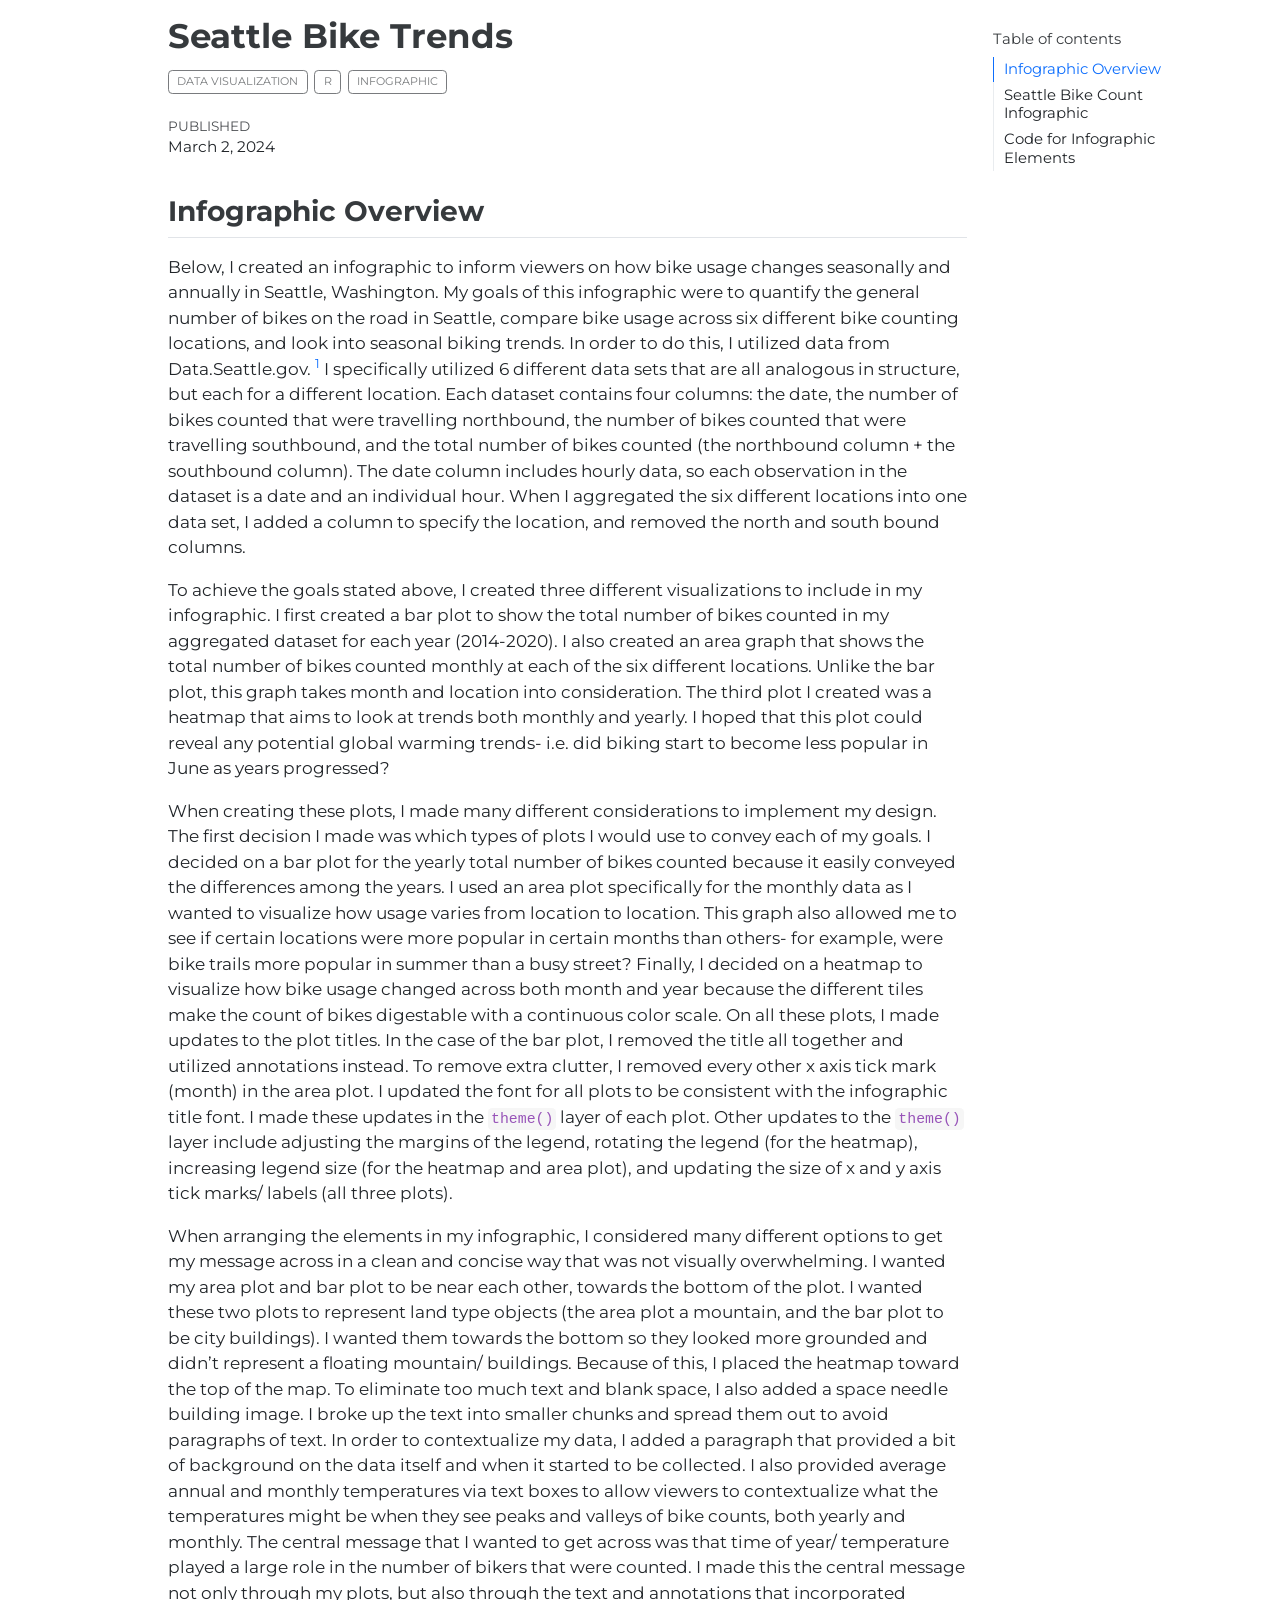
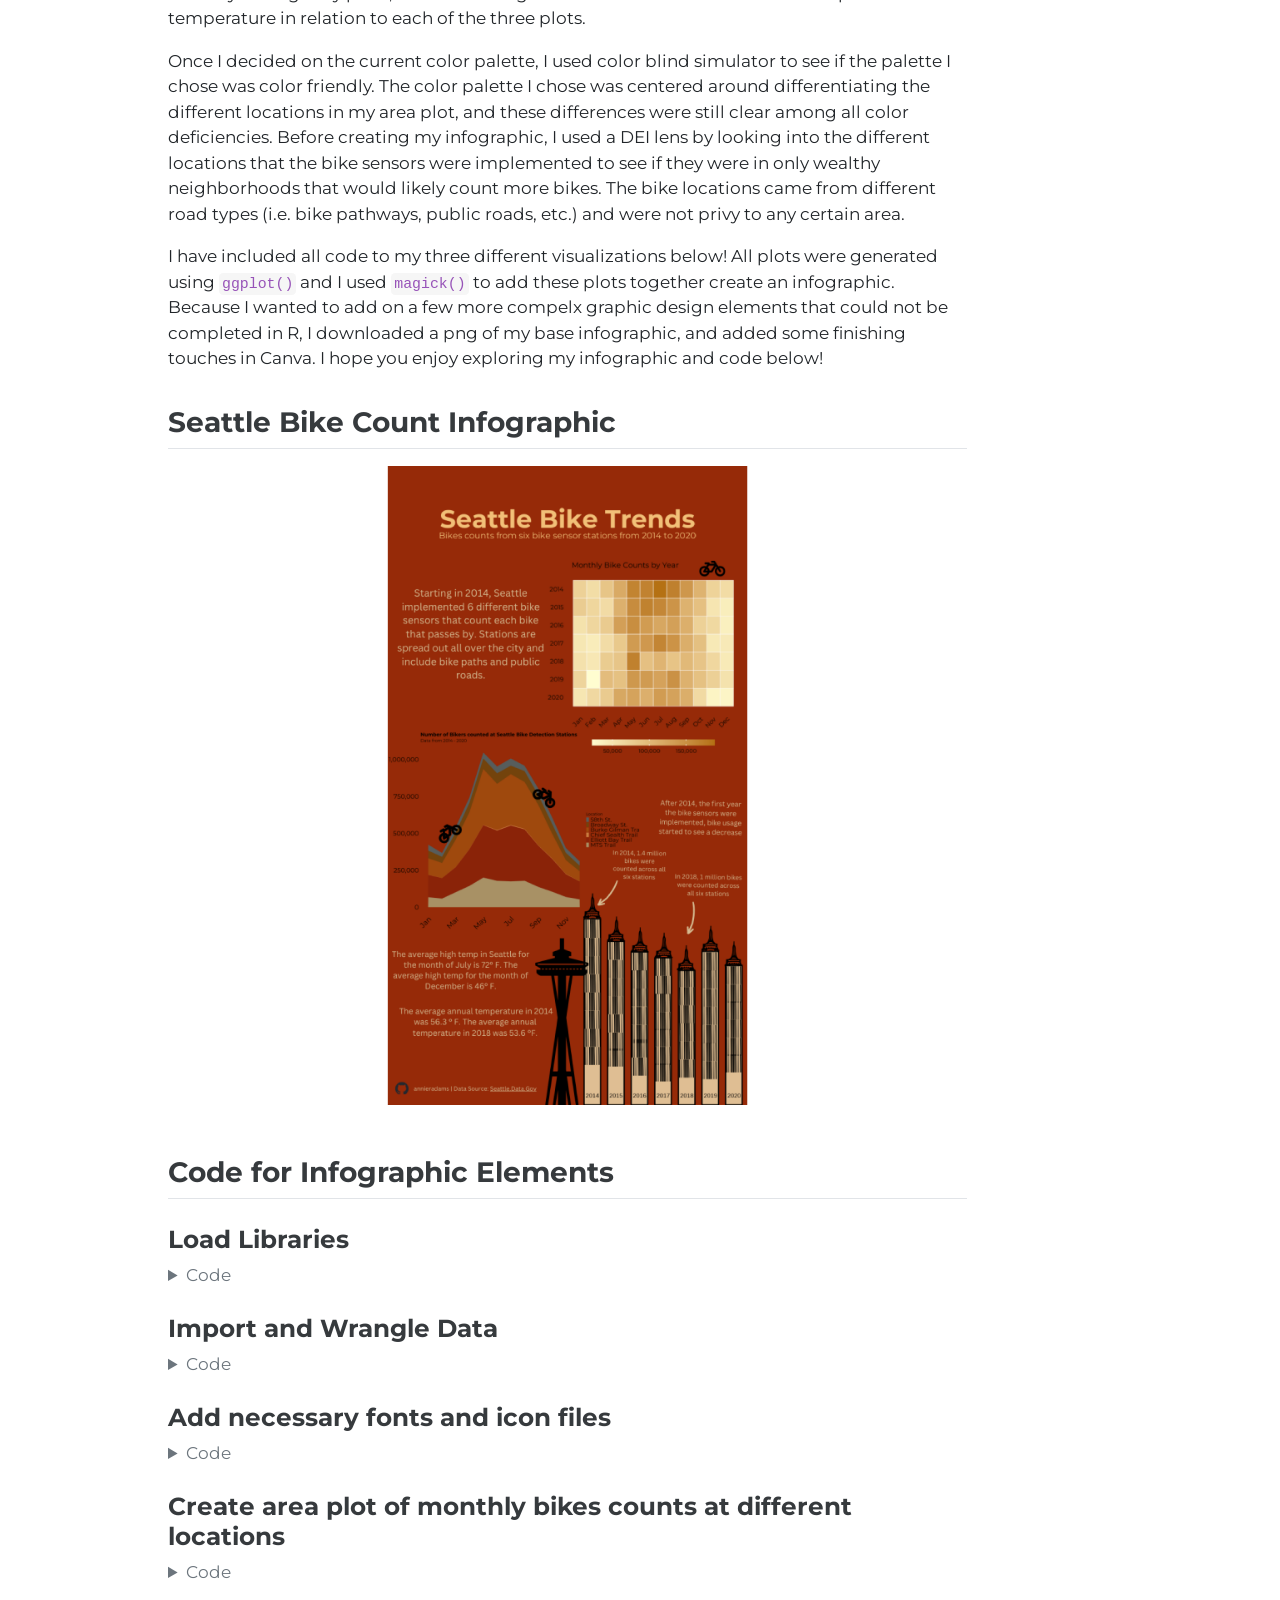
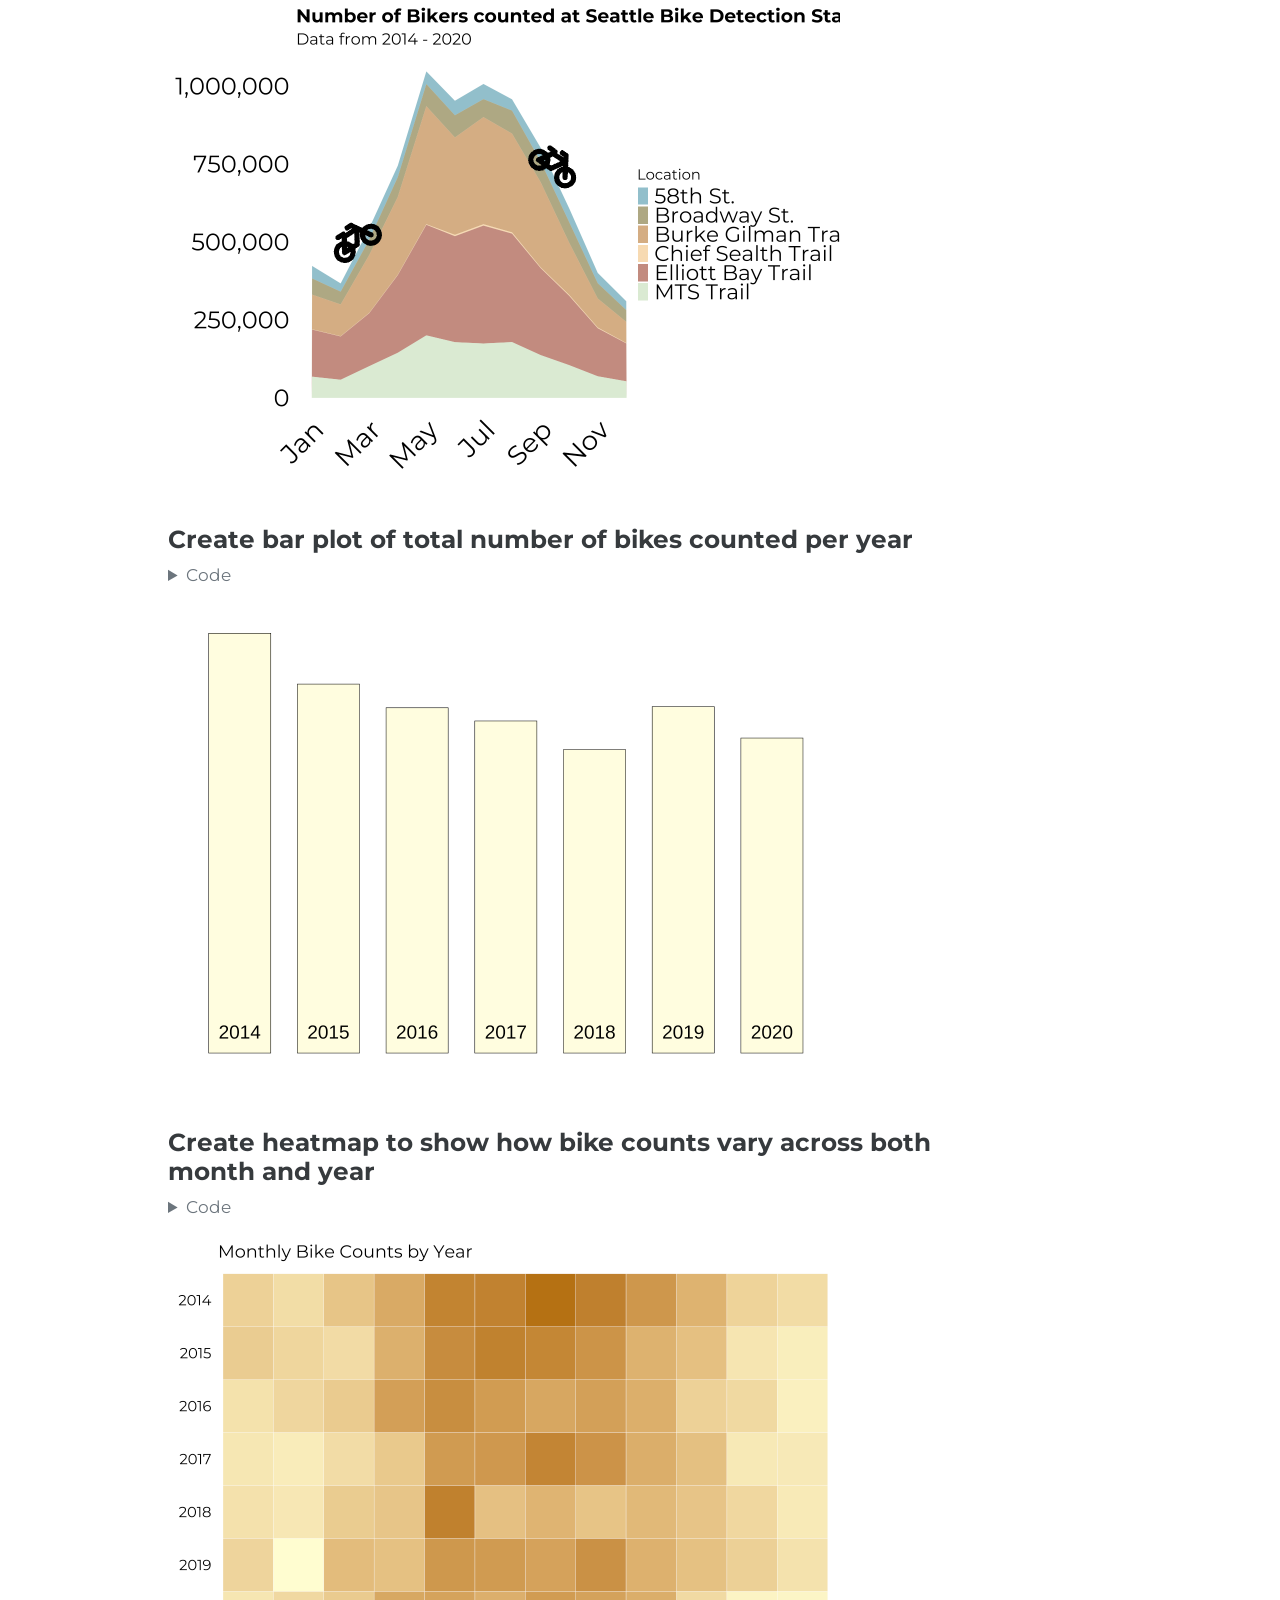
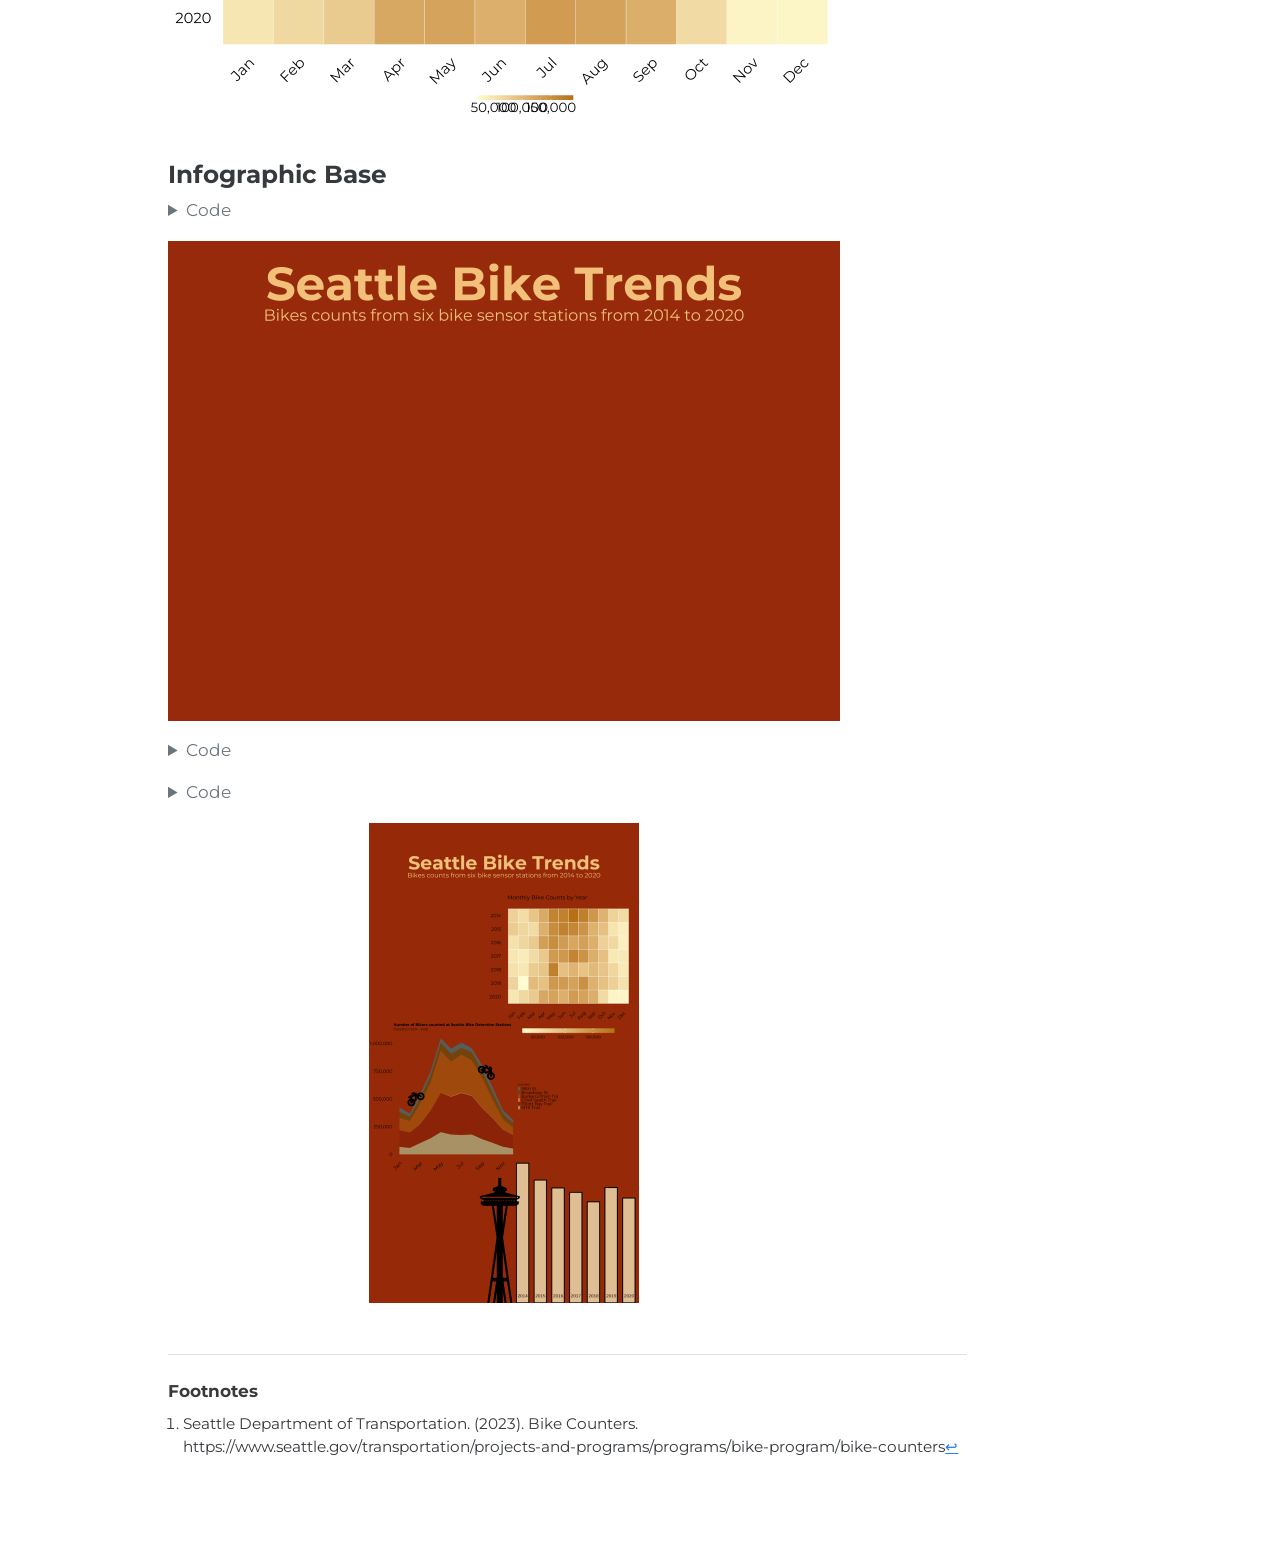
==== index.html @ 1a760a26 "updated typo" ====
<!DOCTYPE html>
<html xmlns="http://www.w3.org/1999/xhtml" lang="en" xml:lang="en"><head>

<meta charset="utf-8">
<meta name="generator" content="quarto-1.3.450">

<meta name="viewport" content="width=device-width, initial-scale=1.0, user-scalable=yes">

<meta name="dcterms.date" content="2024-03-02">

<title>Seattle Bike Trends</title>
<style>
code{white-space: pre-wrap;}
span.smallcaps{font-variant: small-caps;}
div.columns{display: flex; gap: min(4vw, 1.5em);}
div.column{flex: auto; overflow-x: auto;}
div.hanging-indent{margin-left: 1.5em; text-indent: -1.5em;}
ul.task-list{list-style: none;}
ul.task-list li input[type="checkbox"] {
width: 0.8em;
margin: 0 0.8em 0.2em -1em;  vertical-align: middle;
}

pre > code.sourceCode { white-space: pre; position: relative; }
pre > code.sourceCode > span { display: inline-block; line-height: 1.25; }
pre > code.sourceCode > span:empty { height: 1.2em; }
.sourceCode { overflow: visible; }
code.sourceCode > span { color: inherit; text-decoration: inherit; }
div.sourceCode { margin: 1em 0; }
pre.sourceCode { margin: 0; }
@media screen {
div.sourceCode { overflow: auto; }
}
@media print {
pre > code.sourceCode { white-space: pre-wrap; }
pre > code.sourceCode > span { text-indent: -5em; padding-left: 5em; }
}
pre.numberSource code
{ counter-reset: source-line 0; }
pre.numberSource code > span
{ position: relative; left: -4em; counter-increment: source-line; }
pre.numberSource code > span > a:first-child::before
{ content: counter(source-line);
position: relative; left: -1em; text-align: right; vertical-align: baseline;
border: none; display: inline-block;
-webkit-touch-callout: none; -webkit-user-select: none;
-khtml-user-select: none; -moz-user-select: none;
-ms-user-select: none; user-select: none;
padding: 0 4px; width: 4em;
}
pre.numberSource { margin-left: 3em; padding-left: 4px; }
div.sourceCode
{ }
@media screen {
pre > code.sourceCode > span > a:first-child::before { text-decoration: underline; }
}
</style>


<script>/*!
 * clipboard.js v2.0.11
 * https://clipboardjs.com/
 *
 * Licensed MIT © Zeno Rocha
 */
!function(t,e){"object"==typeof exports&&"object"==typeof module?module.exports=e():"function"==typeof define&&define.amd?define([],e):"object"==typeof exports?exports.ClipboardJS=e():t.ClipboardJS=e()}(this,function(){return n={686:function(t,e,n){"use strict";n.d(e,{default:function(){return b}});var e=n(279),i=n.n(e),e=n(370),u=n.n(e),e=n(817),r=n.n(e);function c(t){try{return document.execCommand(t)}catch(t){return}}var a=function(t){t=r()(t);return c("cut"),t};function o(t,e){var n,o,t=(n=t,o="rtl"===document.documentElement.getAttribute("dir"),(t=document.createElement("textarea")).style.fontSize="12pt",t.style.border="0",t.style.padding="0",t.style.margin="0",t.style.position="absolute",t.style[o?"right":"left"]="-9999px",o=window.pageYOffset||document.documentElement.scrollTop,t.style.top="".concat(o,"px"),t.setAttribute("readonly",""),t.value=n,t);return e.container.appendChild(t),e=r()(t),c("copy"),t.remove(),e}var f=function(t){var e=1<arguments.length&&void 0!==arguments[1]?arguments[1]:{container:document.body},n="";return"string"==typeof t?n=o(t,e):t instanceof HTMLInputElement&&!["text","search","url","tel","password"].includes(null==t?void 0:t.type)?n=o(t.value,e):(n=r()(t),c("copy")),n};function l(t){return(l="function"==typeof Symbol&&"symbol"==typeof Symbol.iterator?function(t){return typeof t}:function(t){return t&&"function"==typeof Symbol&&t.constructor===Symbol&&t!==Symbol.prototype?"symbol":typeof t})(t)}var s=function(){var t=0<arguments.length&&void 0!==arguments[0]?arguments[0]:{},e=t.action,n=void 0===e?"copy":e,o=t.container,e=t.target,t=t.text;if("copy"!==n&&"cut"!==n)throw new Error('Invalid "action" value, use either "copy" or "cut"');if(void 0!==e){if(!e||"object"!==l(e)||1!==e.nodeType)throw new Error('Invalid "target" value, use a valid Element');if("copy"===n&&e.hasAttribute("disabled"))throw new Error('Invalid "target" attribute. Please use "readonly" instead of "disabled" attribute');if("cut"===n&&(e.hasAttribute("readonly")||e.hasAttribute("disabled")))throw new Error('Invalid "target" attribute. You can\'t cut text from elements with "readonly" or "disabled" attributes')}return t?f(t,{container:o}):e?"cut"===n?a(e):f(e,{container:o}):void 0};function p(t){return(p="function"==typeof Symbol&&"symbol"==typeof Symbol.iterator?function(t){return typeof t}:function(t){return t&&"function"==typeof Symbol&&t.constructor===Symbol&&t!==Symbol.prototype?"symbol":typeof t})(t)}function d(t,e){for(var n=0;n<e.length;n++){var o=e[n];o.enumerable=o.enumerable||!1,o.configurable=!0,"value"in o&&(o.writable=!0),Object.defineProperty(t,o.key,o)}}function y(t,e){return(y=Object.setPrototypeOf||function(t,e){return t.__proto__=e,t})(t,e)}function h(n){var o=function(){if("undefined"==typeof Reflect||!Reflect.construct)return!1;if(Reflect.construct.sham)return!1;if("function"==typeof Proxy)return!0;try{return Date.prototype.toString.call(Reflect.construct(Date,[],function(){})),!0}catch(t){return!1}}();return function(){var t,e=v(n);return t=o?(t=v(this).constructor,Reflect.construct(e,arguments,t)):e.apply(this,arguments),e=this,!(t=t)||"object"!==p(t)&&"function"!=typeof t?function(t){if(void 0!==t)return t;throw new ReferenceError("this hasn't been initialised - super() hasn't been called")}(e):t}}function v(t){return(v=Object.setPrototypeOf?Object.getPrototypeOf:function(t){return t.__proto__||Object.getPrototypeOf(t)})(t)}function m(t,e){t="data-clipboard-".concat(t);if(e.hasAttribute(t))return e.getAttribute(t)}var b=function(){!function(t,e){if("function"!=typeof e&&null!==e)throw new TypeError("Super expression must either be null or a function");t.prototype=Object.create(e&&e.prototype,{constructor:{value:t,writable:!0,configurable:!0}}),e&&y(t,e)}(r,i());var t,e,n,o=h(r);function r(t,e){var n;return function(t){if(!(t instanceof r))throw new TypeError("Cannot call a class as a function")}(this),(n=o.call(this)).resolveOptions(e),n.listenClick(t),n}return t=r,n=[{key:"copy",value:function(t){var e=1<arguments.length&&void 0!==arguments[1]?arguments[1]:{container:document.body};return f(t,e)}},{key:"cut",value:function(t){return a(t)}},{key:"isSupported",value:function(){var t=0<arguments.length&&void 0!==arguments[0]?arguments[0]:["copy","cut"],t="string"==typeof t?[t]:t,e=!!document.queryCommandSupported;return t.forEach(function(t){e=e&&!!document.queryCommandSupported(t)}),e}}],(e=[{key:"resolveOptions",value:function(){var t=0<arguments.length&&void 0!==arguments[0]?arguments[0]:{};this.action="function"==typeof t.action?t.action:this.defaultAction,this.target="function"==typeof t.target?t.target:this.defaultTarget,this.text="function"==typeof t.text?t.text:this.defaultText,this.container="object"===p(t.container)?t.container:document.body}},{key:"listenClick",value:function(t){var e=this;this.listener=u()(t,"click",function(t){return e.onClick(t)})}},{key:"onClick",value:function(t){var e=t.delegateTarget||t.currentTarget,n=this.action(e)||"copy",t=s({action:n,container:this.container,target:this.target(e),text:this.text(e)});this.emit(t?"success":"error",{action:n,text:t,trigger:e,clearSelection:function(){e&&e.focus(),window.getSelection().removeAllRanges()}})}},{key:"defaultAction",value:function(t){return m("action",t)}},{key:"defaultTarget",value:function(t){t=m("target",t);if(t)return document.querySelector(t)}},{key:"defaultText",value:function(t){return m("text",t)}},{key:"destroy",value:function(){this.listener.destroy()}}])&&d(t.prototype,e),n&&d(t,n),r}()},828:function(t){var e;"undefined"==typeof Element||Element.prototype.matches||((e=Element.prototype).matches=e.matchesSelector||e.mozMatchesSelector||e.msMatchesSelector||e.oMatchesSelector||e.webkitMatchesSelector),t.exports=function(t,e){for(;t&&9!==t.nodeType;){if("function"==typeof t.matches&&t.matches(e))return t;t=t.parentNode}}},438:function(t,e,n){var u=n(828);function i(t,e,n,o,r){var i=function(e,n,t,o){return function(t){t.delegateTarget=u(t.target,n),t.delegateTarget&&o.call(e,t)}}.apply(this,arguments);return t.addEventListener(n,i,r),{destroy:function(){t.removeEventListener(n,i,r)}}}t.exports=function(t,e,n,o,r){return"function"==typeof t.addEventListener?i.apply(null,arguments):"function"==typeof n?i.bind(null,document).apply(null,arguments):("string"==typeof t&&(t=document.querySelectorAll(t)),Array.prototype.map.call(t,function(t){return i(t,e,n,o,r)}))}},879:function(t,n){n.node=function(t){return void 0!==t&&t instanceof HTMLElement&&1===t.nodeType},n.nodeList=function(t){var e=Object.prototype.toString.call(t);return void 0!==t&&("[object NodeList]"===e||"[object HTMLCollection]"===e)&&"length"in t&&(0===t.length||n.node(t[0]))},n.string=function(t){return"string"==typeof t||t instanceof String},n.fn=function(t){return"[object Function]"===Object.prototype.toString.call(t)}},370:function(t,e,n){var f=n(879),l=n(438);t.exports=function(t,e,n){if(!t&&!e&&!n)throw new Error("Missing required arguments");if(!f.string(e))throw new TypeError("Second argument must be a String");if(!f.fn(n))throw new TypeError("Third argument must be a Function");if(f.node(t))return c=e,a=n,(u=t).addEventListener(c,a),{destroy:function(){u.removeEventListener(c,a)}};if(f.nodeList(t))return o=t,r=e,i=n,Array.prototype.forEach.call(o,function(t){t.addEventListener(r,i)}),{destroy:function(){Array.prototype.forEach.call(o,function(t){t.removeEventListener(r,i)})}};if(f.string(t))return t=t,e=e,n=n,l(document.body,t,e,n);throw new TypeError("First argument must be a String, HTMLElement, HTMLCollection, or NodeList");var o,r,i,u,c,a}},817:function(t){t.exports=function(t){var e,n="SELECT"===t.nodeName?(t.focus(),t.value):"INPUT"===t.nodeName||"TEXTAREA"===t.nodeName?((e=t.hasAttribute("readonly"))||t.setAttribute("readonly",""),t.select(),t.setSelectionRange(0,t.value.length),e||t.removeAttribute("readonly"),t.value):(t.hasAttribute("contenteditable")&&t.focus(),n=window.getSelection(),(e=document.createRange()).selectNodeContents(t),n.removeAllRanges(),n.addRange(e),n.toString());return n}},279:function(t){function e(){}e.prototype={on:function(t,e,n){var o=this.e||(this.e={});return(o[t]||(o[t]=[])).push({fn:e,ctx:n}),this},once:function(t,e,n){var o=this;function r(){o.off(t,r),e.apply(n,arguments)}return r._=e,this.on(t,r,n)},emit:function(t){for(var e=[].slice.call(arguments,1),n=((this.e||(this.e={}))[t]||[]).slice(),o=0,r=n.length;o<r;o++)n[o].fn.apply(n[o].ctx,e);return this},off:function(t,e){var n=this.e||(this.e={}),o=n[t],r=[];if(o&&e)for(var i=0,u=o.length;i<u;i++)o[i].fn!==e&&o[i].fn._!==e&&r.push(o[i]);return r.length?n[t]=r:delete n[t],this}},t.exports=e,t.exports.TinyEmitter=e}},r={},o.n=function(t){var e=t&&t.__esModule?function(){return t.default}:function(){return t};return o.d(e,{a:e}),e},o.d=function(t,e){for(var n in e)o.o(e,n)&&!o.o(t,n)&&Object.defineProperty(t,n,{enumerable:!0,get:e[n]})},o.o=function(t,e){return Object.prototype.hasOwnProperty.call(t,e)},o(686).default;function o(t){if(r[t])return r[t].exports;var e=r[t]={exports:{}};return n[t](e,e.exports,o),e.exports}var n,r});</script>
<script>const sectionChanged = new CustomEvent("quarto-sectionChanged", {
  detail: {},
  bubbles: true,
  cancelable: false,
  composed: false,
});

const layoutMarginEls = () => {
  // Find any conflicting margin elements and add margins to the
  // top to prevent overlap
  const marginChildren = window.document.querySelectorAll(
    ".column-margin.column-container > * "
  );

  let lastBottom = 0;
  for (const marginChild of marginChildren) {
    if (marginChild.offsetParent !== null) {
      // clear the top margin so we recompute it
      marginChild.style.marginTop = null;
      const top = marginChild.getBoundingClientRect().top + window.scrollY;
      console.log({
        childtop: marginChild.getBoundingClientRect().top,
        scroll: window.scrollY,
        top,
        lastBottom,
      });
      if (top < lastBottom) {
        const margin = lastBottom - top;
        marginChild.style.marginTop = `${margin}px`;
      }
      const styles = window.getComputedStyle(marginChild);
      const marginTop = parseFloat(styles["marginTop"]);

      console.log({
        top,
        height: marginChild.getBoundingClientRect().height,
        marginTop,
        total: top + marginChild.getBoundingClientRect().height + marginTop,
      });
      lastBottom = top + marginChild.getBoundingClientRect().height + marginTop;
    }
  }
};

window.document.addEventListener("DOMContentLoaded", function (_event) {
  // Recompute the position of margin elements anytime the body size changes
  if (window.ResizeObserver) {
    const resizeObserver = new window.ResizeObserver(
      throttle(layoutMarginEls, 50)
    );
    resizeObserver.observe(window.document.body);
  }

  const tocEl = window.document.querySelector('nav.toc-active[role="doc-toc"]');
  const sidebarEl = window.document.getElementById("quarto-sidebar");
  const leftTocEl = window.document.getElementById("quarto-sidebar-toc-left");
  const marginSidebarEl = window.document.getElementById(
    "quarto-margin-sidebar"
  );
  // function to determine whether the element has a previous sibling that is active
  const prevSiblingIsActiveLink = (el) => {
    const sibling = el.previousElementSibling;
    if (sibling && sibling.tagName === "A") {
      return sibling.classList.contains("active");
    } else {
      return false;
    }
  };

  // fire slideEnter for bootstrap tab activations (for htmlwidget resize behavior)
  function fireSlideEnter(e) {
    const event = window.document.createEvent("Event");
    event.initEvent("slideenter", true, true);
    window.document.dispatchEvent(event);
  }
  const tabs = window.document.querySelectorAll('a[data-bs-toggle="tab"]');
  tabs.forEach((tab) => {
    tab.addEventListener("shown.bs.tab", fireSlideEnter);
  });

  // fire slideEnter for tabby tab activations (for htmlwidget resize behavior)
  document.addEventListener("tabby", fireSlideEnter, false);

  // Track scrolling and mark TOC links as active
  // get table of contents and sidebar (bail if we don't have at least one)
  const tocLinks = tocEl
    ? [...tocEl.querySelectorAll("a[data-scroll-target]")]
    : [];
  const makeActive = (link) => tocLinks[link].classList.add("active");
  const removeActive = (link) => tocLinks[link].classList.remove("active");
  const removeAllActive = () =>
    [...Array(tocLinks.length).keys()].forEach((link) => removeActive(link));

  // activate the anchor for a section associated with this TOC entry
  tocLinks.forEach((link) => {
    link.addEventListener("click", () => {
      if (link.href.indexOf("#") !== -1) {
        const anchor = link.href.split("#")[1];
        const heading = window.document.querySelector(
          `[data-anchor-id=${anchor}]`
        );
        if (heading) {
          // Add the class
          heading.classList.add("reveal-anchorjs-link");

          // function to show the anchor
          const handleMouseout = () => {
            heading.classList.remove("reveal-anchorjs-link");
            heading.removeEventListener("mouseout", handleMouseout);
          };

          // add a function to clear the anchor when the user mouses out of it
          heading.addEventListener("mouseout", handleMouseout);
        }
      }
    });
  });

  const sections = tocLinks.map((link) => {
    const target = link.getAttribute("data-scroll-target");
    if (target.startsWith("#")) {
      return window.document.getElementById(decodeURI(`${target.slice(1)}`));
    } else {
      return window.document.querySelector(decodeURI(`${target}`));
    }
  });

  const sectionMargin = 200;
  let currentActive = 0;
  // track whether we've initialized state the first time
  let init = false;

  const updateActiveLink = () => {
    // The index from bottom to top (e.g. reversed list)
    let sectionIndex = -1;
    if (
      window.innerHeight + window.pageYOffset >=
      window.document.body.offsetHeight
    ) {
      sectionIndex = 0;
    } else {
      sectionIndex = [...sections].reverse().findIndex((section) => {
        if (section) {
          return window.pageYOffset >= section.offsetTop - sectionMargin;
        } else {
          return false;
        }
      });
    }
    if (sectionIndex > -1) {
      const current = sections.length - sectionIndex - 1;
      if (current !== currentActive) {
        removeAllActive();
        currentActive = current;
        makeActive(current);
        if (init) {
          window.dispatchEvent(sectionChanged);
        }
        init = true;
      }
    }
  };

  const inHiddenRegion = (top, bottom, hiddenRegions) => {
    for (const region of hiddenRegions) {
      if (top <= region.bottom && bottom >= region.top) {
        return true;
      }
    }
    return false;
  };

  const categorySelector = "header.quarto-title-block .quarto-category";
  const activateCategories = (href) => {
    // Find any categories
    // Surround them with a link pointing back to:
    // #category=Authoring
    try {
      const categoryEls = window.document.querySelectorAll(categorySelector);
      for (const categoryEl of categoryEls) {
        const categoryText = categoryEl.textContent;
        if (categoryText) {
          const link = `${href}#category=${encodeURIComponent(categoryText)}`;
          const linkEl = window.document.createElement("a");
          linkEl.setAttribute("href", link);
          for (const child of categoryEl.childNodes) {
            linkEl.append(child);
          }
          categoryEl.appendChild(linkEl);
        }
      }
    } catch {
      // Ignore errors
    }
  };
  function hasTitleCategories() {
    return window.document.querySelector(categorySelector) !== null;
  }

  function offsetRelativeUrl(url) {
    const offset = getMeta("quarto:offset");
    return offset ? offset + url : url;
  }

  function offsetAbsoluteUrl(url) {
    const offset = getMeta("quarto:offset");
    const baseUrl = new URL(offset, window.location);

    const projRelativeUrl = url.replace(baseUrl, "");
    if (projRelativeUrl.startsWith("/")) {
      return projRelativeUrl;
    } else {
      return "/" + projRelativeUrl;
    }
  }

  // read a meta tag value
  function getMeta(metaName) {
    const metas = window.document.getElementsByTagName("meta");
    for (let i = 0; i < metas.length; i++) {
      if (metas[i].getAttribute("name") === metaName) {
        return metas[i].getAttribute("content");
      }
    }
    return "";
  }

  async function findAndActivateCategories() {
    const currentPagePath = offsetAbsoluteUrl(window.location.href);
    const response = await fetch(offsetRelativeUrl("listings.json"));
    if (response.status == 200) {
      return response.json().then(function (listingPaths) {
        const listingHrefs = [];
        for (const listingPath of listingPaths) {
          const pathWithoutLeadingSlash = listingPath.listing.substring(1);
          for (const item of listingPath.items) {
            if (
              item === currentPagePath ||
              item === currentPagePath + "index.html"
            ) {
              // Resolve this path against the offset to be sure
              // we already are using the correct path to the listing
              // (this adjusts the listing urls to be rooted against
              // whatever root the page is actually running against)
              const relative = offsetRelativeUrl(pathWithoutLeadingSlash);
              const baseUrl = window.location;
              const resolvedPath = new URL(relative, baseUrl);
              listingHrefs.push(resolvedPath.pathname);
              break;
            }
          }
        }

        // Look up the tree for a nearby linting and use that if we find one
        const nearestListing = findNearestParentListing(
          offsetAbsoluteUrl(window.location.pathname),
          listingHrefs
        );
        if (nearestListing) {
          activateCategories(nearestListing);
        } else {
          // See if the referrer is a listing page for this item
          const referredRelativePath = offsetAbsoluteUrl(document.referrer);
          const referrerListing = listingHrefs.find((listingHref) => {
            const isListingReferrer =
              listingHref === referredRelativePath ||
              listingHref === referredRelativePath + "index.html";
            return isListingReferrer;
          });

          if (referrerListing) {
            // Try to use the referrer if possible
            activateCategories(referrerListing);
          } else if (listingHrefs.length > 0) {
            // Otherwise, just fall back to the first listing
            activateCategories(listingHrefs[0]);
          }
        }
      });
    }
  }
  if (hasTitleCategories()) {
    findAndActivateCategories();
  }

  const findNearestParentListing = (href, listingHrefs) => {
    if (!href || !listingHrefs) {
      return undefined;
    }
    // Look up the tree for a nearby linting and use that if we find one
    const relativeParts = href.substring(1).split("/");
    while (relativeParts.length > 0) {
      const path = relativeParts.join("/");
      for (const listingHref of listingHrefs) {
        if (listingHref.startsWith(path)) {
          return listingHref;
        }
      }
      relativeParts.pop();
    }

    return undefined;
  };

  const manageSidebarVisiblity = (el, placeholderDescriptor) => {
    let isVisible = true;
    let elRect;

    return (hiddenRegions) => {
      if (el === null) {
        return;
      }

      // Find the last element of the TOC
      const lastChildEl = el.lastElementChild;

      if (lastChildEl) {
        // Converts the sidebar to a menu
        const convertToMenu = () => {
          for (const child of el.children) {
            child.style.opacity = 0;
            child.style.overflow = "hidden";
          }

          nexttick(() => {
            const toggleContainer = window.document.createElement("div");
            toggleContainer.style.width = "100%";
            toggleContainer.classList.add("zindex-over-content");
            toggleContainer.classList.add("quarto-sidebar-toggle");
            toggleContainer.classList.add("headroom-target"); // Marks this to be managed by headeroom
            toggleContainer.id = placeholderDescriptor.id;
            toggleContainer.style.position = "fixed";

            const toggleIcon = window.document.createElement("i");
            toggleIcon.classList.add("quarto-sidebar-toggle-icon");
            toggleIcon.classList.add("bi");
            toggleIcon.classList.add("bi-caret-down-fill");

            const toggleTitle = window.document.createElement("div");
            const titleEl = window.document.body.querySelector(
              placeholderDescriptor.titleSelector
            );
            if (titleEl) {
              toggleTitle.append(
                titleEl.textContent || titleEl.innerText,
                toggleIcon
              );
            }
            toggleTitle.classList.add("zindex-over-content");
            toggleTitle.classList.add("quarto-sidebar-toggle-title");
            toggleContainer.append(toggleTitle);

            const toggleContents = window.document.createElement("div");
            toggleContents.classList = el.classList;
            toggleContents.classList.add("zindex-over-content");
            toggleContents.classList.add("quarto-sidebar-toggle-contents");
            for (const child of el.children) {
              if (child.id === "toc-title") {
                continue;
              }

              const clone = child.cloneNode(true);
              clone.style.opacity = 1;
              clone.style.display = null;
              toggleContents.append(clone);
            }
            toggleContents.style.height = "0px";
            const positionToggle = () => {
              // position the element (top left of parent, same width as parent)
              if (!elRect) {
                elRect = el.getBoundingClientRect();
              }
              toggleContainer.style.left = `${elRect.left}px`;
              toggleContainer.style.top = `${elRect.top}px`;
              toggleContainer.style.width = `${elRect.width}px`;
            };
            positionToggle();

            toggleContainer.append(toggleContents);
            el.parentElement.prepend(toggleContainer);

            // Process clicks
            let tocShowing = false;
            // Allow the caller to control whether this is dismissed
            // when it is clicked (e.g. sidebar navigation supports
            // opening and closing the nav tree, so don't dismiss on click)
            const clickEl = placeholderDescriptor.dismissOnClick
              ? toggleContainer
              : toggleTitle;

            const closeToggle = () => {
              if (tocShowing) {
                toggleContainer.classList.remove("expanded");
                toggleContents.style.height = "0px";
                tocShowing = false;
              }
            };

            // Get rid of any expanded toggle if the user scrolls
            window.document.addEventListener(
              "scroll",
              throttle(() => {
                closeToggle();
              }, 50)
            );

            // Handle positioning of the toggle
            window.addEventListener(
              "resize",
              throttle(() => {
                elRect = undefined;
                positionToggle();
              }, 50)
            );

            window.addEventListener("quarto-hrChanged", () => {
              elRect = undefined;
            });

            // Process the click
            clickEl.onclick = () => {
              if (!tocShowing) {
                toggleContainer.classList.add("expanded");
                toggleContents.style.height = null;
                tocShowing = true;
              } else {
                closeToggle();
              }
            };
          });
        };

        // Converts a sidebar from a menu back to a sidebar
        const convertToSidebar = () => {
          for (const child of el.children) {
            child.style.opacity = 1;
            child.style.overflow = null;
          }

          const placeholderEl = window.document.getElementById(
            placeholderDescriptor.id
          );
          if (placeholderEl) {
            placeholderEl.remove();
          }

          el.classList.remove("rollup");
        };

        if (isReaderMode()) {
          convertToMenu();
          isVisible = false;
        } else {
          // Find the top and bottom o the element that is being managed
          const elTop = el.offsetTop;
          const elBottom =
            elTop + lastChildEl.offsetTop + lastChildEl.offsetHeight;

          if (!isVisible) {
            // If the element is current not visible reveal if there are
            // no conflicts with overlay regions
            if (!inHiddenRegion(elTop, elBottom, hiddenRegions)) {
              convertToSidebar();
              isVisible = true;
            }
          } else {
            // If the element is visible, hide it if it conflicts with overlay regions
            // and insert a placeholder toggle (or if we're in reader mode)
            if (inHiddenRegion(elTop, elBottom, hiddenRegions)) {
              convertToMenu();
              isVisible = false;
            }
          }
        }
      }
    };
  };

  const tabEls = document.querySelectorAll('a[data-bs-toggle="tab"]');
  for (const tabEl of tabEls) {
    const id = tabEl.getAttribute("data-bs-target");
    if (id) {
      const columnEl = document.querySelector(
        `${id} .column-margin, .tabset-margin-content`
      );
      if (columnEl)
        tabEl.addEventListener("shown.bs.tab", function (event) {
          const el = event.srcElement;
          if (el) {
            const visibleCls = `${el.id}-margin-content`;
            // walk up until we find a parent tabset
            let panelTabsetEl = el.parentElement;
            while (panelTabsetEl) {
              if (panelTabsetEl.classList.contains("panel-tabset")) {
                break;
              }
              panelTabsetEl = panelTabsetEl.parentElement;
            }

            if (panelTabsetEl) {
              const prevSib = panelTabsetEl.previousElementSibling;
              if (
                prevSib &&
                prevSib.classList.contains("tabset-margin-container")
              ) {
                const childNodes = prevSib.querySelectorAll(
                  ".tabset-margin-content"
                );
                for (const childEl of childNodes) {
                  if (childEl.classList.contains(visibleCls)) {
                    childEl.classList.remove("collapse");
                  } else {
                    childEl.classList.add("collapse");
                  }
                }
              }
            }
          }

          layoutMarginEls();
        });
    }
  }

  // Manage the visibility of the toc and the sidebar
  const marginScrollVisibility = manageSidebarVisiblity(marginSidebarEl, {
    id: "quarto-toc-toggle",
    titleSelector: "#toc-title",
    dismissOnClick: true,
  });
  const sidebarScrollVisiblity = manageSidebarVisiblity(sidebarEl, {
    id: "quarto-sidebarnav-toggle",
    titleSelector: ".title",
    dismissOnClick: false,
  });
  let tocLeftScrollVisibility;
  if (leftTocEl) {
    tocLeftScrollVisibility = manageSidebarVisiblity(leftTocEl, {
      id: "quarto-lefttoc-toggle",
      titleSelector: "#toc-title",
      dismissOnClick: true,
    });
  }

  // Find the first element that uses formatting in special columns
  const conflictingEls = window.document.body.querySelectorAll(
    '[class^="column-"], [class*=" column-"], aside, [class*="margin-caption"], [class*=" margin-caption"], [class*="margin-ref"], [class*=" margin-ref"]'
  );

  // Filter all the possibly conflicting elements into ones
  // the do conflict on the left or ride side
  const arrConflictingEls = Array.from(conflictingEls);
  const leftSideConflictEls = arrConflictingEls.filter((el) => {
    if (el.tagName === "ASIDE") {
      return false;
    }
    return Array.from(el.classList).find((className) => {
      return (
        className !== "column-body" &&
        className.startsWith("column-") &&
        !className.endsWith("right") &&
        !className.endsWith("container") &&
        className !== "column-margin"
      );
    });
  });
  const rightSideConflictEls = arrConflictingEls.filter((el) => {
    if (el.tagName === "ASIDE") {
      return true;
    }

    const hasMarginCaption = Array.from(el.classList).find((className) => {
      return className == "margin-caption";
    });
    if (hasMarginCaption) {
      return true;
    }

    return Array.from(el.classList).find((className) => {
      return (
        className !== "column-body" &&
        !className.endsWith("container") &&
        className.startsWith("column-") &&
        !className.endsWith("left")
      );
    });
  });

  const kOverlapPaddingSize = 10;
  function toRegions(els) {
    return els.map((el) => {
      const boundRect = el.getBoundingClientRect();
      const top =
        boundRect.top +
        document.documentElement.scrollTop -
        kOverlapPaddingSize;
      return {
        top,
        bottom: top + el.scrollHeight + 2 * kOverlapPaddingSize,
      };
    });
  }

  let hasObserved = false;
  const visibleItemObserver = (els) => {
    let visibleElements = [...els];
    const intersectionObserver = new IntersectionObserver(
      (entries, _observer) => {
        entries.forEach((entry) => {
          if (entry.isIntersecting) {
            if (visibleElements.indexOf(entry.target) === -1) {
              visibleElements.push(entry.target);
            }
          } else {
            visibleElements = visibleElements.filter((visibleEntry) => {
              return visibleEntry !== entry;
            });
          }
        });

        if (!hasObserved) {
          hideOverlappedSidebars();
        }
        hasObserved = true;
      },
      {}
    );
    els.forEach((el) => {
      intersectionObserver.observe(el);
    });

    return {
      getVisibleEntries: () => {
        return visibleElements;
      },
    };
  };

  const rightElementObserver = visibleItemObserver(rightSideConflictEls);
  const leftElementObserver = visibleItemObserver(leftSideConflictEls);

  const hideOverlappedSidebars = () => {
    marginScrollVisibility(toRegions(rightElementObserver.getVisibleEntries()));
    sidebarScrollVisiblity(toRegions(leftElementObserver.getVisibleEntries()));
    if (tocLeftScrollVisibility) {
      tocLeftScrollVisibility(
        toRegions(leftElementObserver.getVisibleEntries())
      );
    }
  };

  window.quartoToggleReader = () => {
    // Applies a slow class (or removes it)
    // to update the transition speed
    const slowTransition = (slow) => {
      const manageTransition = (id, slow) => {
        const el = document.getElementById(id);
        if (el) {
          if (slow) {
            el.classList.add("slow");
          } else {
            el.classList.remove("slow");
          }
        }
      };

      manageTransition("TOC", slow);
      manageTransition("quarto-sidebar", slow);
    };
    const readerMode = !isReaderMode();
    setReaderModeValue(readerMode);

    // If we're entering reader mode, slow the transition
    if (readerMode) {
      slowTransition(readerMode);
    }
    highlightReaderToggle(readerMode);
    hideOverlappedSidebars();

    // If we're exiting reader mode, restore the non-slow transition
    if (!readerMode) {
      slowTransition(!readerMode);
    }
  };

  const highlightReaderToggle = (readerMode) => {
    const els = document.querySelectorAll(".quarto-reader-toggle");
    if (els) {
      els.forEach((el) => {
        if (readerMode) {
          el.classList.add("reader");
        } else {
          el.classList.remove("reader");
        }
      });
    }
  };

  const setReaderModeValue = (val) => {
    if (window.location.protocol !== "file:") {
      window.localStorage.setItem("quarto-reader-mode", val);
    } else {
      localReaderMode = val;
    }
  };

  const isReaderMode = () => {
    if (window.location.protocol !== "file:") {
      return window.localStorage.getItem("quarto-reader-mode") === "true";
    } else {
      return localReaderMode;
    }
  };
  let localReaderMode = null;

  const tocOpenDepthStr = tocEl?.getAttribute("data-toc-expanded");
  const tocOpenDepth = tocOpenDepthStr ? Number(tocOpenDepthStr) : 1;

  // Walk the TOC and collapse/expand nodes
  // Nodes are expanded if:
  // - they are top level
  // - they have children that are 'active' links
  // - they are directly below an link that is 'active'
  const walk = (el, depth) => {
    // Tick depth when we enter a UL
    if (el.tagName === "UL") {
      depth = depth + 1;
    }

    // It this is active link
    let isActiveNode = false;
    if (el.tagName === "A" && el.classList.contains("active")) {
      isActiveNode = true;
    }

    // See if there is an active child to this element
    let hasActiveChild = false;
    for (child of el.children) {
      hasActiveChild = walk(child, depth) || hasActiveChild;
    }

    // Process the collapse state if this is an UL
    if (el.tagName === "UL") {
      if (tocOpenDepth === -1 && depth > 1) {
        el.classList.add("collapse");
      } else if (
        depth <= tocOpenDepth ||
        hasActiveChild ||
        prevSiblingIsActiveLink(el)
      ) {
        el.classList.remove("collapse");
      } else {
        el.classList.add("collapse");
      }

      // untick depth when we leave a UL
      depth = depth - 1;
    }
    return hasActiveChild || isActiveNode;
  };

  // walk the TOC and expand / collapse any items that should be shown

  if (tocEl) {
    walk(tocEl, 0);
    updateActiveLink();
  }

  // Throttle the scroll event and walk peridiocally
  window.document.addEventListener(
    "scroll",
    throttle(() => {
      if (tocEl) {
        updateActiveLink();
        walk(tocEl, 0);
      }
      if (!isReaderMode()) {
        hideOverlappedSidebars();
      }
    }, 5)
  );
  window.addEventListener(
    "resize",
    throttle(() => {
      if (!isReaderMode()) {
        hideOverlappedSidebars();
      }
    }, 10)
  );
  hideOverlappedSidebars();
  highlightReaderToggle(isReaderMode());
});

// grouped tabsets
window.addEventListener("pageshow", (_event) => {
  function getTabSettings() {
    const data = localStorage.getItem("quarto-persistent-tabsets-data");
    if (!data) {
      localStorage.setItem("quarto-persistent-tabsets-data", "{}");
      return {};
    }
    if (data) {
      return JSON.parse(data);
    }
  }

  function setTabSettings(data) {
    localStorage.setItem(
      "quarto-persistent-tabsets-data",
      JSON.stringify(data)
    );
  }

  function setTabState(groupName, groupValue) {
    const data = getTabSettings();
    data[groupName] = groupValue;
    setTabSettings(data);
  }

  function toggleTab(tab, active) {
    const tabPanelId = tab.getAttribute("aria-controls");
    const tabPanel = document.getElementById(tabPanelId);
    if (active) {
      tab.classList.add("active");
      tabPanel.classList.add("active");
    } else {
      tab.classList.remove("active");
      tabPanel.classList.remove("active");
    }
  }

  function toggleAll(selectedGroup, selectorsToSync) {
    for (const [thisGroup, tabs] of Object.entries(selectorsToSync)) {
      const active = selectedGroup === thisGroup;
      for (const tab of tabs) {
        toggleTab(tab, active);
      }
    }
  }

  function findSelectorsToSyncByLanguage() {
    const result = {};
    const tabs = Array.from(
      document.querySelectorAll(`div[data-group] a[id^='tabset-']`)
    );
    for (const item of tabs) {
      const div = item.parentElement.parentElement.parentElement;
      const group = div.getAttribute("data-group");
      if (!result[group]) {
        result[group] = {};
      }
      const selectorsToSync = result[group];
      const value = item.innerHTML;
      if (!selectorsToSync[value]) {
        selectorsToSync[value] = [];
      }
      selectorsToSync[value].push(item);
    }
    return result;
  }

  function setupSelectorSync() {
    const selectorsToSync = findSelectorsToSyncByLanguage();
    Object.entries(selectorsToSync).forEach(([group, tabSetsByValue]) => {
      Object.entries(tabSetsByValue).forEach(([value, items]) => {
        items.forEach((item) => {
          item.addEventListener("click", (_event) => {
            setTabState(group, value);
            toggleAll(value, selectorsToSync[group]);
          });
        });
      });
    });
    return selectorsToSync;
  }

  const selectorsToSync = setupSelectorSync();
  for (const [group, selectedName] of Object.entries(getTabSettings())) {
    const selectors = selectorsToSync[group];
    // it's possible that stale state gives us empty selections, so we explicitly check here.
    if (selectors) {
      toggleAll(selectedName, selectors);
    }
  }
});

function throttle(func, wait) {
  let waiting = false;
  return function () {
    if (!waiting) {
      func.apply(this, arguments);
      waiting = true;
      setTimeout(function () {
        waiting = false;
      }, wait);
    }
  };
}

function nexttick(func) {
  return setTimeout(func, 0);
}
</script>
<script>/**
 * @popperjs/core v2.11.4 - MIT License
 */

!function(e,t){"object"==typeof exports&&"undefined"!=typeof module?t(exports):"function"==typeof define&&define.amd?define(["exports"],t):t((e="undefined"!=typeof globalThis?globalThis:e||self).Popper={})}(this,(function(e){"use strict";function t(e){if(null==e)return window;if("[object Window]"!==e.toString()){var t=e.ownerDocument;return t&&t.defaultView||window}return e}function n(e){return e instanceof t(e).Element||e instanceof Element}function r(e){return e instanceof t(e).HTMLElement||e instanceof HTMLElement}function o(e){return"undefined"!=typeof ShadowRoot&&(e instanceof t(e).ShadowRoot||e instanceof ShadowRoot)}var i=Math.max,a=Math.min,s=Math.round;function f(e,t){void 0===t&&(t=!1);var n=e.getBoundingClientRect(),o=1,i=1;if(r(e)&&t){var a=e.offsetHeight,f=e.offsetWidth;f>0&&(o=s(n.width)/f||1),a>0&&(i=s(n.height)/a||1)}return{width:n.width/o,height:n.height/i,top:n.top/i,right:n.right/o,bottom:n.bottom/i,left:n.left/o,x:n.left/o,y:n.top/i}}function c(e){var n=t(e);return{scrollLeft:n.pageXOffset,scrollTop:n.pageYOffset}}function p(e){return e?(e.nodeName||"").toLowerCase():null}function u(e){return((n(e)?e.ownerDocument:e.document)||window.document).documentElement}function l(e){return f(u(e)).left+c(e).scrollLeft}function d(e){return t(e).getComputedStyle(e)}function h(e){var t=d(e),n=t.overflow,r=t.overflowX,o=t.overflowY;return/auto|scroll|overlay|hidden/.test(n+o+r)}function m(e,n,o){void 0===o&&(o=!1);var i,a,d=r(n),m=r(n)&&function(e){var t=e.getBoundingClientRect(),n=s(t.width)/e.offsetWidth||1,r=s(t.height)/e.offsetHeight||1;return 1!==n||1!==r}(n),v=u(n),g=f(e,m),y={scrollLeft:0,scrollTop:0},b={x:0,y:0};return(d||!d&&!o)&&(("body"!==p(n)||h(v))&&(y=(i=n)!==t(i)&&r(i)?{scrollLeft:(a=i).scrollLeft,scrollTop:a.scrollTop}:c(i)),r(n)?((b=f(n,!0)).x+=n.clientLeft,b.y+=n.clientTop):v&&(b.x=l(v))),{x:g.left+y.scrollLeft-b.x,y:g.top+y.scrollTop-b.y,width:g.width,height:g.height}}function v(e){var t=f(e),n=e.offsetWidth,r=e.offsetHeight;return Math.abs(t.width-n)<=1&&(n=t.width),Math.abs(t.height-r)<=1&&(r=t.height),{x:e.offsetLeft,y:e.offsetTop,width:n,height:r}}function g(e){return"html"===p(e)?e:e.assignedSlot||e.parentNode||(o(e)?e.host:null)||u(e)}function y(e){return["html","body","#document"].indexOf(p(e))>=0?e.ownerDocument.body:r(e)&&h(e)?e:y(g(e))}function b(e,n){var r;void 0===n&&(n=[]);var o=y(e),i=o===(null==(r=e.ownerDocument)?void 0:r.body),a=t(o),s=i?[a].concat(a.visualViewport||[],h(o)?o:[]):o,f=n.concat(s);return i?f:f.concat(b(g(s)))}function x(e){return["table","td","th"].indexOf(p(e))>=0}function w(e){return r(e)&&"fixed"!==d(e).position?e.offsetParent:null}function O(e){for(var n=t(e),i=w(e);i&&x(i)&&"static"===d(i).position;)i=w(i);return i&&("html"===p(i)||"body"===p(i)&&"static"===d(i).position)?n:i||function(e){var t=-1!==navigator.userAgent.toLowerCase().indexOf("firefox");if(-1!==navigator.userAgent.indexOf("Trident")&&r(e)&&"fixed"===d(e).position)return null;var n=g(e);for(o(n)&&(n=n.host);r(n)&&["html","body"].indexOf(p(n))<0;){var i=d(n);if("none"!==i.transform||"none"!==i.perspective||"paint"===i.contain||-1!==["transform","perspective"].indexOf(i.willChange)||t&&"filter"===i.willChange||t&&i.filter&&"none"!==i.filter)return n;n=n.parentNode}return null}(e)||n}var j="top",E="bottom",D="right",A="left",L="auto",P=[j,E,D,A],M="start",k="end",W="viewport",B="popper",H=P.reduce((function(e,t){return e.concat([t+"-"+M,t+"-"+k])}),[]),T=[].concat(P,[L]).reduce((function(e,t){return e.concat([t,t+"-"+M,t+"-"+k])}),[]),R=["beforeRead","read","afterRead","beforeMain","main","afterMain","beforeWrite","write","afterWrite"];function S(e){var t=new Map,n=new Set,r=[];function o(e){n.add(e.name),[].concat(e.requires||[],e.requiresIfExists||[]).forEach((function(e){if(!n.has(e)){var r=t.get(e);r&&o(r)}})),r.push(e)}return e.forEach((function(e){t.set(e.name,e)})),e.forEach((function(e){n.has(e.name)||o(e)})),r}function C(e){return e.split("-")[0]}function q(e,t){var n=t.getRootNode&&t.getRootNode();if(e.contains(t))return!0;if(n&&o(n)){var r=t;do{if(r&&e.isSameNode(r))return!0;r=r.parentNode||r.host}while(r)}return!1}function V(e){return Object.assign({},e,{left:e.x,top:e.y,right:e.x+e.width,bottom:e.y+e.height})}function N(e,r){return r===W?V(function(e){var n=t(e),r=u(e),o=n.visualViewport,i=r.clientWidth,a=r.clientHeight,s=0,f=0;return o&&(i=o.width,a=o.height,/^((?!chrome|android).)*safari/i.test(navigator.userAgent)||(s=o.offsetLeft,f=o.offsetTop)),{width:i,height:a,x:s+l(e),y:f}}(e)):n(r)?function(e){var t=f(e);return t.top=t.top+e.clientTop,t.left=t.left+e.clientLeft,t.bottom=t.top+e.clientHeight,t.right=t.left+e.clientWidth,t.width=e.clientWidth,t.height=e.clientHeight,t.x=t.left,t.y=t.top,t}(r):V(function(e){var t,n=u(e),r=c(e),o=null==(t=e.ownerDocument)?void 0:t.body,a=i(n.scrollWidth,n.clientWidth,o?o.scrollWidth:0,o?o.clientWidth:0),s=i(n.scrollHeight,n.clientHeight,o?o.scrollHeight:0,o?o.clientHeight:0),f=-r.scrollLeft+l(e),p=-r.scrollTop;return"rtl"===d(o||n).direction&&(f+=i(n.clientWidth,o?o.clientWidth:0)-a),{width:a,height:s,x:f,y:p}}(u(e)))}function I(e,t,o){var s="clippingParents"===t?function(e){var t=b(g(e)),o=["absolute","fixed"].indexOf(d(e).position)>=0&&r(e)?O(e):e;return n(o)?t.filter((function(e){return n(e)&&q(e,o)&&"body"!==p(e)})):[]}(e):[].concat(t),f=[].concat(s,[o]),c=f[0],u=f.reduce((function(t,n){var r=N(e,n);return t.top=i(r.top,t.top),t.right=a(r.right,t.right),t.bottom=a(r.bottom,t.bottom),t.left=i(r.left,t.left),t}),N(e,c));return u.width=u.right-u.left,u.height=u.bottom-u.top,u.x=u.left,u.y=u.top,u}function _(e){return e.split("-")[1]}function F(e){return["top","bottom"].indexOf(e)>=0?"x":"y"}function U(e){var t,n=e.reference,r=e.element,o=e.placement,i=o?C(o):null,a=o?_(o):null,s=n.x+n.width/2-r.width/2,f=n.y+n.height/2-r.height/2;switch(i){case j:t={x:s,y:n.y-r.height};break;case E:t={x:s,y:n.y+n.height};break;case D:t={x:n.x+n.width,y:f};break;case A:t={x:n.x-r.width,y:f};break;default:t={x:n.x,y:n.y}}var c=i?F(i):null;if(null!=c){var p="y"===c?"height":"width";switch(a){case M:t[c]=t[c]-(n[p]/2-r[p]/2);break;case k:t[c]=t[c]+(n[p]/2-r[p]/2)}}return t}function z(e){return Object.assign({},{top:0,right:0,bottom:0,left:0},e)}function X(e,t){return t.reduce((function(t,n){return t[n]=e,t}),{})}function Y(e,t){void 0===t&&(t={});var r=t,o=r.placement,i=void 0===o?e.placement:o,a=r.boundary,s=void 0===a?"clippingParents":a,c=r.rootBoundary,p=void 0===c?W:c,l=r.elementContext,d=void 0===l?B:l,h=r.altBoundary,m=void 0!==h&&h,v=r.padding,g=void 0===v?0:v,y=z("number"!=typeof g?g:X(g,P)),b=d===B?"reference":B,x=e.rects.popper,w=e.elements[m?b:d],O=I(n(w)?w:w.contextElement||u(e.elements.popper),s,p),A=f(e.elements.reference),L=U({reference:A,element:x,strategy:"absolute",placement:i}),M=V(Object.assign({},x,L)),k=d===B?M:A,H={top:O.top-k.top+y.top,bottom:k.bottom-O.bottom+y.bottom,left:O.left-k.left+y.left,right:k.right-O.right+y.right},T=e.modifiersData.offset;if(d===B&&T){var R=T[i];Object.keys(H).forEach((function(e){var t=[D,E].indexOf(e)>=0?1:-1,n=[j,E].indexOf(e)>=0?"y":"x";H[e]+=R[n]*t}))}return H}var G={placement:"bottom",modifiers:[],strategy:"absolute"};function J(){for(var e=arguments.length,t=new Array(e),n=0;n<e;n++)t[n]=arguments[n];return!t.some((function(e){return!(e&&"function"==typeof e.getBoundingClientRect)}))}function K(e){void 0===e&&(e={});var t=e,r=t.defaultModifiers,o=void 0===r?[]:r,i=t.defaultOptions,a=void 0===i?G:i;return function(e,t,r){void 0===r&&(r=a);var i,s,f={placement:"bottom",orderedModifiers:[],options:Object.assign({},G,a),modifiersData:{},elements:{reference:e,popper:t},attributes:{},styles:{}},c=[],p=!1,u={state:f,setOptions:function(r){var i="function"==typeof r?r(f.options):r;l(),f.options=Object.assign({},a,f.options,i),f.scrollParents={reference:n(e)?b(e):e.contextElement?b(e.contextElement):[],popper:b(t)};var s,p,d=function(e){var t=S(e);return R.reduce((function(e,n){return e.concat(t.filter((function(e){return e.phase===n})))}),[])}((s=[].concat(o,f.options.modifiers),p=s.reduce((function(e,t){var n=e[t.name];return e[t.name]=n?Object.assign({},n,t,{options:Object.assign({},n.options,t.options),data:Object.assign({},n.data,t.data)}):t,e}),{}),Object.keys(p).map((function(e){return p[e]}))));return f.orderedModifiers=d.filter((function(e){return e.enabled})),f.orderedModifiers.forEach((function(e){var t=e.name,n=e.options,r=void 0===n?{}:n,o=e.effect;if("function"==typeof o){var i=o({state:f,name:t,instance:u,options:r}),a=function(){};c.push(i||a)}})),u.update()},forceUpdate:function(){if(!p){var e=f.elements,t=e.reference,n=e.popper;if(J(t,n)){f.rects={reference:m(t,O(n),"fixed"===f.options.strategy),popper:v(n)},f.reset=!1,f.placement=f.options.placement,f.orderedModifiers.forEach((function(e){return f.modifiersData[e.name]=Object.assign({},e.data)}));for(var r=0;r<f.orderedModifiers.length;r++)if(!0!==f.reset){var o=f.orderedModifiers[r],i=o.fn,a=o.options,s=void 0===a?{}:a,c=o.name;"function"==typeof i&&(f=i({state:f,options:s,name:c,instance:u})||f)}else f.reset=!1,r=-1}}},update:(i=function(){return new Promise((function(e){u.forceUpdate(),e(f)}))},function(){return s||(s=new Promise((function(e){Promise.resolve().then((function(){s=void 0,e(i())}))}))),s}),destroy:function(){l(),p=!0}};if(!J(e,t))return u;function l(){c.forEach((function(e){return e()})),c=[]}return u.setOptions(r).then((function(e){!p&&r.onFirstUpdate&&r.onFirstUpdate(e)})),u}}var Q={passive:!0};var Z={name:"eventListeners",enabled:!0,phase:"write",fn:function(){},effect:function(e){var n=e.state,r=e.instance,o=e.options,i=o.scroll,a=void 0===i||i,s=o.resize,f=void 0===s||s,c=t(n.elements.popper),p=[].concat(n.scrollParents.reference,n.scrollParents.popper);return a&&p.forEach((function(e){e.addEventListener("scroll",r.update,Q)})),f&&c.addEventListener("resize",r.update,Q),function(){a&&p.forEach((function(e){e.removeEventListener("scroll",r.update,Q)})),f&&c.removeEventListener("resize",r.update,Q)}},data:{}};var $={name:"popperOffsets",enabled:!0,phase:"read",fn:function(e){var t=e.state,n=e.name;t.modifiersData[n]=U({reference:t.rects.reference,element:t.rects.popper,strategy:"absolute",placement:t.placement})},data:{}},ee={top:"auto",right:"auto",bottom:"auto",left:"auto"};function te(e){var n,r=e.popper,o=e.popperRect,i=e.placement,a=e.variation,f=e.offsets,c=e.position,p=e.gpuAcceleration,l=e.adaptive,h=e.roundOffsets,m=e.isFixed,v=f.x,g=void 0===v?0:v,y=f.y,b=void 0===y?0:y,x="function"==typeof h?h({x:g,y:b}):{x:g,y:b};g=x.x,b=x.y;var w=f.hasOwnProperty("x"),L=f.hasOwnProperty("y"),P=A,M=j,W=window;if(l){var B=O(r),H="clientHeight",T="clientWidth";if(B===t(r)&&"static"!==d(B=u(r)).position&&"absolute"===c&&(H="scrollHeight",T="scrollWidth"),B=B,i===j||(i===A||i===D)&&a===k)M=E,b-=(m&&B===W&&W.visualViewport?W.visualViewport.height:B[H])-o.height,b*=p?1:-1;if(i===A||(i===j||i===E)&&a===k)P=D,g-=(m&&B===W&&W.visualViewport?W.visualViewport.width:B[T])-o.width,g*=p?1:-1}var R,S=Object.assign({position:c},l&&ee),C=!0===h?function(e){var t=e.x,n=e.y,r=window.devicePixelRatio||1;return{x:s(t*r)/r||0,y:s(n*r)/r||0}}({x:g,y:b}):{x:g,y:b};return g=C.x,b=C.y,p?Object.assign({},S,((R={})[M]=L?"0":"",R[P]=w?"0":"",R.transform=(W.devicePixelRatio||1)<=1?"translate("+g+"px, "+b+"px)":"translate3d("+g+"px, "+b+"px, 0)",R)):Object.assign({},S,((n={})[M]=L?b+"px":"",n[P]=w?g+"px":"",n.transform="",n))}var ne={name:"computeStyles",enabled:!0,phase:"beforeWrite",fn:function(e){var t=e.state,n=e.options,r=n.gpuAcceleration,o=void 0===r||r,i=n.adaptive,a=void 0===i||i,s=n.roundOffsets,f=void 0===s||s,c={placement:C(t.placement),variation:_(t.placement),popper:t.elements.popper,popperRect:t.rects.popper,gpuAcceleration:o,isFixed:"fixed"===t.options.strategy};null!=t.modifiersData.popperOffsets&&(t.styles.popper=Object.assign({},t.styles.popper,te(Object.assign({},c,{offsets:t.modifiersData.popperOffsets,position:t.options.strategy,adaptive:a,roundOffsets:f})))),null!=t.modifiersData.arrow&&(t.styles.arrow=Object.assign({},t.styles.arrow,te(Object.assign({},c,{offsets:t.modifiersData.arrow,position:"absolute",adaptive:!1,roundOffsets:f})))),t.attributes.popper=Object.assign({},t.attributes.popper,{"data-popper-placement":t.placement})},data:{}};var re={name:"applyStyles",enabled:!0,phase:"write",fn:function(e){var t=e.state;Object.keys(t.elements).forEach((function(e){var n=t.styles[e]||{},o=t.attributes[e]||{},i=t.elements[e];r(i)&&p(i)&&(Object.assign(i.style,n),Object.keys(o).forEach((function(e){var t=o[e];!1===t?i.removeAttribute(e):i.setAttribute(e,!0===t?"":t)})))}))},effect:function(e){var t=e.state,n={popper:{position:t.options.strategy,left:"0",top:"0",margin:"0"},arrow:{position:"absolute"},reference:{}};return Object.assign(t.elements.popper.style,n.popper),t.styles=n,t.elements.arrow&&Object.assign(t.elements.arrow.style,n.arrow),function(){Object.keys(t.elements).forEach((function(e){var o=t.elements[e],i=t.attributes[e]||{},a=Object.keys(t.styles.hasOwnProperty(e)?t.styles[e]:n[e]).reduce((function(e,t){return e[t]="",e}),{});r(o)&&p(o)&&(Object.assign(o.style,a),Object.keys(i).forEach((function(e){o.removeAttribute(e)})))}))}},requires:["computeStyles"]};var oe={name:"offset",enabled:!0,phase:"main",requires:["popperOffsets"],fn:function(e){var t=e.state,n=e.options,r=e.name,o=n.offset,i=void 0===o?[0,0]:o,a=T.reduce((function(e,n){return e[n]=function(e,t,n){var r=C(e),o=[A,j].indexOf(r)>=0?-1:1,i="function"==typeof n?n(Object.assign({},t,{placement:e})):n,a=i[0],s=i[1];return a=a||0,s=(s||0)*o,[A,D].indexOf(r)>=0?{x:s,y:a}:{x:a,y:s}}(n,t.rects,i),e}),{}),s=a[t.placement],f=s.x,c=s.y;null!=t.modifiersData.popperOffsets&&(t.modifiersData.popperOffsets.x+=f,t.modifiersData.popperOffsets.y+=c),t.modifiersData[r]=a}},ie={left:"right",right:"left",bottom:"top",top:"bottom"};function ae(e){return e.replace(/left|right|bottom|top/g,(function(e){return ie[e]}))}var se={start:"end",end:"start"};function fe(e){return e.replace(/start|end/g,(function(e){return se[e]}))}function ce(e,t){void 0===t&&(t={});var n=t,r=n.placement,o=n.boundary,i=n.rootBoundary,a=n.padding,s=n.flipVariations,f=n.allowedAutoPlacements,c=void 0===f?T:f,p=_(r),u=p?s?H:H.filter((function(e){return _(e)===p})):P,l=u.filter((function(e){return c.indexOf(e)>=0}));0===l.length&&(l=u);var d=l.reduce((function(t,n){return t[n]=Y(e,{placement:n,boundary:o,rootBoundary:i,padding:a})[C(n)],t}),{});return Object.keys(d).sort((function(e,t){return d[e]-d[t]}))}var pe={name:"flip",enabled:!0,phase:"main",fn:function(e){var t=e.state,n=e.options,r=e.name;if(!t.modifiersData[r]._skip){for(var o=n.mainAxis,i=void 0===o||o,a=n.altAxis,s=void 0===a||a,f=n.fallbackPlacements,c=n.padding,p=n.boundary,u=n.rootBoundary,l=n.altBoundary,d=n.flipVariations,h=void 0===d||d,m=n.allowedAutoPlacements,v=t.options.placement,g=C(v),y=f||(g===v||!h?[ae(v)]:function(e){if(C(e)===L)return[];var t=ae(e);return[fe(e),t,fe(t)]}(v)),b=[v].concat(y).reduce((function(e,n){return e.concat(C(n)===L?ce(t,{placement:n,boundary:p,rootBoundary:u,padding:c,flipVariations:h,allowedAutoPlacements:m}):n)}),[]),x=t.rects.reference,w=t.rects.popper,O=new Map,P=!0,k=b[0],W=0;W<b.length;W++){var B=b[W],H=C(B),T=_(B)===M,R=[j,E].indexOf(H)>=0,S=R?"width":"height",q=Y(t,{placement:B,boundary:p,rootBoundary:u,altBoundary:l,padding:c}),V=R?T?D:A:T?E:j;x[S]>w[S]&&(V=ae(V));var N=ae(V),I=[];if(i&&I.push(q[H]<=0),s&&I.push(q[V]<=0,q[N]<=0),I.every((function(e){return e}))){k=B,P=!1;break}O.set(B,I)}if(P)for(var F=function(e){var t=b.find((function(t){var n=O.get(t);if(n)return n.slice(0,e).every((function(e){return e}))}));if(t)return k=t,"break"},U=h?3:1;U>0;U--){if("break"===F(U))break}t.placement!==k&&(t.modifiersData[r]._skip=!0,t.placement=k,t.reset=!0)}},requiresIfExists:["offset"],data:{_skip:!1}};function ue(e,t,n){return i(e,a(t,n))}var le={name:"preventOverflow",enabled:!0,phase:"main",fn:function(e){var t=e.state,n=e.options,r=e.name,o=n.mainAxis,s=void 0===o||o,f=n.altAxis,c=void 0!==f&&f,p=n.boundary,u=n.rootBoundary,l=n.altBoundary,d=n.padding,h=n.tether,m=void 0===h||h,g=n.tetherOffset,y=void 0===g?0:g,b=Y(t,{boundary:p,rootBoundary:u,padding:d,altBoundary:l}),x=C(t.placement),w=_(t.placement),L=!w,P=F(x),k="x"===P?"y":"x",W=t.modifiersData.popperOffsets,B=t.rects.reference,H=t.rects.popper,T="function"==typeof y?y(Object.assign({},t.rects,{placement:t.placement})):y,R="number"==typeof T?{mainAxis:T,altAxis:T}:Object.assign({mainAxis:0,altAxis:0},T),S=t.modifiersData.offset?t.modifiersData.offset[t.placement]:null,q={x:0,y:0};if(W){if(s){var V,N="y"===P?j:A,I="y"===P?E:D,U="y"===P?"height":"width",z=W[P],X=z+b[N],G=z-b[I],J=m?-H[U]/2:0,K=w===M?B[U]:H[U],Q=w===M?-H[U]:-B[U],Z=t.elements.arrow,$=m&&Z?v(Z):{width:0,height:0},ee=t.modifiersData["arrow#persistent"]?t.modifiersData["arrow#persistent"].padding:{top:0,right:0,bottom:0,left:0},te=ee[N],ne=ee[I],re=ue(0,B[U],$[U]),oe=L?B[U]/2-J-re-te-R.mainAxis:K-re-te-R.mainAxis,ie=L?-B[U]/2+J+re+ne+R.mainAxis:Q+re+ne+R.mainAxis,ae=t.elements.arrow&&O(t.elements.arrow),se=ae?"y"===P?ae.clientTop||0:ae.clientLeft||0:0,fe=null!=(V=null==S?void 0:S[P])?V:0,ce=z+ie-fe,pe=ue(m?a(X,z+oe-fe-se):X,z,m?i(G,ce):G);W[P]=pe,q[P]=pe-z}if(c){var le,de="x"===P?j:A,he="x"===P?E:D,me=W[k],ve="y"===k?"height":"width",ge=me+b[de],ye=me-b[he],be=-1!==[j,A].indexOf(x),xe=null!=(le=null==S?void 0:S[k])?le:0,we=be?ge:me-B[ve]-H[ve]-xe+R.altAxis,Oe=be?me+B[ve]+H[ve]-xe-R.altAxis:ye,je=m&&be?function(e,t,n){var r=ue(e,t,n);return r>n?n:r}(we,me,Oe):ue(m?we:ge,me,m?Oe:ye);W[k]=je,q[k]=je-me}t.modifiersData[r]=q}},requiresIfExists:["offset"]};var de={name:"arrow",enabled:!0,phase:"main",fn:function(e){var t,n=e.state,r=e.name,o=e.options,i=n.elements.arrow,a=n.modifiersData.popperOffsets,s=C(n.placement),f=F(s),c=[A,D].indexOf(s)>=0?"height":"width";if(i&&a){var p=function(e,t){return z("number"!=typeof(e="function"==typeof e?e(Object.assign({},t.rects,{placement:t.placement})):e)?e:X(e,P))}(o.padding,n),u=v(i),l="y"===f?j:A,d="y"===f?E:D,h=n.rects.reference[c]+n.rects.reference[f]-a[f]-n.rects.popper[c],m=a[f]-n.rects.reference[f],g=O(i),y=g?"y"===f?g.clientHeight||0:g.clientWidth||0:0,b=h/2-m/2,x=p[l],w=y-u[c]-p[d],L=y/2-u[c]/2+b,M=ue(x,L,w),k=f;n.modifiersData[r]=((t={})[k]=M,t.centerOffset=M-L,t)}},effect:function(e){var t=e.state,n=e.options.element,r=void 0===n?"[data-popper-arrow]":n;null!=r&&("string"!=typeof r||(r=t.elements.popper.querySelector(r)))&&q(t.elements.popper,r)&&(t.elements.arrow=r)},requires:["popperOffsets"],requiresIfExists:["preventOverflow"]};function he(e,t,n){return void 0===n&&(n={x:0,y:0}),{top:e.top-t.height-n.y,right:e.right-t.width+n.x,bottom:e.bottom-t.height+n.y,left:e.left-t.width-n.x}}function me(e){return[j,D,E,A].some((function(t){return e[t]>=0}))}var ve={name:"hide",enabled:!0,phase:"main",requiresIfExists:["preventOverflow"],fn:function(e){var t=e.state,n=e.name,r=t.rects.reference,o=t.rects.popper,i=t.modifiersData.preventOverflow,a=Y(t,{elementContext:"reference"}),s=Y(t,{altBoundary:!0}),f=he(a,r),c=he(s,o,i),p=me(f),u=me(c);t.modifiersData[n]={referenceClippingOffsets:f,popperEscapeOffsets:c,isReferenceHidden:p,hasPopperEscaped:u},t.attributes.popper=Object.assign({},t.attributes.popper,{"data-popper-reference-hidden":p,"data-popper-escaped":u})}},ge=K({defaultModifiers:[Z,$,ne,re]}),ye=[Z,$,ne,re,oe,pe,le,de,ve],be=K({defaultModifiers:ye});e.applyStyles=re,e.arrow=de,e.computeStyles=ne,e.createPopper=be,e.createPopperLite=ge,e.defaultModifiers=ye,e.detectOverflow=Y,e.eventListeners=Z,e.flip=pe,e.hide=ve,e.offset=oe,e.popperGenerator=K,e.popperOffsets=$,e.preventOverflow=le,Object.defineProperty(e,"__esModule",{value:!0})}));

</script>
<script>!function(e,t){"object"==typeof exports&&"undefined"!=typeof module?module.exports=t(require("@popperjs/core")):"function"==typeof define&&define.amd?define(["@popperjs/core"],t):(e=e||self).tippy=t(e.Popper)}(this,(function(e){"use strict";var t={passive:!0,capture:!0},n=function(){return document.body};function r(e,t,n){if(Array.isArray(e)){var r=e[t];return null==r?Array.isArray(n)?n[t]:n:r}return e}function o(e,t){var n={}.toString.call(e);return 0===n.indexOf("[object")&&n.indexOf(t+"]")>-1}function i(e,t){return"function"==typeof e?e.apply(void 0,t):e}function a(e,t){return 0===t?e:function(r){clearTimeout(n),n=setTimeout((function(){e(r)}),t)};var n}function s(e,t){var n=Object.assign({},e);return t.forEach((function(e){delete n[e]})),n}function u(e){return[].concat(e)}function c(e,t){-1===e.indexOf(t)&&e.push(t)}function p(e){return e.split("-")[0]}function f(e){return[].slice.call(e)}function l(e){return Object.keys(e).reduce((function(t,n){return void 0!==e[n]&&(t[n]=e[n]),t}),{})}function d(){return document.createElement("div")}function v(e){return["Element","Fragment"].some((function(t){return o(e,t)}))}function m(e){return o(e,"MouseEvent")}function g(e){return!(!e||!e._tippy||e._tippy.reference!==e)}function h(e){return v(e)?[e]:function(e){return o(e,"NodeList")}(e)?f(e):Array.isArray(e)?e:f(document.querySelectorAll(e))}function b(e,t){e.forEach((function(e){e&&(e.style.transitionDuration=t+"ms")}))}function y(e,t){e.forEach((function(e){e&&e.setAttribute("data-state",t)}))}function w(e){var t,n=u(e)[0];return null!=n&&null!=(t=n.ownerDocument)&&t.body?n.ownerDocument:document}function E(e,t,n){var r=t+"EventListener";["transitionend","webkitTransitionEnd"].forEach((function(t){e[r](t,n)}))}function O(e,t){for(var n=t;n;){var r;if(e.contains(n))return!0;n=null==n.getRootNode||null==(r=n.getRootNode())?void 0:r.host}return!1}var x={isTouch:!1},C=0;function T(){x.isTouch||(x.isTouch=!0,window.performance&&document.addEventListener("mousemove",A))}function A(){var e=performance.now();e-C<20&&(x.isTouch=!1,document.removeEventListener("mousemove",A)),C=e}function L(){var e=document.activeElement;if(g(e)){var t=e._tippy;e.blur&&!t.state.isVisible&&e.blur()}}var D=!!("undefined"!=typeof window&&"undefined"!=typeof document)&&!!window.msCrypto,R=Object.assign({appendTo:n,aria:{content:"auto",expanded:"auto"},delay:0,duration:[300,250],getReferenceClientRect:null,hideOnClick:!0,ignoreAttributes:!1,interactive:!1,interactiveBorder:2,interactiveDebounce:0,moveTransition:"",offset:[0,10],onAfterUpdate:function(){},onBeforeUpdate:function(){},onCreate:function(){},onDestroy:function(){},onHidden:function(){},onHide:function(){},onMount:function(){},onShow:function(){},onShown:function(){},onTrigger:function(){},onUntrigger:function(){},onClickOutside:function(){},placement:"top",plugins:[],popperOptions:{},render:null,showOnCreate:!1,touch:!0,trigger:"mouseenter focus",triggerTarget:null},{animateFill:!1,followCursor:!1,inlinePositioning:!1,sticky:!1},{allowHTML:!1,animation:"fade",arrow:!0,content:"",inertia:!1,maxWidth:350,role:"tooltip",theme:"",zIndex:9999}),k=Object.keys(R);function P(e){var t=(e.plugins||[]).reduce((function(t,n){var r,o=n.name,i=n.defaultValue;o&&(t[o]=void 0!==e[o]?e[o]:null!=(r=R[o])?r:i);return t}),{});return Object.assign({},e,t)}function j(e,t){var n=Object.assign({},t,{content:i(t.content,[e])},t.ignoreAttributes?{}:function(e,t){return(t?Object.keys(P(Object.assign({},R,{plugins:t}))):k).reduce((function(t,n){var r=(e.getAttribute("data-tippy-"+n)||"").trim();if(!r)return t;if("content"===n)t[n]=r;else try{t[n]=JSON.parse(r)}catch(e){t[n]=r}return t}),{})}(e,t.plugins));return n.aria=Object.assign({},R.aria,n.aria),n.aria={expanded:"auto"===n.aria.expanded?t.interactive:n.aria.expanded,content:"auto"===n.aria.content?t.interactive?null:"describedby":n.aria.content},n}function M(e,t){e.innerHTML=t}function V(e){var t=d();return!0===e?t.className="tippy-arrow":(t.className="tippy-svg-arrow",v(e)?t.appendChild(e):M(t,e)),t}function I(e,t){v(t.content)?(M(e,""),e.appendChild(t.content)):"function"!=typeof t.content&&(t.allowHTML?M(e,t.content):e.textContent=t.content)}function S(e){var t=e.firstElementChild,n=f(t.children);return{box:t,content:n.find((function(e){return e.classList.contains("tippy-content")})),arrow:n.find((function(e){return e.classList.contains("tippy-arrow")||e.classList.contains("tippy-svg-arrow")})),backdrop:n.find((function(e){return e.classList.contains("tippy-backdrop")}))}}function N(e){var t=d(),n=d();n.className="tippy-box",n.setAttribute("data-state","hidden"),n.setAttribute("tabindex","-1");var r=d();function o(n,r){var o=S(t),i=o.box,a=o.content,s=o.arrow;r.theme?i.setAttribute("data-theme",r.theme):i.removeAttribute("data-theme"),"string"==typeof r.animation?i.setAttribute("data-animation",r.animation):i.removeAttribute("data-animation"),r.inertia?i.setAttribute("data-inertia",""):i.removeAttribute("data-inertia"),i.style.maxWidth="number"==typeof r.maxWidth?r.maxWidth+"px":r.maxWidth,r.role?i.setAttribute("role",r.role):i.removeAttribute("role"),n.content===r.content&&n.allowHTML===r.allowHTML||I(a,e.props),r.arrow?s?n.arrow!==r.arrow&&(i.removeChild(s),i.appendChild(V(r.arrow))):i.appendChild(V(r.arrow)):s&&i.removeChild(s)}return r.className="tippy-content",r.setAttribute("data-state","hidden"),I(r,e.props),t.appendChild(n),n.appendChild(r),o(e.props,e.props),{popper:t,onUpdate:o}}N.$$tippy=!0;var B=1,H=[],U=[];function _(o,s){var v,g,h,C,T,A,L,k,M=j(o,Object.assign({},R,P(l(s)))),V=!1,I=!1,N=!1,_=!1,F=[],W=a(we,M.interactiveDebounce),X=B++,Y=(k=M.plugins).filter((function(e,t){return k.indexOf(e)===t})),$={id:X,reference:o,popper:d(),popperInstance:null,props:M,state:{isEnabled:!0,isVisible:!1,isDestroyed:!1,isMounted:!1,isShown:!1},plugins:Y,clearDelayTimeouts:function(){clearTimeout(v),clearTimeout(g),cancelAnimationFrame(h)},setProps:function(e){if($.state.isDestroyed)return;ae("onBeforeUpdate",[$,e]),be();var t=$.props,n=j(o,Object.assign({},t,l(e),{ignoreAttributes:!0}));$.props=n,he(),t.interactiveDebounce!==n.interactiveDebounce&&(ce(),W=a(we,n.interactiveDebounce));t.triggerTarget&&!n.triggerTarget?u(t.triggerTarget).forEach((function(e){e.removeAttribute("aria-expanded")})):n.triggerTarget&&o.removeAttribute("aria-expanded");ue(),ie(),J&&J(t,n);$.popperInstance&&(Ce(),Ae().forEach((function(e){requestAnimationFrame(e._tippy.popperInstance.forceUpdate)})));ae("onAfterUpdate",[$,e])},setContent:function(e){$.setProps({content:e})},show:function(){var e=$.state.isVisible,t=$.state.isDestroyed,o=!$.state.isEnabled,a=x.isTouch&&!$.props.touch,s=r($.props.duration,0,R.duration);if(e||t||o||a)return;if(te().hasAttribute("disabled"))return;if(ae("onShow",[$],!1),!1===$.props.onShow($))return;$.state.isVisible=!0,ee()&&(z.style.visibility="visible");ie(),de(),$.state.isMounted||(z.style.transition="none");if(ee()){var u=re(),p=u.box,f=u.content;b([p,f],0)}A=function(){var e;if($.state.isVisible&&!_){if(_=!0,z.offsetHeight,z.style.transition=$.props.moveTransition,ee()&&$.props.animation){var t=re(),n=t.box,r=t.content;b([n,r],s),y([n,r],"visible")}se(),ue(),c(U,$),null==(e=$.popperInstance)||e.forceUpdate(),ae("onMount",[$]),$.props.animation&&ee()&&function(e,t){me(e,t)}(s,(function(){$.state.isShown=!0,ae("onShown",[$])}))}},function(){var e,t=$.props.appendTo,r=te();e=$.props.interactive&&t===n||"parent"===t?r.parentNode:i(t,[r]);e.contains(z)||e.appendChild(z);$.state.isMounted=!0,Ce()}()},hide:function(){var e=!$.state.isVisible,t=$.state.isDestroyed,n=!$.state.isEnabled,o=r($.props.duration,1,R.duration);if(e||t||n)return;if(ae("onHide",[$],!1),!1===$.props.onHide($))return;$.state.isVisible=!1,$.state.isShown=!1,_=!1,V=!1,ee()&&(z.style.visibility="hidden");if(ce(),ve(),ie(!0),ee()){var i=re(),a=i.box,s=i.content;$.props.animation&&(b([a,s],o),y([a,s],"hidden"))}se(),ue(),$.props.animation?ee()&&function(e,t){me(e,(function(){!$.state.isVisible&&z.parentNode&&z.parentNode.contains(z)&&t()}))}(o,$.unmount):$.unmount()},hideWithInteractivity:function(e){ne().addEventListener("mousemove",W),c(H,W),W(e)},enable:function(){$.state.isEnabled=!0},disable:function(){$.hide(),$.state.isEnabled=!1},unmount:function(){$.state.isVisible&&$.hide();if(!$.state.isMounted)return;Te(),Ae().forEach((function(e){e._tippy.unmount()})),z.parentNode&&z.parentNode.removeChild(z);U=U.filter((function(e){return e!==$})),$.state.isMounted=!1,ae("onHidden",[$])},destroy:function(){if($.state.isDestroyed)return;$.clearDelayTimeouts(),$.unmount(),be(),delete o._tippy,$.state.isDestroyed=!0,ae("onDestroy",[$])}};if(!M.render)return $;var q=M.render($),z=q.popper,J=q.onUpdate;z.setAttribute("data-tippy-root",""),z.id="tippy-"+$.id,$.popper=z,o._tippy=$,z._tippy=$;var G=Y.map((function(e){return e.fn($)})),K=o.hasAttribute("aria-expanded");return he(),ue(),ie(),ae("onCreate",[$]),M.showOnCreate&&Le(),z.addEventListener("mouseenter",(function(){$.props.interactive&&$.state.isVisible&&$.clearDelayTimeouts()})),z.addEventListener("mouseleave",(function(){$.props.interactive&&$.props.trigger.indexOf("mouseenter")>=0&&ne().addEventListener("mousemove",W)})),$;function Q(){var e=$.props.touch;return Array.isArray(e)?e:[e,0]}function Z(){return"hold"===Q()[0]}function ee(){var e;return!(null==(e=$.props.render)||!e.$$tippy)}function te(){return L||o}function ne(){var e=te().parentNode;return e?w(e):document}function re(){return S(z)}function oe(e){return $.state.isMounted&&!$.state.isVisible||x.isTouch||C&&"focus"===C.type?0:r($.props.delay,e?0:1,R.delay)}function ie(e){void 0===e&&(e=!1),z.style.pointerEvents=$.props.interactive&&!e?"":"none",z.style.zIndex=""+$.props.zIndex}function ae(e,t,n){var r;(void 0===n&&(n=!0),G.forEach((function(n){n[e]&&n[e].apply(n,t)})),n)&&(r=$.props)[e].apply(r,t)}function se(){var e=$.props.aria;if(e.content){var t="aria-"+e.content,n=z.id;u($.props.triggerTarget||o).forEach((function(e){var r=e.getAttribute(t);if($.state.isVisible)e.setAttribute(t,r?r+" "+n:n);else{var o=r&&r.replace(n,"").trim();o?e.setAttribute(t,o):e.removeAttribute(t)}}))}}function ue(){!K&&$.props.aria.expanded&&u($.props.triggerTarget||o).forEach((function(e){$.props.interactive?e.setAttribute("aria-expanded",$.state.isVisible&&e===te()?"true":"false"):e.removeAttribute("aria-expanded")}))}function ce(){ne().removeEventListener("mousemove",W),H=H.filter((function(e){return e!==W}))}function pe(e){if(!x.isTouch||!N&&"mousedown"!==e.type){var t=e.composedPath&&e.composedPath()[0]||e.target;if(!$.props.interactive||!O(z,t)){if(u($.props.triggerTarget||o).some((function(e){return O(e,t)}))){if(x.isTouch)return;if($.state.isVisible&&$.props.trigger.indexOf("click")>=0)return}else ae("onClickOutside",[$,e]);!0===$.props.hideOnClick&&($.clearDelayTimeouts(),$.hide(),I=!0,setTimeout((function(){I=!1})),$.state.isMounted||ve())}}}function fe(){N=!0}function le(){N=!1}function de(){var e=ne();e.addEventListener("mousedown",pe,!0),e.addEventListener("touchend",pe,t),e.addEventListener("touchstart",le,t),e.addEventListener("touchmove",fe,t)}function ve(){var e=ne();e.removeEventListener("mousedown",pe,!0),e.removeEventListener("touchend",pe,t),e.removeEventListener("touchstart",le,t),e.removeEventListener("touchmove",fe,t)}function me(e,t){var n=re().box;function r(e){e.target===n&&(E(n,"remove",r),t())}if(0===e)return t();E(n,"remove",T),E(n,"add",r),T=r}function ge(e,t,n){void 0===n&&(n=!1),u($.props.triggerTarget||o).forEach((function(r){r.addEventListener(e,t,n),F.push({node:r,eventType:e,handler:t,options:n})}))}function he(){var e;Z()&&(ge("touchstart",ye,{passive:!0}),ge("touchend",Ee,{passive:!0})),(e=$.props.trigger,e.split(/\s+/).filter(Boolean)).forEach((function(e){if("manual"!==e)switch(ge(e,ye),e){case"mouseenter":ge("mouseleave",Ee);break;case"focus":ge(D?"focusout":"blur",Oe);break;case"focusin":ge("focusout",Oe)}}))}function be(){F.forEach((function(e){var t=e.node,n=e.eventType,r=e.handler,o=e.options;t.removeEventListener(n,r,o)})),F=[]}function ye(e){var t,n=!1;if($.state.isEnabled&&!xe(e)&&!I){var r="focus"===(null==(t=C)?void 0:t.type);C=e,L=e.currentTarget,ue(),!$.state.isVisible&&m(e)&&H.forEach((function(t){return t(e)})),"click"===e.type&&($.props.trigger.indexOf("mouseenter")<0||V)&&!1!==$.props.hideOnClick&&$.state.isVisible?n=!0:Le(e),"click"===e.type&&(V=!n),n&&!r&&De(e)}}function we(e){var t=e.target,n=te().contains(t)||z.contains(t);"mousemove"===e.type&&n||function(e,t){var n=t.clientX,r=t.clientY;return e.every((function(e){var t=e.popperRect,o=e.popperState,i=e.props.interactiveBorder,a=p(o.placement),s=o.modifiersData.offset;if(!s)return!0;var u="bottom"===a?s.top.y:0,c="top"===a?s.bottom.y:0,f="right"===a?s.left.x:0,l="left"===a?s.right.x:0,d=t.top-r+u>i,v=r-t.bottom-c>i,m=t.left-n+f>i,g=n-t.right-l>i;return d||v||m||g}))}(Ae().concat(z).map((function(e){var t,n=null==(t=e._tippy.popperInstance)?void 0:t.state;return n?{popperRect:e.getBoundingClientRect(),popperState:n,props:M}:null})).filter(Boolean),e)&&(ce(),De(e))}function Ee(e){xe(e)||$.props.trigger.indexOf("click")>=0&&V||($.props.interactive?$.hideWithInteractivity(e):De(e))}function Oe(e){$.props.trigger.indexOf("focusin")<0&&e.target!==te()||$.props.interactive&&e.relatedTarget&&z.contains(e.relatedTarget)||De(e)}function xe(e){return!!x.isTouch&&Z()!==e.type.indexOf("touch")>=0}function Ce(){Te();var t=$.props,n=t.popperOptions,r=t.placement,i=t.offset,a=t.getReferenceClientRect,s=t.moveTransition,u=ee()?S(z).arrow:null,c=a?{getBoundingClientRect:a,contextElement:a.contextElement||te()}:o,p=[{name:"offset",options:{offset:i}},{name:"preventOverflow",options:{padding:{top:2,bottom:2,left:5,right:5}}},{name:"flip",options:{padding:5}},{name:"computeStyles",options:{adaptive:!s}},{name:"$$tippy",enabled:!0,phase:"beforeWrite",requires:["computeStyles"],fn:function(e){var t=e.state;if(ee()){var n=re().box;["placement","reference-hidden","escaped"].forEach((function(e){"placement"===e?n.setAttribute("data-placement",t.placement):t.attributes.popper["data-popper-"+e]?n.setAttribute("data-"+e,""):n.removeAttribute("data-"+e)})),t.attributes.popper={}}}}];ee()&&u&&p.push({name:"arrow",options:{element:u,padding:3}}),p.push.apply(p,(null==n?void 0:n.modifiers)||[]),$.popperInstance=e.createPopper(c,z,Object.assign({},n,{placement:r,onFirstUpdate:A,modifiers:p}))}function Te(){$.popperInstance&&($.popperInstance.destroy(),$.popperInstance=null)}function Ae(){return f(z.querySelectorAll("[data-tippy-root]"))}function Le(e){$.clearDelayTimeouts(),e&&ae("onTrigger",[$,e]),de();var t=oe(!0),n=Q(),r=n[0],o=n[1];x.isTouch&&"hold"===r&&o&&(t=o),t?v=setTimeout((function(){$.show()}),t):$.show()}function De(e){if($.clearDelayTimeouts(),ae("onUntrigger",[$,e]),$.state.isVisible){if(!($.props.trigger.indexOf("mouseenter")>=0&&$.props.trigger.indexOf("click")>=0&&["mouseleave","mousemove"].indexOf(e.type)>=0&&V)){var t=oe(!1);t?g=setTimeout((function(){$.state.isVisible&&$.hide()}),t):h=requestAnimationFrame((function(){$.hide()}))}}else ve()}}function F(e,n){void 0===n&&(n={});var r=R.plugins.concat(n.plugins||[]);document.addEventListener("touchstart",T,t),window.addEventListener("blur",L);var o=Object.assign({},n,{plugins:r}),i=h(e).reduce((function(e,t){var n=t&&_(t,o);return n&&e.push(n),e}),[]);return v(e)?i[0]:i}F.defaultProps=R,F.setDefaultProps=function(e){Object.keys(e).forEach((function(t){R[t]=e[t]}))},F.currentInput=x;var W=Object.assign({},e.applyStyles,{effect:function(e){var t=e.state,n={popper:{position:t.options.strategy,left:"0",top:"0",margin:"0"},arrow:{position:"absolute"},reference:{}};Object.assign(t.elements.popper.style,n.popper),t.styles=n,t.elements.arrow&&Object.assign(t.elements.arrow.style,n.arrow)}}),X={mouseover:"mouseenter",focusin:"focus",click:"click"};var Y={name:"animateFill",defaultValue:!1,fn:function(e){var t;if(null==(t=e.props.render)||!t.$$tippy)return{};var n=S(e.popper),r=n.box,o=n.content,i=e.props.animateFill?function(){var e=d();return e.className="tippy-backdrop",y([e],"hidden"),e}():null;return{onCreate:function(){i&&(r.insertBefore(i,r.firstElementChild),r.setAttribute("data-animatefill",""),r.style.overflow="hidden",e.setProps({arrow:!1,animation:"shift-away"}))},onMount:function(){if(i){var e=r.style.transitionDuration,t=Number(e.replace("ms",""));o.style.transitionDelay=Math.round(t/10)+"ms",i.style.transitionDuration=e,y([i],"visible")}},onShow:function(){i&&(i.style.transitionDuration="0ms")},onHide:function(){i&&y([i],"hidden")}}}};var $={clientX:0,clientY:0},q=[];function z(e){var t=e.clientX,n=e.clientY;$={clientX:t,clientY:n}}var J={name:"followCursor",defaultValue:!1,fn:function(e){var t=e.reference,n=w(e.props.triggerTarget||t),r=!1,o=!1,i=!0,a=e.props;function s(){return"initial"===e.props.followCursor&&e.state.isVisible}function u(){n.addEventListener("mousemove",f)}function c(){n.removeEventListener("mousemove",f)}function p(){r=!0,e.setProps({getReferenceClientRect:null}),r=!1}function f(n){var r=!n.target||t.contains(n.target),o=e.props.followCursor,i=n.clientX,a=n.clientY,s=t.getBoundingClientRect(),u=i-s.left,c=a-s.top;!r&&e.props.interactive||e.setProps({getReferenceClientRect:function(){var e=t.getBoundingClientRect(),n=i,r=a;"initial"===o&&(n=e.left+u,r=e.top+c);var s="horizontal"===o?e.top:r,p="vertical"===o?e.right:n,f="horizontal"===o?e.bottom:r,l="vertical"===o?e.left:n;return{width:p-l,height:f-s,top:s,right:p,bottom:f,left:l}}})}function l(){e.props.followCursor&&(q.push({instance:e,doc:n}),function(e){e.addEventListener("mousemove",z)}(n))}function d(){0===(q=q.filter((function(t){return t.instance!==e}))).filter((function(e){return e.doc===n})).length&&function(e){e.removeEventListener("mousemove",z)}(n)}return{onCreate:l,onDestroy:d,onBeforeUpdate:function(){a=e.props},onAfterUpdate:function(t,n){var i=n.followCursor;r||void 0!==i&&a.followCursor!==i&&(d(),i?(l(),!e.state.isMounted||o||s()||u()):(c(),p()))},onMount:function(){e.props.followCursor&&!o&&(i&&(f($),i=!1),s()||u())},onTrigger:function(e,t){m(t)&&($={clientX:t.clientX,clientY:t.clientY}),o="focus"===t.type},onHidden:function(){e.props.followCursor&&(p(),c(),i=!0)}}}};var G={name:"inlinePositioning",defaultValue:!1,fn:function(e){var t,n=e.reference;var r=-1,o=!1,i=[],a={name:"tippyInlinePositioning",enabled:!0,phase:"afterWrite",fn:function(o){var a=o.state;e.props.inlinePositioning&&(-1!==i.indexOf(a.placement)&&(i=[]),t!==a.placement&&-1===i.indexOf(a.placement)&&(i.push(a.placement),e.setProps({getReferenceClientRect:function(){return function(e){return function(e,t,n,r){if(n.length<2||null===e)return t;if(2===n.length&&r>=0&&n[0].left>n[1].right)return n[r]||t;switch(e){case"top":case"bottom":var o=n[0],i=n[n.length-1],a="top"===e,s=o.top,u=i.bottom,c=a?o.left:i.left,p=a?o.right:i.right;return{top:s,bottom:u,left:c,right:p,width:p-c,height:u-s};case"left":case"right":var f=Math.min.apply(Math,n.map((function(e){return e.left}))),l=Math.max.apply(Math,n.map((function(e){return e.right}))),d=n.filter((function(t){return"left"===e?t.left===f:t.right===l})),v=d[0].top,m=d[d.length-1].bottom;return{top:v,bottom:m,left:f,right:l,width:l-f,height:m-v};default:return t}}(p(e),n.getBoundingClientRect(),f(n.getClientRects()),r)}(a.placement)}})),t=a.placement)}};function s(){var t;o||(t=function(e,t){var n;return{popperOptions:Object.assign({},e.popperOptions,{modifiers:[].concat(((null==(n=e.popperOptions)?void 0:n.modifiers)||[]).filter((function(e){return e.name!==t.name})),[t])})}}(e.props,a),o=!0,e.setProps(t),o=!1)}return{onCreate:s,onAfterUpdate:s,onTrigger:function(t,n){if(m(n)){var o=f(e.reference.getClientRects()),i=o.find((function(e){return e.left-2<=n.clientX&&e.right+2>=n.clientX&&e.top-2<=n.clientY&&e.bottom+2>=n.clientY})),a=o.indexOf(i);r=a>-1?a:r}},onHidden:function(){r=-1}}}};var K={name:"sticky",defaultValue:!1,fn:function(e){var t=e.reference,n=e.popper;function r(t){return!0===e.props.sticky||e.props.sticky===t}var o=null,i=null;function a(){var s=r("reference")?(e.popperInstance?e.popperInstance.state.elements.reference:t).getBoundingClientRect():null,u=r("popper")?n.getBoundingClientRect():null;(s&&Q(o,s)||u&&Q(i,u))&&e.popperInstance&&e.popperInstance.update(),o=s,i=u,e.state.isMounted&&requestAnimationFrame(a)}return{onMount:function(){e.props.sticky&&a()}}}};function Q(e,t){return!e||!t||(e.top!==t.top||e.right!==t.right||e.bottom!==t.bottom||e.left!==t.left)}return F.setDefaultProps({plugins:[Y,J,G,K],render:N}),F.createSingleton=function(e,t){var n;void 0===t&&(t={});var r,o=e,i=[],a=[],c=t.overrides,p=[],f=!1;function l(){a=o.map((function(e){return u(e.props.triggerTarget||e.reference)})).reduce((function(e,t){return e.concat(t)}),[])}function v(){i=o.map((function(e){return e.reference}))}function m(e){o.forEach((function(t){e?t.enable():t.disable()}))}function g(e){return o.map((function(t){var n=t.setProps;return t.setProps=function(o){n(o),t.reference===r&&e.setProps(o)},function(){t.setProps=n}}))}function h(e,t){var n=a.indexOf(t);if(t!==r){r=t;var s=(c||[]).concat("content").reduce((function(e,t){return e[t]=o[n].props[t],e}),{});e.setProps(Object.assign({},s,{getReferenceClientRect:"function"==typeof s.getReferenceClientRect?s.getReferenceClientRect:function(){var e;return null==(e=i[n])?void 0:e.getBoundingClientRect()}}))}}m(!1),v(),l();var b={fn:function(){return{onDestroy:function(){m(!0)},onHidden:function(){r=null},onClickOutside:function(e){e.props.showOnCreate&&!f&&(f=!0,r=null)},onShow:function(e){e.props.showOnCreate&&!f&&(f=!0,h(e,i[0]))},onTrigger:function(e,t){h(e,t.currentTarget)}}}},y=F(d(),Object.assign({},s(t,["overrides"]),{plugins:[b].concat(t.plugins||[]),triggerTarget:a,popperOptions:Object.assign({},t.popperOptions,{modifiers:[].concat((null==(n=t.popperOptions)?void 0:n.modifiers)||[],[W])})})),w=y.show;y.show=function(e){if(w(),!r&&null==e)return h(y,i[0]);if(!r||null!=e){if("number"==typeof e)return i[e]&&h(y,i[e]);if(o.indexOf(e)>=0){var t=e.reference;return h(y,t)}return i.indexOf(e)>=0?h(y,e):void 0}},y.showNext=function(){var e=i[0];if(!r)return y.show(0);var t=i.indexOf(r);y.show(i[t+1]||e)},y.showPrevious=function(){var e=i[i.length-1];if(!r)return y.show(e);var t=i.indexOf(r),n=i[t-1]||e;y.show(n)};var E=y.setProps;return y.setProps=function(e){c=e.overrides||c,E(e)},y.setInstances=function(e){m(!0),p.forEach((function(e){return e()})),o=e,m(!1),v(),l(),p=g(y),y.setProps({triggerTarget:a})},p=g(y),y},F.delegate=function(e,n){var r=[],o=[],i=!1,a=n.target,c=s(n,["target"]),p=Object.assign({},c,{trigger:"manual",touch:!1}),f=Object.assign({touch:R.touch},c,{showOnCreate:!0}),l=F(e,p);function d(e){if(e.target&&!i){var t=e.target.closest(a);if(t){var r=t.getAttribute("data-tippy-trigger")||n.trigger||R.trigger;if(!t._tippy&&!("touchstart"===e.type&&"boolean"==typeof f.touch||"touchstart"!==e.type&&r.indexOf(X[e.type])<0)){var s=F(t,f);s&&(o=o.concat(s))}}}}function v(e,t,n,o){void 0===o&&(o=!1),e.addEventListener(t,n,o),r.push({node:e,eventType:t,handler:n,options:o})}return u(l).forEach((function(e){var n=e.destroy,a=e.enable,s=e.disable;e.destroy=function(e){void 0===e&&(e=!0),e&&o.forEach((function(e){e.destroy()})),o=[],r.forEach((function(e){var t=e.node,n=e.eventType,r=e.handler,o=e.options;t.removeEventListener(n,r,o)})),r=[],n()},e.enable=function(){a(),o.forEach((function(e){return e.enable()})),i=!1},e.disable=function(){s(),o.forEach((function(e){return e.disable()})),i=!0},function(e){var n=e.reference;v(n,"touchstart",d,t),v(n,"mouseover",d),v(n,"focusin",d),v(n,"click",d)}(e)})),l},F.hideAll=function(e){var t=void 0===e?{}:e,n=t.exclude,r=t.duration;U.forEach((function(e){var t=!1;if(n&&(t=g(n)?e.reference===n:e.popper===n.popper),!t){var o=e.props.duration;e.setProps({duration:r}),e.hide(),e.state.isDestroyed||e.setProps({duration:o})}}))},F.roundArrow='<svg width="16" height="6" xmlns="http://www.w3.org/2000/svg"><path d="M0 6s1.796-.013 4.67-3.615C5.851.9 6.93.006 8 0c1.07-.006 2.148.887 3.343 2.385C14.233 6.005 16 6 16 6H0z"></svg>',F}));

</script>
<script>// @license magnet:?xt=urn:btih:d3d9a9a6595521f9666a5e94cc830dab83b65699&dn=expat.txt Expat
//
// AnchorJS - v4.3.1 - 2021-04-17
// https://www.bryanbraun.com/anchorjs/
// Copyright (c) 2021 Bryan Braun; Licensed MIT
//
// @license magnet:?xt=urn:btih:d3d9a9a6595521f9666a5e94cc830dab83b65699&dn=expat.txt Expat
!function(A,e){"use strict";"function"==typeof define&&define.amd?define([],e):"object"==typeof module&&module.exports?module.exports=e():(A.AnchorJS=e(),A.anchors=new A.AnchorJS)}(this,function(){"use strict";return function(A){function d(A){A.icon=Object.prototype.hasOwnProperty.call(A,"icon")?A.icon:"",A.visible=Object.prototype.hasOwnProperty.call(A,"visible")?A.visible:"hover",A.placement=Object.prototype.hasOwnProperty.call(A,"placement")?A.placement:"right",A.ariaLabel=Object.prototype.hasOwnProperty.call(A,"ariaLabel")?A.ariaLabel:"Anchor",A.class=Object.prototype.hasOwnProperty.call(A,"class")?A.class:"",A.base=Object.prototype.hasOwnProperty.call(A,"base")?A.base:"",A.truncate=Object.prototype.hasOwnProperty.call(A,"truncate")?Math.floor(A.truncate):64,A.titleText=Object.prototype.hasOwnProperty.call(A,"titleText")?A.titleText:""}function w(A){var e;if("string"==typeof A||A instanceof String)e=[].slice.call(document.querySelectorAll(A));else{if(!(Array.isArray(A)||A instanceof NodeList))throw new TypeError("The selector provided to AnchorJS was invalid.");e=[].slice.call(A)}return e}this.options=A||{},this.elements=[],d(this.options),this.isTouchDevice=function(){return Boolean("ontouchstart"in window||window.TouchEvent||window.DocumentTouch&&document instanceof DocumentTouch)},this.add=function(A){var e,t,o,i,n,s,a,c,r,l,h,u,p=[];if(d(this.options),"touch"===(l=this.options.visible)&&(l=this.isTouchDevice()?"always":"hover"),0===(e=w(A=A||"h2, h3, h4, h5, h6")).length)return this;for(null===document.head.querySelector("style.anchorjs")&&((u=document.createElement("style")).className="anchorjs",u.appendChild(document.createTextNode("")),void 0===(A=document.head.querySelector('[rel="stylesheet"],style'))?document.head.appendChild(u):document.head.insertBefore(u,A),u.sheet.insertRule(".anchorjs-link{opacity:0;text-decoration:none;-webkit-font-smoothing:antialiased;-moz-osx-font-smoothing:grayscale}",u.sheet.cssRules.length),u.sheet.insertRule(":hover>.anchorjs-link,.anchorjs-link:focus{opacity:1}",u.sheet.cssRules.length),u.sheet.insertRule("[data-anchorjs-icon]::after{content:attr(data-anchorjs-icon)}",u.sheet.cssRules.length),u.sheet.insertRule('@font-face{font-family:anchorjs-icons;src:url([data-uri]) format("truetype")}',u.sheet.cssRules.length)),u=document.querySelectorAll("[id]"),t=[].map.call(u,function(A){return A.id}),i=0;i<e.length;i++)if(this.hasAnchorJSLink(e[i]))p.push(i);else{if(e[i].hasAttribute("id"))o=e[i].getAttribute("id");else if(e[i].hasAttribute("data-anchor-id"))o=e[i].getAttribute("data-anchor-id");else{for(c=a=this.urlify(e[i].textContent),s=0;n=t.indexOf(c=void 0!==n?a+"-"+s:c),s+=1,-1!==n;);n=void 0,t.push(c),e[i].setAttribute("id",c),o=c}(r=document.createElement("a")).className="anchorjs-link "+this.options.class,r.setAttribute("aria-label",this.options.ariaLabel),r.setAttribute("data-anchorjs-icon",this.options.icon),this.options.titleText&&(r.title=this.options.titleText),h=document.querySelector("base")?window.location.pathname+window.location.search:"",h=this.options.base||h,r.href=h+"#"+o,"always"===l&&(r.style.opacity="1"),""===this.options.icon&&(r.style.font="1em/1 anchorjs-icons","left"===this.options.placement&&(r.style.lineHeight="inherit")),"left"===this.options.placement?(r.style.position="absolute",r.style.marginLeft="-1em",r.style.paddingRight=".5em",e[i].insertBefore(r,e[i].firstChild)):(r.style.paddingLeft=".375em",e[i].appendChild(r))}for(i=0;i<p.length;i++)e.splice(p[i]-i,1);return this.elements=this.elements.concat(e),this},this.remove=function(A){for(var e,t,o=w(A),i=0;i<o.length;i++)(t=o[i].querySelector(".anchorjs-link"))&&(-1!==(e=this.elements.indexOf(o[i]))&&this.elements.splice(e,1),o[i].removeChild(t));return this},this.removeAll=function(){this.remove(this.elements)},this.urlify=function(A){var e=document.createElement("textarea");return e.innerHTML=A,A=e.value,this.options.truncate||d(this.options),A.trim().replace(/'/gi,"").replace(/[& +$,:;=?@"#{}|^~[`%!'<>\]./()*\\\n\t\b\v\u00A0]/g,"-").replace(/-{2,}/g,"-").substring(0,this.options.truncate).replace(/^-+|-+$/gm,"").toLowerCase()},this.hasAnchorJSLink=function(A){var e=A.firstChild&&-1<(" "+A.firstChild.className+" ").indexOf(" anchorjs-link "),A=A.lastChild&&-1<(" "+A.lastChild.className+" ").indexOf(" anchorjs-link ");return e||A||!1}}});
// @license-end</script>
<style type="text/css">.tippy-box[data-animation=fade][data-state=hidden]{opacity:0}[data-tippy-root]{max-width:calc(100vw - 10px)}.tippy-box{position:relative;background-color:#333;color:#fff;border-radius:4px;font-size:14px;line-height:1.4;white-space:normal;outline:0;transition-property:transform,visibility,opacity}.tippy-box[data-placement^=top]>.tippy-arrow{bottom:0}.tippy-box[data-placement^=top]>.tippy-arrow:before{bottom:-7px;left:0;border-width:8px 8px 0;border-top-color:initial;transform-origin:center top}.tippy-box[data-placement^=bottom]>.tippy-arrow{top:0}.tippy-box[data-placement^=bottom]>.tippy-arrow:before{top:-7px;left:0;border-width:0 8px 8px;border-bottom-color:initial;transform-origin:center bottom}.tippy-box[data-placement^=left]>.tippy-arrow{right:0}.tippy-box[data-placement^=left]>.tippy-arrow:before{border-width:8px 0 8px 8px;border-left-color:initial;right:-7px;transform-origin:center left}.tippy-box[data-placement^=right]>.tippy-arrow{left:0}.tippy-box[data-placement^=right]>.tippy-arrow:before{left:-7px;border-width:8px 8px 8px 0;border-right-color:initial;transform-origin:center right}.tippy-box[data-inertia][data-state=visible]{transition-timing-function:cubic-bezier(.54,1.5,.38,1.11)}.tippy-arrow{width:16px;height:16px;color:#333}.tippy-arrow:before{content:"";position:absolute;border-color:transparent;border-style:solid}.tippy-content{position:relative;padding:5px 9px;z-index:1}</style>
<link href="data:text/css,%0A%3Aroot%20%7B%0A%2D%2Dquarto%2Dhl%2Dot%2Dcolor%3A%20%23003B4F%3B%0A%2D%2Dquarto%2Dhl%2Dat%2Dcolor%3A%20%23657422%3B%0A%2D%2Dquarto%2Dhl%2Dss%2Dcolor%3A%20%2320794D%3B%0A%2D%2Dquarto%2Dhl%2Dan%2Dcolor%3A%20%235E5E5E%3B%0A%2D%2Dquarto%2Dhl%2Dfu%2Dcolor%3A%20%234758AB%3B%0A%2D%2Dquarto%2Dhl%2Dst%2Dcolor%3A%20%2320794D%3B%0A%2D%2Dquarto%2Dhl%2Dcf%2Dcolor%3A%20%23003B4F%3B%0A%2D%2Dquarto%2Dhl%2Dop%2Dcolor%3A%20%235E5E5E%3B%0A%2D%2Dquarto%2Dhl%2Der%2Dcolor%3A%20%23AD0000%3B%0A%2D%2Dquarto%2Dhl%2Dbn%2Dcolor%3A%20%23AD0000%3B%0A%2D%2Dquarto%2Dhl%2Dal%2Dcolor%3A%20%23AD0000%3B%0A%2D%2Dquarto%2Dhl%2Dva%2Dcolor%3A%20%23111111%3B%0A%2D%2Dquarto%2Dhl%2Dbu%2Dcolor%3A%20inherit%3B%0A%2D%2Dquarto%2Dhl%2Dex%2Dcolor%3A%20inherit%3B%0A%2D%2Dquarto%2Dhl%2Dpp%2Dcolor%3A%20%23AD0000%3B%0A%2D%2Dquarto%2Dhl%2Din%2Dcolor%3A%20%235E5E5E%3B%0A%2D%2Dquarto%2Dhl%2Dvs%2Dcolor%3A%20%2320794D%3B%0A%2D%2Dquarto%2Dhl%2Dwa%2Dcolor%3A%20%235E5E5E%3B%0A%2D%2Dquarto%2Dhl%2Ddo%2Dcolor%3A%20%235E5E5E%3B%0A%2D%2Dquarto%2Dhl%2Dim%2Dcolor%3A%20%2300769E%3B%0A%2D%2Dquarto%2Dhl%2Dch%2Dcolor%3A%20%2320794D%3B%0A%2D%2Dquarto%2Dhl%2Ddt%2Dcolor%3A%20%23AD0000%3B%0A%2D%2Dquarto%2Dhl%2Dfl%2Dcolor%3A%20%23AD0000%3B%0A%2D%2Dquarto%2Dhl%2Dco%2Dcolor%3A%20%235E5E5E%3B%0A%2D%2Dquarto%2Dhl%2Dcv%2Dcolor%3A%20%235E5E5E%3B%0A%2D%2Dquarto%2Dhl%2Dcn%2Dcolor%3A%20%238f5902%3B%0A%2D%2Dquarto%2Dhl%2Dsc%2Dcolor%3A%20%235E5E5E%3B%0A%2D%2Dquarto%2Dhl%2Ddv%2Dcolor%3A%20%23AD0000%3B%0A%2D%2Dquarto%2Dhl%2Dkw%2Dcolor%3A%20%23003B4F%3B%0A%7D%0A%0A%3Aroot%20%7B%0A%2D%2Dquarto%2Dfont%2Dmonospace%3A%20SFMono%2DRegular%2C%20Menlo%2C%20Monaco%2C%20Consolas%2C%20%22Liberation%20Mono%22%2C%20%22Courier%20New%22%2C%20monospace%3B%0A%7D%0Apre%20%3E%20code%2EsourceCode%20%3E%20span%20%7B%0Acolor%3A%20%23003B4F%3B%0A%7D%0Acode%20span%20%7B%0Acolor%3A%20%23003B4F%3B%0A%7D%0Acode%2EsourceCode%20%3E%20span%20%7B%0Acolor%3A%20%23003B4F%3B%0A%7D%0Adiv%2EsourceCode%2C%0Adiv%2EsourceCode%20pre%2EsourceCode%20%7B%0Acolor%3A%20%23003B4F%3B%0A%7D%0Acode%20span%2Eot%20%7B%0Acolor%3A%20%23003B4F%3B%0Afont%2Dstyle%3A%20inherit%3B%0A%7D%0Acode%20span%2Eat%20%7B%0Acolor%3A%20%23657422%3B%0Afont%2Dstyle%3A%20inherit%3B%0A%7D%0Acode%20span%2Ess%20%7B%0Acolor%3A%20%2320794D%3B%0Afont%2Dstyle%3A%20inherit%3B%0A%7D%0Acode%20span%2Ean%20%7B%0Acolor%3A%20%235E5E5E%3B%0Afont%2Dstyle%3A%20inherit%3B%0A%7D%0Acode%20span%2Efu%20%7B%0Acolor%3A%20%234758AB%3B%0Afont%2Dstyle%3A%20inherit%3B%0A%7D%0Acode%20span%2Est%20%7B%0Acolor%3A%20%2320794D%3B%0Afont%2Dstyle%3A%20inherit%3B%0A%7D%0Acode%20span%2Ecf%20%7B%0Acolor%3A%20%23003B4F%3B%0Afont%2Dstyle%3A%20inherit%3B%0A%7D%0Acode%20span%2Eop%20%7B%0Acolor%3A%20%235E5E5E%3B%0Afont%2Dstyle%3A%20inherit%3B%0A%7D%0Acode%20span%2Eer%20%7B%0Acolor%3A%20%23AD0000%3B%0Afont%2Dstyle%3A%20inherit%3B%0A%7D%0Acode%20span%2Ebn%20%7B%0Acolor%3A%20%23AD0000%3B%0Afont%2Dstyle%3A%20inherit%3B%0A%7D%0Acode%20span%2Eal%20%7B%0Acolor%3A%20%23AD0000%3B%0Afont%2Dstyle%3A%20inherit%3B%0A%7D%0Acode%20span%2Eva%20%7B%0Acolor%3A%20%23111111%3B%0Afont%2Dstyle%3A%20inherit%3B%0A%7D%0Acode%20span%2Ebu%20%7B%0Afont%2Dstyle%3A%20inherit%3B%0A%7D%0Acode%20span%2Eex%20%7B%0Afont%2Dstyle%3A%20inherit%3B%0A%7D%0Acode%20span%2Epp%20%7B%0Acolor%3A%20%23AD0000%3B%0Afont%2Dstyle%3A%20inherit%3B%0A%7D%0Acode%20span%2Ein%20%7B%0Acolor%3A%20%235E5E5E%3B%0Afont%2Dstyle%3A%20inherit%3B%0A%7D%0Acode%20span%2Evs%20%7B%0Acolor%3A%20%2320794D%3B%0Afont%2Dstyle%3A%20inherit%3B%0A%7D%0Acode%20span%2Ewa%20%7B%0Acolor%3A%20%235E5E5E%3B%0Afont%2Dstyle%3A%20italic%3B%0A%7D%0Acode%20span%2Edo%20%7B%0Acolor%3A%20%235E5E5E%3B%0Afont%2Dstyle%3A%20italic%3B%0A%7D%0Acode%20span%2Eim%20%7B%0Acolor%3A%20%2300769E%3B%0Afont%2Dstyle%3A%20inherit%3B%0A%7D%0Acode%20span%2Ech%20%7B%0Acolor%3A%20%2320794D%3B%0Afont%2Dstyle%3A%20inherit%3B%0A%7D%0Acode%20span%2Edt%20%7B%0Acolor%3A%20%23AD0000%3B%0Afont%2Dstyle%3A%20inherit%3B%0A%7D%0Acode%20span%2Efl%20%7B%0Acolor%3A%20%23AD0000%3B%0Afont%2Dstyle%3A%20inherit%3B%0A%7D%0Acode%20span%2Eco%20%7B%0Acolor%3A%20%235E5E5E%3B%0Afont%2Dstyle%3A%20inherit%3B%0A%7D%0Acode%20span%2Ecv%20%7B%0Acolor%3A%20%235E5E5E%3B%0Afont%2Dstyle%3A%20italic%3B%0A%7D%0Acode%20span%2Ecn%20%7B%0Acolor%3A%20%238f5902%3B%0Afont%2Dstyle%3A%20inherit%3B%0A%7D%0Acode%20span%2Esc%20%7B%0Acolor%3A%20%235E5E5E%3B%0Afont%2Dstyle%3A%20inherit%3B%0A%7D%0Acode%20span%2Edv%20%7B%0Acolor%3A%20%23AD0000%3B%0Afont%2Dstyle%3A%20inherit%3B%0A%7D%0Acode%20span%2Ekw%20%7B%0Acolor%3A%20%23003B4F%3B%0Afont%2Dstyle%3A%20inherit%3B%0A%7D%0A%2Eprevent%2Dinlining%20%7B%0Acontent%3A%20%22%3C%2F%22%3B%0A%7D%0A%0A" rel="stylesheet" id="quarto-text-highlighting-styles">
<script>/*!
  * Bootstrap v5.1.3 (https://getbootstrap.com/)
  * Copyright 2011-2021 The Bootstrap Authors (https://github.com/twbs/bootstrap/graphs/contributors)
  * Licensed under MIT (https://github.com/twbs/bootstrap/blob/main/LICENSE)
  */
!function(t,e){"object"==typeof exports&&"undefined"!=typeof module?module.exports=e():"function"==typeof define&&define.amd?define(e):(t="undefined"!=typeof globalThis?globalThis:t||self).bootstrap=e()}(this,(function(){"use strict";const t="transitionend",e=t=>{let e=t.getAttribute("data-bs-target");if(!e||"#"===e){let i=t.getAttribute("href");if(!i||!i.includes("#")&&!i.startsWith("."))return null;i.includes("#")&&!i.startsWith("#")&&(i=`#${i.split("#")[1]}`),e=i&&"#"!==i?i.trim():null}return e},i=t=>{const i=e(t);return i&&document.querySelector(i)?i:null},n=t=>{const i=e(t);return i?document.querySelector(i):null},s=e=>{e.dispatchEvent(new Event(t))},o=t=>!(!t||"object"!=typeof t)&&(void 0!==t.jquery&&(t=t[0]),void 0!==t.nodeType),r=t=>o(t)?t.jquery?t[0]:t:"string"==typeof t&&t.length>0?document.querySelector(t):null,a=(t,e,i)=>{Object.keys(i).forEach((n=>{const s=i[n],r=e[n],a=r&&o(r)?"element":null==(l=r)?`${l}`:{}.toString.call(l).match(/\s([a-z]+)/i)[1].toLowerCase();var l;if(!new RegExp(s).test(a))throw new TypeError(`${t.toUpperCase()}: Option "${n}" provided type "${a}" but expected type "${s}".`)}))},l=t=>!(!o(t)||0===t.getClientRects().length)&&"visible"===getComputedStyle(t).getPropertyValue("visibility"),c=t=>!t||t.nodeType!==Node.ELEMENT_NODE||!!t.classList.contains("disabled")||(void 0!==t.disabled?t.disabled:t.hasAttribute("disabled")&&"false"!==t.getAttribute("disabled")),h=t=>{if(!document.documentElement.attachShadow)return null;if("function"==typeof t.getRootNode){const e=t.getRootNode();return e instanceof ShadowRoot?e:null}return t instanceof ShadowRoot?t:t.parentNode?h(t.parentNode):null},d=()=>{},u=t=>{t.offsetHeight},f=()=>{const{jQuery:t}=window;return t&&!document.body.hasAttribute("data-bs-no-jquery")?t:null},p=[],m=()=>"rtl"===document.documentElement.dir,g=t=>{var e;e=()=>{const e=f();if(e){const i=t.NAME,n=e.fn[i];e.fn[i]=t.jQueryInterface,e.fn[i].Constructor=t,e.fn[i].noConflict=()=>(e.fn[i]=n,t.jQueryInterface)}},"loading"===document.readyState?(p.length||document.addEventListener("DOMContentLoaded",(()=>{p.forEach((t=>t()))})),p.push(e)):e()},_=t=>{"function"==typeof t&&t()},b=(e,i,n=!0)=>{if(!n)return void _(e);const o=(t=>{if(!t)return 0;let{transitionDuration:e,transitionDelay:i}=window.getComputedStyle(t);const n=Number.parseFloat(e),s=Number.parseFloat(i);return n||s?(e=e.split(",")[0],i=i.split(",")[0],1e3*(Number.parseFloat(e)+Number.parseFloat(i))):0})(i)+5;let r=!1;const a=({target:n})=>{n===i&&(r=!0,i.removeEventListener(t,a),_(e))};i.addEventListener(t,a),setTimeout((()=>{r||s(i)}),o)},v=(t,e,i,n)=>{let s=t.indexOf(e);if(-1===s)return t[!i&&n?t.length-1:0];const o=t.length;return s+=i?1:-1,n&&(s=(s+o)%o),t[Math.max(0,Math.min(s,o-1))]},y=/[^.]*(?=\..*)\.|.*/,w=/\..*/,E=/::\d+$/,A={};let T=1;const O={mouseenter:"mouseover",mouseleave:"mouseout"},C=/^(mouseenter|mouseleave)/i,k=new Set(["click","dblclick","mouseup","mousedown","contextmenu","mousewheel","DOMMouseScroll","mouseover","mouseout","mousemove","selectstart","selectend","keydown","keypress","keyup","orientationchange","touchstart","touchmove","touchend","touchcancel","pointerdown","pointermove","pointerup","pointerleave","pointercancel","gesturestart","gesturechange","gestureend","focus","blur","change","reset","select","submit","focusin","focusout","load","unload","beforeunload","resize","move","DOMContentLoaded","readystatechange","error","abort","scroll"]);function L(t,e){return e&&`${e}::${T++}`||t.uidEvent||T++}function x(t){const e=L(t);return t.uidEvent=e,A[e]=A[e]||{},A[e]}function D(t,e,i=null){const n=Object.keys(t);for(let s=0,o=n.length;s<o;s++){const o=t[n[s]];if(o.originalHandler===e&&o.delegationSelector===i)return o}return null}function S(t,e,i){const n="string"==typeof e,s=n?i:e;let o=P(t);return k.has(o)||(o=t),[n,s,o]}function N(t,e,i,n,s){if("string"!=typeof e||!t)return;if(i||(i=n,n=null),C.test(e)){const t=t=>function(e){if(!e.relatedTarget||e.relatedTarget!==e.delegateTarget&&!e.delegateTarget.contains(e.relatedTarget))return t.call(this,e)};n?n=t(n):i=t(i)}const[o,r,a]=S(e,i,n),l=x(t),c=l[a]||(l[a]={}),h=D(c,r,o?i:null);if(h)return void(h.oneOff=h.oneOff&&s);const d=L(r,e.replace(y,"")),u=o?function(t,e,i){return function n(s){const o=t.querySelectorAll(e);for(let{target:r}=s;r&&r!==this;r=r.parentNode)for(let a=o.length;a--;)if(o[a]===r)return s.delegateTarget=r,n.oneOff&&j.off(t,s.type,e,i),i.apply(r,[s]);return null}}(t,i,n):function(t,e){return function i(n){return n.delegateTarget=t,i.oneOff&&j.off(t,n.type,e),e.apply(t,[n])}}(t,i);u.delegationSelector=o?i:null,u.originalHandler=r,u.oneOff=s,u.uidEvent=d,c[d]=u,t.addEventListener(a,u,o)}function I(t,e,i,n,s){const o=D(e[i],n,s);o&&(t.removeEventListener(i,o,Boolean(s)),delete e[i][o.uidEvent])}function P(t){return t=t.replace(w,""),O[t]||t}const j={on(t,e,i,n){N(t,e,i,n,!1)},one(t,e,i,n){N(t,e,i,n,!0)},off(t,e,i,n){if("string"!=typeof e||!t)return;const[s,o,r]=S(e,i,n),a=r!==e,l=x(t),c=e.startsWith(".");if(void 0!==o){if(!l||!l[r])return;return void I(t,l,r,o,s?i:null)}c&&Object.keys(l).forEach((i=>{!function(t,e,i,n){const s=e[i]||{};Object.keys(s).forEach((o=>{if(o.includes(n)){const n=s[o];I(t,e,i,n.originalHandler,n.delegationSelector)}}))}(t,l,i,e.slice(1))}));const h=l[r]||{};Object.keys(h).forEach((i=>{const n=i.replace(E,"");if(!a||e.includes(n)){const e=h[i];I(t,l,r,e.originalHandler,e.delegationSelector)}}))},trigger(t,e,i){if("string"!=typeof e||!t)return null;const n=f(),s=P(e),o=e!==s,r=k.has(s);let a,l=!0,c=!0,h=!1,d=null;return o&&n&&(a=n.Event(e,i),n(t).trigger(a),l=!a.isPropagationStopped(),c=!a.isImmediatePropagationStopped(),h=a.isDefaultPrevented()),r?(d=document.createEvent("HTMLEvents"),d.initEvent(s,l,!0)):d=new CustomEvent(e,{bubbles:l,cancelable:!0}),void 0!==i&&Object.keys(i).forEach((t=>{Object.defineProperty(d,t,{get:()=>i[t]})})),h&&d.preventDefault(),c&&t.dispatchEvent(d),d.defaultPrevented&&void 0!==a&&a.preventDefault(),d}},M=new Map,H={set(t,e,i){M.has(t)||M.set(t,new Map);const n=M.get(t);n.has(e)||0===n.size?n.set(e,i):console.error(`Bootstrap doesn't allow more than one instance per element. Bound instance: ${Array.from(n.keys())[0]}.`)},get:(t,e)=>M.has(t)&&M.get(t).get(e)||null,remove(t,e){if(!M.has(t))return;const i=M.get(t);i.delete(e),0===i.size&&M.delete(t)}};class B{constructor(t){(t=r(t))&&(this._element=t,H.set(this._element,this.constructor.DATA_KEY,this))}dispose(){H.remove(this._element,this.constructor.DATA_KEY),j.off(this._element,this.constructor.EVENT_KEY),Object.getOwnPropertyNames(this).forEach((t=>{this[t]=null}))}_queueCallback(t,e,i=!0){b(t,e,i)}static getInstance(t){return H.get(r(t),this.DATA_KEY)}static getOrCreateInstance(t,e={}){return this.getInstance(t)||new this(t,"object"==typeof e?e:null)}static get VERSION(){return"5.1.3"}static get NAME(){throw new Error('You have to implement the static method "NAME", for each component!')}static get DATA_KEY(){return`bs.${this.NAME}`}static get EVENT_KEY(){return`.${this.DATA_KEY}`}}const R=(t,e="hide")=>{const i=`click.dismiss${t.EVENT_KEY}`,s=t.NAME;j.on(document,i,`[data-bs-dismiss="${s}"]`,(function(i){if(["A","AREA"].includes(this.tagName)&&i.preventDefault(),c(this))return;const o=n(this)||this.closest(`.${s}`);t.getOrCreateInstance(o)[e]()}))};class W extends B{static get NAME(){return"alert"}close(){if(j.trigger(this._element,"close.bs.alert").defaultPrevented)return;this._element.classList.remove("show");const t=this._element.classList.contains("fade");this._queueCallback((()=>this._destroyElement()),this._element,t)}_destroyElement(){this._element.remove(),j.trigger(this._element,"closed.bs.alert"),this.dispose()}static jQueryInterface(t){return this.each((function(){const e=W.getOrCreateInstance(this);if("string"==typeof t){if(void 0===e[t]||t.startsWith("_")||"constructor"===t)throw new TypeError(`No method named "${t}"`);e[t](this)}}))}}R(W,"close"),g(W);const $='[data-bs-toggle="button"]';class z extends B{static get NAME(){return"button"}toggle(){this._element.setAttribute("aria-pressed",this._element.classList.toggle("active"))}static jQueryInterface(t){return this.each((function(){const e=z.getOrCreateInstance(this);"toggle"===t&&e[t]()}))}}function q(t){return"true"===t||"false"!==t&&(t===Number(t).toString()?Number(t):""===t||"null"===t?null:t)}function F(t){return t.replace(/[A-Z]/g,(t=>`-${t.toLowerCase()}`))}j.on(document,"click.bs.button.data-api",$,(t=>{t.preventDefault();const e=t.target.closest($);z.getOrCreateInstance(e).toggle()})),g(z);const U={setDataAttribute(t,e,i){t.setAttribute(`data-bs-${F(e)}`,i)},removeDataAttribute(t,e){t.removeAttribute(`data-bs-${F(e)}`)},getDataAttributes(t){if(!t)return{};const e={};return Object.keys(t.dataset).filter((t=>t.startsWith("bs"))).forEach((i=>{let n=i.replace(/^bs/,"");n=n.charAt(0).toLowerCase()+n.slice(1,n.length),e[n]=q(t.dataset[i])})),e},getDataAttribute:(t,e)=>q(t.getAttribute(`data-bs-${F(e)}`)),offset(t){const e=t.getBoundingClientRect();return{top:e.top+window.pageYOffset,left:e.left+window.pageXOffset}},position:t=>({top:t.offsetTop,left:t.offsetLeft})},V={find:(t,e=document.documentElement)=>[].concat(...Element.prototype.querySelectorAll.call(e,t)),findOne:(t,e=document.documentElement)=>Element.prototype.querySelector.call(e,t),children:(t,e)=>[].concat(...t.children).filter((t=>t.matches(e))),parents(t,e){const i=[];let n=t.parentNode;for(;n&&n.nodeType===Node.ELEMENT_NODE&&3!==n.nodeType;)n.matches(e)&&i.push(n),n=n.parentNode;return i},prev(t,e){let i=t.previousElementSibling;for(;i;){if(i.matches(e))return[i];i=i.previousElementSibling}return[]},next(t,e){let i=t.nextElementSibling;for(;i;){if(i.matches(e))return[i];i=i.nextElementSibling}return[]},focusableChildren(t){const e=["a","button","input","textarea","select","details","[tabindex]",'[contenteditable="true"]'].map((t=>`${t}:not([tabindex^="-"])`)).join(", ");return this.find(e,t).filter((t=>!c(t)&&l(t)))}},K="carousel",X={interval:5e3,keyboard:!0,slide:!1,pause:"hover",wrap:!0,touch:!0},Y={interval:"(number|boolean)",keyboard:"boolean",slide:"(boolean|string)",pause:"(string|boolean)",wrap:"boolean",touch:"boolean"},Q="next",G="prev",Z="left",J="right",tt={ArrowLeft:J,ArrowRight:Z},et="slid.bs.carousel",it="active",nt=".active.carousel-item";class st extends B{constructor(t,e){super(t),this._items=null,this._interval=null,this._activeElement=null,this._isPaused=!1,this._isSliding=!1,this.touchTimeout=null,this.touchStartX=0,this.touchDeltaX=0,this._config=this._getConfig(e),this._indicatorsElement=V.findOne(".carousel-indicators",this._element),this._touchSupported="ontouchstart"in document.documentElement||navigator.maxTouchPoints>0,this._pointerEvent=Boolean(window.PointerEvent),this._addEventListeners()}static get Default(){return X}static get NAME(){return K}next(){this._slide(Q)}nextWhenVisible(){!document.hidden&&l(this._element)&&this.next()}prev(){this._slide(G)}pause(t){t||(this._isPaused=!0),V.findOne(".carousel-item-next, .carousel-item-prev",this._element)&&(s(this._element),this.cycle(!0)),clearInterval(this._interval),this._interval=null}cycle(t){t||(this._isPaused=!1),this._interval&&(clearInterval(this._interval),this._interval=null),this._config&&this._config.interval&&!this._isPaused&&(this._updateInterval(),this._interval=setInterval((document.visibilityState?this.nextWhenVisible:this.next).bind(this),this._config.interval))}to(t){this._activeElement=V.findOne(nt,this._element);const e=this._getItemIndex(this._activeElement);if(t>this._items.length-1||t<0)return;if(this._isSliding)return void j.one(this._element,et,(()=>this.to(t)));if(e===t)return this.pause(),void this.cycle();const i=t>e?Q:G;this._slide(i,this._items[t])}_getConfig(t){return t={...X,...U.getDataAttributes(this._element),..."object"==typeof t?t:{}},a(K,t,Y),t}_handleSwipe(){const t=Math.abs(this.touchDeltaX);if(t<=40)return;const e=t/this.touchDeltaX;this.touchDeltaX=0,e&&this._slide(e>0?J:Z)}_addEventListeners(){this._config.keyboard&&j.on(this._element,"keydown.bs.carousel",(t=>this._keydown(t))),"hover"===this._config.pause&&(j.on(this._element,"mouseenter.bs.carousel",(t=>this.pause(t))),j.on(this._element,"mouseleave.bs.carousel",(t=>this.cycle(t)))),this._config.touch&&this._touchSupported&&this._addTouchEventListeners()}_addTouchEventListeners(){const t=t=>this._pointerEvent&&("pen"===t.pointerType||"touch"===t.pointerType),e=e=>{t(e)?this.touchStartX=e.clientX:this._pointerEvent||(this.touchStartX=e.touches[0].clientX)},i=t=>{this.touchDeltaX=t.touches&&t.touches.length>1?0:t.touches[0].clientX-this.touchStartX},n=e=>{t(e)&&(this.touchDeltaX=e.clientX-this.touchStartX),this._handleSwipe(),"hover"===this._config.pause&&(this.pause(),this.touchTimeout&&clearTimeout(this.touchTimeout),this.touchTimeout=setTimeout((t=>this.cycle(t)),500+this._config.interval))};V.find(".carousel-item img",this._element).forEach((t=>{j.on(t,"dragstart.bs.carousel",(t=>t.preventDefault()))})),this._pointerEvent?(j.on(this._element,"pointerdown.bs.carousel",(t=>e(t))),j.on(this._element,"pointerup.bs.carousel",(t=>n(t))),this._element.classList.add("pointer-event")):(j.on(this._element,"touchstart.bs.carousel",(t=>e(t))),j.on(this._element,"touchmove.bs.carousel",(t=>i(t))),j.on(this._element,"touchend.bs.carousel",(t=>n(t))))}_keydown(t){if(/input|textarea/i.test(t.target.tagName))return;const e=tt[t.key];e&&(t.preventDefault(),this._slide(e))}_getItemIndex(t){return this._items=t&&t.parentNode?V.find(".carousel-item",t.parentNode):[],this._items.indexOf(t)}_getItemByOrder(t,e){const i=t===Q;return v(this._items,e,i,this._config.wrap)}_triggerSlideEvent(t,e){const i=this._getItemIndex(t),n=this._getItemIndex(V.findOne(nt,this._element));return j.trigger(this._element,"slide.bs.carousel",{relatedTarget:t,direction:e,from:n,to:i})}_setActiveIndicatorElement(t){if(this._indicatorsElement){const e=V.findOne(".active",this._indicatorsElement);e.classList.remove(it),e.removeAttribute("aria-current");const i=V.find("[data-bs-target]",this._indicatorsElement);for(let e=0;e<i.length;e++)if(Number.parseInt(i[e].getAttribute("data-bs-slide-to"),10)===this._getItemIndex(t)){i[e].classList.add(it),i[e].setAttribute("aria-current","true");break}}}_updateInterval(){const t=this._activeElement||V.findOne(nt,this._element);if(!t)return;const e=Number.parseInt(t.getAttribute("data-bs-interval"),10);e?(this._config.defaultInterval=this._config.defaultInterval||this._config.interval,this._config.interval=e):this._config.interval=this._config.defaultInterval||this._config.interval}_slide(t,e){const i=this._directionToOrder(t),n=V.findOne(nt,this._element),s=this._getItemIndex(n),o=e||this._getItemByOrder(i,n),r=this._getItemIndex(o),a=Boolean(this._interval),l=i===Q,c=l?"carousel-item-start":"carousel-item-end",h=l?"carousel-item-next":"carousel-item-prev",d=this._orderToDirection(i);if(o&&o.classList.contains(it))return void(this._isSliding=!1);if(this._isSliding)return;if(this._triggerSlideEvent(o,d).defaultPrevented)return;if(!n||!o)return;this._isSliding=!0,a&&this.pause(),this._setActiveIndicatorElement(o),this._activeElement=o;const f=()=>{j.trigger(this._element,et,{relatedTarget:o,direction:d,from:s,to:r})};if(this._element.classList.contains("slide")){o.classList.add(h),u(o),n.classList.add(c),o.classList.add(c);const t=()=>{o.classList.remove(c,h),o.classList.add(it),n.classList.remove(it,h,c),this._isSliding=!1,setTimeout(f,0)};this._queueCallback(t,n,!0)}else n.classList.remove(it),o.classList.add(it),this._isSliding=!1,f();a&&this.cycle()}_directionToOrder(t){return[J,Z].includes(t)?m()?t===Z?G:Q:t===Z?Q:G:t}_orderToDirection(t){return[Q,G].includes(t)?m()?t===G?Z:J:t===G?J:Z:t}static carouselInterface(t,e){const i=st.getOrCreateInstance(t,e);let{_config:n}=i;"object"==typeof e&&(n={...n,...e});const s="string"==typeof e?e:n.slide;if("number"==typeof e)i.to(e);else if("string"==typeof s){if(void 0===i[s])throw new TypeError(`No method named "${s}"`);i[s]()}else n.interval&&n.ride&&(i.pause(),i.cycle())}static jQueryInterface(t){return this.each((function(){st.carouselInterface(this,t)}))}static dataApiClickHandler(t){const e=n(this);if(!e||!e.classList.contains("carousel"))return;const i={...U.getDataAttributes(e),...U.getDataAttributes(this)},s=this.getAttribute("data-bs-slide-to");s&&(i.interval=!1),st.carouselInterface(e,i),s&&st.getInstance(e).to(s),t.preventDefault()}}j.on(document,"click.bs.carousel.data-api","[data-bs-slide], [data-bs-slide-to]",st.dataApiClickHandler),j.on(window,"load.bs.carousel.data-api",(()=>{const t=V.find('[data-bs-ride="carousel"]');for(let e=0,i=t.length;e<i;e++)st.carouselInterface(t[e],st.getInstance(t[e]))})),g(st);const ot="collapse",rt={toggle:!0,parent:null},at={toggle:"boolean",parent:"(null|element)"},lt="show",ct="collapse",ht="collapsing",dt="collapsed",ut=":scope .collapse .collapse",ft='[data-bs-toggle="collapse"]';class pt extends B{constructor(t,e){super(t),this._isTransitioning=!1,this._config=this._getConfig(e),this._triggerArray=[];const n=V.find(ft);for(let t=0,e=n.length;t<e;t++){const e=n[t],s=i(e),o=V.find(s).filter((t=>t===this._element));null!==s&&o.length&&(this._selector=s,this._triggerArray.push(e))}this._initializeChildren(),this._config.parent||this._addAriaAndCollapsedClass(this._triggerArray,this._isShown()),this._config.toggle&&this.toggle()}static get Default(){return rt}static get NAME(){return ot}toggle(){this._isShown()?this.hide():this.show()}show(){if(this._isTransitioning||this._isShown())return;let t,e=[];if(this._config.parent){const t=V.find(ut,this._config.parent);e=V.find(".collapse.show, .collapse.collapsing",this._config.parent).filter((e=>!t.includes(e)))}const i=V.findOne(this._selector);if(e.length){const n=e.find((t=>i!==t));if(t=n?pt.getInstance(n):null,t&&t._isTransitioning)return}if(j.trigger(this._element,"show.bs.collapse").defaultPrevented)return;e.forEach((e=>{i!==e&&pt.getOrCreateInstance(e,{toggle:!1}).hide(),t||H.set(e,"bs.collapse",null)}));const n=this._getDimension();this._element.classList.remove(ct),this._element.classList.add(ht),this._element.style[n]=0,this._addAriaAndCollapsedClass(this._triggerArray,!0),this._isTransitioning=!0;const s=`scroll${n[0].toUpperCase()+n.slice(1)}`;this._queueCallback((()=>{this._isTransitioning=!1,this._element.classList.remove(ht),this._element.classList.add(ct,lt),this._element.style[n]="",j.trigger(this._element,"shown.bs.collapse")}),this._element,!0),this._element.style[n]=`${this._element[s]}px`}hide(){if(this._isTransitioning||!this._isShown())return;if(j.trigger(this._element,"hide.bs.collapse").defaultPrevented)return;const t=this._getDimension();this._element.style[t]=`${this._element.getBoundingClientRect()[t]}px`,u(this._element),this._element.classList.add(ht),this._element.classList.remove(ct,lt);const e=this._triggerArray.length;for(let t=0;t<e;t++){const e=this._triggerArray[t],i=n(e);i&&!this._isShown(i)&&this._addAriaAndCollapsedClass([e],!1)}this._isTransitioning=!0,this._element.style[t]="",this._queueCallback((()=>{this._isTransitioning=!1,this._element.classList.remove(ht),this._element.classList.add(ct),j.trigger(this._element,"hidden.bs.collapse")}),this._element,!0)}_isShown(t=this._element){return t.classList.contains(lt)}_getConfig(t){return(t={...rt,...U.getDataAttributes(this._element),...t}).toggle=Boolean(t.toggle),t.parent=r(t.parent),a(ot,t,at),t}_getDimension(){return this._element.classList.contains("collapse-horizontal")?"width":"height"}_initializeChildren(){if(!this._config.parent)return;const t=V.find(ut,this._config.parent);V.find(ft,this._config.parent).filter((e=>!t.includes(e))).forEach((t=>{const e=n(t);e&&this._addAriaAndCollapsedClass([t],this._isShown(e))}))}_addAriaAndCollapsedClass(t,e){t.length&&t.forEach((t=>{e?t.classList.remove(dt):t.classList.add(dt),t.setAttribute("aria-expanded",e)}))}static jQueryInterface(t){return this.each((function(){const e={};"string"==typeof t&&/show|hide/.test(t)&&(e.toggle=!1);const i=pt.getOrCreateInstance(this,e);if("string"==typeof t){if(void 0===i[t])throw new TypeError(`No method named "${t}"`);i[t]()}}))}}j.on(document,"click.bs.collapse.data-api",ft,(function(t){("A"===t.target.tagName||t.delegateTarget&&"A"===t.delegateTarget.tagName)&&t.preventDefault();const e=i(this);V.find(e).forEach((t=>{pt.getOrCreateInstance(t,{toggle:!1}).toggle()}))})),g(pt);var mt="top",gt="bottom",_t="right",bt="left",vt="auto",yt=[mt,gt,_t,bt],wt="start",Et="end",At="clippingParents",Tt="viewport",Ot="popper",Ct="reference",kt=yt.reduce((function(t,e){return t.concat([e+"-"+wt,e+"-"+Et])}),[]),Lt=[].concat(yt,[vt]).reduce((function(t,e){return t.concat([e,e+"-"+wt,e+"-"+Et])}),[]),xt="beforeRead",Dt="read",St="afterRead",Nt="beforeMain",It="main",Pt="afterMain",jt="beforeWrite",Mt="write",Ht="afterWrite",Bt=[xt,Dt,St,Nt,It,Pt,jt,Mt,Ht];function Rt(t){return t?(t.nodeName||"").toLowerCase():null}function Wt(t){if(null==t)return window;if("[object Window]"!==t.toString()){var e=t.ownerDocument;return e&&e.defaultView||window}return t}function $t(t){return t instanceof Wt(t).Element||t instanceof Element}function zt(t){return t instanceof Wt(t).HTMLElement||t instanceof HTMLElement}function qt(t){return"undefined"!=typeof ShadowRoot&&(t instanceof Wt(t).ShadowRoot||t instanceof ShadowRoot)}const Ft={name:"applyStyles",enabled:!0,phase:"write",fn:function(t){var e=t.state;Object.keys(e.elements).forEach((function(t){var i=e.styles[t]||{},n=e.attributes[t]||{},s=e.elements[t];zt(s)&&Rt(s)&&(Object.assign(s.style,i),Object.keys(n).forEach((function(t){var e=n[t];!1===e?s.removeAttribute(t):s.setAttribute(t,!0===e?"":e)})))}))},effect:function(t){var e=t.state,i={popper:{position:e.options.strategy,left:"0",top:"0",margin:"0"},arrow:{position:"absolute"},reference:{}};return Object.assign(e.elements.popper.style,i.popper),e.styles=i,e.elements.arrow&&Object.assign(e.elements.arrow.style,i.arrow),function(){Object.keys(e.elements).forEach((function(t){var n=e.elements[t],s=e.attributes[t]||{},o=Object.keys(e.styles.hasOwnProperty(t)?e.styles[t]:i[t]).reduce((function(t,e){return t[e]="",t}),{});zt(n)&&Rt(n)&&(Object.assign(n.style,o),Object.keys(s).forEach((function(t){n.removeAttribute(t)})))}))}},requires:["computeStyles"]};function Ut(t){return t.split("-")[0]}function Vt(t,e){var i=t.getBoundingClientRect();return{width:i.width/1,height:i.height/1,top:i.top/1,right:i.right/1,bottom:i.bottom/1,left:i.left/1,x:i.left/1,y:i.top/1}}function Kt(t){var e=Vt(t),i=t.offsetWidth,n=t.offsetHeight;return Math.abs(e.width-i)<=1&&(i=e.width),Math.abs(e.height-n)<=1&&(n=e.height),{x:t.offsetLeft,y:t.offsetTop,width:i,height:n}}function Xt(t,e){var i=e.getRootNode&&e.getRootNode();if(t.contains(e))return!0;if(i&&qt(i)){var n=e;do{if(n&&t.isSameNode(n))return!0;n=n.parentNode||n.host}while(n)}return!1}function Yt(t){return Wt(t).getComputedStyle(t)}function Qt(t){return["table","td","th"].indexOf(Rt(t))>=0}function Gt(t){return(($t(t)?t.ownerDocument:t.document)||window.document).documentElement}function Zt(t){return"html"===Rt(t)?t:t.assignedSlot||t.parentNode||(qt(t)?t.host:null)||Gt(t)}function Jt(t){return zt(t)&&"fixed"!==Yt(t).position?t.offsetParent:null}function te(t){for(var e=Wt(t),i=Jt(t);i&&Qt(i)&&"static"===Yt(i).position;)i=Jt(i);return i&&("html"===Rt(i)||"body"===Rt(i)&&"static"===Yt(i).position)?e:i||function(t){var e=-1!==navigator.userAgent.toLowerCase().indexOf("firefox");if(-1!==navigator.userAgent.indexOf("Trident")&&zt(t)&&"fixed"===Yt(t).position)return null;for(var i=Zt(t);zt(i)&&["html","body"].indexOf(Rt(i))<0;){var n=Yt(i);if("none"!==n.transform||"none"!==n.perspective||"paint"===n.contain||-1!==["transform","perspective"].indexOf(n.willChange)||e&&"filter"===n.willChange||e&&n.filter&&"none"!==n.filter)return i;i=i.parentNode}return null}(t)||e}function ee(t){return["top","bottom"].indexOf(t)>=0?"x":"y"}var ie=Math.max,ne=Math.min,se=Math.round;function oe(t,e,i){return ie(t,ne(e,i))}function re(t){return Object.assign({},{top:0,right:0,bottom:0,left:0},t)}function ae(t,e){return e.reduce((function(e,i){return e[i]=t,e}),{})}const le={name:"arrow",enabled:!0,phase:"main",fn:function(t){var e,i=t.state,n=t.name,s=t.options,o=i.elements.arrow,r=i.modifiersData.popperOffsets,a=Ut(i.placement),l=ee(a),c=[bt,_t].indexOf(a)>=0?"height":"width";if(o&&r){var h=function(t,e){return re("number"!=typeof(t="function"==typeof t?t(Object.assign({},e.rects,{placement:e.placement})):t)?t:ae(t,yt))}(s.padding,i),d=Kt(o),u="y"===l?mt:bt,f="y"===l?gt:_t,p=i.rects.reference[c]+i.rects.reference[l]-r[l]-i.rects.popper[c],m=r[l]-i.rects.reference[l],g=te(o),_=g?"y"===l?g.clientHeight||0:g.clientWidth||0:0,b=p/2-m/2,v=h[u],y=_-d[c]-h[f],w=_/2-d[c]/2+b,E=oe(v,w,y),A=l;i.modifiersData[n]=((e={})[A]=E,e.centerOffset=E-w,e)}},effect:function(t){var e=t.state,i=t.options.element,n=void 0===i?"[data-popper-arrow]":i;null!=n&&("string"!=typeof n||(n=e.elements.popper.querySelector(n)))&&Xt(e.elements.popper,n)&&(e.elements.arrow=n)},requires:["popperOffsets"],requiresIfExists:["preventOverflow"]};function ce(t){return t.split("-")[1]}var he={top:"auto",right:"auto",bottom:"auto",left:"auto"};function de(t){var e,i=t.popper,n=t.popperRect,s=t.placement,o=t.variation,r=t.offsets,a=t.position,l=t.gpuAcceleration,c=t.adaptive,h=t.roundOffsets,d=!0===h?function(t){var e=t.x,i=t.y,n=window.devicePixelRatio||1;return{x:se(se(e*n)/n)||0,y:se(se(i*n)/n)||0}}(r):"function"==typeof h?h(r):r,u=d.x,f=void 0===u?0:u,p=d.y,m=void 0===p?0:p,g=r.hasOwnProperty("x"),_=r.hasOwnProperty("y"),b=bt,v=mt,y=window;if(c){var w=te(i),E="clientHeight",A="clientWidth";w===Wt(i)&&"static"!==Yt(w=Gt(i)).position&&"absolute"===a&&(E="scrollHeight",A="scrollWidth"),w=w,s!==mt&&(s!==bt&&s!==_t||o!==Et)||(v=gt,m-=w[E]-n.height,m*=l?1:-1),s!==bt&&(s!==mt&&s!==gt||o!==Et)||(b=_t,f-=w[A]-n.width,f*=l?1:-1)}var T,O=Object.assign({position:a},c&&he);return l?Object.assign({},O,((T={})[v]=_?"0":"",T[b]=g?"0":"",T.transform=(y.devicePixelRatio||1)<=1?"translate("+f+"px, "+m+"px)":"translate3d("+f+"px, "+m+"px, 0)",T)):Object.assign({},O,((e={})[v]=_?m+"px":"",e[b]=g?f+"px":"",e.transform="",e))}const ue={name:"computeStyles",enabled:!0,phase:"beforeWrite",fn:function(t){var e=t.state,i=t.options,n=i.gpuAcceleration,s=void 0===n||n,o=i.adaptive,r=void 0===o||o,a=i.roundOffsets,l=void 0===a||a,c={placement:Ut(e.placement),variation:ce(e.placement),popper:e.elements.popper,popperRect:e.rects.popper,gpuAcceleration:s};null!=e.modifiersData.popperOffsets&&(e.styles.popper=Object.assign({},e.styles.popper,de(Object.assign({},c,{offsets:e.modifiersData.popperOffsets,position:e.options.strategy,adaptive:r,roundOffsets:l})))),null!=e.modifiersData.arrow&&(e.styles.arrow=Object.assign({},e.styles.arrow,de(Object.assign({},c,{offsets:e.modifiersData.arrow,position:"absolute",adaptive:!1,roundOffsets:l})))),e.attributes.popper=Object.assign({},e.attributes.popper,{"data-popper-placement":e.placement})},data:{}};var fe={passive:!0};const pe={name:"eventListeners",enabled:!0,phase:"write",fn:function(){},effect:function(t){var e=t.state,i=t.instance,n=t.options,s=n.scroll,o=void 0===s||s,r=n.resize,a=void 0===r||r,l=Wt(e.elements.popper),c=[].concat(e.scrollParents.reference,e.scrollParents.popper);return o&&c.forEach((function(t){t.addEventListener("scroll",i.update,fe)})),a&&l.addEventListener("resize",i.update,fe),function(){o&&c.forEach((function(t){t.removeEventListener("scroll",i.update,fe)})),a&&l.removeEventListener("resize",i.update,fe)}},data:{}};var me={left:"right",right:"left",bottom:"top",top:"bottom"};function ge(t){return t.replace(/left|right|bottom|top/g,(function(t){return me[t]}))}var _e={start:"end",end:"start"};function be(t){return t.replace(/start|end/g,(function(t){return _e[t]}))}function ve(t){var e=Wt(t);return{scrollLeft:e.pageXOffset,scrollTop:e.pageYOffset}}function ye(t){return Vt(Gt(t)).left+ve(t).scrollLeft}function we(t){var e=Yt(t),i=e.overflow,n=e.overflowX,s=e.overflowY;return/auto|scroll|overlay|hidden/.test(i+s+n)}function Ee(t){return["html","body","#document"].indexOf(Rt(t))>=0?t.ownerDocument.body:zt(t)&&we(t)?t:Ee(Zt(t))}function Ae(t,e){var i;void 0===e&&(e=[]);var n=Ee(t),s=n===(null==(i=t.ownerDocument)?void 0:i.body),o=Wt(n),r=s?[o].concat(o.visualViewport||[],we(n)?n:[]):n,a=e.concat(r);return s?a:a.concat(Ae(Zt(r)))}function Te(t){return Object.assign({},t,{left:t.x,top:t.y,right:t.x+t.width,bottom:t.y+t.height})}function Oe(t,e){return e===Tt?Te(function(t){var e=Wt(t),i=Gt(t),n=e.visualViewport,s=i.clientWidth,o=i.clientHeight,r=0,a=0;return n&&(s=n.width,o=n.height,/^((?!chrome|android).)*safari/i.test(navigator.userAgent)||(r=n.offsetLeft,a=n.offsetTop)),{width:s,height:o,x:r+ye(t),y:a}}(t)):zt(e)?function(t){var e=Vt(t);return e.top=e.top+t.clientTop,e.left=e.left+t.clientLeft,e.bottom=e.top+t.clientHeight,e.right=e.left+t.clientWidth,e.width=t.clientWidth,e.height=t.clientHeight,e.x=e.left,e.y=e.top,e}(e):Te(function(t){var e,i=Gt(t),n=ve(t),s=null==(e=t.ownerDocument)?void 0:e.body,o=ie(i.scrollWidth,i.clientWidth,s?s.scrollWidth:0,s?s.clientWidth:0),r=ie(i.scrollHeight,i.clientHeight,s?s.scrollHeight:0,s?s.clientHeight:0),a=-n.scrollLeft+ye(t),l=-n.scrollTop;return"rtl"===Yt(s||i).direction&&(a+=ie(i.clientWidth,s?s.clientWidth:0)-o),{width:o,height:r,x:a,y:l}}(Gt(t)))}function Ce(t){var e,i=t.reference,n=t.element,s=t.placement,o=s?Ut(s):null,r=s?ce(s):null,a=i.x+i.width/2-n.width/2,l=i.y+i.height/2-n.height/2;switch(o){case mt:e={x:a,y:i.y-n.height};break;case gt:e={x:a,y:i.y+i.height};break;case _t:e={x:i.x+i.width,y:l};break;case bt:e={x:i.x-n.width,y:l};break;default:e={x:i.x,y:i.y}}var c=o?ee(o):null;if(null!=c){var h="y"===c?"height":"width";switch(r){case wt:e[c]=e[c]-(i[h]/2-n[h]/2);break;case Et:e[c]=e[c]+(i[h]/2-n[h]/2)}}return e}function ke(t,e){void 0===e&&(e={});var i=e,n=i.placement,s=void 0===n?t.placement:n,o=i.boundary,r=void 0===o?At:o,a=i.rootBoundary,l=void 0===a?Tt:a,c=i.elementContext,h=void 0===c?Ot:c,d=i.altBoundary,u=void 0!==d&&d,f=i.padding,p=void 0===f?0:f,m=re("number"!=typeof p?p:ae(p,yt)),g=h===Ot?Ct:Ot,_=t.rects.popper,b=t.elements[u?g:h],v=function(t,e,i){var n="clippingParents"===e?function(t){var e=Ae(Zt(t)),i=["absolute","fixed"].indexOf(Yt(t).position)>=0&&zt(t)?te(t):t;return $t(i)?e.filter((function(t){return $t(t)&&Xt(t,i)&&"body"!==Rt(t)})):[]}(t):[].concat(e),s=[].concat(n,[i]),o=s[0],r=s.reduce((function(e,i){var n=Oe(t,i);return e.top=ie(n.top,e.top),e.right=ne(n.right,e.right),e.bottom=ne(n.bottom,e.bottom),e.left=ie(n.left,e.left),e}),Oe(t,o));return r.width=r.right-r.left,r.height=r.bottom-r.top,r.x=r.left,r.y=r.top,r}($t(b)?b:b.contextElement||Gt(t.elements.popper),r,l),y=Vt(t.elements.reference),w=Ce({reference:y,element:_,strategy:"absolute",placement:s}),E=Te(Object.assign({},_,w)),A=h===Ot?E:y,T={top:v.top-A.top+m.top,bottom:A.bottom-v.bottom+m.bottom,left:v.left-A.left+m.left,right:A.right-v.right+m.right},O=t.modifiersData.offset;if(h===Ot&&O){var C=O[s];Object.keys(T).forEach((function(t){var e=[_t,gt].indexOf(t)>=0?1:-1,i=[mt,gt].indexOf(t)>=0?"y":"x";T[t]+=C[i]*e}))}return T}function Le(t,e){void 0===e&&(e={});var i=e,n=i.placement,s=i.boundary,o=i.rootBoundary,r=i.padding,a=i.flipVariations,l=i.allowedAutoPlacements,c=void 0===l?Lt:l,h=ce(n),d=h?a?kt:kt.filter((function(t){return ce(t)===h})):yt,u=d.filter((function(t){return c.indexOf(t)>=0}));0===u.length&&(u=d);var f=u.reduce((function(e,i){return e[i]=ke(t,{placement:i,boundary:s,rootBoundary:o,padding:r})[Ut(i)],e}),{});return Object.keys(f).sort((function(t,e){return f[t]-f[e]}))}const xe={name:"flip",enabled:!0,phase:"main",fn:function(t){var e=t.state,i=t.options,n=t.name;if(!e.modifiersData[n]._skip){for(var s=i.mainAxis,o=void 0===s||s,r=i.altAxis,a=void 0===r||r,l=i.fallbackPlacements,c=i.padding,h=i.boundary,d=i.rootBoundary,u=i.altBoundary,f=i.flipVariations,p=void 0===f||f,m=i.allowedAutoPlacements,g=e.options.placement,_=Ut(g),b=l||(_!==g&&p?function(t){if(Ut(t)===vt)return[];var e=ge(t);return[be(t),e,be(e)]}(g):[ge(g)]),v=[g].concat(b).reduce((function(t,i){return t.concat(Ut(i)===vt?Le(e,{placement:i,boundary:h,rootBoundary:d,padding:c,flipVariations:p,allowedAutoPlacements:m}):i)}),[]),y=e.rects.reference,w=e.rects.popper,E=new Map,A=!0,T=v[0],O=0;O<v.length;O++){var C=v[O],k=Ut(C),L=ce(C)===wt,x=[mt,gt].indexOf(k)>=0,D=x?"width":"height",S=ke(e,{placement:C,boundary:h,rootBoundary:d,altBoundary:u,padding:c}),N=x?L?_t:bt:L?gt:mt;y[D]>w[D]&&(N=ge(N));var I=ge(N),P=[];if(o&&P.push(S[k]<=0),a&&P.push(S[N]<=0,S[I]<=0),P.every((function(t){return t}))){T=C,A=!1;break}E.set(C,P)}if(A)for(var j=function(t){var e=v.find((function(e){var i=E.get(e);if(i)return i.slice(0,t).every((function(t){return t}))}));if(e)return T=e,"break"},M=p?3:1;M>0&&"break"!==j(M);M--);e.placement!==T&&(e.modifiersData[n]._skip=!0,e.placement=T,e.reset=!0)}},requiresIfExists:["offset"],data:{_skip:!1}};function De(t,e,i){return void 0===i&&(i={x:0,y:0}),{top:t.top-e.height-i.y,right:t.right-e.width+i.x,bottom:t.bottom-e.height+i.y,left:t.left-e.width-i.x}}function Se(t){return[mt,_t,gt,bt].some((function(e){return t[e]>=0}))}const Ne={name:"hide",enabled:!0,phase:"main",requiresIfExists:["preventOverflow"],fn:function(t){var e=t.state,i=t.name,n=e.rects.reference,s=e.rects.popper,o=e.modifiersData.preventOverflow,r=ke(e,{elementContext:"reference"}),a=ke(e,{altBoundary:!0}),l=De(r,n),c=De(a,s,o),h=Se(l),d=Se(c);e.modifiersData[i]={referenceClippingOffsets:l,popperEscapeOffsets:c,isReferenceHidden:h,hasPopperEscaped:d},e.attributes.popper=Object.assign({},e.attributes.popper,{"data-popper-reference-hidden":h,"data-popper-escaped":d})}},Ie={name:"offset",enabled:!0,phase:"main",requires:["popperOffsets"],fn:function(t){var e=t.state,i=t.options,n=t.name,s=i.offset,o=void 0===s?[0,0]:s,r=Lt.reduce((function(t,i){return t[i]=function(t,e,i){var n=Ut(t),s=[bt,mt].indexOf(n)>=0?-1:1,o="function"==typeof i?i(Object.assign({},e,{placement:t})):i,r=o[0],a=o[1];return r=r||0,a=(a||0)*s,[bt,_t].indexOf(n)>=0?{x:a,y:r}:{x:r,y:a}}(i,e.rects,o),t}),{}),a=r[e.placement],l=a.x,c=a.y;null!=e.modifiersData.popperOffsets&&(e.modifiersData.popperOffsets.x+=l,e.modifiersData.popperOffsets.y+=c),e.modifiersData[n]=r}},Pe={name:"popperOffsets",enabled:!0,phase:"read",fn:function(t){var e=t.state,i=t.name;e.modifiersData[i]=Ce({reference:e.rects.reference,element:e.rects.popper,strategy:"absolute",placement:e.placement})},data:{}},je={name:"preventOverflow",enabled:!0,phase:"main",fn:function(t){var e=t.state,i=t.options,n=t.name,s=i.mainAxis,o=void 0===s||s,r=i.altAxis,a=void 0!==r&&r,l=i.boundary,c=i.rootBoundary,h=i.altBoundary,d=i.padding,u=i.tether,f=void 0===u||u,p=i.tetherOffset,m=void 0===p?0:p,g=ke(e,{boundary:l,rootBoundary:c,padding:d,altBoundary:h}),_=Ut(e.placement),b=ce(e.placement),v=!b,y=ee(_),w="x"===y?"y":"x",E=e.modifiersData.popperOffsets,A=e.rects.reference,T=e.rects.popper,O="function"==typeof m?m(Object.assign({},e.rects,{placement:e.placement})):m,C={x:0,y:0};if(E){if(o||a){var k="y"===y?mt:bt,L="y"===y?gt:_t,x="y"===y?"height":"width",D=E[y],S=E[y]+g[k],N=E[y]-g[L],I=f?-T[x]/2:0,P=b===wt?A[x]:T[x],j=b===wt?-T[x]:-A[x],M=e.elements.arrow,H=f&&M?Kt(M):{width:0,height:0},B=e.modifiersData["arrow#persistent"]?e.modifiersData["arrow#persistent"].padding:{top:0,right:0,bottom:0,left:0},R=B[k],W=B[L],$=oe(0,A[x],H[x]),z=v?A[x]/2-I-$-R-O:P-$-R-O,q=v?-A[x]/2+I+$+W+O:j+$+W+O,F=e.elements.arrow&&te(e.elements.arrow),U=F?"y"===y?F.clientTop||0:F.clientLeft||0:0,V=e.modifiersData.offset?e.modifiersData.offset[e.placement][y]:0,K=E[y]+z-V-U,X=E[y]+q-V;if(o){var Y=oe(f?ne(S,K):S,D,f?ie(N,X):N);E[y]=Y,C[y]=Y-D}if(a){var Q="x"===y?mt:bt,G="x"===y?gt:_t,Z=E[w],J=Z+g[Q],tt=Z-g[G],et=oe(f?ne(J,K):J,Z,f?ie(tt,X):tt);E[w]=et,C[w]=et-Z}}e.modifiersData[n]=C}},requiresIfExists:["offset"]};function Me(t,e,i){void 0===i&&(i=!1);var n=zt(e);zt(e)&&function(t){var e=t.getBoundingClientRect();e.width,t.offsetWidth,e.height,t.offsetHeight}(e);var s,o,r=Gt(e),a=Vt(t),l={scrollLeft:0,scrollTop:0},c={x:0,y:0};return(n||!n&&!i)&&(("body"!==Rt(e)||we(r))&&(l=(s=e)!==Wt(s)&&zt(s)?{scrollLeft:(o=s).scrollLeft,scrollTop:o.scrollTop}:ve(s)),zt(e)?((c=Vt(e)).x+=e.clientLeft,c.y+=e.clientTop):r&&(c.x=ye(r))),{x:a.left+l.scrollLeft-c.x,y:a.top+l.scrollTop-c.y,width:a.width,height:a.height}}function He(t){var e=new Map,i=new Set,n=[];function s(t){i.add(t.name),[].concat(t.requires||[],t.requiresIfExists||[]).forEach((function(t){if(!i.has(t)){var n=e.get(t);n&&s(n)}})),n.push(t)}return t.forEach((function(t){e.set(t.name,t)})),t.forEach((function(t){i.has(t.name)||s(t)})),n}var Be={placement:"bottom",modifiers:[],strategy:"absolute"};function Re(){for(var t=arguments.length,e=new Array(t),i=0;i<t;i++)e[i]=arguments[i];return!e.some((function(t){return!(t&&"function"==typeof t.getBoundingClientRect)}))}function We(t){void 0===t&&(t={});var e=t,i=e.defaultModifiers,n=void 0===i?[]:i,s=e.defaultOptions,o=void 0===s?Be:s;return function(t,e,i){void 0===i&&(i=o);var s,r,a={placement:"bottom",orderedModifiers:[],options:Object.assign({},Be,o),modifiersData:{},elements:{reference:t,popper:e},attributes:{},styles:{}},l=[],c=!1,h={state:a,setOptions:function(i){var s="function"==typeof i?i(a.options):i;d(),a.options=Object.assign({},o,a.options,s),a.scrollParents={reference:$t(t)?Ae(t):t.contextElement?Ae(t.contextElement):[],popper:Ae(e)};var r,c,u=function(t){var e=He(t);return Bt.reduce((function(t,i){return t.concat(e.filter((function(t){return t.phase===i})))}),[])}((r=[].concat(n,a.options.modifiers),c=r.reduce((function(t,e){var i=t[e.name];return t[e.name]=i?Object.assign({},i,e,{options:Object.assign({},i.options,e.options),data:Object.assign({},i.data,e.data)}):e,t}),{}),Object.keys(c).map((function(t){return c[t]}))));return a.orderedModifiers=u.filter((function(t){return t.enabled})),a.orderedModifiers.forEach((function(t){var e=t.name,i=t.options,n=void 0===i?{}:i,s=t.effect;if("function"==typeof s){var o=s({state:a,name:e,instance:h,options:n});l.push(o||function(){})}})),h.update()},forceUpdate:function(){if(!c){var t=a.elements,e=t.reference,i=t.popper;if(Re(e,i)){a.rects={reference:Me(e,te(i),"fixed"===a.options.strategy),popper:Kt(i)},a.reset=!1,a.placement=a.options.placement,a.orderedModifiers.forEach((function(t){return a.modifiersData[t.name]=Object.assign({},t.data)}));for(var n=0;n<a.orderedModifiers.length;n++)if(!0!==a.reset){var s=a.orderedModifiers[n],o=s.fn,r=s.options,l=void 0===r?{}:r,d=s.name;"function"==typeof o&&(a=o({state:a,options:l,name:d,instance:h})||a)}else a.reset=!1,n=-1}}},update:(s=function(){return new Promise((function(t){h.forceUpdate(),t(a)}))},function(){return r||(r=new Promise((function(t){Promise.resolve().then((function(){r=void 0,t(s())}))}))),r}),destroy:function(){d(),c=!0}};if(!Re(t,e))return h;function d(){l.forEach((function(t){return t()})),l=[]}return h.setOptions(i).then((function(t){!c&&i.onFirstUpdate&&i.onFirstUpdate(t)})),h}}var $e=We(),ze=We({defaultModifiers:[pe,Pe,ue,Ft]}),qe=We({defaultModifiers:[pe,Pe,ue,Ft,Ie,xe,je,le,Ne]});const Fe=Object.freeze({__proto__:null,popperGenerator:We,detectOverflow:ke,createPopperBase:$e,createPopper:qe,createPopperLite:ze,top:mt,bottom:gt,right:_t,left:bt,auto:vt,basePlacements:yt,start:wt,end:Et,clippingParents:At,viewport:Tt,popper:Ot,reference:Ct,variationPlacements:kt,placements:Lt,beforeRead:xt,read:Dt,afterRead:St,beforeMain:Nt,main:It,afterMain:Pt,beforeWrite:jt,write:Mt,afterWrite:Ht,modifierPhases:Bt,applyStyles:Ft,arrow:le,computeStyles:ue,eventListeners:pe,flip:xe,hide:Ne,offset:Ie,popperOffsets:Pe,preventOverflow:je}),Ue="dropdown",Ve="Escape",Ke="Space",Xe="ArrowUp",Ye="ArrowDown",Qe=new RegExp("ArrowUp|ArrowDown|Escape"),Ge="click.bs.dropdown.data-api",Ze="keydown.bs.dropdown.data-api",Je="show",ti='[data-bs-toggle="dropdown"]',ei=".dropdown-menu",ii=m()?"top-end":"top-start",ni=m()?"top-start":"top-end",si=m()?"bottom-end":"bottom-start",oi=m()?"bottom-start":"bottom-end",ri=m()?"left-start":"right-start",ai=m()?"right-start":"left-start",li={offset:[0,2],boundary:"clippingParents",reference:"toggle",display:"dynamic",popperConfig:null,autoClose:!0},ci={offset:"(array|string|function)",boundary:"(string|element)",reference:"(string|element|object)",display:"string",popperConfig:"(null|object|function)",autoClose:"(boolean|string)"};class hi extends B{constructor(t,e){super(t),this._popper=null,this._config=this._getConfig(e),this._menu=this._getMenuElement(),this._inNavbar=this._detectNavbar()}static get Default(){return li}static get DefaultType(){return ci}static get NAME(){return Ue}toggle(){return this._isShown()?this.hide():this.show()}show(){if(c(this._element)||this._isShown(this._menu))return;const t={relatedTarget:this._element};if(j.trigger(this._element,"show.bs.dropdown",t).defaultPrevented)return;const e=hi.getParentFromElement(this._element);this._inNavbar?U.setDataAttribute(this._menu,"popper","none"):this._createPopper(e),"ontouchstart"in document.documentElement&&!e.closest(".navbar-nav")&&[].concat(...document.body.children).forEach((t=>j.on(t,"mouseover",d))),this._element.focus(),this._element.setAttribute("aria-expanded",!0),this._menu.classList.add(Je),this._element.classList.add(Je),j.trigger(this._element,"shown.bs.dropdown",t)}hide(){if(c(this._element)||!this._isShown(this._menu))return;const t={relatedTarget:this._element};this._completeHide(t)}dispose(){this._popper&&this._popper.destroy(),super.dispose()}update(){this._inNavbar=this._detectNavbar(),this._popper&&this._popper.update()}_completeHide(t){j.trigger(this._element,"hide.bs.dropdown",t).defaultPrevented||("ontouchstart"in document.documentElement&&[].concat(...document.body.children).forEach((t=>j.off(t,"mouseover",d))),this._popper&&this._popper.destroy(),this._menu.classList.remove(Je),this._element.classList.remove(Je),this._element.setAttribute("aria-expanded","false"),U.removeDataAttribute(this._menu,"popper"),j.trigger(this._element,"hidden.bs.dropdown",t))}_getConfig(t){if(t={...this.constructor.Default,...U.getDataAttributes(this._element),...t},a(Ue,t,this.constructor.DefaultType),"object"==typeof t.reference&&!o(t.reference)&&"function"!=typeof t.reference.getBoundingClientRect)throw new TypeError(`${Ue.toUpperCase()}: Option "reference" provided type "object" without a required "getBoundingClientRect" method.`);return t}_createPopper(t){if(void 0===Fe)throw new TypeError("Bootstrap's dropdowns require Popper (https://popper.js.org)");let e=this._element;"parent"===this._config.reference?e=t:o(this._config.reference)?e=r(this._config.reference):"object"==typeof this._config.reference&&(e=this._config.reference);const i=this._getPopperConfig(),n=i.modifiers.find((t=>"applyStyles"===t.name&&!1===t.enabled));this._popper=qe(e,this._menu,i),n&&U.setDataAttribute(this._menu,"popper","static")}_isShown(t=this._element){return t.classList.contains(Je)}_getMenuElement(){return V.next(this._element,ei)[0]}_getPlacement(){const t=this._element.parentNode;if(t.classList.contains("dropend"))return ri;if(t.classList.contains("dropstart"))return ai;const e="end"===getComputedStyle(this._menu).getPropertyValue("--bs-position").trim();return t.classList.contains("dropup")?e?ni:ii:e?oi:si}_detectNavbar(){return null!==this._element.closest(".navbar")}_getOffset(){const{offset:t}=this._config;return"string"==typeof t?t.split(",").map((t=>Number.parseInt(t,10))):"function"==typeof t?e=>t(e,this._element):t}_getPopperConfig(){const t={placement:this._getPlacement(),modifiers:[{name:"preventOverflow",options:{boundary:this._config.boundary}},{name:"offset",options:{offset:this._getOffset()}}]};return"static"===this._config.display&&(t.modifiers=[{name:"applyStyles",enabled:!1}]),{...t,..."function"==typeof this._config.popperConfig?this._config.popperConfig(t):this._config.popperConfig}}_selectMenuItem({key:t,target:e}){const i=V.find(".dropdown-menu .dropdown-item:not(.disabled):not(:disabled)",this._menu).filter(l);i.length&&v(i,e,t===Ye,!i.includes(e)).focus()}static jQueryInterface(t){return this.each((function(){const e=hi.getOrCreateInstance(this,t);if("string"==typeof t){if(void 0===e[t])throw new TypeError(`No method named "${t}"`);e[t]()}}))}static clearMenus(t){if(t&&(2===t.button||"keyup"===t.type&&"Tab"!==t.key))return;const e=V.find(ti);for(let i=0,n=e.length;i<n;i++){const n=hi.getInstance(e[i]);if(!n||!1===n._config.autoClose)continue;if(!n._isShown())continue;const s={relatedTarget:n._element};if(t){const e=t.composedPath(),i=e.includes(n._menu);if(e.includes(n._element)||"inside"===n._config.autoClose&&!i||"outside"===n._config.autoClose&&i)continue;if(n._menu.contains(t.target)&&("keyup"===t.type&&"Tab"===t.key||/input|select|option|textarea|form/i.test(t.target.tagName)))continue;"click"===t.type&&(s.clickEvent=t)}n._completeHide(s)}}static getParentFromElement(t){return n(t)||t.parentNode}static dataApiKeydownHandler(t){if(/input|textarea/i.test(t.target.tagName)?t.key===Ke||t.key!==Ve&&(t.key!==Ye&&t.key!==Xe||t.target.closest(ei)):!Qe.test(t.key))return;const e=this.classList.contains(Je);if(!e&&t.key===Ve)return;if(t.preventDefault(),t.stopPropagation(),c(this))return;const i=this.matches(ti)?this:V.prev(this,ti)[0],n=hi.getOrCreateInstance(i);if(t.key!==Ve)return t.key===Xe||t.key===Ye?(e||n.show(),void n._selectMenuItem(t)):void(e&&t.key!==Ke||hi.clearMenus());n.hide()}}j.on(document,Ze,ti,hi.dataApiKeydownHandler),j.on(document,Ze,ei,hi.dataApiKeydownHandler),j.on(document,Ge,hi.clearMenus),j.on(document,"keyup.bs.dropdown.data-api",hi.clearMenus),j.on(document,Ge,ti,(function(t){t.preventDefault(),hi.getOrCreateInstance(this).toggle()})),g(hi);const di=".fixed-top, .fixed-bottom, .is-fixed, .sticky-top",ui=".sticky-top";class fi{constructor(){this._element=document.body}getWidth(){const t=document.documentElement.clientWidth;return Math.abs(window.innerWidth-t)}hide(){const t=this.getWidth();this._disableOverFlow(),this._setElementAttributes(this._element,"paddingRight",(e=>e+t)),this._setElementAttributes(di,"paddingRight",(e=>e+t)),this._setElementAttributes(ui,"marginRight",(e=>e-t))}_disableOverFlow(){this._saveInitialAttribute(this._element,"overflow"),this._element.style.overflow="hidden"}_setElementAttributes(t,e,i){const n=this.getWidth();this._applyManipulationCallback(t,(t=>{if(t!==this._element&&window.innerWidth>t.clientWidth+n)return;this._saveInitialAttribute(t,e);const s=window.getComputedStyle(t)[e];t.style[e]=`${i(Number.parseFloat(s))}px`}))}reset(){this._resetElementAttributes(this._element,"overflow"),this._resetElementAttributes(this._element,"paddingRight"),this._resetElementAttributes(di,"paddingRight"),this._resetElementAttributes(ui,"marginRight")}_saveInitialAttribute(t,e){const i=t.style[e];i&&U.setDataAttribute(t,e,i)}_resetElementAttributes(t,e){this._applyManipulationCallback(t,(t=>{const i=U.getDataAttribute(t,e);void 0===i?t.style.removeProperty(e):(U.removeDataAttribute(t,e),t.style[e]=i)}))}_applyManipulationCallback(t,e){o(t)?e(t):V.find(t,this._element).forEach(e)}isOverflowing(){return this.getWidth()>0}}const pi={className:"modal-backdrop",isVisible:!0,isAnimated:!1,rootElement:"body",clickCallback:null},mi={className:"string",isVisible:"boolean",isAnimated:"boolean",rootElement:"(element|string)",clickCallback:"(function|null)"},gi="show",_i="mousedown.bs.backdrop";class bi{constructor(t){this._config=this._getConfig(t),this._isAppended=!1,this._element=null}show(t){this._config.isVisible?(this._append(),this._config.isAnimated&&u(this._getElement()),this._getElement().classList.add(gi),this._emulateAnimation((()=>{_(t)}))):_(t)}hide(t){this._config.isVisible?(this._getElement().classList.remove(gi),this._emulateAnimation((()=>{this.dispose(),_(t)}))):_(t)}_getElement(){if(!this._element){const t=document.createElement("div");t.className=this._config.className,this._config.isAnimated&&t.classList.add("fade"),this._element=t}return this._element}_getConfig(t){return(t={...pi,..."object"==typeof t?t:{}}).rootElement=r(t.rootElement),a("backdrop",t,mi),t}_append(){this._isAppended||(this._config.rootElement.append(this._getElement()),j.on(this._getElement(),_i,(()=>{_(this._config.clickCallback)})),this._isAppended=!0)}dispose(){this._isAppended&&(j.off(this._element,_i),this._element.remove(),this._isAppended=!1)}_emulateAnimation(t){b(t,this._getElement(),this._config.isAnimated)}}const vi={trapElement:null,autofocus:!0},yi={trapElement:"element",autofocus:"boolean"},wi=".bs.focustrap",Ei="backward";class Ai{constructor(t){this._config=this._getConfig(t),this._isActive=!1,this._lastTabNavDirection=null}activate(){const{trapElement:t,autofocus:e}=this._config;this._isActive||(e&&t.focus(),j.off(document,wi),j.on(document,"focusin.bs.focustrap",(t=>this._handleFocusin(t))),j.on(document,"keydown.tab.bs.focustrap",(t=>this._handleKeydown(t))),this._isActive=!0)}deactivate(){this._isActive&&(this._isActive=!1,j.off(document,wi))}_handleFocusin(t){const{target:e}=t,{trapElement:i}=this._config;if(e===document||e===i||i.contains(e))return;const n=V.focusableChildren(i);0===n.length?i.focus():this._lastTabNavDirection===Ei?n[n.length-1].focus():n[0].focus()}_handleKeydown(t){"Tab"===t.key&&(this._lastTabNavDirection=t.shiftKey?Ei:"forward")}_getConfig(t){return t={...vi,..."object"==typeof t?t:{}},a("focustrap",t,yi),t}}const Ti="modal",Oi="Escape",Ci={backdrop:!0,keyboard:!0,focus:!0},ki={backdrop:"(boolean|string)",keyboard:"boolean",focus:"boolean"},Li="hidden.bs.modal",xi="show.bs.modal",Di="resize.bs.modal",Si="click.dismiss.bs.modal",Ni="keydown.dismiss.bs.modal",Ii="mousedown.dismiss.bs.modal",Pi="modal-open",ji="show",Mi="modal-static";class Hi extends B{constructor(t,e){super(t),this._config=this._getConfig(e),this._dialog=V.findOne(".modal-dialog",this._element),this._backdrop=this._initializeBackDrop(),this._focustrap=this._initializeFocusTrap(),this._isShown=!1,this._ignoreBackdropClick=!1,this._isTransitioning=!1,this._scrollBar=new fi}static get Default(){return Ci}static get NAME(){return Ti}toggle(t){return this._isShown?this.hide():this.show(t)}show(t){this._isShown||this._isTransitioning||j.trigger(this._element,xi,{relatedTarget:t}).defaultPrevented||(this._isShown=!0,this._isAnimated()&&(this._isTransitioning=!0),this._scrollBar.hide(),document.body.classList.add(Pi),this._adjustDialog(),this._setEscapeEvent(),this._setResizeEvent(),j.on(this._dialog,Ii,(()=>{j.one(this._element,"mouseup.dismiss.bs.modal",(t=>{t.target===this._element&&(this._ignoreBackdropClick=!0)}))})),this._showBackdrop((()=>this._showElement(t))))}hide(){if(!this._isShown||this._isTransitioning)return;if(j.trigger(this._element,"hide.bs.modal").defaultPrevented)return;this._isShown=!1;const t=this._isAnimated();t&&(this._isTransitioning=!0),this._setEscapeEvent(),this._setResizeEvent(),this._focustrap.deactivate(),this._element.classList.remove(ji),j.off(this._element,Si),j.off(this._dialog,Ii),this._queueCallback((()=>this._hideModal()),this._element,t)}dispose(){[window,this._dialog].forEach((t=>j.off(t,".bs.modal"))),this._backdrop.dispose(),this._focustrap.deactivate(),super.dispose()}handleUpdate(){this._adjustDialog()}_initializeBackDrop(){return new bi({isVisible:Boolean(this._config.backdrop),isAnimated:this._isAnimated()})}_initializeFocusTrap(){return new Ai({trapElement:this._element})}_getConfig(t){return t={...Ci,...U.getDataAttributes(this._element),..."object"==typeof t?t:{}},a(Ti,t,ki),t}_showElement(t){const e=this._isAnimated(),i=V.findOne(".modal-body",this._dialog);this._element.parentNode&&this._element.parentNode.nodeType===Node.ELEMENT_NODE||document.body.append(this._element),this._element.style.display="block",this._element.removeAttribute("aria-hidden"),this._element.setAttribute("aria-modal",!0),this._element.setAttribute("role","dialog"),this._element.scrollTop=0,i&&(i.scrollTop=0),e&&u(this._element),this._element.classList.add(ji),this._queueCallback((()=>{this._config.focus&&this._focustrap.activate(),this._isTransitioning=!1,j.trigger(this._element,"shown.bs.modal",{relatedTarget:t})}),this._dialog,e)}_setEscapeEvent(){this._isShown?j.on(this._element,Ni,(t=>{this._config.keyboard&&t.key===Oi?(t.preventDefault(),this.hide()):this._config.keyboard||t.key!==Oi||this._triggerBackdropTransition()})):j.off(this._element,Ni)}_setResizeEvent(){this._isShown?j.on(window,Di,(()=>this._adjustDialog())):j.off(window,Di)}_hideModal(){this._element.style.display="none",this._element.setAttribute("aria-hidden",!0),this._element.removeAttribute("aria-modal"),this._element.removeAttribute("role"),this._isTransitioning=!1,this._backdrop.hide((()=>{document.body.classList.remove(Pi),this._resetAdjustments(),this._scrollBar.reset(),j.trigger(this._element,Li)}))}_showBackdrop(t){j.on(this._element,Si,(t=>{this._ignoreBackdropClick?this._ignoreBackdropClick=!1:t.target===t.currentTarget&&(!0===this._config.backdrop?this.hide():"static"===this._config.backdrop&&this._triggerBackdropTransition())})),this._backdrop.show(t)}_isAnimated(){return this._element.classList.contains("fade")}_triggerBackdropTransition(){if(j.trigger(this._element,"hidePrevented.bs.modal").defaultPrevented)return;const{classList:t,scrollHeight:e,style:i}=this._element,n=e>document.documentElement.clientHeight;!n&&"hidden"===i.overflowY||t.contains(Mi)||(n||(i.overflowY="hidden"),t.add(Mi),this._queueCallback((()=>{t.remove(Mi),n||this._queueCallback((()=>{i.overflowY=""}),this._dialog)}),this._dialog),this._element.focus())}_adjustDialog(){const t=this._element.scrollHeight>document.documentElement.clientHeight,e=this._scrollBar.getWidth(),i=e>0;(!i&&t&&!m()||i&&!t&&m())&&(this._element.style.paddingLeft=`${e}px`),(i&&!t&&!m()||!i&&t&&m())&&(this._element.style.paddingRight=`${e}px`)}_resetAdjustments(){this._element.style.paddingLeft="",this._element.style.paddingRight=""}static jQueryInterface(t,e){return this.each((function(){const i=Hi.getOrCreateInstance(this,t);if("string"==typeof t){if(void 0===i[t])throw new TypeError(`No method named "${t}"`);i[t](e)}}))}}j.on(document,"click.bs.modal.data-api",'[data-bs-toggle="modal"]',(function(t){const e=n(this);["A","AREA"].includes(this.tagName)&&t.preventDefault(),j.one(e,xi,(t=>{t.defaultPrevented||j.one(e,Li,(()=>{l(this)&&this.focus()}))}));const i=V.findOne(".modal.show");i&&Hi.getInstance(i).hide(),Hi.getOrCreateInstance(e).toggle(this)})),R(Hi),g(Hi);const Bi="offcanvas",Ri={backdrop:!0,keyboard:!0,scroll:!1},Wi={backdrop:"boolean",keyboard:"boolean",scroll:"boolean"},$i="show",zi=".offcanvas.show",qi="hidden.bs.offcanvas";class Fi extends B{constructor(t,e){super(t),this._config=this._getConfig(e),this._isShown=!1,this._backdrop=this._initializeBackDrop(),this._focustrap=this._initializeFocusTrap(),this._addEventListeners()}static get NAME(){return Bi}static get Default(){return Ri}toggle(t){return this._isShown?this.hide():this.show(t)}show(t){this._isShown||j.trigger(this._element,"show.bs.offcanvas",{relatedTarget:t}).defaultPrevented||(this._isShown=!0,this._element.style.visibility="visible",this._backdrop.show(),this._config.scroll||(new fi).hide(),this._element.removeAttribute("aria-hidden"),this._element.setAttribute("aria-modal",!0),this._element.setAttribute("role","dialog"),this._element.classList.add($i),this._queueCallback((()=>{this._config.scroll||this._focustrap.activate(),j.trigger(this._element,"shown.bs.offcanvas",{relatedTarget:t})}),this._element,!0))}hide(){this._isShown&&(j.trigger(this._element,"hide.bs.offcanvas").defaultPrevented||(this._focustrap.deactivate(),this._element.blur(),this._isShown=!1,this._element.classList.remove($i),this._backdrop.hide(),this._queueCallback((()=>{this._element.setAttribute("aria-hidden",!0),this._element.removeAttribute("aria-modal"),this._element.removeAttribute("role"),this._element.style.visibility="hidden",this._config.scroll||(new fi).reset(),j.trigger(this._element,qi)}),this._element,!0)))}dispose(){this._backdrop.dispose(),this._focustrap.deactivate(),super.dispose()}_getConfig(t){return t={...Ri,...U.getDataAttributes(this._element),..."object"==typeof t?t:{}},a(Bi,t,Wi),t}_initializeBackDrop(){return new bi({className:"offcanvas-backdrop",isVisible:this._config.backdrop,isAnimated:!0,rootElement:this._element.parentNode,clickCallback:()=>this.hide()})}_initializeFocusTrap(){return new Ai({trapElement:this._element})}_addEventListeners(){j.on(this._element,"keydown.dismiss.bs.offcanvas",(t=>{this._config.keyboard&&"Escape"===t.key&&this.hide()}))}static jQueryInterface(t){return this.each((function(){const e=Fi.getOrCreateInstance(this,t);if("string"==typeof t){if(void 0===e[t]||t.startsWith("_")||"constructor"===t)throw new TypeError(`No method named "${t}"`);e[t](this)}}))}}j.on(document,"click.bs.offcanvas.data-api",'[data-bs-toggle="offcanvas"]',(function(t){const e=n(this);if(["A","AREA"].includes(this.tagName)&&t.preventDefault(),c(this))return;j.one(e,qi,(()=>{l(this)&&this.focus()}));const i=V.findOne(zi);i&&i!==e&&Fi.getInstance(i).hide(),Fi.getOrCreateInstance(e).toggle(this)})),j.on(window,"load.bs.offcanvas.data-api",(()=>V.find(zi).forEach((t=>Fi.getOrCreateInstance(t).show())))),R(Fi),g(Fi);const Ui=new Set(["background","cite","href","itemtype","longdesc","poster","src","xlink:href"]),Vi=/^(?:(?:https?|mailto|ftp|tel|file|sms):|[^#&/:?]*(?:[#/?]|$))/i,Ki=/^data:(?:image\/(?:bmp|gif|jpeg|jpg|png|tiff|webp)|video\/(?:mpeg|mp4|ogg|webm)|audio\/(?:mp3|oga|ogg|opus));base64,[\d+/a-z]+=*$/i,Xi=(t,e)=>{const i=t.nodeName.toLowerCase();if(e.includes(i))return!Ui.has(i)||Boolean(Vi.test(t.nodeValue)||Ki.test(t.nodeValue));const n=e.filter((t=>t instanceof RegExp));for(let t=0,e=n.length;t<e;t++)if(n[t].test(i))return!0;return!1};function Yi(t,e,i){if(!t.length)return t;if(i&&"function"==typeof i)return i(t);const n=(new window.DOMParser).parseFromString(t,"text/html"),s=[].concat(...n.body.querySelectorAll("*"));for(let t=0,i=s.length;t<i;t++){const i=s[t],n=i.nodeName.toLowerCase();if(!Object.keys(e).includes(n)){i.remove();continue}const o=[].concat(...i.attributes),r=[].concat(e["*"]||[],e[n]||[]);o.forEach((t=>{Xi(t,r)||i.removeAttribute(t.nodeName)}))}return n.body.innerHTML}const Qi="tooltip",Gi=new Set(["sanitize","allowList","sanitizeFn"]),Zi={animation:"boolean",template:"string",title:"(string|element|function)",trigger:"string",delay:"(number|object)",html:"boolean",selector:"(string|boolean)",placement:"(string|function)",offset:"(array|string|function)",container:"(string|element|boolean)",fallbackPlacements:"array",boundary:"(string|element)",customClass:"(string|function)",sanitize:"boolean",sanitizeFn:"(null|function)",allowList:"object",popperConfig:"(null|object|function)"},Ji={AUTO:"auto",TOP:"top",RIGHT:m()?"left":"right",BOTTOM:"bottom",LEFT:m()?"right":"left"},tn={animation:!0,template:'<div class="tooltip" role="tooltip"><div class="tooltip-arrow"></div><div class="tooltip-inner"></div></div>',trigger:"hover focus",title:"",delay:0,html:!1,selector:!1,placement:"top",offset:[0,0],container:!1,fallbackPlacements:["top","right","bottom","left"],boundary:"clippingParents",customClass:"",sanitize:!0,sanitizeFn:null,allowList:{"*":["class","dir","id","lang","role",/^aria-[\w-]*$/i],a:["target","href","title","rel"],area:[],b:[],br:[],col:[],code:[],div:[],em:[],hr:[],h1:[],h2:[],h3:[],h4:[],h5:[],h6:[],i:[],img:["src","srcset","alt","title","width","height"],li:[],ol:[],p:[],pre:[],s:[],small:[],span:[],sub:[],sup:[],strong:[],u:[],ul:[]},popperConfig:null},en={HIDE:"hide.bs.tooltip",HIDDEN:"hidden.bs.tooltip",SHOW:"show.bs.tooltip",SHOWN:"shown.bs.tooltip",INSERTED:"inserted.bs.tooltip",CLICK:"click.bs.tooltip",FOCUSIN:"focusin.bs.tooltip",FOCUSOUT:"focusout.bs.tooltip",MOUSEENTER:"mouseenter.bs.tooltip",MOUSELEAVE:"mouseleave.bs.tooltip"},nn="fade",sn="show",on="show",rn="out",an=".tooltip-inner",ln=".modal",cn="hide.bs.modal",hn="hover",dn="focus";class un extends B{constructor(t,e){if(void 0===Fe)throw new TypeError("Bootstrap's tooltips require Popper (https://popper.js.org)");super(t),this._isEnabled=!0,this._timeout=0,this._hoverState="",this._activeTrigger={},this._popper=null,this._config=this._getConfig(e),this.tip=null,this._setListeners()}static get Default(){return tn}static get NAME(){return Qi}static get Event(){return en}static get DefaultType(){return Zi}enable(){this._isEnabled=!0}disable(){this._isEnabled=!1}toggleEnabled(){this._isEnabled=!this._isEnabled}toggle(t){if(this._isEnabled)if(t){const e=this._initializeOnDelegatedTarget(t);e._activeTrigger.click=!e._activeTrigger.click,e._isWithActiveTrigger()?e._enter(null,e):e._leave(null,e)}else{if(this.getTipElement().classList.contains(sn))return void this._leave(null,this);this._enter(null,this)}}dispose(){clearTimeout(this._timeout),j.off(this._element.closest(ln),cn,this._hideModalHandler),this.tip&&this.tip.remove(),this._disposePopper(),super.dispose()}show(){if("none"===this._element.style.display)throw new Error("Please use show on visible elements");if(!this.isWithContent()||!this._isEnabled)return;const t=j.trigger(this._element,this.constructor.Event.SHOW),e=h(this._element),i=null===e?this._element.ownerDocument.documentElement.contains(this._element):e.contains(this._element);if(t.defaultPrevented||!i)return;"tooltip"===this.constructor.NAME&&this.tip&&this.getTitle()!==this.tip.querySelector(an).innerHTML&&(this._disposePopper(),this.tip.remove(),this.tip=null);const n=this.getTipElement(),s=(t=>{do{t+=Math.floor(1e6*Math.random())}while(document.getElementById(t));return t})(this.constructor.NAME);n.setAttribute("id",s),this._element.setAttribute("aria-describedby",s),this._config.animation&&n.classList.add(nn);const o="function"==typeof this._config.placement?this._config.placement.call(this,n,this._element):this._config.placement,r=this._getAttachment(o);this._addAttachmentClass(r);const{container:a}=this._config;H.set(n,this.constructor.DATA_KEY,this),this._element.ownerDocument.documentElement.contains(this.tip)||(a.append(n),j.trigger(this._element,this.constructor.Event.INSERTED)),this._popper?this._popper.update():this._popper=qe(this._element,n,this._getPopperConfig(r)),n.classList.add(sn);const l=this._resolvePossibleFunction(this._config.customClass);l&&n.classList.add(...l.split(" ")),"ontouchstart"in document.documentElement&&[].concat(...document.body.children).forEach((t=>{j.on(t,"mouseover",d)}));const c=this.tip.classList.contains(nn);this._queueCallback((()=>{const t=this._hoverState;this._hoverState=null,j.trigger(this._element,this.constructor.Event.SHOWN),t===rn&&this._leave(null,this)}),this.tip,c)}hide(){if(!this._popper)return;const t=this.getTipElement();if(j.trigger(this._element,this.constructor.Event.HIDE).defaultPrevented)return;t.classList.remove(sn),"ontouchstart"in document.documentElement&&[].concat(...document.body.children).forEach((t=>j.off(t,"mouseover",d))),this._activeTrigger.click=!1,this._activeTrigger.focus=!1,this._activeTrigger.hover=!1;const e=this.tip.classList.contains(nn);this._queueCallback((()=>{this._isWithActiveTrigger()||(this._hoverState!==on&&t.remove(),this._cleanTipClass(),this._element.removeAttribute("aria-describedby"),j.trigger(this._element,this.constructor.Event.HIDDEN),this._disposePopper())}),this.tip,e),this._hoverState=""}update(){null!==this._popper&&this._popper.update()}isWithContent(){return Boolean(this.getTitle())}getTipElement(){if(this.tip)return this.tip;const t=document.createElement("div");t.innerHTML=this._config.template;const e=t.children[0];return this.setContent(e),e.classList.remove(nn,sn),this.tip=e,this.tip}setContent(t){this._sanitizeAndSetContent(t,this.getTitle(),an)}_sanitizeAndSetContent(t,e,i){const n=V.findOne(i,t);e||!n?this.setElementContent(n,e):n.remove()}setElementContent(t,e){if(null!==t)return o(e)?(e=r(e),void(this._config.html?e.parentNode!==t&&(t.innerHTML="",t.append(e)):t.textContent=e.textContent)):void(this._config.html?(this._config.sanitize&&(e=Yi(e,this._config.allowList,this._config.sanitizeFn)),t.innerHTML=e):t.textContent=e)}getTitle(){const t=this._element.getAttribute("data-bs-original-title")||this._config.title;return this._resolvePossibleFunction(t)}updateAttachment(t){return"right"===t?"end":"left"===t?"start":t}_initializeOnDelegatedTarget(t,e){return e||this.constructor.getOrCreateInstance(t.delegateTarget,this._getDelegateConfig())}_getOffset(){const{offset:t}=this._config;return"string"==typeof t?t.split(",").map((t=>Number.parseInt(t,10))):"function"==typeof t?e=>t(e,this._element):t}_resolvePossibleFunction(t){return"function"==typeof t?t.call(this._element):t}_getPopperConfig(t){const e={placement:t,modifiers:[{name:"flip",options:{fallbackPlacements:this._config.fallbackPlacements}},{name:"offset",options:{offset:this._getOffset()}},{name:"preventOverflow",options:{boundary:this._config.boundary}},{name:"arrow",options:{element:`.${this.constructor.NAME}-arrow`}},{name:"onChange",enabled:!0,phase:"afterWrite",fn:t=>this._handlePopperPlacementChange(t)}],onFirstUpdate:t=>{t.options.placement!==t.placement&&this._handlePopperPlacementChange(t)}};return{...e,..."function"==typeof this._config.popperConfig?this._config.popperConfig(e):this._config.popperConfig}}_addAttachmentClass(t){this.getTipElement().classList.add(`${this._getBasicClassPrefix()}-${this.updateAttachment(t)}`)}_getAttachment(t){return Ji[t.toUpperCase()]}_setListeners(){this._config.trigger.split(" ").forEach((t=>{if("click"===t)j.on(this._element,this.constructor.Event.CLICK,this._config.selector,(t=>this.toggle(t)));else if("manual"!==t){const e=t===hn?this.constructor.Event.MOUSEENTER:this.constructor.Event.FOCUSIN,i=t===hn?this.constructor.Event.MOUSELEAVE:this.constructor.Event.FOCUSOUT;j.on(this._element,e,this._config.selector,(t=>this._enter(t))),j.on(this._element,i,this._config.selector,(t=>this._leave(t)))}})),this._hideModalHandler=()=>{this._element&&this.hide()},j.on(this._element.closest(ln),cn,this._hideModalHandler),this._config.selector?this._config={...this._config,trigger:"manual",selector:""}:this._fixTitle()}_fixTitle(){const t=this._element.getAttribute("title"),e=typeof this._element.getAttribute("data-bs-original-title");(t||"string"!==e)&&(this._element.setAttribute("data-bs-original-title",t||""),!t||this._element.getAttribute("aria-label")||this._element.textContent||this._element.setAttribute("aria-label",t),this._element.setAttribute("title",""))}_enter(t,e){e=this._initializeOnDelegatedTarget(t,e),t&&(e._activeTrigger["focusin"===t.type?dn:hn]=!0),e.getTipElement().classList.contains(sn)||e._hoverState===on?e._hoverState=on:(clearTimeout(e._timeout),e._hoverState=on,e._config.delay&&e._config.delay.show?e._timeout=setTimeout((()=>{e._hoverState===on&&e.show()}),e._config.delay.show):e.show())}_leave(t,e){e=this._initializeOnDelegatedTarget(t,e),t&&(e._activeTrigger["focusout"===t.type?dn:hn]=e._element.contains(t.relatedTarget)),e._isWithActiveTrigger()||(clearTimeout(e._timeout),e._hoverState=rn,e._config.delay&&e._config.delay.hide?e._timeout=setTimeout((()=>{e._hoverState===rn&&e.hide()}),e._config.delay.hide):e.hide())}_isWithActiveTrigger(){for(const t in this._activeTrigger)if(this._activeTrigger[t])return!0;return!1}_getConfig(t){const e=U.getDataAttributes(this._element);return Object.keys(e).forEach((t=>{Gi.has(t)&&delete e[t]})),(t={...this.constructor.Default,...e,..."object"==typeof t&&t?t:{}}).container=!1===t.container?document.body:r(t.container),"number"==typeof t.delay&&(t.delay={show:t.delay,hide:t.delay}),"number"==typeof t.title&&(t.title=t.title.toString()),"number"==typeof t.content&&(t.content=t.content.toString()),a(Qi,t,this.constructor.DefaultType),t.sanitize&&(t.template=Yi(t.template,t.allowList,t.sanitizeFn)),t}_getDelegateConfig(){const t={};for(const e in this._config)this.constructor.Default[e]!==this._config[e]&&(t[e]=this._config[e]);return t}_cleanTipClass(){const t=this.getTipElement(),e=new RegExp(`(^|\\s)${this._getBasicClassPrefix()}\\S+`,"g"),i=t.getAttribute("class").match(e);null!==i&&i.length>0&&i.map((t=>t.trim())).forEach((e=>t.classList.remove(e)))}_getBasicClassPrefix(){return"bs-tooltip"}_handlePopperPlacementChange(t){const{state:e}=t;e&&(this.tip=e.elements.popper,this._cleanTipClass(),this._addAttachmentClass(this._getAttachment(e.placement)))}_disposePopper(){this._popper&&(this._popper.destroy(),this._popper=null)}static jQueryInterface(t){return this.each((function(){const e=un.getOrCreateInstance(this,t);if("string"==typeof t){if(void 0===e[t])throw new TypeError(`No method named "${t}"`);e[t]()}}))}}g(un);const fn={...un.Default,placement:"right",offset:[0,8],trigger:"click",content:"",template:'<div class="popover" role="tooltip"><div class="popover-arrow"></div><h3 class="popover-header"></h3><div class="popover-body"></div></div>'},pn={...un.DefaultType,content:"(string|element|function)"},mn={HIDE:"hide.bs.popover",HIDDEN:"hidden.bs.popover",SHOW:"show.bs.popover",SHOWN:"shown.bs.popover",INSERTED:"inserted.bs.popover",CLICK:"click.bs.popover",FOCUSIN:"focusin.bs.popover",FOCUSOUT:"focusout.bs.popover",MOUSEENTER:"mouseenter.bs.popover",MOUSELEAVE:"mouseleave.bs.popover"};class gn extends un{static get Default(){return fn}static get NAME(){return"popover"}static get Event(){return mn}static get DefaultType(){return pn}isWithContent(){return this.getTitle()||this._getContent()}setContent(t){this._sanitizeAndSetContent(t,this.getTitle(),".popover-header"),this._sanitizeAndSetContent(t,this._getContent(),".popover-body")}_getContent(){return this._resolvePossibleFunction(this._config.content)}_getBasicClassPrefix(){return"bs-popover"}static jQueryInterface(t){return this.each((function(){const e=gn.getOrCreateInstance(this,t);if("string"==typeof t){if(void 0===e[t])throw new TypeError(`No method named "${t}"`);e[t]()}}))}}g(gn);const _n="scrollspy",bn={offset:10,method:"auto",target:""},vn={offset:"number",method:"string",target:"(string|element)"},yn="active",wn=".nav-link, .list-group-item, .dropdown-item",En="position";class An extends B{constructor(t,e){super(t),this._scrollElement="BODY"===this._element.tagName?window:this._element,this._config=this._getConfig(e),this._offsets=[],this._targets=[],this._activeTarget=null,this._scrollHeight=0,j.on(this._scrollElement,"scroll.bs.scrollspy",(()=>this._process())),this.refresh(),this._process()}static get Default(){return bn}static get NAME(){return _n}refresh(){const t=this._scrollElement===this._scrollElement.window?"offset":En,e="auto"===this._config.method?t:this._config.method,n=e===En?this._getScrollTop():0;this._offsets=[],this._targets=[],this._scrollHeight=this._getScrollHeight(),V.find(wn,this._config.target).map((t=>{const s=i(t),o=s?V.findOne(s):null;if(o){const t=o.getBoundingClientRect();if(t.width||t.height)return[U[e](o).top+n,s]}return null})).filter((t=>t)).sort(((t,e)=>t[0]-e[0])).forEach((t=>{this._offsets.push(t[0]),this._targets.push(t[1])}))}dispose(){j.off(this._scrollElement,".bs.scrollspy"),super.dispose()}_getConfig(t){return(t={...bn,...U.getDataAttributes(this._element),..."object"==typeof t&&t?t:{}}).target=r(t.target)||document.documentElement,a(_n,t,vn),t}_getScrollTop(){return this._scrollElement===window?this._scrollElement.pageYOffset:this._scrollElement.scrollTop}_getScrollHeight(){return this._scrollElement.scrollHeight||Math.max(document.body.scrollHeight,document.documentElement.scrollHeight)}_getOffsetHeight(){return this._scrollElement===window?window.innerHeight:this._scrollElement.getBoundingClientRect().height}_process(){const t=this._getScrollTop()+this._config.offset,e=this._getScrollHeight(),i=this._config.offset+e-this._getOffsetHeight();if(this._scrollHeight!==e&&this.refresh(),t>=i){const t=this._targets[this._targets.length-1];this._activeTarget!==t&&this._activate(t)}else{if(this._activeTarget&&t<this._offsets[0]&&this._offsets[0]>0)return this._activeTarget=null,void this._clear();for(let e=this._offsets.length;e--;)this._activeTarget!==this._targets[e]&&t>=this._offsets[e]&&(void 0===this._offsets[e+1]||t<this._offsets[e+1])&&this._activate(this._targets[e])}}_activate(t){this._activeTarget=t,this._clear();const e=wn.split(",").map((e=>`${e}[data-bs-target="${t}"],${e}[href="${t}"]`)),i=V.findOne(e.join(","),this._config.target);i.classList.add(yn),i.classList.contains("dropdown-item")?V.findOne(".dropdown-toggle",i.closest(".dropdown")).classList.add(yn):V.parents(i,".nav, .list-group").forEach((t=>{V.prev(t,".nav-link, .list-group-item").forEach((t=>t.classList.add(yn))),V.prev(t,".nav-item").forEach((t=>{V.children(t,".nav-link").forEach((t=>t.classList.add(yn)))}))})),j.trigger(this._scrollElement,"activate.bs.scrollspy",{relatedTarget:t})}_clear(){V.find(wn,this._config.target).filter((t=>t.classList.contains(yn))).forEach((t=>t.classList.remove(yn)))}static jQueryInterface(t){return this.each((function(){const e=An.getOrCreateInstance(this,t);if("string"==typeof t){if(void 0===e[t])throw new TypeError(`No method named "${t}"`);e[t]()}}))}}j.on(window,"load.bs.scrollspy.data-api",(()=>{V.find('[data-bs-spy="scroll"]').forEach((t=>new An(t)))})),g(An);const Tn="active",On="fade",Cn="show",kn=".active",Ln=":scope > li > .active";class xn extends B{static get NAME(){return"tab"}show(){if(this._element.parentNode&&this._element.parentNode.nodeType===Node.ELEMENT_NODE&&this._element.classList.contains(Tn))return;let t;const e=n(this._element),i=this._element.closest(".nav, .list-group");if(i){const e="UL"===i.nodeName||"OL"===i.nodeName?Ln:kn;t=V.find(e,i),t=t[t.length-1]}const s=t?j.trigger(t,"hide.bs.tab",{relatedTarget:this._element}):null;if(j.trigger(this._element,"show.bs.tab",{relatedTarget:t}).defaultPrevented||null!==s&&s.defaultPrevented)return;this._activate(this._element,i);const o=()=>{j.trigger(t,"hidden.bs.tab",{relatedTarget:this._element}),j.trigger(this._element,"shown.bs.tab",{relatedTarget:t})};e?this._activate(e,e.parentNode,o):o()}_activate(t,e,i){const n=(!e||"UL"!==e.nodeName&&"OL"!==e.nodeName?V.children(e,kn):V.find(Ln,e))[0],s=i&&n&&n.classList.contains(On),o=()=>this._transitionComplete(t,n,i);n&&s?(n.classList.remove(Cn),this._queueCallback(o,t,!0)):o()}_transitionComplete(t,e,i){if(e){e.classList.remove(Tn);const t=V.findOne(":scope > .dropdown-menu .active",e.parentNode);t&&t.classList.remove(Tn),"tab"===e.getAttribute("role")&&e.setAttribute("aria-selected",!1)}t.classList.add(Tn),"tab"===t.getAttribute("role")&&t.setAttribute("aria-selected",!0),u(t),t.classList.contains(On)&&t.classList.add(Cn);let n=t.parentNode;if(n&&"LI"===n.nodeName&&(n=n.parentNode),n&&n.classList.contains("dropdown-menu")){const e=t.closest(".dropdown");e&&V.find(".dropdown-toggle",e).forEach((t=>t.classList.add(Tn))),t.setAttribute("aria-expanded",!0)}i&&i()}static jQueryInterface(t){return this.each((function(){const e=xn.getOrCreateInstance(this);if("string"==typeof t){if(void 0===e[t])throw new TypeError(`No method named "${t}"`);e[t]()}}))}}j.on(document,"click.bs.tab.data-api",'[data-bs-toggle="tab"], [data-bs-toggle="pill"], [data-bs-toggle="list"]',(function(t){["A","AREA"].includes(this.tagName)&&t.preventDefault(),c(this)||xn.getOrCreateInstance(this).show()})),g(xn);const Dn="toast",Sn="hide",Nn="show",In="showing",Pn={animation:"boolean",autohide:"boolean",delay:"number"},jn={animation:!0,autohide:!0,delay:5e3};class Mn extends B{constructor(t,e){super(t),this._config=this._getConfig(e),this._timeout=null,this._hasMouseInteraction=!1,this._hasKeyboardInteraction=!1,this._setListeners()}static get DefaultType(){return Pn}static get Default(){return jn}static get NAME(){return Dn}show(){j.trigger(this._element,"show.bs.toast").defaultPrevented||(this._clearTimeout(),this._config.animation&&this._element.classList.add("fade"),this._element.classList.remove(Sn),u(this._element),this._element.classList.add(Nn),this._element.classList.add(In),this._queueCallback((()=>{this._element.classList.remove(In),j.trigger(this._element,"shown.bs.toast"),this._maybeScheduleHide()}),this._element,this._config.animation))}hide(){this._element.classList.contains(Nn)&&(j.trigger(this._element,"hide.bs.toast").defaultPrevented||(this._element.classList.add(In),this._queueCallback((()=>{this._element.classList.add(Sn),this._element.classList.remove(In),this._element.classList.remove(Nn),j.trigger(this._element,"hidden.bs.toast")}),this._element,this._config.animation)))}dispose(){this._clearTimeout(),this._element.classList.contains(Nn)&&this._element.classList.remove(Nn),super.dispose()}_getConfig(t){return t={...jn,...U.getDataAttributes(this._element),..."object"==typeof t&&t?t:{}},a(Dn,t,this.constructor.DefaultType),t}_maybeScheduleHide(){this._config.autohide&&(this._hasMouseInteraction||this._hasKeyboardInteraction||(this._timeout=setTimeout((()=>{this.hide()}),this._config.delay)))}_onInteraction(t,e){switch(t.type){case"mouseover":case"mouseout":this._hasMouseInteraction=e;break;case"focusin":case"focusout":this._hasKeyboardInteraction=e}if(e)return void this._clearTimeout();const i=t.relatedTarget;this._element===i||this._element.contains(i)||this._maybeScheduleHide()}_setListeners(){j.on(this._element,"mouseover.bs.toast",(t=>this._onInteraction(t,!0))),j.on(this._element,"mouseout.bs.toast",(t=>this._onInteraction(t,!1))),j.on(this._element,"focusin.bs.toast",(t=>this._onInteraction(t,!0))),j.on(this._element,"focusout.bs.toast",(t=>this._onInteraction(t,!1)))}_clearTimeout(){clearTimeout(this._timeout),this._timeout=null}static jQueryInterface(t){return this.each((function(){const e=Mn.getOrCreateInstance(this,t);if("string"==typeof t){if(void 0===e[t])throw new TypeError(`No method named "${t}"`);e[t](this)}}))}}return R(Mn),g(Mn),{Alert:W,Button:z,Carousel:st,Collapse:pt,Dropdown:hi,Modal:Hi,Offcanvas:Fi,Popover:gn,ScrollSpy:An,Tab:xn,Toast:Mn,Tooltip:un}}));
//# sourceMappingURL=bootstrap.bundle.min.js.map</script>
<style type="text/css">@font-face {
font-display: block;
font-family: "bootstrap-icons";
src: url([data-uri]) format("woff");
}
.bi::before,
[class^="bi-"]::before,
[class*=" bi-"]::before {
display: inline-block;
font-family: bootstrap-icons !important;
font-style: normal;
font-weight: normal !important;
font-variant: normal;
text-transform: none;
line-height: 1;
vertical-align: -.125em;
-webkit-font-smoothing: antialiased;
-moz-osx-font-smoothing: grayscale;
}
.bi-123::before { content: "\f67f"; }
.bi-alarm-fill::before { content: "\f101"; }
.bi-alarm::before { content: "\f102"; }
.bi-align-bottom::before { content: "\f103"; }
.bi-align-center::before { content: "\f104"; }
.bi-align-end::before { content: "\f105"; }
.bi-align-middle::before { content: "\f106"; }
.bi-align-start::before { content: "\f107"; }
.bi-align-top::before { content: "\f108"; }
.bi-alt::before { content: "\f109"; }
.bi-app-indicator::before { content: "\f10a"; }
.bi-app::before { content: "\f10b"; }
.bi-archive-fill::before { content: "\f10c"; }
.bi-archive::before { content: "\f10d"; }
.bi-arrow-90deg-down::before { content: "\f10e"; }
.bi-arrow-90deg-left::before { content: "\f10f"; }
.bi-arrow-90deg-right::before { content: "\f110"; }
.bi-arrow-90deg-up::before { content: "\f111"; }
.bi-arrow-bar-down::before { content: "\f112"; }
.bi-arrow-bar-left::before { content: "\f113"; }
.bi-arrow-bar-right::before { content: "\f114"; }
.bi-arrow-bar-up::before { content: "\f115"; }
.bi-arrow-clockwise::before { content: "\f116"; }
.bi-arrow-counterclockwise::before { content: "\f117"; }
.bi-arrow-down-circle-fill::before { content: "\f118"; }
.bi-arrow-down-circle::before { content: "\f119"; }
.bi-arrow-down-left-circle-fill::before { content: "\f11a"; }
.bi-arrow-down-left-circle::before { content: "\f11b"; }
.bi-arrow-down-left-square-fill::before { content: "\f11c"; }
.bi-arrow-down-left-square::before { content: "\f11d"; }
.bi-arrow-down-left::before { content: "\f11e"; }
.bi-arrow-down-right-circle-fill::before { content: "\f11f"; }
.bi-arrow-down-right-circle::before { content: "\f120"; }
.bi-arrow-down-right-square-fill::before { content: "\f121"; }
.bi-arrow-down-right-square::before { content: "\f122"; }
.bi-arrow-down-right::before { content: "\f123"; }
.bi-arrow-down-short::before { content: "\f124"; }
.bi-arrow-down-square-fill::before { content: "\f125"; }
.bi-arrow-down-square::before { content: "\f126"; }
.bi-arrow-down-up::before { content: "\f127"; }
.bi-arrow-down::before { content: "\f128"; }
.bi-arrow-left-circle-fill::before { content: "\f129"; }
.bi-arrow-left-circle::before { content: "\f12a"; }
.bi-arrow-left-right::before { content: "\f12b"; }
.bi-arrow-left-short::before { content: "\f12c"; }
.bi-arrow-left-square-fill::before { content: "\f12d"; }
.bi-arrow-left-square::before { content: "\f12e"; }
.bi-arrow-left::before { content: "\f12f"; }
.bi-arrow-repeat::before { content: "\f130"; }
.bi-arrow-return-left::before { content: "\f131"; }
.bi-arrow-return-right::before { content: "\f132"; }
.bi-arrow-right-circle-fill::before { content: "\f133"; }
.bi-arrow-right-circle::before { content: "\f134"; }
.bi-arrow-right-short::before { content: "\f135"; }
.bi-arrow-right-square-fill::before { content: "\f136"; }
.bi-arrow-right-square::before { content: "\f137"; }
.bi-arrow-right::before { content: "\f138"; }
.bi-arrow-up-circle-fill::before { content: "\f139"; }
.bi-arrow-up-circle::before { content: "\f13a"; }
.bi-arrow-up-left-circle-fill::before { content: "\f13b"; }
.bi-arrow-up-left-circle::before { content: "\f13c"; }
.bi-arrow-up-left-square-fill::before { content: "\f13d"; }
.bi-arrow-up-left-square::before { content: "\f13e"; }
.bi-arrow-up-left::before { content: "\f13f"; }
.bi-arrow-up-right-circle-fill::before { content: "\f140"; }
.bi-arrow-up-right-circle::before { content: "\f141"; }
.bi-arrow-up-right-square-fill::before { content: "\f142"; }
.bi-arrow-up-right-square::before { content: "\f143"; }
.bi-arrow-up-right::before { content: "\f144"; }
.bi-arrow-up-short::before { content: "\f145"; }
.bi-arrow-up-square-fill::before { content: "\f146"; }
.bi-arrow-up-square::before { content: "\f147"; }
.bi-arrow-up::before { content: "\f148"; }
.bi-arrows-angle-contract::before { content: "\f149"; }
.bi-arrows-angle-expand::before { content: "\f14a"; }
.bi-arrows-collapse::before { content: "\f14b"; }
.bi-arrows-expand::before { content: "\f14c"; }
.bi-arrows-fullscreen::before { content: "\f14d"; }
.bi-arrows-move::before { content: "\f14e"; }
.bi-aspect-ratio-fill::before { content: "\f14f"; }
.bi-aspect-ratio::before { content: "\f150"; }
.bi-asterisk::before { content: "\f151"; }
.bi-at::before { content: "\f152"; }
.bi-award-fill::before { content: "\f153"; }
.bi-award::before { content: "\f154"; }
.bi-back::before { content: "\f155"; }
.bi-backspace-fill::before { content: "\f156"; }
.bi-backspace-reverse-fill::before { content: "\f157"; }
.bi-backspace-reverse::before { content: "\f158"; }
.bi-backspace::before { content: "\f159"; }
.bi-badge-3d-fill::before { content: "\f15a"; }
.bi-badge-3d::before { content: "\f15b"; }
.bi-badge-4k-fill::before { content: "\f15c"; }
.bi-badge-4k::before { content: "\f15d"; }
.bi-badge-8k-fill::before { content: "\f15e"; }
.bi-badge-8k::before { content: "\f15f"; }
.bi-badge-ad-fill::before { content: "\f160"; }
.bi-badge-ad::before { content: "\f161"; }
.bi-badge-ar-fill::before { content: "\f162"; }
.bi-badge-ar::before { content: "\f163"; }
.bi-badge-cc-fill::before { content: "\f164"; }
.bi-badge-cc::before { content: "\f165"; }
.bi-badge-hd-fill::before { content: "\f166"; }
.bi-badge-hd::before { content: "\f167"; }
.bi-badge-tm-fill::before { content: "\f168"; }
.bi-badge-tm::before { content: "\f169"; }
.bi-badge-vo-fill::before { content: "\f16a"; }
.bi-badge-vo::before { content: "\f16b"; }
.bi-badge-vr-fill::before { content: "\f16c"; }
.bi-badge-vr::before { content: "\f16d"; }
.bi-badge-wc-fill::before { content: "\f16e"; }
.bi-badge-wc::before { content: "\f16f"; }
.bi-bag-check-fill::before { content: "\f170"; }
.bi-bag-check::before { content: "\f171"; }
.bi-bag-dash-fill::before { content: "\f172"; }
.bi-bag-dash::before { content: "\f173"; }
.bi-bag-fill::before { content: "\f174"; }
.bi-bag-plus-fill::before { content: "\f175"; }
.bi-bag-plus::before { content: "\f176"; }
.bi-bag-x-fill::before { content: "\f177"; }
.bi-bag-x::before { content: "\f178"; }
.bi-bag::before { content: "\f179"; }
.bi-bar-chart-fill::before { content: "\f17a"; }
.bi-bar-chart-line-fill::before { content: "\f17b"; }
.bi-bar-chart-line::before { content: "\f17c"; }
.bi-bar-chart-steps::before { content: "\f17d"; }
.bi-bar-chart::before { content: "\f17e"; }
.bi-basket-fill::before { content: "\f17f"; }
.bi-basket::before { content: "\f180"; }
.bi-basket2-fill::before { content: "\f181"; }
.bi-basket2::before { content: "\f182"; }
.bi-basket3-fill::before { content: "\f183"; }
.bi-basket3::before { content: "\f184"; }
.bi-battery-charging::before { content: "\f185"; }
.bi-battery-full::before { content: "\f186"; }
.bi-battery-half::before { content: "\f187"; }
.bi-battery::before { content: "\f188"; }
.bi-bell-fill::before { content: "\f189"; }
.bi-bell::before { content: "\f18a"; }
.bi-bezier::before { content: "\f18b"; }
.bi-bezier2::before { content: "\f18c"; }
.bi-bicycle::before { content: "\f18d"; }
.bi-binoculars-fill::before { content: "\f18e"; }
.bi-binoculars::before { content: "\f18f"; }
.bi-blockquote-left::before { content: "\f190"; }
.bi-blockquote-right::before { content: "\f191"; }
.bi-book-fill::before { content: "\f192"; }
.bi-book-half::before { content: "\f193"; }
.bi-book::before { content: "\f194"; }
.bi-bookmark-check-fill::before { content: "\f195"; }
.bi-bookmark-check::before { content: "\f196"; }
.bi-bookmark-dash-fill::before { content: "\f197"; }
.bi-bookmark-dash::before { content: "\f198"; }
.bi-bookmark-fill::before { content: "\f199"; }
.bi-bookmark-heart-fill::before { content: "\f19a"; }
.bi-bookmark-heart::before { content: "\f19b"; }
.bi-bookmark-plus-fill::before { content: "\f19c"; }
.bi-bookmark-plus::before { content: "\f19d"; }
.bi-bookmark-star-fill::before { content: "\f19e"; }
.bi-bookmark-star::before { content: "\f19f"; }
.bi-bookmark-x-fill::before { content: "\f1a0"; }
.bi-bookmark-x::before { content: "\f1a1"; }
.bi-bookmark::before { content: "\f1a2"; }
.bi-bookmarks-fill::before { content: "\f1a3"; }
.bi-bookmarks::before { content: "\f1a4"; }
.bi-bookshelf::before { content: "\f1a5"; }
.bi-bootstrap-fill::before { content: "\f1a6"; }
.bi-bootstrap-reboot::before { content: "\f1a7"; }
.bi-bootstrap::before { content: "\f1a8"; }
.bi-border-all::before { content: "\f1a9"; }
.bi-border-bottom::before { content: "\f1aa"; }
.bi-border-center::before { content: "\f1ab"; }
.bi-border-inner::before { content: "\f1ac"; }
.bi-border-left::before { content: "\f1ad"; }
.bi-border-middle::before { content: "\f1ae"; }
.bi-border-outer::before { content: "\f1af"; }
.bi-border-right::before { content: "\f1b0"; }
.bi-border-style::before { content: "\f1b1"; }
.bi-border-top::before { content: "\f1b2"; }
.bi-border-width::before { content: "\f1b3"; }
.bi-border::before { content: "\f1b4"; }
.bi-bounding-box-circles::before { content: "\f1b5"; }
.bi-bounding-box::before { content: "\f1b6"; }
.bi-box-arrow-down-left::before { content: "\f1b7"; }
.bi-box-arrow-down-right::before { content: "\f1b8"; }
.bi-box-arrow-down::before { content: "\f1b9"; }
.bi-box-arrow-in-down-left::before { content: "\f1ba"; }
.bi-box-arrow-in-down-right::before { content: "\f1bb"; }
.bi-box-arrow-in-down::before { content: "\f1bc"; }
.bi-box-arrow-in-left::before { content: "\f1bd"; }
.bi-box-arrow-in-right::before { content: "\f1be"; }
.bi-box-arrow-in-up-left::before { content: "\f1bf"; }
.bi-box-arrow-in-up-right::before { content: "\f1c0"; }
.bi-box-arrow-in-up::before { content: "\f1c1"; }
.bi-box-arrow-left::before { content: "\f1c2"; }
.bi-box-arrow-right::before { content: "\f1c3"; }
.bi-box-arrow-up-left::before { content: "\f1c4"; }
.bi-box-arrow-up-right::before { content: "\f1c5"; }
.bi-box-arrow-up::before { content: "\f1c6"; }
.bi-box-seam::before { content: "\f1c7"; }
.bi-box::before { content: "\f1c8"; }
.bi-braces::before { content: "\f1c9"; }
.bi-bricks::before { content: "\f1ca"; }
.bi-briefcase-fill::before { content: "\f1cb"; }
.bi-briefcase::before { content: "\f1cc"; }
.bi-brightness-alt-high-fill::before { content: "\f1cd"; }
.bi-brightness-alt-high::before { content: "\f1ce"; }
.bi-brightness-alt-low-fill::before { content: "\f1cf"; }
.bi-brightness-alt-low::before { content: "\f1d0"; }
.bi-brightness-high-fill::before { content: "\f1d1"; }
.bi-brightness-high::before { content: "\f1d2"; }
.bi-brightness-low-fill::before { content: "\f1d3"; }
.bi-brightness-low::before { content: "\f1d4"; }
.bi-broadcast-pin::before { content: "\f1d5"; }
.bi-broadcast::before { content: "\f1d6"; }
.bi-brush-fill::before { content: "\f1d7"; }
.bi-brush::before { content: "\f1d8"; }
.bi-bucket-fill::before { content: "\f1d9"; }
.bi-bucket::before { content: "\f1da"; }
.bi-bug-fill::before { content: "\f1db"; }
.bi-bug::before { content: "\f1dc"; }
.bi-building::before { content: "\f1dd"; }
.bi-bullseye::before { content: "\f1de"; }
.bi-calculator-fill::before { content: "\f1df"; }
.bi-calculator::before { content: "\f1e0"; }
.bi-calendar-check-fill::before { content: "\f1e1"; }
.bi-calendar-check::before { content: "\f1e2"; }
.bi-calendar-date-fill::before { content: "\f1e3"; }
.bi-calendar-date::before { content: "\f1e4"; }
.bi-calendar-day-fill::before { content: "\f1e5"; }
.bi-calendar-day::before { content: "\f1e6"; }
.bi-calendar-event-fill::before { content: "\f1e7"; }
.bi-calendar-event::before { content: "\f1e8"; }
.bi-calendar-fill::before { content: "\f1e9"; }
.bi-calendar-minus-fill::before { content: "\f1ea"; }
.bi-calendar-minus::before { content: "\f1eb"; }
.bi-calendar-month-fill::before { content: "\f1ec"; }
.bi-calendar-month::before { content: "\f1ed"; }
.bi-calendar-plus-fill::before { content: "\f1ee"; }
.bi-calendar-plus::before { content: "\f1ef"; }
.bi-calendar-range-fill::before { content: "\f1f0"; }
.bi-calendar-range::before { content: "\f1f1"; }
.bi-calendar-week-fill::before { content: "\f1f2"; }
.bi-calendar-week::before { content: "\f1f3"; }
.bi-calendar-x-fill::before { content: "\f1f4"; }
.bi-calendar-x::before { content: "\f1f5"; }
.bi-calendar::before { content: "\f1f6"; }
.bi-calendar2-check-fill::before { content: "\f1f7"; }
.bi-calendar2-check::before { content: "\f1f8"; }
.bi-calendar2-date-fill::before { content: "\f1f9"; }
.bi-calendar2-date::before { content: "\f1fa"; }
.bi-calendar2-day-fill::before { content: "\f1fb"; }
.bi-calendar2-day::before { content: "\f1fc"; }
.bi-calendar2-event-fill::before { content: "\f1fd"; }
.bi-calendar2-event::before { content: "\f1fe"; }
.bi-calendar2-fill::before { content: "\f1ff"; }
.bi-calendar2-minus-fill::before { content: "\f200"; }
.bi-calendar2-minus::before { content: "\f201"; }
.bi-calendar2-month-fill::before { content: "\f202"; }
.bi-calendar2-month::before { content: "\f203"; }
.bi-calendar2-plus-fill::before { content: "\f204"; }
.bi-calendar2-plus::before { content: "\f205"; }
.bi-calendar2-range-fill::before { content: "\f206"; }
.bi-calendar2-range::before { content: "\f207"; }
.bi-calendar2-week-fill::before { content: "\f208"; }
.bi-calendar2-week::before { content: "\f209"; }
.bi-calendar2-x-fill::before { content: "\f20a"; }
.bi-calendar2-x::before { content: "\f20b"; }
.bi-calendar2::before { content: "\f20c"; }
.bi-calendar3-event-fill::before { content: "\f20d"; }
.bi-calendar3-event::before { content: "\f20e"; }
.bi-calendar3-fill::before { content: "\f20f"; }
.bi-calendar3-range-fill::before { content: "\f210"; }
.bi-calendar3-range::before { content: "\f211"; }
.bi-calendar3-week-fill::before { content: "\f212"; }
.bi-calendar3-week::before { content: "\f213"; }
.bi-calendar3::before { content: "\f214"; }
.bi-calendar4-event::before { content: "\f215"; }
.bi-calendar4-range::before { content: "\f216"; }
.bi-calendar4-week::before { content: "\f217"; }
.bi-calendar4::before { content: "\f218"; }
.bi-camera-fill::before { content: "\f219"; }
.bi-camera-reels-fill::before { content: "\f21a"; }
.bi-camera-reels::before { content: "\f21b"; }
.bi-camera-video-fill::before { content: "\f21c"; }
.bi-camera-video-off-fill::before { content: "\f21d"; }
.bi-camera-video-off::before { content: "\f21e"; }
.bi-camera-video::before { content: "\f21f"; }
.bi-camera::before { content: "\f220"; }
.bi-camera2::before { content: "\f221"; }
.bi-capslock-fill::before { content: "\f222"; }
.bi-capslock::before { content: "\f223"; }
.bi-card-checklist::before { content: "\f224"; }
.bi-card-heading::before { content: "\f225"; }
.bi-card-image::before { content: "\f226"; }
.bi-card-list::before { content: "\f227"; }
.bi-card-text::before { content: "\f228"; }
.bi-caret-down-fill::before { content: "\f229"; }
.bi-caret-down-square-fill::before { content: "\f22a"; }
.bi-caret-down-square::before { content: "\f22b"; }
.bi-caret-down::before { content: "\f22c"; }
.bi-caret-left-fill::before { content: "\f22d"; }
.bi-caret-left-square-fill::before { content: "\f22e"; }
.bi-caret-left-square::before { content: "\f22f"; }
.bi-caret-left::before { content: "\f230"; }
.bi-caret-right-fill::before { content: "\f231"; }
.bi-caret-right-square-fill::before { content: "\f232"; }
.bi-caret-right-square::before { content: "\f233"; }
.bi-caret-right::before { content: "\f234"; }
.bi-caret-up-fill::before { content: "\f235"; }
.bi-caret-up-square-fill::before { content: "\f236"; }
.bi-caret-up-square::before { content: "\f237"; }
.bi-caret-up::before { content: "\f238"; }
.bi-cart-check-fill::before { content: "\f239"; }
.bi-cart-check::before { content: "\f23a"; }
.bi-cart-dash-fill::before { content: "\f23b"; }
.bi-cart-dash::before { content: "\f23c"; }
.bi-cart-fill::before { content: "\f23d"; }
.bi-cart-plus-fill::before { content: "\f23e"; }
.bi-cart-plus::before { content: "\f23f"; }
.bi-cart-x-fill::before { content: "\f240"; }
.bi-cart-x::before { content: "\f241"; }
.bi-cart::before { content: "\f242"; }
.bi-cart2::before { content: "\f243"; }
.bi-cart3::before { content: "\f244"; }
.bi-cart4::before { content: "\f245"; }
.bi-cash-stack::before { content: "\f246"; }
.bi-cash::before { content: "\f247"; }
.bi-cast::before { content: "\f248"; }
.bi-chat-dots-fill::before { content: "\f249"; }
.bi-chat-dots::before { content: "\f24a"; }
.bi-chat-fill::before { content: "\f24b"; }
.bi-chat-left-dots-fill::before { content: "\f24c"; }
.bi-chat-left-dots::before { content: "\f24d"; }
.bi-chat-left-fill::before { content: "\f24e"; }
.bi-chat-left-quote-fill::before { content: "\f24f"; }
.bi-chat-left-quote::before { content: "\f250"; }
.bi-chat-left-text-fill::before { content: "\f251"; }
.bi-chat-left-text::before { content: "\f252"; }
.bi-chat-left::before { content: "\f253"; }
.bi-chat-quote-fill::before { content: "\f254"; }
.bi-chat-quote::before { content: "\f255"; }
.bi-chat-right-dots-fill::before { content: "\f256"; }
.bi-chat-right-dots::before { content: "\f257"; }
.bi-chat-right-fill::before { content: "\f258"; }
.bi-chat-right-quote-fill::before { content: "\f259"; }
.bi-chat-right-quote::before { content: "\f25a"; }
.bi-chat-right-text-fill::before { content: "\f25b"; }
.bi-chat-right-text::before { content: "\f25c"; }
.bi-chat-right::before { content: "\f25d"; }
.bi-chat-square-dots-fill::before { content: "\f25e"; }
.bi-chat-square-dots::before { content: "\f25f"; }
.bi-chat-square-fill::before { content: "\f260"; }
.bi-chat-square-quote-fill::before { content: "\f261"; }
.bi-chat-square-quote::before { content: "\f262"; }
.bi-chat-square-text-fill::before { content: "\f263"; }
.bi-chat-square-text::before { content: "\f264"; }
.bi-chat-square::before { content: "\f265"; }
.bi-chat-text-fill::before { content: "\f266"; }
.bi-chat-text::before { content: "\f267"; }
.bi-chat::before { content: "\f268"; }
.bi-check-all::before { content: "\f269"; }
.bi-check-circle-fill::before { content: "\f26a"; }
.bi-check-circle::before { content: "\f26b"; }
.bi-check-square-fill::before { content: "\f26c"; }
.bi-check-square::before { content: "\f26d"; }
.bi-check::before { content: "\f26e"; }
.bi-check2-all::before { content: "\f26f"; }
.bi-check2-circle::before { content: "\f270"; }
.bi-check2-square::before { content: "\f271"; }
.bi-check2::before { content: "\f272"; }
.bi-chevron-bar-contract::before { content: "\f273"; }
.bi-chevron-bar-down::before { content: "\f274"; }
.bi-chevron-bar-expand::before { content: "\f275"; }
.bi-chevron-bar-left::before { content: "\f276"; }
.bi-chevron-bar-right::before { content: "\f277"; }
.bi-chevron-bar-up::before { content: "\f278"; }
.bi-chevron-compact-down::before { content: "\f279"; }
.bi-chevron-compact-left::before { content: "\f27a"; }
.bi-chevron-compact-right::before { content: "\f27b"; }
.bi-chevron-compact-up::before { content: "\f27c"; }
.bi-chevron-contract::before { content: "\f27d"; }
.bi-chevron-double-down::before { content: "\f27e"; }
.bi-chevron-double-left::before { content: "\f27f"; }
.bi-chevron-double-right::before { content: "\f280"; }
.bi-chevron-double-up::before { content: "\f281"; }
.bi-chevron-down::before { content: "\f282"; }
.bi-chevron-expand::before { content: "\f283"; }
.bi-chevron-left::before { content: "\f284"; }
.bi-chevron-right::before { content: "\f285"; }
.bi-chevron-up::before { content: "\f286"; }
.bi-circle-fill::before { content: "\f287"; }
.bi-circle-half::before { content: "\f288"; }
.bi-circle-square::before { content: "\f289"; }
.bi-circle::before { content: "\f28a"; }
.bi-clipboard-check::before { content: "\f28b"; }
.bi-clipboard-data::before { content: "\f28c"; }
.bi-clipboard-minus::before { content: "\f28d"; }
.bi-clipboard-plus::before { content: "\f28e"; }
.bi-clipboard-x::before { content: "\f28f"; }
.bi-clipboard::before { content: "\f290"; }
.bi-clock-fill::before { content: "\f291"; }
.bi-clock-history::before { content: "\f292"; }
.bi-clock::before { content: "\f293"; }
.bi-cloud-arrow-down-fill::before { content: "\f294"; }
.bi-cloud-arrow-down::before { content: "\f295"; }
.bi-cloud-arrow-up-fill::before { content: "\f296"; }
.bi-cloud-arrow-up::before { content: "\f297"; }
.bi-cloud-check-fill::before { content: "\f298"; }
.bi-cloud-check::before { content: "\f299"; }
.bi-cloud-download-fill::before { content: "\f29a"; }
.bi-cloud-download::before { content: "\f29b"; }
.bi-cloud-drizzle-fill::before { content: "\f29c"; }
.bi-cloud-drizzle::before { content: "\f29d"; }
.bi-cloud-fill::before { content: "\f29e"; }
.bi-cloud-fog-fill::before { content: "\f29f"; }
.bi-cloud-fog::before { content: "\f2a0"; }
.bi-cloud-fog2-fill::before { content: "\f2a1"; }
.bi-cloud-fog2::before { content: "\f2a2"; }
.bi-cloud-hail-fill::before { content: "\f2a3"; }
.bi-cloud-hail::before { content: "\f2a4"; }
.bi-cloud-haze-1::before { content: "\f2a5"; }
.bi-cloud-haze-fill::before { content: "\f2a6"; }
.bi-cloud-haze::before { content: "\f2a7"; }
.bi-cloud-haze2-fill::before { content: "\f2a8"; }
.bi-cloud-lightning-fill::before { content: "\f2a9"; }
.bi-cloud-lightning-rain-fill::before { content: "\f2aa"; }
.bi-cloud-lightning-rain::before { content: "\f2ab"; }
.bi-cloud-lightning::before { content: "\f2ac"; }
.bi-cloud-minus-fill::before { content: "\f2ad"; }
.bi-cloud-minus::before { content: "\f2ae"; }
.bi-cloud-moon-fill::before { content: "\f2af"; }
.bi-cloud-moon::before { content: "\f2b0"; }
.bi-cloud-plus-fill::before { content: "\f2b1"; }
.bi-cloud-plus::before { content: "\f2b2"; }
.bi-cloud-rain-fill::before { content: "\f2b3"; }
.bi-cloud-rain-heavy-fill::before { content: "\f2b4"; }
.bi-cloud-rain-heavy::before { content: "\f2b5"; }
.bi-cloud-rain::before { content: "\f2b6"; }
.bi-cloud-slash-fill::before { content: "\f2b7"; }
.bi-cloud-slash::before { content: "\f2b8"; }
.bi-cloud-sleet-fill::before { content: "\f2b9"; }
.bi-cloud-sleet::before { content: "\f2ba"; }
.bi-cloud-snow-fill::before { content: "\f2bb"; }
.bi-cloud-snow::before { content: "\f2bc"; }
.bi-cloud-sun-fill::before { content: "\f2bd"; }
.bi-cloud-sun::before { content: "\f2be"; }
.bi-cloud-upload-fill::before { content: "\f2bf"; }
.bi-cloud-upload::before { content: "\f2c0"; }
.bi-cloud::before { content: "\f2c1"; }
.bi-clouds-fill::before { content: "\f2c2"; }
.bi-clouds::before { content: "\f2c3"; }
.bi-cloudy-fill::before { content: "\f2c4"; }
.bi-cloudy::before { content: "\f2c5"; }
.bi-code-slash::before { content: "\f2c6"; }
.bi-code-square::before { content: "\f2c7"; }
.bi-code::before { content: "\f2c8"; }
.bi-collection-fill::before { content: "\f2c9"; }
.bi-collection-play-fill::before { content: "\f2ca"; }
.bi-collection-play::before { content: "\f2cb"; }
.bi-collection::before { content: "\f2cc"; }
.bi-columns-gap::before { content: "\f2cd"; }
.bi-columns::before { content: "\f2ce"; }
.bi-command::before { content: "\f2cf"; }
.bi-compass-fill::before { content: "\f2d0"; }
.bi-compass::before { content: "\f2d1"; }
.bi-cone-striped::before { content: "\f2d2"; }
.bi-cone::before { content: "\f2d3"; }
.bi-controller::before { content: "\f2d4"; }
.bi-cpu-fill::before { content: "\f2d5"; }
.bi-cpu::before { content: "\f2d6"; }
.bi-credit-card-2-back-fill::before { content: "\f2d7"; }
.bi-credit-card-2-back::before { content: "\f2d8"; }
.bi-credit-card-2-front-fill::before { content: "\f2d9"; }
.bi-credit-card-2-front::before { content: "\f2da"; }
.bi-credit-card-fill::before { content: "\f2db"; }
.bi-credit-card::before { content: "\f2dc"; }
.bi-crop::before { content: "\f2dd"; }
.bi-cup-fill::before { content: "\f2de"; }
.bi-cup-straw::before { content: "\f2df"; }
.bi-cup::before { content: "\f2e0"; }
.bi-cursor-fill::before { content: "\f2e1"; }
.bi-cursor-text::before { content: "\f2e2"; }
.bi-cursor::before { content: "\f2e3"; }
.bi-dash-circle-dotted::before { content: "\f2e4"; }
.bi-dash-circle-fill::before { content: "\f2e5"; }
.bi-dash-circle::before { content: "\f2e6"; }
.bi-dash-square-dotted::before { content: "\f2e7"; }
.bi-dash-square-fill::before { content: "\f2e8"; }
.bi-dash-square::before { content: "\f2e9"; }
.bi-dash::before { content: "\f2ea"; }
.bi-diagram-2-fill::before { content: "\f2eb"; }
.bi-diagram-2::before { content: "\f2ec"; }
.bi-diagram-3-fill::before { content: "\f2ed"; }
.bi-diagram-3::before { content: "\f2ee"; }
.bi-diamond-fill::before { content: "\f2ef"; }
.bi-diamond-half::before { content: "\f2f0"; }
.bi-diamond::before { content: "\f2f1"; }
.bi-dice-1-fill::before { content: "\f2f2"; }
.bi-dice-1::before { content: "\f2f3"; }
.bi-dice-2-fill::before { content: "\f2f4"; }
.bi-dice-2::before { content: "\f2f5"; }
.bi-dice-3-fill::before { content: "\f2f6"; }
.bi-dice-3::before { content: "\f2f7"; }
.bi-dice-4-fill::before { content: "\f2f8"; }
.bi-dice-4::before { content: "\f2f9"; }
.bi-dice-5-fill::before { content: "\f2fa"; }
.bi-dice-5::before { content: "\f2fb"; }
.bi-dice-6-fill::before { content: "\f2fc"; }
.bi-dice-6::before { content: "\f2fd"; }
.bi-disc-fill::before { content: "\f2fe"; }
.bi-disc::before { content: "\f2ff"; }
.bi-discord::before { content: "\f300"; }
.bi-display-fill::before { content: "\f301"; }
.bi-display::before { content: "\f302"; }
.bi-distribute-horizontal::before { content: "\f303"; }
.bi-distribute-vertical::before { content: "\f304"; }
.bi-door-closed-fill::before { content: "\f305"; }
.bi-door-closed::before { content: "\f306"; }
.bi-door-open-fill::before { content: "\f307"; }
.bi-door-open::before { content: "\f308"; }
.bi-dot::before { content: "\f309"; }
.bi-download::before { content: "\f30a"; }
.bi-droplet-fill::before { content: "\f30b"; }
.bi-droplet-half::before { content: "\f30c"; }
.bi-droplet::before { content: "\f30d"; }
.bi-earbuds::before { content: "\f30e"; }
.bi-easel-fill::before { content: "\f30f"; }
.bi-easel::before { content: "\f310"; }
.bi-egg-fill::before { content: "\f311"; }
.bi-egg-fried::before { content: "\f312"; }
.bi-egg::before { content: "\f313"; }
.bi-eject-fill::before { content: "\f314"; }
.bi-eject::before { content: "\f315"; }
.bi-emoji-angry-fill::before { content: "\f316"; }
.bi-emoji-angry::before { content: "\f317"; }
.bi-emoji-dizzy-fill::before { content: "\f318"; }
.bi-emoji-dizzy::before { content: "\f319"; }
.bi-emoji-expressionless-fill::before { content: "\f31a"; }
.bi-emoji-expressionless::before { content: "\f31b"; }
.bi-emoji-frown-fill::before { content: "\f31c"; }
.bi-emoji-frown::before { content: "\f31d"; }
.bi-emoji-heart-eyes-fill::before { content: "\f31e"; }
.bi-emoji-heart-eyes::before { content: "\f31f"; }
.bi-emoji-laughing-fill::before { content: "\f320"; }
.bi-emoji-laughing::before { content: "\f321"; }
.bi-emoji-neutral-fill::before { content: "\f322"; }
.bi-emoji-neutral::before { content: "\f323"; }
.bi-emoji-smile-fill::before { content: "\f324"; }
.bi-emoji-smile-upside-down-fill::before { content: "\f325"; }
.bi-emoji-smile-upside-down::before { content: "\f326"; }
.bi-emoji-smile::before { content: "\f327"; }
.bi-emoji-sunglasses-fill::before { content: "\f328"; }
.bi-emoji-sunglasses::before { content: "\f329"; }
.bi-emoji-wink-fill::before { content: "\f32a"; }
.bi-emoji-wink::before { content: "\f32b"; }
.bi-envelope-fill::before { content: "\f32c"; }
.bi-envelope-open-fill::before { content: "\f32d"; }
.bi-envelope-open::before { content: "\f32e"; }
.bi-envelope::before { content: "\f32f"; }
.bi-eraser-fill::before { content: "\f330"; }
.bi-eraser::before { content: "\f331"; }
.bi-exclamation-circle-fill::before { content: "\f332"; }
.bi-exclamation-circle::before { content: "\f333"; }
.bi-exclamation-diamond-fill::before { content: "\f334"; }
.bi-exclamation-diamond::before { content: "\f335"; }
.bi-exclamation-octagon-fill::before { content: "\f336"; }
.bi-exclamation-octagon::before { content: "\f337"; }
.bi-exclamation-square-fill::before { content: "\f338"; }
.bi-exclamation-square::before { content: "\f339"; }
.bi-exclamation-triangle-fill::before { content: "\f33a"; }
.bi-exclamation-triangle::before { content: "\f33b"; }
.bi-exclamation::before { content: "\f33c"; }
.bi-exclude::before { content: "\f33d"; }
.bi-eye-fill::before { content: "\f33e"; }
.bi-eye-slash-fill::before { content: "\f33f"; }
.bi-eye-slash::before { content: "\f340"; }
.bi-eye::before { content: "\f341"; }
.bi-eyedropper::before { content: "\f342"; }
.bi-eyeglasses::before { content: "\f343"; }
.bi-facebook::before { content: "\f344"; }
.bi-file-arrow-down-fill::before { content: "\f345"; }
.bi-file-arrow-down::before { content: "\f346"; }
.bi-file-arrow-up-fill::before { content: "\f347"; }
.bi-file-arrow-up::before { content: "\f348"; }
.bi-file-bar-graph-fill::before { content: "\f349"; }
.bi-file-bar-graph::before { content: "\f34a"; }
.bi-file-binary-fill::before { content: "\f34b"; }
.bi-file-binary::before { content: "\f34c"; }
.bi-file-break-fill::before { content: "\f34d"; }
.bi-file-break::before { content: "\f34e"; }
.bi-file-check-fill::before { content: "\f34f"; }
.bi-file-check::before { content: "\f350"; }
.bi-file-code-fill::before { content: "\f351"; }
.bi-file-code::before { content: "\f352"; }
.bi-file-diff-fill::before { content: "\f353"; }
.bi-file-diff::before { content: "\f354"; }
.bi-file-earmark-arrow-down-fill::before { content: "\f355"; }
.bi-file-earmark-arrow-down::before { content: "\f356"; }
.bi-file-earmark-arrow-up-fill::before { content: "\f357"; }
.bi-file-earmark-arrow-up::before { content: "\f358"; }
.bi-file-earmark-bar-graph-fill::before { content: "\f359"; }
.bi-file-earmark-bar-graph::before { content: "\f35a"; }
.bi-file-earmark-binary-fill::before { content: "\f35b"; }
.bi-file-earmark-binary::before { content: "\f35c"; }
.bi-file-earmark-break-fill::before { content: "\f35d"; }
.bi-file-earmark-break::before { content: "\f35e"; }
.bi-file-earmark-check-fill::before { content: "\f35f"; }
.bi-file-earmark-check::before { content: "\f360"; }
.bi-file-earmark-code-fill::before { content: "\f361"; }
.bi-file-earmark-code::before { content: "\f362"; }
.bi-file-earmark-diff-fill::before { content: "\f363"; }
.bi-file-earmark-diff::before { content: "\f364"; }
.bi-file-earmark-easel-fill::before { content: "\f365"; }
.bi-file-earmark-easel::before { content: "\f366"; }
.bi-file-earmark-excel-fill::before { content: "\f367"; }
.bi-file-earmark-excel::before { content: "\f368"; }
.bi-file-earmark-fill::before { content: "\f369"; }
.bi-file-earmark-font-fill::before { content: "\f36a"; }
.bi-file-earmark-font::before { content: "\f36b"; }
.bi-file-earmark-image-fill::before { content: "\f36c"; }
.bi-file-earmark-image::before { content: "\f36d"; }
.bi-file-earmark-lock-fill::before { content: "\f36e"; }
.bi-file-earmark-lock::before { content: "\f36f"; }
.bi-file-earmark-lock2-fill::before { content: "\f370"; }
.bi-file-earmark-lock2::before { content: "\f371"; }
.bi-file-earmark-medical-fill::before { content: "\f372"; }
.bi-file-earmark-medical::before { content: "\f373"; }
.bi-file-earmark-minus-fill::before { content: "\f374"; }
.bi-file-earmark-minus::before { content: "\f375"; }
.bi-file-earmark-music-fill::before { content: "\f376"; }
.bi-file-earmark-music::before { content: "\f377"; }
.bi-file-earmark-person-fill::before { content: "\f378"; }
.bi-file-earmark-person::before { content: "\f379"; }
.bi-file-earmark-play-fill::before { content: "\f37a"; }
.bi-file-earmark-play::before { content: "\f37b"; }
.bi-file-earmark-plus-fill::before { content: "\f37c"; }
.bi-file-earmark-plus::before { content: "\f37d"; }
.bi-file-earmark-post-fill::before { content: "\f37e"; }
.bi-file-earmark-post::before { content: "\f37f"; }
.bi-file-earmark-ppt-fill::before { content: "\f380"; }
.bi-file-earmark-ppt::before { content: "\f381"; }
.bi-file-earmark-richtext-fill::before { content: "\f382"; }
.bi-file-earmark-richtext::before { content: "\f383"; }
.bi-file-earmark-ruled-fill::before { content: "\f384"; }
.bi-file-earmark-ruled::before { content: "\f385"; }
.bi-file-earmark-slides-fill::before { content: "\f386"; }
.bi-file-earmark-slides::before { content: "\f387"; }
.bi-file-earmark-spreadsheet-fill::before { content: "\f388"; }
.bi-file-earmark-spreadsheet::before { content: "\f389"; }
.bi-file-earmark-text-fill::before { content: "\f38a"; }
.bi-file-earmark-text::before { content: "\f38b"; }
.bi-file-earmark-word-fill::before { content: "\f38c"; }
.bi-file-earmark-word::before { content: "\f38d"; }
.bi-file-earmark-x-fill::before { content: "\f38e"; }
.bi-file-earmark-x::before { content: "\f38f"; }
.bi-file-earmark-zip-fill::before { content: "\f390"; }
.bi-file-earmark-zip::before { content: "\f391"; }
.bi-file-earmark::before { content: "\f392"; }
.bi-file-easel-fill::before { content: "\f393"; }
.bi-file-easel::before { content: "\f394"; }
.bi-file-excel-fill::before { content: "\f395"; }
.bi-file-excel::before { content: "\f396"; }
.bi-file-fill::before { content: "\f397"; }
.bi-file-font-fill::before { content: "\f398"; }
.bi-file-font::before { content: "\f399"; }
.bi-file-image-fill::before { content: "\f39a"; }
.bi-file-image::before { content: "\f39b"; }
.bi-file-lock-fill::before { content: "\f39c"; }
.bi-file-lock::before { content: "\f39d"; }
.bi-file-lock2-fill::before { content: "\f39e"; }
.bi-file-lock2::before { content: "\f39f"; }
.bi-file-medical-fill::before { content: "\f3a0"; }
.bi-file-medical::before { content: "\f3a1"; }
.bi-file-minus-fill::before { content: "\f3a2"; }
.bi-file-minus::before { content: "\f3a3"; }
.bi-file-music-fill::before { content: "\f3a4"; }
.bi-file-music::before { content: "\f3a5"; }
.bi-file-person-fill::before { content: "\f3a6"; }
.bi-file-person::before { content: "\f3a7"; }
.bi-file-play-fill::before { content: "\f3a8"; }
.bi-file-play::before { content: "\f3a9"; }
.bi-file-plus-fill::before { content: "\f3aa"; }
.bi-file-plus::before { content: "\f3ab"; }
.bi-file-post-fill::before { content: "\f3ac"; }
.bi-file-post::before { content: "\f3ad"; }
.bi-file-ppt-fill::before { content: "\f3ae"; }
.bi-file-ppt::before { content: "\f3af"; }
.bi-file-richtext-fill::before { content: "\f3b0"; }
.bi-file-richtext::before { content: "\f3b1"; }
.bi-file-ruled-fill::before { content: "\f3b2"; }
.bi-file-ruled::before { content: "\f3b3"; }
.bi-file-slides-fill::before { content: "\f3b4"; }
.bi-file-slides::before { content: "\f3b5"; }
.bi-file-spreadsheet-fill::before { content: "\f3b6"; }
.bi-file-spreadsheet::before { content: "\f3b7"; }
.bi-file-text-fill::before { content: "\f3b8"; }
.bi-file-text::before { content: "\f3b9"; }
.bi-file-word-fill::before { content: "\f3ba"; }
.bi-file-word::before { content: "\f3bb"; }
.bi-file-x-fill::before { content: "\f3bc"; }
.bi-file-x::before { content: "\f3bd"; }
.bi-file-zip-fill::before { content: "\f3be"; }
.bi-file-zip::before { content: "\f3bf"; }
.bi-file::before { content: "\f3c0"; }
.bi-files-alt::before { content: "\f3c1"; }
.bi-files::before { content: "\f3c2"; }
.bi-film::before { content: "\f3c3"; }
.bi-filter-circle-fill::before { content: "\f3c4"; }
.bi-filter-circle::before { content: "\f3c5"; }
.bi-filter-left::before { content: "\f3c6"; }
.bi-filter-right::before { content: "\f3c7"; }
.bi-filter-square-fill::before { content: "\f3c8"; }
.bi-filter-square::before { content: "\f3c9"; }
.bi-filter::before { content: "\f3ca"; }
.bi-flag-fill::before { content: "\f3cb"; }
.bi-flag::before { content: "\f3cc"; }
.bi-flower1::before { content: "\f3cd"; }
.bi-flower2::before { content: "\f3ce"; }
.bi-flower3::before { content: "\f3cf"; }
.bi-folder-check::before { content: "\f3d0"; }
.bi-folder-fill::before { content: "\f3d1"; }
.bi-folder-minus::before { content: "\f3d2"; }
.bi-folder-plus::before { content: "\f3d3"; }
.bi-folder-symlink-fill::before { content: "\f3d4"; }
.bi-folder-symlink::before { content: "\f3d5"; }
.bi-folder-x::before { content: "\f3d6"; }
.bi-folder::before { content: "\f3d7"; }
.bi-folder2-open::before { content: "\f3d8"; }
.bi-folder2::before { content: "\f3d9"; }
.bi-fonts::before { content: "\f3da"; }
.bi-forward-fill::before { content: "\f3db"; }
.bi-forward::before { content: "\f3dc"; }
.bi-front::before { content: "\f3dd"; }
.bi-fullscreen-exit::before { content: "\f3de"; }
.bi-fullscreen::before { content: "\f3df"; }
.bi-funnel-fill::before { content: "\f3e0"; }
.bi-funnel::before { content: "\f3e1"; }
.bi-gear-fill::before { content: "\f3e2"; }
.bi-gear-wide-connected::before { content: "\f3e3"; }
.bi-gear-wide::before { content: "\f3e4"; }
.bi-gear::before { content: "\f3e5"; }
.bi-gem::before { content: "\f3e6"; }
.bi-geo-alt-fill::before { content: "\f3e7"; }
.bi-geo-alt::before { content: "\f3e8"; }
.bi-geo-fill::before { content: "\f3e9"; }
.bi-geo::before { content: "\f3ea"; }
.bi-gift-fill::before { content: "\f3eb"; }
.bi-gift::before { content: "\f3ec"; }
.bi-github::before { content: "\f3ed"; }
.bi-globe::before { content: "\f3ee"; }
.bi-globe2::before { content: "\f3ef"; }
.bi-google::before { content: "\f3f0"; }
.bi-graph-down::before { content: "\f3f1"; }
.bi-graph-up::before { content: "\f3f2"; }
.bi-grid-1x2-fill::before { content: "\f3f3"; }
.bi-grid-1x2::before { content: "\f3f4"; }
.bi-grid-3x2-gap-fill::before { content: "\f3f5"; }
.bi-grid-3x2-gap::before { content: "\f3f6"; }
.bi-grid-3x2::before { content: "\f3f7"; }
.bi-grid-3x3-gap-fill::before { content: "\f3f8"; }
.bi-grid-3x3-gap::before { content: "\f3f9"; }
.bi-grid-3x3::before { content: "\f3fa"; }
.bi-grid-fill::before { content: "\f3fb"; }
.bi-grid::before { content: "\f3fc"; }
.bi-grip-horizontal::before { content: "\f3fd"; }
.bi-grip-vertical::before { content: "\f3fe"; }
.bi-hammer::before { content: "\f3ff"; }
.bi-hand-index-fill::before { content: "\f400"; }
.bi-hand-index-thumb-fill::before { content: "\f401"; }
.bi-hand-index-thumb::before { content: "\f402"; }
.bi-hand-index::before { content: "\f403"; }
.bi-hand-thumbs-down-fill::before { content: "\f404"; }
.bi-hand-thumbs-down::before { content: "\f405"; }
.bi-hand-thumbs-up-fill::before { content: "\f406"; }
.bi-hand-thumbs-up::before { content: "\f407"; }
.bi-handbag-fill::before { content: "\f408"; }
.bi-handbag::before { content: "\f409"; }
.bi-hash::before { content: "\f40a"; }
.bi-hdd-fill::before { content: "\f40b"; }
.bi-hdd-network-fill::before { content: "\f40c"; }
.bi-hdd-network::before { content: "\f40d"; }
.bi-hdd-rack-fill::before { content: "\f40e"; }
.bi-hdd-rack::before { content: "\f40f"; }
.bi-hdd-stack-fill::before { content: "\f410"; }
.bi-hdd-stack::before { content: "\f411"; }
.bi-hdd::before { content: "\f412"; }
.bi-headphones::before { content: "\f413"; }
.bi-headset::before { content: "\f414"; }
.bi-heart-fill::before { content: "\f415"; }
.bi-heart-half::before { content: "\f416"; }
.bi-heart::before { content: "\f417"; }
.bi-heptagon-fill::before { content: "\f418"; }
.bi-heptagon-half::before { content: "\f419"; }
.bi-heptagon::before { content: "\f41a"; }
.bi-hexagon-fill::before { content: "\f41b"; }
.bi-hexagon-half::before { content: "\f41c"; }
.bi-hexagon::before { content: "\f41d"; }
.bi-hourglass-bottom::before { content: "\f41e"; }
.bi-hourglass-split::before { content: "\f41f"; }
.bi-hourglass-top::before { content: "\f420"; }
.bi-hourglass::before { content: "\f421"; }
.bi-house-door-fill::before { content: "\f422"; }
.bi-house-door::before { content: "\f423"; }
.bi-house-fill::before { content: "\f424"; }
.bi-house::before { content: "\f425"; }
.bi-hr::before { content: "\f426"; }
.bi-hurricane::before { content: "\f427"; }
.bi-image-alt::before { content: "\f428"; }
.bi-image-fill::before { content: "\f429"; }
.bi-image::before { content: "\f42a"; }
.bi-images::before { content: "\f42b"; }
.bi-inbox-fill::before { content: "\f42c"; }
.bi-inbox::before { content: "\f42d"; }
.bi-inboxes-fill::before { content: "\f42e"; }
.bi-inboxes::before { content: "\f42f"; }
.bi-info-circle-fill::before { content: "\f430"; }
.bi-info-circle::before { content: "\f431"; }
.bi-info-square-fill::before { content: "\f432"; }
.bi-info-square::before { content: "\f433"; }
.bi-info::before { content: "\f434"; }
.bi-input-cursor-text::before { content: "\f435"; }
.bi-input-cursor::before { content: "\f436"; }
.bi-instagram::before { content: "\f437"; }
.bi-intersect::before { content: "\f438"; }
.bi-journal-album::before { content: "\f439"; }
.bi-journal-arrow-down::before { content: "\f43a"; }
.bi-journal-arrow-up::before { content: "\f43b"; }
.bi-journal-bookmark-fill::before { content: "\f43c"; }
.bi-journal-bookmark::before { content: "\f43d"; }
.bi-journal-check::before { content: "\f43e"; }
.bi-journal-code::before { content: "\f43f"; }
.bi-journal-medical::before { content: "\f440"; }
.bi-journal-minus::before { content: "\f441"; }
.bi-journal-plus::before { content: "\f442"; }
.bi-journal-richtext::before { content: "\f443"; }
.bi-journal-text::before { content: "\f444"; }
.bi-journal-x::before { content: "\f445"; }
.bi-journal::before { content: "\f446"; }
.bi-journals::before { content: "\f447"; }
.bi-joystick::before { content: "\f448"; }
.bi-justify-left::before { content: "\f449"; }
.bi-justify-right::before { content: "\f44a"; }
.bi-justify::before { content: "\f44b"; }
.bi-kanban-fill::before { content: "\f44c"; }
.bi-kanban::before { content: "\f44d"; }
.bi-key-fill::before { content: "\f44e"; }
.bi-key::before { content: "\f44f"; }
.bi-keyboard-fill::before { content: "\f450"; }
.bi-keyboard::before { content: "\f451"; }
.bi-ladder::before { content: "\f452"; }
.bi-lamp-fill::before { content: "\f453"; }
.bi-lamp::before { content: "\f454"; }
.bi-laptop-fill::before { content: "\f455"; }
.bi-laptop::before { content: "\f456"; }
.bi-layer-backward::before { content: "\f457"; }
.bi-layer-forward::before { content: "\f458"; }
.bi-layers-fill::before { content: "\f459"; }
.bi-layers-half::before { content: "\f45a"; }
.bi-layers::before { content: "\f45b"; }
.bi-layout-sidebar-inset-reverse::before { content: "\f45c"; }
.bi-layout-sidebar-inset::before { content: "\f45d"; }
.bi-layout-sidebar-reverse::before { content: "\f45e"; }
.bi-layout-sidebar::before { content: "\f45f"; }
.bi-layout-split::before { content: "\f460"; }
.bi-layout-text-sidebar-reverse::before { content: "\f461"; }
.bi-layout-text-sidebar::before { content: "\f462"; }
.bi-layout-text-window-reverse::before { content: "\f463"; }
.bi-layout-text-window::before { content: "\f464"; }
.bi-layout-three-columns::before { content: "\f465"; }
.bi-layout-wtf::before { content: "\f466"; }
.bi-life-preserver::before { content: "\f467"; }
.bi-lightbulb-fill::before { content: "\f468"; }
.bi-lightbulb-off-fill::before { content: "\f469"; }
.bi-lightbulb-off::before { content: "\f46a"; }
.bi-lightbulb::before { content: "\f46b"; }
.bi-lightning-charge-fill::before { content: "\f46c"; }
.bi-lightning-charge::before { content: "\f46d"; }
.bi-lightning-fill::before { content: "\f46e"; }
.bi-lightning::before { content: "\f46f"; }
.bi-link-45deg::before { content: "\f470"; }
.bi-link::before { content: "\f471"; }
.bi-linkedin::before { content: "\f472"; }
.bi-list-check::before { content: "\f473"; }
.bi-list-nested::before { content: "\f474"; }
.bi-list-ol::before { content: "\f475"; }
.bi-list-stars::before { content: "\f476"; }
.bi-list-task::before { content: "\f477"; }
.bi-list-ul::before { content: "\f478"; }
.bi-list::before { content: "\f479"; }
.bi-lock-fill::before { content: "\f47a"; }
.bi-lock::before { content: "\f47b"; }
.bi-mailbox::before { content: "\f47c"; }
.bi-mailbox2::before { content: "\f47d"; }
.bi-map-fill::before { content: "\f47e"; }
.bi-map::before { content: "\f47f"; }
.bi-markdown-fill::before { content: "\f480"; }
.bi-markdown::before { content: "\f481"; }
.bi-mask::before { content: "\f482"; }
.bi-megaphone-fill::before { content: "\f483"; }
.bi-megaphone::before { content: "\f484"; }
.bi-menu-app-fill::before { content: "\f485"; }
.bi-menu-app::before { content: "\f486"; }
.bi-menu-button-fill::before { content: "\f487"; }
.bi-menu-button-wide-fill::before { content: "\f488"; }
.bi-menu-button-wide::before { content: "\f489"; }
.bi-menu-button::before { content: "\f48a"; }
.bi-menu-down::before { content: "\f48b"; }
.bi-menu-up::before { content: "\f48c"; }
.bi-mic-fill::before { content: "\f48d"; }
.bi-mic-mute-fill::before { content: "\f48e"; }
.bi-mic-mute::before { content: "\f48f"; }
.bi-mic::before { content: "\f490"; }
.bi-minecart-loaded::before { content: "\f491"; }
.bi-minecart::before { content: "\f492"; }
.bi-moisture::before { content: "\f493"; }
.bi-moon-fill::before { content: "\f494"; }
.bi-moon-stars-fill::before { content: "\f495"; }
.bi-moon-stars::before { content: "\f496"; }
.bi-moon::before { content: "\f497"; }
.bi-mouse-fill::before { content: "\f498"; }
.bi-mouse::before { content: "\f499"; }
.bi-mouse2-fill::before { content: "\f49a"; }
.bi-mouse2::before { content: "\f49b"; }
.bi-mouse3-fill::before { content: "\f49c"; }
.bi-mouse3::before { content: "\f49d"; }
.bi-music-note-beamed::before { content: "\f49e"; }
.bi-music-note-list::before { content: "\f49f"; }
.bi-music-note::before { content: "\f4a0"; }
.bi-music-player-fill::before { content: "\f4a1"; }
.bi-music-player::before { content: "\f4a2"; }
.bi-newspaper::before { content: "\f4a3"; }
.bi-node-minus-fill::before { content: "\f4a4"; }
.bi-node-minus::before { content: "\f4a5"; }
.bi-node-plus-fill::before { content: "\f4a6"; }
.bi-node-plus::before { content: "\f4a7"; }
.bi-nut-fill::before { content: "\f4a8"; }
.bi-nut::before { content: "\f4a9"; }
.bi-octagon-fill::before { content: "\f4aa"; }
.bi-octagon-half::before { content: "\f4ab"; }
.bi-octagon::before { content: "\f4ac"; }
.bi-option::before { content: "\f4ad"; }
.bi-outlet::before { content: "\f4ae"; }
.bi-paint-bucket::before { content: "\f4af"; }
.bi-palette-fill::before { content: "\f4b0"; }
.bi-palette::before { content: "\f4b1"; }
.bi-palette2::before { content: "\f4b2"; }
.bi-paperclip::before { content: "\f4b3"; }
.bi-paragraph::before { content: "\f4b4"; }
.bi-patch-check-fill::before { content: "\f4b5"; }
.bi-patch-check::before { content: "\f4b6"; }
.bi-patch-exclamation-fill::before { content: "\f4b7"; }
.bi-patch-exclamation::before { content: "\f4b8"; }
.bi-patch-minus-fill::before { content: "\f4b9"; }
.bi-patch-minus::before { content: "\f4ba"; }
.bi-patch-plus-fill::before { content: "\f4bb"; }
.bi-patch-plus::before { content: "\f4bc"; }
.bi-patch-question-fill::before { content: "\f4bd"; }
.bi-patch-question::before { content: "\f4be"; }
.bi-pause-btn-fill::before { content: "\f4bf"; }
.bi-pause-btn::before { content: "\f4c0"; }
.bi-pause-circle-fill::before { content: "\f4c1"; }
.bi-pause-circle::before { content: "\f4c2"; }
.bi-pause-fill::before { content: "\f4c3"; }
.bi-pause::before { content: "\f4c4"; }
.bi-peace-fill::before { content: "\f4c5"; }
.bi-peace::before { content: "\f4c6"; }
.bi-pen-fill::before { content: "\f4c7"; }
.bi-pen::before { content: "\f4c8"; }
.bi-pencil-fill::before { content: "\f4c9"; }
.bi-pencil-square::before { content: "\f4ca"; }
.bi-pencil::before { content: "\f4cb"; }
.bi-pentagon-fill::before { content: "\f4cc"; }
.bi-pentagon-half::before { content: "\f4cd"; }
.bi-pentagon::before { content: "\f4ce"; }
.bi-people-fill::before { content: "\f4cf"; }
.bi-people::before { content: "\f4d0"; }
.bi-percent::before { content: "\f4d1"; }
.bi-person-badge-fill::before { content: "\f4d2"; }
.bi-person-badge::before { content: "\f4d3"; }
.bi-person-bounding-box::before { content: "\f4d4"; }
.bi-person-check-fill::before { content: "\f4d5"; }
.bi-person-check::before { content: "\f4d6"; }
.bi-person-circle::before { content: "\f4d7"; }
.bi-person-dash-fill::before { content: "\f4d8"; }
.bi-person-dash::before { content: "\f4d9"; }
.bi-person-fill::before { content: "\f4da"; }
.bi-person-lines-fill::before { content: "\f4db"; }
.bi-person-plus-fill::before { content: "\f4dc"; }
.bi-person-plus::before { content: "\f4dd"; }
.bi-person-square::before { content: "\f4de"; }
.bi-person-x-fill::before { content: "\f4df"; }
.bi-person-x::before { content: "\f4e0"; }
.bi-person::before { content: "\f4e1"; }
.bi-phone-fill::before { content: "\f4e2"; }
.bi-phone-landscape-fill::before { content: "\f4e3"; }
.bi-phone-landscape::before { content: "\f4e4"; }
.bi-phone-vibrate-fill::before { content: "\f4e5"; }
.bi-phone-vibrate::before { content: "\f4e6"; }
.bi-phone::before { content: "\f4e7"; }
.bi-pie-chart-fill::before { content: "\f4e8"; }
.bi-pie-chart::before { content: "\f4e9"; }
.bi-pin-angle-fill::before { content: "\f4ea"; }
.bi-pin-angle::before { content: "\f4eb"; }
.bi-pin-fill::before { content: "\f4ec"; }
.bi-pin::before { content: "\f4ed"; }
.bi-pip-fill::before { content: "\f4ee"; }
.bi-pip::before { content: "\f4ef"; }
.bi-play-btn-fill::before { content: "\f4f0"; }
.bi-play-btn::before { content: "\f4f1"; }
.bi-play-circle-fill::before { content: "\f4f2"; }
.bi-play-circle::before { content: "\f4f3"; }
.bi-play-fill::before { content: "\f4f4"; }
.bi-play::before { content: "\f4f5"; }
.bi-plug-fill::before { content: "\f4f6"; }
.bi-plug::before { content: "\f4f7"; }
.bi-plus-circle-dotted::before { content: "\f4f8"; }
.bi-plus-circle-fill::before { content: "\f4f9"; }
.bi-plus-circle::before { content: "\f4fa"; }
.bi-plus-square-dotted::before { content: "\f4fb"; }
.bi-plus-square-fill::before { content: "\f4fc"; }
.bi-plus-square::before { content: "\f4fd"; }
.bi-plus::before { content: "\f4fe"; }
.bi-power::before { content: "\f4ff"; }
.bi-printer-fill::before { content: "\f500"; }
.bi-printer::before { content: "\f501"; }
.bi-puzzle-fill::before { content: "\f502"; }
.bi-puzzle::before { content: "\f503"; }
.bi-question-circle-fill::before { content: "\f504"; }
.bi-question-circle::before { content: "\f505"; }
.bi-question-diamond-fill::before { content: "\f506"; }
.bi-question-diamond::before { content: "\f507"; }
.bi-question-octagon-fill::before { content: "\f508"; }
.bi-question-octagon::before { content: "\f509"; }
.bi-question-square-fill::before { content: "\f50a"; }
.bi-question-square::before { content: "\f50b"; }
.bi-question::before { content: "\f50c"; }
.bi-rainbow::before { content: "\f50d"; }
.bi-receipt-cutoff::before { content: "\f50e"; }
.bi-receipt::before { content: "\f50f"; }
.bi-reception-0::before { content: "\f510"; }
.bi-reception-1::before { content: "\f511"; }
.bi-reception-2::before { content: "\f512"; }
.bi-reception-3::before { content: "\f513"; }
.bi-reception-4::before { content: "\f514"; }
.bi-record-btn-fill::before { content: "\f515"; }
.bi-record-btn::before { content: "\f516"; }
.bi-record-circle-fill::before { content: "\f517"; }
.bi-record-circle::before { content: "\f518"; }
.bi-record-fill::before { content: "\f519"; }
.bi-record::before { content: "\f51a"; }
.bi-record2-fill::before { content: "\f51b"; }
.bi-record2::before { content: "\f51c"; }
.bi-reply-all-fill::before { content: "\f51d"; }
.bi-reply-all::before { content: "\f51e"; }
.bi-reply-fill::before { content: "\f51f"; }
.bi-reply::before { content: "\f520"; }
.bi-rss-fill::before { content: "\f521"; }
.bi-rss::before { content: "\f522"; }
.bi-rulers::before { content: "\f523"; }
.bi-save-fill::before { content: "\f524"; }
.bi-save::before { content: "\f525"; }
.bi-save2-fill::before { content: "\f526"; }
.bi-save2::before { content: "\f527"; }
.bi-scissors::before { content: "\f528"; }
.bi-screwdriver::before { content: "\f529"; }
.bi-search::before { content: "\f52a"; }
.bi-segmented-nav::before { content: "\f52b"; }
.bi-server::before { content: "\f52c"; }
.bi-share-fill::before { content: "\f52d"; }
.bi-share::before { content: "\f52e"; }
.bi-shield-check::before { content: "\f52f"; }
.bi-shield-exclamation::before { content: "\f530"; }
.bi-shield-fill-check::before { content: "\f531"; }
.bi-shield-fill-exclamation::before { content: "\f532"; }
.bi-shield-fill-minus::before { content: "\f533"; }
.bi-shield-fill-plus::before { content: "\f534"; }
.bi-shield-fill-x::before { content: "\f535"; }
.bi-shield-fill::before { content: "\f536"; }
.bi-shield-lock-fill::before { content: "\f537"; }
.bi-shield-lock::before { content: "\f538"; }
.bi-shield-minus::before { content: "\f539"; }
.bi-shield-plus::before { content: "\f53a"; }
.bi-shield-shaded::before { content: "\f53b"; }
.bi-shield-slash-fill::before { content: "\f53c"; }
.bi-shield-slash::before { content: "\f53d"; }
.bi-shield-x::before { content: "\f53e"; }
.bi-shield::before { content: "\f53f"; }
.bi-shift-fill::before { content: "\f540"; }
.bi-shift::before { content: "\f541"; }
.bi-shop-window::before { content: "\f542"; }
.bi-shop::before { content: "\f543"; }
.bi-shuffle::before { content: "\f544"; }
.bi-signpost-2-fill::before { content: "\f545"; }
.bi-signpost-2::before { content: "\f546"; }
.bi-signpost-fill::before { content: "\f547"; }
.bi-signpost-split-fill::before { content: "\f548"; }
.bi-signpost-split::before { content: "\f549"; }
.bi-signpost::before { content: "\f54a"; }
.bi-sim-fill::before { content: "\f54b"; }
.bi-sim::before { content: "\f54c"; }
.bi-skip-backward-btn-fill::before { content: "\f54d"; }
.bi-skip-backward-btn::before { content: "\f54e"; }
.bi-skip-backward-circle-fill::before { content: "\f54f"; }
.bi-skip-backward-circle::before { content: "\f550"; }
.bi-skip-backward-fill::before { content: "\f551"; }
.bi-skip-backward::before { content: "\f552"; }
.bi-skip-end-btn-fill::before { content: "\f553"; }
.bi-skip-end-btn::before { content: "\f554"; }
.bi-skip-end-circle-fill::before { content: "\f555"; }
.bi-skip-end-circle::before { content: "\f556"; }
.bi-skip-end-fill::before { content: "\f557"; }
.bi-skip-end::before { content: "\f558"; }
.bi-skip-forward-btn-fill::before { content: "\f559"; }
.bi-skip-forward-btn::before { content: "\f55a"; }
.bi-skip-forward-circle-fill::before { content: "\f55b"; }
.bi-skip-forward-circle::before { content: "\f55c"; }
.bi-skip-forward-fill::before { content: "\f55d"; }
.bi-skip-forward::before { content: "\f55e"; }
.bi-skip-start-btn-fill::before { content: "\f55f"; }
.bi-skip-start-btn::before { content: "\f560"; }
.bi-skip-start-circle-fill::before { content: "\f561"; }
.bi-skip-start-circle::before { content: "\f562"; }
.bi-skip-start-fill::before { content: "\f563"; }
.bi-skip-start::before { content: "\f564"; }
.bi-slack::before { content: "\f565"; }
.bi-slash-circle-fill::before { content: "\f566"; }
.bi-slash-circle::before { content: "\f567"; }
.bi-slash-square-fill::before { content: "\f568"; }
.bi-slash-square::before { content: "\f569"; }
.bi-slash::before { content: "\f56a"; }
.bi-sliders::before { content: "\f56b"; }
.bi-smartwatch::before { content: "\f56c"; }
.bi-snow::before { content: "\f56d"; }
.bi-snow2::before { content: "\f56e"; }
.bi-snow3::before { content: "\f56f"; }
.bi-sort-alpha-down-alt::before { content: "\f570"; }
.bi-sort-alpha-down::before { content: "\f571"; }
.bi-sort-alpha-up-alt::before { content: "\f572"; }
.bi-sort-alpha-up::before { content: "\f573"; }
.bi-sort-down-alt::before { content: "\f574"; }
.bi-sort-down::before { content: "\f575"; }
.bi-sort-numeric-down-alt::before { content: "\f576"; }
.bi-sort-numeric-down::before { content: "\f577"; }
.bi-sort-numeric-up-alt::before { content: "\f578"; }
.bi-sort-numeric-up::before { content: "\f579"; }
.bi-sort-up-alt::before { content: "\f57a"; }
.bi-sort-up::before { content: "\f57b"; }
.bi-soundwave::before { content: "\f57c"; }
.bi-speaker-fill::before { content: "\f57d"; }
.bi-speaker::before { content: "\f57e"; }
.bi-speedometer::before { content: "\f57f"; }
.bi-speedometer2::before { content: "\f580"; }
.bi-spellcheck::before { content: "\f581"; }
.bi-square-fill::before { content: "\f582"; }
.bi-square-half::before { content: "\f583"; }
.bi-square::before { content: "\f584"; }
.bi-stack::before { content: "\f585"; }
.bi-star-fill::before { content: "\f586"; }
.bi-star-half::before { content: "\f587"; }
.bi-star::before { content: "\f588"; }
.bi-stars::before { content: "\f589"; }
.bi-stickies-fill::before { content: "\f58a"; }
.bi-stickies::before { content: "\f58b"; }
.bi-sticky-fill::before { content: "\f58c"; }
.bi-sticky::before { content: "\f58d"; }
.bi-stop-btn-fill::before { content: "\f58e"; }
.bi-stop-btn::before { content: "\f58f"; }
.bi-stop-circle-fill::before { content: "\f590"; }
.bi-stop-circle::before { content: "\f591"; }
.bi-stop-fill::before { content: "\f592"; }
.bi-stop::before { content: "\f593"; }
.bi-stoplights-fill::before { content: "\f594"; }
.bi-stoplights::before { content: "\f595"; }
.bi-stopwatch-fill::before { content: "\f596"; }
.bi-stopwatch::before { content: "\f597"; }
.bi-subtract::before { content: "\f598"; }
.bi-suit-club-fill::before { content: "\f599"; }
.bi-suit-club::before { content: "\f59a"; }
.bi-suit-diamond-fill::before { content: "\f59b"; }
.bi-suit-diamond::before { content: "\f59c"; }
.bi-suit-heart-fill::before { content: "\f59d"; }
.bi-suit-heart::before { content: "\f59e"; }
.bi-suit-spade-fill::before { content: "\f59f"; }
.bi-suit-spade::before { content: "\f5a0"; }
.bi-sun-fill::before { content: "\f5a1"; }
.bi-sun::before { content: "\f5a2"; }
.bi-sunglasses::before { content: "\f5a3"; }
.bi-sunrise-fill::before { content: "\f5a4"; }
.bi-sunrise::before { content: "\f5a5"; }
.bi-sunset-fill::before { content: "\f5a6"; }
.bi-sunset::before { content: "\f5a7"; }
.bi-symmetry-horizontal::before { content: "\f5a8"; }
.bi-symmetry-vertical::before { content: "\f5a9"; }
.bi-table::before { content: "\f5aa"; }
.bi-tablet-fill::before { content: "\f5ab"; }
.bi-tablet-landscape-fill::before { content: "\f5ac"; }
.bi-tablet-landscape::before { content: "\f5ad"; }
.bi-tablet::before { content: "\f5ae"; }
.bi-tag-fill::before { content: "\f5af"; }
.bi-tag::before { content: "\f5b0"; }
.bi-tags-fill::before { content: "\f5b1"; }
.bi-tags::before { content: "\f5b2"; }
.bi-telegram::before { content: "\f5b3"; }
.bi-telephone-fill::before { content: "\f5b4"; }
.bi-telephone-forward-fill::before { content: "\f5b5"; }
.bi-telephone-forward::before { content: "\f5b6"; }
.bi-telephone-inbound-fill::before { content: "\f5b7"; }
.bi-telephone-inbound::before { content: "\f5b8"; }
.bi-telephone-minus-fill::before { content: "\f5b9"; }
.bi-telephone-minus::before { content: "\f5ba"; }
.bi-telephone-outbound-fill::before { content: "\f5bb"; }
.bi-telephone-outbound::before { content: "\f5bc"; }
.bi-telephone-plus-fill::before { content: "\f5bd"; }
.bi-telephone-plus::before { content: "\f5be"; }
.bi-telephone-x-fill::before { content: "\f5bf"; }
.bi-telephone-x::before { content: "\f5c0"; }
.bi-telephone::before { content: "\f5c1"; }
.bi-terminal-fill::before { content: "\f5c2"; }
.bi-terminal::before { content: "\f5c3"; }
.bi-text-center::before { content: "\f5c4"; }
.bi-text-indent-left::before { content: "\f5c5"; }
.bi-text-indent-right::before { content: "\f5c6"; }
.bi-text-left::before { content: "\f5c7"; }
.bi-text-paragraph::before { content: "\f5c8"; }
.bi-text-right::before { content: "\f5c9"; }
.bi-textarea-resize::before { content: "\f5ca"; }
.bi-textarea-t::before { content: "\f5cb"; }
.bi-textarea::before { content: "\f5cc"; }
.bi-thermometer-half::before { content: "\f5cd"; }
.bi-thermometer-high::before { content: "\f5ce"; }
.bi-thermometer-low::before { content: "\f5cf"; }
.bi-thermometer-snow::before { content: "\f5d0"; }
.bi-thermometer-sun::before { content: "\f5d1"; }
.bi-thermometer::before { content: "\f5d2"; }
.bi-three-dots-vertical::before { content: "\f5d3"; }
.bi-three-dots::before { content: "\f5d4"; }
.bi-toggle-off::before { content: "\f5d5"; }
.bi-toggle-on::before { content: "\f5d6"; }
.bi-toggle2-off::before { content: "\f5d7"; }
.bi-toggle2-on::before { content: "\f5d8"; }
.bi-toggles::before { content: "\f5d9"; }
.bi-toggles2::before { content: "\f5da"; }
.bi-tools::before { content: "\f5db"; }
.bi-tornado::before { content: "\f5dc"; }
.bi-trash-fill::before { content: "\f5dd"; }
.bi-trash::before { content: "\f5de"; }
.bi-trash2-fill::before { content: "\f5df"; }
.bi-trash2::before { content: "\f5e0"; }
.bi-tree-fill::before { content: "\f5e1"; }
.bi-tree::before { content: "\f5e2"; }
.bi-triangle-fill::before { content: "\f5e3"; }
.bi-triangle-half::before { content: "\f5e4"; }
.bi-triangle::before { content: "\f5e5"; }
.bi-trophy-fill::before { content: "\f5e6"; }
.bi-trophy::before { content: "\f5e7"; }
.bi-tropical-storm::before { content: "\f5e8"; }
.bi-truck-flatbed::before { content: "\f5e9"; }
.bi-truck::before { content: "\f5ea"; }
.bi-tsunami::before { content: "\f5eb"; }
.bi-tv-fill::before { content: "\f5ec"; }
.bi-tv::before { content: "\f5ed"; }
.bi-twitch::before { content: "\f5ee"; }
.bi-twitter::before { content: "\f5ef"; }
.bi-type-bold::before { content: "\f5f0"; }
.bi-type-h1::before { content: "\f5f1"; }
.bi-type-h2::before { content: "\f5f2"; }
.bi-type-h3::before { content: "\f5f3"; }
.bi-type-italic::before { content: "\f5f4"; }
.bi-type-strikethrough::before { content: "\f5f5"; }
.bi-type-underline::before { content: "\f5f6"; }
.bi-type::before { content: "\f5f7"; }
.bi-ui-checks-grid::before { content: "\f5f8"; }
.bi-ui-checks::before { content: "\f5f9"; }
.bi-ui-radios-grid::before { content: "\f5fa"; }
.bi-ui-radios::before { content: "\f5fb"; }
.bi-umbrella-fill::before { content: "\f5fc"; }
.bi-umbrella::before { content: "\f5fd"; }
.bi-union::before { content: "\f5fe"; }
.bi-unlock-fill::before { content: "\f5ff"; }
.bi-unlock::before { content: "\f600"; }
.bi-upc-scan::before { content: "\f601"; }
.bi-upc::before { content: "\f602"; }
.bi-upload::before { content: "\f603"; }
.bi-vector-pen::before { content: "\f604"; }
.bi-view-list::before { content: "\f605"; }
.bi-view-stacked::before { content: "\f606"; }
.bi-vinyl-fill::before { content: "\f607"; }
.bi-vinyl::before { content: "\f608"; }
.bi-voicemail::before { content: "\f609"; }
.bi-volume-down-fill::before { content: "\f60a"; }
.bi-volume-down::before { content: "\f60b"; }
.bi-volume-mute-fill::before { content: "\f60c"; }
.bi-volume-mute::before { content: "\f60d"; }
.bi-volume-off-fill::before { content: "\f60e"; }
.bi-volume-off::before { content: "\f60f"; }
.bi-volume-up-fill::before { content: "\f610"; }
.bi-volume-up::before { content: "\f611"; }
.bi-vr::before { content: "\f612"; }
.bi-wallet-fill::before { content: "\f613"; }
.bi-wallet::before { content: "\f614"; }
.bi-wallet2::before { content: "\f615"; }
.bi-watch::before { content: "\f616"; }
.bi-water::before { content: "\f617"; }
.bi-whatsapp::before { content: "\f618"; }
.bi-wifi-1::before { content: "\f619"; }
.bi-wifi-2::before { content: "\f61a"; }
.bi-wifi-off::before { content: "\f61b"; }
.bi-wifi::before { content: "\f61c"; }
.bi-wind::before { content: "\f61d"; }
.bi-window-dock::before { content: "\f61e"; }
.bi-window-sidebar::before { content: "\f61f"; }
.bi-window::before { content: "\f620"; }
.bi-wrench::before { content: "\f621"; }
.bi-x-circle-fill::before { content: "\f622"; }
.bi-x-circle::before { content: "\f623"; }
.bi-x-diamond-fill::before { content: "\f624"; }
.bi-x-diamond::before { content: "\f625"; }
.bi-x-octagon-fill::before { content: "\f626"; }
.bi-x-octagon::before { content: "\f627"; }
.bi-x-square-fill::before { content: "\f628"; }
.bi-x-square::before { content: "\f629"; }
.bi-x::before { content: "\f62a"; }
.bi-youtube::before { content: "\f62b"; }
.bi-zoom-in::before { content: "\f62c"; }
.bi-zoom-out::before { content: "\f62d"; }
.bi-bank::before { content: "\f62e"; }
.bi-bank2::before { content: "\f62f"; }
.bi-bell-slash-fill::before { content: "\f630"; }
.bi-bell-slash::before { content: "\f631"; }
.bi-cash-coin::before { content: "\f632"; }
.bi-check-lg::before { content: "\f633"; }
.bi-coin::before { content: "\f634"; }
.bi-currency-bitcoin::before { content: "\f635"; }
.bi-currency-dollar::before { content: "\f636"; }
.bi-currency-euro::before { content: "\f637"; }
.bi-currency-exchange::before { content: "\f638"; }
.bi-currency-pound::before { content: "\f639"; }
.bi-currency-yen::before { content: "\f63a"; }
.bi-dash-lg::before { content: "\f63b"; }
.bi-exclamation-lg::before { content: "\f63c"; }
.bi-file-earmark-pdf-fill::before { content: "\f63d"; }
.bi-file-earmark-pdf::before { content: "\f63e"; }
.bi-file-pdf-fill::before { content: "\f63f"; }
.bi-file-pdf::before { content: "\f640"; }
.bi-gender-ambiguous::before { content: "\f641"; }
.bi-gender-female::before { content: "\f642"; }
.bi-gender-male::before { content: "\f643"; }
.bi-gender-trans::before { content: "\f644"; }
.bi-headset-vr::before { content: "\f645"; }
.bi-info-lg::before { content: "\f646"; }
.bi-mastodon::before { content: "\f647"; }
.bi-messenger::before { content: "\f648"; }
.bi-piggy-bank-fill::before { content: "\f649"; }
.bi-piggy-bank::before { content: "\f64a"; }
.bi-pin-map-fill::before { content: "\f64b"; }
.bi-pin-map::before { content: "\f64c"; }
.bi-plus-lg::before { content: "\f64d"; }
.bi-question-lg::before { content: "\f64e"; }
.bi-recycle::before { content: "\f64f"; }
.bi-reddit::before { content: "\f650"; }
.bi-safe-fill::before { content: "\f651"; }
.bi-safe2-fill::before { content: "\f652"; }
.bi-safe2::before { content: "\f653"; }
.bi-sd-card-fill::before { content: "\f654"; }
.bi-sd-card::before { content: "\f655"; }
.bi-skype::before { content: "\f656"; }
.bi-slash-lg::before { content: "\f657"; }
.bi-translate::before { content: "\f658"; }
.bi-x-lg::before { content: "\f659"; }
.bi-safe::before { content: "\f65a"; }
.bi-apple::before { content: "\f65b"; }
.bi-microsoft::before { content: "\f65d"; }
.bi-windows::before { content: "\f65e"; }
.bi-behance::before { content: "\f65c"; }
.bi-dribbble::before { content: "\f65f"; }
.bi-line::before { content: "\f660"; }
.bi-medium::before { content: "\f661"; }
.bi-paypal::before { content: "\f662"; }
.bi-pinterest::before { content: "\f663"; }
.bi-signal::before { content: "\f664"; }
.bi-snapchat::before { content: "\f665"; }
.bi-spotify::before { content: "\f666"; }
.bi-stack-overflow::before { content: "\f667"; }
.bi-strava::before { content: "\f668"; }
.bi-wordpress::before { content: "\f669"; }
.bi-vimeo::before { content: "\f66a"; }
.bi-activity::before { content: "\f66b"; }
.bi-easel2-fill::before { content: "\f66c"; }
.bi-easel2::before { content: "\f66d"; }
.bi-easel3-fill::before { content: "\f66e"; }
.bi-easel3::before { content: "\f66f"; }
.bi-fan::before { content: "\f670"; }
.bi-fingerprint::before { content: "\f671"; }
.bi-graph-down-arrow::before { content: "\f672"; }
.bi-graph-up-arrow::before { content: "\f673"; }
.bi-hypnotize::before { content: "\f674"; }
.bi-magic::before { content: "\f675"; }
.bi-person-rolodex::before { content: "\f676"; }
.bi-person-video::before { content: "\f677"; }
.bi-person-video2::before { content: "\f678"; }
.bi-person-video3::before { content: "\f679"; }
.bi-person-workspace::before { content: "\f67a"; }
.bi-radioactive::before { content: "\f67b"; }
.bi-webcam-fill::before { content: "\f67c"; }
.bi-webcam::before { content: "\f67d"; }
.bi-yin-yang::before { content: "\f67e"; }
.bi-bandaid-fill::before { content: "\f680"; }
.bi-bandaid::before { content: "\f681"; }
.bi-bluetooth::before { content: "\f682"; }
.bi-body-text::before { content: "\f683"; }
.bi-boombox::before { content: "\f684"; }
.bi-boxes::before { content: "\f685"; }
.bi-dpad-fill::before { content: "\f686"; }
.bi-dpad::before { content: "\f687"; }
.bi-ear-fill::before { content: "\f688"; }
.bi-ear::before { content: "\f689"; }
.bi-envelope-check-1::before { content: "\f68a"; }
.bi-envelope-check-fill::before { content: "\f68b"; }
.bi-envelope-check::before { content: "\f68c"; }
.bi-envelope-dash-1::before { content: "\f68d"; }
.bi-envelope-dash-fill::before { content: "\f68e"; }
.bi-envelope-dash::before { content: "\f68f"; }
.bi-envelope-exclamation-1::before { content: "\f690"; }
.bi-envelope-exclamation-fill::before { content: "\f691"; }
.bi-envelope-exclamation::before { content: "\f692"; }
.bi-envelope-plus-fill::before { content: "\f693"; }
.bi-envelope-plus::before { content: "\f694"; }
.bi-envelope-slash-1::before { content: "\f695"; }
.bi-envelope-slash-fill::before { content: "\f696"; }
.bi-envelope-slash::before { content: "\f697"; }
.bi-envelope-x-1::before { content: "\f698"; }
.bi-envelope-x-fill::before { content: "\f699"; }
.bi-envelope-x::before { content: "\f69a"; }
.bi-explicit-fill::before { content: "\f69b"; }
.bi-explicit::before { content: "\f69c"; }
.bi-git::before { content: "\f69d"; }
.bi-infinity::before { content: "\f69e"; }
.bi-list-columns-reverse::before { content: "\f69f"; }
.bi-list-columns::before { content: "\f6a0"; }
.bi-meta::before { content: "\f6a1"; }
.bi-mortorboard-fill::before { content: "\f6a2"; }
.bi-mortorboard::before { content: "\f6a3"; }
.bi-nintendo-switch::before { content: "\f6a4"; }
.bi-pc-display-horizontal::before { content: "\f6a5"; }
.bi-pc-display::before { content: "\f6a6"; }
.bi-pc-horizontal::before { content: "\f6a7"; }
.bi-pc::before { content: "\f6a8"; }
.bi-playstation::before { content: "\f6a9"; }
.bi-plus-slash-minus::before { content: "\f6aa"; }
.bi-projector-fill::before { content: "\f6ab"; }
.bi-projector::before { content: "\f6ac"; }
.bi-qr-code-scan::before { content: "\f6ad"; }
.bi-qr-code::before { content: "\f6ae"; }
.bi-quora::before { content: "\f6af"; }
.bi-quote::before { content: "\f6b0"; }
.bi-robot::before { content: "\f6b1"; }
.bi-send-check-fill::before { content: "\f6b2"; }
.bi-send-check::before { content: "\f6b3"; }
.bi-send-dash-fill::before { content: "\f6b4"; }
.bi-send-dash::before { content: "\f6b5"; }
.bi-send-exclamation-1::before { content: "\f6b6"; }
.bi-send-exclamation-fill::before { content: "\f6b7"; }
.bi-send-exclamation::before { content: "\f6b8"; }
.bi-send-fill::before { content: "\f6b9"; }
.bi-send-plus-fill::before { content: "\f6ba"; }
.bi-send-plus::before { content: "\f6bb"; }
.bi-send-slash-fill::before { content: "\f6bc"; }
.bi-send-slash::before { content: "\f6bd"; }
.bi-send-x-fill::before { content: "\f6be"; }
.bi-send-x::before { content: "\f6bf"; }
.bi-send::before { content: "\f6c0"; }
.bi-steam::before { content: "\f6c1"; }
.bi-terminal-dash-1::before { content: "\f6c2"; }
.bi-terminal-dash::before { content: "\f6c3"; }
.bi-terminal-plus::before { content: "\f6c4"; }
.bi-terminal-split::before { content: "\f6c5"; }
.bi-ticket-detailed-fill::before { content: "\f6c6"; }
.bi-ticket-detailed::before { content: "\f6c7"; }
.bi-ticket-fill::before { content: "\f6c8"; }
.bi-ticket-perforated-fill::before { content: "\f6c9"; }
.bi-ticket-perforated::before { content: "\f6ca"; }
.bi-ticket::before { content: "\f6cb"; }
.bi-tiktok::before { content: "\f6cc"; }
.bi-window-dash::before { content: "\f6cd"; }
.bi-window-desktop::before { content: "\f6ce"; }
.bi-window-fullscreen::before { content: "\f6cf"; }
.bi-window-plus::before { content: "\f6d0"; }
.bi-window-split::before { content: "\f6d1"; }
.bi-window-stack::before { content: "\f6d2"; }
.bi-window-x::before { content: "\f6d3"; }
.bi-xbox::before { content: "\f6d4"; }
.bi-ethernet::before { content: "\f6d5"; }
.bi-hdmi-fill::before { content: "\f6d6"; }
.bi-hdmi::before { content: "\f6d7"; }
.bi-usb-c-fill::before { content: "\f6d8"; }
.bi-usb-c::before { content: "\f6d9"; }
.bi-usb-fill::before { content: "\f6da"; }
.bi-usb-plug-fill::before { content: "\f6db"; }
.bi-usb-plug::before { content: "\f6dc"; }
.bi-usb-symbol::before { content: "\f6dd"; }
.bi-usb::before { content: "\f6de"; }
.bi-boombox-fill::before { content: "\f6df"; }
.bi-displayport-1::before { content: "\f6e0"; }
.bi-displayport::before { content: "\f6e1"; }
.bi-gpu-card::before { content: "\f6e2"; }
.bi-memory::before { content: "\f6e3"; }
.bi-modem-fill::before { content: "\f6e4"; }
.bi-modem::before { content: "\f6e5"; }
.bi-motherboard-fill::before { content: "\f6e6"; }
.bi-motherboard::before { content: "\f6e7"; }
.bi-optical-audio-fill::before { content: "\f6e8"; }
.bi-optical-audio::before { content: "\f6e9"; }
.bi-pci-card::before { content: "\f6ea"; }
.bi-router-fill::before { content: "\f6eb"; }
.bi-router::before { content: "\f6ec"; }
.bi-ssd-fill::before { content: "\f6ed"; }
.bi-ssd::before { content: "\f6ee"; }
.bi-thunderbolt-fill::before { content: "\f6ef"; }
.bi-thunderbolt::before { content: "\f6f0"; }
.bi-usb-drive-fill::before { content: "\f6f1"; }
.bi-usb-drive::before { content: "\f6f2"; }
.bi-usb-micro-fill::before { content: "\f6f3"; }
.bi-usb-micro::before { content: "\f6f4"; }
.bi-usb-mini-fill::before { content: "\f6f5"; }
.bi-usb-mini::before { content: "\f6f6"; }
.bi-cloud-haze2::before { content: "\f6f7"; }
.bi-device-hdd-fill::before { content: "\f6f8"; }
.bi-device-hdd::before { content: "\f6f9"; }
.bi-device-ssd-fill::before { content: "\f6fa"; }
.bi-device-ssd::before { content: "\f6fb"; }
.bi-displayport-fill::before { content: "\f6fc"; }
.bi-mortarboard-fill::before { content: "\f6fd"; }
.bi-mortarboard::before { content: "\f6fe"; }
.bi-terminal-x::before { content: "\f6ff"; }
.bi-arrow-through-heart-fill::before { content: "\f700"; }
.bi-arrow-through-heart::before { content: "\f701"; }
.bi-badge-sd-fill::before { content: "\f702"; }
.bi-badge-sd::before { content: "\f703"; }
.bi-bag-heart-fill::before { content: "\f704"; }
.bi-bag-heart::before { content: "\f705"; }
.bi-balloon-fill::before { content: "\f706"; }
.bi-balloon-heart-fill::before { content: "\f707"; }
.bi-balloon-heart::before { content: "\f708"; }
.bi-balloon::before { content: "\f709"; }
.bi-box2-fill::before { content: "\f70a"; }
.bi-box2-heart-fill::before { content: "\f70b"; }
.bi-box2-heart::before { content: "\f70c"; }
.bi-box2::before { content: "\f70d"; }
.bi-braces-asterisk::before { content: "\f70e"; }
.bi-calendar-heart-fill::before { content: "\f70f"; }
.bi-calendar-heart::before { content: "\f710"; }
.bi-calendar2-heart-fill::before { content: "\f711"; }
.bi-calendar2-heart::before { content: "\f712"; }
.bi-chat-heart-fill::before { content: "\f713"; }
.bi-chat-heart::before { content: "\f714"; }
.bi-chat-left-heart-fill::before { content: "\f715"; }
.bi-chat-left-heart::before { content: "\f716"; }
.bi-chat-right-heart-fill::before { content: "\f717"; }
.bi-chat-right-heart::before { content: "\f718"; }
.bi-chat-square-heart-fill::before { content: "\f719"; }
.bi-chat-square-heart::before { content: "\f71a"; }
.bi-clipboard-check-fill::before { content: "\f71b"; }
.bi-clipboard-data-fill::before { content: "\f71c"; }
.bi-clipboard-fill::before { content: "\f71d"; }
.bi-clipboard-heart-fill::before { content: "\f71e"; }
.bi-clipboard-heart::before { content: "\f71f"; }
.bi-clipboard-minus-fill::before { content: "\f720"; }
.bi-clipboard-plus-fill::before { content: "\f721"; }
.bi-clipboard-pulse::before { content: "\f722"; }
.bi-clipboard-x-fill::before { content: "\f723"; }
.bi-clipboard2-check-fill::before { content: "\f724"; }
.bi-clipboard2-check::before { content: "\f725"; }
.bi-clipboard2-data-fill::before { content: "\f726"; }
.bi-clipboard2-data::before { content: "\f727"; }
.bi-clipboard2-fill::before { content: "\f728"; }
.bi-clipboard2-heart-fill::before { content: "\f729"; }
.bi-clipboard2-heart::before { content: "\f72a"; }
.bi-clipboard2-minus-fill::before { content: "\f72b"; }
.bi-clipboard2-minus::before { content: "\f72c"; }
.bi-clipboard2-plus-fill::before { content: "\f72d"; }
.bi-clipboard2-plus::before { content: "\f72e"; }
.bi-clipboard2-pulse-fill::before { content: "\f72f"; }
.bi-clipboard2-pulse::before { content: "\f730"; }
.bi-clipboard2-x-fill::before { content: "\f731"; }
.bi-clipboard2-x::before { content: "\f732"; }
.bi-clipboard2::before { content: "\f733"; }
.bi-emoji-kiss-fill::before { content: "\f734"; }
.bi-emoji-kiss::before { content: "\f735"; }
.bi-envelope-heart-fill::before { content: "\f736"; }
.bi-envelope-heart::before { content: "\f737"; }
.bi-envelope-open-heart-fill::before { content: "\f738"; }
.bi-envelope-open-heart::before { content: "\f739"; }
.bi-envelope-paper-fill::before { content: "\f73a"; }
.bi-envelope-paper-heart-fill::before { content: "\f73b"; }
.bi-envelope-paper-heart::before { content: "\f73c"; }
.bi-envelope-paper::before { content: "\f73d"; }
.bi-filetype-aac::before { content: "\f73e"; }
.bi-filetype-ai::before { content: "\f73f"; }
.bi-filetype-bmp::before { content: "\f740"; }
.bi-filetype-cs::before { content: "\f741"; }
.bi-filetype-css::before { content: "\f742"; }
.bi-filetype-csv::before { content: "\f743"; }
.bi-filetype-doc::before { content: "\f744"; }
.bi-filetype-docx::before { content: "\f745"; }
.bi-filetype-exe::before { content: "\f746"; }
.bi-filetype-gif::before { content: "\f747"; }
.bi-filetype-heic::before { content: "\f748"; }
.bi-filetype-html::before { content: "\f749"; }
.bi-filetype-java::before { content: "\f74a"; }
.bi-filetype-jpg::before { content: "\f74b"; }
.bi-filetype-js::before { content: "\f74c"; }
.bi-filetype-jsx::before { content: "\f74d"; }
.bi-filetype-key::before { content: "\f74e"; }
.bi-filetype-m4p::before { content: "\f74f"; }
.bi-filetype-md::before { content: "\f750"; }
.bi-filetype-mdx::before { content: "\f751"; }
.bi-filetype-mov::before { content: "\f752"; }
.bi-filetype-mp3::before { content: "\f753"; }
.bi-filetype-mp4::before { content: "\f754"; }
.bi-filetype-otf::before { content: "\f755"; }
.bi-filetype-pdf::before { content: "\f756"; }
.bi-filetype-php::before { content: "\f757"; }
.bi-filetype-png::before { content: "\f758"; }
.bi-filetype-ppt-1::before { content: "\f759"; }
.bi-filetype-ppt::before { content: "\f75a"; }
.bi-filetype-psd::before { content: "\f75b"; }
.bi-filetype-py::before { content: "\f75c"; }
.bi-filetype-raw::before { content: "\f75d"; }
.bi-filetype-rb::before { content: "\f75e"; }
.bi-filetype-sass::before { content: "\f75f"; }
.bi-filetype-scss::before { content: "\f760"; }
.bi-filetype-sh::before { content: "\f761"; }
.bi-filetype-svg::before { content: "\f762"; }
.bi-filetype-tiff::before { content: "\f763"; }
.bi-filetype-tsx::before { content: "\f764"; }
.bi-filetype-ttf::before { content: "\f765"; }
.bi-filetype-txt::before { content: "\f766"; }
.bi-filetype-wav::before { content: "\f767"; }
.bi-filetype-woff::before { content: "\f768"; }
.bi-filetype-xls-1::before { content: "\f769"; }
.bi-filetype-xls::before { content: "\f76a"; }
.bi-filetype-xml::before { content: "\f76b"; }
.bi-filetype-yml::before { content: "\f76c"; }
.bi-heart-arrow::before { content: "\f76d"; }
.bi-heart-pulse-fill::before { content: "\f76e"; }
.bi-heart-pulse::before { content: "\f76f"; }
.bi-heartbreak-fill::before { content: "\f770"; }
.bi-heartbreak::before { content: "\f771"; }
.bi-hearts::before { content: "\f772"; }
.bi-hospital-fill::before { content: "\f773"; }
.bi-hospital::before { content: "\f774"; }
.bi-house-heart-fill::before { content: "\f775"; }
.bi-house-heart::before { content: "\f776"; }
.bi-incognito::before { content: "\f777"; }
.bi-magnet-fill::before { content: "\f778"; }
.bi-magnet::before { content: "\f779"; }
.bi-person-heart::before { content: "\f77a"; }
.bi-person-hearts::before { content: "\f77b"; }
.bi-phone-flip::before { content: "\f77c"; }
.bi-plugin::before { content: "\f77d"; }
.bi-postage-fill::before { content: "\f77e"; }
.bi-postage-heart-fill::before { content: "\f77f"; }
.bi-postage-heart::before { content: "\f780"; }
.bi-postage::before { content: "\f781"; }
.bi-postcard-fill::before { content: "\f782"; }
.bi-postcard-heart-fill::before { content: "\f783"; }
.bi-postcard-heart::before { content: "\f784"; }
.bi-postcard::before { content: "\f785"; }
.bi-search-heart-fill::before { content: "\f786"; }
.bi-search-heart::before { content: "\f787"; }
.bi-sliders2-vertical::before { content: "\f788"; }
.bi-sliders2::before { content: "\f789"; }
.bi-trash3-fill::before { content: "\f78a"; }
.bi-trash3::before { content: "\f78b"; }
.bi-valentine::before { content: "\f78c"; }
.bi-valentine2::before { content: "\f78d"; }
.bi-wrench-adjustable-circle-fill::before { content: "\f78e"; }
.bi-wrench-adjustable-circle::before { content: "\f78f"; }
.bi-wrench-adjustable::before { content: "\f790"; }
.bi-filetype-json::before { content: "\f791"; }
.bi-filetype-pptx::before { content: "\f792"; }
.bi-filetype-xlsx::before { content: "\f793"; }
.bi-1-circle-1::before { content: "\f794"; }
.bi-1-circle-fill-1::before { content: "\f795"; }
.bi-1-circle-fill::before { content: "\f796"; }
.bi-1-circle::before { content: "\f797"; }
.bi-1-square-fill::before { content: "\f798"; }
.bi-1-square::before { content: "\f799"; }
.bi-2-circle-1::before { content: "\f79a"; }
.bi-2-circle-fill-1::before { content: "\f79b"; }
.bi-2-circle-fill::before { content: "\f79c"; }
.bi-2-circle::before { content: "\f79d"; }
.bi-2-square-fill::before { content: "\f79e"; }
.bi-2-square::before { content: "\f79f"; }
.bi-3-circle-1::before { content: "\f7a0"; }
.bi-3-circle-fill-1::before { content: "\f7a1"; }
.bi-3-circle-fill::before { content: "\f7a2"; }
.bi-3-circle::before { content: "\f7a3"; }
.bi-3-square-fill::before { content: "\f7a4"; }
.bi-3-square::before { content: "\f7a5"; }
.bi-4-circle-1::before { content: "\f7a6"; }
.bi-4-circle-fill-1::before { content: "\f7a7"; }
.bi-4-circle-fill::before { content: "\f7a8"; }
.bi-4-circle::before { content: "\f7a9"; }
.bi-4-square-fill::before { content: "\f7aa"; }
.bi-4-square::before { content: "\f7ab"; }
.bi-5-circle-1::before { content: "\f7ac"; }
.bi-5-circle-fill-1::before { content: "\f7ad"; }
.bi-5-circle-fill::before { content: "\f7ae"; }
.bi-5-circle::before { content: "\f7af"; }
.bi-5-square-fill::before { content: "\f7b0"; }
.bi-5-square::before { content: "\f7b1"; }
.bi-6-circle-1::before { content: "\f7b2"; }
.bi-6-circle-fill-1::before { content: "\f7b3"; }
.bi-6-circle-fill::before { content: "\f7b4"; }
.bi-6-circle::before { content: "\f7b5"; }
.bi-6-square-fill::before { content: "\f7b6"; }
.bi-6-square::before { content: "\f7b7"; }
.bi-7-circle-1::before { content: "\f7b8"; }
.bi-7-circle-fill-1::before { content: "\f7b9"; }
.bi-7-circle-fill::before { content: "\f7ba"; }
.bi-7-circle::before { content: "\f7bb"; }
.bi-7-square-fill::before { content: "\f7bc"; }
.bi-7-square::before { content: "\f7bd"; }
.bi-8-circle-1::before { content: "\f7be"; }
.bi-8-circle-fill-1::before { content: "\f7bf"; }
.bi-8-circle-fill::before { content: "\f7c0"; }
.bi-8-circle::before { content: "\f7c1"; }
.bi-8-square-fill::before { content: "\f7c2"; }
.bi-8-square::before { content: "\f7c3"; }
.bi-9-circle-1::before { content: "\f7c4"; }
.bi-9-circle-fill-1::before { content: "\f7c5"; }
.bi-9-circle-fill::before { content: "\f7c6"; }
.bi-9-circle::before { content: "\f7c7"; }
.bi-9-square-fill::before { content: "\f7c8"; }
.bi-9-square::before { content: "\f7c9"; }
.bi-airplane-engines-fill::before { content: "\f7ca"; }
.bi-airplane-engines::before { content: "\f7cb"; }
.bi-airplane-fill::before { content: "\f7cc"; }
.bi-airplane::before { content: "\f7cd"; }
.bi-alexa::before { content: "\f7ce"; }
.bi-alipay::before { content: "\f7cf"; }
.bi-android::before { content: "\f7d0"; }
.bi-android2::before { content: "\f7d1"; }
.bi-box-fill::before { content: "\f7d2"; }
.bi-box-seam-fill::before { content: "\f7d3"; }
.bi-browser-chrome::before { content: "\f7d4"; }
.bi-browser-edge::before { content: "\f7d5"; }
.bi-browser-firefox::before { content: "\f7d6"; }
.bi-browser-safari::before { content: "\f7d7"; }
.bi-c-circle-1::before { content: "\f7d8"; }
.bi-c-circle-fill-1::before { content: "\f7d9"; }
.bi-c-circle-fill::before { content: "\f7da"; }
.bi-c-circle::before { content: "\f7db"; }
.bi-c-square-fill::before { content: "\f7dc"; }
.bi-c-square::before { content: "\f7dd"; }
.bi-capsule-pill::before { content: "\f7de"; }
.bi-capsule::before { content: "\f7df"; }
.bi-car-front-fill::before { content: "\f7e0"; }
.bi-car-front::before { content: "\f7e1"; }
.bi-cassette-fill::before { content: "\f7e2"; }
.bi-cassette::before { content: "\f7e3"; }
.bi-cc-circle-1::before { content: "\f7e4"; }
.bi-cc-circle-fill-1::before { content: "\f7e5"; }
.bi-cc-circle-fill::before { content: "\f7e6"; }
.bi-cc-circle::before { content: "\f7e7"; }
.bi-cc-square-fill::before { content: "\f7e8"; }
.bi-cc-square::before { content: "\f7e9"; }
.bi-cup-hot-fill::before { content: "\f7ea"; }
.bi-cup-hot::before { content: "\f7eb"; }
.bi-currency-rupee::before { content: "\f7ec"; }
.bi-dropbox::before { content: "\f7ed"; }
.bi-escape::before { content: "\f7ee"; }
.bi-fast-forward-btn-fill::before { content: "\f7ef"; }
.bi-fast-forward-btn::before { content: "\f7f0"; }
.bi-fast-forward-circle-fill::before { content: "\f7f1"; }
.bi-fast-forward-circle::before { content: "\f7f2"; }
.bi-fast-forward-fill::before { content: "\f7f3"; }
.bi-fast-forward::before { content: "\f7f4"; }
.bi-filetype-sql::before { content: "\f7f5"; }
.bi-fire::before { content: "\f7f6"; }
.bi-google-play::before { content: "\f7f7"; }
.bi-h-circle-1::before { content: "\f7f8"; }
.bi-h-circle-fill-1::before { content: "\f7f9"; }
.bi-h-circle-fill::before { content: "\f7fa"; }
.bi-h-circle::before { content: "\f7fb"; }
.bi-h-square-fill::before { content: "\f7fc"; }
.bi-h-square::before { content: "\f7fd"; }
.bi-indent::before { content: "\f7fe"; }
.bi-lungs-fill::before { content: "\f7ff"; }
.bi-lungs::before { content: "\f800"; }
.bi-microsoft-teams::before { content: "\f801"; }
.bi-p-circle-1::before { content: "\f802"; }
.bi-p-circle-fill-1::before { content: "\f803"; }
.bi-p-circle-fill::before { content: "\f804"; }
.bi-p-circle::before { content: "\f805"; }
.bi-p-square-fill::before { content: "\f806"; }
.bi-p-square::before { content: "\f807"; }
.bi-pass-fill::before { content: "\f808"; }
.bi-pass::before { content: "\f809"; }
.bi-prescription::before { content: "\f80a"; }
.bi-prescription2::before { content: "\f80b"; }
.bi-r-circle-1::before { content: "\f80c"; }
.bi-r-circle-fill-1::before { content: "\f80d"; }
.bi-r-circle-fill::before { content: "\f80e"; }
.bi-r-circle::before { content: "\f80f"; }
.bi-r-square-fill::before { content: "\f810"; }
.bi-r-square::before { content: "\f811"; }
.bi-repeat-1::before { content: "\f812"; }
.bi-repeat::before { content: "\f813"; }
.bi-rewind-btn-fill::before { content: "\f814"; }
.bi-rewind-btn::before { content: "\f815"; }
.bi-rewind-circle-fill::before { content: "\f816"; }
.bi-rewind-circle::before { content: "\f817"; }
.bi-rewind-fill::before { content: "\f818"; }
.bi-rewind::before { content: "\f819"; }
.bi-train-freight-front-fill::before { content: "\f81a"; }
.bi-train-freight-front::before { content: "\f81b"; }
.bi-train-front-fill::before { content: "\f81c"; }
.bi-train-front::before { content: "\f81d"; }
.bi-train-lightrail-front-fill::before { content: "\f81e"; }
.bi-train-lightrail-front::before { content: "\f81f"; }
.bi-truck-front-fill::before { content: "\f820"; }
.bi-truck-front::before { content: "\f821"; }
.bi-ubuntu::before { content: "\f822"; }
.bi-unindent::before { content: "\f823"; }
.bi-unity::before { content: "\f824"; }
.bi-universal-access-circle::before { content: "\f825"; }
.bi-universal-access::before { content: "\f826"; }
.bi-virus::before { content: "\f827"; }
.bi-virus2::before { content: "\f828"; }
.bi-wechat::before { content: "\f829"; }
.bi-yelp::before { content: "\f82a"; }
.bi-sign-stop-fill::before { content: "\f82b"; }
.bi-sign-stop-lights-fill::before { content: "\f82c"; }
.bi-sign-stop-lights::before { content: "\f82d"; }
.bi-sign-stop::before { content: "\f82e"; }
.bi-sign-turn-left-fill::before { content: "\f82f"; }
.bi-sign-turn-left::before { content: "\f830"; }
.bi-sign-turn-right-fill::before { content: "\f831"; }
.bi-sign-turn-right::before { content: "\f832"; }
.bi-sign-turn-slight-left-fill::before { content: "\f833"; }
.bi-sign-turn-slight-left::before { content: "\f834"; }
.bi-sign-turn-slight-right-fill::before { content: "\f835"; }
.bi-sign-turn-slight-right::before { content: "\f836"; }
.bi-sign-yield-fill::before { content: "\f837"; }
.bi-sign-yield::before { content: "\f838"; }
.bi-ev-station-fill::before { content: "\f839"; }
.bi-ev-station::before { content: "\f83a"; }
.bi-fuel-pump-diesel-fill::before { content: "\f83b"; }
.bi-fuel-pump-diesel::before { content: "\f83c"; }
.bi-fuel-pump-fill::before { content: "\f83d"; }
.bi-fuel-pump::before { content: "\f83e"; }
.bi-0-circle-fill::before { content: "\f83f"; }
.bi-0-circle::before { content: "\f840"; }
.bi-0-square-fill::before { content: "\f841"; }
.bi-0-square::before { content: "\f842"; }
.bi-rocket-fill::before { content: "\f843"; }
.bi-rocket-takeoff-fill::before { content: "\f844"; }
.bi-rocket-takeoff::before { content: "\f845"; }
.bi-rocket::before { content: "\f846"; }
.bi-stripe::before { content: "\f847"; }
.bi-subscript::before { content: "\f848"; }
.bi-superscript::before { content: "\f849"; }
.bi-trello::before { content: "\f84a"; }
.bi-envelope-at-fill::before { content: "\f84b"; }
.bi-envelope-at::before { content: "\f84c"; }
.bi-regex::before { content: "\f84d"; }
.bi-text-wrap::before { content: "\f84e"; }
.bi-sign-dead-end-fill::before { content: "\f84f"; }
.bi-sign-dead-end::before { content: "\f850"; }
.bi-sign-do-not-enter-fill::before { content: "\f851"; }
.bi-sign-do-not-enter::before { content: "\f852"; }
.bi-sign-intersection-fill::before { content: "\f853"; }
.bi-sign-intersection-side-fill::before { content: "\f854"; }
.bi-sign-intersection-side::before { content: "\f855"; }
.bi-sign-intersection-t-fill::before { content: "\f856"; }
.bi-sign-intersection-t::before { content: "\f857"; }
.bi-sign-intersection-y-fill::before { content: "\f858"; }
.bi-sign-intersection-y::before { content: "\f859"; }
.bi-sign-intersection::before { content: "\f85a"; }
.bi-sign-merge-left-fill::before { content: "\f85b"; }
.bi-sign-merge-left::before { content: "\f85c"; }
.bi-sign-merge-right-fill::before { content: "\f85d"; }
.bi-sign-merge-right::before { content: "\f85e"; }
.bi-sign-no-left-turn-fill::before { content: "\f85f"; }
.bi-sign-no-left-turn::before { content: "\f860"; }
.bi-sign-no-parking-fill::before { content: "\f861"; }
.bi-sign-no-parking::before { content: "\f862"; }
.bi-sign-no-right-turn-fill::before { content: "\f863"; }
.bi-sign-no-right-turn::before { content: "\f864"; }
.bi-sign-railroad-fill::before { content: "\f865"; }
.bi-sign-railroad::before { content: "\f866"; }
.bi-building-add::before { content: "\f867"; }
.bi-building-check::before { content: "\f868"; }
.bi-building-dash::before { content: "\f869"; }
.bi-building-down::before { content: "\f86a"; }
.bi-building-exclamation::before { content: "\f86b"; }
.bi-building-fill-add::before { content: "\f86c"; }
.bi-building-fill-check::before { content: "\f86d"; }
.bi-building-fill-dash::before { content: "\f86e"; }
.bi-building-fill-down::before { content: "\f86f"; }
.bi-building-fill-exclamation::before { content: "\f870"; }
.bi-building-fill-gear::before { content: "\f871"; }
.bi-building-fill-lock::before { content: "\f872"; }
.bi-building-fill-slash::before { content: "\f873"; }
.bi-building-fill-up::before { content: "\f874"; }
.bi-building-fill-x::before { content: "\f875"; }
.bi-building-fill::before { content: "\f876"; }
.bi-building-gear::before { content: "\f877"; }
.bi-building-lock::before { content: "\f878"; }
.bi-building-slash::before { content: "\f879"; }
.bi-building-up::before { content: "\f87a"; }
.bi-building-x::before { content: "\f87b"; }
.bi-buildings-fill::before { content: "\f87c"; }
.bi-buildings::before { content: "\f87d"; }
.bi-bus-front-fill::before { content: "\f87e"; }
.bi-bus-front::before { content: "\f87f"; }
.bi-ev-front-fill::before { content: "\f880"; }
.bi-ev-front::before { content: "\f881"; }
.bi-globe-americas::before { content: "\f882"; }
.bi-globe-asia-australia::before { content: "\f883"; }
.bi-globe-central-south-asia::before { content: "\f884"; }
.bi-globe-europe-africa::before { content: "\f885"; }
.bi-house-add-fill::before { content: "\f886"; }
.bi-house-add::before { content: "\f887"; }
.bi-house-check-fill::before { content: "\f888"; }
.bi-house-check::before { content: "\f889"; }
.bi-house-dash-fill::before { content: "\f88a"; }
.bi-house-dash::before { content: "\f88b"; }
.bi-house-down-fill::before { content: "\f88c"; }
.bi-house-down::before { content: "\f88d"; }
.bi-house-exclamation-fill::before { content: "\f88e"; }
.bi-house-exclamation::before { content: "\f88f"; }
.bi-house-gear-fill::before { content: "\f890"; }
.bi-house-gear::before { content: "\f891"; }
.bi-house-lock-fill::before { content: "\f892"; }
.bi-house-lock::before { content: "\f893"; }
.bi-house-slash-fill::before { content: "\f894"; }
.bi-house-slash::before { content: "\f895"; }
.bi-house-up-fill::before { content: "\f896"; }
.bi-house-up::before { content: "\f897"; }
.bi-house-x-fill::before { content: "\f898"; }
.bi-house-x::before { content: "\f899"; }
.bi-person-add::before { content: "\f89a"; }
.bi-person-down::before { content: "\f89b"; }
.bi-person-exclamation::before { content: "\f89c"; }
.bi-person-fill-add::before { content: "\f89d"; }
.bi-person-fill-check::before { content: "\f89e"; }
.bi-person-fill-dash::before { content: "\f89f"; }
.bi-person-fill-down::before { content: "\f8a0"; }
.bi-person-fill-exclamation::before { content: "\f8a1"; }
.bi-person-fill-gear::before { content: "\f8a2"; }
.bi-person-fill-lock::before { content: "\f8a3"; }
.bi-person-fill-slash::before { content: "\f8a4"; }
.bi-person-fill-up::before { content: "\f8a5"; }
.bi-person-fill-x::before { content: "\f8a6"; }
.bi-person-gear::before { content: "\f8a7"; }
.bi-person-lock::before { content: "\f8a8"; }
.bi-person-slash::before { content: "\f8a9"; }
.bi-person-up::before { content: "\f8aa"; }
.bi-scooter::before { content: "\f8ab"; }
.bi-taxi-front-fill::before { content: "\f8ac"; }
.bi-taxi-front::before { content: "\f8ad"; }
.bi-amd::before { content: "\f8ae"; }
.bi-database-add::before { content: "\f8af"; }
.bi-database-check::before { content: "\f8b0"; }
.bi-database-dash::before { content: "\f8b1"; }
.bi-database-down::before { content: "\f8b2"; }
.bi-database-exclamation::before { content: "\f8b3"; }
.bi-database-fill-add::before { content: "\f8b4"; }
.bi-database-fill-check::before { content: "\f8b5"; }
.bi-database-fill-dash::before { content: "\f8b6"; }
.bi-database-fill-down::before { content: "\f8b7"; }
.bi-database-fill-exclamation::before { content: "\f8b8"; }
.bi-database-fill-gear::before { content: "\f8b9"; }
.bi-database-fill-lock::before { content: "\f8ba"; }
.bi-database-fill-slash::before { content: "\f8bb"; }
.bi-database-fill-up::before { content: "\f8bc"; }
.bi-database-fill-x::before { content: "\f8bd"; }
.bi-database-fill::before { content: "\f8be"; }
.bi-database-gear::before { content: "\f8bf"; }
.bi-database-lock::before { content: "\f8c0"; }
.bi-database-slash::before { content: "\f8c1"; }
.bi-database-up::before { content: "\f8c2"; }
.bi-database-x::before { content: "\f8c3"; }
.bi-database::before { content: "\f8c4"; }
.bi-houses-fill::before { content: "\f8c5"; }
.bi-houses::before { content: "\f8c6"; }
.bi-nvidia::before { content: "\f8c7"; }
.bi-person-vcard-fill::before { content: "\f8c8"; }
.bi-person-vcard::before { content: "\f8c9"; }
.bi-sina-weibo::before { content: "\f8ca"; }
.bi-tencent-qq::before { content: "\f8cb"; }
.bi-wikipedia::before { content: "\f8cc"; }
</style>
<link href="data:text/css,%3Aroot%7B%2D%2Dbs%2Dblue%3A%20%230d6efd%3B%2D%2Dbs%2Dindigo%3A%20%236610f2%3B%2D%2Dbs%2Dpurple%3A%20%236f42c1%3B%2D%2Dbs%2Dpink%3A%20%23d63384%3B%2D%2Dbs%2Dred%3A%20%23dc3545%3B%2D%2Dbs%2Dorange%3A%20%23fd7e14%3B%2D%2Dbs%2Dyellow%3A%20%23ffc107%3B%2D%2Dbs%2Dgreen%3A%20%23198754%3B%2D%2Dbs%2Dteal%3A%20%2320c997%3B%2D%2Dbs%2Dcyan%3A%20%230dcaf0%3B%2D%2Dbs%2Dwhite%3A%20%23ffffff%3B%2D%2Dbs%2Dgray%3A%20%236c757d%3B%2D%2Dbs%2Dgray%2Ddark%3A%20%23343a40%3B%2D%2Dbs%2Dgray%2D100%3A%20%23f8f9fa%3B%2D%2Dbs%2Dgray%2D200%3A%20%23e9ecef%3B%2D%2Dbs%2Dgray%2D300%3A%20%23dee2e6%3B%2D%2Dbs%2Dgray%2D400%3A%20%23ced4da%3B%2D%2Dbs%2Dgray%2D500%3A%20%23adb5bd%3B%2D%2Dbs%2Dgray%2D600%3A%20%236c757d%3B%2D%2Dbs%2Dgray%2D700%3A%20%23495057%3B%2D%2Dbs%2Dgray%2D800%3A%20%23343a40%3B%2D%2Dbs%2Dgray%2D900%3A%20%23212529%3B%2D%2Dbs%2Ddefault%3A%20%23dee2e6%3B%2D%2Dbs%2Dprimary%3A%20%230d6efd%3B%2D%2Dbs%2Dsecondary%3A%20%236c757d%3B%2D%2Dbs%2Dsuccess%3A%20%23198754%3B%2D%2Dbs%2Dinfo%3A%20%230dcaf0%3B%2D%2Dbs%2Dwarning%3A%20%23ffc107%3B%2D%2Dbs%2Ddanger%3A%20%23dc3545%3B%2D%2Dbs%2Dlight%3A%20%23f8f9fa%3B%2D%2Dbs%2Ddark%3A%20%23212529%3B%2D%2Dbs%2Ddefault%2Drgb%3A%20222%2C%20226%2C%20230%3B%2D%2Dbs%2Dprimary%2Drgb%3A%2013%2C%20110%2C%20253%3B%2D%2Dbs%2Dsecondary%2Drgb%3A%20108%2C%20117%2C%20125%3B%2D%2Dbs%2Dsuccess%2Drgb%3A%2025%2C%20135%2C%2084%3B%2D%2Dbs%2Dinfo%2Drgb%3A%2013%2C%20202%2C%20240%3B%2D%2Dbs%2Dwarning%2Drgb%3A%20255%2C%20193%2C%207%3B%2D%2Dbs%2Ddanger%2Drgb%3A%20220%2C%2053%2C%2069%3B%2D%2Dbs%2Dlight%2Drgb%3A%20248%2C%20249%2C%20250%3B%2D%2Dbs%2Ddark%2Drgb%3A%2033%2C%2037%2C%2041%3B%2D%2Dbs%2Dwhite%2Drgb%3A%20255%2C%20255%2C%20255%3B%2D%2Dbs%2Dblack%2Drgb%3A%200%2C%200%2C%200%3B%2D%2Dbs%2Dbody%2Dcolor%2Drgb%3A%2033%2C%2037%2C%2041%3B%2D%2Dbs%2Dbody%2Dbg%2Drgb%3A%20255%2C%20255%2C%20255%3B%2D%2Dbs%2Dfont%2Dsans%2Dserif%3A%20system%2Dui%2C%20%2Dapple%2Dsystem%2C%20%22Segoe%20UI%22%2C%20Roboto%2C%20%22Helvetica%20Neue%22%2C%20Arial%2C%20%22Noto%20Sans%22%2C%20%22Liberation%20Sans%22%2C%20sans%2Dserif%2C%20%22Apple%20Color%20Emoji%22%2C%20%22Segoe%20UI%20Emoji%22%2C%20%22Segoe%20UI%20Symbol%22%2C%20%22Noto%20Color%20Emoji%22%3B%2D%2Dbs%2Dfont%2Dmonospace%3A%20SFMono%2DRegular%2C%20Menlo%2C%20Monaco%2C%20Consolas%2C%20%22Liberation%20Mono%22%2C%20%22Courier%20New%22%2C%20monospace%3B%2D%2Dbs%2Dgradient%3A%20linear%2Dgradient%28180deg%2C%20rgba%28255%2C%20255%2C%20255%2C%200%2E15%29%2C%20rgba%28255%2C%20255%2C%20255%2C%200%29%29%3B%2D%2Dbs%2Droot%2Dfont%2Dsize%3A%2017px%3B%2D%2Dbs%2Dbody%2Dfont%2Dfamily%3A%20var%28%2D%2Dbs%2Dfont%2Dsans%2Dserif%29%3B%2D%2Dbs%2Dbody%2Dfont%2Dsize%3A%201rem%3B%2D%2Dbs%2Dbody%2Dfont%2Dweight%3A%20400%3B%2D%2Dbs%2Dbody%2Dline%2Dheight%3A%201%2E5%3B%2D%2Dbs%2Dbody%2Dcolor%3A%20%23212529%3B%2D%2Dbs%2Dbody%2Dbg%3A%20%23ffffff%7D%2A%2C%2A%3A%3Abefore%2C%2A%3A%3Aafter%7Bbox%2Dsizing%3Aborder%2Dbox%7D%3Aroot%7Bfont%2Dsize%3Avar%28%2D%2Dbs%2Droot%2Dfont%2Dsize%29%7Dbody%7Bmargin%3A0%3Bfont%2Dfamily%3Avar%28%2D%2Dbs%2Dbody%2Dfont%2Dfamily%29%3Bfont%2Dsize%3Avar%28%2D%2Dbs%2Dbody%2Dfont%2Dsize%29%3Bfont%2Dweight%3Avar%28%2D%2Dbs%2Dbody%2Dfont%2Dweight%29%3Bline%2Dheight%3Avar%28%2D%2Dbs%2Dbody%2Dline%2Dheight%29%3Bcolor%3Avar%28%2D%2Dbs%2Dbody%2Dcolor%29%3Btext%2Dalign%3Avar%28%2D%2Dbs%2Dbody%2Dtext%2Dalign%29%3Bbackground%2Dcolor%3Avar%28%2D%2Dbs%2Dbody%2Dbg%29%3B%2Dwebkit%2Dtext%2Dsize%2Dadjust%3A100%25%3B%2Dwebkit%2Dtap%2Dhighlight%2Dcolor%3Argba%280%2C0%2C0%2C0%29%7Dhr%7Bmargin%3A1rem%200%3Bcolor%3Ainherit%3Bbackground%2Dcolor%3AcurrentColor%3Bborder%3A0%3Bopacity%3A%2E25%7Dhr%3Anot%28%5Bsize%5D%29%7Bheight%3A1px%7Dh6%2C%2Eh6%2Ch5%2C%2Eh5%2Ch4%2C%2Eh4%2Ch3%2C%2Eh3%2Ch2%2C%2Eh2%2Ch1%2C%2Eh1%7Bmargin%2Dtop%3A0%3Bmargin%2Dbottom%3A%2E5rem%3Bfont%2Dweight%3A500%3Bline%2Dheight%3A1%2E2%7Dh1%2C%2Eh1%7Bfont%2Dsize%3Acalc%281%2E325rem%20%2B%200%2E9vw%29%7D%40media%28min%2Dwidth%3A%201200px%29%7Bh1%2C%2Eh1%7Bfont%2Dsize%3A2rem%7D%7Dh2%2C%2Eh2%7Bfont%2Dsize%3Acalc%281%2E29rem%20%2B%200%2E48vw%29%7D%40media%28min%2Dwidth%3A%201200px%29%7Bh2%2C%2Eh2%7Bfont%2Dsize%3A1%2E65rem%7D%7Dh3%2C%2Eh3%7Bfont%2Dsize%3Acalc%281%2E27rem%20%2B%200%2E24vw%29%7D%40media%28min%2Dwidth%3A%201200px%29%7Bh3%2C%2Eh3%7Bfont%2Dsize%3A1%2E45rem%7D%7Dh4%2C%2Eh4%7Bfont%2Dsize%3A1%2E25rem%7Dh5%2C%2Eh5%7Bfont%2Dsize%3A1%2E1rem%7Dh6%2C%2Eh6%7Bfont%2Dsize%3A1rem%7Dp%7Bmargin%2Dtop%3A0%3Bmargin%2Dbottom%3A1rem%7Dabbr%5Btitle%5D%2Cabbr%5Bdata%2Dbs%2Doriginal%2Dtitle%5D%7Btext%2Ddecoration%3Aunderline%20dotted%3B%2Dwebkit%2Dtext%2Ddecoration%3Aunderline%20dotted%3B%2Dmoz%2Dtext%2Ddecoration%3Aunderline%20dotted%3B%2Dms%2Dtext%2Ddecoration%3Aunderline%20dotted%3B%2Do%2Dtext%2Ddecoration%3Aunderline%20dotted%3Bcursor%3Ahelp%3Btext%2Ddecoration%2Dskip%2Dink%3Anone%7Daddress%7Bmargin%2Dbottom%3A1rem%3Bfont%2Dstyle%3Anormal%3Bline%2Dheight%3Ainherit%7Dol%2Cul%7Bpadding%2Dleft%3A2rem%7Dol%2Cul%2Cdl%7Bmargin%2Dtop%3A0%3Bmargin%2Dbottom%3A1rem%7Dol%20ol%2Cul%20ul%2Col%20ul%2Cul%20ol%7Bmargin%2Dbottom%3A0%7Ddt%7Bfont%2Dweight%3A700%7Ddd%7Bmargin%2Dbottom%3A%2E5rem%3Bmargin%2Dleft%3A0%7Dblockquote%7Bmargin%3A0%200%201rem%3Bpadding%3A%2E625rem%201%2E25rem%3Bborder%2Dleft%3A%2E25rem%20solid%20%23e9ecef%7Dblockquote%20p%3Alast%2Dchild%2Cblockquote%20ul%3Alast%2Dchild%2Cblockquote%20ol%3Alast%2Dchild%7Bmargin%2Dbottom%3A0%7Db%2Cstrong%7Bfont%2Dweight%3Abolder%7Dsmall%2C%2Esmall%7Bfont%2Dsize%3A0%2E875em%7Dmark%2C%2Emark%7Bpadding%3A%2E2em%3Bbackground%2Dcolor%3A%23fcf8e3%7Dsub%2Csup%7Bposition%3Arelative%3Bfont%2Dsize%3A0%2E75em%3Bline%2Dheight%3A0%3Bvertical%2Dalign%3Abaseline%7Dsub%7Bbottom%3A%2D0%2E25em%7Dsup%7Btop%3A%2D0%2E5em%7Da%7Bcolor%3A%230d6efd%3Btext%2Ddecoration%3Aunderline%3B%2Dwebkit%2Dtext%2Ddecoration%3Aunderline%3B%2Dmoz%2Dtext%2Ddecoration%3Aunderline%3B%2Dms%2Dtext%2Ddecoration%3Aunderline%3B%2Do%2Dtext%2Ddecoration%3Aunderline%7Da%3Ahover%7Bcolor%3A%230a58ca%7Da%3Anot%28%5Bhref%5D%29%3Anot%28%5Bclass%5D%29%2Ca%3Anot%28%5Bhref%5D%29%3Anot%28%5Bclass%5D%29%3Ahover%7Bcolor%3Ainherit%3Btext%2Ddecoration%3Anone%7Dpre%2Ccode%2Ckbd%2Csamp%7Bfont%2Dfamily%3Avar%28%2D%2Dbs%2Dfont%2Dmonospace%29%3Bfont%2Dsize%3A1em%3Bdirection%3Altr%20%3Bunicode%2Dbidi%3Abidi%2Doverride%7Dpre%7Bdisplay%3Ablock%3Bmargin%2Dtop%3A0%3Bmargin%2Dbottom%3A1rem%3Boverflow%3Aauto%3Bfont%2Dsize%3A0%2E875em%3Bcolor%3A%23000%3Bbackground%2Dcolor%3A%23f6f6f6%3Bpadding%3A%2E5rem%3Bborder%3A1px%20solid%20%23dee2e6%3Bborder%2Dradius%3A%2E25rem%7Dpre%20code%7Bbackground%2Dcolor%3Argba%280%2C0%2C0%2C0%29%3Bfont%2Dsize%3Ainherit%3Bcolor%3Ainherit%3Bword%2Dbreak%3Anormal%7Dcode%7Bfont%2Dsize%3A0%2E875em%3Bcolor%3A%239753b8%3Bbackground%2Dcolor%3A%23f6f6f6%3Bborder%2Dradius%3A%2E25rem%3Bpadding%3A%2E125rem%20%2E25rem%3Bword%2Dwrap%3Abreak%2Dword%7Da%3Ecode%7Bcolor%3Ainherit%7Dkbd%7Bpadding%3A%2E4rem%20%2E4rem%3Bfont%2Dsize%3A0%2E875em%3Bcolor%3A%23fff%3Bbackground%2Dcolor%3A%23212529%3Bborder%2Dradius%3A%2E2rem%7Dkbd%20kbd%7Bpadding%3A0%3Bfont%2Dsize%3A1em%3Bfont%2Dweight%3A700%7Dfigure%7Bmargin%3A0%200%201rem%7Dimg%2Csvg%7Bvertical%2Dalign%3Amiddle%7Dtable%7Bcaption%2Dside%3Abottom%3Bborder%2Dcollapse%3Acollapse%7Dcaption%7Bpadding%2Dtop%3A%2E5rem%3Bpadding%2Dbottom%3A%2E5rem%3Bcolor%3A%236c757d%3Btext%2Dalign%3Aleft%7Dth%7Btext%2Dalign%3Ainherit%3Btext%2Dalign%3A%2Dwebkit%2Dmatch%2Dparent%7Dthead%2Ctbody%2Ctfoot%2Ctr%2Ctd%2Cth%7Bborder%2Dcolor%3Ainherit%3Bborder%2Dstyle%3Asolid%3Bborder%2Dwidth%3A0%7Dlabel%7Bdisplay%3Ainline%2Dblock%7Dbutton%7Bborder%2Dradius%3A0%7Dbutton%3Afocus%3Anot%28%3Afocus%2Dvisible%29%7Boutline%3A0%7Dinput%2Cbutton%2Cselect%2Coptgroup%2Ctextarea%7Bmargin%3A0%3Bfont%2Dfamily%3Ainherit%3Bfont%2Dsize%3Ainherit%3Bline%2Dheight%3Ainherit%7Dbutton%2Cselect%7Btext%2Dtransform%3Anone%7D%5Brole%3Dbutton%5D%7Bcursor%3Apointer%7Dselect%7Bword%2Dwrap%3Anormal%7Dselect%3Adisabled%7Bopacity%3A1%7D%5Blist%5D%3A%3A%2Dwebkit%2Dcalendar%2Dpicker%2Dindicator%7Bdisplay%3Anone%7Dbutton%2C%5Btype%3Dbutton%5D%2C%5Btype%3Dreset%5D%2C%5Btype%3Dsubmit%5D%7B%2Dwebkit%2Dappearance%3Abutton%7Dbutton%3Anot%28%3Adisabled%29%2C%5Btype%3Dbutton%5D%3Anot%28%3Adisabled%29%2C%5Btype%3Dreset%5D%3Anot%28%3Adisabled%29%2C%5Btype%3Dsubmit%5D%3Anot%28%3Adisabled%29%7Bcursor%3Apointer%7D%3A%3A%2Dmoz%2Dfocus%2Dinner%7Bpadding%3A0%3Bborder%2Dstyle%3Anone%7Dtextarea%7Bresize%3Avertical%7Dfieldset%7Bmin%2Dwidth%3A0%3Bpadding%3A0%3Bmargin%3A0%3Bborder%3A0%7Dlegend%7Bfloat%3Aleft%3Bwidth%3A100%25%3Bpadding%3A0%3Bmargin%2Dbottom%3A%2E5rem%3Bfont%2Dsize%3Acalc%281%2E275rem%20%2B%200%2E3vw%29%3Bline%2Dheight%3Ainherit%7D%40media%28min%2Dwidth%3A%201200px%29%7Blegend%7Bfont%2Dsize%3A1%2E5rem%7D%7Dlegend%2B%2A%7Bclear%3Aleft%7D%3A%3A%2Dwebkit%2Ddatetime%2Dedit%2Dfields%2Dwrapper%2C%3A%3A%2Dwebkit%2Ddatetime%2Dedit%2Dtext%2C%3A%3A%2Dwebkit%2Ddatetime%2Dedit%2Dminute%2C%3A%3A%2Dwebkit%2Ddatetime%2Dedit%2Dhour%2Dfield%2C%3A%3A%2Dwebkit%2Ddatetime%2Dedit%2Dday%2Dfield%2C%3A%3A%2Dwebkit%2Ddatetime%2Dedit%2Dmonth%2Dfield%2C%3A%3A%2Dwebkit%2Ddatetime%2Dedit%2Dyear%2Dfield%7Bpadding%3A0%7D%3A%3A%2Dwebkit%2Dinner%2Dspin%2Dbutton%7Bheight%3Aauto%7D%5Btype%3Dsearch%5D%7Boutline%2Doffset%3A%2D2px%3B%2Dwebkit%2Dappearance%3Atextfield%7D%3A%3A%2Dwebkit%2Dsearch%2Ddecoration%7B%2Dwebkit%2Dappearance%3Anone%7D%3A%3A%2Dwebkit%2Dcolor%2Dswatch%2Dwrapper%7Bpadding%3A0%7D%3A%3Afile%2Dselector%2Dbutton%7Bfont%3Ainherit%7D%3A%3A%2Dwebkit%2Dfile%2Dupload%2Dbutton%7Bfont%3Ainherit%3B%2Dwebkit%2Dappearance%3Abutton%7Doutput%7Bdisplay%3Ainline%2Dblock%7Diframe%7Bborder%3A0%7Dsummary%7Bdisplay%3Alist%2Ditem%3Bcursor%3Apointer%7Dprogress%7Bvertical%2Dalign%3Abaseline%7D%5Bhidden%5D%7Bdisplay%3Anone%20%21important%7D%2Elead%7Bfont%2Dsize%3A1%2E25rem%3Bfont%2Dweight%3A300%7D%2Edisplay%2D1%7Bfont%2Dsize%3Acalc%281%2E625rem%20%2B%204%2E5vw%29%3Bfont%2Dweight%3A300%3Bline%2Dheight%3A1%2E2%7D%40media%28min%2Dwidth%3A%201200px%29%7B%2Edisplay%2D1%7Bfont%2Dsize%3A5rem%7D%7D%2Edisplay%2D2%7Bfont%2Dsize%3Acalc%281%2E575rem%20%2B%203%2E9vw%29%3Bfont%2Dweight%3A300%3Bline%2Dheight%3A1%2E2%7D%40media%28min%2Dwidth%3A%201200px%29%7B%2Edisplay%2D2%7Bfont%2Dsize%3A4%2E5rem%7D%7D%2Edisplay%2D3%7Bfont%2Dsize%3Acalc%281%2E525rem%20%2B%203%2E3vw%29%3Bfont%2Dweight%3A300%3Bline%2Dheight%3A1%2E2%7D%40media%28min%2Dwidth%3A%201200px%29%7B%2Edisplay%2D3%7Bfont%2Dsize%3A4rem%7D%7D%2Edisplay%2D4%7Bfont%2Dsize%3Acalc%281%2E475rem%20%2B%202%2E7vw%29%3Bfont%2Dweight%3A300%3Bline%2Dheight%3A1%2E2%7D%40media%28min%2Dwidth%3A%201200px%29%7B%2Edisplay%2D4%7Bfont%2Dsize%3A3%2E5rem%7D%7D%2Edisplay%2D5%7Bfont%2Dsize%3Acalc%281%2E425rem%20%2B%202%2E1vw%29%3Bfont%2Dweight%3A300%3Bline%2Dheight%3A1%2E2%7D%40media%28min%2Dwidth%3A%201200px%29%7B%2Edisplay%2D5%7Bfont%2Dsize%3A3rem%7D%7D%2Edisplay%2D6%7Bfont%2Dsize%3Acalc%281%2E375rem%20%2B%201%2E5vw%29%3Bfont%2Dweight%3A300%3Bline%2Dheight%3A1%2E2%7D%40media%28min%2Dwidth%3A%201200px%29%7B%2Edisplay%2D6%7Bfont%2Dsize%3A2%2E5rem%7D%7D%2Elist%2Dunstyled%7Bpadding%2Dleft%3A0%3Blist%2Dstyle%3Anone%7D%2Elist%2Dinline%7Bpadding%2Dleft%3A0%3Blist%2Dstyle%3Anone%7D%2Elist%2Dinline%2Ditem%7Bdisplay%3Ainline%2Dblock%7D%2Elist%2Dinline%2Ditem%3Anot%28%3Alast%2Dchild%29%7Bmargin%2Dright%3A%2E5rem%7D%2Einitialism%7Bfont%2Dsize%3A0%2E875em%3Btext%2Dtransform%3Auppercase%7D%2Eblockquote%7Bmargin%2Dbottom%3A1rem%3Bfont%2Dsize%3A1%2E25rem%7D%2Eblockquote%3E%3Alast%2Dchild%7Bmargin%2Dbottom%3A0%7D%2Eblockquote%2Dfooter%7Bmargin%2Dtop%3A%2D1rem%3Bmargin%2Dbottom%3A1rem%3Bfont%2Dsize%3A0%2E875em%3Bcolor%3A%236c757d%7D%2Eblockquote%2Dfooter%3A%3Abefore%7Bcontent%3A%22%E2%80%94%C2%A0%22%7D%2Eimg%2Dfluid%7Bmax%2Dwidth%3A100%25%3Bheight%3Aauto%7D%2Eimg%2Dthumbnail%7Bpadding%3A%2E25rem%3Bbackground%2Dcolor%3A%23fff%3Bborder%3A1px%20solid%20%23dee2e6%3Bborder%2Dradius%3A%2E25rem%3Bmax%2Dwidth%3A100%25%3Bheight%3Aauto%7D%2Efigure%7Bdisplay%3Ainline%2Dblock%7D%2Efigure%2Dimg%7Bmargin%2Dbottom%3A%2E5rem%3Bline%2Dheight%3A1%7D%2Efigure%2Dcaption%7Bfont%2Dsize%3A0%2E875em%3Bcolor%3A%236c757d%7D%2Egrid%7Bdisplay%3Agrid%3Bgrid%2Dtemplate%2Drows%3Arepeat%28var%28%2D%2Dbs%2Drows%2C%201%29%2C%201fr%29%3Bgrid%2Dtemplate%2Dcolumns%3Arepeat%28var%28%2D%2Dbs%2Dcolumns%2C%2012%29%2C%201fr%29%3Bgap%3Avar%28%2D%2Dbs%2Dgap%2C%201%2E5rem%29%7D%2Egrid%20%2Eg%2Dcol%2D1%7Bgrid%2Dcolumn%3Aauto%2Fspan%201%7D%2Egrid%20%2Eg%2Dcol%2D2%7Bgrid%2Dcolumn%3Aauto%2Fspan%202%7D%2Egrid%20%2Eg%2Dcol%2D3%7Bgrid%2Dcolumn%3Aauto%2Fspan%203%7D%2Egrid%20%2Eg%2Dcol%2D4%7Bgrid%2Dcolumn%3Aauto%2Fspan%204%7D%2Egrid%20%2Eg%2Dcol%2D5%7Bgrid%2Dcolumn%3Aauto%2Fspan%205%7D%2Egrid%20%2Eg%2Dcol%2D6%7Bgrid%2Dcolumn%3Aauto%2Fspan%206%7D%2Egrid%20%2Eg%2Dcol%2D7%7Bgrid%2Dcolumn%3Aauto%2Fspan%207%7D%2Egrid%20%2Eg%2Dcol%2D8%7Bgrid%2Dcolumn%3Aauto%2Fspan%208%7D%2Egrid%20%2Eg%2Dcol%2D9%7Bgrid%2Dcolumn%3Aauto%2Fspan%209%7D%2Egrid%20%2Eg%2Dcol%2D10%7Bgrid%2Dcolumn%3Aauto%2Fspan%2010%7D%2Egrid%20%2Eg%2Dcol%2D11%7Bgrid%2Dcolumn%3Aauto%2Fspan%2011%7D%2Egrid%20%2Eg%2Dcol%2D12%7Bgrid%2Dcolumn%3Aauto%2Fspan%2012%7D%2Egrid%20%2Eg%2Dstart%2D1%7Bgrid%2Dcolumn%2Dstart%3A1%7D%2Egrid%20%2Eg%2Dstart%2D2%7Bgrid%2Dcolumn%2Dstart%3A2%7D%2Egrid%20%2Eg%2Dstart%2D3%7Bgrid%2Dcolumn%2Dstart%3A3%7D%2Egrid%20%2Eg%2Dstart%2D4%7Bgrid%2Dcolumn%2Dstart%3A4%7D%2Egrid%20%2Eg%2Dstart%2D5%7Bgrid%2Dcolumn%2Dstart%3A5%7D%2Egrid%20%2Eg%2Dstart%2D6%7Bgrid%2Dcolumn%2Dstart%3A6%7D%2Egrid%20%2Eg%2Dstart%2D7%7Bgrid%2Dcolumn%2Dstart%3A7%7D%2Egrid%20%2Eg%2Dstart%2D8%7Bgrid%2Dcolumn%2Dstart%3A8%7D%2Egrid%20%2Eg%2Dstart%2D9%7Bgrid%2Dcolumn%2Dstart%3A9%7D%2Egrid%20%2Eg%2Dstart%2D10%7Bgrid%2Dcolumn%2Dstart%3A10%7D%2Egrid%20%2Eg%2Dstart%2D11%7Bgrid%2Dcolumn%2Dstart%3A11%7D%40media%28min%2Dwidth%3A%20576px%29%7B%2Egrid%20%2Eg%2Dcol%2Dsm%2D1%7Bgrid%2Dcolumn%3Aauto%2Fspan%201%7D%2Egrid%20%2Eg%2Dcol%2Dsm%2D2%7Bgrid%2Dcolumn%3Aauto%2Fspan%202%7D%2Egrid%20%2Eg%2Dcol%2Dsm%2D3%7Bgrid%2Dcolumn%3Aauto%2Fspan%203%7D%2Egrid%20%2Eg%2Dcol%2Dsm%2D4%7Bgrid%2Dcolumn%3Aauto%2Fspan%204%7D%2Egrid%20%2Eg%2Dcol%2Dsm%2D5%7Bgrid%2Dcolumn%3Aauto%2Fspan%205%7D%2Egrid%20%2Eg%2Dcol%2Dsm%2D6%7Bgrid%2Dcolumn%3Aauto%2Fspan%206%7D%2Egrid%20%2Eg%2Dcol%2Dsm%2D7%7Bgrid%2Dcolumn%3Aauto%2Fspan%207%7D%2Egrid%20%2Eg%2Dcol%2Dsm%2D8%7Bgrid%2Dcolumn%3Aauto%2Fspan%208%7D%2Egrid%20%2Eg%2Dcol%2Dsm%2D9%7Bgrid%2Dcolumn%3Aauto%2Fspan%209%7D%2Egrid%20%2Eg%2Dcol%2Dsm%2D10%7Bgrid%2Dcolumn%3Aauto%2Fspan%2010%7D%2Egrid%20%2Eg%2Dcol%2Dsm%2D11%7Bgrid%2Dcolumn%3Aauto%2Fspan%2011%7D%2Egrid%20%2Eg%2Dcol%2Dsm%2D12%7Bgrid%2Dcolumn%3Aauto%2Fspan%2012%7D%2Egrid%20%2Eg%2Dstart%2Dsm%2D1%7Bgrid%2Dcolumn%2Dstart%3A1%7D%2Egrid%20%2Eg%2Dstart%2Dsm%2D2%7Bgrid%2Dcolumn%2Dstart%3A2%7D%2Egrid%20%2Eg%2Dstart%2Dsm%2D3%7Bgrid%2Dcolumn%2Dstart%3A3%7D%2Egrid%20%2Eg%2Dstart%2Dsm%2D4%7Bgrid%2Dcolumn%2Dstart%3A4%7D%2Egrid%20%2Eg%2Dstart%2Dsm%2D5%7Bgrid%2Dcolumn%2Dstart%3A5%7D%2Egrid%20%2Eg%2Dstart%2Dsm%2D6%7Bgrid%2Dcolumn%2Dstart%3A6%7D%2Egrid%20%2Eg%2Dstart%2Dsm%2D7%7Bgrid%2Dcolumn%2Dstart%3A7%7D%2Egrid%20%2Eg%2Dstart%2Dsm%2D8%7Bgrid%2Dcolumn%2Dstart%3A8%7D%2Egrid%20%2Eg%2Dstart%2Dsm%2D9%7Bgrid%2Dcolumn%2Dstart%3A9%7D%2Egrid%20%2Eg%2Dstart%2Dsm%2D10%7Bgrid%2Dcolumn%2Dstart%3A10%7D%2Egrid%20%2Eg%2Dstart%2Dsm%2D11%7Bgrid%2Dcolumn%2Dstart%3A11%7D%7D%40media%28min%2Dwidth%3A%20768px%29%7B%2Egrid%20%2Eg%2Dcol%2Dmd%2D1%7Bgrid%2Dcolumn%3Aauto%2Fspan%201%7D%2Egrid%20%2Eg%2Dcol%2Dmd%2D2%7Bgrid%2Dcolumn%3Aauto%2Fspan%202%7D%2Egrid%20%2Eg%2Dcol%2Dmd%2D3%7Bgrid%2Dcolumn%3Aauto%2Fspan%203%7D%2Egrid%20%2Eg%2Dcol%2Dmd%2D4%7Bgrid%2Dcolumn%3Aauto%2Fspan%204%7D%2Egrid%20%2Eg%2Dcol%2Dmd%2D5%7Bgrid%2Dcolumn%3Aauto%2Fspan%205%7D%2Egrid%20%2Eg%2Dcol%2Dmd%2D6%7Bgrid%2Dcolumn%3Aauto%2Fspan%206%7D%2Egrid%20%2Eg%2Dcol%2Dmd%2D7%7Bgrid%2Dcolumn%3Aauto%2Fspan%207%7D%2Egrid%20%2Eg%2Dcol%2Dmd%2D8%7Bgrid%2Dcolumn%3Aauto%2Fspan%208%7D%2Egrid%20%2Eg%2Dcol%2Dmd%2D9%7Bgrid%2Dcolumn%3Aauto%2Fspan%209%7D%2Egrid%20%2Eg%2Dcol%2Dmd%2D10%7Bgrid%2Dcolumn%3Aauto%2Fspan%2010%7D%2Egrid%20%2Eg%2Dcol%2Dmd%2D11%7Bgrid%2Dcolumn%3Aauto%2Fspan%2011%7D%2Egrid%20%2Eg%2Dcol%2Dmd%2D12%7Bgrid%2Dcolumn%3Aauto%2Fspan%2012%7D%2Egrid%20%2Eg%2Dstart%2Dmd%2D1%7Bgrid%2Dcolumn%2Dstart%3A1%7D%2Egrid%20%2Eg%2Dstart%2Dmd%2D2%7Bgrid%2Dcolumn%2Dstart%3A2%7D%2Egrid%20%2Eg%2Dstart%2Dmd%2D3%7Bgrid%2Dcolumn%2Dstart%3A3%7D%2Egrid%20%2Eg%2Dstart%2Dmd%2D4%7Bgrid%2Dcolumn%2Dstart%3A4%7D%2Egrid%20%2Eg%2Dstart%2Dmd%2D5%7Bgrid%2Dcolumn%2Dstart%3A5%7D%2Egrid%20%2Eg%2Dstart%2Dmd%2D6%7Bgrid%2Dcolumn%2Dstart%3A6%7D%2Egrid%20%2Eg%2Dstart%2Dmd%2D7%7Bgrid%2Dcolumn%2Dstart%3A7%7D%2Egrid%20%2Eg%2Dstart%2Dmd%2D8%7Bgrid%2Dcolumn%2Dstart%3A8%7D%2Egrid%20%2Eg%2Dstart%2Dmd%2D9%7Bgrid%2Dcolumn%2Dstart%3A9%7D%2Egrid%20%2Eg%2Dstart%2Dmd%2D10%7Bgrid%2Dcolumn%2Dstart%3A10%7D%2Egrid%20%2Eg%2Dstart%2Dmd%2D11%7Bgrid%2Dcolumn%2Dstart%3A11%7D%7D%40media%28min%2Dwidth%3A%20992px%29%7B%2Egrid%20%2Eg%2Dcol%2Dlg%2D1%7Bgrid%2Dcolumn%3Aauto%2Fspan%201%7D%2Egrid%20%2Eg%2Dcol%2Dlg%2D2%7Bgrid%2Dcolumn%3Aauto%2Fspan%202%7D%2Egrid%20%2Eg%2Dcol%2Dlg%2D3%7Bgrid%2Dcolumn%3Aauto%2Fspan%203%7D%2Egrid%20%2Eg%2Dcol%2Dlg%2D4%7Bgrid%2Dcolumn%3Aauto%2Fspan%204%7D%2Egrid%20%2Eg%2Dcol%2Dlg%2D5%7Bgrid%2Dcolumn%3Aauto%2Fspan%205%7D%2Egrid%20%2Eg%2Dcol%2Dlg%2D6%7Bgrid%2Dcolumn%3Aauto%2Fspan%206%7D%2Egrid%20%2Eg%2Dcol%2Dlg%2D7%7Bgrid%2Dcolumn%3Aauto%2Fspan%207%7D%2Egrid%20%2Eg%2Dcol%2Dlg%2D8%7Bgrid%2Dcolumn%3Aauto%2Fspan%208%7D%2Egrid%20%2Eg%2Dcol%2Dlg%2D9%7Bgrid%2Dcolumn%3Aauto%2Fspan%209%7D%2Egrid%20%2Eg%2Dcol%2Dlg%2D10%7Bgrid%2Dcolumn%3Aauto%2Fspan%2010%7D%2Egrid%20%2Eg%2Dcol%2Dlg%2D11%7Bgrid%2Dcolumn%3Aauto%2Fspan%2011%7D%2Egrid%20%2Eg%2Dcol%2Dlg%2D12%7Bgrid%2Dcolumn%3Aauto%2Fspan%2012%7D%2Egrid%20%2Eg%2Dstart%2Dlg%2D1%7Bgrid%2Dcolumn%2Dstart%3A1%7D%2Egrid%20%2Eg%2Dstart%2Dlg%2D2%7Bgrid%2Dcolumn%2Dstart%3A2%7D%2Egrid%20%2Eg%2Dstart%2Dlg%2D3%7Bgrid%2Dcolumn%2Dstart%3A3%7D%2Egrid%20%2Eg%2Dstart%2Dlg%2D4%7Bgrid%2Dcolumn%2Dstart%3A4%7D%2Egrid%20%2Eg%2Dstart%2Dlg%2D5%7Bgrid%2Dcolumn%2Dstart%3A5%7D%2Egrid%20%2Eg%2Dstart%2Dlg%2D6%7Bgrid%2Dcolumn%2Dstart%3A6%7D%2Egrid%20%2Eg%2Dstart%2Dlg%2D7%7Bgrid%2Dcolumn%2Dstart%3A7%7D%2Egrid%20%2Eg%2Dstart%2Dlg%2D8%7Bgrid%2Dcolumn%2Dstart%3A8%7D%2Egrid%20%2Eg%2Dstart%2Dlg%2D9%7Bgrid%2Dcolumn%2Dstart%3A9%7D%2Egrid%20%2Eg%2Dstart%2Dlg%2D10%7Bgrid%2Dcolumn%2Dstart%3A10%7D%2Egrid%20%2Eg%2Dstart%2Dlg%2D11%7Bgrid%2Dcolumn%2Dstart%3A11%7D%7D%40media%28min%2Dwidth%3A%201200px%29%7B%2Egrid%20%2Eg%2Dcol%2Dxl%2D1%7Bgrid%2Dcolumn%3Aauto%2Fspan%201%7D%2Egrid%20%2Eg%2Dcol%2Dxl%2D2%7Bgrid%2Dcolumn%3Aauto%2Fspan%202%7D%2Egrid%20%2Eg%2Dcol%2Dxl%2D3%7Bgrid%2Dcolumn%3Aauto%2Fspan%203%7D%2Egrid%20%2Eg%2Dcol%2Dxl%2D4%7Bgrid%2Dcolumn%3Aauto%2Fspan%204%7D%2Egrid%20%2Eg%2Dcol%2Dxl%2D5%7Bgrid%2Dcolumn%3Aauto%2Fspan%205%7D%2Egrid%20%2Eg%2Dcol%2Dxl%2D6%7Bgrid%2Dcolumn%3Aauto%2Fspan%206%7D%2Egrid%20%2Eg%2Dcol%2Dxl%2D7%7Bgrid%2Dcolumn%3Aauto%2Fspan%207%7D%2Egrid%20%2Eg%2Dcol%2Dxl%2D8%7Bgrid%2Dcolumn%3Aauto%2Fspan%208%7D%2Egrid%20%2Eg%2Dcol%2Dxl%2D9%7Bgrid%2Dcolumn%3Aauto%2Fspan%209%7D%2Egrid%20%2Eg%2Dcol%2Dxl%2D10%7Bgrid%2Dcolumn%3Aauto%2Fspan%2010%7D%2Egrid%20%2Eg%2Dcol%2Dxl%2D11%7Bgrid%2Dcolumn%3Aauto%2Fspan%2011%7D%2Egrid%20%2Eg%2Dcol%2Dxl%2D12%7Bgrid%2Dcolumn%3Aauto%2Fspan%2012%7D%2Egrid%20%2Eg%2Dstart%2Dxl%2D1%7Bgrid%2Dcolumn%2Dstart%3A1%7D%2Egrid%20%2Eg%2Dstart%2Dxl%2D2%7Bgrid%2Dcolumn%2Dstart%3A2%7D%2Egrid%20%2Eg%2Dstart%2Dxl%2D3%7Bgrid%2Dcolumn%2Dstart%3A3%7D%2Egrid%20%2Eg%2Dstart%2Dxl%2D4%7Bgrid%2Dcolumn%2Dstart%3A4%7D%2Egrid%20%2Eg%2Dstart%2Dxl%2D5%7Bgrid%2Dcolumn%2Dstart%3A5%7D%2Egrid%20%2Eg%2Dstart%2Dxl%2D6%7Bgrid%2Dcolumn%2Dstart%3A6%7D%2Egrid%20%2Eg%2Dstart%2Dxl%2D7%7Bgrid%2Dcolumn%2Dstart%3A7%7D%2Egrid%20%2Eg%2Dstart%2Dxl%2D8%7Bgrid%2Dcolumn%2Dstart%3A8%7D%2Egrid%20%2Eg%2Dstart%2Dxl%2D9%7Bgrid%2Dcolumn%2Dstart%3A9%7D%2Egrid%20%2Eg%2Dstart%2Dxl%2D10%7Bgrid%2Dcolumn%2Dstart%3A10%7D%2Egrid%20%2Eg%2Dstart%2Dxl%2D11%7Bgrid%2Dcolumn%2Dstart%3A11%7D%7D%40media%28min%2Dwidth%3A%201400px%29%7B%2Egrid%20%2Eg%2Dcol%2Dxxl%2D1%7Bgrid%2Dcolumn%3Aauto%2Fspan%201%7D%2Egrid%20%2Eg%2Dcol%2Dxxl%2D2%7Bgrid%2Dcolumn%3Aauto%2Fspan%202%7D%2Egrid%20%2Eg%2Dcol%2Dxxl%2D3%7Bgrid%2Dcolumn%3Aauto%2Fspan%203%7D%2Egrid%20%2Eg%2Dcol%2Dxxl%2D4%7Bgrid%2Dcolumn%3Aauto%2Fspan%204%7D%2Egrid%20%2Eg%2Dcol%2Dxxl%2D5%7Bgrid%2Dcolumn%3Aauto%2Fspan%205%7D%2Egrid%20%2Eg%2Dcol%2Dxxl%2D6%7Bgrid%2Dcolumn%3Aauto%2Fspan%206%7D%2Egrid%20%2Eg%2Dcol%2Dxxl%2D7%7Bgrid%2Dcolumn%3Aauto%2Fspan%207%7D%2Egrid%20%2Eg%2Dcol%2Dxxl%2D8%7Bgrid%2Dcolumn%3Aauto%2Fspan%208%7D%2Egrid%20%2Eg%2Dcol%2Dxxl%2D9%7Bgrid%2Dcolumn%3Aauto%2Fspan%209%7D%2Egrid%20%2Eg%2Dcol%2Dxxl%2D10%7Bgrid%2Dcolumn%3Aauto%2Fspan%2010%7D%2Egrid%20%2Eg%2Dcol%2Dxxl%2D11%7Bgrid%2Dcolumn%3Aauto%2Fspan%2011%7D%2Egrid%20%2Eg%2Dcol%2Dxxl%2D12%7Bgrid%2Dcolumn%3Aauto%2Fspan%2012%7D%2Egrid%20%2Eg%2Dstart%2Dxxl%2D1%7Bgrid%2Dcolumn%2Dstart%3A1%7D%2Egrid%20%2Eg%2Dstart%2Dxxl%2D2%7Bgrid%2Dcolumn%2Dstart%3A2%7D%2Egrid%20%2Eg%2Dstart%2Dxxl%2D3%7Bgrid%2Dcolumn%2Dstart%3A3%7D%2Egrid%20%2Eg%2Dstart%2Dxxl%2D4%7Bgrid%2Dcolumn%2Dstart%3A4%7D%2Egrid%20%2Eg%2Dstart%2Dxxl%2D5%7Bgrid%2Dcolumn%2Dstart%3A5%7D%2Egrid%20%2Eg%2Dstart%2Dxxl%2D6%7Bgrid%2Dcolumn%2Dstart%3A6%7D%2Egrid%20%2Eg%2Dstart%2Dxxl%2D7%7Bgrid%2Dcolumn%2Dstart%3A7%7D%2Egrid%20%2Eg%2Dstart%2Dxxl%2D8%7Bgrid%2Dcolumn%2Dstart%3A8%7D%2Egrid%20%2Eg%2Dstart%2Dxxl%2D9%7Bgrid%2Dcolumn%2Dstart%3A9%7D%2Egrid%20%2Eg%2Dstart%2Dxxl%2D10%7Bgrid%2Dcolumn%2Dstart%3A10%7D%2Egrid%20%2Eg%2Dstart%2Dxxl%2D11%7Bgrid%2Dcolumn%2Dstart%3A11%7D%7D%2Etable%7B%2D%2Dbs%2Dtable%2Dbg%3A%20transparent%3B%2D%2Dbs%2Dtable%2Daccent%2Dbg%3A%20transparent%3B%2D%2Dbs%2Dtable%2Dstriped%2Dcolor%3A%20%23212529%3B%2D%2Dbs%2Dtable%2Dstriped%2Dbg%3A%20rgba%280%2C%200%2C%200%2C%200%2E05%29%3B%2D%2Dbs%2Dtable%2Dactive%2Dcolor%3A%20%23212529%3B%2D%2Dbs%2Dtable%2Dactive%2Dbg%3A%20rgba%280%2C%200%2C%200%2C%200%2E1%29%3B%2D%2Dbs%2Dtable%2Dhover%2Dcolor%3A%20%23212529%3B%2D%2Dbs%2Dtable%2Dhover%2Dbg%3A%20rgba%280%2C%200%2C%200%2C%200%2E075%29%3Bwidth%3A100%25%3Bmargin%2Dbottom%3A1rem%3Bcolor%3A%23212529%3Bvertical%2Dalign%3Atop%3Bborder%2Dcolor%3A%23dee2e6%7D%2Etable%3E%3Anot%28caption%29%3E%2A%3E%2A%7Bpadding%3A%2E5rem%20%2E5rem%3Bbackground%2Dcolor%3Avar%28%2D%2Dbs%2Dtable%2Dbg%29%3Bborder%2Dbottom%2Dwidth%3A1px%3Bbox%2Dshadow%3Ainset%200%200%200%209999px%20var%28%2D%2Dbs%2Dtable%2Daccent%2Dbg%29%7D%2Etable%3Etbody%7Bvertical%2Dalign%3Ainherit%7D%2Etable%3Ethead%7Bvertical%2Dalign%3Abottom%7D%2Etable%3E%3Anot%28%3Afirst%2Dchild%29%7Bborder%2Dtop%3A2px%20solid%20%239ba5ae%7D%2Ecaption%2Dtop%7Bcaption%2Dside%3Atop%7D%2Etable%2Dsm%3E%3Anot%28caption%29%3E%2A%3E%2A%7Bpadding%3A%2E25rem%20%2E25rem%7D%2Etable%2Dbordered%3E%3Anot%28caption%29%3E%2A%7Bborder%2Dwidth%3A1px%200%7D%2Etable%2Dbordered%3E%3Anot%28caption%29%3E%2A%3E%2A%7Bborder%2Dwidth%3A0%201px%7D%2Etable%2Dborderless%3E%3Anot%28caption%29%3E%2A%3E%2A%7Bborder%2Dbottom%2Dwidth%3A0%7D%2Etable%2Dborderless%3E%3Anot%28%3Afirst%2Dchild%29%7Bborder%2Dtop%2Dwidth%3A0%7D%2Etable%2Dstriped%3Etbody%3Etr%3Anth%2Dof%2Dtype%28odd%29%3E%2A%7B%2D%2Dbs%2Dtable%2Daccent%2Dbg%3A%20var%28%2D%2Dbs%2Dtable%2Dstriped%2Dbg%29%3Bcolor%3Avar%28%2D%2Dbs%2Dtable%2Dstriped%2Dcolor%29%7D%2Etable%2Dactive%7B%2D%2Dbs%2Dtable%2Daccent%2Dbg%3A%20var%28%2D%2Dbs%2Dtable%2Dactive%2Dbg%29%3Bcolor%3Avar%28%2D%2Dbs%2Dtable%2Dactive%2Dcolor%29%7D%2Etable%2Dhover%3Etbody%3Etr%3Ahover%3E%2A%7B%2D%2Dbs%2Dtable%2Daccent%2Dbg%3A%20var%28%2D%2Dbs%2Dtable%2Dhover%2Dbg%29%3Bcolor%3Avar%28%2D%2Dbs%2Dtable%2Dhover%2Dcolor%29%7D%2Etable%2Dprimary%7B%2D%2Dbs%2Dtable%2Dbg%3A%20%23cfe2ff%3B%2D%2Dbs%2Dtable%2Dstriped%2Dbg%3A%20%23c5d7f2%3B%2D%2Dbs%2Dtable%2Dstriped%2Dcolor%3A%20%23000%3B%2D%2Dbs%2Dtable%2Dactive%2Dbg%3A%20%23bacbe6%3B%2D%2Dbs%2Dtable%2Dactive%2Dcolor%3A%20%23000%3B%2D%2Dbs%2Dtable%2Dhover%2Dbg%3A%20%23bfd1ec%3B%2D%2Dbs%2Dtable%2Dhover%2Dcolor%3A%20%23000%3Bcolor%3A%23000%3Bborder%2Dcolor%3A%23bacbe6%7D%2Etable%2Dsecondary%7B%2D%2Dbs%2Dtable%2Dbg%3A%20%23e2e3e5%3B%2D%2Dbs%2Dtable%2Dstriped%2Dbg%3A%20%23d7d8da%3B%2D%2Dbs%2Dtable%2Dstriped%2Dcolor%3A%20%23000%3B%2D%2Dbs%2Dtable%2Dactive%2Dbg%3A%20%23cbccce%3B%2D%2Dbs%2Dtable%2Dactive%2Dcolor%3A%20%23000%3B%2D%2Dbs%2Dtable%2Dhover%2Dbg%3A%20%23d1d2d4%3B%2D%2Dbs%2Dtable%2Dhover%2Dcolor%3A%20%23000%3Bcolor%3A%23000%3Bborder%2Dcolor%3A%23cbccce%7D%2Etable%2Dsuccess%7B%2D%2Dbs%2Dtable%2Dbg%3A%20%23d1e7dd%3B%2D%2Dbs%2Dtable%2Dstriped%2Dbg%3A%20%23c7dbd2%3B%2D%2Dbs%2Dtable%2Dstriped%2Dcolor%3A%20%23000%3B%2D%2Dbs%2Dtable%2Dactive%2Dbg%3A%20%23bcd0c7%3B%2D%2Dbs%2Dtable%2Dactive%2Dcolor%3A%20%23000%3B%2D%2Dbs%2Dtable%2Dhover%2Dbg%3A%20%23c1d6cc%3B%2D%2Dbs%2Dtable%2Dhover%2Dcolor%3A%20%23000%3Bcolor%3A%23000%3Bborder%2Dcolor%3A%23bcd0c7%7D%2Etable%2Dinfo%7B%2D%2Dbs%2Dtable%2Dbg%3A%20%23cff4fc%3B%2D%2Dbs%2Dtable%2Dstriped%2Dbg%3A%20%23c5e8ef%3B%2D%2Dbs%2Dtable%2Dstriped%2Dcolor%3A%20%23000%3B%2D%2Dbs%2Dtable%2Dactive%2Dbg%3A%20%23badce3%3B%2D%2Dbs%2Dtable%2Dactive%2Dcolor%3A%20%23000%3B%2D%2Dbs%2Dtable%2Dhover%2Dbg%3A%20%23bfe2e9%3B%2D%2Dbs%2Dtable%2Dhover%2Dcolor%3A%20%23000%3Bcolor%3A%23000%3Bborder%2Dcolor%3A%23badce3%7D%2Etable%2Dwarning%7B%2D%2Dbs%2Dtable%2Dbg%3A%20%23fff3cd%3B%2D%2Dbs%2Dtable%2Dstriped%2Dbg%3A%20%23f2e7c3%3B%2D%2Dbs%2Dtable%2Dstriped%2Dcolor%3A%20%23000%3B%2D%2Dbs%2Dtable%2Dactive%2Dbg%3A%20%23e6dbb9%3B%2D%2Dbs%2Dtable%2Dactive%2Dcolor%3A%20%23000%3B%2D%2Dbs%2Dtable%2Dhover%2Dbg%3A%20%23ece1be%3B%2D%2Dbs%2Dtable%2Dhover%2Dcolor%3A%20%23000%3Bcolor%3A%23000%3Bborder%2Dcolor%3A%23e6dbb9%7D%2Etable%2Ddanger%7B%2D%2Dbs%2Dtable%2Dbg%3A%20%23f8d7da%3B%2D%2Dbs%2Dtable%2Dstriped%2Dbg%3A%20%23eccccf%3B%2D%2Dbs%2Dtable%2Dstriped%2Dcolor%3A%20%23000%3B%2D%2Dbs%2Dtable%2Dactive%2Dbg%3A%20%23dfc2c4%3B%2D%2Dbs%2Dtable%2Dactive%2Dcolor%3A%20%23000%3B%2D%2Dbs%2Dtable%2Dhover%2Dbg%3A%20%23e5c7ca%3B%2D%2Dbs%2Dtable%2Dhover%2Dcolor%3A%20%23000%3Bcolor%3A%23000%3Bborder%2Dcolor%3A%23dfc2c4%7D%2Etable%2Dlight%7B%2D%2Dbs%2Dtable%2Dbg%3A%20%23f8f9fa%3B%2D%2Dbs%2Dtable%2Dstriped%2Dbg%3A%20%23ecedee%3B%2D%2Dbs%2Dtable%2Dstriped%2Dcolor%3A%20%23000%3B%2D%2Dbs%2Dtable%2Dactive%2Dbg%3A%20%23dfe0e1%3B%2D%2Dbs%2Dtable%2Dactive%2Dcolor%3A%20%23000%3B%2D%2Dbs%2Dtable%2Dhover%2Dbg%3A%20%23e5e6e7%3B%2D%2Dbs%2Dtable%2Dhover%2Dcolor%3A%20%23000%3Bcolor%3A%23000%3Bborder%2Dcolor%3A%23dfe0e1%7D%2Etable%2Ddark%7B%2D%2Dbs%2Dtable%2Dbg%3A%20%23212529%3B%2D%2Dbs%2Dtable%2Dstriped%2Dbg%3A%20%232c3034%3B%2D%2Dbs%2Dtable%2Dstriped%2Dcolor%3A%20%23ffffff%3B%2D%2Dbs%2Dtable%2Dactive%2Dbg%3A%20%23373b3e%3B%2D%2Dbs%2Dtable%2Dactive%2Dcolor%3A%20%23ffffff%3B%2D%2Dbs%2Dtable%2Dhover%2Dbg%3A%20%23323539%3B%2D%2Dbs%2Dtable%2Dhover%2Dcolor%3A%20%23ffffff%3Bcolor%3A%23fff%3Bborder%2Dcolor%3A%23373b3e%7D%2Etable%2Dresponsive%7Boverflow%2Dx%3Aauto%3B%2Dwebkit%2Doverflow%2Dscrolling%3Atouch%7D%40media%28max%2Dwidth%3A%20575%2E98px%29%7B%2Etable%2Dresponsive%2Dsm%7Boverflow%2Dx%3Aauto%3B%2Dwebkit%2Doverflow%2Dscrolling%3Atouch%7D%7D%40media%28max%2Dwidth%3A%20767%2E98px%29%7B%2Etable%2Dresponsive%2Dmd%7Boverflow%2Dx%3Aauto%3B%2Dwebkit%2Doverflow%2Dscrolling%3Atouch%7D%7D%40media%28max%2Dwidth%3A%20991%2E98px%29%7B%2Etable%2Dresponsive%2Dlg%7Boverflow%2Dx%3Aauto%3B%2Dwebkit%2Doverflow%2Dscrolling%3Atouch%7D%7D%40media%28max%2Dwidth%3A%201199%2E98px%29%7B%2Etable%2Dresponsive%2Dxl%7Boverflow%2Dx%3Aauto%3B%2Dwebkit%2Doverflow%2Dscrolling%3Atouch%7D%7D%40media%28max%2Dwidth%3A%201399%2E98px%29%7B%2Etable%2Dresponsive%2Dxxl%7Boverflow%2Dx%3Aauto%3B%2Dwebkit%2Doverflow%2Dscrolling%3Atouch%7D%7D%2Eform%2Dlabel%2C%2Eshiny%2Dinput%2Dcontainer%20%2Econtrol%2Dlabel%7Bmargin%2Dbottom%3A%2E5rem%7D%2Ecol%2Dform%2Dlabel%7Bpadding%2Dtop%3Acalc%280%2E375rem%20%2B%201px%29%3Bpadding%2Dbottom%3Acalc%280%2E375rem%20%2B%201px%29%3Bmargin%2Dbottom%3A0%3Bfont%2Dsize%3Ainherit%3Bline%2Dheight%3A1%2E5%7D%2Ecol%2Dform%2Dlabel%2Dlg%7Bpadding%2Dtop%3Acalc%280%2E5rem%20%2B%201px%29%3Bpadding%2Dbottom%3Acalc%280%2E5rem%20%2B%201px%29%3Bfont%2Dsize%3A1%2E25rem%7D%2Ecol%2Dform%2Dlabel%2Dsm%7Bpadding%2Dtop%3Acalc%280%2E25rem%20%2B%201px%29%3Bpadding%2Dbottom%3Acalc%280%2E25rem%20%2B%201px%29%3Bfont%2Dsize%3A0%2E875rem%7D%2Eform%2Dtext%7Bmargin%2Dtop%3A%2E25rem%3Bfont%2Dsize%3A0%2E875em%3Bcolor%3A%236c757d%7D%2Eform%2Dcontrol%7Bdisplay%3Ablock%3Bwidth%3A100%25%3Bpadding%3A%2E375rem%20%2E75rem%3Bfont%2Dsize%3A1rem%3Bfont%2Dweight%3A400%3Bline%2Dheight%3A1%2E5%3Bcolor%3A%23212529%3Bbackground%2Dcolor%3A%23fff%3Bbackground%2Dclip%3Apadding%2Dbox%3Bborder%3A1px%20solid%20%23ced4da%3Bappearance%3Anone%3B%2Dwebkit%2Dappearance%3Anone%3B%2Dmoz%2Dappearance%3Anone%3B%2Dms%2Dappearance%3Anone%3B%2Do%2Dappearance%3Anone%3Bborder%2Dradius%3A%2E25rem%3Btransition%3Aborder%2Dcolor%20%2E15s%20ease%2Din%2Dout%2Cbox%2Dshadow%20%2E15s%20ease%2Din%2Dout%7D%40media%28prefers%2Dreduced%2Dmotion%3A%20reduce%29%7B%2Eform%2Dcontrol%7Btransition%3Anone%7D%7D%2Eform%2Dcontrol%5Btype%3Dfile%5D%7Boverflow%3Ahidden%7D%2Eform%2Dcontrol%5Btype%3Dfile%5D%3Anot%28%3Adisabled%29%3Anot%28%5Breadonly%5D%29%7Bcursor%3Apointer%7D%2Eform%2Dcontrol%3Afocus%7Bcolor%3A%23212529%3Bbackground%2Dcolor%3A%23fff%3Bborder%2Dcolor%3A%2386b7fe%3Boutline%3A0%3Bbox%2Dshadow%3A0%200%200%20%2E25rem%20rgba%2813%2C110%2C253%2C%2E25%29%7D%2Eform%2Dcontrol%3A%3A%2Dwebkit%2Ddate%2Dand%2Dtime%2Dvalue%7Bheight%3A1%2E5em%7D%2Eform%2Dcontrol%3A%3Aplaceholder%7Bcolor%3A%236c757d%3Bopacity%3A1%7D%2Eform%2Dcontrol%3Adisabled%2C%2Eform%2Dcontrol%5Breadonly%5D%7Bbackground%2Dcolor%3A%23e9ecef%3Bopacity%3A1%7D%2Eform%2Dcontrol%3A%3Afile%2Dselector%2Dbutton%7Bpadding%3A%2E375rem%20%2E75rem%3Bmargin%3A%2D0%2E375rem%20%2D0%2E75rem%3Bmargin%2Dinline%2Dend%3A%2E75rem%3Bcolor%3A%23212529%3Bbackground%2Dcolor%3A%23e9ecef%3Bpointer%2Devents%3Anone%3Bborder%2Dcolor%3Ainherit%3Bborder%2Dstyle%3Asolid%3Bborder%2Dwidth%3A0%3Bborder%2Dinline%2Dend%2Dwidth%3A1px%3Bborder%2Dradius%3A0%3Btransition%3Acolor%20%2E15s%20ease%2Din%2Dout%2Cbackground%2Dcolor%20%2E15s%20ease%2Din%2Dout%2Cborder%2Dcolor%20%2E15s%20ease%2Din%2Dout%2Cbox%2Dshadow%20%2E15s%20ease%2Din%2Dout%7D%40media%28prefers%2Dreduced%2Dmotion%3A%20reduce%29%7B%2Eform%2Dcontrol%3A%3Afile%2Dselector%2Dbutton%7Btransition%3Anone%7D%7D%2Eform%2Dcontrol%3Ahover%3Anot%28%3Adisabled%29%3Anot%28%5Breadonly%5D%29%3A%3Afile%2Dselector%2Dbutton%7Bbackground%2Dcolor%3A%23dde0e3%7D%2Eform%2Dcontrol%3A%3A%2Dwebkit%2Dfile%2Dupload%2Dbutton%7Bpadding%3A%2E375rem%20%2E75rem%3Bmargin%3A%2D0%2E375rem%20%2D0%2E75rem%3Bmargin%2Dinline%2Dend%3A%2E75rem%3Bcolor%3A%23212529%3Bbackground%2Dcolor%3A%23e9ecef%3Bpointer%2Devents%3Anone%3Bborder%2Dcolor%3Ainherit%3Bborder%2Dstyle%3Asolid%3Bborder%2Dwidth%3A0%3Bborder%2Dinline%2Dend%2Dwidth%3A1px%3Bborder%2Dradius%3A0%3Btransition%3Acolor%20%2E15s%20ease%2Din%2Dout%2Cbackground%2Dcolor%20%2E15s%20ease%2Din%2Dout%2Cborder%2Dcolor%20%2E15s%20ease%2Din%2Dout%2Cbox%2Dshadow%20%2E15s%20ease%2Din%2Dout%7D%40media%28prefers%2Dreduced%2Dmotion%3A%20reduce%29%7B%2Eform%2Dcontrol%3A%3A%2Dwebkit%2Dfile%2Dupload%2Dbutton%7Btransition%3Anone%7D%7D%2Eform%2Dcontrol%3Ahover%3Anot%28%3Adisabled%29%3Anot%28%5Breadonly%5D%29%3A%3A%2Dwebkit%2Dfile%2Dupload%2Dbutton%7Bbackground%2Dcolor%3A%23dde0e3%7D%2Eform%2Dcontrol%2Dplaintext%7Bdisplay%3Ablock%3Bwidth%3A100%25%3Bpadding%3A%2E375rem%200%3Bmargin%2Dbottom%3A0%3Bline%2Dheight%3A1%2E5%3Bcolor%3A%23212529%3Bbackground%2Dcolor%3Argba%280%2C0%2C0%2C0%29%3Bborder%3Asolid%20rgba%280%2C0%2C0%2C0%29%3Bborder%2Dwidth%3A1px%200%7D%2Eform%2Dcontrol%2Dplaintext%2Eform%2Dcontrol%2Dsm%2C%2Eform%2Dcontrol%2Dplaintext%2Eform%2Dcontrol%2Dlg%7Bpadding%2Dright%3A0%3Bpadding%2Dleft%3A0%7D%2Eform%2Dcontrol%2Dsm%7Bmin%2Dheight%3Acalc%281%2E5em%20%2B%200%2E5rem%20%2B%202px%29%3Bpadding%3A%2E25rem%20%2E5rem%3Bfont%2Dsize%3A0%2E875rem%3Bborder%2Dradius%3A%2E2rem%7D%2Eform%2Dcontrol%2Dsm%3A%3Afile%2Dselector%2Dbutton%7Bpadding%3A%2E25rem%20%2E5rem%3Bmargin%3A%2D0%2E25rem%20%2D0%2E5rem%3Bmargin%2Dinline%2Dend%3A%2E5rem%7D%2Eform%2Dcontrol%2Dsm%3A%3A%2Dwebkit%2Dfile%2Dupload%2Dbutton%7Bpadding%3A%2E25rem%20%2E5rem%3Bmargin%3A%2D0%2E25rem%20%2D0%2E5rem%3Bmargin%2Dinline%2Dend%3A%2E5rem%7D%2Eform%2Dcontrol%2Dlg%7Bmin%2Dheight%3Acalc%281%2E5em%20%2B%201rem%20%2B%202px%29%3Bpadding%3A%2E5rem%201rem%3Bfont%2Dsize%3A1%2E25rem%3Bborder%2Dradius%3A%2E3rem%7D%2Eform%2Dcontrol%2Dlg%3A%3Afile%2Dselector%2Dbutton%7Bpadding%3A%2E5rem%201rem%3Bmargin%3A%2D0%2E5rem%20%2D1rem%3Bmargin%2Dinline%2Dend%3A1rem%7D%2Eform%2Dcontrol%2Dlg%3A%3A%2Dwebkit%2Dfile%2Dupload%2Dbutton%7Bpadding%3A%2E5rem%201rem%3Bmargin%3A%2D0%2E5rem%20%2D1rem%3Bmargin%2Dinline%2Dend%3A1rem%7Dtextarea%2Eform%2Dcontrol%7Bmin%2Dheight%3Acalc%281%2E5em%20%2B%200%2E75rem%20%2B%202px%29%7Dtextarea%2Eform%2Dcontrol%2Dsm%7Bmin%2Dheight%3Acalc%281%2E5em%20%2B%200%2E5rem%20%2B%202px%29%7Dtextarea%2Eform%2Dcontrol%2Dlg%7Bmin%2Dheight%3Acalc%281%2E5em%20%2B%201rem%20%2B%202px%29%7D%2Eform%2Dcontrol%2Dcolor%7Bwidth%3A3rem%3Bheight%3Aauto%3Bpadding%3A%2E375rem%7D%2Eform%2Dcontrol%2Dcolor%3Anot%28%3Adisabled%29%3Anot%28%5Breadonly%5D%29%7Bcursor%3Apointer%7D%2Eform%2Dcontrol%2Dcolor%3A%3A%2Dmoz%2Dcolor%2Dswatch%7Bheight%3A1%2E5em%3Bborder%2Dradius%3A%2E25rem%7D%2Eform%2Dcontrol%2Dcolor%3A%3A%2Dwebkit%2Dcolor%2Dswatch%7Bheight%3A1%2E5em%3Bborder%2Dradius%3A%2E25rem%7D%2Eform%2Dselect%7Bdisplay%3Ablock%3Bwidth%3A100%25%3Bpadding%3A%2E375rem%202%2E25rem%20%2E375rem%20%2E75rem%3B%2Dmoz%2Dpadding%2Dstart%3Acalc%280%2E75rem%20%2D%203px%29%3Bfont%2Dsize%3A1rem%3Bfont%2Dweight%3A400%3Bline%2Dheight%3A1%2E5%3Bcolor%3A%23212529%3Bbackground%2Dcolor%3A%23fff%3Bbackground%2Dimage%3Aurl%28%22data%3Aimage%2Fsvg%2Bxml%2C%253csvg%20xmlns%3D%27http%3A%2F%2Fwww%2Ew3%2Eorg%2F2000%2Fsvg%27%20viewBox%3D%270%200%2016%2016%27%253e%253cpath%20fill%3D%27none%27%20stroke%3D%27%2523343a40%27%20stroke%2Dlinecap%3D%27round%27%20stroke%2Dlinejoin%3D%27round%27%20stroke%2Dwidth%3D%272%27%20d%3D%27M2%205l6%206%206%2D6%27%2F%253e%253c%2Fsvg%253e%22%29%3Bbackground%2Drepeat%3Ano%2Drepeat%3Bbackground%2Dposition%3Aright%20%2E75rem%20center%3Bbackground%2Dsize%3A16px%2012px%3Bborder%3A1px%20solid%20%23ced4da%3Bborder%2Dradius%3A%2E25rem%3Btransition%3Aborder%2Dcolor%20%2E15s%20ease%2Din%2Dout%2Cbox%2Dshadow%20%2E15s%20ease%2Din%2Dout%3Bappearance%3Anone%3B%2Dwebkit%2Dappearance%3Anone%3B%2Dmoz%2Dappearance%3Anone%3B%2Dms%2Dappearance%3Anone%3B%2Do%2Dappearance%3Anone%7D%40media%28prefers%2Dreduced%2Dmotion%3A%20reduce%29%7B%2Eform%2Dselect%7Btransition%3Anone%7D%7D%2Eform%2Dselect%3Afocus%7Bborder%2Dcolor%3A%2386b7fe%3Boutline%3A0%3Bbox%2Dshadow%3A0%200%200%20%2E25rem%20rgba%2813%2C110%2C253%2C%2E25%29%7D%2Eform%2Dselect%5Bmultiple%5D%2C%2Eform%2Dselect%5Bsize%5D%3Anot%28%5Bsize%3D%221%22%5D%29%7Bpadding%2Dright%3A%2E75rem%3Bbackground%2Dimage%3Anone%7D%2Eform%2Dselect%3Adisabled%7Bbackground%2Dcolor%3A%23e9ecef%7D%2Eform%2Dselect%3A%2Dmoz%2Dfocusring%7Bcolor%3Argba%280%2C0%2C0%2C0%29%3Btext%2Dshadow%3A0%200%200%20%23212529%7D%2Eform%2Dselect%2Dsm%7Bpadding%2Dtop%3A%2E25rem%3Bpadding%2Dbottom%3A%2E25rem%3Bpadding%2Dleft%3A%2E5rem%3Bfont%2Dsize%3A0%2E875rem%3Bborder%2Dradius%3A%2E2rem%7D%2Eform%2Dselect%2Dlg%7Bpadding%2Dtop%3A%2E5rem%3Bpadding%2Dbottom%3A%2E5rem%3Bpadding%2Dleft%3A1rem%3Bfont%2Dsize%3A1%2E25rem%3Bborder%2Dradius%3A%2E3rem%7D%2Eform%2Dcheck%2C%2Eshiny%2Dinput%2Dcontainer%20%2Echeckbox%2C%2Eshiny%2Dinput%2Dcontainer%20%2Eradio%7Bdisplay%3Ablock%3Bmin%2Dheight%3A1%2E5rem%3Bpadding%2Dleft%3A0%3Bmargin%2Dbottom%3A%2E125rem%7D%2Eform%2Dcheck%20%2Eform%2Dcheck%2Dinput%2C%2Eform%2Dcheck%20%2Eshiny%2Dinput%2Dcontainer%20%2Echeckbox%20input%2C%2Eform%2Dcheck%20%2Eshiny%2Dinput%2Dcontainer%20%2Eradio%20input%2C%2Eshiny%2Dinput%2Dcontainer%20%2Echeckbox%20%2Eform%2Dcheck%2Dinput%2C%2Eshiny%2Dinput%2Dcontainer%20%2Echeckbox%20%2Eshiny%2Dinput%2Dcontainer%20%2Echeckbox%20input%2C%2Eshiny%2Dinput%2Dcontainer%20%2Echeckbox%20%2Eshiny%2Dinput%2Dcontainer%20%2Eradio%20input%2C%2Eshiny%2Dinput%2Dcontainer%20%2Eradio%20%2Eform%2Dcheck%2Dinput%2C%2Eshiny%2Dinput%2Dcontainer%20%2Eradio%20%2Eshiny%2Dinput%2Dcontainer%20%2Echeckbox%20input%2C%2Eshiny%2Dinput%2Dcontainer%20%2Eradio%20%2Eshiny%2Dinput%2Dcontainer%20%2Eradio%20input%7Bfloat%3Aleft%3Bmargin%2Dleft%3A0%7D%2Eform%2Dcheck%2Dinput%2C%2Eshiny%2Dinput%2Dcontainer%20%2Echeckbox%20input%2C%2Eshiny%2Dinput%2Dcontainer%20%2Echeckbox%2Dinline%20input%2C%2Eshiny%2Dinput%2Dcontainer%20%2Eradio%20input%2C%2Eshiny%2Dinput%2Dcontainer%20%2Eradio%2Dinline%20input%7Bwidth%3A1em%3Bheight%3A1em%3Bmargin%2Dtop%3A%2E25em%3Bvertical%2Dalign%3Atop%3Bbackground%2Dcolor%3A%23fff%3Bbackground%2Drepeat%3Ano%2Drepeat%3Bbackground%2Dposition%3Acenter%3Bbackground%2Dsize%3Acontain%3Bborder%3A1px%20solid%20rgba%280%2C0%2C0%2C%2E25%29%3Bappearance%3Anone%3B%2Dwebkit%2Dappearance%3Anone%3B%2Dmoz%2Dappearance%3Anone%3B%2Dms%2Dappearance%3Anone%3B%2Do%2Dappearance%3Anone%3Bcolor%2Dadjust%3Aexact%3B%2Dwebkit%2Dprint%2Dcolor%2Dadjust%3Aexact%7D%2Eform%2Dcheck%2Dinput%5Btype%3Dcheckbox%5D%2C%2Eshiny%2Dinput%2Dcontainer%20%2Echeckbox%20input%5Btype%3Dcheckbox%5D%2C%2Eshiny%2Dinput%2Dcontainer%20%2Echeckbox%2Dinline%20input%5Btype%3Dcheckbox%5D%2C%2Eshiny%2Dinput%2Dcontainer%20%2Eradio%20input%5Btype%3Dcheckbox%5D%2C%2Eshiny%2Dinput%2Dcontainer%20%2Eradio%2Dinline%20input%5Btype%3Dcheckbox%5D%7Bborder%2Dradius%3A%2E25em%7D%2Eform%2Dcheck%2Dinput%5Btype%3Dradio%5D%2C%2Eshiny%2Dinput%2Dcontainer%20%2Echeckbox%20input%5Btype%3Dradio%5D%2C%2Eshiny%2Dinput%2Dcontainer%20%2Echeckbox%2Dinline%20input%5Btype%3Dradio%5D%2C%2Eshiny%2Dinput%2Dcontainer%20%2Eradio%20input%5Btype%3Dradio%5D%2C%2Eshiny%2Dinput%2Dcontainer%20%2Eradio%2Dinline%20input%5Btype%3Dradio%5D%7Bborder%2Dradius%3A50%25%7D%2Eform%2Dcheck%2Dinput%3Aactive%2C%2Eshiny%2Dinput%2Dcontainer%20%2Echeckbox%20input%3Aactive%2C%2Eshiny%2Dinput%2Dcontainer%20%2Echeckbox%2Dinline%20input%3Aactive%2C%2Eshiny%2Dinput%2Dcontainer%20%2Eradio%20input%3Aactive%2C%2Eshiny%2Dinput%2Dcontainer%20%2Eradio%2Dinline%20input%3Aactive%7Bfilter%3Abrightness%2890%25%29%7D%2Eform%2Dcheck%2Dinput%3Afocus%2C%2Eshiny%2Dinput%2Dcontainer%20%2Echeckbox%20input%3Afocus%2C%2Eshiny%2Dinput%2Dcontainer%20%2Echeckbox%2Dinline%20input%3Afocus%2C%2Eshiny%2Dinput%2Dcontainer%20%2Eradio%20input%3Afocus%2C%2Eshiny%2Dinput%2Dcontainer%20%2Eradio%2Dinline%20input%3Afocus%7Bborder%2Dcolor%3A%2386b7fe%3Boutline%3A0%3Bbox%2Dshadow%3A0%200%200%20%2E25rem%20rgba%2813%2C110%2C253%2C%2E25%29%7D%2Eform%2Dcheck%2Dinput%3Achecked%2C%2Eshiny%2Dinput%2Dcontainer%20%2Echeckbox%20input%3Achecked%2C%2Eshiny%2Dinput%2Dcontainer%20%2Echeckbox%2Dinline%20input%3Achecked%2C%2Eshiny%2Dinput%2Dcontainer%20%2Eradio%20input%3Achecked%2C%2Eshiny%2Dinput%2Dcontainer%20%2Eradio%2Dinline%20input%3Achecked%7Bbackground%2Dcolor%3A%230d6efd%3Bborder%2Dcolor%3A%230d6efd%7D%2Eform%2Dcheck%2Dinput%3Achecked%5Btype%3Dcheckbox%5D%2C%2Eshiny%2Dinput%2Dcontainer%20%2Echeckbox%20input%3Achecked%5Btype%3Dcheckbox%5D%2C%2Eshiny%2Dinput%2Dcontainer%20%2Echeckbox%2Dinline%20input%3Achecked%5Btype%3Dcheckbox%5D%2C%2Eshiny%2Dinput%2Dcontainer%20%2Eradio%20input%3Achecked%5Btype%3Dcheckbox%5D%2C%2Eshiny%2Dinput%2Dcontainer%20%2Eradio%2Dinline%20input%3Achecked%5Btype%3Dcheckbox%5D%7Bbackground%2Dimage%3Aurl%28%22data%3Aimage%2Fsvg%2Bxml%2C%253csvg%20xmlns%3D%27http%3A%2F%2Fwww%2Ew3%2Eorg%2F2000%2Fsvg%27%20viewBox%3D%270%200%2020%2020%27%253e%253cpath%20fill%3D%27none%27%20stroke%3D%27%2523ffffff%27%20stroke%2Dlinecap%3D%27round%27%20stroke%2Dlinejoin%3D%27round%27%20stroke%2Dwidth%3D%273%27%20d%3D%27M6%2010l3%203l6%2D6%27%2F%253e%253c%2Fsvg%253e%22%29%7D%2Eform%2Dcheck%2Dinput%3Achecked%5Btype%3Dradio%5D%2C%2Eshiny%2Dinput%2Dcontainer%20%2Echeckbox%20input%3Achecked%5Btype%3Dradio%5D%2C%2Eshiny%2Dinput%2Dcontainer%20%2Echeckbox%2Dinline%20input%3Achecked%5Btype%3Dradio%5D%2C%2Eshiny%2Dinput%2Dcontainer%20%2Eradio%20input%3Achecked%5Btype%3Dradio%5D%2C%2Eshiny%2Dinput%2Dcontainer%20%2Eradio%2Dinline%20input%3Achecked%5Btype%3Dradio%5D%7Bbackground%2Dimage%3Aurl%28%22data%3Aimage%2Fsvg%2Bxml%2C%253csvg%20xmlns%3D%27http%3A%2F%2Fwww%2Ew3%2Eorg%2F2000%2Fsvg%27%20viewBox%3D%27%2D4%20%2D4%208%208%27%253e%253ccircle%20r%3D%272%27%20fill%3D%27%2523ffffff%27%2F%253e%253c%2Fsvg%253e%22%29%7D%2Eform%2Dcheck%2Dinput%5Btype%3Dcheckbox%5D%3Aindeterminate%2C%2Eshiny%2Dinput%2Dcontainer%20%2Echeckbox%20input%5Btype%3Dcheckbox%5D%3Aindeterminate%2C%2Eshiny%2Dinput%2Dcontainer%20%2Echeckbox%2Dinline%20input%5Btype%3Dcheckbox%5D%3Aindeterminate%2C%2Eshiny%2Dinput%2Dcontainer%20%2Eradio%20input%5Btype%3Dcheckbox%5D%3Aindeterminate%2C%2Eshiny%2Dinput%2Dcontainer%20%2Eradio%2Dinline%20input%5Btype%3Dcheckbox%5D%3Aindeterminate%7Bbackground%2Dcolor%3A%230d6efd%3Bborder%2Dcolor%3A%230d6efd%3Bbackground%2Dimage%3Aurl%28%22data%3Aimage%2Fsvg%2Bxml%2C%253csvg%20xmlns%3D%27http%3A%2F%2Fwww%2Ew3%2Eorg%2F2000%2Fsvg%27%20viewBox%3D%270%200%2020%2020%27%253e%253cpath%20fill%3D%27none%27%20stroke%3D%27%2523ffffff%27%20stroke%2Dlinecap%3D%27round%27%20stroke%2Dlinejoin%3D%27round%27%20stroke%2Dwidth%3D%273%27%20d%3D%27M6%2010h8%27%2F%253e%253c%2Fsvg%253e%22%29%7D%2Eform%2Dcheck%2Dinput%3Adisabled%2C%2Eshiny%2Dinput%2Dcontainer%20%2Echeckbox%20input%3Adisabled%2C%2Eshiny%2Dinput%2Dcontainer%20%2Echeckbox%2Dinline%20input%3Adisabled%2C%2Eshiny%2Dinput%2Dcontainer%20%2Eradio%20input%3Adisabled%2C%2Eshiny%2Dinput%2Dcontainer%20%2Eradio%2Dinline%20input%3Adisabled%7Bpointer%2Devents%3Anone%3Bfilter%3Anone%3Bopacity%3A%2E5%7D%2Eform%2Dcheck%2Dinput%5Bdisabled%5D%7E%2Eform%2Dcheck%2Dlabel%2C%2Eform%2Dcheck%2Dinput%5Bdisabled%5D%7Espan%2C%2Eform%2Dcheck%2Dinput%3Adisabled%7E%2Eform%2Dcheck%2Dlabel%2C%2Eform%2Dcheck%2Dinput%3Adisabled%7Espan%2C%2Eshiny%2Dinput%2Dcontainer%20%2Echeckbox%20input%5Bdisabled%5D%7E%2Eform%2Dcheck%2Dlabel%2C%2Eshiny%2Dinput%2Dcontainer%20%2Echeckbox%20input%5Bdisabled%5D%7Espan%2C%2Eshiny%2Dinput%2Dcontainer%20%2Echeckbox%20input%3Adisabled%7E%2Eform%2Dcheck%2Dlabel%2C%2Eshiny%2Dinput%2Dcontainer%20%2Echeckbox%20input%3Adisabled%7Espan%2C%2Eshiny%2Dinput%2Dcontainer%20%2Echeckbox%2Dinline%20input%5Bdisabled%5D%7E%2Eform%2Dcheck%2Dlabel%2C%2Eshiny%2Dinput%2Dcontainer%20%2Echeckbox%2Dinline%20input%5Bdisabled%5D%7Espan%2C%2Eshiny%2Dinput%2Dcontainer%20%2Echeckbox%2Dinline%20input%3Adisabled%7E%2Eform%2Dcheck%2Dlabel%2C%2Eshiny%2Dinput%2Dcontainer%20%2Echeckbox%2Dinline%20input%3Adisabled%7Espan%2C%2Eshiny%2Dinput%2Dcontainer%20%2Eradio%20input%5Bdisabled%5D%7E%2Eform%2Dcheck%2Dlabel%2C%2Eshiny%2Dinput%2Dcontainer%20%2Eradio%20input%5Bdisabled%5D%7Espan%2C%2Eshiny%2Dinput%2Dcontainer%20%2Eradio%20input%3Adisabled%7E%2Eform%2Dcheck%2Dlabel%2C%2Eshiny%2Dinput%2Dcontainer%20%2Eradio%20input%3Adisabled%7Espan%2C%2Eshiny%2Dinput%2Dcontainer%20%2Eradio%2Dinline%20input%5Bdisabled%5D%7E%2Eform%2Dcheck%2Dlabel%2C%2Eshiny%2Dinput%2Dcontainer%20%2Eradio%2Dinline%20input%5Bdisabled%5D%7Espan%2C%2Eshiny%2Dinput%2Dcontainer%20%2Eradio%2Dinline%20input%3Adisabled%7E%2Eform%2Dcheck%2Dlabel%2C%2Eshiny%2Dinput%2Dcontainer%20%2Eradio%2Dinline%20input%3Adisabled%7Espan%7Bopacity%3A%2E5%7D%2Eform%2Dcheck%2Dlabel%2C%2Eshiny%2Dinput%2Dcontainer%20%2Echeckbox%20label%2C%2Eshiny%2Dinput%2Dcontainer%20%2Echeckbox%2Dinline%20label%2C%2Eshiny%2Dinput%2Dcontainer%20%2Eradio%20label%2C%2Eshiny%2Dinput%2Dcontainer%20%2Eradio%2Dinline%20label%7Bcursor%3Apointer%7D%2Eform%2Dswitch%7Bpadding%2Dleft%3A2%2E5em%7D%2Eform%2Dswitch%20%2Eform%2Dcheck%2Dinput%7Bwidth%3A2em%3Bmargin%2Dleft%3A%2D2%2E5em%3Bbackground%2Dimage%3Aurl%28%22data%3Aimage%2Fsvg%2Bxml%2C%253csvg%20xmlns%3D%27http%3A%2F%2Fwww%2Ew3%2Eorg%2F2000%2Fsvg%27%20viewBox%3D%27%2D4%20%2D4%208%208%27%253e%253ccircle%20r%3D%273%27%20fill%3D%27rgba%25280%2C%200%2C%200%2C%200%2E25%2529%27%2F%253e%253c%2Fsvg%253e%22%29%3Bbackground%2Dposition%3Aleft%20center%3Bborder%2Dradius%3A2em%3Btransition%3Abackground%2Dposition%20%2E15s%20ease%2Din%2Dout%7D%40media%28prefers%2Dreduced%2Dmotion%3A%20reduce%29%7B%2Eform%2Dswitch%20%2Eform%2Dcheck%2Dinput%7Btransition%3Anone%7D%7D%2Eform%2Dswitch%20%2Eform%2Dcheck%2Dinput%3Afocus%7Bbackground%2Dimage%3Aurl%28%22data%3Aimage%2Fsvg%2Bxml%2C%253csvg%20xmlns%3D%27http%3A%2F%2Fwww%2Ew3%2Eorg%2F2000%2Fsvg%27%20viewBox%3D%27%2D4%20%2D4%208%208%27%253e%253ccircle%20r%3D%273%27%20fill%3D%27%252386b7fe%27%2F%253e%253c%2Fsvg%253e%22%29%7D%2Eform%2Dswitch%20%2Eform%2Dcheck%2Dinput%3Achecked%7Bbackground%2Dposition%3Aright%20center%3Bbackground%2Dimage%3Aurl%28%22data%3Aimage%2Fsvg%2Bxml%2C%253csvg%20xmlns%3D%27http%3A%2F%2Fwww%2Ew3%2Eorg%2F2000%2Fsvg%27%20viewBox%3D%27%2D4%20%2D4%208%208%27%253e%253ccircle%20r%3D%273%27%20fill%3D%27%2523ffffff%27%2F%253e%253c%2Fsvg%253e%22%29%7D%2Eform%2Dcheck%2Dinline%2C%2Eshiny%2Dinput%2Dcontainer%20%2Echeckbox%2Dinline%2C%2Eshiny%2Dinput%2Dcontainer%20%2Eradio%2Dinline%7Bdisplay%3Ainline%2Dblock%3Bmargin%2Dright%3A1rem%7D%2Ebtn%2Dcheck%7Bposition%3Aabsolute%3Bclip%3Arect%280%2C%200%2C%200%2C%200%29%3Bpointer%2Devents%3Anone%7D%2Ebtn%2Dcheck%5Bdisabled%5D%2B%2Ebtn%2C%2Ebtn%2Dcheck%3Adisabled%2B%2Ebtn%7Bpointer%2Devents%3Anone%3Bfilter%3Anone%3Bopacity%3A%2E65%7D%2Eform%2Drange%7Bwidth%3A100%25%3Bheight%3A1%2E5rem%3Bpadding%3A0%3Bbackground%2Dcolor%3Argba%280%2C0%2C0%2C0%29%3Bappearance%3Anone%3B%2Dwebkit%2Dappearance%3Anone%3B%2Dmoz%2Dappearance%3Anone%3B%2Dms%2Dappearance%3Anone%3B%2Do%2Dappearance%3Anone%7D%2Eform%2Drange%3Afocus%7Boutline%3A0%7D%2Eform%2Drange%3Afocus%3A%3A%2Dwebkit%2Dslider%2Dthumb%7Bbox%2Dshadow%3A0%200%200%201px%20%23fff%2C0%200%200%20%2E25rem%20rgba%2813%2C110%2C253%2C%2E25%29%7D%2Eform%2Drange%3Afocus%3A%3A%2Dmoz%2Drange%2Dthumb%7Bbox%2Dshadow%3A0%200%200%201px%20%23fff%2C0%200%200%20%2E25rem%20rgba%2813%2C110%2C253%2C%2E25%29%7D%2Eform%2Drange%3A%3A%2Dmoz%2Dfocus%2Douter%7Bborder%3A0%7D%2Eform%2Drange%3A%3A%2Dwebkit%2Dslider%2Dthumb%7Bwidth%3A1rem%3Bheight%3A1rem%3Bmargin%2Dtop%3A%2D0%2E25rem%3Bbackground%2Dcolor%3A%230d6efd%3Bborder%3A0%3Bborder%2Dradius%3A1rem%3Btransition%3Abackground%2Dcolor%20%2E15s%20ease%2Din%2Dout%2Cborder%2Dcolor%20%2E15s%20ease%2Din%2Dout%2Cbox%2Dshadow%20%2E15s%20ease%2Din%2Dout%3Bappearance%3Anone%3B%2Dwebkit%2Dappearance%3Anone%3B%2Dmoz%2Dappearance%3Anone%3B%2Dms%2Dappearance%3Anone%3B%2Do%2Dappearance%3Anone%7D%40media%28prefers%2Dreduced%2Dmotion%3A%20reduce%29%7B%2Eform%2Drange%3A%3A%2Dwebkit%2Dslider%2Dthumb%7Btransition%3Anone%7D%7D%2Eform%2Drange%3A%3A%2Dwebkit%2Dslider%2Dthumb%3Aactive%7Bbackground%2Dcolor%3A%23b6d4fe%7D%2Eform%2Drange%3A%3A%2Dwebkit%2Dslider%2Drunnable%2Dtrack%7Bwidth%3A100%25%3Bheight%3A%2E5rem%3Bcolor%3Argba%280%2C0%2C0%2C0%29%3Bcursor%3Apointer%3Bbackground%2Dcolor%3A%23dee2e6%3Bborder%2Dcolor%3Argba%280%2C0%2C0%2C0%29%3Bborder%2Dradius%3A1rem%7D%2Eform%2Drange%3A%3A%2Dmoz%2Drange%2Dthumb%7Bwidth%3A1rem%3Bheight%3A1rem%3Bbackground%2Dcolor%3A%230d6efd%3Bborder%3A0%3Bborder%2Dradius%3A1rem%3Btransition%3Abackground%2Dcolor%20%2E15s%20ease%2Din%2Dout%2Cborder%2Dcolor%20%2E15s%20ease%2Din%2Dout%2Cbox%2Dshadow%20%2E15s%20ease%2Din%2Dout%3Bappearance%3Anone%3B%2Dwebkit%2Dappearance%3Anone%3B%2Dmoz%2Dappearance%3Anone%3B%2Dms%2Dappearance%3Anone%3B%2Do%2Dappearance%3Anone%7D%40media%28prefers%2Dreduced%2Dmotion%3A%20reduce%29%7B%2Eform%2Drange%3A%3A%2Dmoz%2Drange%2Dthumb%7Btransition%3Anone%7D%7D%2Eform%2Drange%3A%3A%2Dmoz%2Drange%2Dthumb%3Aactive%7Bbackground%2Dcolor%3A%23b6d4fe%7D%2Eform%2Drange%3A%3A%2Dmoz%2Drange%2Dtrack%7Bwidth%3A100%25%3Bheight%3A%2E5rem%3Bcolor%3Argba%280%2C0%2C0%2C0%29%3Bcursor%3Apointer%3Bbackground%2Dcolor%3A%23dee2e6%3Bborder%2Dcolor%3Argba%280%2C0%2C0%2C0%29%3Bborder%2Dradius%3A1rem%7D%2Eform%2Drange%3Adisabled%7Bpointer%2Devents%3Anone%7D%2Eform%2Drange%3Adisabled%3A%3A%2Dwebkit%2Dslider%2Dthumb%7Bbackground%2Dcolor%3A%23adb5bd%7D%2Eform%2Drange%3Adisabled%3A%3A%2Dmoz%2Drange%2Dthumb%7Bbackground%2Dcolor%3A%23adb5bd%7D%2Eform%2Dfloating%7Bposition%3Arelative%7D%2Eform%2Dfloating%3E%2Eform%2Dcontrol%2C%2Eform%2Dfloating%3E%2Eform%2Dselect%7Bheight%3Acalc%283%2E5rem%20%2B%202px%29%3Bline%2Dheight%3A1%2E25%7D%2Eform%2Dfloating%3Elabel%7Bposition%3Aabsolute%3Btop%3A0%3Bleft%3A0%3Bheight%3A100%25%3Bpadding%3A1rem%20%2E75rem%3Bpointer%2Devents%3Anone%3Bborder%3A1px%20solid%20rgba%280%2C0%2C0%2C0%29%3Btransform%2Dorigin%3A0%200%3Btransition%3Aopacity%20%2E1s%20ease%2Din%2Dout%2Ctransform%20%2E1s%20ease%2Din%2Dout%7D%40media%28prefers%2Dreduced%2Dmotion%3A%20reduce%29%7B%2Eform%2Dfloating%3Elabel%7Btransition%3Anone%7D%7D%2Eform%2Dfloating%3E%2Eform%2Dcontrol%7Bpadding%3A1rem%20%2E75rem%7D%2Eform%2Dfloating%3E%2Eform%2Dcontrol%3A%3Aplaceholder%7Bcolor%3Argba%280%2C0%2C0%2C0%29%7D%2Eform%2Dfloating%3E%2Eform%2Dcontrol%3Afocus%2C%2Eform%2Dfloating%3E%2Eform%2Dcontrol%3Anot%28%3Aplaceholder%2Dshown%29%7Bpadding%2Dtop%3A1%2E625rem%3Bpadding%2Dbottom%3A%2E625rem%7D%2Eform%2Dfloating%3E%2Eform%2Dcontrol%3A%2Dwebkit%2Dautofill%7Bpadding%2Dtop%3A1%2E625rem%3Bpadding%2Dbottom%3A%2E625rem%7D%2Eform%2Dfloating%3E%2Eform%2Dselect%7Bpadding%2Dtop%3A1%2E625rem%3Bpadding%2Dbottom%3A%2E625rem%7D%2Eform%2Dfloating%3E%2Eform%2Dcontrol%3Afocus%7Elabel%2C%2Eform%2Dfloating%3E%2Eform%2Dcontrol%3Anot%28%3Aplaceholder%2Dshown%29%7Elabel%2C%2Eform%2Dfloating%3E%2Eform%2Dselect%7Elabel%7Bopacity%3A%2E65%3Btransform%3Ascale%280%2E85%29%20translateY%28%2D0%2E5rem%29%20translateX%280%2E15rem%29%7D%2Eform%2Dfloating%3E%2Eform%2Dcontrol%3A%2Dwebkit%2Dautofill%7Elabel%7Bopacity%3A%2E65%3Btransform%3Ascale%280%2E85%29%20translateY%28%2D0%2E5rem%29%20translateX%280%2E15rem%29%7D%2Einput%2Dgroup%7Bposition%3Arelative%3Bdisplay%3Aflex%3Bdisplay%3A%2Dwebkit%2Dflex%3Bflex%2Dwrap%3Awrap%3B%2Dwebkit%2Dflex%2Dwrap%3Awrap%3Balign%2Ditems%3Astretch%3B%2Dwebkit%2Dalign%2Ditems%3Astretch%3Bwidth%3A100%25%7D%2Einput%2Dgroup%3E%2Eform%2Dcontrol%2C%2Einput%2Dgroup%3E%2Eform%2Dselect%7Bposition%3Arelative%3Bflex%3A1%201%20auto%3B%2Dwebkit%2Dflex%3A1%201%20auto%3Bwidth%3A1%25%3Bmin%2Dwidth%3A0%7D%2Einput%2Dgroup%3E%2Eform%2Dcontrol%3Afocus%2C%2Einput%2Dgroup%3E%2Eform%2Dselect%3Afocus%7Bz%2Dindex%3A3%7D%2Einput%2Dgroup%20%2Ebtn%7Bposition%3Arelative%3Bz%2Dindex%3A2%7D%2Einput%2Dgroup%20%2Ebtn%3Afocus%7Bz%2Dindex%3A3%7D%2Einput%2Dgroup%2Dtext%7Bdisplay%3Aflex%3Bdisplay%3A%2Dwebkit%2Dflex%3Balign%2Ditems%3Acenter%3B%2Dwebkit%2Dalign%2Ditems%3Acenter%3Bpadding%3A%2E375rem%20%2E75rem%3Bfont%2Dsize%3A1rem%3Bfont%2Dweight%3A400%3Bline%2Dheight%3A1%2E5%3Bcolor%3A%23212529%3Btext%2Dalign%3Acenter%3Bwhite%2Dspace%3Anowrap%3Bbackground%2Dcolor%3A%23e9ecef%3Bborder%3A1px%20solid%20%23ced4da%3Bborder%2Dradius%3A%2E25rem%7D%2Einput%2Dgroup%2Dlg%3E%2Eform%2Dcontrol%2C%2Einput%2Dgroup%2Dlg%3E%2Eform%2Dselect%2C%2Einput%2Dgroup%2Dlg%3E%2Einput%2Dgroup%2Dtext%2C%2Einput%2Dgroup%2Dlg%3E%2Ebtn%7Bpadding%3A%2E5rem%201rem%3Bfont%2Dsize%3A1%2E25rem%3Bborder%2Dradius%3A%2E3rem%7D%2Einput%2Dgroup%2Dsm%3E%2Eform%2Dcontrol%2C%2Einput%2Dgroup%2Dsm%3E%2Eform%2Dselect%2C%2Einput%2Dgroup%2Dsm%3E%2Einput%2Dgroup%2Dtext%2C%2Einput%2Dgroup%2Dsm%3E%2Ebtn%7Bpadding%3A%2E25rem%20%2E5rem%3Bfont%2Dsize%3A0%2E875rem%3Bborder%2Dradius%3A%2E2rem%7D%2Einput%2Dgroup%2Dlg%3E%2Eform%2Dselect%2C%2Einput%2Dgroup%2Dsm%3E%2Eform%2Dselect%7Bpadding%2Dright%3A3rem%7D%2Einput%2Dgroup%3Anot%28%2Ehas%2Dvalidation%29%3E%3Anot%28%3Alast%2Dchild%29%3Anot%28%2Edropdown%2Dtoggle%29%3Anot%28%2Edropdown%2Dmenu%29%2C%2Einput%2Dgroup%3Anot%28%2Ehas%2Dvalidation%29%3E%2Edropdown%2Dtoggle%3Anth%2Dlast%2Dchild%28n%2B3%29%7Bborder%2Dtop%2Dright%2Dradius%3A0%3Bborder%2Dbottom%2Dright%2Dradius%3A0%7D%2Einput%2Dgroup%2Ehas%2Dvalidation%3E%3Anth%2Dlast%2Dchild%28n%2B3%29%3Anot%28%2Edropdown%2Dtoggle%29%3Anot%28%2Edropdown%2Dmenu%29%2C%2Einput%2Dgroup%2Ehas%2Dvalidation%3E%2Edropdown%2Dtoggle%3Anth%2Dlast%2Dchild%28n%2B4%29%7Bborder%2Dtop%2Dright%2Dradius%3A0%3Bborder%2Dbottom%2Dright%2Dradius%3A0%7D%2Einput%2Dgroup%3E%3Anot%28%3Afirst%2Dchild%29%3Anot%28%2Edropdown%2Dmenu%29%3Anot%28%2Evalid%2Dtooltip%29%3Anot%28%2Evalid%2Dfeedback%29%3Anot%28%2Einvalid%2Dtooltip%29%3Anot%28%2Einvalid%2Dfeedback%29%7Bmargin%2Dleft%3A%2D1px%3Bborder%2Dtop%2Dleft%2Dradius%3A0%3Bborder%2Dbottom%2Dleft%2Dradius%3A0%7D%2Evalid%2Dfeedback%7Bdisplay%3Anone%3Bwidth%3A100%25%3Bmargin%2Dtop%3A%2E25rem%3Bfont%2Dsize%3A0%2E875em%3Bcolor%3A%23198754%7D%2Evalid%2Dtooltip%7Bposition%3Aabsolute%3Btop%3A100%25%3Bz%2Dindex%3A5%3Bdisplay%3Anone%3Bmax%2Dwidth%3A100%25%3Bpadding%3A%2E25rem%20%2E5rem%3Bmargin%2Dtop%3A%2E1rem%3Bfont%2Dsize%3A0%2E875rem%3Bcolor%3A%23fff%3Bbackground%2Dcolor%3Argba%2825%2C135%2C84%2C%2E9%29%3Bborder%2Dradius%3A%2E25rem%7D%2Ewas%2Dvalidated%20%3Avalid%7E%2Evalid%2Dfeedback%2C%2Ewas%2Dvalidated%20%3Avalid%7E%2Evalid%2Dtooltip%2C%2Eis%2Dvalid%7E%2Evalid%2Dfeedback%2C%2Eis%2Dvalid%7E%2Evalid%2Dtooltip%7Bdisplay%3Ablock%7D%2Ewas%2Dvalidated%20%2Eform%2Dcontrol%3Avalid%2C%2Eform%2Dcontrol%2Eis%2Dvalid%7Bborder%2Dcolor%3A%23198754%3Bpadding%2Dright%3Acalc%281%2E5em%20%2B%200%2E75rem%29%3Bbackground%2Dimage%3Aurl%28%22data%3Aimage%2Fsvg%2Bxml%2C%253csvg%20xmlns%3D%27http%3A%2F%2Fwww%2Ew3%2Eorg%2F2000%2Fsvg%27%20viewBox%3D%270%200%208%208%27%253e%253cpath%20fill%3D%27%2523198754%27%20d%3D%27M2%2E3%206%2E73L%2E6%204%2E53c%2D%2E4%2D1%2E04%2E46%2D1%2E4%201%2E1%2D%2E8l1%2E1%201%2E4%203%2E4%2D3%2E8c%2E6%2D%2E63%201%2E6%2D%2E27%201%2E2%2E7l%2D4%204%2E6c%2D%2E43%2E5%2D%2E8%2E4%2D1%2E1%2E1z%27%2F%253e%253c%2Fsvg%253e%22%29%3Bbackground%2Drepeat%3Ano%2Drepeat%3Bbackground%2Dposition%3Aright%20calc%280%2E375em%20%2B%200%2E1875rem%29%20center%3Bbackground%2Dsize%3Acalc%280%2E75em%20%2B%200%2E375rem%29%20calc%280%2E75em%20%2B%200%2E375rem%29%7D%2Ewas%2Dvalidated%20%2Eform%2Dcontrol%3Avalid%3Afocus%2C%2Eform%2Dcontrol%2Eis%2Dvalid%3Afocus%7Bborder%2Dcolor%3A%23198754%3Bbox%2Dshadow%3A0%200%200%20%2E25rem%20rgba%2825%2C135%2C84%2C%2E25%29%7D%2Ewas%2Dvalidated%20textarea%2Eform%2Dcontrol%3Avalid%2Ctextarea%2Eform%2Dcontrol%2Eis%2Dvalid%7Bpadding%2Dright%3Acalc%281%2E5em%20%2B%200%2E75rem%29%3Bbackground%2Dposition%3Atop%20calc%280%2E375em%20%2B%200%2E1875rem%29%20right%20calc%280%2E375em%20%2B%200%2E1875rem%29%7D%2Ewas%2Dvalidated%20%2Eform%2Dselect%3Avalid%2C%2Eform%2Dselect%2Eis%2Dvalid%7Bborder%2Dcolor%3A%23198754%7D%2Ewas%2Dvalidated%20%2Eform%2Dselect%3Avalid%3Anot%28%5Bmultiple%5D%29%3Anot%28%5Bsize%5D%29%2C%2Ewas%2Dvalidated%20%2Eform%2Dselect%3Avalid%3Anot%28%5Bmultiple%5D%29%5Bsize%3D%221%22%5D%2C%2Eform%2Dselect%2Eis%2Dvalid%3Anot%28%5Bmultiple%5D%29%3Anot%28%5Bsize%5D%29%2C%2Eform%2Dselect%2Eis%2Dvalid%3Anot%28%5Bmultiple%5D%29%5Bsize%3D%221%22%5D%7Bpadding%2Dright%3A4%2E125rem%3Bbackground%2Dimage%3Aurl%28%22data%3Aimage%2Fsvg%2Bxml%2C%253csvg%20xmlns%3D%27http%3A%2F%2Fwww%2Ew3%2Eorg%2F2000%2Fsvg%27%20viewBox%3D%270%200%2016%2016%27%253e%253cpath%20fill%3D%27none%27%20stroke%3D%27%2523343a40%27%20stroke%2Dlinecap%3D%27round%27%20stroke%2Dlinejoin%3D%27round%27%20stroke%2Dwidth%3D%272%27%20d%3D%27M2%205l6%206%206%2D6%27%2F%253e%253c%2Fsvg%253e%22%29%2Curl%28%22data%3Aimage%2Fsvg%2Bxml%2C%253csvg%20xmlns%3D%27http%3A%2F%2Fwww%2Ew3%2Eorg%2F2000%2Fsvg%27%20viewBox%3D%270%200%208%208%27%253e%253cpath%20fill%3D%27%2523198754%27%20d%3D%27M2%2E3%206%2E73L%2E6%204%2E53c%2D%2E4%2D1%2E04%2E46%2D1%2E4%201%2E1%2D%2E8l1%2E1%201%2E4%203%2E4%2D3%2E8c%2E6%2D%2E63%201%2E6%2D%2E27%201%2E2%2E7l%2D4%204%2E6c%2D%2E43%2E5%2D%2E8%2E4%2D1%2E1%2E1z%27%2F%253e%253c%2Fsvg%253e%22%29%3Bbackground%2Dposition%3Aright%20%2E75rem%20center%2Ccenter%20right%202%2E25rem%3Bbackground%2Dsize%3A16px%2012px%2Ccalc%280%2E75em%20%2B%200%2E375rem%29%20calc%280%2E75em%20%2B%200%2E375rem%29%7D%2Ewas%2Dvalidated%20%2Eform%2Dselect%3Avalid%3Afocus%2C%2Eform%2Dselect%2Eis%2Dvalid%3Afocus%7Bborder%2Dcolor%3A%23198754%3Bbox%2Dshadow%3A0%200%200%20%2E25rem%20rgba%2825%2C135%2C84%2C%2E25%29%7D%2Ewas%2Dvalidated%20%2Eform%2Dcheck%2Dinput%3Avalid%2C%2Eform%2Dcheck%2Dinput%2Eis%2Dvalid%7Bborder%2Dcolor%3A%23198754%7D%2Ewas%2Dvalidated%20%2Eform%2Dcheck%2Dinput%3Avalid%3Achecked%2C%2Eform%2Dcheck%2Dinput%2Eis%2Dvalid%3Achecked%7Bbackground%2Dcolor%3A%23198754%7D%2Ewas%2Dvalidated%20%2Eform%2Dcheck%2Dinput%3Avalid%3Afocus%2C%2Eform%2Dcheck%2Dinput%2Eis%2Dvalid%3Afocus%7Bbox%2Dshadow%3A0%200%200%20%2E25rem%20rgba%2825%2C135%2C84%2C%2E25%29%7D%2Ewas%2Dvalidated%20%2Eform%2Dcheck%2Dinput%3Avalid%7E%2Eform%2Dcheck%2Dlabel%2C%2Eform%2Dcheck%2Dinput%2Eis%2Dvalid%7E%2Eform%2Dcheck%2Dlabel%7Bcolor%3A%23198754%7D%2Eform%2Dcheck%2Dinline%20%2Eform%2Dcheck%2Dinput%7E%2Evalid%2Dfeedback%7Bmargin%2Dleft%3A%2E5em%7D%2Ewas%2Dvalidated%20%2Einput%2Dgroup%20%2Eform%2Dcontrol%3Avalid%2C%2Einput%2Dgroup%20%2Eform%2Dcontrol%2Eis%2Dvalid%2C%2Ewas%2Dvalidated%20%2Einput%2Dgroup%20%2Eform%2Dselect%3Avalid%2C%2Einput%2Dgroup%20%2Eform%2Dselect%2Eis%2Dvalid%7Bz%2Dindex%3A1%7D%2Ewas%2Dvalidated%20%2Einput%2Dgroup%20%2Eform%2Dcontrol%3Avalid%3Afocus%2C%2Einput%2Dgroup%20%2Eform%2Dcontrol%2Eis%2Dvalid%3Afocus%2C%2Ewas%2Dvalidated%20%2Einput%2Dgroup%20%2Eform%2Dselect%3Avalid%3Afocus%2C%2Einput%2Dgroup%20%2Eform%2Dselect%2Eis%2Dvalid%3Afocus%7Bz%2Dindex%3A3%7D%2Einvalid%2Dfeedback%7Bdisplay%3Anone%3Bwidth%3A100%25%3Bmargin%2Dtop%3A%2E25rem%3Bfont%2Dsize%3A0%2E875em%3Bcolor%3A%23dc3545%7D%2Einvalid%2Dtooltip%7Bposition%3Aabsolute%3Btop%3A100%25%3Bz%2Dindex%3A5%3Bdisplay%3Anone%3Bmax%2Dwidth%3A100%25%3Bpadding%3A%2E25rem%20%2E5rem%3Bmargin%2Dtop%3A%2E1rem%3Bfont%2Dsize%3A0%2E875rem%3Bcolor%3A%23fff%3Bbackground%2Dcolor%3Argba%28220%2C53%2C69%2C%2E9%29%3Bborder%2Dradius%3A%2E25rem%7D%2Ewas%2Dvalidated%20%3Ainvalid%7E%2Einvalid%2Dfeedback%2C%2Ewas%2Dvalidated%20%3Ainvalid%7E%2Einvalid%2Dtooltip%2C%2Eis%2Dinvalid%7E%2Einvalid%2Dfeedback%2C%2Eis%2Dinvalid%7E%2Einvalid%2Dtooltip%7Bdisplay%3Ablock%7D%2Ewas%2Dvalidated%20%2Eform%2Dcontrol%3Ainvalid%2C%2Eform%2Dcontrol%2Eis%2Dinvalid%7Bborder%2Dcolor%3A%23dc3545%3Bpadding%2Dright%3Acalc%281%2E5em%20%2B%200%2E75rem%29%3Bbackground%2Dimage%3Aurl%28%22data%3Aimage%2Fsvg%2Bxml%2C%253csvg%20xmlns%3D%27http%3A%2F%2Fwww%2Ew3%2Eorg%2F2000%2Fsvg%27%20viewBox%3D%270%200%2012%2012%27%20width%3D%2712%27%20height%3D%2712%27%20fill%3D%27none%27%20stroke%3D%27%2523dc3545%27%253e%253ccircle%20cx%3D%276%27%20cy%3D%276%27%20r%3D%274%2E5%27%2F%253e%253cpath%20stroke%2Dlinejoin%3D%27round%27%20d%3D%27M5%2E8%203%2E6h%2E4L6%206%2E5z%27%2F%253e%253ccircle%20cx%3D%276%27%20cy%3D%278%2E2%27%20r%3D%27%2E6%27%20fill%3D%27%2523dc3545%27%20stroke%3D%27none%27%2F%253e%253c%2Fsvg%253e%22%29%3Bbackground%2Drepeat%3Ano%2Drepeat%3Bbackground%2Dposition%3Aright%20calc%280%2E375em%20%2B%200%2E1875rem%29%20center%3Bbackground%2Dsize%3Acalc%280%2E75em%20%2B%200%2E375rem%29%20calc%280%2E75em%20%2B%200%2E375rem%29%7D%2Ewas%2Dvalidated%20%2Eform%2Dcontrol%3Ainvalid%3Afocus%2C%2Eform%2Dcontrol%2Eis%2Dinvalid%3Afocus%7Bborder%2Dcolor%3A%23dc3545%3Bbox%2Dshadow%3A0%200%200%20%2E25rem%20rgba%28220%2C53%2C69%2C%2E25%29%7D%2Ewas%2Dvalidated%20textarea%2Eform%2Dcontrol%3Ainvalid%2Ctextarea%2Eform%2Dcontrol%2Eis%2Dinvalid%7Bpadding%2Dright%3Acalc%281%2E5em%20%2B%200%2E75rem%29%3Bbackground%2Dposition%3Atop%20calc%280%2E375em%20%2B%200%2E1875rem%29%20right%20calc%280%2E375em%20%2B%200%2E1875rem%29%7D%2Ewas%2Dvalidated%20%2Eform%2Dselect%3Ainvalid%2C%2Eform%2Dselect%2Eis%2Dinvalid%7Bborder%2Dcolor%3A%23dc3545%7D%2Ewas%2Dvalidated%20%2Eform%2Dselect%3Ainvalid%3Anot%28%5Bmultiple%5D%29%3Anot%28%5Bsize%5D%29%2C%2Ewas%2Dvalidated%20%2Eform%2Dselect%3Ainvalid%3Anot%28%5Bmultiple%5D%29%5Bsize%3D%221%22%5D%2C%2Eform%2Dselect%2Eis%2Dinvalid%3Anot%28%5Bmultiple%5D%29%3Anot%28%5Bsize%5D%29%2C%2Eform%2Dselect%2Eis%2Dinvalid%3Anot%28%5Bmultiple%5D%29%5Bsize%3D%221%22%5D%7Bpadding%2Dright%3A4%2E125rem%3Bbackground%2Dimage%3Aurl%28%22data%3Aimage%2Fsvg%2Bxml%2C%253csvg%20xmlns%3D%27http%3A%2F%2Fwww%2Ew3%2Eorg%2F2000%2Fsvg%27%20viewBox%3D%270%200%2016%2016%27%253e%253cpath%20fill%3D%27none%27%20stroke%3D%27%2523343a40%27%20stroke%2Dlinecap%3D%27round%27%20stroke%2Dlinejoin%3D%27round%27%20stroke%2Dwidth%3D%272%27%20d%3D%27M2%205l6%206%206%2D6%27%2F%253e%253c%2Fsvg%253e%22%29%2Curl%28%22data%3Aimage%2Fsvg%2Bxml%2C%253csvg%20xmlns%3D%27http%3A%2F%2Fwww%2Ew3%2Eorg%2F2000%2Fsvg%27%20viewBox%3D%270%200%2012%2012%27%20width%3D%2712%27%20height%3D%2712%27%20fill%3D%27none%27%20stroke%3D%27%2523dc3545%27%253e%253ccircle%20cx%3D%276%27%20cy%3D%276%27%20r%3D%274%2E5%27%2F%253e%253cpath%20stroke%2Dlinejoin%3D%27round%27%20d%3D%27M5%2E8%203%2E6h%2E4L6%206%2E5z%27%2F%253e%253ccircle%20cx%3D%276%27%20cy%3D%278%2E2%27%20r%3D%27%2E6%27%20fill%3D%27%2523dc3545%27%20stroke%3D%27none%27%2F%253e%253c%2Fsvg%253e%22%29%3Bbackground%2Dposition%3Aright%20%2E75rem%20center%2Ccenter%20right%202%2E25rem%3Bbackground%2Dsize%3A16px%2012px%2Ccalc%280%2E75em%20%2B%200%2E375rem%29%20calc%280%2E75em%20%2B%200%2E375rem%29%7D%2Ewas%2Dvalidated%20%2Eform%2Dselect%3Ainvalid%3Afocus%2C%2Eform%2Dselect%2Eis%2Dinvalid%3Afocus%7Bborder%2Dcolor%3A%23dc3545%3Bbox%2Dshadow%3A0%200%200%20%2E25rem%20rgba%28220%2C53%2C69%2C%2E25%29%7D%2Ewas%2Dvalidated%20%2Eform%2Dcheck%2Dinput%3Ainvalid%2C%2Eform%2Dcheck%2Dinput%2Eis%2Dinvalid%7Bborder%2Dcolor%3A%23dc3545%7D%2Ewas%2Dvalidated%20%2Eform%2Dcheck%2Dinput%3Ainvalid%3Achecked%2C%2Eform%2Dcheck%2Dinput%2Eis%2Dinvalid%3Achecked%7Bbackground%2Dcolor%3A%23dc3545%7D%2Ewas%2Dvalidated%20%2Eform%2Dcheck%2Dinput%3Ainvalid%3Afocus%2C%2Eform%2Dcheck%2Dinput%2Eis%2Dinvalid%3Afocus%7Bbox%2Dshadow%3A0%200%200%20%2E25rem%20rgba%28220%2C53%2C69%2C%2E25%29%7D%2Ewas%2Dvalidated%20%2Eform%2Dcheck%2Dinput%3Ainvalid%7E%2Eform%2Dcheck%2Dlabel%2C%2Eform%2Dcheck%2Dinput%2Eis%2Dinvalid%7E%2Eform%2Dcheck%2Dlabel%7Bcolor%3A%23dc3545%7D%2Eform%2Dcheck%2Dinline%20%2Eform%2Dcheck%2Dinput%7E%2Einvalid%2Dfeedback%7Bmargin%2Dleft%3A%2E5em%7D%2Ewas%2Dvalidated%20%2Einput%2Dgroup%20%2Eform%2Dcontrol%3Ainvalid%2C%2Einput%2Dgroup%20%2Eform%2Dcontrol%2Eis%2Dinvalid%2C%2Ewas%2Dvalidated%20%2Einput%2Dgroup%20%2Eform%2Dselect%3Ainvalid%2C%2Einput%2Dgroup%20%2Eform%2Dselect%2Eis%2Dinvalid%7Bz%2Dindex%3A2%7D%2Ewas%2Dvalidated%20%2Einput%2Dgroup%20%2Eform%2Dcontrol%3Ainvalid%3Afocus%2C%2Einput%2Dgroup%20%2Eform%2Dcontrol%2Eis%2Dinvalid%3Afocus%2C%2Ewas%2Dvalidated%20%2Einput%2Dgroup%20%2Eform%2Dselect%3Ainvalid%3Afocus%2C%2Einput%2Dgroup%20%2Eform%2Dselect%2Eis%2Dinvalid%3Afocus%7Bz%2Dindex%3A3%7D%2Ebtn%7Bdisplay%3Ainline%2Dblock%3Bfont%2Dweight%3A400%3Bline%2Dheight%3A1%2E5%3Bcolor%3A%23212529%3Btext%2Dalign%3Acenter%3Btext%2Ddecoration%3Anone%3B%2Dwebkit%2Dtext%2Ddecoration%3Anone%3B%2Dmoz%2Dtext%2Ddecoration%3Anone%3B%2Dms%2Dtext%2Ddecoration%3Anone%3B%2Do%2Dtext%2Ddecoration%3Anone%3Bvertical%2Dalign%3Amiddle%3Bcursor%3Apointer%3Buser%2Dselect%3Anone%3B%2Dwebkit%2Duser%2Dselect%3Anone%3B%2Dmoz%2Duser%2Dselect%3Anone%3B%2Dms%2Duser%2Dselect%3Anone%3B%2Do%2Duser%2Dselect%3Anone%3Bbackground%2Dcolor%3Argba%280%2C0%2C0%2C0%29%3Bborder%3A1px%20solid%20rgba%280%2C0%2C0%2C0%29%3Bpadding%3A%2E375rem%20%2E75rem%3Bfont%2Dsize%3A1rem%3Bborder%2Dradius%3A%2E25rem%3Btransition%3Acolor%20%2E15s%20ease%2Din%2Dout%2Cbackground%2Dcolor%20%2E15s%20ease%2Din%2Dout%2Cborder%2Dcolor%20%2E15s%20ease%2Din%2Dout%2Cbox%2Dshadow%20%2E15s%20ease%2Din%2Dout%7D%40media%28prefers%2Dreduced%2Dmotion%3A%20reduce%29%7B%2Ebtn%7Btransition%3Anone%7D%7D%2Ebtn%3Ahover%7Bcolor%3A%23212529%7D%2Ebtn%2Dcheck%3Afocus%2B%2Ebtn%2C%2Ebtn%3Afocus%7Boutline%3A0%3Bbox%2Dshadow%3A0%200%200%20%2E25rem%20rgba%2813%2C110%2C253%2C%2E25%29%7D%2Ebtn%3Adisabled%2C%2Ebtn%2Edisabled%2Cfieldset%3Adisabled%20%2Ebtn%7Bpointer%2Devents%3Anone%3Bopacity%3A%2E65%7D%2Ebtn%2Ddefault%7Bcolor%3A%23000%3Bbackground%2Dcolor%3A%23dee2e6%3Bborder%2Dcolor%3A%23dee2e6%7D%2Ebtn%2Ddefault%3Ahover%7Bcolor%3A%23000%3Bbackground%2Dcolor%3A%23e3e6ea%3Bborder%2Dcolor%3A%23e1e5e9%7D%2Ebtn%2Dcheck%3Afocus%2B%2Ebtn%2Ddefault%2C%2Ebtn%2Ddefault%3Afocus%7Bcolor%3A%23000%3Bbackground%2Dcolor%3A%23e3e6ea%3Bborder%2Dcolor%3A%23e1e5e9%3Bbox%2Dshadow%3A0%200%200%20%2E25rem%20rgba%28189%2C192%2C196%2C%2E5%29%7D%2Ebtn%2Dcheck%3Achecked%2B%2Ebtn%2Ddefault%2C%2Ebtn%2Dcheck%3Aactive%2B%2Ebtn%2Ddefault%2C%2Ebtn%2Ddefault%3Aactive%2C%2Ebtn%2Ddefault%2Eactive%2C%2Eshow%3E%2Ebtn%2Ddefault%2Edropdown%2Dtoggle%7Bcolor%3A%23000%3Bbackground%2Dcolor%3A%23e5e8eb%3Bborder%2Dcolor%3A%23e1e5e9%7D%2Ebtn%2Dcheck%3Achecked%2B%2Ebtn%2Ddefault%3Afocus%2C%2Ebtn%2Dcheck%3Aactive%2B%2Ebtn%2Ddefault%3Afocus%2C%2Ebtn%2Ddefault%3Aactive%3Afocus%2C%2Ebtn%2Ddefault%2Eactive%3Afocus%2C%2Eshow%3E%2Ebtn%2Ddefault%2Edropdown%2Dtoggle%3Afocus%7Bbox%2Dshadow%3A0%200%200%20%2E25rem%20rgba%28189%2C192%2C196%2C%2E5%29%7D%2Ebtn%2Ddefault%3Adisabled%2C%2Ebtn%2Ddefault%2Edisabled%7Bcolor%3A%23000%3Bbackground%2Dcolor%3A%23dee2e6%3Bborder%2Dcolor%3A%23dee2e6%7D%2Ebtn%2Dprimary%7Bcolor%3A%23fff%3Bbackground%2Dcolor%3A%230d6efd%3Bborder%2Dcolor%3A%230d6efd%7D%2Ebtn%2Dprimary%3Ahover%7Bcolor%3A%23fff%3Bbackground%2Dcolor%3A%230b5ed7%3Bborder%2Dcolor%3A%230a58ca%7D%2Ebtn%2Dcheck%3Afocus%2B%2Ebtn%2Dprimary%2C%2Ebtn%2Dprimary%3Afocus%7Bcolor%3A%23fff%3Bbackground%2Dcolor%3A%230b5ed7%3Bborder%2Dcolor%3A%230a58ca%3Bbox%2Dshadow%3A0%200%200%20%2E25rem%20rgba%2849%2C132%2C253%2C%2E5%29%7D%2Ebtn%2Dcheck%3Achecked%2B%2Ebtn%2Dprimary%2C%2Ebtn%2Dcheck%3Aactive%2B%2Ebtn%2Dprimary%2C%2Ebtn%2Dprimary%3Aactive%2C%2Ebtn%2Dprimary%2Eactive%2C%2Eshow%3E%2Ebtn%2Dprimary%2Edropdown%2Dtoggle%7Bcolor%3A%23fff%3Bbackground%2Dcolor%3A%230a58ca%3Bborder%2Dcolor%3A%230a53be%7D%2Ebtn%2Dcheck%3Achecked%2B%2Ebtn%2Dprimary%3Afocus%2C%2Ebtn%2Dcheck%3Aactive%2B%2Ebtn%2Dprimary%3Afocus%2C%2Ebtn%2Dprimary%3Aactive%3Afocus%2C%2Ebtn%2Dprimary%2Eactive%3Afocus%2C%2Eshow%3E%2Ebtn%2Dprimary%2Edropdown%2Dtoggle%3Afocus%7Bbox%2Dshadow%3A0%200%200%20%2E25rem%20rgba%2849%2C132%2C253%2C%2E5%29%7D%2Ebtn%2Dprimary%3Adisabled%2C%2Ebtn%2Dprimary%2Edisabled%7Bcolor%3A%23fff%3Bbackground%2Dcolor%3A%230d6efd%3Bborder%2Dcolor%3A%230d6efd%7D%2Ebtn%2Dsecondary%7Bcolor%3A%23fff%3Bbackground%2Dcolor%3A%236c757d%3Bborder%2Dcolor%3A%236c757d%7D%2Ebtn%2Dsecondary%3Ahover%7Bcolor%3A%23fff%3Bbackground%2Dcolor%3A%235c636a%3Bborder%2Dcolor%3A%23565e64%7D%2Ebtn%2Dcheck%3Afocus%2B%2Ebtn%2Dsecondary%2C%2Ebtn%2Dsecondary%3Afocus%7Bcolor%3A%23fff%3Bbackground%2Dcolor%3A%235c636a%3Bborder%2Dcolor%3A%23565e64%3Bbox%2Dshadow%3A0%200%200%20%2E25rem%20rgba%28130%2C138%2C145%2C%2E5%29%7D%2Ebtn%2Dcheck%3Achecked%2B%2Ebtn%2Dsecondary%2C%2Ebtn%2Dcheck%3Aactive%2B%2Ebtn%2Dsecondary%2C%2Ebtn%2Dsecondary%3Aactive%2C%2Ebtn%2Dsecondary%2Eactive%2C%2Eshow%3E%2Ebtn%2Dsecondary%2Edropdown%2Dtoggle%7Bcolor%3A%23fff%3Bbackground%2Dcolor%3A%23565e64%3Bborder%2Dcolor%3A%2351585e%7D%2Ebtn%2Dcheck%3Achecked%2B%2Ebtn%2Dsecondary%3Afocus%2C%2Ebtn%2Dcheck%3Aactive%2B%2Ebtn%2Dsecondary%3Afocus%2C%2Ebtn%2Dsecondary%3Aactive%3Afocus%2C%2Ebtn%2Dsecondary%2Eactive%3Afocus%2C%2Eshow%3E%2Ebtn%2Dsecondary%2Edropdown%2Dtoggle%3Afocus%7Bbox%2Dshadow%3A0%200%200%20%2E25rem%20rgba%28130%2C138%2C145%2C%2E5%29%7D%2Ebtn%2Dsecondary%3Adisabled%2C%2Ebtn%2Dsecondary%2Edisabled%7Bcolor%3A%23fff%3Bbackground%2Dcolor%3A%236c757d%3Bborder%2Dcolor%3A%236c757d%7D%2Ebtn%2Dsuccess%7Bcolor%3A%23fff%3Bbackground%2Dcolor%3A%23198754%3Bborder%2Dcolor%3A%23198754%7D%2Ebtn%2Dsuccess%3Ahover%7Bcolor%3A%23fff%3Bbackground%2Dcolor%3A%23157347%3Bborder%2Dcolor%3A%23146c43%7D%2Ebtn%2Dcheck%3Afocus%2B%2Ebtn%2Dsuccess%2C%2Ebtn%2Dsuccess%3Afocus%7Bcolor%3A%23fff%3Bbackground%2Dcolor%3A%23157347%3Bborder%2Dcolor%3A%23146c43%3Bbox%2Dshadow%3A0%200%200%20%2E25rem%20rgba%2860%2C153%2C110%2C%2E5%29%7D%2Ebtn%2Dcheck%3Achecked%2B%2Ebtn%2Dsuccess%2C%2Ebtn%2Dcheck%3Aactive%2B%2Ebtn%2Dsuccess%2C%2Ebtn%2Dsuccess%3Aactive%2C%2Ebtn%2Dsuccess%2Eactive%2C%2Eshow%3E%2Ebtn%2Dsuccess%2Edropdown%2Dtoggle%7Bcolor%3A%23fff%3Bbackground%2Dcolor%3A%23146c43%3Bborder%2Dcolor%3A%2313653f%7D%2Ebtn%2Dcheck%3Achecked%2B%2Ebtn%2Dsuccess%3Afocus%2C%2Ebtn%2Dcheck%3Aactive%2B%2Ebtn%2Dsuccess%3Afocus%2C%2Ebtn%2Dsuccess%3Aactive%3Afocus%2C%2Ebtn%2Dsuccess%2Eactive%3Afocus%2C%2Eshow%3E%2Ebtn%2Dsuccess%2Edropdown%2Dtoggle%3Afocus%7Bbox%2Dshadow%3A0%200%200%20%2E25rem%20rgba%2860%2C153%2C110%2C%2E5%29%7D%2Ebtn%2Dsuccess%3Adisabled%2C%2Ebtn%2Dsuccess%2Edisabled%7Bcolor%3A%23fff%3Bbackground%2Dcolor%3A%23198754%3Bborder%2Dcolor%3A%23198754%7D%2Ebtn%2Dinfo%7Bcolor%3A%23000%3Bbackground%2Dcolor%3A%230dcaf0%3Bborder%2Dcolor%3A%230dcaf0%7D%2Ebtn%2Dinfo%3Ahover%7Bcolor%3A%23000%3Bbackground%2Dcolor%3A%2331d2f2%3Bborder%2Dcolor%3A%2325cff2%7D%2Ebtn%2Dcheck%3Afocus%2B%2Ebtn%2Dinfo%2C%2Ebtn%2Dinfo%3Afocus%7Bcolor%3A%23000%3Bbackground%2Dcolor%3A%2331d2f2%3Bborder%2Dcolor%3A%2325cff2%3Bbox%2Dshadow%3A0%200%200%20%2E25rem%20rgba%2811%2C172%2C204%2C%2E5%29%7D%2Ebtn%2Dcheck%3Achecked%2B%2Ebtn%2Dinfo%2C%2Ebtn%2Dcheck%3Aactive%2B%2Ebtn%2Dinfo%2C%2Ebtn%2Dinfo%3Aactive%2C%2Ebtn%2Dinfo%2Eactive%2C%2Eshow%3E%2Ebtn%2Dinfo%2Edropdown%2Dtoggle%7Bcolor%3A%23000%3Bbackground%2Dcolor%3A%233dd5f3%3Bborder%2Dcolor%3A%2325cff2%7D%2Ebtn%2Dcheck%3Achecked%2B%2Ebtn%2Dinfo%3Afocus%2C%2Ebtn%2Dcheck%3Aactive%2B%2Ebtn%2Dinfo%3Afocus%2C%2Ebtn%2Dinfo%3Aactive%3Afocus%2C%2Ebtn%2Dinfo%2Eactive%3Afocus%2C%2Eshow%3E%2Ebtn%2Dinfo%2Edropdown%2Dtoggle%3Afocus%7Bbox%2Dshadow%3A0%200%200%20%2E25rem%20rgba%2811%2C172%2C204%2C%2E5%29%7D%2Ebtn%2Dinfo%3Adisabled%2C%2Ebtn%2Dinfo%2Edisabled%7Bcolor%3A%23000%3Bbackground%2Dcolor%3A%230dcaf0%3Bborder%2Dcolor%3A%230dcaf0%7D%2Ebtn%2Dwarning%7Bcolor%3A%23000%3Bbackground%2Dcolor%3A%23ffc107%3Bborder%2Dcolor%3A%23ffc107%7D%2Ebtn%2Dwarning%3Ahover%7Bcolor%3A%23000%3Bbackground%2Dcolor%3A%23ffca2c%3Bborder%2Dcolor%3A%23ffc720%7D%2Ebtn%2Dcheck%3Afocus%2B%2Ebtn%2Dwarning%2C%2Ebtn%2Dwarning%3Afocus%7Bcolor%3A%23000%3Bbackground%2Dcolor%3A%23ffca2c%3Bborder%2Dcolor%3A%23ffc720%3Bbox%2Dshadow%3A0%200%200%20%2E25rem%20rgba%28217%2C164%2C6%2C%2E5%29%7D%2Ebtn%2Dcheck%3Achecked%2B%2Ebtn%2Dwarning%2C%2Ebtn%2Dcheck%3Aactive%2B%2Ebtn%2Dwarning%2C%2Ebtn%2Dwarning%3Aactive%2C%2Ebtn%2Dwarning%2Eactive%2C%2Eshow%3E%2Ebtn%2Dwarning%2Edropdown%2Dtoggle%7Bcolor%3A%23000%3Bbackground%2Dcolor%3A%23ffcd39%3Bborder%2Dcolor%3A%23ffc720%7D%2Ebtn%2Dcheck%3Achecked%2B%2Ebtn%2Dwarning%3Afocus%2C%2Ebtn%2Dcheck%3Aactive%2B%2Ebtn%2Dwarning%3Afocus%2C%2Ebtn%2Dwarning%3Aactive%3Afocus%2C%2Ebtn%2Dwarning%2Eactive%3Afocus%2C%2Eshow%3E%2Ebtn%2Dwarning%2Edropdown%2Dtoggle%3Afocus%7Bbox%2Dshadow%3A0%200%200%20%2E25rem%20rgba%28217%2C164%2C6%2C%2E5%29%7D%2Ebtn%2Dwarning%3Adisabled%2C%2Ebtn%2Dwarning%2Edisabled%7Bcolor%3A%23000%3Bbackground%2Dcolor%3A%23ffc107%3Bborder%2Dcolor%3A%23ffc107%7D%2Ebtn%2Ddanger%7Bcolor%3A%23fff%3Bbackground%2Dcolor%3A%23dc3545%3Bborder%2Dcolor%3A%23dc3545%7D%2Ebtn%2Ddanger%3Ahover%7Bcolor%3A%23fff%3Bbackground%2Dcolor%3A%23bb2d3b%3Bborder%2Dcolor%3A%23b02a37%7D%2Ebtn%2Dcheck%3Afocus%2B%2Ebtn%2Ddanger%2C%2Ebtn%2Ddanger%3Afocus%7Bcolor%3A%23fff%3Bbackground%2Dcolor%3A%23bb2d3b%3Bborder%2Dcolor%3A%23b02a37%3Bbox%2Dshadow%3A0%200%200%20%2E25rem%20rgba%28225%2C83%2C97%2C%2E5%29%7D%2Ebtn%2Dcheck%3Achecked%2B%2Ebtn%2Ddanger%2C%2Ebtn%2Dcheck%3Aactive%2B%2Ebtn%2Ddanger%2C%2Ebtn%2Ddanger%3Aactive%2C%2Ebtn%2Ddanger%2Eactive%2C%2Eshow%3E%2Ebtn%2Ddanger%2Edropdown%2Dtoggle%7Bcolor%3A%23fff%3Bbackground%2Dcolor%3A%23b02a37%3Bborder%2Dcolor%3A%23a52834%7D%2Ebtn%2Dcheck%3Achecked%2B%2Ebtn%2Ddanger%3Afocus%2C%2Ebtn%2Dcheck%3Aactive%2B%2Ebtn%2Ddanger%3Afocus%2C%2Ebtn%2Ddanger%3Aactive%3Afocus%2C%2Ebtn%2Ddanger%2Eactive%3Afocus%2C%2Eshow%3E%2Ebtn%2Ddanger%2Edropdown%2Dtoggle%3Afocus%7Bbox%2Dshadow%3A0%200%200%20%2E25rem%20rgba%28225%2C83%2C97%2C%2E5%29%7D%2Ebtn%2Ddanger%3Adisabled%2C%2Ebtn%2Ddanger%2Edisabled%7Bcolor%3A%23fff%3Bbackground%2Dcolor%3A%23dc3545%3Bborder%2Dcolor%3A%23dc3545%7D%2Ebtn%2Dlight%7Bcolor%3A%23000%3Bbackground%2Dcolor%3A%23f8f9fa%3Bborder%2Dcolor%3A%23f8f9fa%7D%2Ebtn%2Dlight%3Ahover%7Bcolor%3A%23000%3Bbackground%2Dcolor%3A%23f9fafb%3Bborder%2Dcolor%3A%23f9fafb%7D%2Ebtn%2Dcheck%3Afocus%2B%2Ebtn%2Dlight%2C%2Ebtn%2Dlight%3Afocus%7Bcolor%3A%23000%3Bbackground%2Dcolor%3A%23f9fafb%3Bborder%2Dcolor%3A%23f9fafb%3Bbox%2Dshadow%3A0%200%200%20%2E25rem%20rgba%28211%2C212%2C213%2C%2E5%29%7D%2Ebtn%2Dcheck%3Achecked%2B%2Ebtn%2Dlight%2C%2Ebtn%2Dcheck%3Aactive%2B%2Ebtn%2Dlight%2C%2Ebtn%2Dlight%3Aactive%2C%2Ebtn%2Dlight%2Eactive%2C%2Eshow%3E%2Ebtn%2Dlight%2Edropdown%2Dtoggle%7Bcolor%3A%23000%3Bbackground%2Dcolor%3A%23f9fafb%3Bborder%2Dcolor%3A%23f9fafb%7D%2Ebtn%2Dcheck%3Achecked%2B%2Ebtn%2Dlight%3Afocus%2C%2Ebtn%2Dcheck%3Aactive%2B%2Ebtn%2Dlight%3Afocus%2C%2Ebtn%2Dlight%3Aactive%3Afocus%2C%2Ebtn%2Dlight%2Eactive%3Afocus%2C%2Eshow%3E%2Ebtn%2Dlight%2Edropdown%2Dtoggle%3Afocus%7Bbox%2Dshadow%3A0%200%200%20%2E25rem%20rgba%28211%2C212%2C213%2C%2E5%29%7D%2Ebtn%2Dlight%3Adisabled%2C%2Ebtn%2Dlight%2Edisabled%7Bcolor%3A%23000%3Bbackground%2Dcolor%3A%23f8f9fa%3Bborder%2Dcolor%3A%23f8f9fa%7D%2Ebtn%2Ddark%7Bcolor%3A%23fff%3Bbackground%2Dcolor%3A%23212529%3Bborder%2Dcolor%3A%23212529%7D%2Ebtn%2Ddark%3Ahover%7Bcolor%3A%23fff%3Bbackground%2Dcolor%3A%231c1f23%3Bborder%2Dcolor%3A%231a1e21%7D%2Ebtn%2Dcheck%3Afocus%2B%2Ebtn%2Ddark%2C%2Ebtn%2Ddark%3Afocus%7Bcolor%3A%23fff%3Bbackground%2Dcolor%3A%231c1f23%3Bborder%2Dcolor%3A%231a1e21%3Bbox%2Dshadow%3A0%200%200%20%2E25rem%20rgba%2866%2C70%2C73%2C%2E5%29%7D%2Ebtn%2Dcheck%3Achecked%2B%2Ebtn%2Ddark%2C%2Ebtn%2Dcheck%3Aactive%2B%2Ebtn%2Ddark%2C%2Ebtn%2Ddark%3Aactive%2C%2Ebtn%2Ddark%2Eactive%2C%2Eshow%3E%2Ebtn%2Ddark%2Edropdown%2Dtoggle%7Bcolor%3A%23fff%3Bbackground%2Dcolor%3A%231a1e21%3Bborder%2Dcolor%3A%23191c1f%7D%2Ebtn%2Dcheck%3Achecked%2B%2Ebtn%2Ddark%3Afocus%2C%2Ebtn%2Dcheck%3Aactive%2B%2Ebtn%2Ddark%3Afocus%2C%2Ebtn%2Ddark%3Aactive%3Afocus%2C%2Ebtn%2Ddark%2Eactive%3Afocus%2C%2Eshow%3E%2Ebtn%2Ddark%2Edropdown%2Dtoggle%3Afocus%7Bbox%2Dshadow%3A0%200%200%20%2E25rem%20rgba%2866%2C70%2C73%2C%2E5%29%7D%2Ebtn%2Ddark%3Adisabled%2C%2Ebtn%2Ddark%2Edisabled%7Bcolor%3A%23fff%3Bbackground%2Dcolor%3A%23212529%3Bborder%2Dcolor%3A%23212529%7D%2Ebtn%2Doutline%2Ddefault%7Bcolor%3A%23dee2e6%3Bborder%2Dcolor%3A%23dee2e6%3Bbackground%2Dcolor%3Argba%280%2C0%2C0%2C0%29%7D%2Ebtn%2Doutline%2Ddefault%3Ahover%7Bcolor%3A%23000%3Bbackground%2Dcolor%3A%23dee2e6%3Bborder%2Dcolor%3A%23dee2e6%7D%2Ebtn%2Dcheck%3Afocus%2B%2Ebtn%2Doutline%2Ddefault%2C%2Ebtn%2Doutline%2Ddefault%3Afocus%7Bbox%2Dshadow%3A0%200%200%20%2E25rem%20rgba%28222%2C226%2C230%2C%2E5%29%7D%2Ebtn%2Dcheck%3Achecked%2B%2Ebtn%2Doutline%2Ddefault%2C%2Ebtn%2Dcheck%3Aactive%2B%2Ebtn%2Doutline%2Ddefault%2C%2Ebtn%2Doutline%2Ddefault%3Aactive%2C%2Ebtn%2Doutline%2Ddefault%2Eactive%2C%2Ebtn%2Doutline%2Ddefault%2Edropdown%2Dtoggle%2Eshow%7Bcolor%3A%23000%3Bbackground%2Dcolor%3A%23dee2e6%3Bborder%2Dcolor%3A%23dee2e6%7D%2Ebtn%2Dcheck%3Achecked%2B%2Ebtn%2Doutline%2Ddefault%3Afocus%2C%2Ebtn%2Dcheck%3Aactive%2B%2Ebtn%2Doutline%2Ddefault%3Afocus%2C%2Ebtn%2Doutline%2Ddefault%3Aactive%3Afocus%2C%2Ebtn%2Doutline%2Ddefault%2Eactive%3Afocus%2C%2Ebtn%2Doutline%2Ddefault%2Edropdown%2Dtoggle%2Eshow%3Afocus%7Bbox%2Dshadow%3A0%200%200%20%2E25rem%20rgba%28222%2C226%2C230%2C%2E5%29%7D%2Ebtn%2Doutline%2Ddefault%3Adisabled%2C%2Ebtn%2Doutline%2Ddefault%2Edisabled%7Bcolor%3A%23dee2e6%3Bbackground%2Dcolor%3Argba%280%2C0%2C0%2C0%29%7D%2Ebtn%2Doutline%2Dprimary%7Bcolor%3A%230d6efd%3Bborder%2Dcolor%3A%230d6efd%3Bbackground%2Dcolor%3Argba%280%2C0%2C0%2C0%29%7D%2Ebtn%2Doutline%2Dprimary%3Ahover%7Bcolor%3A%23fff%3Bbackground%2Dcolor%3A%230d6efd%3Bborder%2Dcolor%3A%230d6efd%7D%2Ebtn%2Dcheck%3Afocus%2B%2Ebtn%2Doutline%2Dprimary%2C%2Ebtn%2Doutline%2Dprimary%3Afocus%7Bbox%2Dshadow%3A0%200%200%20%2E25rem%20rgba%2813%2C110%2C253%2C%2E5%29%7D%2Ebtn%2Dcheck%3Achecked%2B%2Ebtn%2Doutline%2Dprimary%2C%2Ebtn%2Dcheck%3Aactive%2B%2Ebtn%2Doutline%2Dprimary%2C%2Ebtn%2Doutline%2Dprimary%3Aactive%2C%2Ebtn%2Doutline%2Dprimary%2Eactive%2C%2Ebtn%2Doutline%2Dprimary%2Edropdown%2Dtoggle%2Eshow%7Bcolor%3A%23fff%3Bbackground%2Dcolor%3A%230d6efd%3Bborder%2Dcolor%3A%230d6efd%7D%2Ebtn%2Dcheck%3Achecked%2B%2Ebtn%2Doutline%2Dprimary%3Afocus%2C%2Ebtn%2Dcheck%3Aactive%2B%2Ebtn%2Doutline%2Dprimary%3Afocus%2C%2Ebtn%2Doutline%2Dprimary%3Aactive%3Afocus%2C%2Ebtn%2Doutline%2Dprimary%2Eactive%3Afocus%2C%2Ebtn%2Doutline%2Dprimary%2Edropdown%2Dtoggle%2Eshow%3Afocus%7Bbox%2Dshadow%3A0%200%200%20%2E25rem%20rgba%2813%2C110%2C253%2C%2E5%29%7D%2Ebtn%2Doutline%2Dprimary%3Adisabled%2C%2Ebtn%2Doutline%2Dprimary%2Edisabled%7Bcolor%3A%230d6efd%3Bbackground%2Dcolor%3Argba%280%2C0%2C0%2C0%29%7D%2Ebtn%2Doutline%2Dsecondary%7Bcolor%3A%236c757d%3Bborder%2Dcolor%3A%236c757d%3Bbackground%2Dcolor%3Argba%280%2C0%2C0%2C0%29%7D%2Ebtn%2Doutline%2Dsecondary%3Ahover%7Bcolor%3A%23fff%3Bbackground%2Dcolor%3A%236c757d%3Bborder%2Dcolor%3A%236c757d%7D%2Ebtn%2Dcheck%3Afocus%2B%2Ebtn%2Doutline%2Dsecondary%2C%2Ebtn%2Doutline%2Dsecondary%3Afocus%7Bbox%2Dshadow%3A0%200%200%20%2E25rem%20rgba%28108%2C117%2C125%2C%2E5%29%7D%2Ebtn%2Dcheck%3Achecked%2B%2Ebtn%2Doutline%2Dsecondary%2C%2Ebtn%2Dcheck%3Aactive%2B%2Ebtn%2Doutline%2Dsecondary%2C%2Ebtn%2Doutline%2Dsecondary%3Aactive%2C%2Ebtn%2Doutline%2Dsecondary%2Eactive%2C%2Ebtn%2Doutline%2Dsecondary%2Edropdown%2Dtoggle%2Eshow%7Bcolor%3A%23fff%3Bbackground%2Dcolor%3A%236c757d%3Bborder%2Dcolor%3A%236c757d%7D%2Ebtn%2Dcheck%3Achecked%2B%2Ebtn%2Doutline%2Dsecondary%3Afocus%2C%2Ebtn%2Dcheck%3Aactive%2B%2Ebtn%2Doutline%2Dsecondary%3Afocus%2C%2Ebtn%2Doutline%2Dsecondary%3Aactive%3Afocus%2C%2Ebtn%2Doutline%2Dsecondary%2Eactive%3Afocus%2C%2Ebtn%2Doutline%2Dsecondary%2Edropdown%2Dtoggle%2Eshow%3Afocus%7Bbox%2Dshadow%3A0%200%200%20%2E25rem%20rgba%28108%2C117%2C125%2C%2E5%29%7D%2Ebtn%2Doutline%2Dsecondary%3Adisabled%2C%2Ebtn%2Doutline%2Dsecondary%2Edisabled%7Bcolor%3A%236c757d%3Bbackground%2Dcolor%3Argba%280%2C0%2C0%2C0%29%7D%2Ebtn%2Doutline%2Dsuccess%7Bcolor%3A%23198754%3Bborder%2Dcolor%3A%23198754%3Bbackground%2Dcolor%3Argba%280%2C0%2C0%2C0%29%7D%2Ebtn%2Doutline%2Dsuccess%3Ahover%7Bcolor%3A%23fff%3Bbackground%2Dcolor%3A%23198754%3Bborder%2Dcolor%3A%23198754%7D%2Ebtn%2Dcheck%3Afocus%2B%2Ebtn%2Doutline%2Dsuccess%2C%2Ebtn%2Doutline%2Dsuccess%3Afocus%7Bbox%2Dshadow%3A0%200%200%20%2E25rem%20rgba%2825%2C135%2C84%2C%2E5%29%7D%2Ebtn%2Dcheck%3Achecked%2B%2Ebtn%2Doutline%2Dsuccess%2C%2Ebtn%2Dcheck%3Aactive%2B%2Ebtn%2Doutline%2Dsuccess%2C%2Ebtn%2Doutline%2Dsuccess%3Aactive%2C%2Ebtn%2Doutline%2Dsuccess%2Eactive%2C%2Ebtn%2Doutline%2Dsuccess%2Edropdown%2Dtoggle%2Eshow%7Bcolor%3A%23fff%3Bbackground%2Dcolor%3A%23198754%3Bborder%2Dcolor%3A%23198754%7D%2Ebtn%2Dcheck%3Achecked%2B%2Ebtn%2Doutline%2Dsuccess%3Afocus%2C%2Ebtn%2Dcheck%3Aactive%2B%2Ebtn%2Doutline%2Dsuccess%3Afocus%2C%2Ebtn%2Doutline%2Dsuccess%3Aactive%3Afocus%2C%2Ebtn%2Doutline%2Dsuccess%2Eactive%3Afocus%2C%2Ebtn%2Doutline%2Dsuccess%2Edropdown%2Dtoggle%2Eshow%3Afocus%7Bbox%2Dshadow%3A0%200%200%20%2E25rem%20rgba%2825%2C135%2C84%2C%2E5%29%7D%2Ebtn%2Doutline%2Dsuccess%3Adisabled%2C%2Ebtn%2Doutline%2Dsuccess%2Edisabled%7Bcolor%3A%23198754%3Bbackground%2Dcolor%3Argba%280%2C0%2C0%2C0%29%7D%2Ebtn%2Doutline%2Dinfo%7Bcolor%3A%230dcaf0%3Bborder%2Dcolor%3A%230dcaf0%3Bbackground%2Dcolor%3Argba%280%2C0%2C0%2C0%29%7D%2Ebtn%2Doutline%2Dinfo%3Ahover%7Bcolor%3A%23000%3Bbackground%2Dcolor%3A%230dcaf0%3Bborder%2Dcolor%3A%230dcaf0%7D%2Ebtn%2Dcheck%3Afocus%2B%2Ebtn%2Doutline%2Dinfo%2C%2Ebtn%2Doutline%2Dinfo%3Afocus%7Bbox%2Dshadow%3A0%200%200%20%2E25rem%20rgba%2813%2C202%2C240%2C%2E5%29%7D%2Ebtn%2Dcheck%3Achecked%2B%2Ebtn%2Doutline%2Dinfo%2C%2Ebtn%2Dcheck%3Aactive%2B%2Ebtn%2Doutline%2Dinfo%2C%2Ebtn%2Doutline%2Dinfo%3Aactive%2C%2Ebtn%2Doutline%2Dinfo%2Eactive%2C%2Ebtn%2Doutline%2Dinfo%2Edropdown%2Dtoggle%2Eshow%7Bcolor%3A%23000%3Bbackground%2Dcolor%3A%230dcaf0%3Bborder%2Dcolor%3A%230dcaf0%7D%2Ebtn%2Dcheck%3Achecked%2B%2Ebtn%2Doutline%2Dinfo%3Afocus%2C%2Ebtn%2Dcheck%3Aactive%2B%2Ebtn%2Doutline%2Dinfo%3Afocus%2C%2Ebtn%2Doutline%2Dinfo%3Aactive%3Afocus%2C%2Ebtn%2Doutline%2Dinfo%2Eactive%3Afocus%2C%2Ebtn%2Doutline%2Dinfo%2Edropdown%2Dtoggle%2Eshow%3Afocus%7Bbox%2Dshadow%3A0%200%200%20%2E25rem%20rgba%2813%2C202%2C240%2C%2E5%29%7D%2Ebtn%2Doutline%2Dinfo%3Adisabled%2C%2Ebtn%2Doutline%2Dinfo%2Edisabled%7Bcolor%3A%230dcaf0%3Bbackground%2Dcolor%3Argba%280%2C0%2C0%2C0%29%7D%2Ebtn%2Doutline%2Dwarning%7Bcolor%3A%23ffc107%3Bborder%2Dcolor%3A%23ffc107%3Bbackground%2Dcolor%3Argba%280%2C0%2C0%2C0%29%7D%2Ebtn%2Doutline%2Dwarning%3Ahover%7Bcolor%3A%23000%3Bbackground%2Dcolor%3A%23ffc107%3Bborder%2Dcolor%3A%23ffc107%7D%2Ebtn%2Dcheck%3Afocus%2B%2Ebtn%2Doutline%2Dwarning%2C%2Ebtn%2Doutline%2Dwarning%3Afocus%7Bbox%2Dshadow%3A0%200%200%20%2E25rem%20rgba%28255%2C193%2C7%2C%2E5%29%7D%2Ebtn%2Dcheck%3Achecked%2B%2Ebtn%2Doutline%2Dwarning%2C%2Ebtn%2Dcheck%3Aactive%2B%2Ebtn%2Doutline%2Dwarning%2C%2Ebtn%2Doutline%2Dwarning%3Aactive%2C%2Ebtn%2Doutline%2Dwarning%2Eactive%2C%2Ebtn%2Doutline%2Dwarning%2Edropdown%2Dtoggle%2Eshow%7Bcolor%3A%23000%3Bbackground%2Dcolor%3A%23ffc107%3Bborder%2Dcolor%3A%23ffc107%7D%2Ebtn%2Dcheck%3Achecked%2B%2Ebtn%2Doutline%2Dwarning%3Afocus%2C%2Ebtn%2Dcheck%3Aactive%2B%2Ebtn%2Doutline%2Dwarning%3Afocus%2C%2Ebtn%2Doutline%2Dwarning%3Aactive%3Afocus%2C%2Ebtn%2Doutline%2Dwarning%2Eactive%3Afocus%2C%2Ebtn%2Doutline%2Dwarning%2Edropdown%2Dtoggle%2Eshow%3Afocus%7Bbox%2Dshadow%3A0%200%200%20%2E25rem%20rgba%28255%2C193%2C7%2C%2E5%29%7D%2Ebtn%2Doutline%2Dwarning%3Adisabled%2C%2Ebtn%2Doutline%2Dwarning%2Edisabled%7Bcolor%3A%23ffc107%3Bbackground%2Dcolor%3Argba%280%2C0%2C0%2C0%29%7D%2Ebtn%2Doutline%2Ddanger%7Bcolor%3A%23dc3545%3Bborder%2Dcolor%3A%23dc3545%3Bbackground%2Dcolor%3Argba%280%2C0%2C0%2C0%29%7D%2Ebtn%2Doutline%2Ddanger%3Ahover%7Bcolor%3A%23fff%3Bbackground%2Dcolor%3A%23dc3545%3Bborder%2Dcolor%3A%23dc3545%7D%2Ebtn%2Dcheck%3Afocus%2B%2Ebtn%2Doutline%2Ddanger%2C%2Ebtn%2Doutline%2Ddanger%3Afocus%7Bbox%2Dshadow%3A0%200%200%20%2E25rem%20rgba%28220%2C53%2C69%2C%2E5%29%7D%2Ebtn%2Dcheck%3Achecked%2B%2Ebtn%2Doutline%2Ddanger%2C%2Ebtn%2Dcheck%3Aactive%2B%2Ebtn%2Doutline%2Ddanger%2C%2Ebtn%2Doutline%2Ddanger%3Aactive%2C%2Ebtn%2Doutline%2Ddanger%2Eactive%2C%2Ebtn%2Doutline%2Ddanger%2Edropdown%2Dtoggle%2Eshow%7Bcolor%3A%23fff%3Bbackground%2Dcolor%3A%23dc3545%3Bborder%2Dcolor%3A%23dc3545%7D%2Ebtn%2Dcheck%3Achecked%2B%2Ebtn%2Doutline%2Ddanger%3Afocus%2C%2Ebtn%2Dcheck%3Aactive%2B%2Ebtn%2Doutline%2Ddanger%3Afocus%2C%2Ebtn%2Doutline%2Ddanger%3Aactive%3Afocus%2C%2Ebtn%2Doutline%2Ddanger%2Eactive%3Afocus%2C%2Ebtn%2Doutline%2Ddanger%2Edropdown%2Dtoggle%2Eshow%3Afocus%7Bbox%2Dshadow%3A0%200%200%20%2E25rem%20rgba%28220%2C53%2C69%2C%2E5%29%7D%2Ebtn%2Doutline%2Ddanger%3Adisabled%2C%2Ebtn%2Doutline%2Ddanger%2Edisabled%7Bcolor%3A%23dc3545%3Bbackground%2Dcolor%3Argba%280%2C0%2C0%2C0%29%7D%2Ebtn%2Doutline%2Dlight%7Bcolor%3A%23f8f9fa%3Bborder%2Dcolor%3A%23f8f9fa%3Bbackground%2Dcolor%3Argba%280%2C0%2C0%2C0%29%7D%2Ebtn%2Doutline%2Dlight%3Ahover%7Bcolor%3A%23000%3Bbackground%2Dcolor%3A%23f8f9fa%3Bborder%2Dcolor%3A%23f8f9fa%7D%2Ebtn%2Dcheck%3Afocus%2B%2Ebtn%2Doutline%2Dlight%2C%2Ebtn%2Doutline%2Dlight%3Afocus%7Bbox%2Dshadow%3A0%200%200%20%2E25rem%20rgba%28248%2C249%2C250%2C%2E5%29%7D%2Ebtn%2Dcheck%3Achecked%2B%2Ebtn%2Doutline%2Dlight%2C%2Ebtn%2Dcheck%3Aactive%2B%2Ebtn%2Doutline%2Dlight%2C%2Ebtn%2Doutline%2Dlight%3Aactive%2C%2Ebtn%2Doutline%2Dlight%2Eactive%2C%2Ebtn%2Doutline%2Dlight%2Edropdown%2Dtoggle%2Eshow%7Bcolor%3A%23000%3Bbackground%2Dcolor%3A%23f8f9fa%3Bborder%2Dcolor%3A%23f8f9fa%7D%2Ebtn%2Dcheck%3Achecked%2B%2Ebtn%2Doutline%2Dlight%3Afocus%2C%2Ebtn%2Dcheck%3Aactive%2B%2Ebtn%2Doutline%2Dlight%3Afocus%2C%2Ebtn%2Doutline%2Dlight%3Aactive%3Afocus%2C%2Ebtn%2Doutline%2Dlight%2Eactive%3Afocus%2C%2Ebtn%2Doutline%2Dlight%2Edropdown%2Dtoggle%2Eshow%3Afocus%7Bbox%2Dshadow%3A0%200%200%20%2E25rem%20rgba%28248%2C249%2C250%2C%2E5%29%7D%2Ebtn%2Doutline%2Dlight%3Adisabled%2C%2Ebtn%2Doutline%2Dlight%2Edisabled%7Bcolor%3A%23f8f9fa%3Bbackground%2Dcolor%3Argba%280%2C0%2C0%2C0%29%7D%2Ebtn%2Doutline%2Ddark%7Bcolor%3A%23212529%3Bborder%2Dcolor%3A%23212529%3Bbackground%2Dcolor%3Argba%280%2C0%2C0%2C0%29%7D%2Ebtn%2Doutline%2Ddark%3Ahover%7Bcolor%3A%23fff%3Bbackground%2Dcolor%3A%23212529%3Bborder%2Dcolor%3A%23212529%7D%2Ebtn%2Dcheck%3Afocus%2B%2Ebtn%2Doutline%2Ddark%2C%2Ebtn%2Doutline%2Ddark%3Afocus%7Bbox%2Dshadow%3A0%200%200%20%2E25rem%20rgba%2833%2C37%2C41%2C%2E5%29%7D%2Ebtn%2Dcheck%3Achecked%2B%2Ebtn%2Doutline%2Ddark%2C%2Ebtn%2Dcheck%3Aactive%2B%2Ebtn%2Doutline%2Ddark%2C%2Ebtn%2Doutline%2Ddark%3Aactive%2C%2Ebtn%2Doutline%2Ddark%2Eactive%2C%2Ebtn%2Doutline%2Ddark%2Edropdown%2Dtoggle%2Eshow%7Bcolor%3A%23fff%3Bbackground%2Dcolor%3A%23212529%3Bborder%2Dcolor%3A%23212529%7D%2Ebtn%2Dcheck%3Achecked%2B%2Ebtn%2Doutline%2Ddark%3Afocus%2C%2Ebtn%2Dcheck%3Aactive%2B%2Ebtn%2Doutline%2Ddark%3Afocus%2C%2Ebtn%2Doutline%2Ddark%3Aactive%3Afocus%2C%2Ebtn%2Doutline%2Ddark%2Eactive%3Afocus%2C%2Ebtn%2Doutline%2Ddark%2Edropdown%2Dtoggle%2Eshow%3Afocus%7Bbox%2Dshadow%3A0%200%200%20%2E25rem%20rgba%2833%2C37%2C41%2C%2E5%29%7D%2Ebtn%2Doutline%2Ddark%3Adisabled%2C%2Ebtn%2Doutline%2Ddark%2Edisabled%7Bcolor%3A%23212529%3Bbackground%2Dcolor%3Argba%280%2C0%2C0%2C0%29%7D%2Ebtn%2Dlink%7Bfont%2Dweight%3A400%3Bcolor%3A%230d6efd%3Btext%2Ddecoration%3Aunderline%3B%2Dwebkit%2Dtext%2Ddecoration%3Aunderline%3B%2Dmoz%2Dtext%2Ddecoration%3Aunderline%3B%2Dms%2Dtext%2Ddecoration%3Aunderline%3B%2Do%2Dtext%2Ddecoration%3Aunderline%7D%2Ebtn%2Dlink%3Ahover%7Bcolor%3A%230a58ca%7D%2Ebtn%2Dlink%3Adisabled%2C%2Ebtn%2Dlink%2Edisabled%7Bcolor%3A%236c757d%7D%2Ebtn%2Dlg%2C%2Ebtn%2Dgroup%2Dlg%3E%2Ebtn%7Bpadding%3A%2E5rem%201rem%3Bfont%2Dsize%3A1%2E25rem%3Bborder%2Dradius%3A%2E3rem%7D%2Ebtn%2Dsm%2C%2Ebtn%2Dgroup%2Dsm%3E%2Ebtn%7Bpadding%3A%2E25rem%20%2E5rem%3Bfont%2Dsize%3A0%2E875rem%3Bborder%2Dradius%3A%2E2rem%7D%2Efade%7Btransition%3Aopacity%20%2E15s%20linear%7D%40media%28prefers%2Dreduced%2Dmotion%3A%20reduce%29%7B%2Efade%7Btransition%3Anone%7D%7D%2Efade%3Anot%28%2Eshow%29%7Bopacity%3A0%7D%2Ecollapse%3Anot%28%2Eshow%29%7Bdisplay%3Anone%7D%2Ecollapsing%7Bheight%3A0%3Boverflow%3Ahidden%3Btransition%3Aheight%20%2E2s%20ease%7D%40media%28prefers%2Dreduced%2Dmotion%3A%20reduce%29%7B%2Ecollapsing%7Btransition%3Anone%7D%7D%2Ecollapsing%2Ecollapse%2Dhorizontal%7Bwidth%3A0%3Bheight%3Aauto%3Btransition%3Awidth%20%2E35s%20ease%7D%40media%28prefers%2Dreduced%2Dmotion%3A%20reduce%29%7B%2Ecollapsing%2Ecollapse%2Dhorizontal%7Btransition%3Anone%7D%7D%2Edropup%2C%2Edropend%2C%2Edropdown%2C%2Edropstart%7Bposition%3Arelative%7D%2Edropdown%2Dtoggle%7Bwhite%2Dspace%3Anowrap%7D%2Edropdown%2Dtoggle%3A%3Aafter%7Bdisplay%3Ainline%2Dblock%3Bmargin%2Dleft%3A%2E255em%3Bvertical%2Dalign%3A%2E255em%3Bcontent%3A%22%22%3Bborder%2Dtop%3A%2E3em%20solid%3Bborder%2Dright%3A%2E3em%20solid%20rgba%280%2C0%2C0%2C0%29%3Bborder%2Dbottom%3A0%3Bborder%2Dleft%3A%2E3em%20solid%20rgba%280%2C0%2C0%2C0%29%7D%2Edropdown%2Dtoggle%3Aempty%3A%3Aafter%7Bmargin%2Dleft%3A0%7D%2Edropdown%2Dmenu%7Bposition%3Aabsolute%3Bz%2Dindex%3A1000%3Bdisplay%3Anone%3Bmin%2Dwidth%3A10rem%3Bpadding%3A%2E5rem%200%3Bmargin%3A0%3Bfont%2Dsize%3A1rem%3Bcolor%3A%23212529%3Btext%2Dalign%3Aleft%3Blist%2Dstyle%3Anone%3Bbackground%2Dcolor%3A%23fff%3Bbackground%2Dclip%3Apadding%2Dbox%3Bborder%3A1px%20solid%20rgba%280%2C0%2C0%2C%2E15%29%3Bborder%2Dradius%3A%2E25rem%7D%2Edropdown%2Dmenu%5Bdata%2Dbs%2Dpopper%5D%7Btop%3A100%25%3Bleft%3A0%3Bmargin%2Dtop%3A%2E125rem%7D%2Edropdown%2Dmenu%2Dstart%7B%2D%2Dbs%2Dposition%3A%20start%7D%2Edropdown%2Dmenu%2Dstart%5Bdata%2Dbs%2Dpopper%5D%7Bright%3Aauto%3Bleft%3A0%7D%2Edropdown%2Dmenu%2Dend%7B%2D%2Dbs%2Dposition%3A%20end%7D%2Edropdown%2Dmenu%2Dend%5Bdata%2Dbs%2Dpopper%5D%7Bright%3A0%3Bleft%3Aauto%7D%40media%28min%2Dwidth%3A%20576px%29%7B%2Edropdown%2Dmenu%2Dsm%2Dstart%7B%2D%2Dbs%2Dposition%3A%20start%7D%2Edropdown%2Dmenu%2Dsm%2Dstart%5Bdata%2Dbs%2Dpopper%5D%7Bright%3Aauto%3Bleft%3A0%7D%2Edropdown%2Dmenu%2Dsm%2Dend%7B%2D%2Dbs%2Dposition%3A%20end%7D%2Edropdown%2Dmenu%2Dsm%2Dend%5Bdata%2Dbs%2Dpopper%5D%7Bright%3A0%3Bleft%3Aauto%7D%7D%40media%28min%2Dwidth%3A%20768px%29%7B%2Edropdown%2Dmenu%2Dmd%2Dstart%7B%2D%2Dbs%2Dposition%3A%20start%7D%2Edropdown%2Dmenu%2Dmd%2Dstart%5Bdata%2Dbs%2Dpopper%5D%7Bright%3Aauto%3Bleft%3A0%7D%2Edropdown%2Dmenu%2Dmd%2Dend%7B%2D%2Dbs%2Dposition%3A%20end%7D%2Edropdown%2Dmenu%2Dmd%2Dend%5Bdata%2Dbs%2Dpopper%5D%7Bright%3A0%3Bleft%3Aauto%7D%7D%40media%28min%2Dwidth%3A%20992px%29%7B%2Edropdown%2Dmenu%2Dlg%2Dstart%7B%2D%2Dbs%2Dposition%3A%20start%7D%2Edropdown%2Dmenu%2Dlg%2Dstart%5Bdata%2Dbs%2Dpopper%5D%7Bright%3Aauto%3Bleft%3A0%7D%2Edropdown%2Dmenu%2Dlg%2Dend%7B%2D%2Dbs%2Dposition%3A%20end%7D%2Edropdown%2Dmenu%2Dlg%2Dend%5Bdata%2Dbs%2Dpopper%5D%7Bright%3A0%3Bleft%3Aauto%7D%7D%40media%28min%2Dwidth%3A%201200px%29%7B%2Edropdown%2Dmenu%2Dxl%2Dstart%7B%2D%2Dbs%2Dposition%3A%20start%7D%2Edropdown%2Dmenu%2Dxl%2Dstart%5Bdata%2Dbs%2Dpopper%5D%7Bright%3Aauto%3Bleft%3A0%7D%2Edropdown%2Dmenu%2Dxl%2Dend%7B%2D%2Dbs%2Dposition%3A%20end%7D%2Edropdown%2Dmenu%2Dxl%2Dend%5Bdata%2Dbs%2Dpopper%5D%7Bright%3A0%3Bleft%3Aauto%7D%7D%40media%28min%2Dwidth%3A%201400px%29%7B%2Edropdown%2Dmenu%2Dxxl%2Dstart%7B%2D%2Dbs%2Dposition%3A%20start%7D%2Edropdown%2Dmenu%2Dxxl%2Dstart%5Bdata%2Dbs%2Dpopper%5D%7Bright%3Aauto%3Bleft%3A0%7D%2Edropdown%2Dmenu%2Dxxl%2Dend%7B%2D%2Dbs%2Dposition%3A%20end%7D%2Edropdown%2Dmenu%2Dxxl%2Dend%5Bdata%2Dbs%2Dpopper%5D%7Bright%3A0%3Bleft%3Aauto%7D%7D%2Edropup%20%2Edropdown%2Dmenu%5Bdata%2Dbs%2Dpopper%5D%7Btop%3Aauto%3Bbottom%3A100%25%3Bmargin%2Dtop%3A0%3Bmargin%2Dbottom%3A%2E125rem%7D%2Edropup%20%2Edropdown%2Dtoggle%3A%3Aafter%7Bdisplay%3Ainline%2Dblock%3Bmargin%2Dleft%3A%2E255em%3Bvertical%2Dalign%3A%2E255em%3Bcontent%3A%22%22%3Bborder%2Dtop%3A0%3Bborder%2Dright%3A%2E3em%20solid%20rgba%280%2C0%2C0%2C0%29%3Bborder%2Dbottom%3A%2E3em%20solid%3Bborder%2Dleft%3A%2E3em%20solid%20rgba%280%2C0%2C0%2C0%29%7D%2Edropup%20%2Edropdown%2Dtoggle%3Aempty%3A%3Aafter%7Bmargin%2Dleft%3A0%7D%2Edropend%20%2Edropdown%2Dmenu%5Bdata%2Dbs%2Dpopper%5D%7Btop%3A0%3Bright%3Aauto%3Bleft%3A100%25%3Bmargin%2Dtop%3A0%3Bmargin%2Dleft%3A%2E125rem%7D%2Edropend%20%2Edropdown%2Dtoggle%3A%3Aafter%7Bdisplay%3Ainline%2Dblock%3Bmargin%2Dleft%3A%2E255em%3Bvertical%2Dalign%3A%2E255em%3Bcontent%3A%22%22%3Bborder%2Dtop%3A%2E3em%20solid%20rgba%280%2C0%2C0%2C0%29%3Bborder%2Dright%3A0%3Bborder%2Dbottom%3A%2E3em%20solid%20rgba%280%2C0%2C0%2C0%29%3Bborder%2Dleft%3A%2E3em%20solid%7D%2Edropend%20%2Edropdown%2Dtoggle%3Aempty%3A%3Aafter%7Bmargin%2Dleft%3A0%7D%2Edropend%20%2Edropdown%2Dtoggle%3A%3Aafter%7Bvertical%2Dalign%3A0%7D%2Edropstart%20%2Edropdown%2Dmenu%5Bdata%2Dbs%2Dpopper%5D%7Btop%3A0%3Bright%3A100%25%3Bleft%3Aauto%3Bmargin%2Dtop%3A0%3Bmargin%2Dright%3A%2E125rem%7D%2Edropstart%20%2Edropdown%2Dtoggle%3A%3Aafter%7Bdisplay%3Ainline%2Dblock%3Bmargin%2Dleft%3A%2E255em%3Bvertical%2Dalign%3A%2E255em%3Bcontent%3A%22%22%7D%2Edropstart%20%2Edropdown%2Dtoggle%3A%3Aafter%7Bdisplay%3Anone%7D%2Edropstart%20%2Edropdown%2Dtoggle%3A%3Abefore%7Bdisplay%3Ainline%2Dblock%3Bmargin%2Dright%3A%2E255em%3Bvertical%2Dalign%3A%2E255em%3Bcontent%3A%22%22%3Bborder%2Dtop%3A%2E3em%20solid%20rgba%280%2C0%2C0%2C0%29%3Bborder%2Dright%3A%2E3em%20solid%3Bborder%2Dbottom%3A%2E3em%20solid%20rgba%280%2C0%2C0%2C0%29%7D%2Edropstart%20%2Edropdown%2Dtoggle%3Aempty%3A%3Aafter%7Bmargin%2Dleft%3A0%7D%2Edropstart%20%2Edropdown%2Dtoggle%3A%3Abefore%7Bvertical%2Dalign%3A0%7D%2Edropdown%2Ddivider%7Bheight%3A0%3Bmargin%3A%2E5rem%200%3Boverflow%3Ahidden%3Bborder%2Dtop%3A1px%20solid%20rgba%280%2C0%2C0%2C%2E15%29%7D%2Edropdown%2Ditem%7Bdisplay%3Ablock%3Bwidth%3A100%25%3Bpadding%3A%2E25rem%201rem%3Bclear%3Aboth%3Bfont%2Dweight%3A400%3Bcolor%3A%23212529%3Btext%2Dalign%3Ainherit%3Btext%2Ddecoration%3Anone%3B%2Dwebkit%2Dtext%2Ddecoration%3Anone%3B%2Dmoz%2Dtext%2Ddecoration%3Anone%3B%2Dms%2Dtext%2Ddecoration%3Anone%3B%2Do%2Dtext%2Ddecoration%3Anone%3Bwhite%2Dspace%3Anowrap%3Bbackground%2Dcolor%3Argba%280%2C0%2C0%2C0%29%3Bborder%3A0%7D%2Edropdown%2Ditem%3Ahover%2C%2Edropdown%2Ditem%3Afocus%7Bcolor%3A%231e2125%3Bbackground%2Dcolor%3A%23e9ecef%7D%2Edropdown%2Ditem%2Eactive%2C%2Edropdown%2Ditem%3Aactive%7Bcolor%3A%23fff%3Btext%2Ddecoration%3Anone%3Bbackground%2Dcolor%3A%230d6efd%7D%2Edropdown%2Ditem%2Edisabled%2C%2Edropdown%2Ditem%3Adisabled%7Bcolor%3A%23adb5bd%3Bpointer%2Devents%3Anone%3Bbackground%2Dcolor%3Argba%280%2C0%2C0%2C0%29%7D%2Edropdown%2Dmenu%2Eshow%7Bdisplay%3Ablock%7D%2Edropdown%2Dheader%7Bdisplay%3Ablock%3Bpadding%3A%2E5rem%201rem%3Bmargin%2Dbottom%3A0%3Bfont%2Dsize%3A0%2E875rem%3Bcolor%3A%236c757d%3Bwhite%2Dspace%3Anowrap%7D%2Edropdown%2Ditem%2Dtext%7Bdisplay%3Ablock%3Bpadding%3A%2E25rem%201rem%3Bcolor%3A%23212529%7D%2Edropdown%2Dmenu%2Ddark%7Bcolor%3A%23dee2e6%3Bbackground%2Dcolor%3A%23343a40%3Bborder%2Dcolor%3Argba%280%2C0%2C0%2C%2E15%29%7D%2Edropdown%2Dmenu%2Ddark%20%2Edropdown%2Ditem%7Bcolor%3A%23dee2e6%7D%2Edropdown%2Dmenu%2Ddark%20%2Edropdown%2Ditem%3Ahover%2C%2Edropdown%2Dmenu%2Ddark%20%2Edropdown%2Ditem%3Afocus%7Bcolor%3A%23fff%3Bbackground%2Dcolor%3Argba%28255%2C255%2C255%2C%2E15%29%7D%2Edropdown%2Dmenu%2Ddark%20%2Edropdown%2Ditem%2Eactive%2C%2Edropdown%2Dmenu%2Ddark%20%2Edropdown%2Ditem%3Aactive%7Bcolor%3A%23fff%3Bbackground%2Dcolor%3A%230d6efd%7D%2Edropdown%2Dmenu%2Ddark%20%2Edropdown%2Ditem%2Edisabled%2C%2Edropdown%2Dmenu%2Ddark%20%2Edropdown%2Ditem%3Adisabled%7Bcolor%3A%23adb5bd%7D%2Edropdown%2Dmenu%2Ddark%20%2Edropdown%2Ddivider%7Bborder%2Dcolor%3Argba%280%2C0%2C0%2C%2E15%29%7D%2Edropdown%2Dmenu%2Ddark%20%2Edropdown%2Ditem%2Dtext%7Bcolor%3A%23dee2e6%7D%2Edropdown%2Dmenu%2Ddark%20%2Edropdown%2Dheader%7Bcolor%3A%23adb5bd%7D%2Ebtn%2Dgroup%2C%2Ebtn%2Dgroup%2Dvertical%7Bposition%3Arelative%3Bdisplay%3Ainline%2Dflex%3Bvertical%2Dalign%3Amiddle%7D%2Ebtn%2Dgroup%3E%2Ebtn%2C%2Ebtn%2Dgroup%2Dvertical%3E%2Ebtn%7Bposition%3Arelative%3Bflex%3A1%201%20auto%3B%2Dwebkit%2Dflex%3A1%201%20auto%7D%2Ebtn%2Dgroup%3E%2Ebtn%2Dcheck%3Achecked%2B%2Ebtn%2C%2Ebtn%2Dgroup%3E%2Ebtn%2Dcheck%3Afocus%2B%2Ebtn%2C%2Ebtn%2Dgroup%3E%2Ebtn%3Ahover%2C%2Ebtn%2Dgroup%3E%2Ebtn%3Afocus%2C%2Ebtn%2Dgroup%3E%2Ebtn%3Aactive%2C%2Ebtn%2Dgroup%3E%2Ebtn%2Eactive%2C%2Ebtn%2Dgroup%2Dvertical%3E%2Ebtn%2Dcheck%3Achecked%2B%2Ebtn%2C%2Ebtn%2Dgroup%2Dvertical%3E%2Ebtn%2Dcheck%3Afocus%2B%2Ebtn%2C%2Ebtn%2Dgroup%2Dvertical%3E%2Ebtn%3Ahover%2C%2Ebtn%2Dgroup%2Dvertical%3E%2Ebtn%3Afocus%2C%2Ebtn%2Dgroup%2Dvertical%3E%2Ebtn%3Aactive%2C%2Ebtn%2Dgroup%2Dvertical%3E%2Ebtn%2Eactive%7Bz%2Dindex%3A1%7D%2Ebtn%2Dtoolbar%7Bdisplay%3Aflex%3Bdisplay%3A%2Dwebkit%2Dflex%3Bflex%2Dwrap%3Awrap%3B%2Dwebkit%2Dflex%2Dwrap%3Awrap%3Bjustify%2Dcontent%3Aflex%2Dstart%3B%2Dwebkit%2Djustify%2Dcontent%3Aflex%2Dstart%7D%2Ebtn%2Dtoolbar%20%2Einput%2Dgroup%7Bwidth%3Aauto%7D%2Ebtn%2Dgroup%3E%2Ebtn%3Anot%28%3Afirst%2Dchild%29%2C%2Ebtn%2Dgroup%3E%2Ebtn%2Dgroup%3Anot%28%3Afirst%2Dchild%29%7Bmargin%2Dleft%3A%2D1px%7D%2Ebtn%2Dgroup%3E%2Ebtn%3Anot%28%3Alast%2Dchild%29%3Anot%28%2Edropdown%2Dtoggle%29%2C%2Ebtn%2Dgroup%3E%2Ebtn%2Dgroup%3Anot%28%3Alast%2Dchild%29%3E%2Ebtn%7Bborder%2Dtop%2Dright%2Dradius%3A0%3Bborder%2Dbottom%2Dright%2Dradius%3A0%7D%2Ebtn%2Dgroup%3E%2Ebtn%3Anth%2Dchild%28n%2B3%29%2C%2Ebtn%2Dgroup%3E%3Anot%28%2Ebtn%2Dcheck%29%2B%2Ebtn%2C%2Ebtn%2Dgroup%3E%2Ebtn%2Dgroup%3Anot%28%3Afirst%2Dchild%29%3E%2Ebtn%7Bborder%2Dtop%2Dleft%2Dradius%3A0%3Bborder%2Dbottom%2Dleft%2Dradius%3A0%7D%2Edropdown%2Dtoggle%2Dsplit%7Bpadding%2Dright%3A%2E5625rem%3Bpadding%2Dleft%3A%2E5625rem%7D%2Edropdown%2Dtoggle%2Dsplit%3A%3Aafter%2C%2Edropup%20%2Edropdown%2Dtoggle%2Dsplit%3A%3Aafter%2C%2Edropend%20%2Edropdown%2Dtoggle%2Dsplit%3A%3Aafter%7Bmargin%2Dleft%3A0%7D%2Edropstart%20%2Edropdown%2Dtoggle%2Dsplit%3A%3Abefore%7Bmargin%2Dright%3A0%7D%2Ebtn%2Dsm%2B%2Edropdown%2Dtoggle%2Dsplit%2C%2Ebtn%2Dgroup%2Dsm%3E%2Ebtn%2B%2Edropdown%2Dtoggle%2Dsplit%7Bpadding%2Dright%3A%2E375rem%3Bpadding%2Dleft%3A%2E375rem%7D%2Ebtn%2Dlg%2B%2Edropdown%2Dtoggle%2Dsplit%2C%2Ebtn%2Dgroup%2Dlg%3E%2Ebtn%2B%2Edropdown%2Dtoggle%2Dsplit%7Bpadding%2Dright%3A%2E75rem%3Bpadding%2Dleft%3A%2E75rem%7D%2Ebtn%2Dgroup%2Dvertical%7Bflex%2Ddirection%3Acolumn%3B%2Dwebkit%2Dflex%2Ddirection%3Acolumn%3Balign%2Ditems%3Aflex%2Dstart%3B%2Dwebkit%2Dalign%2Ditems%3Aflex%2Dstart%3Bjustify%2Dcontent%3Acenter%3B%2Dwebkit%2Djustify%2Dcontent%3Acenter%7D%2Ebtn%2Dgroup%2Dvertical%3E%2Ebtn%2C%2Ebtn%2Dgroup%2Dvertical%3E%2Ebtn%2Dgroup%7Bwidth%3A100%25%7D%2Ebtn%2Dgroup%2Dvertical%3E%2Ebtn%3Anot%28%3Afirst%2Dchild%29%2C%2Ebtn%2Dgroup%2Dvertical%3E%2Ebtn%2Dgroup%3Anot%28%3Afirst%2Dchild%29%7Bmargin%2Dtop%3A%2D1px%7D%2Ebtn%2Dgroup%2Dvertical%3E%2Ebtn%3Anot%28%3Alast%2Dchild%29%3Anot%28%2Edropdown%2Dtoggle%29%2C%2Ebtn%2Dgroup%2Dvertical%3E%2Ebtn%2Dgroup%3Anot%28%3Alast%2Dchild%29%3E%2Ebtn%7Bborder%2Dbottom%2Dright%2Dradius%3A0%3Bborder%2Dbottom%2Dleft%2Dradius%3A0%7D%2Ebtn%2Dgroup%2Dvertical%3E%2Ebtn%7E%2Ebtn%2C%2Ebtn%2Dgroup%2Dvertical%3E%2Ebtn%2Dgroup%3Anot%28%3Afirst%2Dchild%29%3E%2Ebtn%7Bborder%2Dtop%2Dleft%2Dradius%3A0%3Bborder%2Dtop%2Dright%2Dradius%3A0%7D%2Enav%7Bdisplay%3Aflex%3Bdisplay%3A%2Dwebkit%2Dflex%3Bflex%2Dwrap%3Awrap%3B%2Dwebkit%2Dflex%2Dwrap%3Awrap%3Bpadding%2Dleft%3A0%3Bmargin%2Dbottom%3A0%3Blist%2Dstyle%3Anone%7D%2Enav%2Dlink%7Bdisplay%3Ablock%3Bpadding%3A%2E5rem%201rem%3Bcolor%3A%230d6efd%3Btext%2Ddecoration%3Anone%3B%2Dwebkit%2Dtext%2Ddecoration%3Anone%3B%2Dmoz%2Dtext%2Ddecoration%3Anone%3B%2Dms%2Dtext%2Ddecoration%3Anone%3B%2Do%2Dtext%2Ddecoration%3Anone%3Btransition%3Acolor%20%2E15s%20ease%2Din%2Dout%2Cbackground%2Dcolor%20%2E15s%20ease%2Din%2Dout%2Cborder%2Dcolor%20%2E15s%20ease%2Din%2Dout%7D%40media%28prefers%2Dreduced%2Dmotion%3A%20reduce%29%7B%2Enav%2Dlink%7Btransition%3Anone%7D%7D%2Enav%2Dlink%3Ahover%2C%2Enav%2Dlink%3Afocus%7Bcolor%3A%230a58ca%7D%2Enav%2Dlink%2Edisabled%7Bcolor%3A%236c757d%3Bpointer%2Devents%3Anone%3Bcursor%3Adefault%7D%2Enav%2Dtabs%7Bborder%2Dbottom%3A1px%20solid%20%23dee2e6%7D%2Enav%2Dtabs%20%2Enav%2Dlink%7Bmargin%2Dbottom%3A%2D1px%3Bbackground%3Anone%3Bborder%3A1px%20solid%20rgba%280%2C0%2C0%2C0%29%3Bborder%2Dtop%2Dleft%2Dradius%3A%2E25rem%3Bborder%2Dtop%2Dright%2Dradius%3A%2E25rem%7D%2Enav%2Dtabs%20%2Enav%2Dlink%3Ahover%2C%2Enav%2Dtabs%20%2Enav%2Dlink%3Afocus%7Bborder%2Dcolor%3A%23e9ecef%20%23e9ecef%20%23dee2e6%3Bisolation%3Aisolate%7D%2Enav%2Dtabs%20%2Enav%2Dlink%2Edisabled%7Bcolor%3A%236c757d%3Bbackground%2Dcolor%3Argba%280%2C0%2C0%2C0%29%3Bborder%2Dcolor%3Argba%280%2C0%2C0%2C0%29%7D%2Enav%2Dtabs%20%2Enav%2Dlink%2Eactive%2C%2Enav%2Dtabs%20%2Enav%2Ditem%2Eshow%20%2Enav%2Dlink%7Bcolor%3A%23495057%3Bbackground%2Dcolor%3A%23fff%3Bborder%2Dcolor%3A%23dee2e6%20%23dee2e6%20%23fff%7D%2Enav%2Dtabs%20%2Edropdown%2Dmenu%7Bmargin%2Dtop%3A%2D1px%3Bborder%2Dtop%2Dleft%2Dradius%3A0%3Bborder%2Dtop%2Dright%2Dradius%3A0%7D%2Enav%2Dpills%20%2Enav%2Dlink%7Bbackground%3Anone%3Bborder%3A0%3Bborder%2Dradius%3A%2E25rem%7D%2Enav%2Dpills%20%2Enav%2Dlink%2Eactive%2C%2Enav%2Dpills%20%2Eshow%3E%2Enav%2Dlink%7Bcolor%3A%23fff%3Bbackground%2Dcolor%3A%230d6efd%7D%2Enav%2Dfill%3E%2Enav%2Dlink%2C%2Enav%2Dfill%20%2Enav%2Ditem%7Bflex%3A1%201%20auto%3B%2Dwebkit%2Dflex%3A1%201%20auto%3Btext%2Dalign%3Acenter%7D%2Enav%2Djustified%3E%2Enav%2Dlink%2C%2Enav%2Djustified%20%2Enav%2Ditem%7Bflex%2Dbasis%3A0%3B%2Dwebkit%2Dflex%2Dbasis%3A0%3Bflex%2Dgrow%3A1%3B%2Dwebkit%2Dflex%2Dgrow%3A1%3Btext%2Dalign%3Acenter%7D%2Enav%2Dfill%20%2Enav%2Ditem%20%2Enav%2Dlink%2C%2Enav%2Djustified%20%2Enav%2Ditem%20%2Enav%2Dlink%7Bwidth%3A100%25%7D%2Etab%2Dcontent%3E%2Etab%2Dpane%7Bdisplay%3Anone%7D%2Etab%2Dcontent%3E%2Eactive%7Bdisplay%3Ablock%7D%2Enavbar%7Bposition%3Arelative%3Bdisplay%3Aflex%3Bdisplay%3A%2Dwebkit%2Dflex%3Bflex%2Dwrap%3Awrap%3B%2Dwebkit%2Dflex%2Dwrap%3Awrap%3Balign%2Ditems%3Acenter%3B%2Dwebkit%2Dalign%2Ditems%3Acenter%3Bjustify%2Dcontent%3Aspace%2Dbetween%3B%2Dwebkit%2Djustify%2Dcontent%3Aspace%2Dbetween%3Bpadding%2Dtop%3A%2E5rem%3Bpadding%2Dbottom%3A%2E5rem%7D%2Enavbar%3E%2Econtainer%2Dxxl%2C%2Enavbar%3E%2Econtainer%2Dxl%2C%2Enavbar%3E%2Econtainer%2Dlg%2C%2Enavbar%3E%2Econtainer%2Dmd%2C%2Enavbar%3E%2Econtainer%2Dsm%2C%2Enavbar%3E%2Econtainer%2C%2Enavbar%3E%2Econtainer%2Dfluid%7Bdisplay%3Aflex%3Bdisplay%3A%2Dwebkit%2Dflex%3Bflex%2Dwrap%3Ainherit%3B%2Dwebkit%2Dflex%2Dwrap%3Ainherit%3Balign%2Ditems%3Acenter%3B%2Dwebkit%2Dalign%2Ditems%3Acenter%3Bjustify%2Dcontent%3Aspace%2Dbetween%3B%2Dwebkit%2Djustify%2Dcontent%3Aspace%2Dbetween%7D%2Enavbar%2Dbrand%7Bpadding%2Dtop%3A%2E3125rem%3Bpadding%2Dbottom%3A%2E3125rem%3Bmargin%2Dright%3A1rem%3Bfont%2Dsize%3A1%2E25rem%3Btext%2Ddecoration%3Anone%3B%2Dwebkit%2Dtext%2Ddecoration%3Anone%3B%2Dmoz%2Dtext%2Ddecoration%3Anone%3B%2Dms%2Dtext%2Ddecoration%3Anone%3B%2Do%2Dtext%2Ddecoration%3Anone%3Bwhite%2Dspace%3Anowrap%7D%2Enavbar%2Dnav%7Bdisplay%3Aflex%3Bdisplay%3A%2Dwebkit%2Dflex%3Bflex%2Ddirection%3Acolumn%3B%2Dwebkit%2Dflex%2Ddirection%3Acolumn%3Bpadding%2Dleft%3A0%3Bmargin%2Dbottom%3A0%3Blist%2Dstyle%3Anone%7D%2Enavbar%2Dnav%20%2Enav%2Dlink%7Bpadding%2Dright%3A0%3Bpadding%2Dleft%3A0%7D%2Enavbar%2Dnav%20%2Edropdown%2Dmenu%7Bposition%3Astatic%7D%2Enavbar%2Dtext%7Bpadding%2Dtop%3A%2E5rem%3Bpadding%2Dbottom%3A%2E5rem%7D%2Enavbar%2Dcollapse%7Bflex%2Dbasis%3A100%25%3B%2Dwebkit%2Dflex%2Dbasis%3A100%25%3Bflex%2Dgrow%3A1%3B%2Dwebkit%2Dflex%2Dgrow%3A1%3Balign%2Ditems%3Acenter%3B%2Dwebkit%2Dalign%2Ditems%3Acenter%7D%2Enavbar%2Dtoggler%7Bpadding%3A%2E25%200%3Bfont%2Dsize%3A1%2E25rem%3Bline%2Dheight%3A1%3Bbackground%2Dcolor%3Argba%280%2C0%2C0%2C0%29%3Bborder%3A1px%20solid%20rgba%280%2C0%2C0%2C0%29%3Bborder%2Dradius%3A%2E25rem%3Btransition%3Abox%2Dshadow%20%2E15s%20ease%2Din%2Dout%7D%40media%28prefers%2Dreduced%2Dmotion%3A%20reduce%29%7B%2Enavbar%2Dtoggler%7Btransition%3Anone%7D%7D%2Enavbar%2Dtoggler%3Ahover%7Btext%2Ddecoration%3Anone%7D%2Enavbar%2Dtoggler%3Afocus%7Btext%2Ddecoration%3Anone%3Boutline%3A0%3Bbox%2Dshadow%3A0%200%200%20%2E25rem%7D%2Enavbar%2Dtoggler%2Dicon%7Bdisplay%3Ainline%2Dblock%3Bwidth%3A1%2E5em%3Bheight%3A1%2E5em%3Bvertical%2Dalign%3Amiddle%3Bbackground%2Drepeat%3Ano%2Drepeat%3Bbackground%2Dposition%3Acenter%3Bbackground%2Dsize%3A100%25%7D%2Enavbar%2Dnav%2Dscroll%7Bmax%2Dheight%3Avar%28%2D%2Dbs%2Dscroll%2Dheight%2C%2075vh%29%3Boverflow%2Dy%3Aauto%7D%40media%28min%2Dwidth%3A%20576px%29%7B%2Enavbar%2Dexpand%2Dsm%7Bflex%2Dwrap%3Anowrap%3B%2Dwebkit%2Dflex%2Dwrap%3Anowrap%3Bjustify%2Dcontent%3Aflex%2Dstart%3B%2Dwebkit%2Djustify%2Dcontent%3Aflex%2Dstart%7D%2Enavbar%2Dexpand%2Dsm%20%2Enavbar%2Dnav%7Bflex%2Ddirection%3Arow%3B%2Dwebkit%2Dflex%2Ddirection%3Arow%7D%2Enavbar%2Dexpand%2Dsm%20%2Enavbar%2Dnav%20%2Edropdown%2Dmenu%7Bposition%3Aabsolute%7D%2Enavbar%2Dexpand%2Dsm%20%2Enavbar%2Dnav%20%2Enav%2Dlink%7Bpadding%2Dright%3A%2E5rem%3Bpadding%2Dleft%3A%2E5rem%7D%2Enavbar%2Dexpand%2Dsm%20%2Enavbar%2Dnav%2Dscroll%7Boverflow%3Avisible%7D%2Enavbar%2Dexpand%2Dsm%20%2Enavbar%2Dcollapse%7Bdisplay%3Aflex%20%21important%3Bdisplay%3A%2Dwebkit%2Dflex%20%21important%3Bflex%2Dbasis%3Aauto%3B%2Dwebkit%2Dflex%2Dbasis%3Aauto%7D%2Enavbar%2Dexpand%2Dsm%20%2Enavbar%2Dtoggler%7Bdisplay%3Anone%7D%2Enavbar%2Dexpand%2Dsm%20%2Eoffcanvas%2Dheader%7Bdisplay%3Anone%7D%2Enavbar%2Dexpand%2Dsm%20%2Eoffcanvas%7Bposition%3Ainherit%3Bbottom%3A0%3Bz%2Dindex%3A1000%3Bflex%2Dgrow%3A1%3B%2Dwebkit%2Dflex%2Dgrow%3A1%3Bvisibility%3Avisible%20%21important%3Bbackground%2Dcolor%3Argba%280%2C0%2C0%2C0%29%3Bborder%2Dright%3A0%3Bborder%2Dleft%3A0%3Btransition%3Anone%3Btransform%3Anone%7D%2Enavbar%2Dexpand%2Dsm%20%2Eoffcanvas%2Dtop%2C%2Enavbar%2Dexpand%2Dsm%20%2Eoffcanvas%2Dbottom%7Bheight%3Aauto%3Bborder%2Dtop%3A0%3Bborder%2Dbottom%3A0%7D%2Enavbar%2Dexpand%2Dsm%20%2Eoffcanvas%2Dbody%7Bdisplay%3Aflex%3Bdisplay%3A%2Dwebkit%2Dflex%3Bflex%2Dgrow%3A0%3B%2Dwebkit%2Dflex%2Dgrow%3A0%3Bpadding%3A0%3Boverflow%2Dy%3Avisible%7D%7D%40media%28min%2Dwidth%3A%20768px%29%7B%2Enavbar%2Dexpand%2Dmd%7Bflex%2Dwrap%3Anowrap%3B%2Dwebkit%2Dflex%2Dwrap%3Anowrap%3Bjustify%2Dcontent%3Aflex%2Dstart%3B%2Dwebkit%2Djustify%2Dcontent%3Aflex%2Dstart%7D%2Enavbar%2Dexpand%2Dmd%20%2Enavbar%2Dnav%7Bflex%2Ddirection%3Arow%3B%2Dwebkit%2Dflex%2Ddirection%3Arow%7D%2Enavbar%2Dexpand%2Dmd%20%2Enavbar%2Dnav%20%2Edropdown%2Dmenu%7Bposition%3Aabsolute%7D%2Enavbar%2Dexpand%2Dmd%20%2Enavbar%2Dnav%20%2Enav%2Dlink%7Bpadding%2Dright%3A%2E5rem%3Bpadding%2Dleft%3A%2E5rem%7D%2Enavbar%2Dexpand%2Dmd%20%2Enavbar%2Dnav%2Dscroll%7Boverflow%3Avisible%7D%2Enavbar%2Dexpand%2Dmd%20%2Enavbar%2Dcollapse%7Bdisplay%3Aflex%20%21important%3Bdisplay%3A%2Dwebkit%2Dflex%20%21important%3Bflex%2Dbasis%3Aauto%3B%2Dwebkit%2Dflex%2Dbasis%3Aauto%7D%2Enavbar%2Dexpand%2Dmd%20%2Enavbar%2Dtoggler%7Bdisplay%3Anone%7D%2Enavbar%2Dexpand%2Dmd%20%2Eoffcanvas%2Dheader%7Bdisplay%3Anone%7D%2Enavbar%2Dexpand%2Dmd%20%2Eoffcanvas%7Bposition%3Ainherit%3Bbottom%3A0%3Bz%2Dindex%3A1000%3Bflex%2Dgrow%3A1%3B%2Dwebkit%2Dflex%2Dgrow%3A1%3Bvisibility%3Avisible%20%21important%3Bbackground%2Dcolor%3Argba%280%2C0%2C0%2C0%29%3Bborder%2Dright%3A0%3Bborder%2Dleft%3A0%3Btransition%3Anone%3Btransform%3Anone%7D%2Enavbar%2Dexpand%2Dmd%20%2Eoffcanvas%2Dtop%2C%2Enavbar%2Dexpand%2Dmd%20%2Eoffcanvas%2Dbottom%7Bheight%3Aauto%3Bborder%2Dtop%3A0%3Bborder%2Dbottom%3A0%7D%2Enavbar%2Dexpand%2Dmd%20%2Eoffcanvas%2Dbody%7Bdisplay%3Aflex%3Bdisplay%3A%2Dwebkit%2Dflex%3Bflex%2Dgrow%3A0%3B%2Dwebkit%2Dflex%2Dgrow%3A0%3Bpadding%3A0%3Boverflow%2Dy%3Avisible%7D%7D%40media%28min%2Dwidth%3A%20992px%29%7B%2Enavbar%2Dexpand%2Dlg%7Bflex%2Dwrap%3Anowrap%3B%2Dwebkit%2Dflex%2Dwrap%3Anowrap%3Bjustify%2Dcontent%3Aflex%2Dstart%3B%2Dwebkit%2Djustify%2Dcontent%3Aflex%2Dstart%7D%2Enavbar%2Dexpand%2Dlg%20%2Enavbar%2Dnav%7Bflex%2Ddirection%3Arow%3B%2Dwebkit%2Dflex%2Ddirection%3Arow%7D%2Enavbar%2Dexpand%2Dlg%20%2Enavbar%2Dnav%20%2Edropdown%2Dmenu%7Bposition%3Aabsolute%7D%2Enavbar%2Dexpand%2Dlg%20%2Enavbar%2Dnav%20%2Enav%2Dlink%7Bpadding%2Dright%3A%2E5rem%3Bpadding%2Dleft%3A%2E5rem%7D%2Enavbar%2Dexpand%2Dlg%20%2Enavbar%2Dnav%2Dscroll%7Boverflow%3Avisible%7D%2Enavbar%2Dexpand%2Dlg%20%2Enavbar%2Dcollapse%7Bdisplay%3Aflex%20%21important%3Bdisplay%3A%2Dwebkit%2Dflex%20%21important%3Bflex%2Dbasis%3Aauto%3B%2Dwebkit%2Dflex%2Dbasis%3Aauto%7D%2Enavbar%2Dexpand%2Dlg%20%2Enavbar%2Dtoggler%7Bdisplay%3Anone%7D%2Enavbar%2Dexpand%2Dlg%20%2Eoffcanvas%2Dheader%7Bdisplay%3Anone%7D%2Enavbar%2Dexpand%2Dlg%20%2Eoffcanvas%7Bposition%3Ainherit%3Bbottom%3A0%3Bz%2Dindex%3A1000%3Bflex%2Dgrow%3A1%3B%2Dwebkit%2Dflex%2Dgrow%3A1%3Bvisibility%3Avisible%20%21important%3Bbackground%2Dcolor%3Argba%280%2C0%2C0%2C0%29%3Bborder%2Dright%3A0%3Bborder%2Dleft%3A0%3Btransition%3Anone%3Btransform%3Anone%7D%2Enavbar%2Dexpand%2Dlg%20%2Eoffcanvas%2Dtop%2C%2Enavbar%2Dexpand%2Dlg%20%2Eoffcanvas%2Dbottom%7Bheight%3Aauto%3Bborder%2Dtop%3A0%3Bborder%2Dbottom%3A0%7D%2Enavbar%2Dexpand%2Dlg%20%2Eoffcanvas%2Dbody%7Bdisplay%3Aflex%3Bdisplay%3A%2Dwebkit%2Dflex%3Bflex%2Dgrow%3A0%3B%2Dwebkit%2Dflex%2Dgrow%3A0%3Bpadding%3A0%3Boverflow%2Dy%3Avisible%7D%7D%40media%28min%2Dwidth%3A%201200px%29%7B%2Enavbar%2Dexpand%2Dxl%7Bflex%2Dwrap%3Anowrap%3B%2Dwebkit%2Dflex%2Dwrap%3Anowrap%3Bjustify%2Dcontent%3Aflex%2Dstart%3B%2Dwebkit%2Djustify%2Dcontent%3Aflex%2Dstart%7D%2Enavbar%2Dexpand%2Dxl%20%2Enavbar%2Dnav%7Bflex%2Ddirection%3Arow%3B%2Dwebkit%2Dflex%2Ddirection%3Arow%7D%2Enavbar%2Dexpand%2Dxl%20%2Enavbar%2Dnav%20%2Edropdown%2Dmenu%7Bposition%3Aabsolute%7D%2Enavbar%2Dexpand%2Dxl%20%2Enavbar%2Dnav%20%2Enav%2Dlink%7Bpadding%2Dright%3A%2E5rem%3Bpadding%2Dleft%3A%2E5rem%7D%2Enavbar%2Dexpand%2Dxl%20%2Enavbar%2Dnav%2Dscroll%7Boverflow%3Avisible%7D%2Enavbar%2Dexpand%2Dxl%20%2Enavbar%2Dcollapse%7Bdisplay%3Aflex%20%21important%3Bdisplay%3A%2Dwebkit%2Dflex%20%21important%3Bflex%2Dbasis%3Aauto%3B%2Dwebkit%2Dflex%2Dbasis%3Aauto%7D%2Enavbar%2Dexpand%2Dxl%20%2Enavbar%2Dtoggler%7Bdisplay%3Anone%7D%2Enavbar%2Dexpand%2Dxl%20%2Eoffcanvas%2Dheader%7Bdisplay%3Anone%7D%2Enavbar%2Dexpand%2Dxl%20%2Eoffcanvas%7Bposition%3Ainherit%3Bbottom%3A0%3Bz%2Dindex%3A1000%3Bflex%2Dgrow%3A1%3B%2Dwebkit%2Dflex%2Dgrow%3A1%3Bvisibility%3Avisible%20%21important%3Bbackground%2Dcolor%3Argba%280%2C0%2C0%2C0%29%3Bborder%2Dright%3A0%3Bborder%2Dleft%3A0%3Btransition%3Anone%3Btransform%3Anone%7D%2Enavbar%2Dexpand%2Dxl%20%2Eoffcanvas%2Dtop%2C%2Enavbar%2Dexpand%2Dxl%20%2Eoffcanvas%2Dbottom%7Bheight%3Aauto%3Bborder%2Dtop%3A0%3Bborder%2Dbottom%3A0%7D%2Enavbar%2Dexpand%2Dxl%20%2Eoffcanvas%2Dbody%7Bdisplay%3Aflex%3Bdisplay%3A%2Dwebkit%2Dflex%3Bflex%2Dgrow%3A0%3B%2Dwebkit%2Dflex%2Dgrow%3A0%3Bpadding%3A0%3Boverflow%2Dy%3Avisible%7D%7D%40media%28min%2Dwidth%3A%201400px%29%7B%2Enavbar%2Dexpand%2Dxxl%7Bflex%2Dwrap%3Anowrap%3B%2Dwebkit%2Dflex%2Dwrap%3Anowrap%3Bjustify%2Dcontent%3Aflex%2Dstart%3B%2Dwebkit%2Djustify%2Dcontent%3Aflex%2Dstart%7D%2Enavbar%2Dexpand%2Dxxl%20%2Enavbar%2Dnav%7Bflex%2Ddirection%3Arow%3B%2Dwebkit%2Dflex%2Ddirection%3Arow%7D%2Enavbar%2Dexpand%2Dxxl%20%2Enavbar%2Dnav%20%2Edropdown%2Dmenu%7Bposition%3Aabsolute%7D%2Enavbar%2Dexpand%2Dxxl%20%2Enavbar%2Dnav%20%2Enav%2Dlink%7Bpadding%2Dright%3A%2E5rem%3Bpadding%2Dleft%3A%2E5rem%7D%2Enavbar%2Dexpand%2Dxxl%20%2Enavbar%2Dnav%2Dscroll%7Boverflow%3Avisible%7D%2Enavbar%2Dexpand%2Dxxl%20%2Enavbar%2Dcollapse%7Bdisplay%3Aflex%20%21important%3Bdisplay%3A%2Dwebkit%2Dflex%20%21important%3Bflex%2Dbasis%3Aauto%3B%2Dwebkit%2Dflex%2Dbasis%3Aauto%7D%2Enavbar%2Dexpand%2Dxxl%20%2Enavbar%2Dtoggler%7Bdisplay%3Anone%7D%2Enavbar%2Dexpand%2Dxxl%20%2Eoffcanvas%2Dheader%7Bdisplay%3Anone%7D%2Enavbar%2Dexpand%2Dxxl%20%2Eoffcanvas%7Bposition%3Ainherit%3Bbottom%3A0%3Bz%2Dindex%3A1000%3Bflex%2Dgrow%3A1%3B%2Dwebkit%2Dflex%2Dgrow%3A1%3Bvisibility%3Avisible%20%21important%3Bbackground%2Dcolor%3Argba%280%2C0%2C0%2C0%29%3Bborder%2Dright%3A0%3Bborder%2Dleft%3A0%3Btransition%3Anone%3Btransform%3Anone%7D%2Enavbar%2Dexpand%2Dxxl%20%2Eoffcanvas%2Dtop%2C%2Enavbar%2Dexpand%2Dxxl%20%2Eoffcanvas%2Dbottom%7Bheight%3Aauto%3Bborder%2Dtop%3A0%3Bborder%2Dbottom%3A0%7D%2Enavbar%2Dexpand%2Dxxl%20%2Eoffcanvas%2Dbody%7Bdisplay%3Aflex%3Bdisplay%3A%2Dwebkit%2Dflex%3Bflex%2Dgrow%3A0%3B%2Dwebkit%2Dflex%2Dgrow%3A0%3Bpadding%3A0%3Boverflow%2Dy%3Avisible%7D%7D%2Enavbar%2Dexpand%7Bflex%2Dwrap%3Anowrap%3B%2Dwebkit%2Dflex%2Dwrap%3Anowrap%3Bjustify%2Dcontent%3Aflex%2Dstart%3B%2Dwebkit%2Djustify%2Dcontent%3Aflex%2Dstart%7D%2Enavbar%2Dexpand%20%2Enavbar%2Dnav%7Bflex%2Ddirection%3Arow%3B%2Dwebkit%2Dflex%2Ddirection%3Arow%7D%2Enavbar%2Dexpand%20%2Enavbar%2Dnav%20%2Edropdown%2Dmenu%7Bposition%3Aabsolute%7D%2Enavbar%2Dexpand%20%2Enavbar%2Dnav%20%2Enav%2Dlink%7Bpadding%2Dright%3A%2E5rem%3Bpadding%2Dleft%3A%2E5rem%7D%2Enavbar%2Dexpand%20%2Enavbar%2Dnav%2Dscroll%7Boverflow%3Avisible%7D%2Enavbar%2Dexpand%20%2Enavbar%2Dcollapse%7Bdisplay%3Aflex%20%21important%3Bdisplay%3A%2Dwebkit%2Dflex%20%21important%3Bflex%2Dbasis%3Aauto%3B%2Dwebkit%2Dflex%2Dbasis%3Aauto%7D%2Enavbar%2Dexpand%20%2Enavbar%2Dtoggler%7Bdisplay%3Anone%7D%2Enavbar%2Dexpand%20%2Eoffcanvas%2Dheader%7Bdisplay%3Anone%7D%2Enavbar%2Dexpand%20%2Eoffcanvas%7Bposition%3Ainherit%3Bbottom%3A0%3Bz%2Dindex%3A1000%3Bflex%2Dgrow%3A1%3B%2Dwebkit%2Dflex%2Dgrow%3A1%3Bvisibility%3Avisible%20%21important%3Bbackground%2Dcolor%3Argba%280%2C0%2C0%2C0%29%3Bborder%2Dright%3A0%3Bborder%2Dleft%3A0%3Btransition%3Anone%3Btransform%3Anone%7D%2Enavbar%2Dexpand%20%2Eoffcanvas%2Dtop%2C%2Enavbar%2Dexpand%20%2Eoffcanvas%2Dbottom%7Bheight%3Aauto%3Bborder%2Dtop%3A0%3Bborder%2Dbottom%3A0%7D%2Enavbar%2Dexpand%20%2Eoffcanvas%2Dbody%7Bdisplay%3Aflex%3Bdisplay%3A%2Dwebkit%2Dflex%3Bflex%2Dgrow%3A0%3B%2Dwebkit%2Dflex%2Dgrow%3A0%3Bpadding%3A0%3Boverflow%2Dy%3Avisible%7D%2Enavbar%2Dlight%7Bbackground%2Dcolor%3A%230d6efd%7D%2Enavbar%2Dlight%20%2Enavbar%2Dbrand%7Bcolor%3A%23fdfeff%7D%2Enavbar%2Dlight%20%2Enavbar%2Dbrand%3Ahover%2C%2Enavbar%2Dlight%20%2Enavbar%2Dbrand%3Afocus%7Bcolor%3A%23fdfeff%7D%2Enavbar%2Dlight%20%2Enavbar%2Dnav%20%2Enav%2Dlink%7Bcolor%3A%23fdfeff%7D%2Enavbar%2Dlight%20%2Enavbar%2Dnav%20%2Enav%2Dlink%3Ahover%2C%2Enavbar%2Dlight%20%2Enavbar%2Dnav%20%2Enav%2Dlink%3Afocus%7Bcolor%3Argba%28253%2C254%2C255%2C%2E8%29%7D%2Enavbar%2Dlight%20%2Enavbar%2Dnav%20%2Enav%2Dlink%2Edisabled%7Bcolor%3Argba%28253%2C254%2C255%2C%2E75%29%7D%2Enavbar%2Dlight%20%2Enavbar%2Dnav%20%2Eshow%3E%2Enav%2Dlink%2C%2Enavbar%2Dlight%20%2Enavbar%2Dnav%20%2Enav%2Dlink%2Eactive%7Bcolor%3A%23fdfeff%7D%2Enavbar%2Dlight%20%2Enavbar%2Dtoggler%7Bcolor%3A%23fdfeff%3Bborder%2Dcolor%3Argba%28253%2C254%2C255%2C0%29%7D%2Enavbar%2Dlight%20%2Enavbar%2Dtoggler%2Dicon%7Bbackground%2Dimage%3Aurl%28%22data%3Aimage%2Fsvg%2Bxml%2C%253csvg%20xmlns%3D%27http%3A%2F%2Fwww%2Ew3%2Eorg%2F2000%2Fsvg%27%20viewBox%3D%270%200%2030%2030%27%253e%253cpath%20stroke%3D%27%2523fdfeff%27%20stroke%2Dlinecap%3D%27round%27%20stroke%2Dmiterlimit%3D%2710%27%20stroke%2Dwidth%3D%272%27%20d%3D%27M4%207h22M4%2015h22M4%2023h22%27%2F%253e%253c%2Fsvg%253e%22%29%7D%2Enavbar%2Dlight%20%2Enavbar%2Dtext%7Bcolor%3A%23fdfeff%7D%2Enavbar%2Dlight%20%2Enavbar%2Dtext%20a%2C%2Enavbar%2Dlight%20%2Enavbar%2Dtext%20a%3Ahover%2C%2Enavbar%2Dlight%20%2Enavbar%2Dtext%20a%3Afocus%7Bcolor%3A%23fdfeff%7D%2Enavbar%2Ddark%7Bbackground%2Dcolor%3A%230d6efd%7D%2Enavbar%2Ddark%20%2Enavbar%2Dbrand%7Bcolor%3A%23fdfeff%7D%2Enavbar%2Ddark%20%2Enavbar%2Dbrand%3Ahover%2C%2Enavbar%2Ddark%20%2Enavbar%2Dbrand%3Afocus%7Bcolor%3A%23fdfeff%7D%2Enavbar%2Ddark%20%2Enavbar%2Dnav%20%2Enav%2Dlink%7Bcolor%3A%23fdfeff%7D%2Enavbar%2Ddark%20%2Enavbar%2Dnav%20%2Enav%2Dlink%3Ahover%2C%2Enavbar%2Ddark%20%2Enavbar%2Dnav%20%2Enav%2Dlink%3Afocus%7Bcolor%3Argba%28253%2C254%2C255%2C%2E8%29%7D%2Enavbar%2Ddark%20%2Enavbar%2Dnav%20%2Enav%2Dlink%2Edisabled%7Bcolor%3Argba%28253%2C254%2C255%2C%2E75%29%7D%2Enavbar%2Ddark%20%2Enavbar%2Dnav%20%2Eshow%3E%2Enav%2Dlink%2C%2Enavbar%2Ddark%20%2Enavbar%2Dnav%20%2Eactive%3E%2Enav%2Dlink%2C%2Enavbar%2Ddark%20%2Enavbar%2Dnav%20%2Enav%2Dlink%2Eactive%7Bcolor%3A%23fdfeff%7D%2Enavbar%2Ddark%20%2Enavbar%2Dtoggler%7Bcolor%3A%23fdfeff%3Bborder%2Dcolor%3Argba%28253%2C254%2C255%2C0%29%7D%2Enavbar%2Ddark%20%2Enavbar%2Dtoggler%2Dicon%7Bbackground%2Dimage%3Aurl%28%22data%3Aimage%2Fsvg%2Bxml%2C%253csvg%20xmlns%3D%27http%3A%2F%2Fwww%2Ew3%2Eorg%2F2000%2Fsvg%27%20viewBox%3D%270%200%2030%2030%27%253e%253cpath%20stroke%3D%27%2523fdfeff%27%20stroke%2Dlinecap%3D%27round%27%20stroke%2Dmiterlimit%3D%2710%27%20stroke%2Dwidth%3D%272%27%20d%3D%27M4%207h22M4%2015h22M4%2023h22%27%2F%253e%253c%2Fsvg%253e%22%29%7D%2Enavbar%2Ddark%20%2Enavbar%2Dtext%7Bcolor%3A%23fdfeff%7D%2Enavbar%2Ddark%20%2Enavbar%2Dtext%20a%2C%2Enavbar%2Ddark%20%2Enavbar%2Dtext%20a%3Ahover%2C%2Enavbar%2Ddark%20%2Enavbar%2Dtext%20a%3Afocus%7Bcolor%3A%23fdfeff%7D%2Ecard%7Bposition%3Arelative%3Bdisplay%3Aflex%3Bdisplay%3A%2Dwebkit%2Dflex%3Bflex%2Ddirection%3Acolumn%3B%2Dwebkit%2Dflex%2Ddirection%3Acolumn%3Bmin%2Dwidth%3A0%3Bword%2Dwrap%3Abreak%2Dword%3Bbackground%2Dcolor%3A%23fff%3Bbackground%2Dclip%3Aborder%2Dbox%3Bborder%3A1px%20solid%20rgba%280%2C0%2C0%2C%2E125%29%3Bborder%2Dradius%3A%2E25rem%7D%2Ecard%3Ehr%7Bmargin%2Dright%3A0%3Bmargin%2Dleft%3A0%7D%2Ecard%3E%2Elist%2Dgroup%7Bborder%2Dtop%3Ainherit%3Bborder%2Dbottom%3Ainherit%7D%2Ecard%3E%2Elist%2Dgroup%3Afirst%2Dchild%7Bborder%2Dtop%2Dwidth%3A0%3Bborder%2Dtop%2Dleft%2Dradius%3Acalc%280%2E25rem%20%2D%201px%29%3Bborder%2Dtop%2Dright%2Dradius%3Acalc%280%2E25rem%20%2D%201px%29%7D%2Ecard%3E%2Elist%2Dgroup%3Alast%2Dchild%7Bborder%2Dbottom%2Dwidth%3A0%3Bborder%2Dbottom%2Dright%2Dradius%3Acalc%280%2E25rem%20%2D%201px%29%3Bborder%2Dbottom%2Dleft%2Dradius%3Acalc%280%2E25rem%20%2D%201px%29%7D%2Ecard%3E%2Ecard%2Dheader%2B%2Elist%2Dgroup%2C%2Ecard%3E%2Elist%2Dgroup%2B%2Ecard%2Dfooter%7Bborder%2Dtop%3A0%7D%2Ecard%2Dbody%7Bflex%3A1%201%20auto%3B%2Dwebkit%2Dflex%3A1%201%20auto%3Bpadding%3A1rem%201rem%7D%2Ecard%2Dtitle%7Bmargin%2Dbottom%3A%2E5rem%7D%2Ecard%2Dsubtitle%7Bmargin%2Dtop%3A%2D0%2E25rem%3Bmargin%2Dbottom%3A0%7D%2Ecard%2Dtext%3Alast%2Dchild%7Bmargin%2Dbottom%3A0%7D%2Ecard%2Dlink%2B%2Ecard%2Dlink%7Bmargin%2Dleft%3A1rem%7D%2Ecard%2Dheader%7Bpadding%3A%2E5rem%201rem%3Bmargin%2Dbottom%3A0%3Bbackground%2Dcolor%3Argba%280%2C0%2C0%2C%2E03%29%3Bborder%2Dbottom%3A1px%20solid%20rgba%280%2C0%2C0%2C%2E125%29%7D%2Ecard%2Dheader%3Afirst%2Dchild%7Bborder%2Dradius%3Acalc%280%2E25rem%20%2D%201px%29%20calc%280%2E25rem%20%2D%201px%29%200%200%7D%2Ecard%2Dfooter%7Bpadding%3A%2E5rem%201rem%3Bbackground%2Dcolor%3Argba%280%2C0%2C0%2C%2E03%29%3Bborder%2Dtop%3A1px%20solid%20rgba%280%2C0%2C0%2C%2E125%29%7D%2Ecard%2Dfooter%3Alast%2Dchild%7Bborder%2Dradius%3A0%200%20calc%280%2E25rem%20%2D%201px%29%20calc%280%2E25rem%20%2D%201px%29%7D%2Ecard%2Dheader%2Dtabs%7Bmargin%2Dright%3A%2D0%2E5rem%3Bmargin%2Dbottom%3A%2D0%2E5rem%3Bmargin%2Dleft%3A%2D0%2E5rem%3Bborder%2Dbottom%3A0%7D%2Ecard%2Dheader%2Dpills%7Bmargin%2Dright%3A%2D0%2E5rem%3Bmargin%2Dleft%3A%2D0%2E5rem%7D%2Ecard%2Dimg%2Doverlay%7Bposition%3Aabsolute%3Btop%3A0%3Bright%3A0%3Bbottom%3A0%3Bleft%3A0%3Bpadding%3A1rem%3Bborder%2Dradius%3Acalc%280%2E25rem%20%2D%201px%29%7D%2Ecard%2Dimg%2C%2Ecard%2Dimg%2Dtop%2C%2Ecard%2Dimg%2Dbottom%7Bwidth%3A100%25%7D%2Ecard%2Dimg%2C%2Ecard%2Dimg%2Dtop%7Bborder%2Dtop%2Dleft%2Dradius%3Acalc%280%2E25rem%20%2D%201px%29%3Bborder%2Dtop%2Dright%2Dradius%3Acalc%280%2E25rem%20%2D%201px%29%7D%2Ecard%2Dimg%2C%2Ecard%2Dimg%2Dbottom%7Bborder%2Dbottom%2Dright%2Dradius%3Acalc%280%2E25rem%20%2D%201px%29%3Bborder%2Dbottom%2Dleft%2Dradius%3Acalc%280%2E25rem%20%2D%201px%29%7D%2Ecard%2Dgroup%3E%2Ecard%7Bmargin%2Dbottom%3A%2E75rem%7D%40media%28min%2Dwidth%3A%20576px%29%7B%2Ecard%2Dgroup%7Bdisplay%3Aflex%3Bdisplay%3A%2Dwebkit%2Dflex%3Bflex%2Dflow%3Arow%20wrap%3B%2Dwebkit%2Dflex%2Dflow%3Arow%20wrap%7D%2Ecard%2Dgroup%3E%2Ecard%7Bflex%3A1%200%200%25%3B%2Dwebkit%2Dflex%3A1%200%200%25%3Bmargin%2Dbottom%3A0%7D%2Ecard%2Dgroup%3E%2Ecard%2B%2Ecard%7Bmargin%2Dleft%3A0%3Bborder%2Dleft%3A0%7D%2Ecard%2Dgroup%3E%2Ecard%3Anot%28%3Alast%2Dchild%29%7Bborder%2Dtop%2Dright%2Dradius%3A0%3Bborder%2Dbottom%2Dright%2Dradius%3A0%7D%2Ecard%2Dgroup%3E%2Ecard%3Anot%28%3Alast%2Dchild%29%20%2Ecard%2Dimg%2Dtop%2C%2Ecard%2Dgroup%3E%2Ecard%3Anot%28%3Alast%2Dchild%29%20%2Ecard%2Dheader%7Bborder%2Dtop%2Dright%2Dradius%3A0%7D%2Ecard%2Dgroup%3E%2Ecard%3Anot%28%3Alast%2Dchild%29%20%2Ecard%2Dimg%2Dbottom%2C%2Ecard%2Dgroup%3E%2Ecard%3Anot%28%3Alast%2Dchild%29%20%2Ecard%2Dfooter%7Bborder%2Dbottom%2Dright%2Dradius%3A0%7D%2Ecard%2Dgroup%3E%2Ecard%3Anot%28%3Afirst%2Dchild%29%7Bborder%2Dtop%2Dleft%2Dradius%3A0%3Bborder%2Dbottom%2Dleft%2Dradius%3A0%7D%2Ecard%2Dgroup%3E%2Ecard%3Anot%28%3Afirst%2Dchild%29%20%2Ecard%2Dimg%2Dtop%2C%2Ecard%2Dgroup%3E%2Ecard%3Anot%28%3Afirst%2Dchild%29%20%2Ecard%2Dheader%7Bborder%2Dtop%2Dleft%2Dradius%3A0%7D%2Ecard%2Dgroup%3E%2Ecard%3Anot%28%3Afirst%2Dchild%29%20%2Ecard%2Dimg%2Dbottom%2C%2Ecard%2Dgroup%3E%2Ecard%3Anot%28%3Afirst%2Dchild%29%20%2Ecard%2Dfooter%7Bborder%2Dbottom%2Dleft%2Dradius%3A0%7D%7D%2Eaccordion%2Dbutton%7Bposition%3Arelative%3Bdisplay%3Aflex%3Bdisplay%3A%2Dwebkit%2Dflex%3Balign%2Ditems%3Acenter%3B%2Dwebkit%2Dalign%2Ditems%3Acenter%3Bwidth%3A100%25%3Bpadding%3A1rem%201%2E25rem%3Bfont%2Dsize%3A1rem%3Bcolor%3A%23212529%3Btext%2Dalign%3Aleft%3Bbackground%2Dcolor%3A%23fff%3Bborder%3A0%3Bborder%2Dradius%3A0%3Boverflow%2Danchor%3Anone%3Btransition%3Acolor%20%2E15s%20ease%2Din%2Dout%2Cbackground%2Dcolor%20%2E15s%20ease%2Din%2Dout%2Cborder%2Dcolor%20%2E15s%20ease%2Din%2Dout%2Cbox%2Dshadow%20%2E15s%20ease%2Din%2Dout%2Cborder%2Dradius%20%2E15s%20ease%7D%40media%28prefers%2Dreduced%2Dmotion%3A%20reduce%29%7B%2Eaccordion%2Dbutton%7Btransition%3Anone%7D%7D%2Eaccordion%2Dbutton%3Anot%28%2Ecollapsed%29%7Bcolor%3A%230c63e4%3Bbackground%2Dcolor%3A%23e7f1ff%3Bbox%2Dshadow%3Ainset%200%20%2D1px%200%20rgba%280%2C0%2C0%2C%2E125%29%7D%2Eaccordion%2Dbutton%3Anot%28%2Ecollapsed%29%3A%3Aafter%7Bbackground%2Dimage%3Aurl%28%22data%3Aimage%2Fsvg%2Bxml%2C%253csvg%20xmlns%3D%27http%3A%2F%2Fwww%2Ew3%2Eorg%2F2000%2Fsvg%27%20viewBox%3D%270%200%2016%2016%27%20fill%3D%27%25230c63e4%27%253e%253cpath%20fill%2Drule%3D%27evenodd%27%20d%3D%27M1%2E646%204%2E646a%2E5%2E5%200%200%201%20%2E708%200L8%2010%2E293l5%2E646%2D5%2E647a%2E5%2E5%200%200%201%20%2E708%2E708l%2D6%206a%2E5%2E5%200%200%201%2D%2E708%200l%2D6%2D6a%2E5%2E5%200%200%201%200%2D%2E708z%27%2F%253e%253c%2Fsvg%253e%22%29%3Btransform%3Arotate%28%2D180deg%29%7D%2Eaccordion%2Dbutton%3A%3Aafter%7Bflex%2Dshrink%3A0%3B%2Dwebkit%2Dflex%2Dshrink%3A0%3Bwidth%3A1%2E25rem%3Bheight%3A1%2E25rem%3Bmargin%2Dleft%3Aauto%3Bcontent%3A%22%22%3Bbackground%2Dimage%3Aurl%28%22data%3Aimage%2Fsvg%2Bxml%2C%253csvg%20xmlns%3D%27http%3A%2F%2Fwww%2Ew3%2Eorg%2F2000%2Fsvg%27%20viewBox%3D%270%200%2016%2016%27%20fill%3D%27%2523212529%27%253e%253cpath%20fill%2Drule%3D%27evenodd%27%20d%3D%27M1%2E646%204%2E646a%2E5%2E5%200%200%201%20%2E708%200L8%2010%2E293l5%2E646%2D5%2E647a%2E5%2E5%200%200%201%20%2E708%2E708l%2D6%206a%2E5%2E5%200%200%201%2D%2E708%200l%2D6%2D6a%2E5%2E5%200%200%201%200%2D%2E708z%27%2F%253e%253c%2Fsvg%253e%22%29%3Bbackground%2Drepeat%3Ano%2Drepeat%3Bbackground%2Dsize%3A1%2E25rem%3Btransition%3Atransform%20%2E2s%20ease%2Din%2Dout%7D%40media%28prefers%2Dreduced%2Dmotion%3A%20reduce%29%7B%2Eaccordion%2Dbutton%3A%3Aafter%7Btransition%3Anone%7D%7D%2Eaccordion%2Dbutton%3Ahover%7Bz%2Dindex%3A2%7D%2Eaccordion%2Dbutton%3Afocus%7Bz%2Dindex%3A3%3Bborder%2Dcolor%3A%2386b7fe%3Boutline%3A0%3Bbox%2Dshadow%3A0%200%200%20%2E25rem%20rgba%2813%2C110%2C253%2C%2E25%29%7D%2Eaccordion%2Dheader%7Bmargin%2Dbottom%3A0%7D%2Eaccordion%2Ditem%7Bbackground%2Dcolor%3A%23fff%3Bborder%3A1px%20solid%20rgba%280%2C0%2C0%2C%2E125%29%7D%2Eaccordion%2Ditem%3Afirst%2Dof%2Dtype%7Bborder%2Dtop%2Dleft%2Dradius%3A%2E25rem%3Bborder%2Dtop%2Dright%2Dradius%3A%2E25rem%7D%2Eaccordion%2Ditem%3Afirst%2Dof%2Dtype%20%2Eaccordion%2Dbutton%7Bborder%2Dtop%2Dleft%2Dradius%3Acalc%280%2E25rem%20%2D%201px%29%3Bborder%2Dtop%2Dright%2Dradius%3Acalc%280%2E25rem%20%2D%201px%29%7D%2Eaccordion%2Ditem%3Anot%28%3Afirst%2Dof%2Dtype%29%7Bborder%2Dtop%3A0%7D%2Eaccordion%2Ditem%3Alast%2Dof%2Dtype%7Bborder%2Dbottom%2Dright%2Dradius%3A%2E25rem%3Bborder%2Dbottom%2Dleft%2Dradius%3A%2E25rem%7D%2Eaccordion%2Ditem%3Alast%2Dof%2Dtype%20%2Eaccordion%2Dbutton%2Ecollapsed%7Bborder%2Dbottom%2Dright%2Dradius%3Acalc%280%2E25rem%20%2D%201px%29%3Bborder%2Dbottom%2Dleft%2Dradius%3Acalc%280%2E25rem%20%2D%201px%29%7D%2Eaccordion%2Ditem%3Alast%2Dof%2Dtype%20%2Eaccordion%2Dcollapse%7Bborder%2Dbottom%2Dright%2Dradius%3A%2E25rem%3Bborder%2Dbottom%2Dleft%2Dradius%3A%2E25rem%7D%2Eaccordion%2Dbody%7Bpadding%3A1rem%201%2E25rem%7D%2Eaccordion%2Dflush%20%2Eaccordion%2Dcollapse%7Bborder%2Dwidth%3A0%7D%2Eaccordion%2Dflush%20%2Eaccordion%2Ditem%7Bborder%2Dright%3A0%3Bborder%2Dleft%3A0%3Bborder%2Dradius%3A0%7D%2Eaccordion%2Dflush%20%2Eaccordion%2Ditem%3Afirst%2Dchild%7Bborder%2Dtop%3A0%7D%2Eaccordion%2Dflush%20%2Eaccordion%2Ditem%3Alast%2Dchild%7Bborder%2Dbottom%3A0%7D%2Eaccordion%2Dflush%20%2Eaccordion%2Ditem%20%2Eaccordion%2Dbutton%7Bborder%2Dradius%3A0%7D%2Ebreadcrumb%7Bdisplay%3Aflex%3Bdisplay%3A%2Dwebkit%2Dflex%3Bflex%2Dwrap%3Awrap%3B%2Dwebkit%2Dflex%2Dwrap%3Awrap%3Bpadding%3A0%200%3Bmargin%2Dbottom%3A1rem%3Blist%2Dstyle%3Anone%7D%2Ebreadcrumb%2Ditem%2B%2Ebreadcrumb%2Ditem%7Bpadding%2Dleft%3A%2E5rem%7D%2Ebreadcrumb%2Ditem%2B%2Ebreadcrumb%2Ditem%3A%3Abefore%7Bfloat%3Aleft%3Bpadding%2Dright%3A%2E5rem%3Bcolor%3A%236c757d%3Bcontent%3Avar%28%2D%2Dbs%2Dbreadcrumb%2Ddivider%2C%20%22%3E%22%29%20%7D%2Ebreadcrumb%2Ditem%2Eactive%7Bcolor%3A%236c757d%7D%2Epagination%7Bdisplay%3Aflex%3Bdisplay%3A%2Dwebkit%2Dflex%3Bpadding%2Dleft%3A0%3Blist%2Dstyle%3Anone%7D%2Epage%2Dlink%7Bposition%3Arelative%3Bdisplay%3Ablock%3Bcolor%3A%230d6efd%3Btext%2Ddecoration%3Anone%3B%2Dwebkit%2Dtext%2Ddecoration%3Anone%3B%2Dmoz%2Dtext%2Ddecoration%3Anone%3B%2Dms%2Dtext%2Ddecoration%3Anone%3B%2Do%2Dtext%2Ddecoration%3Anone%3Bbackground%2Dcolor%3A%23fff%3Bborder%3A1px%20solid%20%23dee2e6%3Btransition%3Acolor%20%2E15s%20ease%2Din%2Dout%2Cbackground%2Dcolor%20%2E15s%20ease%2Din%2Dout%2Cborder%2Dcolor%20%2E15s%20ease%2Din%2Dout%2Cbox%2Dshadow%20%2E15s%20ease%2Din%2Dout%7D%40media%28prefers%2Dreduced%2Dmotion%3A%20reduce%29%7B%2Epage%2Dlink%7Btransition%3Anone%7D%7D%2Epage%2Dlink%3Ahover%7Bz%2Dindex%3A2%3Bcolor%3A%230a58ca%3Bbackground%2Dcolor%3A%23e9ecef%3Bborder%2Dcolor%3A%23dee2e6%7D%2Epage%2Dlink%3Afocus%7Bz%2Dindex%3A3%3Bcolor%3A%230a58ca%3Bbackground%2Dcolor%3A%23e9ecef%3Boutline%3A0%3Bbox%2Dshadow%3A0%200%200%20%2E25rem%20rgba%2813%2C110%2C253%2C%2E25%29%7D%2Epage%2Ditem%3Anot%28%3Afirst%2Dchild%29%20%2Epage%2Dlink%7Bmargin%2Dleft%3A%2D1px%7D%2Epage%2Ditem%2Eactive%20%2Epage%2Dlink%7Bz%2Dindex%3A3%3Bcolor%3A%23fff%3Bbackground%2Dcolor%3A%230d6efd%3Bborder%2Dcolor%3A%230d6efd%7D%2Epage%2Ditem%2Edisabled%20%2Epage%2Dlink%7Bcolor%3A%236c757d%3Bpointer%2Devents%3Anone%3Bbackground%2Dcolor%3A%23fff%3Bborder%2Dcolor%3A%23dee2e6%7D%2Epage%2Dlink%7Bpadding%3A%2E375rem%20%2E75rem%7D%2Epage%2Ditem%3Afirst%2Dchild%20%2Epage%2Dlink%7Bborder%2Dtop%2Dleft%2Dradius%3A%2E25rem%3Bborder%2Dbottom%2Dleft%2Dradius%3A%2E25rem%7D%2Epage%2Ditem%3Alast%2Dchild%20%2Epage%2Dlink%7Bborder%2Dtop%2Dright%2Dradius%3A%2E25rem%3Bborder%2Dbottom%2Dright%2Dradius%3A%2E25rem%7D%2Epagination%2Dlg%20%2Epage%2Dlink%7Bpadding%3A%2E75rem%201%2E5rem%3Bfont%2Dsize%3A1%2E25rem%7D%2Epagination%2Dlg%20%2Epage%2Ditem%3Afirst%2Dchild%20%2Epage%2Dlink%7Bborder%2Dtop%2Dleft%2Dradius%3A%2E3rem%3Bborder%2Dbottom%2Dleft%2Dradius%3A%2E3rem%7D%2Epagination%2Dlg%20%2Epage%2Ditem%3Alast%2Dchild%20%2Epage%2Dlink%7Bborder%2Dtop%2Dright%2Dradius%3A%2E3rem%3Bborder%2Dbottom%2Dright%2Dradius%3A%2E3rem%7D%2Epagination%2Dsm%20%2Epage%2Dlink%7Bpadding%3A%2E25rem%20%2E5rem%3Bfont%2Dsize%3A0%2E875rem%7D%2Epagination%2Dsm%20%2Epage%2Ditem%3Afirst%2Dchild%20%2Epage%2Dlink%7Bborder%2Dtop%2Dleft%2Dradius%3A%2E2rem%3Bborder%2Dbottom%2Dleft%2Dradius%3A%2E2rem%7D%2Epagination%2Dsm%20%2Epage%2Ditem%3Alast%2Dchild%20%2Epage%2Dlink%7Bborder%2Dtop%2Dright%2Dradius%3A%2E2rem%3Bborder%2Dbottom%2Dright%2Dradius%3A%2E2rem%7D%2Ebadge%7Bdisplay%3Ainline%2Dblock%3Bpadding%3A%2E35em%20%2E65em%3Bfont%2Dsize%3A0%2E75em%3Bfont%2Dweight%3A700%3Bline%2Dheight%3A1%3Bcolor%3A%23fff%3Btext%2Dalign%3Acenter%3Bwhite%2Dspace%3Anowrap%3Bvertical%2Dalign%3Abaseline%3Bborder%2Dradius%3A%2E25rem%7D%2Ebadge%3Aempty%7Bdisplay%3Anone%7D%2Ebtn%20%2Ebadge%7Bposition%3Arelative%3Btop%3A%2D1px%7D%2Ealert%7Bposition%3Arelative%3Bpadding%3A1rem%201rem%3Bmargin%2Dbottom%3A1rem%3Bborder%3A1px%20solid%20rgba%280%2C0%2C0%2C0%29%3Bborder%2Dradius%3A%2E25rem%7D%2Ealert%2Dheading%7Bcolor%3Ainherit%7D%2Ealert%2Dlink%7Bfont%2Dweight%3A700%7D%2Ealert%2Ddismissible%7Bpadding%2Dright%3A3rem%7D%2Ealert%2Ddismissible%20%2Ebtn%2Dclose%7Bposition%3Aabsolute%3Btop%3A0%3Bright%3A0%3Bz%2Dindex%3A2%3Bpadding%3A1%2E25rem%201rem%7D%2Ealert%2Ddefault%7Bcolor%3A%23595a5c%3Bbackground%2Dcolor%3A%23f8f9fa%3Bborder%2Dcolor%3A%23f5f6f8%7D%2Ealert%2Ddefault%20%2Ealert%2Dlink%7Bcolor%3A%2347484a%7D%2Ealert%2Dprimary%7Bcolor%3A%23084298%3Bbackground%2Dcolor%3A%23cfe2ff%3Bborder%2Dcolor%3A%23b6d4fe%7D%2Ealert%2Dprimary%20%2Ealert%2Dlink%7Bcolor%3A%2306357a%7D%2Ealert%2Dsecondary%7Bcolor%3A%2341464b%3Bbackground%2Dcolor%3A%23e2e3e5%3Bborder%2Dcolor%3A%23d3d6d8%7D%2Ealert%2Dsecondary%20%2Ealert%2Dlink%7Bcolor%3A%2334383c%7D%2Ealert%2Dsuccess%7Bcolor%3A%230f5132%3Bbackground%2Dcolor%3A%23d1e7dd%3Bborder%2Dcolor%3A%23badbcc%7D%2Ealert%2Dsuccess%20%2Ealert%2Dlink%7Bcolor%3A%230c4128%7D%2Ealert%2Dinfo%7Bcolor%3A%23055160%3Bbackground%2Dcolor%3A%23cff4fc%3Bborder%2Dcolor%3A%23b6effb%7D%2Ealert%2Dinfo%20%2Ealert%2Dlink%7Bcolor%3A%2304414d%7D%2Ealert%2Dwarning%7Bcolor%3A%23664d03%3Bbackground%2Dcolor%3A%23fff3cd%3Bborder%2Dcolor%3A%23ffecb5%7D%2Ealert%2Dwarning%20%2Ealert%2Dlink%7Bcolor%3A%23523e02%7D%2Ealert%2Ddanger%7Bcolor%3A%23842029%3Bbackground%2Dcolor%3A%23f8d7da%3Bborder%2Dcolor%3A%23f5c2c7%7D%2Ealert%2Ddanger%20%2Ealert%2Dlink%7Bcolor%3A%236a1a21%7D%2Ealert%2Dlight%7Bcolor%3A%23636464%3Bbackground%2Dcolor%3A%23fefefe%3Bborder%2Dcolor%3A%23fdfdfe%7D%2Ealert%2Dlight%20%2Ealert%2Dlink%7Bcolor%3A%234f5050%7D%2Ealert%2Ddark%7Bcolor%3A%23141619%3Bbackground%2Dcolor%3A%23d3d3d4%3Bborder%2Dcolor%3A%23bcbebf%7D%2Ealert%2Ddark%20%2Ealert%2Dlink%7Bcolor%3A%23101214%7D%40keyframes%20progress%2Dbar%2Dstripes%7B0%25%7Bbackground%2Dposition%2Dx%3A1rem%7D%7D%2Eprogress%7Bdisplay%3Aflex%3Bdisplay%3A%2Dwebkit%2Dflex%3Bheight%3A1rem%3Boverflow%3Ahidden%3Bfont%2Dsize%3A0%2E75rem%3Bbackground%2Dcolor%3A%23e9ecef%3Bborder%2Dradius%3A%2E25rem%7D%2Eprogress%2Dbar%7Bdisplay%3Aflex%3Bdisplay%3A%2Dwebkit%2Dflex%3Bflex%2Ddirection%3Acolumn%3B%2Dwebkit%2Dflex%2Ddirection%3Acolumn%3Bjustify%2Dcontent%3Acenter%3B%2Dwebkit%2Djustify%2Dcontent%3Acenter%3Boverflow%3Ahidden%3Bcolor%3A%23fff%3Btext%2Dalign%3Acenter%3Bwhite%2Dspace%3Anowrap%3Bbackground%2Dcolor%3A%230d6efd%3Btransition%3Awidth%20%2E6s%20ease%7D%40media%28prefers%2Dreduced%2Dmotion%3A%20reduce%29%7B%2Eprogress%2Dbar%7Btransition%3Anone%7D%7D%2Eprogress%2Dbar%2Dstriped%7Bbackground%2Dimage%3Alinear%2Dgradient%2845deg%2C%20rgba%28255%2C%20255%2C%20255%2C%200%2E15%29%2025%25%2C%20transparent%2025%25%2C%20transparent%2050%25%2C%20rgba%28255%2C%20255%2C%20255%2C%200%2E15%29%2050%25%2C%20rgba%28255%2C%20255%2C%20255%2C%200%2E15%29%2075%25%2C%20transparent%2075%25%2C%20transparent%29%3Bbackground%2Dsize%3A1rem%201rem%7D%2Eprogress%2Dbar%2Danimated%7Banimation%3A1s%20linear%20infinite%20progress%2Dbar%2Dstripes%7D%40media%28prefers%2Dreduced%2Dmotion%3A%20reduce%29%7B%2Eprogress%2Dbar%2Danimated%7Banimation%3Anone%7D%7D%2Elist%2Dgroup%7Bdisplay%3Aflex%3Bdisplay%3A%2Dwebkit%2Dflex%3Bflex%2Ddirection%3Acolumn%3B%2Dwebkit%2Dflex%2Ddirection%3Acolumn%3Bpadding%2Dleft%3A0%3Bmargin%2Dbottom%3A0%3Bborder%2Dradius%3A%2E25rem%7D%2Elist%2Dgroup%2Dnumbered%7Blist%2Dstyle%2Dtype%3Anone%3Bcounter%2Dreset%3Asection%7D%2Elist%2Dgroup%2Dnumbered%3Eli%3A%3Abefore%7Bcontent%3Acounters%28section%2C%20%22%2E%22%29%20%22%2E%20%22%3Bcounter%2Dincrement%3Asection%7D%2Elist%2Dgroup%2Ditem%2Daction%7Bwidth%3A100%25%3Bcolor%3A%23495057%3Btext%2Dalign%3Ainherit%7D%2Elist%2Dgroup%2Ditem%2Daction%3Ahover%2C%2Elist%2Dgroup%2Ditem%2Daction%3Afocus%7Bz%2Dindex%3A1%3Bcolor%3A%23495057%3Btext%2Ddecoration%3Anone%3Bbackground%2Dcolor%3A%23f8f9fa%7D%2Elist%2Dgroup%2Ditem%2Daction%3Aactive%7Bcolor%3A%23212529%3Bbackground%2Dcolor%3A%23e9ecef%7D%2Elist%2Dgroup%2Ditem%7Bposition%3Arelative%3Bdisplay%3Ablock%3Bpadding%3A%2E5rem%201rem%3Bcolor%3A%23212529%3Btext%2Ddecoration%3Anone%3B%2Dwebkit%2Dtext%2Ddecoration%3Anone%3B%2Dmoz%2Dtext%2Ddecoration%3Anone%3B%2Dms%2Dtext%2Ddecoration%3Anone%3B%2Do%2Dtext%2Ddecoration%3Anone%3Bbackground%2Dcolor%3A%23fff%3Bborder%3A1px%20solid%20rgba%280%2C0%2C0%2C%2E125%29%7D%2Elist%2Dgroup%2Ditem%3Afirst%2Dchild%7Bborder%2Dtop%2Dleft%2Dradius%3Ainherit%3Bborder%2Dtop%2Dright%2Dradius%3Ainherit%7D%2Elist%2Dgroup%2Ditem%3Alast%2Dchild%7Bborder%2Dbottom%2Dright%2Dradius%3Ainherit%3Bborder%2Dbottom%2Dleft%2Dradius%3Ainherit%7D%2Elist%2Dgroup%2Ditem%2Edisabled%2C%2Elist%2Dgroup%2Ditem%3Adisabled%7Bcolor%3A%236c757d%3Bpointer%2Devents%3Anone%3Bbackground%2Dcolor%3A%23fff%7D%2Elist%2Dgroup%2Ditem%2Eactive%7Bz%2Dindex%3A2%3Bcolor%3A%23fff%3Bbackground%2Dcolor%3A%230d6efd%3Bborder%2Dcolor%3A%230d6efd%7D%2Elist%2Dgroup%2Ditem%2B%2Elist%2Dgroup%2Ditem%7Bborder%2Dtop%2Dwidth%3A0%7D%2Elist%2Dgroup%2Ditem%2B%2Elist%2Dgroup%2Ditem%2Eactive%7Bmargin%2Dtop%3A%2D1px%3Bborder%2Dtop%2Dwidth%3A1px%7D%2Elist%2Dgroup%2Dhorizontal%7Bflex%2Ddirection%3Arow%3B%2Dwebkit%2Dflex%2Ddirection%3Arow%7D%2Elist%2Dgroup%2Dhorizontal%3E%2Elist%2Dgroup%2Ditem%3Afirst%2Dchild%7Bborder%2Dbottom%2Dleft%2Dradius%3A%2E25rem%3Bborder%2Dtop%2Dright%2Dradius%3A0%7D%2Elist%2Dgroup%2Dhorizontal%3E%2Elist%2Dgroup%2Ditem%3Alast%2Dchild%7Bborder%2Dtop%2Dright%2Dradius%3A%2E25rem%3Bborder%2Dbottom%2Dleft%2Dradius%3A0%7D%2Elist%2Dgroup%2Dhorizontal%3E%2Elist%2Dgroup%2Ditem%2Eactive%7Bmargin%2Dtop%3A0%7D%2Elist%2Dgroup%2Dhorizontal%3E%2Elist%2Dgroup%2Ditem%2B%2Elist%2Dgroup%2Ditem%7Bborder%2Dtop%2Dwidth%3A1px%3Bborder%2Dleft%2Dwidth%3A0%7D%2Elist%2Dgroup%2Dhorizontal%3E%2Elist%2Dgroup%2Ditem%2B%2Elist%2Dgroup%2Ditem%2Eactive%7Bmargin%2Dleft%3A%2D1px%3Bborder%2Dleft%2Dwidth%3A1px%7D%40media%28min%2Dwidth%3A%20576px%29%7B%2Elist%2Dgroup%2Dhorizontal%2Dsm%7Bflex%2Ddirection%3Arow%3B%2Dwebkit%2Dflex%2Ddirection%3Arow%7D%2Elist%2Dgroup%2Dhorizontal%2Dsm%3E%2Elist%2Dgroup%2Ditem%3Afirst%2Dchild%7Bborder%2Dbottom%2Dleft%2Dradius%3A%2E25rem%3Bborder%2Dtop%2Dright%2Dradius%3A0%7D%2Elist%2Dgroup%2Dhorizontal%2Dsm%3E%2Elist%2Dgroup%2Ditem%3Alast%2Dchild%7Bborder%2Dtop%2Dright%2Dradius%3A%2E25rem%3Bborder%2Dbottom%2Dleft%2Dradius%3A0%7D%2Elist%2Dgroup%2Dhorizontal%2Dsm%3E%2Elist%2Dgroup%2Ditem%2Eactive%7Bmargin%2Dtop%3A0%7D%2Elist%2Dgroup%2Dhorizontal%2Dsm%3E%2Elist%2Dgroup%2Ditem%2B%2Elist%2Dgroup%2Ditem%7Bborder%2Dtop%2Dwidth%3A1px%3Bborder%2Dleft%2Dwidth%3A0%7D%2Elist%2Dgroup%2Dhorizontal%2Dsm%3E%2Elist%2Dgroup%2Ditem%2B%2Elist%2Dgroup%2Ditem%2Eactive%7Bmargin%2Dleft%3A%2D1px%3Bborder%2Dleft%2Dwidth%3A1px%7D%7D%40media%28min%2Dwidth%3A%20768px%29%7B%2Elist%2Dgroup%2Dhorizontal%2Dmd%7Bflex%2Ddirection%3Arow%3B%2Dwebkit%2Dflex%2Ddirection%3Arow%7D%2Elist%2Dgroup%2Dhorizontal%2Dmd%3E%2Elist%2Dgroup%2Ditem%3Afirst%2Dchild%7Bborder%2Dbottom%2Dleft%2Dradius%3A%2E25rem%3Bborder%2Dtop%2Dright%2Dradius%3A0%7D%2Elist%2Dgroup%2Dhorizontal%2Dmd%3E%2Elist%2Dgroup%2Ditem%3Alast%2Dchild%7Bborder%2Dtop%2Dright%2Dradius%3A%2E25rem%3Bborder%2Dbottom%2Dleft%2Dradius%3A0%7D%2Elist%2Dgroup%2Dhorizontal%2Dmd%3E%2Elist%2Dgroup%2Ditem%2Eactive%7Bmargin%2Dtop%3A0%7D%2Elist%2Dgroup%2Dhorizontal%2Dmd%3E%2Elist%2Dgroup%2Ditem%2B%2Elist%2Dgroup%2Ditem%7Bborder%2Dtop%2Dwidth%3A1px%3Bborder%2Dleft%2Dwidth%3A0%7D%2Elist%2Dgroup%2Dhorizontal%2Dmd%3E%2Elist%2Dgroup%2Ditem%2B%2Elist%2Dgroup%2Ditem%2Eactive%7Bmargin%2Dleft%3A%2D1px%3Bborder%2Dleft%2Dwidth%3A1px%7D%7D%40media%28min%2Dwidth%3A%20992px%29%7B%2Elist%2Dgroup%2Dhorizontal%2Dlg%7Bflex%2Ddirection%3Arow%3B%2Dwebkit%2Dflex%2Ddirection%3Arow%7D%2Elist%2Dgroup%2Dhorizontal%2Dlg%3E%2Elist%2Dgroup%2Ditem%3Afirst%2Dchild%7Bborder%2Dbottom%2Dleft%2Dradius%3A%2E25rem%3Bborder%2Dtop%2Dright%2Dradius%3A0%7D%2Elist%2Dgroup%2Dhorizontal%2Dlg%3E%2Elist%2Dgroup%2Ditem%3Alast%2Dchild%7Bborder%2Dtop%2Dright%2Dradius%3A%2E25rem%3Bborder%2Dbottom%2Dleft%2Dradius%3A0%7D%2Elist%2Dgroup%2Dhorizontal%2Dlg%3E%2Elist%2Dgroup%2Ditem%2Eactive%7Bmargin%2Dtop%3A0%7D%2Elist%2Dgroup%2Dhorizontal%2Dlg%3E%2Elist%2Dgroup%2Ditem%2B%2Elist%2Dgroup%2Ditem%7Bborder%2Dtop%2Dwidth%3A1px%3Bborder%2Dleft%2Dwidth%3A0%7D%2Elist%2Dgroup%2Dhorizontal%2Dlg%3E%2Elist%2Dgroup%2Ditem%2B%2Elist%2Dgroup%2Ditem%2Eactive%7Bmargin%2Dleft%3A%2D1px%3Bborder%2Dleft%2Dwidth%3A1px%7D%7D%40media%28min%2Dwidth%3A%201200px%29%7B%2Elist%2Dgroup%2Dhorizontal%2Dxl%7Bflex%2Ddirection%3Arow%3B%2Dwebkit%2Dflex%2Ddirection%3Arow%7D%2Elist%2Dgroup%2Dhorizontal%2Dxl%3E%2Elist%2Dgroup%2Ditem%3Afirst%2Dchild%7Bborder%2Dbottom%2Dleft%2Dradius%3A%2E25rem%3Bborder%2Dtop%2Dright%2Dradius%3A0%7D%2Elist%2Dgroup%2Dhorizontal%2Dxl%3E%2Elist%2Dgroup%2Ditem%3Alast%2Dchild%7Bborder%2Dtop%2Dright%2Dradius%3A%2E25rem%3Bborder%2Dbottom%2Dleft%2Dradius%3A0%7D%2Elist%2Dgroup%2Dhorizontal%2Dxl%3E%2Elist%2Dgroup%2Ditem%2Eactive%7Bmargin%2Dtop%3A0%7D%2Elist%2Dgroup%2Dhorizontal%2Dxl%3E%2Elist%2Dgroup%2Ditem%2B%2Elist%2Dgroup%2Ditem%7Bborder%2Dtop%2Dwidth%3A1px%3Bborder%2Dleft%2Dwidth%3A0%7D%2Elist%2Dgroup%2Dhorizontal%2Dxl%3E%2Elist%2Dgroup%2Ditem%2B%2Elist%2Dgroup%2Ditem%2Eactive%7Bmargin%2Dleft%3A%2D1px%3Bborder%2Dleft%2Dwidth%3A1px%7D%7D%40media%28min%2Dwidth%3A%201400px%29%7B%2Elist%2Dgroup%2Dhorizontal%2Dxxl%7Bflex%2Ddirection%3Arow%3B%2Dwebkit%2Dflex%2Ddirection%3Arow%7D%2Elist%2Dgroup%2Dhorizontal%2Dxxl%3E%2Elist%2Dgroup%2Ditem%3Afirst%2Dchild%7Bborder%2Dbottom%2Dleft%2Dradius%3A%2E25rem%3Bborder%2Dtop%2Dright%2Dradius%3A0%7D%2Elist%2Dgroup%2Dhorizontal%2Dxxl%3E%2Elist%2Dgroup%2Ditem%3Alast%2Dchild%7Bborder%2Dtop%2Dright%2Dradius%3A%2E25rem%3Bborder%2Dbottom%2Dleft%2Dradius%3A0%7D%2Elist%2Dgroup%2Dhorizontal%2Dxxl%3E%2Elist%2Dgroup%2Ditem%2Eactive%7Bmargin%2Dtop%3A0%7D%2Elist%2Dgroup%2Dhorizontal%2Dxxl%3E%2Elist%2Dgroup%2Ditem%2B%2Elist%2Dgroup%2Ditem%7Bborder%2Dtop%2Dwidth%3A1px%3Bborder%2Dleft%2Dwidth%3A0%7D%2Elist%2Dgroup%2Dhorizontal%2Dxxl%3E%2Elist%2Dgroup%2Ditem%2B%2Elist%2Dgroup%2Ditem%2Eactive%7Bmargin%2Dleft%3A%2D1px%3Bborder%2Dleft%2Dwidth%3A1px%7D%7D%2Elist%2Dgroup%2Dflush%7Bborder%2Dradius%3A0%7D%2Elist%2Dgroup%2Dflush%3E%2Elist%2Dgroup%2Ditem%7Bborder%2Dwidth%3A0%200%201px%7D%2Elist%2Dgroup%2Dflush%3E%2Elist%2Dgroup%2Ditem%3Alast%2Dchild%7Bborder%2Dbottom%2Dwidth%3A0%7D%2Elist%2Dgroup%2Ditem%2Ddefault%7Bcolor%3A%23595a5c%3Bbackground%2Dcolor%3A%23f8f9fa%7D%2Elist%2Dgroup%2Ditem%2Ddefault%2Elist%2Dgroup%2Ditem%2Daction%3Ahover%2C%2Elist%2Dgroup%2Ditem%2Ddefault%2Elist%2Dgroup%2Ditem%2Daction%3Afocus%7Bcolor%3A%23595a5c%3Bbackground%2Dcolor%3A%23dfe0e1%7D%2Elist%2Dgroup%2Ditem%2Ddefault%2Elist%2Dgroup%2Ditem%2Daction%2Eactive%7Bcolor%3A%23fff%3Bbackground%2Dcolor%3A%23595a5c%3Bborder%2Dcolor%3A%23595a5c%7D%2Elist%2Dgroup%2Ditem%2Dprimary%7Bcolor%3A%23084298%3Bbackground%2Dcolor%3A%23cfe2ff%7D%2Elist%2Dgroup%2Ditem%2Dprimary%2Elist%2Dgroup%2Ditem%2Daction%3Ahover%2C%2Elist%2Dgroup%2Ditem%2Dprimary%2Elist%2Dgroup%2Ditem%2Daction%3Afocus%7Bcolor%3A%23084298%3Bbackground%2Dcolor%3A%23bacbe6%7D%2Elist%2Dgroup%2Ditem%2Dprimary%2Elist%2Dgroup%2Ditem%2Daction%2Eactive%7Bcolor%3A%23fff%3Bbackground%2Dcolor%3A%23084298%3Bborder%2Dcolor%3A%23084298%7D%2Elist%2Dgroup%2Ditem%2Dsecondary%7Bcolor%3A%2341464b%3Bbackground%2Dcolor%3A%23e2e3e5%7D%2Elist%2Dgroup%2Ditem%2Dsecondary%2Elist%2Dgroup%2Ditem%2Daction%3Ahover%2C%2Elist%2Dgroup%2Ditem%2Dsecondary%2Elist%2Dgroup%2Ditem%2Daction%3Afocus%7Bcolor%3A%2341464b%3Bbackground%2Dcolor%3A%23cbccce%7D%2Elist%2Dgroup%2Ditem%2Dsecondary%2Elist%2Dgroup%2Ditem%2Daction%2Eactive%7Bcolor%3A%23fff%3Bbackground%2Dcolor%3A%2341464b%3Bborder%2Dcolor%3A%2341464b%7D%2Elist%2Dgroup%2Ditem%2Dsuccess%7Bcolor%3A%230f5132%3Bbackground%2Dcolor%3A%23d1e7dd%7D%2Elist%2Dgroup%2Ditem%2Dsuccess%2Elist%2Dgroup%2Ditem%2Daction%3Ahover%2C%2Elist%2Dgroup%2Ditem%2Dsuccess%2Elist%2Dgroup%2Ditem%2Daction%3Afocus%7Bcolor%3A%230f5132%3Bbackground%2Dcolor%3A%23bcd0c7%7D%2Elist%2Dgroup%2Ditem%2Dsuccess%2Elist%2Dgroup%2Ditem%2Daction%2Eactive%7Bcolor%3A%23fff%3Bbackground%2Dcolor%3A%230f5132%3Bborder%2Dcolor%3A%230f5132%7D%2Elist%2Dgroup%2Ditem%2Dinfo%7Bcolor%3A%23055160%3Bbackground%2Dcolor%3A%23cff4fc%7D%2Elist%2Dgroup%2Ditem%2Dinfo%2Elist%2Dgroup%2Ditem%2Daction%3Ahover%2C%2Elist%2Dgroup%2Ditem%2Dinfo%2Elist%2Dgroup%2Ditem%2Daction%3Afocus%7Bcolor%3A%23055160%3Bbackground%2Dcolor%3A%23badce3%7D%2Elist%2Dgroup%2Ditem%2Dinfo%2Elist%2Dgroup%2Ditem%2Daction%2Eactive%7Bcolor%3A%23fff%3Bbackground%2Dcolor%3A%23055160%3Bborder%2Dcolor%3A%23055160%7D%2Elist%2Dgroup%2Ditem%2Dwarning%7Bcolor%3A%23664d03%3Bbackground%2Dcolor%3A%23fff3cd%7D%2Elist%2Dgroup%2Ditem%2Dwarning%2Elist%2Dgroup%2Ditem%2Daction%3Ahover%2C%2Elist%2Dgroup%2Ditem%2Dwarning%2Elist%2Dgroup%2Ditem%2Daction%3Afocus%7Bcolor%3A%23664d03%3Bbackground%2Dcolor%3A%23e6dbb9%7D%2Elist%2Dgroup%2Ditem%2Dwarning%2Elist%2Dgroup%2Ditem%2Daction%2Eactive%7Bcolor%3A%23fff%3Bbackground%2Dcolor%3A%23664d03%3Bborder%2Dcolor%3A%23664d03%7D%2Elist%2Dgroup%2Ditem%2Ddanger%7Bcolor%3A%23842029%3Bbackground%2Dcolor%3A%23f8d7da%7D%2Elist%2Dgroup%2Ditem%2Ddanger%2Elist%2Dgroup%2Ditem%2Daction%3Ahover%2C%2Elist%2Dgroup%2Ditem%2Ddanger%2Elist%2Dgroup%2Ditem%2Daction%3Afocus%7Bcolor%3A%23842029%3Bbackground%2Dcolor%3A%23dfc2c4%7D%2Elist%2Dgroup%2Ditem%2Ddanger%2Elist%2Dgroup%2Ditem%2Daction%2Eactive%7Bcolor%3A%23fff%3Bbackground%2Dcolor%3A%23842029%3Bborder%2Dcolor%3A%23842029%7D%2Elist%2Dgroup%2Ditem%2Dlight%7Bcolor%3A%23636464%3Bbackground%2Dcolor%3A%23fefefe%7D%2Elist%2Dgroup%2Ditem%2Dlight%2Elist%2Dgroup%2Ditem%2Daction%3Ahover%2C%2Elist%2Dgroup%2Ditem%2Dlight%2Elist%2Dgroup%2Ditem%2Daction%3Afocus%7Bcolor%3A%23636464%3Bbackground%2Dcolor%3A%23e5e5e5%7D%2Elist%2Dgroup%2Ditem%2Dlight%2Elist%2Dgroup%2Ditem%2Daction%2Eactive%7Bcolor%3A%23fff%3Bbackground%2Dcolor%3A%23636464%3Bborder%2Dcolor%3A%23636464%7D%2Elist%2Dgroup%2Ditem%2Ddark%7Bcolor%3A%23141619%3Bbackground%2Dcolor%3A%23d3d3d4%7D%2Elist%2Dgroup%2Ditem%2Ddark%2Elist%2Dgroup%2Ditem%2Daction%3Ahover%2C%2Elist%2Dgroup%2Ditem%2Ddark%2Elist%2Dgroup%2Ditem%2Daction%3Afocus%7Bcolor%3A%23141619%3Bbackground%2Dcolor%3A%23bebebf%7D%2Elist%2Dgroup%2Ditem%2Ddark%2Elist%2Dgroup%2Ditem%2Daction%2Eactive%7Bcolor%3A%23fff%3Bbackground%2Dcolor%3A%23141619%3Bborder%2Dcolor%3A%23141619%7D%2Ebtn%2Dclose%7Bbox%2Dsizing%3Acontent%2Dbox%3Bwidth%3A1em%3Bheight%3A1em%3Bpadding%3A%2E25em%20%2E25em%3Bcolor%3A%23000%3Bbackground%3Argba%280%2C0%2C0%2C0%29%20url%28%22data%3Aimage%2Fsvg%2Bxml%2C%253csvg%20xmlns%3D%27http%3A%2F%2Fwww%2Ew3%2Eorg%2F2000%2Fsvg%27%20viewBox%3D%270%200%2016%2016%27%20fill%3D%27%2523000%27%253e%253cpath%20d%3D%27M%2E293%2E293a1%201%200%20011%2E414%200L8%206%2E586%2014%2E293%2E293a1%201%200%20111%2E414%201%2E414L9%2E414%208l6%2E293%206%2E293a1%201%200%2001%2D1%2E414%201%2E414L8%209%2E414l%2D6%2E293%206%2E293a1%201%200%2001%2D1%2E414%2D1%2E414L6%2E586%208%20%2E293%201%2E707a1%201%200%20010%2D1%2E414z%27%2F%253e%253c%2Fsvg%253e%22%29%20center%2F1em%20auto%20no%2Drepeat%3Bborder%3A0%3Bborder%2Dradius%3A%2E25rem%3Bopacity%3A%2E5%7D%2Ebtn%2Dclose%3Ahover%7Bcolor%3A%23000%3Btext%2Ddecoration%3Anone%3Bopacity%3A%2E75%7D%2Ebtn%2Dclose%3Afocus%7Boutline%3A0%3Bbox%2Dshadow%3A0%200%200%20%2E25rem%20rgba%2813%2C110%2C253%2C%2E25%29%3Bopacity%3A1%7D%2Ebtn%2Dclose%3Adisabled%2C%2Ebtn%2Dclose%2Edisabled%7Bpointer%2Devents%3Anone%3Buser%2Dselect%3Anone%3B%2Dwebkit%2Duser%2Dselect%3Anone%3B%2Dmoz%2Duser%2Dselect%3Anone%3B%2Dms%2Duser%2Dselect%3Anone%3B%2Do%2Duser%2Dselect%3Anone%3Bopacity%3A%2E25%7D%2Ebtn%2Dclose%2Dwhite%7Bfilter%3Ainvert%281%29%20grayscale%28100%25%29%20brightness%28200%25%29%7D%2Etoast%7Bwidth%3A350px%3Bmax%2Dwidth%3A100%25%3Bfont%2Dsize%3A0%2E875rem%3Bpointer%2Devents%3Aauto%3Bbackground%2Dcolor%3Argba%28255%2C255%2C255%2C%2E85%29%3Bbackground%2Dclip%3Apadding%2Dbox%3Bborder%3A1px%20solid%20rgba%280%2C0%2C0%2C%2E1%29%3Bbox%2Dshadow%3A0%20%2E5rem%201rem%20rgba%280%2C0%2C0%2C%2E15%29%3Bborder%2Dradius%3A%2E25rem%7D%2Etoast%2Eshowing%7Bopacity%3A0%7D%2Etoast%3Anot%28%2Eshow%29%7Bdisplay%3Anone%7D%2Etoast%2Dcontainer%7Bwidth%3Amax%2Dcontent%3Bwidth%3A%2Dwebkit%2Dmax%2Dcontent%3Bwidth%3A%2Dmoz%2Dmax%2Dcontent%3Bwidth%3A%2Dms%2Dmax%2Dcontent%3Bwidth%3A%2Do%2Dmax%2Dcontent%3Bmax%2Dwidth%3A100%25%3Bpointer%2Devents%3Anone%7D%2Etoast%2Dcontainer%3E%3Anot%28%3Alast%2Dchild%29%7Bmargin%2Dbottom%3A%2E75rem%7D%2Etoast%2Dheader%7Bdisplay%3Aflex%3Bdisplay%3A%2Dwebkit%2Dflex%3Balign%2Ditems%3Acenter%3B%2Dwebkit%2Dalign%2Ditems%3Acenter%3Bpadding%3A%2E5rem%20%2E75rem%3Bcolor%3A%236c757d%3Bbackground%2Dcolor%3Argba%28255%2C255%2C255%2C%2E85%29%3Bbackground%2Dclip%3Apadding%2Dbox%3Bborder%2Dbottom%3A1px%20solid%20rgba%280%2C0%2C0%2C%2E05%29%3Bborder%2Dtop%2Dleft%2Dradius%3Acalc%280%2E25rem%20%2D%201px%29%3Bborder%2Dtop%2Dright%2Dradius%3Acalc%280%2E25rem%20%2D%201px%29%7D%2Etoast%2Dheader%20%2Ebtn%2Dclose%7Bmargin%2Dright%3A%2D0%2E375rem%3Bmargin%2Dleft%3A%2E75rem%7D%2Etoast%2Dbody%7Bpadding%3A%2E75rem%3Bword%2Dwrap%3Abreak%2Dword%7D%2Emodal%7Bposition%3Afixed%3Btop%3A0%3Bleft%3A0%3Bz%2Dindex%3A1055%3Bdisplay%3Anone%3Bwidth%3A100%25%3Bheight%3A100%25%3Boverflow%2Dx%3Ahidden%3Boverflow%2Dy%3Aauto%3Boutline%3A0%7D%2Emodal%2Ddialog%7Bposition%3Arelative%3Bwidth%3Aauto%3Bmargin%3A%2E5rem%3Bpointer%2Devents%3Anone%7D%2Emodal%2Efade%20%2Emodal%2Ddialog%7Btransition%3Atransform%20%2E3s%20ease%2Dout%3Btransform%3Atranslate%280%2C%20%2D50px%29%7D%40media%28prefers%2Dreduced%2Dmotion%3A%20reduce%29%7B%2Emodal%2Efade%20%2Emodal%2Ddialog%7Btransition%3Anone%7D%7D%2Emodal%2Eshow%20%2Emodal%2Ddialog%7Btransform%3Anone%7D%2Emodal%2Emodal%2Dstatic%20%2Emodal%2Ddialog%7Btransform%3Ascale%281%2E02%29%7D%2Emodal%2Ddialog%2Dscrollable%7Bheight%3Acalc%28100%25%20%2D%201rem%29%7D%2Emodal%2Ddialog%2Dscrollable%20%2Emodal%2Dcontent%7Bmax%2Dheight%3A100%25%3Boverflow%3Ahidden%7D%2Emodal%2Ddialog%2Dscrollable%20%2Emodal%2Dbody%7Boverflow%2Dy%3Aauto%7D%2Emodal%2Ddialog%2Dcentered%7Bdisplay%3Aflex%3Bdisplay%3A%2Dwebkit%2Dflex%3Balign%2Ditems%3Acenter%3B%2Dwebkit%2Dalign%2Ditems%3Acenter%3Bmin%2Dheight%3Acalc%28100%25%20%2D%201rem%29%7D%2Emodal%2Dcontent%7Bposition%3Arelative%3Bdisplay%3Aflex%3Bdisplay%3A%2Dwebkit%2Dflex%3Bflex%2Ddirection%3Acolumn%3B%2Dwebkit%2Dflex%2Ddirection%3Acolumn%3Bwidth%3A100%25%3Bpointer%2Devents%3Aauto%3Bbackground%2Dcolor%3A%23fff%3Bbackground%2Dclip%3Apadding%2Dbox%3Bborder%3A1px%20solid%20rgba%280%2C0%2C0%2C%2E2%29%3Bborder%2Dradius%3A%2E3rem%3Boutline%3A0%7D%2Emodal%2Dbackdrop%7Bposition%3Afixed%3Btop%3A0%3Bleft%3A0%3Bz%2Dindex%3A1050%3Bwidth%3A100vw%3Bheight%3A100vh%3Bbackground%2Dcolor%3A%23000%7D%2Emodal%2Dbackdrop%2Efade%7Bopacity%3A0%7D%2Emodal%2Dbackdrop%2Eshow%7Bopacity%3A%2E5%7D%2Emodal%2Dheader%7Bdisplay%3Aflex%3Bdisplay%3A%2Dwebkit%2Dflex%3Bflex%2Dshrink%3A0%3B%2Dwebkit%2Dflex%2Dshrink%3A0%3Balign%2Ditems%3Acenter%3B%2Dwebkit%2Dalign%2Ditems%3Acenter%3Bjustify%2Dcontent%3Aspace%2Dbetween%3B%2Dwebkit%2Djustify%2Dcontent%3Aspace%2Dbetween%3Bpadding%3A1rem%201rem%3Bborder%2Dbottom%3A1px%20solid%20%23dee2e6%3Bborder%2Dtop%2Dleft%2Dradius%3Acalc%280%2E3rem%20%2D%201px%29%3Bborder%2Dtop%2Dright%2Dradius%3Acalc%280%2E3rem%20%2D%201px%29%7D%2Emodal%2Dheader%20%2Ebtn%2Dclose%7Bpadding%3A%2E5rem%20%2E5rem%3Bmargin%3A%2D0%2E5rem%20%2D0%2E5rem%20%2D0%2E5rem%20auto%7D%2Emodal%2Dtitle%7Bmargin%2Dbottom%3A0%3Bline%2Dheight%3A1%2E5%7D%2Emodal%2Dbody%7Bposition%3Arelative%3Bflex%3A1%201%20auto%3B%2Dwebkit%2Dflex%3A1%201%20auto%3Bpadding%3A1rem%7D%2Emodal%2Dfooter%7Bdisplay%3Aflex%3Bdisplay%3A%2Dwebkit%2Dflex%3Bflex%2Dwrap%3Awrap%3B%2Dwebkit%2Dflex%2Dwrap%3Awrap%3Bflex%2Dshrink%3A0%3B%2Dwebkit%2Dflex%2Dshrink%3A0%3Balign%2Ditems%3Acenter%3B%2Dwebkit%2Dalign%2Ditems%3Acenter%3Bjustify%2Dcontent%3Aflex%2Dend%3B%2Dwebkit%2Djustify%2Dcontent%3Aflex%2Dend%3Bpadding%3A%2E75rem%3Bborder%2Dtop%3A1px%20solid%20%23dee2e6%3Bborder%2Dbottom%2Dright%2Dradius%3Acalc%280%2E3rem%20%2D%201px%29%3Bborder%2Dbottom%2Dleft%2Dradius%3Acalc%280%2E3rem%20%2D%201px%29%7D%2Emodal%2Dfooter%3E%2A%7Bmargin%3A%2E25rem%7D%40media%28min%2Dwidth%3A%20576px%29%7B%2Emodal%2Ddialog%7Bmax%2Dwidth%3A500px%3Bmargin%3A1%2E75rem%20auto%7D%2Emodal%2Ddialog%2Dscrollable%7Bheight%3Acalc%28100%25%20%2D%203%2E5rem%29%7D%2Emodal%2Ddialog%2Dcentered%7Bmin%2Dheight%3Acalc%28100%25%20%2D%203%2E5rem%29%7D%2Emodal%2Dsm%7Bmax%2Dwidth%3A300px%7D%7D%40media%28min%2Dwidth%3A%20992px%29%7B%2Emodal%2Dlg%2C%2Emodal%2Dxl%7Bmax%2Dwidth%3A800px%7D%7D%40media%28min%2Dwidth%3A%201200px%29%7B%2Emodal%2Dxl%7Bmax%2Dwidth%3A1140px%7D%7D%2Emodal%2Dfullscreen%7Bwidth%3A100vw%3Bmax%2Dwidth%3Anone%3Bheight%3A100%25%3Bmargin%3A0%7D%2Emodal%2Dfullscreen%20%2Emodal%2Dcontent%7Bheight%3A100%25%3Bborder%3A0%3Bborder%2Dradius%3A0%7D%2Emodal%2Dfullscreen%20%2Emodal%2Dheader%7Bborder%2Dradius%3A0%7D%2Emodal%2Dfullscreen%20%2Emodal%2Dbody%7Boverflow%2Dy%3Aauto%7D%2Emodal%2Dfullscreen%20%2Emodal%2Dfooter%7Bborder%2Dradius%3A0%7D%40media%28max%2Dwidth%3A%20575%2E98px%29%7B%2Emodal%2Dfullscreen%2Dsm%2Ddown%7Bwidth%3A100vw%3Bmax%2Dwidth%3Anone%3Bheight%3A100%25%3Bmargin%3A0%7D%2Emodal%2Dfullscreen%2Dsm%2Ddown%20%2Emodal%2Dcontent%7Bheight%3A100%25%3Bborder%3A0%3Bborder%2Dradius%3A0%7D%2Emodal%2Dfullscreen%2Dsm%2Ddown%20%2Emodal%2Dheader%7Bborder%2Dradius%3A0%7D%2Emodal%2Dfullscreen%2Dsm%2Ddown%20%2Emodal%2Dbody%7Boverflow%2Dy%3Aauto%7D%2Emodal%2Dfullscreen%2Dsm%2Ddown%20%2Emodal%2Dfooter%7Bborder%2Dradius%3A0%7D%7D%40media%28max%2Dwidth%3A%20767%2E98px%29%7B%2Emodal%2Dfullscreen%2Dmd%2Ddown%7Bwidth%3A100vw%3Bmax%2Dwidth%3Anone%3Bheight%3A100%25%3Bmargin%3A0%7D%2Emodal%2Dfullscreen%2Dmd%2Ddown%20%2Emodal%2Dcontent%7Bheight%3A100%25%3Bborder%3A0%3Bborder%2Dradius%3A0%7D%2Emodal%2Dfullscreen%2Dmd%2Ddown%20%2Emodal%2Dheader%7Bborder%2Dradius%3A0%7D%2Emodal%2Dfullscreen%2Dmd%2Ddown%20%2Emodal%2Dbody%7Boverflow%2Dy%3Aauto%7D%2Emodal%2Dfullscreen%2Dmd%2Ddown%20%2Emodal%2Dfooter%7Bborder%2Dradius%3A0%7D%7D%40media%28max%2Dwidth%3A%20991%2E98px%29%7B%2Emodal%2Dfullscreen%2Dlg%2Ddown%7Bwidth%3A100vw%3Bmax%2Dwidth%3Anone%3Bheight%3A100%25%3Bmargin%3A0%7D%2Emodal%2Dfullscreen%2Dlg%2Ddown%20%2Emodal%2Dcontent%7Bheight%3A100%25%3Bborder%3A0%3Bborder%2Dradius%3A0%7D%2Emodal%2Dfullscreen%2Dlg%2Ddown%20%2Emodal%2Dheader%7Bborder%2Dradius%3A0%7D%2Emodal%2Dfullscreen%2Dlg%2Ddown%20%2Emodal%2Dbody%7Boverflow%2Dy%3Aauto%7D%2Emodal%2Dfullscreen%2Dlg%2Ddown%20%2Emodal%2Dfooter%7Bborder%2Dradius%3A0%7D%7D%40media%28max%2Dwidth%3A%201199%2E98px%29%7B%2Emodal%2Dfullscreen%2Dxl%2Ddown%7Bwidth%3A100vw%3Bmax%2Dwidth%3Anone%3Bheight%3A100%25%3Bmargin%3A0%7D%2Emodal%2Dfullscreen%2Dxl%2Ddown%20%2Emodal%2Dcontent%7Bheight%3A100%25%3Bborder%3A0%3Bborder%2Dradius%3A0%7D%2Emodal%2Dfullscreen%2Dxl%2Ddown%20%2Emodal%2Dheader%7Bborder%2Dradius%3A0%7D%2Emodal%2Dfullscreen%2Dxl%2Ddown%20%2Emodal%2Dbody%7Boverflow%2Dy%3Aauto%7D%2Emodal%2Dfullscreen%2Dxl%2Ddown%20%2Emodal%2Dfooter%7Bborder%2Dradius%3A0%7D%7D%40media%28max%2Dwidth%3A%201399%2E98px%29%7B%2Emodal%2Dfullscreen%2Dxxl%2Ddown%7Bwidth%3A100vw%3Bmax%2Dwidth%3Anone%3Bheight%3A100%25%3Bmargin%3A0%7D%2Emodal%2Dfullscreen%2Dxxl%2Ddown%20%2Emodal%2Dcontent%7Bheight%3A100%25%3Bborder%3A0%3Bborder%2Dradius%3A0%7D%2Emodal%2Dfullscreen%2Dxxl%2Ddown%20%2Emodal%2Dheader%7Bborder%2Dradius%3A0%7D%2Emodal%2Dfullscreen%2Dxxl%2Ddown%20%2Emodal%2Dbody%7Boverflow%2Dy%3Aauto%7D%2Emodal%2Dfullscreen%2Dxxl%2Ddown%20%2Emodal%2Dfooter%7Bborder%2Dradius%3A0%7D%7D%2Etooltip%7Bposition%3Aabsolute%3Bz%2Dindex%3A1080%3Bdisplay%3Ablock%3Bmargin%3A0%3Bfont%2Dfamily%3Avar%28%2D%2Dbs%2Dfont%2Dsans%2Dserif%29%3Bfont%2Dstyle%3Anormal%3Bfont%2Dweight%3A400%3Bline%2Dheight%3A1%2E5%3Btext%2Dalign%3Aleft%3Btext%2Dalign%3Astart%3Btext%2Ddecoration%3Anone%3Btext%2Dshadow%3Anone%3Btext%2Dtransform%3Anone%3Bletter%2Dspacing%3Anormal%3Bword%2Dbreak%3Anormal%3Bword%2Dspacing%3Anormal%3Bwhite%2Dspace%3Anormal%3Bline%2Dbreak%3Aauto%3Bfont%2Dsize%3A0%2E875rem%3Bword%2Dwrap%3Abreak%2Dword%3Bopacity%3A0%7D%2Etooltip%2Eshow%7Bopacity%3A%2E9%7D%2Etooltip%20%2Etooltip%2Darrow%7Bposition%3Aabsolute%3Bdisplay%3Ablock%3Bwidth%3A%2E8rem%3Bheight%3A%2E4rem%7D%2Etooltip%20%2Etooltip%2Darrow%3A%3Abefore%7Bposition%3Aabsolute%3Bcontent%3A%22%22%3Bborder%2Dcolor%3Argba%280%2C0%2C0%2C0%29%3Bborder%2Dstyle%3Asolid%7D%2Ebs%2Dtooltip%2Dtop%2C%2Ebs%2Dtooltip%2Dauto%5Bdata%2Dpopper%2Dplacement%5E%3Dtop%5D%7Bpadding%3A%2E4rem%200%7D%2Ebs%2Dtooltip%2Dtop%20%2Etooltip%2Darrow%2C%2Ebs%2Dtooltip%2Dauto%5Bdata%2Dpopper%2Dplacement%5E%3Dtop%5D%20%2Etooltip%2Darrow%7Bbottom%3A0%7D%2Ebs%2Dtooltip%2Dtop%20%2Etooltip%2Darrow%3A%3Abefore%2C%2Ebs%2Dtooltip%2Dauto%5Bdata%2Dpopper%2Dplacement%5E%3Dtop%5D%20%2Etooltip%2Darrow%3A%3Abefore%7Btop%3A%2D1px%3Bborder%2Dwidth%3A%2E4rem%20%2E4rem%200%3Bborder%2Dtop%2Dcolor%3A%23000%7D%2Ebs%2Dtooltip%2Dend%2C%2Ebs%2Dtooltip%2Dauto%5Bdata%2Dpopper%2Dplacement%5E%3Dright%5D%7Bpadding%3A0%20%2E4rem%7D%2Ebs%2Dtooltip%2Dend%20%2Etooltip%2Darrow%2C%2Ebs%2Dtooltip%2Dauto%5Bdata%2Dpopper%2Dplacement%5E%3Dright%5D%20%2Etooltip%2Darrow%7Bleft%3A0%3Bwidth%3A%2E4rem%3Bheight%3A%2E8rem%7D%2Ebs%2Dtooltip%2Dend%20%2Etooltip%2Darrow%3A%3Abefore%2C%2Ebs%2Dtooltip%2Dauto%5Bdata%2Dpopper%2Dplacement%5E%3Dright%5D%20%2Etooltip%2Darrow%3A%3Abefore%7Bright%3A%2D1px%3Bborder%2Dwidth%3A%2E4rem%20%2E4rem%20%2E4rem%200%3Bborder%2Dright%2Dcolor%3A%23000%7D%2Ebs%2Dtooltip%2Dbottom%2C%2Ebs%2Dtooltip%2Dauto%5Bdata%2Dpopper%2Dplacement%5E%3Dbottom%5D%7Bpadding%3A%2E4rem%200%7D%2Ebs%2Dtooltip%2Dbottom%20%2Etooltip%2Darrow%2C%2Ebs%2Dtooltip%2Dauto%5Bdata%2Dpopper%2Dplacement%5E%3Dbottom%5D%20%2Etooltip%2Darrow%7Btop%3A0%7D%2Ebs%2Dtooltip%2Dbottom%20%2Etooltip%2Darrow%3A%3Abefore%2C%2Ebs%2Dtooltip%2Dauto%5Bdata%2Dpopper%2Dplacement%5E%3Dbottom%5D%20%2Etooltip%2Darrow%3A%3Abefore%7Bbottom%3A%2D1px%3Bborder%2Dwidth%3A0%20%2E4rem%20%2E4rem%3Bborder%2Dbottom%2Dcolor%3A%23000%7D%2Ebs%2Dtooltip%2Dstart%2C%2Ebs%2Dtooltip%2Dauto%5Bdata%2Dpopper%2Dplacement%5E%3Dleft%5D%7Bpadding%3A0%20%2E4rem%7D%2Ebs%2Dtooltip%2Dstart%20%2Etooltip%2Darrow%2C%2Ebs%2Dtooltip%2Dauto%5Bdata%2Dpopper%2Dplacement%5E%3Dleft%5D%20%2Etooltip%2Darrow%7Bright%3A0%3Bwidth%3A%2E4rem%3Bheight%3A%2E8rem%7D%2Ebs%2Dtooltip%2Dstart%20%2Etooltip%2Darrow%3A%3Abefore%2C%2Ebs%2Dtooltip%2Dauto%5Bdata%2Dpopper%2Dplacement%5E%3Dleft%5D%20%2Etooltip%2Darrow%3A%3Abefore%7Bleft%3A%2D1px%3Bborder%2Dwidth%3A%2E4rem%200%20%2E4rem%20%2E4rem%3Bborder%2Dleft%2Dcolor%3A%23000%7D%2Etooltip%2Dinner%7Bmax%2Dwidth%3A200px%3Bpadding%3A%2E25rem%20%2E5rem%3Bcolor%3A%23fff%3Btext%2Dalign%3Acenter%3Bbackground%2Dcolor%3A%23000%3Bborder%2Dradius%3A%2E25rem%7D%2Epopover%7Bposition%3Aabsolute%3Btop%3A0%3Bleft%3A0%20%3Bz%2Dindex%3A1070%3Bdisplay%3Ablock%3Bmax%2Dwidth%3A276px%3Bfont%2Dfamily%3Avar%28%2D%2Dbs%2Dfont%2Dsans%2Dserif%29%3Bfont%2Dstyle%3Anormal%3Bfont%2Dweight%3A400%3Bline%2Dheight%3A1%2E5%3Btext%2Dalign%3Aleft%3Btext%2Dalign%3Astart%3Btext%2Ddecoration%3Anone%3Btext%2Dshadow%3Anone%3Btext%2Dtransform%3Anone%3Bletter%2Dspacing%3Anormal%3Bword%2Dbreak%3Anormal%3Bword%2Dspacing%3Anormal%3Bwhite%2Dspace%3Anormal%3Bline%2Dbreak%3Aauto%3Bfont%2Dsize%3A0%2E875rem%3Bword%2Dwrap%3Abreak%2Dword%3Bbackground%2Dcolor%3A%23fff%3Bbackground%2Dclip%3Apadding%2Dbox%3Bborder%3A1px%20solid%20rgba%280%2C0%2C0%2C%2E2%29%3Bborder%2Dradius%3A%2E3rem%7D%2Epopover%20%2Epopover%2Darrow%7Bposition%3Aabsolute%3Bdisplay%3Ablock%3Bwidth%3A1rem%3Bheight%3A%2E5rem%7D%2Epopover%20%2Epopover%2Darrow%3A%3Abefore%2C%2Epopover%20%2Epopover%2Darrow%3A%3Aafter%7Bposition%3Aabsolute%3Bdisplay%3Ablock%3Bcontent%3A%22%22%3Bborder%2Dcolor%3Argba%280%2C0%2C0%2C0%29%3Bborder%2Dstyle%3Asolid%7D%2Ebs%2Dpopover%2Dtop%3E%2Epopover%2Darrow%2C%2Ebs%2Dpopover%2Dauto%5Bdata%2Dpopper%2Dplacement%5E%3Dtop%5D%3E%2Epopover%2Darrow%7Bbottom%3Acalc%28%2D0%2E5rem%20%2D%201px%29%7D%2Ebs%2Dpopover%2Dtop%3E%2Epopover%2Darrow%3A%3Abefore%2C%2Ebs%2Dpopover%2Dauto%5Bdata%2Dpopper%2Dplacement%5E%3Dtop%5D%3E%2Epopover%2Darrow%3A%3Abefore%7Bbottom%3A0%3Bborder%2Dwidth%3A%2E5rem%20%2E5rem%200%3Bborder%2Dtop%2Dcolor%3Argba%280%2C0%2C0%2C%2E25%29%7D%2Ebs%2Dpopover%2Dtop%3E%2Epopover%2Darrow%3A%3Aafter%2C%2Ebs%2Dpopover%2Dauto%5Bdata%2Dpopper%2Dplacement%5E%3Dtop%5D%3E%2Epopover%2Darrow%3A%3Aafter%7Bbottom%3A1px%3Bborder%2Dwidth%3A%2E5rem%20%2E5rem%200%3Bborder%2Dtop%2Dcolor%3A%23fff%7D%2Ebs%2Dpopover%2Dend%3E%2Epopover%2Darrow%2C%2Ebs%2Dpopover%2Dauto%5Bdata%2Dpopper%2Dplacement%5E%3Dright%5D%3E%2Epopover%2Darrow%7Bleft%3Acalc%28%2D0%2E5rem%20%2D%201px%29%3Bwidth%3A%2E5rem%3Bheight%3A1rem%7D%2Ebs%2Dpopover%2Dend%3E%2Epopover%2Darrow%3A%3Abefore%2C%2Ebs%2Dpopover%2Dauto%5Bdata%2Dpopper%2Dplacement%5E%3Dright%5D%3E%2Epopover%2Darrow%3A%3Abefore%7Bleft%3A0%3Bborder%2Dwidth%3A%2E5rem%20%2E5rem%20%2E5rem%200%3Bborder%2Dright%2Dcolor%3Argba%280%2C0%2C0%2C%2E25%29%7D%2Ebs%2Dpopover%2Dend%3E%2Epopover%2Darrow%3A%3Aafter%2C%2Ebs%2Dpopover%2Dauto%5Bdata%2Dpopper%2Dplacement%5E%3Dright%5D%3E%2Epopover%2Darrow%3A%3Aafter%7Bleft%3A1px%3Bborder%2Dwidth%3A%2E5rem%20%2E5rem%20%2E5rem%200%3Bborder%2Dright%2Dcolor%3A%23fff%7D%2Ebs%2Dpopover%2Dbottom%3E%2Epopover%2Darrow%2C%2Ebs%2Dpopover%2Dauto%5Bdata%2Dpopper%2Dplacement%5E%3Dbottom%5D%3E%2Epopover%2Darrow%7Btop%3Acalc%28%2D0%2E5rem%20%2D%201px%29%7D%2Ebs%2Dpopover%2Dbottom%3E%2Epopover%2Darrow%3A%3Abefore%2C%2Ebs%2Dpopover%2Dauto%5Bdata%2Dpopper%2Dplacement%5E%3Dbottom%5D%3E%2Epopover%2Darrow%3A%3Abefore%7Btop%3A0%3Bborder%2Dwidth%3A0%20%2E5rem%20%2E5rem%20%2E5rem%3Bborder%2Dbottom%2Dcolor%3Argba%280%2C0%2C0%2C%2E25%29%7D%2Ebs%2Dpopover%2Dbottom%3E%2Epopover%2Darrow%3A%3Aafter%2C%2Ebs%2Dpopover%2Dauto%5Bdata%2Dpopper%2Dplacement%5E%3Dbottom%5D%3E%2Epopover%2Darrow%3A%3Aafter%7Btop%3A1px%3Bborder%2Dwidth%3A0%20%2E5rem%20%2E5rem%20%2E5rem%3Bborder%2Dbottom%2Dcolor%3A%23fff%7D%2Ebs%2Dpopover%2Dbottom%20%2Epopover%2Dheader%3A%3Abefore%2C%2Ebs%2Dpopover%2Dauto%5Bdata%2Dpopper%2Dplacement%5E%3Dbottom%5D%20%2Epopover%2Dheader%3A%3Abefore%7Bposition%3Aabsolute%3Btop%3A0%3Bleft%3A50%25%3Bdisplay%3Ablock%3Bwidth%3A1rem%3Bmargin%2Dleft%3A%2D0%2E5rem%3Bcontent%3A%22%22%3Bborder%2Dbottom%3A1px%20solid%20%23f0f0f0%7D%2Ebs%2Dpopover%2Dstart%3E%2Epopover%2Darrow%2C%2Ebs%2Dpopover%2Dauto%5Bdata%2Dpopper%2Dplacement%5E%3Dleft%5D%3E%2Epopover%2Darrow%7Bright%3Acalc%28%2D0%2E5rem%20%2D%201px%29%3Bwidth%3A%2E5rem%3Bheight%3A1rem%7D%2Ebs%2Dpopover%2Dstart%3E%2Epopover%2Darrow%3A%3Abefore%2C%2Ebs%2Dpopover%2Dauto%5Bdata%2Dpopper%2Dplacement%5E%3Dleft%5D%3E%2Epopover%2Darrow%3A%3Abefore%7Bright%3A0%3Bborder%2Dwidth%3A%2E5rem%200%20%2E5rem%20%2E5rem%3Bborder%2Dleft%2Dcolor%3Argba%280%2C0%2C0%2C%2E25%29%7D%2Ebs%2Dpopover%2Dstart%3E%2Epopover%2Darrow%3A%3Aafter%2C%2Ebs%2Dpopover%2Dauto%5Bdata%2Dpopper%2Dplacement%5E%3Dleft%5D%3E%2Epopover%2Darrow%3A%3Aafter%7Bright%3A1px%3Bborder%2Dwidth%3A%2E5rem%200%20%2E5rem%20%2E5rem%3Bborder%2Dleft%2Dcolor%3A%23fff%7D%2Epopover%2Dheader%7Bpadding%3A%2E5rem%201rem%3Bmargin%2Dbottom%3A0%3Bfont%2Dsize%3A1rem%3Bbackground%2Dcolor%3A%23f0f0f0%3Bborder%2Dbottom%3A1px%20solid%20rgba%280%2C0%2C0%2C%2E2%29%3Bborder%2Dtop%2Dleft%2Dradius%3Acalc%280%2E3rem%20%2D%201px%29%3Bborder%2Dtop%2Dright%2Dradius%3Acalc%280%2E3rem%20%2D%201px%29%7D%2Epopover%2Dheader%3Aempty%7Bdisplay%3Anone%7D%2Epopover%2Dbody%7Bpadding%3A1rem%201rem%3Bcolor%3A%23212529%7D%2Ecarousel%7Bposition%3Arelative%7D%2Ecarousel%2Epointer%2Devent%7Btouch%2Daction%3Apan%2Dy%3B%2Dwebkit%2Dtouch%2Daction%3Apan%2Dy%3B%2Dmoz%2Dtouch%2Daction%3Apan%2Dy%3B%2Dms%2Dtouch%2Daction%3Apan%2Dy%3B%2Do%2Dtouch%2Daction%3Apan%2Dy%7D%2Ecarousel%2Dinner%7Bposition%3Arelative%3Bwidth%3A100%25%3Boverflow%3Ahidden%7D%2Ecarousel%2Dinner%3A%3Aafter%7Bdisplay%3Ablock%3Bclear%3Aboth%3Bcontent%3A%22%22%7D%2Ecarousel%2Ditem%7Bposition%3Arelative%3Bdisplay%3Anone%3Bfloat%3Aleft%3Bwidth%3A100%25%3Bmargin%2Dright%3A%2D100%25%3Bbackface%2Dvisibility%3Ahidden%3B%2Dwebkit%2Dbackface%2Dvisibility%3Ahidden%3B%2Dmoz%2Dbackface%2Dvisibility%3Ahidden%3B%2Dms%2Dbackface%2Dvisibility%3Ahidden%3B%2Do%2Dbackface%2Dvisibility%3Ahidden%3Btransition%3Atransform%20%2E6s%20ease%2Din%2Dout%7D%40media%28prefers%2Dreduced%2Dmotion%3A%20reduce%29%7B%2Ecarousel%2Ditem%7Btransition%3Anone%7D%7D%2Ecarousel%2Ditem%2Eactive%2C%2Ecarousel%2Ditem%2Dnext%2C%2Ecarousel%2Ditem%2Dprev%7Bdisplay%3Ablock%7D%2Ecarousel%2Ditem%2Dnext%3Anot%28%2Ecarousel%2Ditem%2Dstart%29%2C%2Eactive%2Ecarousel%2Ditem%2Dend%7Btransform%3AtranslateX%28100%25%29%7D%2Ecarousel%2Ditem%2Dprev%3Anot%28%2Ecarousel%2Ditem%2Dend%29%2C%2Eactive%2Ecarousel%2Ditem%2Dstart%7Btransform%3AtranslateX%28%2D100%25%29%7D%2Ecarousel%2Dfade%20%2Ecarousel%2Ditem%7Bopacity%3A0%3Btransition%2Dproperty%3Aopacity%3Btransform%3Anone%7D%2Ecarousel%2Dfade%20%2Ecarousel%2Ditem%2Eactive%2C%2Ecarousel%2Dfade%20%2Ecarousel%2Ditem%2Dnext%2Ecarousel%2Ditem%2Dstart%2C%2Ecarousel%2Dfade%20%2Ecarousel%2Ditem%2Dprev%2Ecarousel%2Ditem%2Dend%7Bz%2Dindex%3A1%3Bopacity%3A1%7D%2Ecarousel%2Dfade%20%2Eactive%2Ecarousel%2Ditem%2Dstart%2C%2Ecarousel%2Dfade%20%2Eactive%2Ecarousel%2Ditem%2Dend%7Bz%2Dindex%3A0%3Bopacity%3A0%3Btransition%3Aopacity%200s%20%2E6s%7D%40media%28prefers%2Dreduced%2Dmotion%3A%20reduce%29%7B%2Ecarousel%2Dfade%20%2Eactive%2Ecarousel%2Ditem%2Dstart%2C%2Ecarousel%2Dfade%20%2Eactive%2Ecarousel%2Ditem%2Dend%7Btransition%3Anone%7D%7D%2Ecarousel%2Dcontrol%2Dprev%2C%2Ecarousel%2Dcontrol%2Dnext%7Bposition%3Aabsolute%3Btop%3A0%3Bbottom%3A0%3Bz%2Dindex%3A1%3Bdisplay%3Aflex%3Bdisplay%3A%2Dwebkit%2Dflex%3Balign%2Ditems%3Acenter%3B%2Dwebkit%2Dalign%2Ditems%3Acenter%3Bjustify%2Dcontent%3Acenter%3B%2Dwebkit%2Djustify%2Dcontent%3Acenter%3Bwidth%3A15%25%3Bpadding%3A0%3Bcolor%3A%23fff%3Btext%2Dalign%3Acenter%3Bbackground%3Anone%3Bborder%3A0%3Bopacity%3A%2E5%3Btransition%3Aopacity%20%2E15s%20ease%7D%40media%28prefers%2Dreduced%2Dmotion%3A%20reduce%29%7B%2Ecarousel%2Dcontrol%2Dprev%2C%2Ecarousel%2Dcontrol%2Dnext%7Btransition%3Anone%7D%7D%2Ecarousel%2Dcontrol%2Dprev%3Ahover%2C%2Ecarousel%2Dcontrol%2Dprev%3Afocus%2C%2Ecarousel%2Dcontrol%2Dnext%3Ahover%2C%2Ecarousel%2Dcontrol%2Dnext%3Afocus%7Bcolor%3A%23fff%3Btext%2Ddecoration%3Anone%3Boutline%3A0%3Bopacity%3A%2E9%7D%2Ecarousel%2Dcontrol%2Dprev%7Bleft%3A0%7D%2Ecarousel%2Dcontrol%2Dnext%7Bright%3A0%7D%2Ecarousel%2Dcontrol%2Dprev%2Dicon%2C%2Ecarousel%2Dcontrol%2Dnext%2Dicon%7Bdisplay%3Ainline%2Dblock%3Bwidth%3A2rem%3Bheight%3A2rem%3Bbackground%2Drepeat%3Ano%2Drepeat%3Bbackground%2Dposition%3A50%25%3Bbackground%2Dsize%3A100%25%20100%25%7D%2Ecarousel%2Dcontrol%2Dprev%2Dicon%7Bbackground%2Dimage%3Aurl%28%22data%3Aimage%2Fsvg%2Bxml%2C%253csvg%20xmlns%3D%27http%3A%2F%2Fwww%2Ew3%2Eorg%2F2000%2Fsvg%27%20viewBox%3D%270%200%2016%2016%27%20fill%3D%27%2523ffffff%27%253e%253cpath%20d%3D%27M11%2E354%201%2E646a%2E5%2E5%200%200%201%200%20%2E708L5%2E707%208l5%2E647%205%2E646a%2E5%2E5%200%200%201%2D%2E708%2E708l%2D6%2D6a%2E5%2E5%200%200%201%200%2D%2E708l6%2D6a%2E5%2E5%200%200%201%20%2E708%200z%27%2F%253e%253c%2Fsvg%253e%22%29%7D%2Ecarousel%2Dcontrol%2Dnext%2Dicon%7Bbackground%2Dimage%3Aurl%28%22data%3Aimage%2Fsvg%2Bxml%2C%253csvg%20xmlns%3D%27http%3A%2F%2Fwww%2Ew3%2Eorg%2F2000%2Fsvg%27%20viewBox%3D%270%200%2016%2016%27%20fill%3D%27%2523ffffff%27%253e%253cpath%20d%3D%27M4%2E646%201%2E646a%2E5%2E5%200%200%201%20%2E708%200l6%206a%2E5%2E5%200%200%201%200%20%2E708l%2D6%206a%2E5%2E5%200%200%201%2D%2E708%2D%2E708L10%2E293%208%204%2E646%202%2E354a%2E5%2E5%200%200%201%200%2D%2E708z%27%2F%253e%253c%2Fsvg%253e%22%29%7D%2Ecarousel%2Dindicators%7Bposition%3Aabsolute%3Bright%3A0%3Bbottom%3A0%3Bleft%3A0%3Bz%2Dindex%3A2%3Bdisplay%3Aflex%3Bdisplay%3A%2Dwebkit%2Dflex%3Bjustify%2Dcontent%3Acenter%3B%2Dwebkit%2Djustify%2Dcontent%3Acenter%3Bpadding%3A0%3Bmargin%2Dright%3A15%25%3Bmargin%2Dbottom%3A1rem%3Bmargin%2Dleft%3A15%25%3Blist%2Dstyle%3Anone%7D%2Ecarousel%2Dindicators%20%5Bdata%2Dbs%2Dtarget%5D%7Bbox%2Dsizing%3Acontent%2Dbox%3Bflex%3A0%201%20auto%3B%2Dwebkit%2Dflex%3A0%201%20auto%3Bwidth%3A30px%3Bheight%3A3px%3Bpadding%3A0%3Bmargin%2Dright%3A3px%3Bmargin%2Dleft%3A3px%3Btext%2Dindent%3A%2D999px%3Bcursor%3Apointer%3Bbackground%2Dcolor%3A%23fff%3Bbackground%2Dclip%3Apadding%2Dbox%3Bborder%3A0%3Bborder%2Dtop%3A10px%20solid%20rgba%280%2C0%2C0%2C0%29%3Bborder%2Dbottom%3A10px%20solid%20rgba%280%2C0%2C0%2C0%29%3Bopacity%3A%2E5%3Btransition%3Aopacity%20%2E6s%20ease%7D%40media%28prefers%2Dreduced%2Dmotion%3A%20reduce%29%7B%2Ecarousel%2Dindicators%20%5Bdata%2Dbs%2Dtarget%5D%7Btransition%3Anone%7D%7D%2Ecarousel%2Dindicators%20%2Eactive%7Bopacity%3A1%7D%2Ecarousel%2Dcaption%7Bposition%3Aabsolute%3Bright%3A15%25%3Bbottom%3A1%2E25rem%3Bleft%3A15%25%3Bpadding%2Dtop%3A1%2E25rem%3Bpadding%2Dbottom%3A1%2E25rem%3Bcolor%3A%23fff%3Btext%2Dalign%3Acenter%7D%2Ecarousel%2Ddark%20%2Ecarousel%2Dcontrol%2Dprev%2Dicon%2C%2Ecarousel%2Ddark%20%2Ecarousel%2Dcontrol%2Dnext%2Dicon%7Bfilter%3Ainvert%281%29%20grayscale%28100%29%7D%2Ecarousel%2Ddark%20%2Ecarousel%2Dindicators%20%5Bdata%2Dbs%2Dtarget%5D%7Bbackground%2Dcolor%3A%23000%7D%2Ecarousel%2Ddark%20%2Ecarousel%2Dcaption%7Bcolor%3A%23000%7D%40keyframes%20spinner%2Dborder%7Bto%7Btransform%3Arotate%28360deg%29%20%7D%7D%2Espinner%2Dborder%7Bdisplay%3Ainline%2Dblock%3Bwidth%3A2rem%3Bheight%3A2rem%3Bvertical%2Dalign%3A%2D0%2E125em%3Bborder%3A%2E25em%20solid%20currentColor%3Bborder%2Dright%2Dcolor%3Argba%280%2C0%2C0%2C0%29%3Bborder%2Dradius%3A50%25%3Banimation%3A%2E75s%20linear%20infinite%20spinner%2Dborder%7D%2Espinner%2Dborder%2Dsm%7Bwidth%3A1rem%3Bheight%3A1rem%3Bborder%2Dwidth%3A%2E2em%7D%40keyframes%20spinner%2Dgrow%7B0%25%7Btransform%3Ascale%280%29%7D50%25%7Bopacity%3A1%3Btransform%3Anone%7D%7D%2Espinner%2Dgrow%7Bdisplay%3Ainline%2Dblock%3Bwidth%3A2rem%3Bheight%3A2rem%3Bvertical%2Dalign%3A%2D0%2E125em%3Bbackground%2Dcolor%3AcurrentColor%3Bborder%2Dradius%3A50%25%3Bopacity%3A0%3Banimation%3A%2E75s%20linear%20infinite%20spinner%2Dgrow%7D%2Espinner%2Dgrow%2Dsm%7Bwidth%3A1rem%3Bheight%3A1rem%7D%40media%28prefers%2Dreduced%2Dmotion%3A%20reduce%29%7B%2Espinner%2Dborder%2C%2Espinner%2Dgrow%7Banimation%2Dduration%3A1%2E5s%3B%2Dwebkit%2Danimation%2Dduration%3A1%2E5s%3B%2Dmoz%2Danimation%2Dduration%3A1%2E5s%3B%2Dms%2Danimation%2Dduration%3A1%2E5s%3B%2Do%2Danimation%2Dduration%3A1%2E5s%7D%7D%2Eoffcanvas%7Bposition%3Afixed%3Bbottom%3A0%3Bz%2Dindex%3A1045%3Bdisplay%3Aflex%3Bdisplay%3A%2Dwebkit%2Dflex%3Bflex%2Ddirection%3Acolumn%3B%2Dwebkit%2Dflex%2Ddirection%3Acolumn%3Bmax%2Dwidth%3A100%25%3Bvisibility%3Ahidden%3Bbackground%2Dcolor%3A%23fff%3Bbackground%2Dclip%3Apadding%2Dbox%3Boutline%3A0%3Btransition%3Atransform%20%2E3s%20ease%2Din%2Dout%7D%40media%28prefers%2Dreduced%2Dmotion%3A%20reduce%29%7B%2Eoffcanvas%7Btransition%3Anone%7D%7D%2Eoffcanvas%2Dbackdrop%7Bposition%3Afixed%3Btop%3A0%3Bleft%3A0%3Bz%2Dindex%3A1040%3Bwidth%3A100vw%3Bheight%3A100vh%3Bbackground%2Dcolor%3A%23000%7D%2Eoffcanvas%2Dbackdrop%2Efade%7Bopacity%3A0%7D%2Eoffcanvas%2Dbackdrop%2Eshow%7Bopacity%3A%2E5%7D%2Eoffcanvas%2Dheader%7Bdisplay%3Aflex%3Bdisplay%3A%2Dwebkit%2Dflex%3Balign%2Ditems%3Acenter%3B%2Dwebkit%2Dalign%2Ditems%3Acenter%3Bjustify%2Dcontent%3Aspace%2Dbetween%3B%2Dwebkit%2Djustify%2Dcontent%3Aspace%2Dbetween%3Bpadding%3A1rem%201rem%7D%2Eoffcanvas%2Dheader%20%2Ebtn%2Dclose%7Bpadding%3A%2E5rem%20%2E5rem%3Bmargin%2Dtop%3A%2D0%2E5rem%3Bmargin%2Dright%3A%2D0%2E5rem%3Bmargin%2Dbottom%3A%2D0%2E5rem%7D%2Eoffcanvas%2Dtitle%7Bmargin%2Dbottom%3A0%3Bline%2Dheight%3A1%2E5%7D%2Eoffcanvas%2Dbody%7Bflex%2Dgrow%3A1%3B%2Dwebkit%2Dflex%2Dgrow%3A1%3Bpadding%3A1rem%201rem%3Boverflow%2Dy%3Aauto%7D%2Eoffcanvas%2Dstart%7Btop%3A0%3Bleft%3A0%3Bwidth%3A400px%3Bborder%2Dright%3A1px%20solid%20rgba%280%2C0%2C0%2C%2E2%29%3Btransform%3AtranslateX%28%2D100%25%29%7D%2Eoffcanvas%2Dend%7Btop%3A0%3Bright%3A0%3Bwidth%3A400px%3Bborder%2Dleft%3A1px%20solid%20rgba%280%2C0%2C0%2C%2E2%29%3Btransform%3AtranslateX%28100%25%29%7D%2Eoffcanvas%2Dtop%7Btop%3A0%3Bright%3A0%3Bleft%3A0%3Bheight%3A30vh%3Bmax%2Dheight%3A100%25%3Bborder%2Dbottom%3A1px%20solid%20rgba%280%2C0%2C0%2C%2E2%29%3Btransform%3AtranslateY%28%2D100%25%29%7D%2Eoffcanvas%2Dbottom%7Bright%3A0%3Bleft%3A0%3Bheight%3A30vh%3Bmax%2Dheight%3A100%25%3Bborder%2Dtop%3A1px%20solid%20rgba%280%2C0%2C0%2C%2E2%29%3Btransform%3AtranslateY%28100%25%29%7D%2Eoffcanvas%2Eshow%7Btransform%3Anone%7D%2Eplaceholder%7Bdisplay%3Ainline%2Dblock%3Bmin%2Dheight%3A1em%3Bvertical%2Dalign%3Amiddle%3Bcursor%3Await%3Bbackground%2Dcolor%3AcurrentColor%3Bopacity%3A%2E5%7D%2Eplaceholder%2Ebtn%3A%3Abefore%7Bdisplay%3Ainline%2Dblock%3Bcontent%3A%22%22%7D%2Eplaceholder%2Dxs%7Bmin%2Dheight%3A%2E6em%7D%2Eplaceholder%2Dsm%7Bmin%2Dheight%3A%2E8em%7D%2Eplaceholder%2Dlg%7Bmin%2Dheight%3A1%2E2em%7D%2Eplaceholder%2Dglow%20%2Eplaceholder%7Banimation%3Aplaceholder%2Dglow%202s%20ease%2Din%2Dout%20infinite%7D%40keyframes%20placeholder%2Dglow%7B50%25%7Bopacity%3A%2E2%7D%7D%2Eplaceholder%2Dwave%7Bmask%2Dimage%3Alinear%2Dgradient%28130deg%2C%20%23000%2055%25%2C%20rgba%280%2C%200%2C%200%2C%200%2E8%29%2075%25%2C%20%23000%2095%25%29%3B%2Dwebkit%2Dmask%2Dimage%3Alinear%2Dgradient%28130deg%2C%20%23000%2055%25%2C%20rgba%280%2C%200%2C%200%2C%200%2E8%29%2075%25%2C%20%23000%2095%25%29%3Bmask%2Dsize%3A200%25%20100%25%3B%2Dwebkit%2Dmask%2Dsize%3A200%25%20100%25%3Banimation%3Aplaceholder%2Dwave%202s%20linear%20infinite%7D%40keyframes%20placeholder%2Dwave%7B100%25%7Bmask%2Dposition%3A%2D200%25%200%25%3B%2Dwebkit%2Dmask%2Dposition%3A%2D200%25%200%25%7D%7D%2Eclearfix%3A%3Aafter%7Bdisplay%3Ablock%3Bclear%3Aboth%3Bcontent%3A%22%22%7D%2Elink%2Ddefault%7Bcolor%3A%23dee2e6%7D%2Elink%2Ddefault%3Ahover%2C%2Elink%2Ddefault%3Afocus%7Bcolor%3A%23e5e8eb%7D%2Elink%2Dprimary%7Bcolor%3A%230d6efd%7D%2Elink%2Dprimary%3Ahover%2C%2Elink%2Dprimary%3Afocus%7Bcolor%3A%230a58ca%7D%2Elink%2Dsecondary%7Bcolor%3A%236c757d%7D%2Elink%2Dsecondary%3Ahover%2C%2Elink%2Dsecondary%3Afocus%7Bcolor%3A%23565e64%7D%2Elink%2Dsuccess%7Bcolor%3A%23198754%7D%2Elink%2Dsuccess%3Ahover%2C%2Elink%2Dsuccess%3Afocus%7Bcolor%3A%23146c43%7D%2Elink%2Dinfo%7Bcolor%3A%230dcaf0%7D%2Elink%2Dinfo%3Ahover%2C%2Elink%2Dinfo%3Afocus%7Bcolor%3A%233dd5f3%7D%2Elink%2Dwarning%7Bcolor%3A%23ffc107%7D%2Elink%2Dwarning%3Ahover%2C%2Elink%2Dwarning%3Afocus%7Bcolor%3A%23ffcd39%7D%2Elink%2Ddanger%7Bcolor%3A%23dc3545%7D%2Elink%2Ddanger%3Ahover%2C%2Elink%2Ddanger%3Afocus%7Bcolor%3A%23b02a37%7D%2Elink%2Dlight%7Bcolor%3A%23f8f9fa%7D%2Elink%2Dlight%3Ahover%2C%2Elink%2Dlight%3Afocus%7Bcolor%3A%23f9fafb%7D%2Elink%2Ddark%7Bcolor%3A%23212529%7D%2Elink%2Ddark%3Ahover%2C%2Elink%2Ddark%3Afocus%7Bcolor%3A%231a1e21%7D%2Eratio%7Bposition%3Arelative%3Bwidth%3A100%25%7D%2Eratio%3A%3Abefore%7Bdisplay%3Ablock%3Bpadding%2Dtop%3Avar%28%2D%2Dbs%2Daspect%2Dratio%29%3Bcontent%3A%22%22%7D%2Eratio%3E%2A%7Bposition%3Aabsolute%3Btop%3A0%3Bleft%3A0%3Bwidth%3A100%25%3Bheight%3A100%25%7D%2Eratio%2D1x1%7B%2D%2Dbs%2Daspect%2Dratio%3A%20100%25%7D%2Eratio%2D4x3%7B%2D%2Dbs%2Daspect%2Dratio%3A%2075%25%7D%2Eratio%2D16x9%7B%2D%2Dbs%2Daspect%2Dratio%3A%2056%2E25%25%7D%2Eratio%2D21x9%7B%2D%2Dbs%2Daspect%2Dratio%3A%2042%2E8571428571%25%7D%2Efixed%2Dtop%7Bposition%3Afixed%3Btop%3A0%3Bright%3A0%3Bleft%3A0%3Bz%2Dindex%3A1030%7D%2Efixed%2Dbottom%7Bposition%3Afixed%3Bright%3A0%3Bbottom%3A0%3Bleft%3A0%3Bz%2Dindex%3A1030%7D%2Esticky%2Dtop%7Bposition%3Asticky%3Btop%3A0%3Bz%2Dindex%3A1020%7D%40media%28min%2Dwidth%3A%20576px%29%7B%2Esticky%2Dsm%2Dtop%7Bposition%3Asticky%3Btop%3A0%3Bz%2Dindex%3A1020%7D%7D%40media%28min%2Dwidth%3A%20768px%29%7B%2Esticky%2Dmd%2Dtop%7Bposition%3Asticky%3Btop%3A0%3Bz%2Dindex%3A1020%7D%7D%40media%28min%2Dwidth%3A%20992px%29%7B%2Esticky%2Dlg%2Dtop%7Bposition%3Asticky%3Btop%3A0%3Bz%2Dindex%3A1020%7D%7D%40media%28min%2Dwidth%3A%201200px%29%7B%2Esticky%2Dxl%2Dtop%7Bposition%3Asticky%3Btop%3A0%3Bz%2Dindex%3A1020%7D%7D%40media%28min%2Dwidth%3A%201400px%29%7B%2Esticky%2Dxxl%2Dtop%7Bposition%3Asticky%3Btop%3A0%3Bz%2Dindex%3A1020%7D%7D%2Ehstack%7Bdisplay%3Aflex%3Bdisplay%3A%2Dwebkit%2Dflex%3Bflex%2Ddirection%3Arow%3B%2Dwebkit%2Dflex%2Ddirection%3Arow%3Balign%2Ditems%3Acenter%3B%2Dwebkit%2Dalign%2Ditems%3Acenter%3Balign%2Dself%3Astretch%3B%2Dwebkit%2Dalign%2Dself%3Astretch%7D%2Evstack%7Bdisplay%3Aflex%3Bdisplay%3A%2Dwebkit%2Dflex%3Bflex%3A1%201%20auto%3B%2Dwebkit%2Dflex%3A1%201%20auto%3Bflex%2Ddirection%3Acolumn%3B%2Dwebkit%2Dflex%2Ddirection%3Acolumn%3Balign%2Dself%3Astretch%3B%2Dwebkit%2Dalign%2Dself%3Astretch%7D%2Evisually%2Dhidden%2C%2Evisually%2Dhidden%2Dfocusable%3Anot%28%3Afocus%29%3Anot%28%3Afocus%2Dwithin%29%7Bposition%3Aabsolute%20%21important%3Bwidth%3A1px%20%21important%3Bheight%3A1px%20%21important%3Bpadding%3A0%20%21important%3Bmargin%3A%2D1px%20%21important%3Boverflow%3Ahidden%20%21important%3Bclip%3Arect%280%2C%200%2C%200%2C%200%29%20%21important%3Bwhite%2Dspace%3Anowrap%20%21important%3Bborder%3A0%20%21important%7D%2Estretched%2Dlink%3A%3Aafter%7Bposition%3Aabsolute%3Btop%3A0%3Bright%3A0%3Bbottom%3A0%3Bleft%3A0%3Bz%2Dindex%3A1%3Bcontent%3A%22%22%7D%2Etext%2Dtruncate%7Boverflow%3Ahidden%3Btext%2Doverflow%3Aellipsis%3Bwhite%2Dspace%3Anowrap%7D%2Evr%7Bdisplay%3Ainline%2Dblock%3Balign%2Dself%3Astretch%3B%2Dwebkit%2Dalign%2Dself%3Astretch%3Bwidth%3A1px%3Bmin%2Dheight%3A1em%3Bbackground%2Dcolor%3AcurrentColor%3Bopacity%3A%2E25%7D%2Ealign%2Dbaseline%7Bvertical%2Dalign%3Abaseline%20%21important%7D%2Ealign%2Dtop%7Bvertical%2Dalign%3Atop%20%21important%7D%2Ealign%2Dmiddle%7Bvertical%2Dalign%3Amiddle%20%21important%7D%2Ealign%2Dbottom%7Bvertical%2Dalign%3Abottom%20%21important%7D%2Ealign%2Dtext%2Dbottom%7Bvertical%2Dalign%3Atext%2Dbottom%20%21important%7D%2Ealign%2Dtext%2Dtop%7Bvertical%2Dalign%3Atext%2Dtop%20%21important%7D%2Efloat%2Dstart%7Bfloat%3Aleft%20%21important%7D%2Efloat%2Dend%7Bfloat%3Aright%20%21important%7D%2Efloat%2Dnone%7Bfloat%3Anone%20%21important%7D%2Eopacity%2D0%7Bopacity%3A0%20%21important%7D%2Eopacity%2D25%7Bopacity%3A%2E25%20%21important%7D%2Eopacity%2D50%7Bopacity%3A%2E5%20%21important%7D%2Eopacity%2D75%7Bopacity%3A%2E75%20%21important%7D%2Eopacity%2D100%7Bopacity%3A1%20%21important%7D%2Eoverflow%2Dauto%7Boverflow%3Aauto%20%21important%7D%2Eoverflow%2Dhidden%7Boverflow%3Ahidden%20%21important%7D%2Eoverflow%2Dvisible%7Boverflow%3Avisible%20%21important%7D%2Eoverflow%2Dscroll%7Boverflow%3Ascroll%20%21important%7D%2Ed%2Dinline%7Bdisplay%3Ainline%20%21important%7D%2Ed%2Dinline%2Dblock%7Bdisplay%3Ainline%2Dblock%20%21important%7D%2Ed%2Dblock%7Bdisplay%3Ablock%20%21important%7D%2Ed%2Dgrid%7Bdisplay%3Agrid%20%21important%7D%2Ed%2Dtable%7Bdisplay%3Atable%20%21important%7D%2Ed%2Dtable%2Drow%7Bdisplay%3Atable%2Drow%20%21important%7D%2Ed%2Dtable%2Dcell%7Bdisplay%3Atable%2Dcell%20%21important%7D%2Ed%2Dflex%7Bdisplay%3Aflex%20%21important%7D%2Ed%2Dinline%2Dflex%7Bdisplay%3Ainline%2Dflex%20%21important%7D%2Ed%2Dnone%7Bdisplay%3Anone%20%21important%7D%2Eshadow%7Bbox%2Dshadow%3A0%20%2E5rem%201rem%20rgba%280%2C0%2C0%2C%2E15%29%20%21important%7D%2Eshadow%2Dsm%7Bbox%2Dshadow%3A0%20%2E125rem%20%2E25rem%20rgba%280%2C0%2C0%2C%2E075%29%20%21important%7D%2Eshadow%2Dlg%7Bbox%2Dshadow%3A0%201rem%203rem%20rgba%280%2C0%2C0%2C%2E175%29%20%21important%7D%2Eshadow%2Dnone%7Bbox%2Dshadow%3Anone%20%21important%7D%2Eposition%2Dstatic%7Bposition%3Astatic%20%21important%7D%2Eposition%2Drelative%7Bposition%3Arelative%20%21important%7D%2Eposition%2Dabsolute%7Bposition%3Aabsolute%20%21important%7D%2Eposition%2Dfixed%7Bposition%3Afixed%20%21important%7D%2Eposition%2Dsticky%7Bposition%3Asticky%20%21important%7D%2Etop%2D0%7Btop%3A0%20%21important%7D%2Etop%2D50%7Btop%3A50%25%20%21important%7D%2Etop%2D100%7Btop%3A100%25%20%21important%7D%2Ebottom%2D0%7Bbottom%3A0%20%21important%7D%2Ebottom%2D50%7Bbottom%3A50%25%20%21important%7D%2Ebottom%2D100%7Bbottom%3A100%25%20%21important%7D%2Estart%2D0%7Bleft%3A0%20%21important%7D%2Estart%2D50%7Bleft%3A50%25%20%21important%7D%2Estart%2D100%7Bleft%3A100%25%20%21important%7D%2Eend%2D0%7Bright%3A0%20%21important%7D%2Eend%2D50%7Bright%3A50%25%20%21important%7D%2Eend%2D100%7Bright%3A100%25%20%21important%7D%2Etranslate%2Dmiddle%7Btransform%3Atranslate%28%2D50%25%2C%20%2D50%25%29%20%21important%7D%2Etranslate%2Dmiddle%2Dx%7Btransform%3AtranslateX%28%2D50%25%29%20%21important%7D%2Etranslate%2Dmiddle%2Dy%7Btransform%3AtranslateY%28%2D50%25%29%20%21important%7D%2Eborder%7Bborder%3A1px%20solid%20%23dee2e6%20%21important%7D%2Eborder%2D0%7Bborder%3A0%20%21important%7D%2Eborder%2Dtop%7Bborder%2Dtop%3A1px%20solid%20%23dee2e6%20%21important%7D%2Eborder%2Dtop%2D0%7Bborder%2Dtop%3A0%20%21important%7D%2Eborder%2Dend%7Bborder%2Dright%3A1px%20solid%20%23dee2e6%20%21important%7D%2Eborder%2Dend%2D0%7Bborder%2Dright%3A0%20%21important%7D%2Eborder%2Dbottom%7Bborder%2Dbottom%3A1px%20solid%20%23dee2e6%20%21important%7D%2Eborder%2Dbottom%2D0%7Bborder%2Dbottom%3A0%20%21important%7D%2Eborder%2Dstart%7Bborder%2Dleft%3A1px%20solid%20%23dee2e6%20%21important%7D%2Eborder%2Dstart%2D0%7Bborder%2Dleft%3A0%20%21important%7D%2Eborder%2Ddefault%7Bborder%2Dcolor%3A%23dee2e6%20%21important%7D%2Eborder%2Dprimary%7Bborder%2Dcolor%3A%230d6efd%20%21important%7D%2Eborder%2Dsecondary%7Bborder%2Dcolor%3A%236c757d%20%21important%7D%2Eborder%2Dsuccess%7Bborder%2Dcolor%3A%23198754%20%21important%7D%2Eborder%2Dinfo%7Bborder%2Dcolor%3A%230dcaf0%20%21important%7D%2Eborder%2Dwarning%7Bborder%2Dcolor%3A%23ffc107%20%21important%7D%2Eborder%2Ddanger%7Bborder%2Dcolor%3A%23dc3545%20%21important%7D%2Eborder%2Dlight%7Bborder%2Dcolor%3A%23f8f9fa%20%21important%7D%2Eborder%2Ddark%7Bborder%2Dcolor%3A%23212529%20%21important%7D%2Eborder%2Dwhite%7Bborder%2Dcolor%3A%23fff%20%21important%7D%2Eborder%2D1%7Bborder%2Dwidth%3A1px%20%21important%7D%2Eborder%2D2%7Bborder%2Dwidth%3A2px%20%21important%7D%2Eborder%2D3%7Bborder%2Dwidth%3A3px%20%21important%7D%2Eborder%2D4%7Bborder%2Dwidth%3A4px%20%21important%7D%2Eborder%2D5%7Bborder%2Dwidth%3A5px%20%21important%7D%2Ew%2D25%7Bwidth%3A25%25%20%21important%7D%2Ew%2D50%7Bwidth%3A50%25%20%21important%7D%2Ew%2D75%7Bwidth%3A75%25%20%21important%7D%2Ew%2D100%7Bwidth%3A100%25%20%21important%7D%2Ew%2Dauto%7Bwidth%3Aauto%20%21important%7D%2Emw%2D100%7Bmax%2Dwidth%3A100%25%20%21important%7D%2Evw%2D100%7Bwidth%3A100vw%20%21important%7D%2Emin%2Dvw%2D100%7Bmin%2Dwidth%3A100vw%20%21important%7D%2Eh%2D25%7Bheight%3A25%25%20%21important%7D%2Eh%2D50%7Bheight%3A50%25%20%21important%7D%2Eh%2D75%7Bheight%3A75%25%20%21important%7D%2Eh%2D100%7Bheight%3A100%25%20%21important%7D%2Eh%2Dauto%7Bheight%3Aauto%20%21important%7D%2Emh%2D100%7Bmax%2Dheight%3A100%25%20%21important%7D%2Evh%2D100%7Bheight%3A100vh%20%21important%7D%2Emin%2Dvh%2D100%7Bmin%2Dheight%3A100vh%20%21important%7D%2Eflex%2Dfill%7Bflex%3A1%201%20auto%20%21important%7D%2Eflex%2Drow%7Bflex%2Ddirection%3Arow%20%21important%7D%2Eflex%2Dcolumn%7Bflex%2Ddirection%3Acolumn%20%21important%7D%2Eflex%2Drow%2Dreverse%7Bflex%2Ddirection%3Arow%2Dreverse%20%21important%7D%2Eflex%2Dcolumn%2Dreverse%7Bflex%2Ddirection%3Acolumn%2Dreverse%20%21important%7D%2Eflex%2Dgrow%2D0%7Bflex%2Dgrow%3A0%20%21important%7D%2Eflex%2Dgrow%2D1%7Bflex%2Dgrow%3A1%20%21important%7D%2Eflex%2Dshrink%2D0%7Bflex%2Dshrink%3A0%20%21important%7D%2Eflex%2Dshrink%2D1%7Bflex%2Dshrink%3A1%20%21important%7D%2Eflex%2Dwrap%7Bflex%2Dwrap%3Awrap%20%21important%7D%2Eflex%2Dnowrap%7Bflex%2Dwrap%3Anowrap%20%21important%7D%2Eflex%2Dwrap%2Dreverse%7Bflex%2Dwrap%3Awrap%2Dreverse%20%21important%7D%2Egap%2D0%7Bgap%3A0%20%21important%7D%2Egap%2D1%7Bgap%3A%2E25rem%20%21important%7D%2Egap%2D2%7Bgap%3A%2E5rem%20%21important%7D%2Egap%2D3%7Bgap%3A1rem%20%21important%7D%2Egap%2D4%7Bgap%3A1%2E5rem%20%21important%7D%2Egap%2D5%7Bgap%3A3rem%20%21important%7D%2Ejustify%2Dcontent%2Dstart%7Bjustify%2Dcontent%3Aflex%2Dstart%20%21important%7D%2Ejustify%2Dcontent%2Dend%7Bjustify%2Dcontent%3Aflex%2Dend%20%21important%7D%2Ejustify%2Dcontent%2Dcenter%7Bjustify%2Dcontent%3Acenter%20%21important%7D%2Ejustify%2Dcontent%2Dbetween%7Bjustify%2Dcontent%3Aspace%2Dbetween%20%21important%7D%2Ejustify%2Dcontent%2Daround%7Bjustify%2Dcontent%3Aspace%2Daround%20%21important%7D%2Ejustify%2Dcontent%2Devenly%7Bjustify%2Dcontent%3Aspace%2Devenly%20%21important%7D%2Ealign%2Ditems%2Dstart%7Balign%2Ditems%3Aflex%2Dstart%20%21important%7D%2Ealign%2Ditems%2Dend%7Balign%2Ditems%3Aflex%2Dend%20%21important%7D%2Ealign%2Ditems%2Dcenter%7Balign%2Ditems%3Acenter%20%21important%7D%2Ealign%2Ditems%2Dbaseline%7Balign%2Ditems%3Abaseline%20%21important%7D%2Ealign%2Ditems%2Dstretch%7Balign%2Ditems%3Astretch%20%21important%7D%2Ealign%2Dcontent%2Dstart%7Balign%2Dcontent%3Aflex%2Dstart%20%21important%7D%2Ealign%2Dcontent%2Dend%7Balign%2Dcontent%3Aflex%2Dend%20%21important%7D%2Ealign%2Dcontent%2Dcenter%7Balign%2Dcontent%3Acenter%20%21important%7D%2Ealign%2Dcontent%2Dbetween%7Balign%2Dcontent%3Aspace%2Dbetween%20%21important%7D%2Ealign%2Dcontent%2Daround%7Balign%2Dcontent%3Aspace%2Daround%20%21important%7D%2Ealign%2Dcontent%2Dstretch%7Balign%2Dcontent%3Astretch%20%21important%7D%2Ealign%2Dself%2Dauto%7Balign%2Dself%3Aauto%20%21important%7D%2Ealign%2Dself%2Dstart%7Balign%2Dself%3Aflex%2Dstart%20%21important%7D%2Ealign%2Dself%2Dend%7Balign%2Dself%3Aflex%2Dend%20%21important%7D%2Ealign%2Dself%2Dcenter%7Balign%2Dself%3Acenter%20%21important%7D%2Ealign%2Dself%2Dbaseline%7Balign%2Dself%3Abaseline%20%21important%7D%2Ealign%2Dself%2Dstretch%7Balign%2Dself%3Astretch%20%21important%7D%2Eorder%2Dfirst%7Border%3A%2D1%20%21important%7D%2Eorder%2D0%7Border%3A0%20%21important%7D%2Eorder%2D1%7Border%3A1%20%21important%7D%2Eorder%2D2%7Border%3A2%20%21important%7D%2Eorder%2D3%7Border%3A3%20%21important%7D%2Eorder%2D4%7Border%3A4%20%21important%7D%2Eorder%2D5%7Border%3A5%20%21important%7D%2Eorder%2Dlast%7Border%3A6%20%21important%7D%2Em%2D0%7Bmargin%3A0%20%21important%7D%2Em%2D1%7Bmargin%3A%2E25rem%20%21important%7D%2Em%2D2%7Bmargin%3A%2E5rem%20%21important%7D%2Em%2D3%7Bmargin%3A1rem%20%21important%7D%2Em%2D4%7Bmargin%3A1%2E5rem%20%21important%7D%2Em%2D5%7Bmargin%3A3rem%20%21important%7D%2Em%2Dauto%7Bmargin%3Aauto%20%21important%7D%2Emx%2D0%7Bmargin%2Dright%3A0%20%21important%3Bmargin%2Dleft%3A0%20%21important%7D%2Emx%2D1%7Bmargin%2Dright%3A%2E25rem%20%21important%3Bmargin%2Dleft%3A%2E25rem%20%21important%7D%2Emx%2D2%7Bmargin%2Dright%3A%2E5rem%20%21important%3Bmargin%2Dleft%3A%2E5rem%20%21important%7D%2Emx%2D3%7Bmargin%2Dright%3A1rem%20%21important%3Bmargin%2Dleft%3A1rem%20%21important%7D%2Emx%2D4%7Bmargin%2Dright%3A1%2E5rem%20%21important%3Bmargin%2Dleft%3A1%2E5rem%20%21important%7D%2Emx%2D5%7Bmargin%2Dright%3A3rem%20%21important%3Bmargin%2Dleft%3A3rem%20%21important%7D%2Emx%2Dauto%7Bmargin%2Dright%3Aauto%20%21important%3Bmargin%2Dleft%3Aauto%20%21important%7D%2Emy%2D0%7Bmargin%2Dtop%3A0%20%21important%3Bmargin%2Dbottom%3A0%20%21important%7D%2Emy%2D1%7Bmargin%2Dtop%3A%2E25rem%20%21important%3Bmargin%2Dbottom%3A%2E25rem%20%21important%7D%2Emy%2D2%7Bmargin%2Dtop%3A%2E5rem%20%21important%3Bmargin%2Dbottom%3A%2E5rem%20%21important%7D%2Emy%2D3%7Bmargin%2Dtop%3A1rem%20%21important%3Bmargin%2Dbottom%3A1rem%20%21important%7D%2Emy%2D4%7Bmargin%2Dtop%3A1%2E5rem%20%21important%3Bmargin%2Dbottom%3A1%2E5rem%20%21important%7D%2Emy%2D5%7Bmargin%2Dtop%3A3rem%20%21important%3Bmargin%2Dbottom%3A3rem%20%21important%7D%2Emy%2Dauto%7Bmargin%2Dtop%3Aauto%20%21important%3Bmargin%2Dbottom%3Aauto%20%21important%7D%2Emt%2D0%7Bmargin%2Dtop%3A0%20%21important%7D%2Emt%2D1%7Bmargin%2Dtop%3A%2E25rem%20%21important%7D%2Emt%2D2%7Bmargin%2Dtop%3A%2E5rem%20%21important%7D%2Emt%2D3%7Bmargin%2Dtop%3A1rem%20%21important%7D%2Emt%2D4%7Bmargin%2Dtop%3A1%2E5rem%20%21important%7D%2Emt%2D5%7Bmargin%2Dtop%3A3rem%20%21important%7D%2Emt%2Dauto%7Bmargin%2Dtop%3Aauto%20%21important%7D%2Eme%2D0%7Bmargin%2Dright%3A0%20%21important%7D%2Eme%2D1%7Bmargin%2Dright%3A%2E25rem%20%21important%7D%2Eme%2D2%7Bmargin%2Dright%3A%2E5rem%20%21important%7D%2Eme%2D3%7Bmargin%2Dright%3A1rem%20%21important%7D%2Eme%2D4%7Bmargin%2Dright%3A1%2E5rem%20%21important%7D%2Eme%2D5%7Bmargin%2Dright%3A3rem%20%21important%7D%2Eme%2Dauto%7Bmargin%2Dright%3Aauto%20%21important%7D%2Emb%2D0%7Bmargin%2Dbottom%3A0%20%21important%7D%2Emb%2D1%7Bmargin%2Dbottom%3A%2E25rem%20%21important%7D%2Emb%2D2%7Bmargin%2Dbottom%3A%2E5rem%20%21important%7D%2Emb%2D3%7Bmargin%2Dbottom%3A1rem%20%21important%7D%2Emb%2D4%7Bmargin%2Dbottom%3A1%2E5rem%20%21important%7D%2Emb%2D5%7Bmargin%2Dbottom%3A3rem%20%21important%7D%2Emb%2Dauto%7Bmargin%2Dbottom%3Aauto%20%21important%7D%2Ems%2D0%7Bmargin%2Dleft%3A0%20%21important%7D%2Ems%2D1%7Bmargin%2Dleft%3A%2E25rem%20%21important%7D%2Ems%2D2%7Bmargin%2Dleft%3A%2E5rem%20%21important%7D%2Ems%2D3%7Bmargin%2Dleft%3A1rem%20%21important%7D%2Ems%2D4%7Bmargin%2Dleft%3A1%2E5rem%20%21important%7D%2Ems%2D5%7Bmargin%2Dleft%3A3rem%20%21important%7D%2Ems%2Dauto%7Bmargin%2Dleft%3Aauto%20%21important%7D%2Ep%2D0%7Bpadding%3A0%20%21important%7D%2Ep%2D1%7Bpadding%3A%2E25rem%20%21important%7D%2Ep%2D2%7Bpadding%3A%2E5rem%20%21important%7D%2Ep%2D3%7Bpadding%3A1rem%20%21important%7D%2Ep%2D4%7Bpadding%3A1%2E5rem%20%21important%7D%2Ep%2D5%7Bpadding%3A3rem%20%21important%7D%2Epx%2D0%7Bpadding%2Dright%3A0%20%21important%3Bpadding%2Dleft%3A0%20%21important%7D%2Epx%2D1%7Bpadding%2Dright%3A%2E25rem%20%21important%3Bpadding%2Dleft%3A%2E25rem%20%21important%7D%2Epx%2D2%7Bpadding%2Dright%3A%2E5rem%20%21important%3Bpadding%2Dleft%3A%2E5rem%20%21important%7D%2Epx%2D3%7Bpadding%2Dright%3A1rem%20%21important%3Bpadding%2Dleft%3A1rem%20%21important%7D%2Epx%2D4%7Bpadding%2Dright%3A1%2E5rem%20%21important%3Bpadding%2Dleft%3A1%2E5rem%20%21important%7D%2Epx%2D5%7Bpadding%2Dright%3A3rem%20%21important%3Bpadding%2Dleft%3A3rem%20%21important%7D%2Epy%2D0%7Bpadding%2Dtop%3A0%20%21important%3Bpadding%2Dbottom%3A0%20%21important%7D%2Epy%2D1%7Bpadding%2Dtop%3A%2E25rem%20%21important%3Bpadding%2Dbottom%3A%2E25rem%20%21important%7D%2Epy%2D2%7Bpadding%2Dtop%3A%2E5rem%20%21important%3Bpadding%2Dbottom%3A%2E5rem%20%21important%7D%2Epy%2D3%7Bpadding%2Dtop%3A1rem%20%21important%3Bpadding%2Dbottom%3A1rem%20%21important%7D%2Epy%2D4%7Bpadding%2Dtop%3A1%2E5rem%20%21important%3Bpadding%2Dbottom%3A1%2E5rem%20%21important%7D%2Epy%2D5%7Bpadding%2Dtop%3A3rem%20%21important%3Bpadding%2Dbottom%3A3rem%20%21important%7D%2Ept%2D0%7Bpadding%2Dtop%3A0%20%21important%7D%2Ept%2D1%7Bpadding%2Dtop%3A%2E25rem%20%21important%7D%2Ept%2D2%7Bpadding%2Dtop%3A%2E5rem%20%21important%7D%2Ept%2D3%7Bpadding%2Dtop%3A1rem%20%21important%7D%2Ept%2D4%7Bpadding%2Dtop%3A1%2E5rem%20%21important%7D%2Ept%2D5%7Bpadding%2Dtop%3A3rem%20%21important%7D%2Epe%2D0%7Bpadding%2Dright%3A0%20%21important%7D%2Epe%2D1%7Bpadding%2Dright%3A%2E25rem%20%21important%7D%2Epe%2D2%7Bpadding%2Dright%3A%2E5rem%20%21important%7D%2Epe%2D3%7Bpadding%2Dright%3A1rem%20%21important%7D%2Epe%2D4%7Bpadding%2Dright%3A1%2E5rem%20%21important%7D%2Epe%2D5%7Bpadding%2Dright%3A3rem%20%21important%7D%2Epb%2D0%7Bpadding%2Dbottom%3A0%20%21important%7D%2Epb%2D1%7Bpadding%2Dbottom%3A%2E25rem%20%21important%7D%2Epb%2D2%7Bpadding%2Dbottom%3A%2E5rem%20%21important%7D%2Epb%2D3%7Bpadding%2Dbottom%3A1rem%20%21important%7D%2Epb%2D4%7Bpadding%2Dbottom%3A1%2E5rem%20%21important%7D%2Epb%2D5%7Bpadding%2Dbottom%3A3rem%20%21important%7D%2Eps%2D0%7Bpadding%2Dleft%3A0%20%21important%7D%2Eps%2D1%7Bpadding%2Dleft%3A%2E25rem%20%21important%7D%2Eps%2D2%7Bpadding%2Dleft%3A%2E5rem%20%21important%7D%2Eps%2D3%7Bpadding%2Dleft%3A1rem%20%21important%7D%2Eps%2D4%7Bpadding%2Dleft%3A1%2E5rem%20%21important%7D%2Eps%2D5%7Bpadding%2Dleft%3A3rem%20%21important%7D%2Efont%2Dmonospace%7Bfont%2Dfamily%3Avar%28%2D%2Dbs%2Dfont%2Dmonospace%29%20%21important%7D%2Efs%2D1%7Bfont%2Dsize%3Acalc%281%2E325rem%20%2B%200%2E9vw%29%20%21important%7D%2Efs%2D2%7Bfont%2Dsize%3Acalc%281%2E29rem%20%2B%200%2E48vw%29%20%21important%7D%2Efs%2D3%7Bfont%2Dsize%3Acalc%281%2E27rem%20%2B%200%2E24vw%29%20%21important%7D%2Efs%2D4%7Bfont%2Dsize%3A1%2E25rem%20%21important%7D%2Efs%2D5%7Bfont%2Dsize%3A1%2E1rem%20%21important%7D%2Efs%2D6%7Bfont%2Dsize%3A1rem%20%21important%7D%2Efst%2Ditalic%7Bfont%2Dstyle%3Aitalic%20%21important%7D%2Efst%2Dnormal%7Bfont%2Dstyle%3Anormal%20%21important%7D%2Efw%2Dlight%7Bfont%2Dweight%3A300%20%21important%7D%2Efw%2Dlighter%7Bfont%2Dweight%3Alighter%20%21important%7D%2Efw%2Dnormal%7Bfont%2Dweight%3A400%20%21important%7D%2Efw%2Dbold%7Bfont%2Dweight%3A700%20%21important%7D%2Efw%2Dbolder%7Bfont%2Dweight%3Abolder%20%21important%7D%2Elh%2D1%7Bline%2Dheight%3A1%20%21important%7D%2Elh%2Dsm%7Bline%2Dheight%3A1%2E25%20%21important%7D%2Elh%2Dbase%7Bline%2Dheight%3A1%2E5%20%21important%7D%2Elh%2Dlg%7Bline%2Dheight%3A2%20%21important%7D%2Etext%2Dstart%7Btext%2Dalign%3Aleft%20%21important%7D%2Etext%2Dend%7Btext%2Dalign%3Aright%20%21important%7D%2Etext%2Dcenter%7Btext%2Dalign%3Acenter%20%21important%7D%2Etext%2Ddecoration%2Dnone%7Btext%2Ddecoration%3Anone%20%21important%7D%2Etext%2Ddecoration%2Dunderline%7Btext%2Ddecoration%3Aunderline%20%21important%7D%2Etext%2Ddecoration%2Dline%2Dthrough%7Btext%2Ddecoration%3Aline%2Dthrough%20%21important%7D%2Etext%2Dlowercase%7Btext%2Dtransform%3Alowercase%20%21important%7D%2Etext%2Duppercase%7Btext%2Dtransform%3Auppercase%20%21important%7D%2Etext%2Dcapitalize%7Btext%2Dtransform%3Acapitalize%20%21important%7D%2Etext%2Dwrap%7Bwhite%2Dspace%3Anormal%20%21important%7D%2Etext%2Dnowrap%7Bwhite%2Dspace%3Anowrap%20%21important%7D%2Etext%2Dbreak%7Bword%2Dwrap%3Abreak%2Dword%20%21important%3Bword%2Dbreak%3Abreak%2Dword%20%21important%7D%2Etext%2Ddefault%7B%2D%2Dbs%2Dtext%2Dopacity%3A%201%3Bcolor%3Argba%28var%28%2D%2Dbs%2Ddefault%2Drgb%29%2C%20var%28%2D%2Dbs%2Dtext%2Dopacity%29%29%20%21important%7D%2Etext%2Dprimary%7B%2D%2Dbs%2Dtext%2Dopacity%3A%201%3Bcolor%3Argba%28var%28%2D%2Dbs%2Dprimary%2Drgb%29%2C%20var%28%2D%2Dbs%2Dtext%2Dopacity%29%29%20%21important%7D%2Etext%2Dsecondary%7B%2D%2Dbs%2Dtext%2Dopacity%3A%201%3Bcolor%3Argba%28var%28%2D%2Dbs%2Dsecondary%2Drgb%29%2C%20var%28%2D%2Dbs%2Dtext%2Dopacity%29%29%20%21important%7D%2Etext%2Dsuccess%7B%2D%2Dbs%2Dtext%2Dopacity%3A%201%3Bcolor%3Argba%28var%28%2D%2Dbs%2Dsuccess%2Drgb%29%2C%20var%28%2D%2Dbs%2Dtext%2Dopacity%29%29%20%21important%7D%2Etext%2Dinfo%7B%2D%2Dbs%2Dtext%2Dopacity%3A%201%3Bcolor%3Argba%28var%28%2D%2Dbs%2Dinfo%2Drgb%29%2C%20var%28%2D%2Dbs%2Dtext%2Dopacity%29%29%20%21important%7D%2Etext%2Dwarning%7B%2D%2Dbs%2Dtext%2Dopacity%3A%201%3Bcolor%3Argba%28var%28%2D%2Dbs%2Dwarning%2Drgb%29%2C%20var%28%2D%2Dbs%2Dtext%2Dopacity%29%29%20%21important%7D%2Etext%2Ddanger%7B%2D%2Dbs%2Dtext%2Dopacity%3A%201%3Bcolor%3Argba%28var%28%2D%2Dbs%2Ddanger%2Drgb%29%2C%20var%28%2D%2Dbs%2Dtext%2Dopacity%29%29%20%21important%7D%2Etext%2Dlight%7B%2D%2Dbs%2Dtext%2Dopacity%3A%201%3Bcolor%3Argba%28var%28%2D%2Dbs%2Dlight%2Drgb%29%2C%20var%28%2D%2Dbs%2Dtext%2Dopacity%29%29%20%21important%7D%2Etext%2Ddark%7B%2D%2Dbs%2Dtext%2Dopacity%3A%201%3Bcolor%3Argba%28var%28%2D%2Dbs%2Ddark%2Drgb%29%2C%20var%28%2D%2Dbs%2Dtext%2Dopacity%29%29%20%21important%7D%2Etext%2Dblack%7B%2D%2Dbs%2Dtext%2Dopacity%3A%201%3Bcolor%3Argba%28var%28%2D%2Dbs%2Dblack%2Drgb%29%2C%20var%28%2D%2Dbs%2Dtext%2Dopacity%29%29%20%21important%7D%2Etext%2Dwhite%7B%2D%2Dbs%2Dtext%2Dopacity%3A%201%3Bcolor%3Argba%28var%28%2D%2Dbs%2Dwhite%2Drgb%29%2C%20var%28%2D%2Dbs%2Dtext%2Dopacity%29%29%20%21important%7D%2Etext%2Dbody%7B%2D%2Dbs%2Dtext%2Dopacity%3A%201%3Bcolor%3Argba%28var%28%2D%2Dbs%2Dbody%2Dcolor%2Drgb%29%2C%20var%28%2D%2Dbs%2Dtext%2Dopacity%29%29%20%21important%7D%2Etext%2Dmuted%7B%2D%2Dbs%2Dtext%2Dopacity%3A%201%3Bcolor%3A%236c757d%20%21important%7D%2Etext%2Dblack%2D50%7B%2D%2Dbs%2Dtext%2Dopacity%3A%201%3Bcolor%3Argba%280%2C0%2C0%2C%2E5%29%20%21important%7D%2Etext%2Dwhite%2D50%7B%2D%2Dbs%2Dtext%2Dopacity%3A%201%3Bcolor%3Argba%28255%2C255%2C255%2C%2E5%29%20%21important%7D%2Etext%2Dreset%7B%2D%2Dbs%2Dtext%2Dopacity%3A%201%3Bcolor%3Ainherit%20%21important%7D%2Etext%2Dopacity%2D25%7B%2D%2Dbs%2Dtext%2Dopacity%3A%200%2E25%7D%2Etext%2Dopacity%2D50%7B%2D%2Dbs%2Dtext%2Dopacity%3A%200%2E5%7D%2Etext%2Dopacity%2D75%7B%2D%2Dbs%2Dtext%2Dopacity%3A%200%2E75%7D%2Etext%2Dopacity%2D100%7B%2D%2Dbs%2Dtext%2Dopacity%3A%201%7D%2Ebg%2Ddefault%7B%2D%2Dbs%2Dbg%2Dopacity%3A%201%3Bbackground%2Dcolor%3Argba%28var%28%2D%2Dbs%2Ddefault%2Drgb%29%2C%20var%28%2D%2Dbs%2Dbg%2Dopacity%29%29%20%21important%7D%2Ebg%2Dprimary%7B%2D%2Dbs%2Dbg%2Dopacity%3A%201%3Bbackground%2Dcolor%3Argba%28var%28%2D%2Dbs%2Dprimary%2Drgb%29%2C%20var%28%2D%2Dbs%2Dbg%2Dopacity%29%29%20%21important%7D%2Ebg%2Dsecondary%7B%2D%2Dbs%2Dbg%2Dopacity%3A%201%3Bbackground%2Dcolor%3Argba%28var%28%2D%2Dbs%2Dsecondary%2Drgb%29%2C%20var%28%2D%2Dbs%2Dbg%2Dopacity%29%29%20%21important%7D%2Ebg%2Dsuccess%7B%2D%2Dbs%2Dbg%2Dopacity%3A%201%3Bbackground%2Dcolor%3Argba%28var%28%2D%2Dbs%2Dsuccess%2Drgb%29%2C%20var%28%2D%2Dbs%2Dbg%2Dopacity%29%29%20%21important%7D%2Ebg%2Dinfo%7B%2D%2Dbs%2Dbg%2Dopacity%3A%201%3Bbackground%2Dcolor%3Argba%28var%28%2D%2Dbs%2Dinfo%2Drgb%29%2C%20var%28%2D%2Dbs%2Dbg%2Dopacity%29%29%20%21important%7D%2Ebg%2Dwarning%7B%2D%2Dbs%2Dbg%2Dopacity%3A%201%3Bbackground%2Dcolor%3Argba%28var%28%2D%2Dbs%2Dwarning%2Drgb%29%2C%20var%28%2D%2Dbs%2Dbg%2Dopacity%29%29%20%21important%7D%2Ebg%2Ddanger%7B%2D%2Dbs%2Dbg%2Dopacity%3A%201%3Bbackground%2Dcolor%3Argba%28var%28%2D%2Dbs%2Ddanger%2Drgb%29%2C%20var%28%2D%2Dbs%2Dbg%2Dopacity%29%29%20%21important%7D%2Ebg%2Dlight%7B%2D%2Dbs%2Dbg%2Dopacity%3A%201%3Bbackground%2Dcolor%3Argba%28var%28%2D%2Dbs%2Dlight%2Drgb%29%2C%20var%28%2D%2Dbs%2Dbg%2Dopacity%29%29%20%21important%7D%2Ebg%2Ddark%7B%2D%2Dbs%2Dbg%2Dopacity%3A%201%3Bbackground%2Dcolor%3Argba%28var%28%2D%2Dbs%2Ddark%2Drgb%29%2C%20var%28%2D%2Dbs%2Dbg%2Dopacity%29%29%20%21important%7D%2Ebg%2Dblack%7B%2D%2Dbs%2Dbg%2Dopacity%3A%201%3Bbackground%2Dcolor%3Argba%28var%28%2D%2Dbs%2Dblack%2Drgb%29%2C%20var%28%2D%2Dbs%2Dbg%2Dopacity%29%29%20%21important%7D%2Ebg%2Dwhite%7B%2D%2Dbs%2Dbg%2Dopacity%3A%201%3Bbackground%2Dcolor%3Argba%28var%28%2D%2Dbs%2Dwhite%2Drgb%29%2C%20var%28%2D%2Dbs%2Dbg%2Dopacity%29%29%20%21important%7D%2Ebg%2Dbody%7B%2D%2Dbs%2Dbg%2Dopacity%3A%201%3Bbackground%2Dcolor%3Argba%28var%28%2D%2Dbs%2Dbody%2Dbg%2Drgb%29%2C%20var%28%2D%2Dbs%2Dbg%2Dopacity%29%29%20%21important%7D%2Ebg%2Dtransparent%7B%2D%2Dbs%2Dbg%2Dopacity%3A%201%3Bbackground%2Dcolor%3Argba%280%2C0%2C0%2C0%29%20%21important%7D%2Ebg%2Dopacity%2D10%7B%2D%2Dbs%2Dbg%2Dopacity%3A%200%2E1%7D%2Ebg%2Dopacity%2D25%7B%2D%2Dbs%2Dbg%2Dopacity%3A%200%2E25%7D%2Ebg%2Dopacity%2D50%7B%2D%2Dbs%2Dbg%2Dopacity%3A%200%2E5%7D%2Ebg%2Dopacity%2D75%7B%2D%2Dbs%2Dbg%2Dopacity%3A%200%2E75%7D%2Ebg%2Dopacity%2D100%7B%2D%2Dbs%2Dbg%2Dopacity%3A%201%7D%2Ebg%2Dgradient%7Bbackground%2Dimage%3Avar%28%2D%2Dbs%2Dgradient%29%20%21important%7D%2Euser%2Dselect%2Dall%7Buser%2Dselect%3Aall%20%21important%7D%2Euser%2Dselect%2Dauto%7Buser%2Dselect%3Aauto%20%21important%7D%2Euser%2Dselect%2Dnone%7Buser%2Dselect%3Anone%20%21important%7D%2Epe%2Dnone%7Bpointer%2Devents%3Anone%20%21important%7D%2Epe%2Dauto%7Bpointer%2Devents%3Aauto%20%21important%7D%2Erounded%7Bborder%2Dradius%3A%2E25rem%20%21important%7D%2Erounded%2D0%7Bborder%2Dradius%3A0%20%21important%7D%2Erounded%2D1%7Bborder%2Dradius%3A%2E2rem%20%21important%7D%2Erounded%2D2%7Bborder%2Dradius%3A%2E25rem%20%21important%7D%2Erounded%2D3%7Bborder%2Dradius%3A%2E3rem%20%21important%7D%2Erounded%2Dcircle%7Bborder%2Dradius%3A50%25%20%21important%7D%2Erounded%2Dpill%7Bborder%2Dradius%3A50rem%20%21important%7D%2Erounded%2Dtop%7Bborder%2Dtop%2Dleft%2Dradius%3A%2E25rem%20%21important%3Bborder%2Dtop%2Dright%2Dradius%3A%2E25rem%20%21important%7D%2Erounded%2Dend%7Bborder%2Dtop%2Dright%2Dradius%3A%2E25rem%20%21important%3Bborder%2Dbottom%2Dright%2Dradius%3A%2E25rem%20%21important%7D%2Erounded%2Dbottom%7Bborder%2Dbottom%2Dright%2Dradius%3A%2E25rem%20%21important%3Bborder%2Dbottom%2Dleft%2Dradius%3A%2E25rem%20%21important%7D%2Erounded%2Dstart%7Bborder%2Dbottom%2Dleft%2Dradius%3A%2E25rem%20%21important%3Bborder%2Dtop%2Dleft%2Dradius%3A%2E25rem%20%21important%7D%2Evisible%7Bvisibility%3Avisible%20%21important%7D%2Einvisible%7Bvisibility%3Ahidden%20%21important%7D%40media%28min%2Dwidth%3A%20576px%29%7B%2Efloat%2Dsm%2Dstart%7Bfloat%3Aleft%20%21important%7D%2Efloat%2Dsm%2Dend%7Bfloat%3Aright%20%21important%7D%2Efloat%2Dsm%2Dnone%7Bfloat%3Anone%20%21important%7D%2Ed%2Dsm%2Dinline%7Bdisplay%3Ainline%20%21important%7D%2Ed%2Dsm%2Dinline%2Dblock%7Bdisplay%3Ainline%2Dblock%20%21important%7D%2Ed%2Dsm%2Dblock%7Bdisplay%3Ablock%20%21important%7D%2Ed%2Dsm%2Dgrid%7Bdisplay%3Agrid%20%21important%7D%2Ed%2Dsm%2Dtable%7Bdisplay%3Atable%20%21important%7D%2Ed%2Dsm%2Dtable%2Drow%7Bdisplay%3Atable%2Drow%20%21important%7D%2Ed%2Dsm%2Dtable%2Dcell%7Bdisplay%3Atable%2Dcell%20%21important%7D%2Ed%2Dsm%2Dflex%7Bdisplay%3Aflex%20%21important%7D%2Ed%2Dsm%2Dinline%2Dflex%7Bdisplay%3Ainline%2Dflex%20%21important%7D%2Ed%2Dsm%2Dnone%7Bdisplay%3Anone%20%21important%7D%2Eflex%2Dsm%2Dfill%7Bflex%3A1%201%20auto%20%21important%7D%2Eflex%2Dsm%2Drow%7Bflex%2Ddirection%3Arow%20%21important%7D%2Eflex%2Dsm%2Dcolumn%7Bflex%2Ddirection%3Acolumn%20%21important%7D%2Eflex%2Dsm%2Drow%2Dreverse%7Bflex%2Ddirection%3Arow%2Dreverse%20%21important%7D%2Eflex%2Dsm%2Dcolumn%2Dreverse%7Bflex%2Ddirection%3Acolumn%2Dreverse%20%21important%7D%2Eflex%2Dsm%2Dgrow%2D0%7Bflex%2Dgrow%3A0%20%21important%7D%2Eflex%2Dsm%2Dgrow%2D1%7Bflex%2Dgrow%3A1%20%21important%7D%2Eflex%2Dsm%2Dshrink%2D0%7Bflex%2Dshrink%3A0%20%21important%7D%2Eflex%2Dsm%2Dshrink%2D1%7Bflex%2Dshrink%3A1%20%21important%7D%2Eflex%2Dsm%2Dwrap%7Bflex%2Dwrap%3Awrap%20%21important%7D%2Eflex%2Dsm%2Dnowrap%7Bflex%2Dwrap%3Anowrap%20%21important%7D%2Eflex%2Dsm%2Dwrap%2Dreverse%7Bflex%2Dwrap%3Awrap%2Dreverse%20%21important%7D%2Egap%2Dsm%2D0%7Bgap%3A0%20%21important%7D%2Egap%2Dsm%2D1%7Bgap%3A%2E25rem%20%21important%7D%2Egap%2Dsm%2D2%7Bgap%3A%2E5rem%20%21important%7D%2Egap%2Dsm%2D3%7Bgap%3A1rem%20%21important%7D%2Egap%2Dsm%2D4%7Bgap%3A1%2E5rem%20%21important%7D%2Egap%2Dsm%2D5%7Bgap%3A3rem%20%21important%7D%2Ejustify%2Dcontent%2Dsm%2Dstart%7Bjustify%2Dcontent%3Aflex%2Dstart%20%21important%7D%2Ejustify%2Dcontent%2Dsm%2Dend%7Bjustify%2Dcontent%3Aflex%2Dend%20%21important%7D%2Ejustify%2Dcontent%2Dsm%2Dcenter%7Bjustify%2Dcontent%3Acenter%20%21important%7D%2Ejustify%2Dcontent%2Dsm%2Dbetween%7Bjustify%2Dcontent%3Aspace%2Dbetween%20%21important%7D%2Ejustify%2Dcontent%2Dsm%2Daround%7Bjustify%2Dcontent%3Aspace%2Daround%20%21important%7D%2Ejustify%2Dcontent%2Dsm%2Devenly%7Bjustify%2Dcontent%3Aspace%2Devenly%20%21important%7D%2Ealign%2Ditems%2Dsm%2Dstart%7Balign%2Ditems%3Aflex%2Dstart%20%21important%7D%2Ealign%2Ditems%2Dsm%2Dend%7Balign%2Ditems%3Aflex%2Dend%20%21important%7D%2Ealign%2Ditems%2Dsm%2Dcenter%7Balign%2Ditems%3Acenter%20%21important%7D%2Ealign%2Ditems%2Dsm%2Dbaseline%7Balign%2Ditems%3Abaseline%20%21important%7D%2Ealign%2Ditems%2Dsm%2Dstretch%7Balign%2Ditems%3Astretch%20%21important%7D%2Ealign%2Dcontent%2Dsm%2Dstart%7Balign%2Dcontent%3Aflex%2Dstart%20%21important%7D%2Ealign%2Dcontent%2Dsm%2Dend%7Balign%2Dcontent%3Aflex%2Dend%20%21important%7D%2Ealign%2Dcontent%2Dsm%2Dcenter%7Balign%2Dcontent%3Acenter%20%21important%7D%2Ealign%2Dcontent%2Dsm%2Dbetween%7Balign%2Dcontent%3Aspace%2Dbetween%20%21important%7D%2Ealign%2Dcontent%2Dsm%2Daround%7Balign%2Dcontent%3Aspace%2Daround%20%21important%7D%2Ealign%2Dcontent%2Dsm%2Dstretch%7Balign%2Dcontent%3Astretch%20%21important%7D%2Ealign%2Dself%2Dsm%2Dauto%7Balign%2Dself%3Aauto%20%21important%7D%2Ealign%2Dself%2Dsm%2Dstart%7Balign%2Dself%3Aflex%2Dstart%20%21important%7D%2Ealign%2Dself%2Dsm%2Dend%7Balign%2Dself%3Aflex%2Dend%20%21important%7D%2Ealign%2Dself%2Dsm%2Dcenter%7Balign%2Dself%3Acenter%20%21important%7D%2Ealign%2Dself%2Dsm%2Dbaseline%7Balign%2Dself%3Abaseline%20%21important%7D%2Ealign%2Dself%2Dsm%2Dstretch%7Balign%2Dself%3Astretch%20%21important%7D%2Eorder%2Dsm%2Dfirst%7Border%3A%2D1%20%21important%7D%2Eorder%2Dsm%2D0%7Border%3A0%20%21important%7D%2Eorder%2Dsm%2D1%7Border%3A1%20%21important%7D%2Eorder%2Dsm%2D2%7Border%3A2%20%21important%7D%2Eorder%2Dsm%2D3%7Border%3A3%20%21important%7D%2Eorder%2Dsm%2D4%7Border%3A4%20%21important%7D%2Eorder%2Dsm%2D5%7Border%3A5%20%21important%7D%2Eorder%2Dsm%2Dlast%7Border%3A6%20%21important%7D%2Em%2Dsm%2D0%7Bmargin%3A0%20%21important%7D%2Em%2Dsm%2D1%7Bmargin%3A%2E25rem%20%21important%7D%2Em%2Dsm%2D2%7Bmargin%3A%2E5rem%20%21important%7D%2Em%2Dsm%2D3%7Bmargin%3A1rem%20%21important%7D%2Em%2Dsm%2D4%7Bmargin%3A1%2E5rem%20%21important%7D%2Em%2Dsm%2D5%7Bmargin%3A3rem%20%21important%7D%2Em%2Dsm%2Dauto%7Bmargin%3Aauto%20%21important%7D%2Emx%2Dsm%2D0%7Bmargin%2Dright%3A0%20%21important%3Bmargin%2Dleft%3A0%20%21important%7D%2Emx%2Dsm%2D1%7Bmargin%2Dright%3A%2E25rem%20%21important%3Bmargin%2Dleft%3A%2E25rem%20%21important%7D%2Emx%2Dsm%2D2%7Bmargin%2Dright%3A%2E5rem%20%21important%3Bmargin%2Dleft%3A%2E5rem%20%21important%7D%2Emx%2Dsm%2D3%7Bmargin%2Dright%3A1rem%20%21important%3Bmargin%2Dleft%3A1rem%20%21important%7D%2Emx%2Dsm%2D4%7Bmargin%2Dright%3A1%2E5rem%20%21important%3Bmargin%2Dleft%3A1%2E5rem%20%21important%7D%2Emx%2Dsm%2D5%7Bmargin%2Dright%3A3rem%20%21important%3Bmargin%2Dleft%3A3rem%20%21important%7D%2Emx%2Dsm%2Dauto%7Bmargin%2Dright%3Aauto%20%21important%3Bmargin%2Dleft%3Aauto%20%21important%7D%2Emy%2Dsm%2D0%7Bmargin%2Dtop%3A0%20%21important%3Bmargin%2Dbottom%3A0%20%21important%7D%2Emy%2Dsm%2D1%7Bmargin%2Dtop%3A%2E25rem%20%21important%3Bmargin%2Dbottom%3A%2E25rem%20%21important%7D%2Emy%2Dsm%2D2%7Bmargin%2Dtop%3A%2E5rem%20%21important%3Bmargin%2Dbottom%3A%2E5rem%20%21important%7D%2Emy%2Dsm%2D3%7Bmargin%2Dtop%3A1rem%20%21important%3Bmargin%2Dbottom%3A1rem%20%21important%7D%2Emy%2Dsm%2D4%7Bmargin%2Dtop%3A1%2E5rem%20%21important%3Bmargin%2Dbottom%3A1%2E5rem%20%21important%7D%2Emy%2Dsm%2D5%7Bmargin%2Dtop%3A3rem%20%21important%3Bmargin%2Dbottom%3A3rem%20%21important%7D%2Emy%2Dsm%2Dauto%7Bmargin%2Dtop%3Aauto%20%21important%3Bmargin%2Dbottom%3Aauto%20%21important%7D%2Emt%2Dsm%2D0%7Bmargin%2Dtop%3A0%20%21important%7D%2Emt%2Dsm%2D1%7Bmargin%2Dtop%3A%2E25rem%20%21important%7D%2Emt%2Dsm%2D2%7Bmargin%2Dtop%3A%2E5rem%20%21important%7D%2Emt%2Dsm%2D3%7Bmargin%2Dtop%3A1rem%20%21important%7D%2Emt%2Dsm%2D4%7Bmargin%2Dtop%3A1%2E5rem%20%21important%7D%2Emt%2Dsm%2D5%7Bmargin%2Dtop%3A3rem%20%21important%7D%2Emt%2Dsm%2Dauto%7Bmargin%2Dtop%3Aauto%20%21important%7D%2Eme%2Dsm%2D0%7Bmargin%2Dright%3A0%20%21important%7D%2Eme%2Dsm%2D1%7Bmargin%2Dright%3A%2E25rem%20%21important%7D%2Eme%2Dsm%2D2%7Bmargin%2Dright%3A%2E5rem%20%21important%7D%2Eme%2Dsm%2D3%7Bmargin%2Dright%3A1rem%20%21important%7D%2Eme%2Dsm%2D4%7Bmargin%2Dright%3A1%2E5rem%20%21important%7D%2Eme%2Dsm%2D5%7Bmargin%2Dright%3A3rem%20%21important%7D%2Eme%2Dsm%2Dauto%7Bmargin%2Dright%3Aauto%20%21important%7D%2Emb%2Dsm%2D0%7Bmargin%2Dbottom%3A0%20%21important%7D%2Emb%2Dsm%2D1%7Bmargin%2Dbottom%3A%2E25rem%20%21important%7D%2Emb%2Dsm%2D2%7Bmargin%2Dbottom%3A%2E5rem%20%21important%7D%2Emb%2Dsm%2D3%7Bmargin%2Dbottom%3A1rem%20%21important%7D%2Emb%2Dsm%2D4%7Bmargin%2Dbottom%3A1%2E5rem%20%21important%7D%2Emb%2Dsm%2D5%7Bmargin%2Dbottom%3A3rem%20%21important%7D%2Emb%2Dsm%2Dauto%7Bmargin%2Dbottom%3Aauto%20%21important%7D%2Ems%2Dsm%2D0%7Bmargin%2Dleft%3A0%20%21important%7D%2Ems%2Dsm%2D1%7Bmargin%2Dleft%3A%2E25rem%20%21important%7D%2Ems%2Dsm%2D2%7Bmargin%2Dleft%3A%2E5rem%20%21important%7D%2Ems%2Dsm%2D3%7Bmargin%2Dleft%3A1rem%20%21important%7D%2Ems%2Dsm%2D4%7Bmargin%2Dleft%3A1%2E5rem%20%21important%7D%2Ems%2Dsm%2D5%7Bmargin%2Dleft%3A3rem%20%21important%7D%2Ems%2Dsm%2Dauto%7Bmargin%2Dleft%3Aauto%20%21important%7D%2Ep%2Dsm%2D0%7Bpadding%3A0%20%21important%7D%2Ep%2Dsm%2D1%7Bpadding%3A%2E25rem%20%21important%7D%2Ep%2Dsm%2D2%7Bpadding%3A%2E5rem%20%21important%7D%2Ep%2Dsm%2D3%7Bpadding%3A1rem%20%21important%7D%2Ep%2Dsm%2D4%7Bpadding%3A1%2E5rem%20%21important%7D%2Ep%2Dsm%2D5%7Bpadding%3A3rem%20%21important%7D%2Epx%2Dsm%2D0%7Bpadding%2Dright%3A0%20%21important%3Bpadding%2Dleft%3A0%20%21important%7D%2Epx%2Dsm%2D1%7Bpadding%2Dright%3A%2E25rem%20%21important%3Bpadding%2Dleft%3A%2E25rem%20%21important%7D%2Epx%2Dsm%2D2%7Bpadding%2Dright%3A%2E5rem%20%21important%3Bpadding%2Dleft%3A%2E5rem%20%21important%7D%2Epx%2Dsm%2D3%7Bpadding%2Dright%3A1rem%20%21important%3Bpadding%2Dleft%3A1rem%20%21important%7D%2Epx%2Dsm%2D4%7Bpadding%2Dright%3A1%2E5rem%20%21important%3Bpadding%2Dleft%3A1%2E5rem%20%21important%7D%2Epx%2Dsm%2D5%7Bpadding%2Dright%3A3rem%20%21important%3Bpadding%2Dleft%3A3rem%20%21important%7D%2Epy%2Dsm%2D0%7Bpadding%2Dtop%3A0%20%21important%3Bpadding%2Dbottom%3A0%20%21important%7D%2Epy%2Dsm%2D1%7Bpadding%2Dtop%3A%2E25rem%20%21important%3Bpadding%2Dbottom%3A%2E25rem%20%21important%7D%2Epy%2Dsm%2D2%7Bpadding%2Dtop%3A%2E5rem%20%21important%3Bpadding%2Dbottom%3A%2E5rem%20%21important%7D%2Epy%2Dsm%2D3%7Bpadding%2Dtop%3A1rem%20%21important%3Bpadding%2Dbottom%3A1rem%20%21important%7D%2Epy%2Dsm%2D4%7Bpadding%2Dtop%3A1%2E5rem%20%21important%3Bpadding%2Dbottom%3A1%2E5rem%20%21important%7D%2Epy%2Dsm%2D5%7Bpadding%2Dtop%3A3rem%20%21important%3Bpadding%2Dbottom%3A3rem%20%21important%7D%2Ept%2Dsm%2D0%7Bpadding%2Dtop%3A0%20%21important%7D%2Ept%2Dsm%2D1%7Bpadding%2Dtop%3A%2E25rem%20%21important%7D%2Ept%2Dsm%2D2%7Bpadding%2Dtop%3A%2E5rem%20%21important%7D%2Ept%2Dsm%2D3%7Bpadding%2Dtop%3A1rem%20%21important%7D%2Ept%2Dsm%2D4%7Bpadding%2Dtop%3A1%2E5rem%20%21important%7D%2Ept%2Dsm%2D5%7Bpadding%2Dtop%3A3rem%20%21important%7D%2Epe%2Dsm%2D0%7Bpadding%2Dright%3A0%20%21important%7D%2Epe%2Dsm%2D1%7Bpadding%2Dright%3A%2E25rem%20%21important%7D%2Epe%2Dsm%2D2%7Bpadding%2Dright%3A%2E5rem%20%21important%7D%2Epe%2Dsm%2D3%7Bpadding%2Dright%3A1rem%20%21important%7D%2Epe%2Dsm%2D4%7Bpadding%2Dright%3A1%2E5rem%20%21important%7D%2Epe%2Dsm%2D5%7Bpadding%2Dright%3A3rem%20%21important%7D%2Epb%2Dsm%2D0%7Bpadding%2Dbottom%3A0%20%21important%7D%2Epb%2Dsm%2D1%7Bpadding%2Dbottom%3A%2E25rem%20%21important%7D%2Epb%2Dsm%2D2%7Bpadding%2Dbottom%3A%2E5rem%20%21important%7D%2Epb%2Dsm%2D3%7Bpadding%2Dbottom%3A1rem%20%21important%7D%2Epb%2Dsm%2D4%7Bpadding%2Dbottom%3A1%2E5rem%20%21important%7D%2Epb%2Dsm%2D5%7Bpadding%2Dbottom%3A3rem%20%21important%7D%2Eps%2Dsm%2D0%7Bpadding%2Dleft%3A0%20%21important%7D%2Eps%2Dsm%2D1%7Bpadding%2Dleft%3A%2E25rem%20%21important%7D%2Eps%2Dsm%2D2%7Bpadding%2Dleft%3A%2E5rem%20%21important%7D%2Eps%2Dsm%2D3%7Bpadding%2Dleft%3A1rem%20%21important%7D%2Eps%2Dsm%2D4%7Bpadding%2Dleft%3A1%2E5rem%20%21important%7D%2Eps%2Dsm%2D5%7Bpadding%2Dleft%3A3rem%20%21important%7D%2Etext%2Dsm%2Dstart%7Btext%2Dalign%3Aleft%20%21important%7D%2Etext%2Dsm%2Dend%7Btext%2Dalign%3Aright%20%21important%7D%2Etext%2Dsm%2Dcenter%7Btext%2Dalign%3Acenter%20%21important%7D%7D%40media%28min%2Dwidth%3A%20768px%29%7B%2Efloat%2Dmd%2Dstart%7Bfloat%3Aleft%20%21important%7D%2Efloat%2Dmd%2Dend%7Bfloat%3Aright%20%21important%7D%2Efloat%2Dmd%2Dnone%7Bfloat%3Anone%20%21important%7D%2Ed%2Dmd%2Dinline%7Bdisplay%3Ainline%20%21important%7D%2Ed%2Dmd%2Dinline%2Dblock%7Bdisplay%3Ainline%2Dblock%20%21important%7D%2Ed%2Dmd%2Dblock%7Bdisplay%3Ablock%20%21important%7D%2Ed%2Dmd%2Dgrid%7Bdisplay%3Agrid%20%21important%7D%2Ed%2Dmd%2Dtable%7Bdisplay%3Atable%20%21important%7D%2Ed%2Dmd%2Dtable%2Drow%7Bdisplay%3Atable%2Drow%20%21important%7D%2Ed%2Dmd%2Dtable%2Dcell%7Bdisplay%3Atable%2Dcell%20%21important%7D%2Ed%2Dmd%2Dflex%7Bdisplay%3Aflex%20%21important%7D%2Ed%2Dmd%2Dinline%2Dflex%7Bdisplay%3Ainline%2Dflex%20%21important%7D%2Ed%2Dmd%2Dnone%7Bdisplay%3Anone%20%21important%7D%2Eflex%2Dmd%2Dfill%7Bflex%3A1%201%20auto%20%21important%7D%2Eflex%2Dmd%2Drow%7Bflex%2Ddirection%3Arow%20%21important%7D%2Eflex%2Dmd%2Dcolumn%7Bflex%2Ddirection%3Acolumn%20%21important%7D%2Eflex%2Dmd%2Drow%2Dreverse%7Bflex%2Ddirection%3Arow%2Dreverse%20%21important%7D%2Eflex%2Dmd%2Dcolumn%2Dreverse%7Bflex%2Ddirection%3Acolumn%2Dreverse%20%21important%7D%2Eflex%2Dmd%2Dgrow%2D0%7Bflex%2Dgrow%3A0%20%21important%7D%2Eflex%2Dmd%2Dgrow%2D1%7Bflex%2Dgrow%3A1%20%21important%7D%2Eflex%2Dmd%2Dshrink%2D0%7Bflex%2Dshrink%3A0%20%21important%7D%2Eflex%2Dmd%2Dshrink%2D1%7Bflex%2Dshrink%3A1%20%21important%7D%2Eflex%2Dmd%2Dwrap%7Bflex%2Dwrap%3Awrap%20%21important%7D%2Eflex%2Dmd%2Dnowrap%7Bflex%2Dwrap%3Anowrap%20%21important%7D%2Eflex%2Dmd%2Dwrap%2Dreverse%7Bflex%2Dwrap%3Awrap%2Dreverse%20%21important%7D%2Egap%2Dmd%2D0%7Bgap%3A0%20%21important%7D%2Egap%2Dmd%2D1%7Bgap%3A%2E25rem%20%21important%7D%2Egap%2Dmd%2D2%7Bgap%3A%2E5rem%20%21important%7D%2Egap%2Dmd%2D3%7Bgap%3A1rem%20%21important%7D%2Egap%2Dmd%2D4%7Bgap%3A1%2E5rem%20%21important%7D%2Egap%2Dmd%2D5%7Bgap%3A3rem%20%21important%7D%2Ejustify%2Dcontent%2Dmd%2Dstart%7Bjustify%2Dcontent%3Aflex%2Dstart%20%21important%7D%2Ejustify%2Dcontent%2Dmd%2Dend%7Bjustify%2Dcontent%3Aflex%2Dend%20%21important%7D%2Ejustify%2Dcontent%2Dmd%2Dcenter%7Bjustify%2Dcontent%3Acenter%20%21important%7D%2Ejustify%2Dcontent%2Dmd%2Dbetween%7Bjustify%2Dcontent%3Aspace%2Dbetween%20%21important%7D%2Ejustify%2Dcontent%2Dmd%2Daround%7Bjustify%2Dcontent%3Aspace%2Daround%20%21important%7D%2Ejustify%2Dcontent%2Dmd%2Devenly%7Bjustify%2Dcontent%3Aspace%2Devenly%20%21important%7D%2Ealign%2Ditems%2Dmd%2Dstart%7Balign%2Ditems%3Aflex%2Dstart%20%21important%7D%2Ealign%2Ditems%2Dmd%2Dend%7Balign%2Ditems%3Aflex%2Dend%20%21important%7D%2Ealign%2Ditems%2Dmd%2Dcenter%7Balign%2Ditems%3Acenter%20%21important%7D%2Ealign%2Ditems%2Dmd%2Dbaseline%7Balign%2Ditems%3Abaseline%20%21important%7D%2Ealign%2Ditems%2Dmd%2Dstretch%7Balign%2Ditems%3Astretch%20%21important%7D%2Ealign%2Dcontent%2Dmd%2Dstart%7Balign%2Dcontent%3Aflex%2Dstart%20%21important%7D%2Ealign%2Dcontent%2Dmd%2Dend%7Balign%2Dcontent%3Aflex%2Dend%20%21important%7D%2Ealign%2Dcontent%2Dmd%2Dcenter%7Balign%2Dcontent%3Acenter%20%21important%7D%2Ealign%2Dcontent%2Dmd%2Dbetween%7Balign%2Dcontent%3Aspace%2Dbetween%20%21important%7D%2Ealign%2Dcontent%2Dmd%2Daround%7Balign%2Dcontent%3Aspace%2Daround%20%21important%7D%2Ealign%2Dcontent%2Dmd%2Dstretch%7Balign%2Dcontent%3Astretch%20%21important%7D%2Ealign%2Dself%2Dmd%2Dauto%7Balign%2Dself%3Aauto%20%21important%7D%2Ealign%2Dself%2Dmd%2Dstart%7Balign%2Dself%3Aflex%2Dstart%20%21important%7D%2Ealign%2Dself%2Dmd%2Dend%7Balign%2Dself%3Aflex%2Dend%20%21important%7D%2Ealign%2Dself%2Dmd%2Dcenter%7Balign%2Dself%3Acenter%20%21important%7D%2Ealign%2Dself%2Dmd%2Dbaseline%7Balign%2Dself%3Abaseline%20%21important%7D%2Ealign%2Dself%2Dmd%2Dstretch%7Balign%2Dself%3Astretch%20%21important%7D%2Eorder%2Dmd%2Dfirst%7Border%3A%2D1%20%21important%7D%2Eorder%2Dmd%2D0%7Border%3A0%20%21important%7D%2Eorder%2Dmd%2D1%7Border%3A1%20%21important%7D%2Eorder%2Dmd%2D2%7Border%3A2%20%21important%7D%2Eorder%2Dmd%2D3%7Border%3A3%20%21important%7D%2Eorder%2Dmd%2D4%7Border%3A4%20%21important%7D%2Eorder%2Dmd%2D5%7Border%3A5%20%21important%7D%2Eorder%2Dmd%2Dlast%7Border%3A6%20%21important%7D%2Em%2Dmd%2D0%7Bmargin%3A0%20%21important%7D%2Em%2Dmd%2D1%7Bmargin%3A%2E25rem%20%21important%7D%2Em%2Dmd%2D2%7Bmargin%3A%2E5rem%20%21important%7D%2Em%2Dmd%2D3%7Bmargin%3A1rem%20%21important%7D%2Em%2Dmd%2D4%7Bmargin%3A1%2E5rem%20%21important%7D%2Em%2Dmd%2D5%7Bmargin%3A3rem%20%21important%7D%2Em%2Dmd%2Dauto%7Bmargin%3Aauto%20%21important%7D%2Emx%2Dmd%2D0%7Bmargin%2Dright%3A0%20%21important%3Bmargin%2Dleft%3A0%20%21important%7D%2Emx%2Dmd%2D1%7Bmargin%2Dright%3A%2E25rem%20%21important%3Bmargin%2Dleft%3A%2E25rem%20%21important%7D%2Emx%2Dmd%2D2%7Bmargin%2Dright%3A%2E5rem%20%21important%3Bmargin%2Dleft%3A%2E5rem%20%21important%7D%2Emx%2Dmd%2D3%7Bmargin%2Dright%3A1rem%20%21important%3Bmargin%2Dleft%3A1rem%20%21important%7D%2Emx%2Dmd%2D4%7Bmargin%2Dright%3A1%2E5rem%20%21important%3Bmargin%2Dleft%3A1%2E5rem%20%21important%7D%2Emx%2Dmd%2D5%7Bmargin%2Dright%3A3rem%20%21important%3Bmargin%2Dleft%3A3rem%20%21important%7D%2Emx%2Dmd%2Dauto%7Bmargin%2Dright%3Aauto%20%21important%3Bmargin%2Dleft%3Aauto%20%21important%7D%2Emy%2Dmd%2D0%7Bmargin%2Dtop%3A0%20%21important%3Bmargin%2Dbottom%3A0%20%21important%7D%2Emy%2Dmd%2D1%7Bmargin%2Dtop%3A%2E25rem%20%21important%3Bmargin%2Dbottom%3A%2E25rem%20%21important%7D%2Emy%2Dmd%2D2%7Bmargin%2Dtop%3A%2E5rem%20%21important%3Bmargin%2Dbottom%3A%2E5rem%20%21important%7D%2Emy%2Dmd%2D3%7Bmargin%2Dtop%3A1rem%20%21important%3Bmargin%2Dbottom%3A1rem%20%21important%7D%2Emy%2Dmd%2D4%7Bmargin%2Dtop%3A1%2E5rem%20%21important%3Bmargin%2Dbottom%3A1%2E5rem%20%21important%7D%2Emy%2Dmd%2D5%7Bmargin%2Dtop%3A3rem%20%21important%3Bmargin%2Dbottom%3A3rem%20%21important%7D%2Emy%2Dmd%2Dauto%7Bmargin%2Dtop%3Aauto%20%21important%3Bmargin%2Dbottom%3Aauto%20%21important%7D%2Emt%2Dmd%2D0%7Bmargin%2Dtop%3A0%20%21important%7D%2Emt%2Dmd%2D1%7Bmargin%2Dtop%3A%2E25rem%20%21important%7D%2Emt%2Dmd%2D2%7Bmargin%2Dtop%3A%2E5rem%20%21important%7D%2Emt%2Dmd%2D3%7Bmargin%2Dtop%3A1rem%20%21important%7D%2Emt%2Dmd%2D4%7Bmargin%2Dtop%3A1%2E5rem%20%21important%7D%2Emt%2Dmd%2D5%7Bmargin%2Dtop%3A3rem%20%21important%7D%2Emt%2Dmd%2Dauto%7Bmargin%2Dtop%3Aauto%20%21important%7D%2Eme%2Dmd%2D0%7Bmargin%2Dright%3A0%20%21important%7D%2Eme%2Dmd%2D1%7Bmargin%2Dright%3A%2E25rem%20%21important%7D%2Eme%2Dmd%2D2%7Bmargin%2Dright%3A%2E5rem%20%21important%7D%2Eme%2Dmd%2D3%7Bmargin%2Dright%3A1rem%20%21important%7D%2Eme%2Dmd%2D4%7Bmargin%2Dright%3A1%2E5rem%20%21important%7D%2Eme%2Dmd%2D5%7Bmargin%2Dright%3A3rem%20%21important%7D%2Eme%2Dmd%2Dauto%7Bmargin%2Dright%3Aauto%20%21important%7D%2Emb%2Dmd%2D0%7Bmargin%2Dbottom%3A0%20%21important%7D%2Emb%2Dmd%2D1%7Bmargin%2Dbottom%3A%2E25rem%20%21important%7D%2Emb%2Dmd%2D2%7Bmargin%2Dbottom%3A%2E5rem%20%21important%7D%2Emb%2Dmd%2D3%7Bmargin%2Dbottom%3A1rem%20%21important%7D%2Emb%2Dmd%2D4%7Bmargin%2Dbottom%3A1%2E5rem%20%21important%7D%2Emb%2Dmd%2D5%7Bmargin%2Dbottom%3A3rem%20%21important%7D%2Emb%2Dmd%2Dauto%7Bmargin%2Dbottom%3Aauto%20%21important%7D%2Ems%2Dmd%2D0%7Bmargin%2Dleft%3A0%20%21important%7D%2Ems%2Dmd%2D1%7Bmargin%2Dleft%3A%2E25rem%20%21important%7D%2Ems%2Dmd%2D2%7Bmargin%2Dleft%3A%2E5rem%20%21important%7D%2Ems%2Dmd%2D3%7Bmargin%2Dleft%3A1rem%20%21important%7D%2Ems%2Dmd%2D4%7Bmargin%2Dleft%3A1%2E5rem%20%21important%7D%2Ems%2Dmd%2D5%7Bmargin%2Dleft%3A3rem%20%21important%7D%2Ems%2Dmd%2Dauto%7Bmargin%2Dleft%3Aauto%20%21important%7D%2Ep%2Dmd%2D0%7Bpadding%3A0%20%21important%7D%2Ep%2Dmd%2D1%7Bpadding%3A%2E25rem%20%21important%7D%2Ep%2Dmd%2D2%7Bpadding%3A%2E5rem%20%21important%7D%2Ep%2Dmd%2D3%7Bpadding%3A1rem%20%21important%7D%2Ep%2Dmd%2D4%7Bpadding%3A1%2E5rem%20%21important%7D%2Ep%2Dmd%2D5%7Bpadding%3A3rem%20%21important%7D%2Epx%2Dmd%2D0%7Bpadding%2Dright%3A0%20%21important%3Bpadding%2Dleft%3A0%20%21important%7D%2Epx%2Dmd%2D1%7Bpadding%2Dright%3A%2E25rem%20%21important%3Bpadding%2Dleft%3A%2E25rem%20%21important%7D%2Epx%2Dmd%2D2%7Bpadding%2Dright%3A%2E5rem%20%21important%3Bpadding%2Dleft%3A%2E5rem%20%21important%7D%2Epx%2Dmd%2D3%7Bpadding%2Dright%3A1rem%20%21important%3Bpadding%2Dleft%3A1rem%20%21important%7D%2Epx%2Dmd%2D4%7Bpadding%2Dright%3A1%2E5rem%20%21important%3Bpadding%2Dleft%3A1%2E5rem%20%21important%7D%2Epx%2Dmd%2D5%7Bpadding%2Dright%3A3rem%20%21important%3Bpadding%2Dleft%3A3rem%20%21important%7D%2Epy%2Dmd%2D0%7Bpadding%2Dtop%3A0%20%21important%3Bpadding%2Dbottom%3A0%20%21important%7D%2Epy%2Dmd%2D1%7Bpadding%2Dtop%3A%2E25rem%20%21important%3Bpadding%2Dbottom%3A%2E25rem%20%21important%7D%2Epy%2Dmd%2D2%7Bpadding%2Dtop%3A%2E5rem%20%21important%3Bpadding%2Dbottom%3A%2E5rem%20%21important%7D%2Epy%2Dmd%2D3%7Bpadding%2Dtop%3A1rem%20%21important%3Bpadding%2Dbottom%3A1rem%20%21important%7D%2Epy%2Dmd%2D4%7Bpadding%2Dtop%3A1%2E5rem%20%21important%3Bpadding%2Dbottom%3A1%2E5rem%20%21important%7D%2Epy%2Dmd%2D5%7Bpadding%2Dtop%3A3rem%20%21important%3Bpadding%2Dbottom%3A3rem%20%21important%7D%2Ept%2Dmd%2D0%7Bpadding%2Dtop%3A0%20%21important%7D%2Ept%2Dmd%2D1%7Bpadding%2Dtop%3A%2E25rem%20%21important%7D%2Ept%2Dmd%2D2%7Bpadding%2Dtop%3A%2E5rem%20%21important%7D%2Ept%2Dmd%2D3%7Bpadding%2Dtop%3A1rem%20%21important%7D%2Ept%2Dmd%2D4%7Bpadding%2Dtop%3A1%2E5rem%20%21important%7D%2Ept%2Dmd%2D5%7Bpadding%2Dtop%3A3rem%20%21important%7D%2Epe%2Dmd%2D0%7Bpadding%2Dright%3A0%20%21important%7D%2Epe%2Dmd%2D1%7Bpadding%2Dright%3A%2E25rem%20%21important%7D%2Epe%2Dmd%2D2%7Bpadding%2Dright%3A%2E5rem%20%21important%7D%2Epe%2Dmd%2D3%7Bpadding%2Dright%3A1rem%20%21important%7D%2Epe%2Dmd%2D4%7Bpadding%2Dright%3A1%2E5rem%20%21important%7D%2Epe%2Dmd%2D5%7Bpadding%2Dright%3A3rem%20%21important%7D%2Epb%2Dmd%2D0%7Bpadding%2Dbottom%3A0%20%21important%7D%2Epb%2Dmd%2D1%7Bpadding%2Dbottom%3A%2E25rem%20%21important%7D%2Epb%2Dmd%2D2%7Bpadding%2Dbottom%3A%2E5rem%20%21important%7D%2Epb%2Dmd%2D3%7Bpadding%2Dbottom%3A1rem%20%21important%7D%2Epb%2Dmd%2D4%7Bpadding%2Dbottom%3A1%2E5rem%20%21important%7D%2Epb%2Dmd%2D5%7Bpadding%2Dbottom%3A3rem%20%21important%7D%2Eps%2Dmd%2D0%7Bpadding%2Dleft%3A0%20%21important%7D%2Eps%2Dmd%2D1%7Bpadding%2Dleft%3A%2E25rem%20%21important%7D%2Eps%2Dmd%2D2%7Bpadding%2Dleft%3A%2E5rem%20%21important%7D%2Eps%2Dmd%2D3%7Bpadding%2Dleft%3A1rem%20%21important%7D%2Eps%2Dmd%2D4%7Bpadding%2Dleft%3A1%2E5rem%20%21important%7D%2Eps%2Dmd%2D5%7Bpadding%2Dleft%3A3rem%20%21important%7D%2Etext%2Dmd%2Dstart%7Btext%2Dalign%3Aleft%20%21important%7D%2Etext%2Dmd%2Dend%7Btext%2Dalign%3Aright%20%21important%7D%2Etext%2Dmd%2Dcenter%7Btext%2Dalign%3Acenter%20%21important%7D%7D%40media%28min%2Dwidth%3A%20992px%29%7B%2Efloat%2Dlg%2Dstart%7Bfloat%3Aleft%20%21important%7D%2Efloat%2Dlg%2Dend%7Bfloat%3Aright%20%21important%7D%2Efloat%2Dlg%2Dnone%7Bfloat%3Anone%20%21important%7D%2Ed%2Dlg%2Dinline%7Bdisplay%3Ainline%20%21important%7D%2Ed%2Dlg%2Dinline%2Dblock%7Bdisplay%3Ainline%2Dblock%20%21important%7D%2Ed%2Dlg%2Dblock%7Bdisplay%3Ablock%20%21important%7D%2Ed%2Dlg%2Dgrid%7Bdisplay%3Agrid%20%21important%7D%2Ed%2Dlg%2Dtable%7Bdisplay%3Atable%20%21important%7D%2Ed%2Dlg%2Dtable%2Drow%7Bdisplay%3Atable%2Drow%20%21important%7D%2Ed%2Dlg%2Dtable%2Dcell%7Bdisplay%3Atable%2Dcell%20%21important%7D%2Ed%2Dlg%2Dflex%7Bdisplay%3Aflex%20%21important%7D%2Ed%2Dlg%2Dinline%2Dflex%7Bdisplay%3Ainline%2Dflex%20%21important%7D%2Ed%2Dlg%2Dnone%7Bdisplay%3Anone%20%21important%7D%2Eflex%2Dlg%2Dfill%7Bflex%3A1%201%20auto%20%21important%7D%2Eflex%2Dlg%2Drow%7Bflex%2Ddirection%3Arow%20%21important%7D%2Eflex%2Dlg%2Dcolumn%7Bflex%2Ddirection%3Acolumn%20%21important%7D%2Eflex%2Dlg%2Drow%2Dreverse%7Bflex%2Ddirection%3Arow%2Dreverse%20%21important%7D%2Eflex%2Dlg%2Dcolumn%2Dreverse%7Bflex%2Ddirection%3Acolumn%2Dreverse%20%21important%7D%2Eflex%2Dlg%2Dgrow%2D0%7Bflex%2Dgrow%3A0%20%21important%7D%2Eflex%2Dlg%2Dgrow%2D1%7Bflex%2Dgrow%3A1%20%21important%7D%2Eflex%2Dlg%2Dshrink%2D0%7Bflex%2Dshrink%3A0%20%21important%7D%2Eflex%2Dlg%2Dshrink%2D1%7Bflex%2Dshrink%3A1%20%21important%7D%2Eflex%2Dlg%2Dwrap%7Bflex%2Dwrap%3Awrap%20%21important%7D%2Eflex%2Dlg%2Dnowrap%7Bflex%2Dwrap%3Anowrap%20%21important%7D%2Eflex%2Dlg%2Dwrap%2Dreverse%7Bflex%2Dwrap%3Awrap%2Dreverse%20%21important%7D%2Egap%2Dlg%2D0%7Bgap%3A0%20%21important%7D%2Egap%2Dlg%2D1%7Bgap%3A%2E25rem%20%21important%7D%2Egap%2Dlg%2D2%7Bgap%3A%2E5rem%20%21important%7D%2Egap%2Dlg%2D3%7Bgap%3A1rem%20%21important%7D%2Egap%2Dlg%2D4%7Bgap%3A1%2E5rem%20%21important%7D%2Egap%2Dlg%2D5%7Bgap%3A3rem%20%21important%7D%2Ejustify%2Dcontent%2Dlg%2Dstart%7Bjustify%2Dcontent%3Aflex%2Dstart%20%21important%7D%2Ejustify%2Dcontent%2Dlg%2Dend%7Bjustify%2Dcontent%3Aflex%2Dend%20%21important%7D%2Ejustify%2Dcontent%2Dlg%2Dcenter%7Bjustify%2Dcontent%3Acenter%20%21important%7D%2Ejustify%2Dcontent%2Dlg%2Dbetween%7Bjustify%2Dcontent%3Aspace%2Dbetween%20%21important%7D%2Ejustify%2Dcontent%2Dlg%2Daround%7Bjustify%2Dcontent%3Aspace%2Daround%20%21important%7D%2Ejustify%2Dcontent%2Dlg%2Devenly%7Bjustify%2Dcontent%3Aspace%2Devenly%20%21important%7D%2Ealign%2Ditems%2Dlg%2Dstart%7Balign%2Ditems%3Aflex%2Dstart%20%21important%7D%2Ealign%2Ditems%2Dlg%2Dend%7Balign%2Ditems%3Aflex%2Dend%20%21important%7D%2Ealign%2Ditems%2Dlg%2Dcenter%7Balign%2Ditems%3Acenter%20%21important%7D%2Ealign%2Ditems%2Dlg%2Dbaseline%7Balign%2Ditems%3Abaseline%20%21important%7D%2Ealign%2Ditems%2Dlg%2Dstretch%7Balign%2Ditems%3Astretch%20%21important%7D%2Ealign%2Dcontent%2Dlg%2Dstart%7Balign%2Dcontent%3Aflex%2Dstart%20%21important%7D%2Ealign%2Dcontent%2Dlg%2Dend%7Balign%2Dcontent%3Aflex%2Dend%20%21important%7D%2Ealign%2Dcontent%2Dlg%2Dcenter%7Balign%2Dcontent%3Acenter%20%21important%7D%2Ealign%2Dcontent%2Dlg%2Dbetween%7Balign%2Dcontent%3Aspace%2Dbetween%20%21important%7D%2Ealign%2Dcontent%2Dlg%2Daround%7Balign%2Dcontent%3Aspace%2Daround%20%21important%7D%2Ealign%2Dcontent%2Dlg%2Dstretch%7Balign%2Dcontent%3Astretch%20%21important%7D%2Ealign%2Dself%2Dlg%2Dauto%7Balign%2Dself%3Aauto%20%21important%7D%2Ealign%2Dself%2Dlg%2Dstart%7Balign%2Dself%3Aflex%2Dstart%20%21important%7D%2Ealign%2Dself%2Dlg%2Dend%7Balign%2Dself%3Aflex%2Dend%20%21important%7D%2Ealign%2Dself%2Dlg%2Dcenter%7Balign%2Dself%3Acenter%20%21important%7D%2Ealign%2Dself%2Dlg%2Dbaseline%7Balign%2Dself%3Abaseline%20%21important%7D%2Ealign%2Dself%2Dlg%2Dstretch%7Balign%2Dself%3Astretch%20%21important%7D%2Eorder%2Dlg%2Dfirst%7Border%3A%2D1%20%21important%7D%2Eorder%2Dlg%2D0%7Border%3A0%20%21important%7D%2Eorder%2Dlg%2D1%7Border%3A1%20%21important%7D%2Eorder%2Dlg%2D2%7Border%3A2%20%21important%7D%2Eorder%2Dlg%2D3%7Border%3A3%20%21important%7D%2Eorder%2Dlg%2D4%7Border%3A4%20%21important%7D%2Eorder%2Dlg%2D5%7Border%3A5%20%21important%7D%2Eorder%2Dlg%2Dlast%7Border%3A6%20%21important%7D%2Em%2Dlg%2D0%7Bmargin%3A0%20%21important%7D%2Em%2Dlg%2D1%7Bmargin%3A%2E25rem%20%21important%7D%2Em%2Dlg%2D2%7Bmargin%3A%2E5rem%20%21important%7D%2Em%2Dlg%2D3%7Bmargin%3A1rem%20%21important%7D%2Em%2Dlg%2D4%7Bmargin%3A1%2E5rem%20%21important%7D%2Em%2Dlg%2D5%7Bmargin%3A3rem%20%21important%7D%2Em%2Dlg%2Dauto%7Bmargin%3Aauto%20%21important%7D%2Emx%2Dlg%2D0%7Bmargin%2Dright%3A0%20%21important%3Bmargin%2Dleft%3A0%20%21important%7D%2Emx%2Dlg%2D1%7Bmargin%2Dright%3A%2E25rem%20%21important%3Bmargin%2Dleft%3A%2E25rem%20%21important%7D%2Emx%2Dlg%2D2%7Bmargin%2Dright%3A%2E5rem%20%21important%3Bmargin%2Dleft%3A%2E5rem%20%21important%7D%2Emx%2Dlg%2D3%7Bmargin%2Dright%3A1rem%20%21important%3Bmargin%2Dleft%3A1rem%20%21important%7D%2Emx%2Dlg%2D4%7Bmargin%2Dright%3A1%2E5rem%20%21important%3Bmargin%2Dleft%3A1%2E5rem%20%21important%7D%2Emx%2Dlg%2D5%7Bmargin%2Dright%3A3rem%20%21important%3Bmargin%2Dleft%3A3rem%20%21important%7D%2Emx%2Dlg%2Dauto%7Bmargin%2Dright%3Aauto%20%21important%3Bmargin%2Dleft%3Aauto%20%21important%7D%2Emy%2Dlg%2D0%7Bmargin%2Dtop%3A0%20%21important%3Bmargin%2Dbottom%3A0%20%21important%7D%2Emy%2Dlg%2D1%7Bmargin%2Dtop%3A%2E25rem%20%21important%3Bmargin%2Dbottom%3A%2E25rem%20%21important%7D%2Emy%2Dlg%2D2%7Bmargin%2Dtop%3A%2E5rem%20%21important%3Bmargin%2Dbottom%3A%2E5rem%20%21important%7D%2Emy%2Dlg%2D3%7Bmargin%2Dtop%3A1rem%20%21important%3Bmargin%2Dbottom%3A1rem%20%21important%7D%2Emy%2Dlg%2D4%7Bmargin%2Dtop%3A1%2E5rem%20%21important%3Bmargin%2Dbottom%3A1%2E5rem%20%21important%7D%2Emy%2Dlg%2D5%7Bmargin%2Dtop%3A3rem%20%21important%3Bmargin%2Dbottom%3A3rem%20%21important%7D%2Emy%2Dlg%2Dauto%7Bmargin%2Dtop%3Aauto%20%21important%3Bmargin%2Dbottom%3Aauto%20%21important%7D%2Emt%2Dlg%2D0%7Bmargin%2Dtop%3A0%20%21important%7D%2Emt%2Dlg%2D1%7Bmargin%2Dtop%3A%2E25rem%20%21important%7D%2Emt%2Dlg%2D2%7Bmargin%2Dtop%3A%2E5rem%20%21important%7D%2Emt%2Dlg%2D3%7Bmargin%2Dtop%3A1rem%20%21important%7D%2Emt%2Dlg%2D4%7Bmargin%2Dtop%3A1%2E5rem%20%21important%7D%2Emt%2Dlg%2D5%7Bmargin%2Dtop%3A3rem%20%21important%7D%2Emt%2Dlg%2Dauto%7Bmargin%2Dtop%3Aauto%20%21important%7D%2Eme%2Dlg%2D0%7Bmargin%2Dright%3A0%20%21important%7D%2Eme%2Dlg%2D1%7Bmargin%2Dright%3A%2E25rem%20%21important%7D%2Eme%2Dlg%2D2%7Bmargin%2Dright%3A%2E5rem%20%21important%7D%2Eme%2Dlg%2D3%7Bmargin%2Dright%3A1rem%20%21important%7D%2Eme%2Dlg%2D4%7Bmargin%2Dright%3A1%2E5rem%20%21important%7D%2Eme%2Dlg%2D5%7Bmargin%2Dright%3A3rem%20%21important%7D%2Eme%2Dlg%2Dauto%7Bmargin%2Dright%3Aauto%20%21important%7D%2Emb%2Dlg%2D0%7Bmargin%2Dbottom%3A0%20%21important%7D%2Emb%2Dlg%2D1%7Bmargin%2Dbottom%3A%2E25rem%20%21important%7D%2Emb%2Dlg%2D2%7Bmargin%2Dbottom%3A%2E5rem%20%21important%7D%2Emb%2Dlg%2D3%7Bmargin%2Dbottom%3A1rem%20%21important%7D%2Emb%2Dlg%2D4%7Bmargin%2Dbottom%3A1%2E5rem%20%21important%7D%2Emb%2Dlg%2D5%7Bmargin%2Dbottom%3A3rem%20%21important%7D%2Emb%2Dlg%2Dauto%7Bmargin%2Dbottom%3Aauto%20%21important%7D%2Ems%2Dlg%2D0%7Bmargin%2Dleft%3A0%20%21important%7D%2Ems%2Dlg%2D1%7Bmargin%2Dleft%3A%2E25rem%20%21important%7D%2Ems%2Dlg%2D2%7Bmargin%2Dleft%3A%2E5rem%20%21important%7D%2Ems%2Dlg%2D3%7Bmargin%2Dleft%3A1rem%20%21important%7D%2Ems%2Dlg%2D4%7Bmargin%2Dleft%3A1%2E5rem%20%21important%7D%2Ems%2Dlg%2D5%7Bmargin%2Dleft%3A3rem%20%21important%7D%2Ems%2Dlg%2Dauto%7Bmargin%2Dleft%3Aauto%20%21important%7D%2Ep%2Dlg%2D0%7Bpadding%3A0%20%21important%7D%2Ep%2Dlg%2D1%7Bpadding%3A%2E25rem%20%21important%7D%2Ep%2Dlg%2D2%7Bpadding%3A%2E5rem%20%21important%7D%2Ep%2Dlg%2D3%7Bpadding%3A1rem%20%21important%7D%2Ep%2Dlg%2D4%7Bpadding%3A1%2E5rem%20%21important%7D%2Ep%2Dlg%2D5%7Bpadding%3A3rem%20%21important%7D%2Epx%2Dlg%2D0%7Bpadding%2Dright%3A0%20%21important%3Bpadding%2Dleft%3A0%20%21important%7D%2Epx%2Dlg%2D1%7Bpadding%2Dright%3A%2E25rem%20%21important%3Bpadding%2Dleft%3A%2E25rem%20%21important%7D%2Epx%2Dlg%2D2%7Bpadding%2Dright%3A%2E5rem%20%21important%3Bpadding%2Dleft%3A%2E5rem%20%21important%7D%2Epx%2Dlg%2D3%7Bpadding%2Dright%3A1rem%20%21important%3Bpadding%2Dleft%3A1rem%20%21important%7D%2Epx%2Dlg%2D4%7Bpadding%2Dright%3A1%2E5rem%20%21important%3Bpadding%2Dleft%3A1%2E5rem%20%21important%7D%2Epx%2Dlg%2D5%7Bpadding%2Dright%3A3rem%20%21important%3Bpadding%2Dleft%3A3rem%20%21important%7D%2Epy%2Dlg%2D0%7Bpadding%2Dtop%3A0%20%21important%3Bpadding%2Dbottom%3A0%20%21important%7D%2Epy%2Dlg%2D1%7Bpadding%2Dtop%3A%2E25rem%20%21important%3Bpadding%2Dbottom%3A%2E25rem%20%21important%7D%2Epy%2Dlg%2D2%7Bpadding%2Dtop%3A%2E5rem%20%21important%3Bpadding%2Dbottom%3A%2E5rem%20%21important%7D%2Epy%2Dlg%2D3%7Bpadding%2Dtop%3A1rem%20%21important%3Bpadding%2Dbottom%3A1rem%20%21important%7D%2Epy%2Dlg%2D4%7Bpadding%2Dtop%3A1%2E5rem%20%21important%3Bpadding%2Dbottom%3A1%2E5rem%20%21important%7D%2Epy%2Dlg%2D5%7Bpadding%2Dtop%3A3rem%20%21important%3Bpadding%2Dbottom%3A3rem%20%21important%7D%2Ept%2Dlg%2D0%7Bpadding%2Dtop%3A0%20%21important%7D%2Ept%2Dlg%2D1%7Bpadding%2Dtop%3A%2E25rem%20%21important%7D%2Ept%2Dlg%2D2%7Bpadding%2Dtop%3A%2E5rem%20%21important%7D%2Ept%2Dlg%2D3%7Bpadding%2Dtop%3A1rem%20%21important%7D%2Ept%2Dlg%2D4%7Bpadding%2Dtop%3A1%2E5rem%20%21important%7D%2Ept%2Dlg%2D5%7Bpadding%2Dtop%3A3rem%20%21important%7D%2Epe%2Dlg%2D0%7Bpadding%2Dright%3A0%20%21important%7D%2Epe%2Dlg%2D1%7Bpadding%2Dright%3A%2E25rem%20%21important%7D%2Epe%2Dlg%2D2%7Bpadding%2Dright%3A%2E5rem%20%21important%7D%2Epe%2Dlg%2D3%7Bpadding%2Dright%3A1rem%20%21important%7D%2Epe%2Dlg%2D4%7Bpadding%2Dright%3A1%2E5rem%20%21important%7D%2Epe%2Dlg%2D5%7Bpadding%2Dright%3A3rem%20%21important%7D%2Epb%2Dlg%2D0%7Bpadding%2Dbottom%3A0%20%21important%7D%2Epb%2Dlg%2D1%7Bpadding%2Dbottom%3A%2E25rem%20%21important%7D%2Epb%2Dlg%2D2%7Bpadding%2Dbottom%3A%2E5rem%20%21important%7D%2Epb%2Dlg%2D3%7Bpadding%2Dbottom%3A1rem%20%21important%7D%2Epb%2Dlg%2D4%7Bpadding%2Dbottom%3A1%2E5rem%20%21important%7D%2Epb%2Dlg%2D5%7Bpadding%2Dbottom%3A3rem%20%21important%7D%2Eps%2Dlg%2D0%7Bpadding%2Dleft%3A0%20%21important%7D%2Eps%2Dlg%2D1%7Bpadding%2Dleft%3A%2E25rem%20%21important%7D%2Eps%2Dlg%2D2%7Bpadding%2Dleft%3A%2E5rem%20%21important%7D%2Eps%2Dlg%2D3%7Bpadding%2Dleft%3A1rem%20%21important%7D%2Eps%2Dlg%2D4%7Bpadding%2Dleft%3A1%2E5rem%20%21important%7D%2Eps%2Dlg%2D5%7Bpadding%2Dleft%3A3rem%20%21important%7D%2Etext%2Dlg%2Dstart%7Btext%2Dalign%3Aleft%20%21important%7D%2Etext%2Dlg%2Dend%7Btext%2Dalign%3Aright%20%21important%7D%2Etext%2Dlg%2Dcenter%7Btext%2Dalign%3Acenter%20%21important%7D%7D%40media%28min%2Dwidth%3A%201200px%29%7B%2Efloat%2Dxl%2Dstart%7Bfloat%3Aleft%20%21important%7D%2Efloat%2Dxl%2Dend%7Bfloat%3Aright%20%21important%7D%2Efloat%2Dxl%2Dnone%7Bfloat%3Anone%20%21important%7D%2Ed%2Dxl%2Dinline%7Bdisplay%3Ainline%20%21important%7D%2Ed%2Dxl%2Dinline%2Dblock%7Bdisplay%3Ainline%2Dblock%20%21important%7D%2Ed%2Dxl%2Dblock%7Bdisplay%3Ablock%20%21important%7D%2Ed%2Dxl%2Dgrid%7Bdisplay%3Agrid%20%21important%7D%2Ed%2Dxl%2Dtable%7Bdisplay%3Atable%20%21important%7D%2Ed%2Dxl%2Dtable%2Drow%7Bdisplay%3Atable%2Drow%20%21important%7D%2Ed%2Dxl%2Dtable%2Dcell%7Bdisplay%3Atable%2Dcell%20%21important%7D%2Ed%2Dxl%2Dflex%7Bdisplay%3Aflex%20%21important%7D%2Ed%2Dxl%2Dinline%2Dflex%7Bdisplay%3Ainline%2Dflex%20%21important%7D%2Ed%2Dxl%2Dnone%7Bdisplay%3Anone%20%21important%7D%2Eflex%2Dxl%2Dfill%7Bflex%3A1%201%20auto%20%21important%7D%2Eflex%2Dxl%2Drow%7Bflex%2Ddirection%3Arow%20%21important%7D%2Eflex%2Dxl%2Dcolumn%7Bflex%2Ddirection%3Acolumn%20%21important%7D%2Eflex%2Dxl%2Drow%2Dreverse%7Bflex%2Ddirection%3Arow%2Dreverse%20%21important%7D%2Eflex%2Dxl%2Dcolumn%2Dreverse%7Bflex%2Ddirection%3Acolumn%2Dreverse%20%21important%7D%2Eflex%2Dxl%2Dgrow%2D0%7Bflex%2Dgrow%3A0%20%21important%7D%2Eflex%2Dxl%2Dgrow%2D1%7Bflex%2Dgrow%3A1%20%21important%7D%2Eflex%2Dxl%2Dshrink%2D0%7Bflex%2Dshrink%3A0%20%21important%7D%2Eflex%2Dxl%2Dshrink%2D1%7Bflex%2Dshrink%3A1%20%21important%7D%2Eflex%2Dxl%2Dwrap%7Bflex%2Dwrap%3Awrap%20%21important%7D%2Eflex%2Dxl%2Dnowrap%7Bflex%2Dwrap%3Anowrap%20%21important%7D%2Eflex%2Dxl%2Dwrap%2Dreverse%7Bflex%2Dwrap%3Awrap%2Dreverse%20%21important%7D%2Egap%2Dxl%2D0%7Bgap%3A0%20%21important%7D%2Egap%2Dxl%2D1%7Bgap%3A%2E25rem%20%21important%7D%2Egap%2Dxl%2D2%7Bgap%3A%2E5rem%20%21important%7D%2Egap%2Dxl%2D3%7Bgap%3A1rem%20%21important%7D%2Egap%2Dxl%2D4%7Bgap%3A1%2E5rem%20%21important%7D%2Egap%2Dxl%2D5%7Bgap%3A3rem%20%21important%7D%2Ejustify%2Dcontent%2Dxl%2Dstart%7Bjustify%2Dcontent%3Aflex%2Dstart%20%21important%7D%2Ejustify%2Dcontent%2Dxl%2Dend%7Bjustify%2Dcontent%3Aflex%2Dend%20%21important%7D%2Ejustify%2Dcontent%2Dxl%2Dcenter%7Bjustify%2Dcontent%3Acenter%20%21important%7D%2Ejustify%2Dcontent%2Dxl%2Dbetween%7Bjustify%2Dcontent%3Aspace%2Dbetween%20%21important%7D%2Ejustify%2Dcontent%2Dxl%2Daround%7Bjustify%2Dcontent%3Aspace%2Daround%20%21important%7D%2Ejustify%2Dcontent%2Dxl%2Devenly%7Bjustify%2Dcontent%3Aspace%2Devenly%20%21important%7D%2Ealign%2Ditems%2Dxl%2Dstart%7Balign%2Ditems%3Aflex%2Dstart%20%21important%7D%2Ealign%2Ditems%2Dxl%2Dend%7Balign%2Ditems%3Aflex%2Dend%20%21important%7D%2Ealign%2Ditems%2Dxl%2Dcenter%7Balign%2Ditems%3Acenter%20%21important%7D%2Ealign%2Ditems%2Dxl%2Dbaseline%7Balign%2Ditems%3Abaseline%20%21important%7D%2Ealign%2Ditems%2Dxl%2Dstretch%7Balign%2Ditems%3Astretch%20%21important%7D%2Ealign%2Dcontent%2Dxl%2Dstart%7Balign%2Dcontent%3Aflex%2Dstart%20%21important%7D%2Ealign%2Dcontent%2Dxl%2Dend%7Balign%2Dcontent%3Aflex%2Dend%20%21important%7D%2Ealign%2Dcontent%2Dxl%2Dcenter%7Balign%2Dcontent%3Acenter%20%21important%7D%2Ealign%2Dcontent%2Dxl%2Dbetween%7Balign%2Dcontent%3Aspace%2Dbetween%20%21important%7D%2Ealign%2Dcontent%2Dxl%2Daround%7Balign%2Dcontent%3Aspace%2Daround%20%21important%7D%2Ealign%2Dcontent%2Dxl%2Dstretch%7Balign%2Dcontent%3Astretch%20%21important%7D%2Ealign%2Dself%2Dxl%2Dauto%7Balign%2Dself%3Aauto%20%21important%7D%2Ealign%2Dself%2Dxl%2Dstart%7Balign%2Dself%3Aflex%2Dstart%20%21important%7D%2Ealign%2Dself%2Dxl%2Dend%7Balign%2Dself%3Aflex%2Dend%20%21important%7D%2Ealign%2Dself%2Dxl%2Dcenter%7Balign%2Dself%3Acenter%20%21important%7D%2Ealign%2Dself%2Dxl%2Dbaseline%7Balign%2Dself%3Abaseline%20%21important%7D%2Ealign%2Dself%2Dxl%2Dstretch%7Balign%2Dself%3Astretch%20%21important%7D%2Eorder%2Dxl%2Dfirst%7Border%3A%2D1%20%21important%7D%2Eorder%2Dxl%2D0%7Border%3A0%20%21important%7D%2Eorder%2Dxl%2D1%7Border%3A1%20%21important%7D%2Eorder%2Dxl%2D2%7Border%3A2%20%21important%7D%2Eorder%2Dxl%2D3%7Border%3A3%20%21important%7D%2Eorder%2Dxl%2D4%7Border%3A4%20%21important%7D%2Eorder%2Dxl%2D5%7Border%3A5%20%21important%7D%2Eorder%2Dxl%2Dlast%7Border%3A6%20%21important%7D%2Em%2Dxl%2D0%7Bmargin%3A0%20%21important%7D%2Em%2Dxl%2D1%7Bmargin%3A%2E25rem%20%21important%7D%2Em%2Dxl%2D2%7Bmargin%3A%2E5rem%20%21important%7D%2Em%2Dxl%2D3%7Bmargin%3A1rem%20%21important%7D%2Em%2Dxl%2D4%7Bmargin%3A1%2E5rem%20%21important%7D%2Em%2Dxl%2D5%7Bmargin%3A3rem%20%21important%7D%2Em%2Dxl%2Dauto%7Bmargin%3Aauto%20%21important%7D%2Emx%2Dxl%2D0%7Bmargin%2Dright%3A0%20%21important%3Bmargin%2Dleft%3A0%20%21important%7D%2Emx%2Dxl%2D1%7Bmargin%2Dright%3A%2E25rem%20%21important%3Bmargin%2Dleft%3A%2E25rem%20%21important%7D%2Emx%2Dxl%2D2%7Bmargin%2Dright%3A%2E5rem%20%21important%3Bmargin%2Dleft%3A%2E5rem%20%21important%7D%2Emx%2Dxl%2D3%7Bmargin%2Dright%3A1rem%20%21important%3Bmargin%2Dleft%3A1rem%20%21important%7D%2Emx%2Dxl%2D4%7Bmargin%2Dright%3A1%2E5rem%20%21important%3Bmargin%2Dleft%3A1%2E5rem%20%21important%7D%2Emx%2Dxl%2D5%7Bmargin%2Dright%3A3rem%20%21important%3Bmargin%2Dleft%3A3rem%20%21important%7D%2Emx%2Dxl%2Dauto%7Bmargin%2Dright%3Aauto%20%21important%3Bmargin%2Dleft%3Aauto%20%21important%7D%2Emy%2Dxl%2D0%7Bmargin%2Dtop%3A0%20%21important%3Bmargin%2Dbottom%3A0%20%21important%7D%2Emy%2Dxl%2D1%7Bmargin%2Dtop%3A%2E25rem%20%21important%3Bmargin%2Dbottom%3A%2E25rem%20%21important%7D%2Emy%2Dxl%2D2%7Bmargin%2Dtop%3A%2E5rem%20%21important%3Bmargin%2Dbottom%3A%2E5rem%20%21important%7D%2Emy%2Dxl%2D3%7Bmargin%2Dtop%3A1rem%20%21important%3Bmargin%2Dbottom%3A1rem%20%21important%7D%2Emy%2Dxl%2D4%7Bmargin%2Dtop%3A1%2E5rem%20%21important%3Bmargin%2Dbottom%3A1%2E5rem%20%21important%7D%2Emy%2Dxl%2D5%7Bmargin%2Dtop%3A3rem%20%21important%3Bmargin%2Dbottom%3A3rem%20%21important%7D%2Emy%2Dxl%2Dauto%7Bmargin%2Dtop%3Aauto%20%21important%3Bmargin%2Dbottom%3Aauto%20%21important%7D%2Emt%2Dxl%2D0%7Bmargin%2Dtop%3A0%20%21important%7D%2Emt%2Dxl%2D1%7Bmargin%2Dtop%3A%2E25rem%20%21important%7D%2Emt%2Dxl%2D2%7Bmargin%2Dtop%3A%2E5rem%20%21important%7D%2Emt%2Dxl%2D3%7Bmargin%2Dtop%3A1rem%20%21important%7D%2Emt%2Dxl%2D4%7Bmargin%2Dtop%3A1%2E5rem%20%21important%7D%2Emt%2Dxl%2D5%7Bmargin%2Dtop%3A3rem%20%21important%7D%2Emt%2Dxl%2Dauto%7Bmargin%2Dtop%3Aauto%20%21important%7D%2Eme%2Dxl%2D0%7Bmargin%2Dright%3A0%20%21important%7D%2Eme%2Dxl%2D1%7Bmargin%2Dright%3A%2E25rem%20%21important%7D%2Eme%2Dxl%2D2%7Bmargin%2Dright%3A%2E5rem%20%21important%7D%2Eme%2Dxl%2D3%7Bmargin%2Dright%3A1rem%20%21important%7D%2Eme%2Dxl%2D4%7Bmargin%2Dright%3A1%2E5rem%20%21important%7D%2Eme%2Dxl%2D5%7Bmargin%2Dright%3A3rem%20%21important%7D%2Eme%2Dxl%2Dauto%7Bmargin%2Dright%3Aauto%20%21important%7D%2Emb%2Dxl%2D0%7Bmargin%2Dbottom%3A0%20%21important%7D%2Emb%2Dxl%2D1%7Bmargin%2Dbottom%3A%2E25rem%20%21important%7D%2Emb%2Dxl%2D2%7Bmargin%2Dbottom%3A%2E5rem%20%21important%7D%2Emb%2Dxl%2D3%7Bmargin%2Dbottom%3A1rem%20%21important%7D%2Emb%2Dxl%2D4%7Bmargin%2Dbottom%3A1%2E5rem%20%21important%7D%2Emb%2Dxl%2D5%7Bmargin%2Dbottom%3A3rem%20%21important%7D%2Emb%2Dxl%2Dauto%7Bmargin%2Dbottom%3Aauto%20%21important%7D%2Ems%2Dxl%2D0%7Bmargin%2Dleft%3A0%20%21important%7D%2Ems%2Dxl%2D1%7Bmargin%2Dleft%3A%2E25rem%20%21important%7D%2Ems%2Dxl%2D2%7Bmargin%2Dleft%3A%2E5rem%20%21important%7D%2Ems%2Dxl%2D3%7Bmargin%2Dleft%3A1rem%20%21important%7D%2Ems%2Dxl%2D4%7Bmargin%2Dleft%3A1%2E5rem%20%21important%7D%2Ems%2Dxl%2D5%7Bmargin%2Dleft%3A3rem%20%21important%7D%2Ems%2Dxl%2Dauto%7Bmargin%2Dleft%3Aauto%20%21important%7D%2Ep%2Dxl%2D0%7Bpadding%3A0%20%21important%7D%2Ep%2Dxl%2D1%7Bpadding%3A%2E25rem%20%21important%7D%2Ep%2Dxl%2D2%7Bpadding%3A%2E5rem%20%21important%7D%2Ep%2Dxl%2D3%7Bpadding%3A1rem%20%21important%7D%2Ep%2Dxl%2D4%7Bpadding%3A1%2E5rem%20%21important%7D%2Ep%2Dxl%2D5%7Bpadding%3A3rem%20%21important%7D%2Epx%2Dxl%2D0%7Bpadding%2Dright%3A0%20%21important%3Bpadding%2Dleft%3A0%20%21important%7D%2Epx%2Dxl%2D1%7Bpadding%2Dright%3A%2E25rem%20%21important%3Bpadding%2Dleft%3A%2E25rem%20%21important%7D%2Epx%2Dxl%2D2%7Bpadding%2Dright%3A%2E5rem%20%21important%3Bpadding%2Dleft%3A%2E5rem%20%21important%7D%2Epx%2Dxl%2D3%7Bpadding%2Dright%3A1rem%20%21important%3Bpadding%2Dleft%3A1rem%20%21important%7D%2Epx%2Dxl%2D4%7Bpadding%2Dright%3A1%2E5rem%20%21important%3Bpadding%2Dleft%3A1%2E5rem%20%21important%7D%2Epx%2Dxl%2D5%7Bpadding%2Dright%3A3rem%20%21important%3Bpadding%2Dleft%3A3rem%20%21important%7D%2Epy%2Dxl%2D0%7Bpadding%2Dtop%3A0%20%21important%3Bpadding%2Dbottom%3A0%20%21important%7D%2Epy%2Dxl%2D1%7Bpadding%2Dtop%3A%2E25rem%20%21important%3Bpadding%2Dbottom%3A%2E25rem%20%21important%7D%2Epy%2Dxl%2D2%7Bpadding%2Dtop%3A%2E5rem%20%21important%3Bpadding%2Dbottom%3A%2E5rem%20%21important%7D%2Epy%2Dxl%2D3%7Bpadding%2Dtop%3A1rem%20%21important%3Bpadding%2Dbottom%3A1rem%20%21important%7D%2Epy%2Dxl%2D4%7Bpadding%2Dtop%3A1%2E5rem%20%21important%3Bpadding%2Dbottom%3A1%2E5rem%20%21important%7D%2Epy%2Dxl%2D5%7Bpadding%2Dtop%3A3rem%20%21important%3Bpadding%2Dbottom%3A3rem%20%21important%7D%2Ept%2Dxl%2D0%7Bpadding%2Dtop%3A0%20%21important%7D%2Ept%2Dxl%2D1%7Bpadding%2Dtop%3A%2E25rem%20%21important%7D%2Ept%2Dxl%2D2%7Bpadding%2Dtop%3A%2E5rem%20%21important%7D%2Ept%2Dxl%2D3%7Bpadding%2Dtop%3A1rem%20%21important%7D%2Ept%2Dxl%2D4%7Bpadding%2Dtop%3A1%2E5rem%20%21important%7D%2Ept%2Dxl%2D5%7Bpadding%2Dtop%3A3rem%20%21important%7D%2Epe%2Dxl%2D0%7Bpadding%2Dright%3A0%20%21important%7D%2Epe%2Dxl%2D1%7Bpadding%2Dright%3A%2E25rem%20%21important%7D%2Epe%2Dxl%2D2%7Bpadding%2Dright%3A%2E5rem%20%21important%7D%2Epe%2Dxl%2D3%7Bpadding%2Dright%3A1rem%20%21important%7D%2Epe%2Dxl%2D4%7Bpadding%2Dright%3A1%2E5rem%20%21important%7D%2Epe%2Dxl%2D5%7Bpadding%2Dright%3A3rem%20%21important%7D%2Epb%2Dxl%2D0%7Bpadding%2Dbottom%3A0%20%21important%7D%2Epb%2Dxl%2D1%7Bpadding%2Dbottom%3A%2E25rem%20%21important%7D%2Epb%2Dxl%2D2%7Bpadding%2Dbottom%3A%2E5rem%20%21important%7D%2Epb%2Dxl%2D3%7Bpadding%2Dbottom%3A1rem%20%21important%7D%2Epb%2Dxl%2D4%7Bpadding%2Dbottom%3A1%2E5rem%20%21important%7D%2Epb%2Dxl%2D5%7Bpadding%2Dbottom%3A3rem%20%21important%7D%2Eps%2Dxl%2D0%7Bpadding%2Dleft%3A0%20%21important%7D%2Eps%2Dxl%2D1%7Bpadding%2Dleft%3A%2E25rem%20%21important%7D%2Eps%2Dxl%2D2%7Bpadding%2Dleft%3A%2E5rem%20%21important%7D%2Eps%2Dxl%2D3%7Bpadding%2Dleft%3A1rem%20%21important%7D%2Eps%2Dxl%2D4%7Bpadding%2Dleft%3A1%2E5rem%20%21important%7D%2Eps%2Dxl%2D5%7Bpadding%2Dleft%3A3rem%20%21important%7D%2Etext%2Dxl%2Dstart%7Btext%2Dalign%3Aleft%20%21important%7D%2Etext%2Dxl%2Dend%7Btext%2Dalign%3Aright%20%21important%7D%2Etext%2Dxl%2Dcenter%7Btext%2Dalign%3Acenter%20%21important%7D%7D%40media%28min%2Dwidth%3A%201400px%29%7B%2Efloat%2Dxxl%2Dstart%7Bfloat%3Aleft%20%21important%7D%2Efloat%2Dxxl%2Dend%7Bfloat%3Aright%20%21important%7D%2Efloat%2Dxxl%2Dnone%7Bfloat%3Anone%20%21important%7D%2Ed%2Dxxl%2Dinline%7Bdisplay%3Ainline%20%21important%7D%2Ed%2Dxxl%2Dinline%2Dblock%7Bdisplay%3Ainline%2Dblock%20%21important%7D%2Ed%2Dxxl%2Dblock%7Bdisplay%3Ablock%20%21important%7D%2Ed%2Dxxl%2Dgrid%7Bdisplay%3Agrid%20%21important%7D%2Ed%2Dxxl%2Dtable%7Bdisplay%3Atable%20%21important%7D%2Ed%2Dxxl%2Dtable%2Drow%7Bdisplay%3Atable%2Drow%20%21important%7D%2Ed%2Dxxl%2Dtable%2Dcell%7Bdisplay%3Atable%2Dcell%20%21important%7D%2Ed%2Dxxl%2Dflex%7Bdisplay%3Aflex%20%21important%7D%2Ed%2Dxxl%2Dinline%2Dflex%7Bdisplay%3Ainline%2Dflex%20%21important%7D%2Ed%2Dxxl%2Dnone%7Bdisplay%3Anone%20%21important%7D%2Eflex%2Dxxl%2Dfill%7Bflex%3A1%201%20auto%20%21important%7D%2Eflex%2Dxxl%2Drow%7Bflex%2Ddirection%3Arow%20%21important%7D%2Eflex%2Dxxl%2Dcolumn%7Bflex%2Ddirection%3Acolumn%20%21important%7D%2Eflex%2Dxxl%2Drow%2Dreverse%7Bflex%2Ddirection%3Arow%2Dreverse%20%21important%7D%2Eflex%2Dxxl%2Dcolumn%2Dreverse%7Bflex%2Ddirection%3Acolumn%2Dreverse%20%21important%7D%2Eflex%2Dxxl%2Dgrow%2D0%7Bflex%2Dgrow%3A0%20%21important%7D%2Eflex%2Dxxl%2Dgrow%2D1%7Bflex%2Dgrow%3A1%20%21important%7D%2Eflex%2Dxxl%2Dshrink%2D0%7Bflex%2Dshrink%3A0%20%21important%7D%2Eflex%2Dxxl%2Dshrink%2D1%7Bflex%2Dshrink%3A1%20%21important%7D%2Eflex%2Dxxl%2Dwrap%7Bflex%2Dwrap%3Awrap%20%21important%7D%2Eflex%2Dxxl%2Dnowrap%7Bflex%2Dwrap%3Anowrap%20%21important%7D%2Eflex%2Dxxl%2Dwrap%2Dreverse%7Bflex%2Dwrap%3Awrap%2Dreverse%20%21important%7D%2Egap%2Dxxl%2D0%7Bgap%3A0%20%21important%7D%2Egap%2Dxxl%2D1%7Bgap%3A%2E25rem%20%21important%7D%2Egap%2Dxxl%2D2%7Bgap%3A%2E5rem%20%21important%7D%2Egap%2Dxxl%2D3%7Bgap%3A1rem%20%21important%7D%2Egap%2Dxxl%2D4%7Bgap%3A1%2E5rem%20%21important%7D%2Egap%2Dxxl%2D5%7Bgap%3A3rem%20%21important%7D%2Ejustify%2Dcontent%2Dxxl%2Dstart%7Bjustify%2Dcontent%3Aflex%2Dstart%20%21important%7D%2Ejustify%2Dcontent%2Dxxl%2Dend%7Bjustify%2Dcontent%3Aflex%2Dend%20%21important%7D%2Ejustify%2Dcontent%2Dxxl%2Dcenter%7Bjustify%2Dcontent%3Acenter%20%21important%7D%2Ejustify%2Dcontent%2Dxxl%2Dbetween%7Bjustify%2Dcontent%3Aspace%2Dbetween%20%21important%7D%2Ejustify%2Dcontent%2Dxxl%2Daround%7Bjustify%2Dcontent%3Aspace%2Daround%20%21important%7D%2Ejustify%2Dcontent%2Dxxl%2Devenly%7Bjustify%2Dcontent%3Aspace%2Devenly%20%21important%7D%2Ealign%2Ditems%2Dxxl%2Dstart%7Balign%2Ditems%3Aflex%2Dstart%20%21important%7D%2Ealign%2Ditems%2Dxxl%2Dend%7Balign%2Ditems%3Aflex%2Dend%20%21important%7D%2Ealign%2Ditems%2Dxxl%2Dcenter%7Balign%2Ditems%3Acenter%20%21important%7D%2Ealign%2Ditems%2Dxxl%2Dbaseline%7Balign%2Ditems%3Abaseline%20%21important%7D%2Ealign%2Ditems%2Dxxl%2Dstretch%7Balign%2Ditems%3Astretch%20%21important%7D%2Ealign%2Dcontent%2Dxxl%2Dstart%7Balign%2Dcontent%3Aflex%2Dstart%20%21important%7D%2Ealign%2Dcontent%2Dxxl%2Dend%7Balign%2Dcontent%3Aflex%2Dend%20%21important%7D%2Ealign%2Dcontent%2Dxxl%2Dcenter%7Balign%2Dcontent%3Acenter%20%21important%7D%2Ealign%2Dcontent%2Dxxl%2Dbetween%7Balign%2Dcontent%3Aspace%2Dbetween%20%21important%7D%2Ealign%2Dcontent%2Dxxl%2Daround%7Balign%2Dcontent%3Aspace%2Daround%20%21important%7D%2Ealign%2Dcontent%2Dxxl%2Dstretch%7Balign%2Dcontent%3Astretch%20%21important%7D%2Ealign%2Dself%2Dxxl%2Dauto%7Balign%2Dself%3Aauto%20%21important%7D%2Ealign%2Dself%2Dxxl%2Dstart%7Balign%2Dself%3Aflex%2Dstart%20%21important%7D%2Ealign%2Dself%2Dxxl%2Dend%7Balign%2Dself%3Aflex%2Dend%20%21important%7D%2Ealign%2Dself%2Dxxl%2Dcenter%7Balign%2Dself%3Acenter%20%21important%7D%2Ealign%2Dself%2Dxxl%2Dbaseline%7Balign%2Dself%3Abaseline%20%21important%7D%2Ealign%2Dself%2Dxxl%2Dstretch%7Balign%2Dself%3Astretch%20%21important%7D%2Eorder%2Dxxl%2Dfirst%7Border%3A%2D1%20%21important%7D%2Eorder%2Dxxl%2D0%7Border%3A0%20%21important%7D%2Eorder%2Dxxl%2D1%7Border%3A1%20%21important%7D%2Eorder%2Dxxl%2D2%7Border%3A2%20%21important%7D%2Eorder%2Dxxl%2D3%7Border%3A3%20%21important%7D%2Eorder%2Dxxl%2D4%7Border%3A4%20%21important%7D%2Eorder%2Dxxl%2D5%7Border%3A5%20%21important%7D%2Eorder%2Dxxl%2Dlast%7Border%3A6%20%21important%7D%2Em%2Dxxl%2D0%7Bmargin%3A0%20%21important%7D%2Em%2Dxxl%2D1%7Bmargin%3A%2E25rem%20%21important%7D%2Em%2Dxxl%2D2%7Bmargin%3A%2E5rem%20%21important%7D%2Em%2Dxxl%2D3%7Bmargin%3A1rem%20%21important%7D%2Em%2Dxxl%2D4%7Bmargin%3A1%2E5rem%20%21important%7D%2Em%2Dxxl%2D5%7Bmargin%3A3rem%20%21important%7D%2Em%2Dxxl%2Dauto%7Bmargin%3Aauto%20%21important%7D%2Emx%2Dxxl%2D0%7Bmargin%2Dright%3A0%20%21important%3Bmargin%2Dleft%3A0%20%21important%7D%2Emx%2Dxxl%2D1%7Bmargin%2Dright%3A%2E25rem%20%21important%3Bmargin%2Dleft%3A%2E25rem%20%21important%7D%2Emx%2Dxxl%2D2%7Bmargin%2Dright%3A%2E5rem%20%21important%3Bmargin%2Dleft%3A%2E5rem%20%21important%7D%2Emx%2Dxxl%2D3%7Bmargin%2Dright%3A1rem%20%21important%3Bmargin%2Dleft%3A1rem%20%21important%7D%2Emx%2Dxxl%2D4%7Bmargin%2Dright%3A1%2E5rem%20%21important%3Bmargin%2Dleft%3A1%2E5rem%20%21important%7D%2Emx%2Dxxl%2D5%7Bmargin%2Dright%3A3rem%20%21important%3Bmargin%2Dleft%3A3rem%20%21important%7D%2Emx%2Dxxl%2Dauto%7Bmargin%2Dright%3Aauto%20%21important%3Bmargin%2Dleft%3Aauto%20%21important%7D%2Emy%2Dxxl%2D0%7Bmargin%2Dtop%3A0%20%21important%3Bmargin%2Dbottom%3A0%20%21important%7D%2Emy%2Dxxl%2D1%7Bmargin%2Dtop%3A%2E25rem%20%21important%3Bmargin%2Dbottom%3A%2E25rem%20%21important%7D%2Emy%2Dxxl%2D2%7Bmargin%2Dtop%3A%2E5rem%20%21important%3Bmargin%2Dbottom%3A%2E5rem%20%21important%7D%2Emy%2Dxxl%2D3%7Bmargin%2Dtop%3A1rem%20%21important%3Bmargin%2Dbottom%3A1rem%20%21important%7D%2Emy%2Dxxl%2D4%7Bmargin%2Dtop%3A1%2E5rem%20%21important%3Bmargin%2Dbottom%3A1%2E5rem%20%21important%7D%2Emy%2Dxxl%2D5%7Bmargin%2Dtop%3A3rem%20%21important%3Bmargin%2Dbottom%3A3rem%20%21important%7D%2Emy%2Dxxl%2Dauto%7Bmargin%2Dtop%3Aauto%20%21important%3Bmargin%2Dbottom%3Aauto%20%21important%7D%2Emt%2Dxxl%2D0%7Bmargin%2Dtop%3A0%20%21important%7D%2Emt%2Dxxl%2D1%7Bmargin%2Dtop%3A%2E25rem%20%21important%7D%2Emt%2Dxxl%2D2%7Bmargin%2Dtop%3A%2E5rem%20%21important%7D%2Emt%2Dxxl%2D3%7Bmargin%2Dtop%3A1rem%20%21important%7D%2Emt%2Dxxl%2D4%7Bmargin%2Dtop%3A1%2E5rem%20%21important%7D%2Emt%2Dxxl%2D5%7Bmargin%2Dtop%3A3rem%20%21important%7D%2Emt%2Dxxl%2Dauto%7Bmargin%2Dtop%3Aauto%20%21important%7D%2Eme%2Dxxl%2D0%7Bmargin%2Dright%3A0%20%21important%7D%2Eme%2Dxxl%2D1%7Bmargin%2Dright%3A%2E25rem%20%21important%7D%2Eme%2Dxxl%2D2%7Bmargin%2Dright%3A%2E5rem%20%21important%7D%2Eme%2Dxxl%2D3%7Bmargin%2Dright%3A1rem%20%21important%7D%2Eme%2Dxxl%2D4%7Bmargin%2Dright%3A1%2E5rem%20%21important%7D%2Eme%2Dxxl%2D5%7Bmargin%2Dright%3A3rem%20%21important%7D%2Eme%2Dxxl%2Dauto%7Bmargin%2Dright%3Aauto%20%21important%7D%2Emb%2Dxxl%2D0%7Bmargin%2Dbottom%3A0%20%21important%7D%2Emb%2Dxxl%2D1%7Bmargin%2Dbottom%3A%2E25rem%20%21important%7D%2Emb%2Dxxl%2D2%7Bmargin%2Dbottom%3A%2E5rem%20%21important%7D%2Emb%2Dxxl%2D3%7Bmargin%2Dbottom%3A1rem%20%21important%7D%2Emb%2Dxxl%2D4%7Bmargin%2Dbottom%3A1%2E5rem%20%21important%7D%2Emb%2Dxxl%2D5%7Bmargin%2Dbottom%3A3rem%20%21important%7D%2Emb%2Dxxl%2Dauto%7Bmargin%2Dbottom%3Aauto%20%21important%7D%2Ems%2Dxxl%2D0%7Bmargin%2Dleft%3A0%20%21important%7D%2Ems%2Dxxl%2D1%7Bmargin%2Dleft%3A%2E25rem%20%21important%7D%2Ems%2Dxxl%2D2%7Bmargin%2Dleft%3A%2E5rem%20%21important%7D%2Ems%2Dxxl%2D3%7Bmargin%2Dleft%3A1rem%20%21important%7D%2Ems%2Dxxl%2D4%7Bmargin%2Dleft%3A1%2E5rem%20%21important%7D%2Ems%2Dxxl%2D5%7Bmargin%2Dleft%3A3rem%20%21important%7D%2Ems%2Dxxl%2Dauto%7Bmargin%2Dleft%3Aauto%20%21important%7D%2Ep%2Dxxl%2D0%7Bpadding%3A0%20%21important%7D%2Ep%2Dxxl%2D1%7Bpadding%3A%2E25rem%20%21important%7D%2Ep%2Dxxl%2D2%7Bpadding%3A%2E5rem%20%21important%7D%2Ep%2Dxxl%2D3%7Bpadding%3A1rem%20%21important%7D%2Ep%2Dxxl%2D4%7Bpadding%3A1%2E5rem%20%21important%7D%2Ep%2Dxxl%2D5%7Bpadding%3A3rem%20%21important%7D%2Epx%2Dxxl%2D0%7Bpadding%2Dright%3A0%20%21important%3Bpadding%2Dleft%3A0%20%21important%7D%2Epx%2Dxxl%2D1%7Bpadding%2Dright%3A%2E25rem%20%21important%3Bpadding%2Dleft%3A%2E25rem%20%21important%7D%2Epx%2Dxxl%2D2%7Bpadding%2Dright%3A%2E5rem%20%21important%3Bpadding%2Dleft%3A%2E5rem%20%21important%7D%2Epx%2Dxxl%2D3%7Bpadding%2Dright%3A1rem%20%21important%3Bpadding%2Dleft%3A1rem%20%21important%7D%2Epx%2Dxxl%2D4%7Bpadding%2Dright%3A1%2E5rem%20%21important%3Bpadding%2Dleft%3A1%2E5rem%20%21important%7D%2Epx%2Dxxl%2D5%7Bpadding%2Dright%3A3rem%20%21important%3Bpadding%2Dleft%3A3rem%20%21important%7D%2Epy%2Dxxl%2D0%7Bpadding%2Dtop%3A0%20%21important%3Bpadding%2Dbottom%3A0%20%21important%7D%2Epy%2Dxxl%2D1%7Bpadding%2Dtop%3A%2E25rem%20%21important%3Bpadding%2Dbottom%3A%2E25rem%20%21important%7D%2Epy%2Dxxl%2D2%7Bpadding%2Dtop%3A%2E5rem%20%21important%3Bpadding%2Dbottom%3A%2E5rem%20%21important%7D%2Epy%2Dxxl%2D3%7Bpadding%2Dtop%3A1rem%20%21important%3Bpadding%2Dbottom%3A1rem%20%21important%7D%2Epy%2Dxxl%2D4%7Bpadding%2Dtop%3A1%2E5rem%20%21important%3Bpadding%2Dbottom%3A1%2E5rem%20%21important%7D%2Epy%2Dxxl%2D5%7Bpadding%2Dtop%3A3rem%20%21important%3Bpadding%2Dbottom%3A3rem%20%21important%7D%2Ept%2Dxxl%2D0%7Bpadding%2Dtop%3A0%20%21important%7D%2Ept%2Dxxl%2D1%7Bpadding%2Dtop%3A%2E25rem%20%21important%7D%2Ept%2Dxxl%2D2%7Bpadding%2Dtop%3A%2E5rem%20%21important%7D%2Ept%2Dxxl%2D3%7Bpadding%2Dtop%3A1rem%20%21important%7D%2Ept%2Dxxl%2D4%7Bpadding%2Dtop%3A1%2E5rem%20%21important%7D%2Ept%2Dxxl%2D5%7Bpadding%2Dtop%3A3rem%20%21important%7D%2Epe%2Dxxl%2D0%7Bpadding%2Dright%3A0%20%21important%7D%2Epe%2Dxxl%2D1%7Bpadding%2Dright%3A%2E25rem%20%21important%7D%2Epe%2Dxxl%2D2%7Bpadding%2Dright%3A%2E5rem%20%21important%7D%2Epe%2Dxxl%2D3%7Bpadding%2Dright%3A1rem%20%21important%7D%2Epe%2Dxxl%2D4%7Bpadding%2Dright%3A1%2E5rem%20%21important%7D%2Epe%2Dxxl%2D5%7Bpadding%2Dright%3A3rem%20%21important%7D%2Epb%2Dxxl%2D0%7Bpadding%2Dbottom%3A0%20%21important%7D%2Epb%2Dxxl%2D1%7Bpadding%2Dbottom%3A%2E25rem%20%21important%7D%2Epb%2Dxxl%2D2%7Bpadding%2Dbottom%3A%2E5rem%20%21important%7D%2Epb%2Dxxl%2D3%7Bpadding%2Dbottom%3A1rem%20%21important%7D%2Epb%2Dxxl%2D4%7Bpadding%2Dbottom%3A1%2E5rem%20%21important%7D%2Epb%2Dxxl%2D5%7Bpadding%2Dbottom%3A3rem%20%21important%7D%2Eps%2Dxxl%2D0%7Bpadding%2Dleft%3A0%20%21important%7D%2Eps%2Dxxl%2D1%7Bpadding%2Dleft%3A%2E25rem%20%21important%7D%2Eps%2Dxxl%2D2%7Bpadding%2Dleft%3A%2E5rem%20%21important%7D%2Eps%2Dxxl%2D3%7Bpadding%2Dleft%3A1rem%20%21important%7D%2Eps%2Dxxl%2D4%7Bpadding%2Dleft%3A1%2E5rem%20%21important%7D%2Eps%2Dxxl%2D5%7Bpadding%2Dleft%3A3rem%20%21important%7D%2Etext%2Dxxl%2Dstart%7Btext%2Dalign%3Aleft%20%21important%7D%2Etext%2Dxxl%2Dend%7Btext%2Dalign%3Aright%20%21important%7D%2Etext%2Dxxl%2Dcenter%7Btext%2Dalign%3Acenter%20%21important%7D%7D%2Ebg%2Ddefault%7Bcolor%3A%23000%7D%2Ebg%2Dprimary%7Bcolor%3A%23fff%7D%2Ebg%2Dsecondary%7Bcolor%3A%23fff%7D%2Ebg%2Dsuccess%7Bcolor%3A%23fff%7D%2Ebg%2Dinfo%7Bcolor%3A%23000%7D%2Ebg%2Dwarning%7Bcolor%3A%23000%7D%2Ebg%2Ddanger%7Bcolor%3A%23fff%7D%2Ebg%2Dlight%7Bcolor%3A%23000%7D%2Ebg%2Ddark%7Bcolor%3A%23fff%7D%40media%28min%2Dwidth%3A%201200px%29%7B%2Efs%2D1%7Bfont%2Dsize%3A2rem%20%21important%7D%2Efs%2D2%7Bfont%2Dsize%3A1%2E65rem%20%21important%7D%2Efs%2D3%7Bfont%2Dsize%3A1%2E45rem%20%21important%7D%7D%40media%20print%7B%2Ed%2Dprint%2Dinline%7Bdisplay%3Ainline%20%21important%7D%2Ed%2Dprint%2Dinline%2Dblock%7Bdisplay%3Ainline%2Dblock%20%21important%7D%2Ed%2Dprint%2Dblock%7Bdisplay%3Ablock%20%21important%7D%2Ed%2Dprint%2Dgrid%7Bdisplay%3Agrid%20%21important%7D%2Ed%2Dprint%2Dtable%7Bdisplay%3Atable%20%21important%7D%2Ed%2Dprint%2Dtable%2Drow%7Bdisplay%3Atable%2Drow%20%21important%7D%2Ed%2Dprint%2Dtable%2Dcell%7Bdisplay%3Atable%2Dcell%20%21important%7D%2Ed%2Dprint%2Dflex%7Bdisplay%3Aflex%20%21important%7D%2Ed%2Dprint%2Dinline%2Dflex%7Bdisplay%3Ainline%2Dflex%20%21important%7D%2Ed%2Dprint%2Dnone%7Bdisplay%3Anone%20%21important%7D%7D%2Etippy%2Dbox%5Bdata%2Dtheme%7E%3Dquarto%5D%7Bbackground%2Dcolor%3A%23fff%3Bborder%3Asolid%201px%20%23dee2e6%3Bborder%2Dradius%3A%2E25rem%3Bcolor%3A%23212529%3Bfont%2Dsize%3A%2E875rem%7D%2Etippy%2Dbox%5Bdata%2Dtheme%7E%3Dquarto%5D%3E%2Etippy%2Dbackdrop%7Bbackground%2Dcolor%3A%23fff%7D%2Etippy%2Dbox%5Bdata%2Dtheme%7E%3Dquarto%5D%3E%2Etippy%2Darrow%3Aafter%2C%2Etippy%2Dbox%5Bdata%2Dtheme%7E%3Dquarto%5D%3E%2Etippy%2Dsvg%2Darrow%3Aafter%7Bcontent%3A%22%22%3Bposition%3Aabsolute%3Bz%2Dindex%3A%2D1%7D%2Etippy%2Dbox%5Bdata%2Dtheme%7E%3Dquarto%5D%3E%2Etippy%2Darrow%3Aafter%7Bborder%2Dcolor%3Argba%280%2C0%2C0%2C0%29%3Bborder%2Dstyle%3Asolid%7D%2Etippy%2Dbox%5Bdata%2Dplacement%5E%3Dtop%5D%3E%2Etippy%2Darrow%3Abefore%7Bbottom%3A%2D6px%7D%2Etippy%2Dbox%5Bdata%2Dplacement%5E%3Dbottom%5D%3E%2Etippy%2Darrow%3Abefore%7Btop%3A%2D6px%7D%2Etippy%2Dbox%5Bdata%2Dplacement%5E%3Dright%5D%3E%2Etippy%2Darrow%3Abefore%7Bleft%3A%2D6px%7D%2Etippy%2Dbox%5Bdata%2Dplacement%5E%3Dleft%5D%3E%2Etippy%2Darrow%3Abefore%7Bright%3A%2D6px%7D%2Etippy%2Dbox%5Bdata%2Dtheme%7E%3Dquarto%5D%5Bdata%2Dplacement%5E%3Dtop%5D%3E%2Etippy%2Darrow%3Abefore%7Bborder%2Dtop%2Dcolor%3A%23fff%7D%2Etippy%2Dbox%5Bdata%2Dtheme%7E%3Dquarto%5D%5Bdata%2Dplacement%5E%3Dtop%5D%3E%2Etippy%2Darrow%3Aafter%7Bborder%2Dtop%2Dcolor%3A%23dee2e6%3Bborder%2Dwidth%3A7px%207px%200%3Btop%3A17px%3Bleft%3A1px%7D%2Etippy%2Dbox%5Bdata%2Dtheme%7E%3Dquarto%5D%5Bdata%2Dplacement%5E%3Dtop%5D%3E%2Etippy%2Dsvg%2Darrow%3Esvg%7Btop%3A16px%7D%2Etippy%2Dbox%5Bdata%2Dtheme%7E%3Dquarto%5D%5Bdata%2Dplacement%5E%3Dtop%5D%3E%2Etippy%2Dsvg%2Darrow%3Aafter%7Btop%3A17px%7D%2Etippy%2Dbox%5Bdata%2Dtheme%7E%3Dquarto%5D%5Bdata%2Dplacement%5E%3Dbottom%5D%3E%2Etippy%2Darrow%3Abefore%7Bborder%2Dbottom%2Dcolor%3A%23fff%3Bbottom%3A16px%7D%2Etippy%2Dbox%5Bdata%2Dtheme%7E%3Dquarto%5D%5Bdata%2Dplacement%5E%3Dbottom%5D%3E%2Etippy%2Darrow%3Aafter%7Bborder%2Dbottom%2Dcolor%3A%23dee2e6%3Bborder%2Dwidth%3A0%207px%207px%3Bbottom%3A17px%3Bleft%3A1px%7D%2Etippy%2Dbox%5Bdata%2Dtheme%7E%3Dquarto%5D%5Bdata%2Dplacement%5E%3Dbottom%5D%3E%2Etippy%2Dsvg%2Darrow%3Esvg%7Bbottom%3A15px%7D%2Etippy%2Dbox%5Bdata%2Dtheme%7E%3Dquarto%5D%5Bdata%2Dplacement%5E%3Dbottom%5D%3E%2Etippy%2Dsvg%2Darrow%3Aafter%7Bbottom%3A17px%7D%2Etippy%2Dbox%5Bdata%2Dtheme%7E%3Dquarto%5D%5Bdata%2Dplacement%5E%3Dleft%5D%3E%2Etippy%2Darrow%3Abefore%7Bborder%2Dleft%2Dcolor%3A%23fff%7D%2Etippy%2Dbox%5Bdata%2Dtheme%7E%3Dquarto%5D%5Bdata%2Dplacement%5E%3Dleft%5D%3E%2Etippy%2Darrow%3Aafter%7Bborder%2Dleft%2Dcolor%3A%23dee2e6%3Bborder%2Dwidth%3A7px%200%207px%207px%3Bleft%3A17px%3Btop%3A1px%7D%2Etippy%2Dbox%5Bdata%2Dtheme%7E%3Dquarto%5D%5Bdata%2Dplacement%5E%3Dleft%5D%3E%2Etippy%2Dsvg%2Darrow%3Esvg%7Bleft%3A11px%7D%2Etippy%2Dbox%5Bdata%2Dtheme%7E%3Dquarto%5D%5Bdata%2Dplacement%5E%3Dleft%5D%3E%2Etippy%2Dsvg%2Darrow%3Aafter%7Bleft%3A12px%7D%2Etippy%2Dbox%5Bdata%2Dtheme%7E%3Dquarto%5D%5Bdata%2Dplacement%5E%3Dright%5D%3E%2Etippy%2Darrow%3Abefore%7Bborder%2Dright%2Dcolor%3A%23fff%3Bright%3A16px%7D%2Etippy%2Dbox%5Bdata%2Dtheme%7E%3Dquarto%5D%5Bdata%2Dplacement%5E%3Dright%5D%3E%2Etippy%2Darrow%3Aafter%7Bborder%2Dwidth%3A7px%207px%207px%200%3Bright%3A17px%3Btop%3A1px%3Bborder%2Dright%2Dcolor%3A%23dee2e6%7D%2Etippy%2Dbox%5Bdata%2Dtheme%7E%3Dquarto%5D%5Bdata%2Dplacement%5E%3Dright%5D%3E%2Etippy%2Dsvg%2Darrow%3Esvg%7Bright%3A11px%7D%2Etippy%2Dbox%5Bdata%2Dtheme%7E%3Dquarto%5D%5Bdata%2Dplacement%5E%3Dright%5D%3E%2Etippy%2Dsvg%2Darrow%3Aafter%7Bright%3A12px%7D%2Etippy%2Dbox%5Bdata%2Dtheme%7E%3Dquarto%5D%3E%2Etippy%2Dsvg%2Darrow%7Bfill%3A%23212529%7D%2Etippy%2Dbox%5Bdata%2Dtheme%7E%3Dquarto%5D%3E%2Etippy%2Dsvg%2Darrow%3Aafter%7Bbackground%2Dimage%3Aurl%28data%3Aimage%2Fsvg%2Bxml%3Bbase64%[base64]%3D%29%3Bbackground%2Dsize%3A16px%206px%3Bwidth%3A16px%3Bheight%3A6px%7D%2Etop%2Dright%7Bposition%3Aabsolute%3Btop%3A1em%3Bright%3A1em%7D%2Ehidden%7Bdisplay%3Anone%20%21important%7D%2Ezindex%2Dbottom%7Bz%2Dindex%3A%2D1%20%21important%7D%2Equarto%2Dlayout%2Dpanel%7Bmargin%2Dbottom%3A1em%7D%2Equarto%2Dlayout%2Dpanel%3Efigure%7Bwidth%3A100%25%7D%2Equarto%2Dlayout%2Dpanel%3Efigure%3Efigcaption%2C%2Equarto%2Dlayout%2Dpanel%3E%2Epanel%2Dcaption%7Bmargin%2Dtop%3A10pt%7D%2Equarto%2Dlayout%2Dpanel%3E%2Etable%2Dcaption%7Bmargin%2Dtop%3A0px%7D%2Etable%2Dcaption%20p%7Bmargin%2Dbottom%3A%2E5em%7D%2Equarto%2Dlayout%2Drow%7Bdisplay%3Aflex%3Bflex%2Ddirection%3Arow%3Balign%2Ditems%3Aflex%2Dstart%7D%2Equarto%2Dlayout%2Dvalign%2Dtop%7Balign%2Ditems%3Aflex%2Dstart%7D%2Equarto%2Dlayout%2Dvalign%2Dbottom%7Balign%2Ditems%3Aflex%2Dend%7D%2Equarto%2Dlayout%2Dvalign%2Dcenter%7Balign%2Ditems%3Acenter%7D%2Equarto%2Dlayout%2Dcell%7Bposition%3Arelative%3Bmargin%2Dright%3A20px%7D%2Equarto%2Dlayout%2Dcell%3Alast%2Dchild%7Bmargin%2Dright%3A0%7D%2Equarto%2Dlayout%2Dcell%20figure%2C%2Equarto%2Dlayout%2Dcell%3Ep%7Bmargin%3A%2E2em%7D%2Equarto%2Dlayout%2Dcell%20img%7Bmax%2Dwidth%3A100%25%7D%2Equarto%2Dlayout%2Dcell%20%2Ehtml%2Dwidget%7Bwidth%3A100%25%20%21important%7D%2Equarto%2Dlayout%2Dcell%20div%20figure%20p%7Bmargin%3A0%7D%2Equarto%2Dlayout%2Dcell%20figure%7Bdisplay%3Ainline%2Dblock%3Bmargin%2Dinline%2Dstart%3A0%3Bmargin%2Dinline%2Dend%3A0%7D%2Equarto%2Dlayout%2Dcell%20table%7Bdisplay%3Ainline%2Dtable%7D%2Equarto%2Dlayout%2Dcell%2Dsubref%20figcaption%2Cfigure%20%2Equarto%2Dlayout%2Drow%20figure%20figcaption%7Btext%2Dalign%3Acenter%3Bfont%2Dstyle%3Aitalic%7D%2Equarto%2Dfigure%7Bposition%3Arelative%3Bmargin%2Dbottom%3A1em%7D%2Equarto%2Dfigure%3Efigure%7Bwidth%3A100%25%3Bmargin%2Dbottom%3A0%7D%2Equarto%2Dfigure%2Dleft%3Efigure%3Ep%2C%2Equarto%2Dfigure%2Dleft%3Efigure%3Ediv%7Btext%2Dalign%3Aleft%7D%2Equarto%2Dfigure%2Dcenter%3Efigure%3Ep%2C%2Equarto%2Dfigure%2Dcenter%3Efigure%3Ediv%7Btext%2Dalign%3Acenter%7D%2Equarto%2Dfigure%2Dright%3Efigure%3Ep%2C%2Equarto%2Dfigure%2Dright%3Efigure%3Ediv%7Btext%2Dalign%3Aright%7Dfigure%3Ep%3Aempty%7Bdisplay%3Anone%7Dfigure%3Ep%3Afirst%2Dchild%7Bmargin%2Dtop%3A0%3Bmargin%2Dbottom%3A0%7Dfigure%3Efigcaption%7Bmargin%2Dtop%3A%2E5em%7Ddiv%5Bid%5E%3Dtbl%2D%5D%7Bposition%3Arelative%7D%2Equarto%2Dfigure%3E%2Eanchorjs%2Dlink%7Bposition%3Aabsolute%3Btop%3A%2E6em%3Bright%3A%2E5em%7Ddiv%5Bid%5E%3Dtbl%2D%5D%3E%2Eanchorjs%2Dlink%7Bposition%3Aabsolute%3Btop%3A%2E7em%3Bright%3A%2E3em%7D%2Equarto%2Dfigure%3Ahover%3E%2Eanchorjs%2Dlink%2Cdiv%5Bid%5E%3Dtbl%2D%5D%3Ahover%3E%2Eanchorjs%2Dlink%2Ch2%3Ahover%3E%2Eanchorjs%2Dlink%2C%2Eh2%3Ahover%3E%2Eanchorjs%2Dlink%2Ch3%3Ahover%3E%2Eanchorjs%2Dlink%2C%2Eh3%3Ahover%3E%2Eanchorjs%2Dlink%2Ch4%3Ahover%3E%2Eanchorjs%2Dlink%2C%2Eh4%3Ahover%3E%2Eanchorjs%2Dlink%2Ch5%3Ahover%3E%2Eanchorjs%2Dlink%2C%2Eh5%3Ahover%3E%2Eanchorjs%2Dlink%2Ch6%3Ahover%3E%2Eanchorjs%2Dlink%2C%2Eh6%3Ahover%3E%2Eanchorjs%2Dlink%2C%2Ereveal%2Danchorjs%2Dlink%3E%2Eanchorjs%2Dlink%7Bopacity%3A1%7D%23title%2Dblock%2Dheader%7Bmargin%2Dblock%2Dend%3A1rem%3Bposition%3Arelative%3Bmargin%2Dtop%3A%2D1px%7D%23title%2Dblock%2Dheader%20%2Eabstract%7Bmargin%2Dblock%2Dstart%3A1rem%7D%23title%2Dblock%2Dheader%20%2Eabstract%20%2Eabstract%2Dtitle%7Bfont%2Dweight%3A600%7D%23title%2Dblock%2Dheader%20a%7Btext%2Ddecoration%3Anone%7D%23title%2Dblock%2Dheader%20%2Eauthor%2C%23title%2Dblock%2Dheader%20%2Edate%2C%23title%2Dblock%2Dheader%20%2Edoi%7Bmargin%2Dblock%2Dend%3A%2E2rem%7D%23title%2Dblock%2Dheader%20%2Equarto%2Dtitle%2Dblock%3Ediv%7Bdisplay%3Aflex%7D%23title%2Dblock%2Dheader%20%2Equarto%2Dtitle%2Dblock%3Ediv%3Eh1%2C%23title%2Dblock%2Dheader%20%2Equarto%2Dtitle%2Dblock%3Ediv%3E%2Eh1%7Bflex%2Dgrow%3A1%7D%23title%2Dblock%2Dheader%20%2Equarto%2Dtitle%2Dblock%3Ediv%3Ebutton%7Bflex%2Dshrink%3A0%3Bheight%3A2%2E25rem%3Bmargin%2Dtop%3A0%7D%40media%28min%2Dwidth%3A%20992px%29%7B%23title%2Dblock%2Dheader%20%2Equarto%2Dtitle%2Dblock%3Ediv%3Ebutton%7Bmargin%2Dtop%3A5px%7D%7Dtr%2Eheader%3Eth%3Ep%3Alast%2Dof%2Dtype%7Bmargin%2Dbottom%3A0px%7Dtable%2C%2Etable%7Bcaption%2Dside%3Atop%3Bmargin%2Dbottom%3A1%2E5rem%7Dcaption%2C%2Etable%2Dcaption%7Bpadding%2Dtop%3A%2E5rem%3Bpadding%2Dbottom%3A%2E5rem%3Btext%2Dalign%3Acenter%7D%2Eutterances%7Bmax%2Dwidth%3Anone%3Bmargin%2Dleft%3A%2D8px%7Diframe%7Bmargin%2Dbottom%3A1em%7Ddetails%7Bmargin%2Dbottom%3A1em%7Ddetails%5Bshow%5D%7Bmargin%2Dbottom%3A0%7Ddetails%3Esummary%7Bcolor%3A%236c757d%7Ddetails%3Esummary%3Ep%3Aonly%2Dchild%7Bdisplay%3Ainline%7Dpre%2EsourceCode%2Ccode%2EsourceCode%7Bposition%3Arelative%7Dp%20code%3Anot%28%2EsourceCode%29%7Bwhite%2Dspace%3Apre%2Dwrap%7Dcode%7Bwhite%2Dspace%3Apre%7D%40media%20print%7Bcode%7Bwhite%2Dspace%3Apre%2Dwrap%7D%7Dpre%3Ecode%7Bdisplay%3Ablock%7Dpre%3Ecode%2EsourceCode%7Bwhite%2Dspace%3Apre%2Dwrap%7Dpre%3Ecode%2EsourceCode%3Espan%3Ea%3Afirst%2Dchild%3A%3Abefore%7Btext%2Ddecoration%3Anone%7Dpre%2Ecode%2Doverflow%2Dwrap%3Ecode%2EsourceCode%7Bwhite%2Dspace%3Apre%2Dwrap%7Dpre%2Ecode%2Doverflow%2Dscroll%3Ecode%2EsourceCode%7Bwhite%2Dspace%3Apre%7Dcode%20a%3Aany%2Dlink%7Bcolor%3Ainherit%3Btext%2Ddecoration%3Anone%7Dcode%20a%3Ahover%7Bcolor%3Ainherit%3Btext%2Ddecoration%3Aunderline%7Dul%2Etask%2Dlist%7Bpadding%2Dleft%3A1em%7D%5Bdata%2Dtippy%2Droot%5D%7Bdisplay%3Ainline%2Dblock%7D%2Etippy%2Dcontent%20%2Efootnote%2Dback%7Bdisplay%3Anone%7D%2Equarto%2Dembedded%2Dsource%2Dcode%7Bdisplay%3Anone%7D%2Equarto%2Dunresolved%2Dref%7Bfont%2Dweight%3A600%7D%2Equarto%2Dcover%2Dimage%7Bmax%2Dwidth%3A35%25%3Bfloat%3Aright%3Bmargin%2Dleft%3A30px%7D%2Ecell%2Doutput%2Ddisplay%20%2Ewidget%2Dsubarea%7Bmargin%2Dbottom%3A1em%7D%2Ecell%2Doutput%2Ddisplay%3Anot%28%2Eno%2Doverflow%2Dx%29%2C%2Eknitsql%2Dtable%3Anot%28%2Eno%2Doverflow%2Dx%29%7Boverflow%2Dx%3Aauto%7D%2Epanel%2Dinput%7Bmargin%2Dbottom%3A1em%7D%2Epanel%2Dinput%3Ediv%2C%2Epanel%2Dinput%3Ediv%3Ediv%7Bdisplay%3Ainline%2Dblock%3Bvertical%2Dalign%3Atop%3Bpadding%2Dright%3A12px%7D%2Epanel%2Dinput%3Ep%3Alast%2Dchild%7Bmargin%2Dbottom%3A0%7D%2Elayout%2Dsidebar%7Bmargin%2Dbottom%3A1em%7D%2Elayout%2Dsidebar%20%2Etab%2Dcontent%7Bborder%3Anone%7D%2Etab%2Dcontent%3E%2Epage%2Dcolumns%2Eactive%7Bdisplay%3Agrid%7Ddiv%2EsourceCode%3Eiframe%7Bwidth%3A100%25%3Bheight%3A300px%3Bmargin%2Dbottom%3A%2D0%2E5em%7Ddiv%2Eansi%2Descaped%2Doutput%7Bfont%2Dfamily%3Amonospace%3Bdisplay%3Ablock%7D%2Eansi%2Dblack%2Dfg%7Bcolor%3A%233e424d%7D%2Eansi%2Dblack%2Dbg%7Bbackground%2Dcolor%3A%233e424d%7D%2Eansi%2Dblack%2Dintense%2Dfg%7Bcolor%3A%23282c36%7D%2Eansi%2Dblack%2Dintense%2Dbg%7Bbackground%2Dcolor%3A%23282c36%7D%2Eansi%2Dred%2Dfg%7Bcolor%3A%23e75c58%7D%2Eansi%2Dred%2Dbg%7Bbackground%2Dcolor%3A%23e75c58%7D%2Eansi%2Dred%2Dintense%2Dfg%7Bcolor%3A%23b22b31%7D%2Eansi%2Dred%2Dintense%2Dbg%7Bbackground%2Dcolor%3A%23b22b31%7D%2Eansi%2Dgreen%2Dfg%7Bcolor%3A%2300a250%7D%2Eansi%2Dgreen%2Dbg%7Bbackground%2Dcolor%3A%2300a250%7D%2Eansi%2Dgreen%2Dintense%2Dfg%7Bcolor%3A%23007427%7D%2Eansi%2Dgreen%2Dintense%2Dbg%7Bbackground%2Dcolor%3A%23007427%7D%2Eansi%2Dyellow%2Dfg%7Bcolor%3A%23ddb62b%7D%2Eansi%2Dyellow%2Dbg%7Bbackground%2Dcolor%3A%23ddb62b%7D%2Eansi%2Dyellow%2Dintense%2Dfg%7Bcolor%3A%23b27d12%7D%2Eansi%2Dyellow%2Dintense%2Dbg%7Bbackground%2Dcolor%3A%23b27d12%7D%2Eansi%2Dblue%2Dfg%7Bcolor%3A%23208ffb%7D%2Eansi%2Dblue%2Dbg%7Bbackground%2Dcolor%3A%23208ffb%7D%2Eansi%2Dblue%2Dintense%2Dfg%7Bcolor%3A%230065ca%7D%2Eansi%2Dblue%2Dintense%2Dbg%7Bbackground%2Dcolor%3A%230065ca%7D%2Eansi%2Dmagenta%2Dfg%7Bcolor%3A%23d160c4%7D%2Eansi%2Dmagenta%2Dbg%7Bbackground%2Dcolor%3A%23d160c4%7D%2Eansi%2Dmagenta%2Dintense%2Dfg%7Bcolor%3A%23a03196%7D%2Eansi%2Dmagenta%2Dintense%2Dbg%7Bbackground%2Dcolor%3A%23a03196%7D%2Eansi%2Dcyan%2Dfg%7Bcolor%3A%2360c6c8%7D%2Eansi%2Dcyan%2Dbg%7Bbackground%2Dcolor%3A%2360c6c8%7D%2Eansi%2Dcyan%2Dintense%2Dfg%7Bcolor%3A%23258f8f%7D%2Eansi%2Dcyan%2Dintense%2Dbg%7Bbackground%2Dcolor%3A%23258f8f%7D%2Eansi%2Dwhite%2Dfg%7Bcolor%3A%23c5c1b4%7D%2Eansi%2Dwhite%2Dbg%7Bbackground%2Dcolor%3A%23c5c1b4%7D%2Eansi%2Dwhite%2Dintense%2Dfg%7Bcolor%3A%23a1a6b2%7D%2Eansi%2Dwhite%2Dintense%2Dbg%7Bbackground%2Dcolor%3A%23a1a6b2%7D%2Eansi%2Ddefault%2Dinverse%2Dfg%7Bcolor%3A%23fff%7D%2Eansi%2Ddefault%2Dinverse%2Dbg%7Bbackground%2Dcolor%3A%23000%7D%2Eansi%2Dbold%7Bfont%2Dweight%3Abold%7D%2Eansi%2Dunderline%7Btext%2Ddecoration%3Aunderline%7D%3Aroot%7B%2D%2Dquarto%2Dbody%2Dbg%3A%20%23ffffff%3B%2D%2Dquarto%2Dbody%2Dcolor%3A%20%23212529%3B%2D%2Dquarto%2Dtext%2Dmuted%3A%20%236c757d%3B%2D%2Dquarto%2Dborder%2Dcolor%3A%20%23dee2e6%3B%2D%2Dquarto%2Dborder%2Dwidth%3A%201px%3B%2D%2Dquarto%2Dborder%2Dradius%3A%200%2E25rem%7Dtable%2Egt%5Ftable%7Bcolor%3Avar%28%2D%2Dquarto%2Dbody%2Dcolor%29%3Bfont%2Dsize%3A1em%3Bwidth%3A100%25%3Bbackground%2Dcolor%3Argba%280%2C0%2C0%2C0%29%3Bborder%2Dtop%2Dwidth%3Ainherit%3Bborder%2Dbottom%2Dwidth%3Ainherit%3Bborder%2Dcolor%3Avar%28%2D%2Dquarto%2Dborder%2Dcolor%29%7Dtable%2Egt%5Ftable%20th%2Egt%5Fcolumn%5Fspanner%5Fouter%7Bcolor%3Avar%28%2D%2Dquarto%2Dbody%2Dcolor%29%3Bbackground%2Dcolor%3Argba%280%2C0%2C0%2C0%29%3Bborder%2Dtop%2Dwidth%3Ainherit%3Bborder%2Dbottom%2Dwidth%3Ainherit%3Bborder%2Dcolor%3Avar%28%2D%2Dquarto%2Dborder%2Dcolor%29%7Dtable%2Egt%5Ftable%20th%2Egt%5Fcol%5Fheading%7Bcolor%3Avar%28%2D%2Dquarto%2Dbody%2Dcolor%29%3Bfont%2Dweight%3Abold%3Bbackground%2Dcolor%3Argba%280%2C0%2C0%2C0%29%7Dtable%2Egt%5Ftable%20thead%2Egt%5Fcol%5Fheadings%7Bborder%2Dbottom%3A1px%20solid%20currentColor%3Bborder%2Dtop%2Dwidth%3Ainherit%3Bborder%2Dtop%2Dcolor%3Avar%28%2D%2Dquarto%2Dborder%2Dcolor%29%7Dtable%2Egt%5Ftable%20thead%2Egt%5Fcol%5Fheadings%3Anot%28%3Afirst%2Dchild%29%7Bborder%2Dtop%2Dwidth%3A1px%3Bborder%2Dtop%2Dcolor%3Avar%28%2D%2Dquarto%2Dborder%2Dcolor%29%7Dtable%2Egt%5Ftable%20td%2Egt%5Frow%7Bborder%2Dbottom%2Dwidth%3A1px%3Bborder%2Dbottom%2Dcolor%3Avar%28%2D%2Dquarto%2Dborder%2Dcolor%29%3Bborder%2Dtop%2Dwidth%3A0px%7Dtable%2Egt%5Ftable%20tbody%2Egt%5Ftable%5Fbody%7Bborder%2Dtop%2Dwidth%3A1px%3Bborder%2Dbottom%2Dwidth%3A1px%3Bborder%2Dbottom%2Dcolor%3Avar%28%2D%2Dquarto%2Dborder%2Dcolor%29%3Bborder%2Dtop%2Dcolor%3AcurrentColor%7Ddiv%2Ecolumns%7Bdisplay%3Ainitial%3Bgap%3Ainitial%7Ddiv%2Ecolumn%7Bdisplay%3Ainline%2Dblock%3Boverflow%2Dx%3Ainitial%3Bvertical%2Dalign%3Atop%3Bwidth%3A50%25%7D%2Ecode%2Dannotation%2Dtip%2Dcontent%7Bword%2Dwrap%3Abreak%2Dword%7D%2Ecode%2Dannotation%2Dcontainer%2Dhidden%7Bdisplay%3Anone%20%21important%7Ddl%2Ecode%2Dannotation%2Dcontainer%2Dgrid%7Bdisplay%3Agrid%3Bgrid%2Dtemplate%2Dcolumns%3Amin%2Dcontent%20auto%7Ddl%2Ecode%2Dannotation%2Dcontainer%2Dgrid%20dt%7Bgrid%2Dcolumn%3A1%7Ddl%2Ecode%2Dannotation%2Dcontainer%2Dgrid%20dd%7Bgrid%2Dcolumn%3A2%7Dpre%2EsourceCode%2Ecode%2Dannotation%2Dcode%7Bpadding%2Dright%3A0%7Dcode%2EsourceCode%20%2Ecode%2Dannotation%2Danchor%7Bz%2Dindex%3A100%3Bposition%3Aabsolute%3Bright%3A%2E5em%3Bleft%3Ainherit%3Bbackground%2Dcolor%3Argba%280%2C0%2C0%2C0%29%7D%3Aroot%7B%2D%2Dmermaid%2Dbg%2Dcolor%3A%20%23ffffff%3B%2D%2Dmermaid%2Dedge%2Dcolor%3A%20%236c757d%3B%2D%2Dmermaid%2Dnode%2Dfg%2Dcolor%3A%20%23212529%3B%2D%2Dmermaid%2Dfg%2Dcolor%3A%20%23212529%3B%2D%2Dmermaid%2Dfg%2Dcolor%2D%2Dlighter%3A%20%23383f45%3B%2D%2Dmermaid%2Dfg%2Dcolor%2D%2Dlightest%3A%20%234e5862%3B%2D%2Dmermaid%2Dfont%2Dfamily%3A%20system%2Dui%2C%20%2Dapple%2Dsystem%2C%20Segoe%20UI%2C%20Roboto%2C%20Helvetica%20Neue%2C%20Arial%2C%20Noto%20Sans%2C%20Liberation%20Sans%2C%20sans%2Dserif%2C%20Apple%20Color%20Emoji%2C%20Segoe%20UI%20Emoji%2C%20Segoe%20UI%20Symbol%2C%20Noto%20Color%20Emoji%3B%2D%2Dmermaid%2Dlabel%2Dbg%2Dcolor%3A%20%23ffffff%3B%2D%2Dmermaid%2Dlabel%2Dfg%2Dcolor%3A%20%230d6efd%3B%2D%2Dmermaid%2Dnode%2Dbg%2Dcolor%3A%20rgba%2813%2C%20110%2C%20253%2C%200%2E1%29%3B%2D%2Dmermaid%2Dnode%2Dfg%2Dcolor%3A%20%23212529%7D%40media%20print%7B%3Aroot%7Bfont%2Dsize%3A11pt%7D%23quarto%2Dsidebar%2C%23TOC%2C%2Enav%2Dpage%7Bdisplay%3Anone%7D%2Epage%2Dcolumns%20%2Econtent%7Bgrid%2Dcolumn%2Dstart%3Apage%2Dstart%7D%2Efixed%2Dtop%7Bposition%3Arelative%7D%2Epanel%2Dcaption%2C%2Efigure%2Dcaption%2Cfigcaption%7Bcolor%3A%23666%7D%7D%2Ecode%2Dcopy%2Dbutton%7Bposition%3Aabsolute%3Btop%3A0%3Bright%3A0%3Bborder%3A0%3Bmargin%2Dtop%3A5px%3Bmargin%2Dright%3A5px%3Bbackground%2Dcolor%3Argba%280%2C0%2C0%2C0%29%3Bz%2Dindex%3A3%7D%2Ecode%2Dcopy%2Dbutton%3Afocus%7Boutline%3Anone%7D%2Ecode%2Dcopy%2Dbutton%2Dtooltip%7Bfont%2Dsize%3A%2E75em%7Dpre%2EsourceCode%3Ahover%3E%2Ecode%2Dcopy%2Dbutton%3E%2Ebi%3A%3Abefore%7Bdisplay%3Ainline%2Dblock%3Bheight%3A1rem%3Bwidth%3A1rem%3Bcontent%3A%22%22%3Bvertical%2Dalign%3A%2D0%2E125em%3Bbackground%2Dimage%3Aurl%28%27data%3Aimage%2Fsvg%2Bxml%2C%3Csvg%20xmlns%3D%22http%3A%2F%2Fwww%2Ew3%2Eorg%2F2000%2Fsvg%22%20width%3D%2216%22%20height%3D%2216%22%20fill%3D%22rgb%2894%2C%2094%2C%2094%29%22%20viewBox%3D%220%200%2016%2016%22%3E%3Cpath%20d%3D%22M4%201%2E5H3a2%202%200%200%200%2D2%202V14a2%202%200%200%200%202%202h10a2%202%200%200%200%202%2D2V3%2E5a2%202%200%200%200%2D2%2D2h%2D1v1h1a1%201%200%200%201%201%201V14a1%201%200%200%201%2D1%201H3a1%201%200%200%201%2D1%2D1V3%2E5a1%201%200%200%201%201%2D1h1v%2D1z%22%2F%3E%3Cpath%20d%3D%22M9%2E5%201a%2E5%2E5%200%200%201%20%2E5%2E5v1a%2E5%2E5%200%200%201%2D%2E5%2E5h%2D3a%2E5%2E5%200%200%201%2D%2E5%2D%2E5v%2D1a%2E5%2E5%200%200%201%20%2E5%2D%2E5h3zm%2D3%2D1A1%2E5%201%2E5%200%200%200%205%201%2E5v1A1%2E5%201%2E5%200%200%200%206%2E5%204h3A1%2E5%201%2E5%200%200%200%2011%202%2E5v%2D1A1%2E5%201%2E5%200%200%200%209%2E5%200h%2D3z%22%2F%3E%3C%2Fsvg%3E%27%29%3Bbackground%2Drepeat%3Ano%2Drepeat%3Bbackground%2Dsize%3A1rem%201rem%7Dpre%2EsourceCode%3Ahover%3E%2Ecode%2Dcopy%2Dbutton%2Dchecked%3E%2Ebi%3A%3Abefore%7Bbackground%2Dimage%3Aurl%28%27data%3Aimage%2Fsvg%2Bxml%2C%3Csvg%20xmlns%3D%22http%3A%2F%2Fwww%2Ew3%2Eorg%2F2000%2Fsvg%22%20width%3D%2216%22%20height%3D%2216%22%20fill%3D%22rgb%2894%2C%2094%2C%2094%29%22%20viewBox%3D%220%200%2016%2016%22%3E%3Cpath%20d%3D%22M13%2E854%203%2E646a%2E5%2E5%200%200%201%200%20%2E708l%2D7%207a%2E5%2E5%200%200%201%2D%2E708%200l%2D3%2E5%2D3%2E5a%2E5%2E5%200%201%201%20%2E708%2D%2E708L6%2E5%2010%2E293l6%2E646%2D6%2E647a%2E5%2E5%200%200%201%20%2E708%200z%22%2F%3E%3C%2Fsvg%3E%27%29%7Dpre%2EsourceCode%3Ahover%3E%2Ecode%2Dcopy%2Dbutton%3Ahover%3E%2Ebi%3A%3Abefore%7Bbackground%2Dimage%3Aurl%28%27data%3Aimage%2Fsvg%2Bxml%2C%3Csvg%20xmlns%3D%22http%3A%2F%2Fwww%2Ew3%2Eorg%2F2000%2Fsvg%22%20width%3D%2216%22%20height%3D%2216%22%20fill%3D%22rgb%2871%2C%2088%2C%20171%29%22%20viewBox%3D%220%200%2016%2016%22%3E%3Cpath%20d%3D%22M4%201%2E5H3a2%202%200%200%200%2D2%202V14a2%202%200%200%200%202%202h10a2%202%200%200%200%202%2D2V3%2E5a2%202%200%200%200%2D2%2D2h%2D1v1h1a1%201%200%200%201%201%201V14a1%201%200%200%201%2D1%201H3a1%201%200%200%201%2D1%2D1V3%2E5a1%201%200%200%201%201%2D1h1v%2D1z%22%2F%3E%3Cpath%20d%3D%22M9%2E5%201a%2E5%2E5%200%200%201%20%2E5%2E5v1a%2E5%2E5%200%200%201%2D%2E5%2E5h%2D3a%2E5%2E5%200%200%201%2D%2E5%2D%2E5v%2D1a%2E5%2E5%200%200%201%20%2E5%2D%2E5h3zm%2D3%2D1A1%2E5%201%2E5%200%200%200%205%201%2E5v1A1%2E5%201%2E5%200%200%200%206%2E5%204h3A1%2E5%201%2E5%200%200%200%2011%202%2E5v%2D1A1%2E5%201%2E5%200%200%200%209%2E5%200h%2D3z%22%2F%3E%3C%2Fsvg%3E%27%29%7Dpre%2EsourceCode%3Ahover%3E%2Ecode%2Dcopy%2Dbutton%2Dchecked%3Ahover%3E%2Ebi%3A%3Abefore%7Bbackground%2Dimage%3Aurl%28%27data%3Aimage%2Fsvg%2Bxml%2C%3Csvg%20xmlns%3D%22http%3A%2F%2Fwww%2Ew3%2Eorg%2F2000%2Fsvg%22%20width%3D%2216%22%20height%3D%2216%22%20fill%3D%22rgb%2871%2C%2088%2C%20171%29%22%20%20viewBox%3D%220%200%2016%2016%22%3E%3Cpath%20d%3D%22M13%2E854%203%2E646a%2E5%2E5%200%200%201%200%20%2E708l%2D7%207a%2E5%2E5%200%200%201%2D%2E708%200l%2D3%2E5%2D3%2E5a%2E5%2E5%200%201%201%20%2E708%2D%2E708L6%2E5%2010%2E293l6%2E646%2D6%2E647a%2E5%2E5%200%200%201%20%2E708%200z%22%2F%3E%3C%2Fsvg%3E%27%29%7Dmain%20ol%20ol%2Cmain%20ul%20ul%2Cmain%20ol%20ul%2Cmain%20ul%20ol%7Bmargin%2Dbottom%3A1em%7Dul%3Eli%3Anot%28%3Ahas%28%3Ep%29%29%3Eul%2Col%3Eli%3Anot%28%3Ahas%28%3Ep%29%29%3Eul%2Cul%3Eli%3Anot%28%3Ahas%28%3Ep%29%29%3Eol%2Col%3Eli%3Anot%28%3Ahas%28%3Ep%29%29%3Eol%7Bmargin%2Dbottom%3A0%7Dul%3Eli%3Anot%28%3Ahas%28%3Ep%29%29%3Eul%3Eli%3Ahas%28%3Ep%29%2Col%3Eli%3Anot%28%3Ahas%28%3Ep%29%29%3Eul%3Eli%3Ahas%28%3Ep%29%2Cul%3Eli%3Anot%28%3Ahas%28%3Ep%29%29%3Eol%3Eli%3Ahas%28%3Ep%29%2Col%3Eli%3Anot%28%3Ahas%28%3Ep%29%29%3Eol%3Eli%3Ahas%28%3Ep%29%7Bmargin%2Dtop%3A1rem%7Dbody%7Bmargin%3A0%7Dmain%2Epage%2Dcolumns%3Eheader%3Eh1%2Etitle%2Cmain%2Epage%2Dcolumns%3Eheader%3E%2Etitle%2Eh1%7Bmargin%2Dbottom%3A0%7D%40media%28min%2Dwidth%3A%20992px%29%7Bbody%20%2Epage%2Dcolumns%7Bdisplay%3Agrid%3Bgap%3A0%3Bgrid%2Dtemplate%2Dcolumns%3A%5Bscreen%2Dstart%5D%201%2E5em%20%5Bscreen%2Dstart%2Dinset%5D%205fr%20%5Bpage%2Dstart%20page%2Dstart%2Dinset%5D%2035px%20%5Bbody%2Dstart%2Doutset%5D%2035px%20%5Bbody%2Dstart%5D%201%2E5em%20%5Bbody%2Dcontent%2Dstart%5D%20minmax%28500px%2C%20calc%28%20850px%20%2D%203em%20%29%29%20%5Bbody%2Dcontent%2Dend%5D%201%2E5em%20%5Bbody%2Dend%5D%2035px%20%5Bbody%2Dend%2Doutset%5D%20minmax%2875px%2C%20145px%29%20%5Bpage%2Dend%2Dinset%5D%2035px%20%5Bpage%2Dend%5D%205fr%20%5Bscreen%2Dend%2Dinset%5D%201%2E5em%20%5Bscreen%2Dend%5D%7Dbody%2Efullcontent%3Anot%28%2Efloating%29%3Anot%28%2Edocked%29%20%2Epage%2Dcolumns%7Bdisplay%3Agrid%3Bgap%3A0%3Bgrid%2Dtemplate%2Dcolumns%3A%5Bscreen%2Dstart%5D%201%2E5em%20%5Bscreen%2Dstart%2Dinset%5D%205fr%20%5Bpage%2Dstart%20page%2Dstart%2Dinset%5D%2035px%20%5Bbody%2Dstart%2Doutset%5D%2035px%20%5Bbody%2Dstart%5D%201%2E5em%20%5Bbody%2Dcontent%2Dstart%5D%20minmax%28500px%2C%20calc%28%20850px%20%2D%203em%20%29%29%20%5Bbody%2Dcontent%2Dend%5D%201%2E5em%20%5Bbody%2Dend%5D%2035px%20%5Bbody%2Dend%2Doutset%5D%2035px%20%5Bpage%2Dend%2Dinset%20page%2Dend%5D%205fr%20%5Bscreen%2Dend%2Dinset%5D%201%2E5em%7Dbody%2Eslimcontent%3Anot%28%2Efloating%29%3Anot%28%2Edocked%29%20%2Epage%2Dcolumns%7Bdisplay%3Agrid%3Bgap%3A0%3Bgrid%2Dtemplate%2Dcolumns%3A%5Bscreen%2Dstart%5D%201%2E5em%20%5Bscreen%2Dstart%2Dinset%5D%205fr%20%5Bpage%2Dstart%20page%2Dstart%2Dinset%5D%2035px%20%5Bbody%2Dstart%2Doutset%5D%2035px%20%5Bbody%2Dstart%5D%201%2E5em%20%5Bbody%2Dcontent%2Dstart%5D%20minmax%28500px%2C%20calc%28%20850px%20%2D%203em%20%29%29%20%5Bbody%2Dcontent%2Dend%5D%201%2E5em%20%5Bbody%2Dend%5D%2050px%20%5Bbody%2Dend%2Doutset%5D%20minmax%280px%2C%20200px%29%20%5Bpage%2Dend%2Dinset%5D%2035px%20%5Bpage%2Dend%5D%205fr%20%5Bscreen%2Dend%2Dinset%5D%201%2E5em%20%5Bscreen%2Dend%5D%7Dbody%2Elisting%3Anot%28%2Efloating%29%3Anot%28%2Edocked%29%20%2Epage%2Dcolumns%7Bdisplay%3Agrid%3Bgap%3A0%3Bgrid%2Dtemplate%2Dcolumns%3A%5Bscreen%2Dstart%5D%201%2E5em%20%5Bscreen%2Dstart%2Dinset%20page%2Dstart%5D%20minmax%2850px%2C%20100px%29%20%5Bpage%2Dstart%2Dinset%5D%2050px%20%5Bbody%2Dstart%2Doutset%5D%2050px%20%5Bbody%2Dstart%5D%201%2E5em%20%5Bbody%2Dcontent%2Dstart%5D%20minmax%28500px%2C%20calc%28%20850px%20%2D%203em%20%29%29%20%5Bbody%2Dcontent%2Dend%5D%203em%20%5Bbody%2Dend%5D%2050px%20%5Bbody%2Dend%2Doutset%5D%20minmax%280px%2C%20250px%29%20%5Bpage%2Dend%2Dinset%5D%20minmax%2850px%2C%20100px%29%20%5Bpage%2Dend%5D%201fr%20%5Bscreen%2Dend%2Dinset%5D%201%2E5em%20%5Bscreen%2Dend%5D%7Dbody%3Anot%28%2Efloating%29%3Anot%28%2Edocked%29%20%2Epage%2Dcolumns%2Etoc%2Dleft%7Bdisplay%3Agrid%3Bgap%3A0%3Bgrid%2Dtemplate%2Dcolumns%3A%5Bscreen%2Dstart%5D%201%2E5em%20%5Bscreen%2Dstart%2Dinset%5D%205fr%20%5Bpage%2Dstart%5D%2035px%20%5Bpage%2Dstart%2Dinset%5D%20minmax%280px%2C%20175px%29%20%5Bbody%2Dstart%2Doutset%5D%2035px%20%5Bbody%2Dstart%5D%201%2E5em%20%5Bbody%2Dcontent%2Dstart%5D%20minmax%28450px%2C%20calc%28%20800px%20%2D%203em%20%29%29%20%5Bbody%2Dcontent%2Dend%5D%201%2E5em%20%5Bbody%2Dend%5D%2050px%20%5Bbody%2Dend%2Doutset%5D%20minmax%280px%2C%20200px%29%20%5Bpage%2Dend%2Dinset%5D%2050px%20%5Bpage%2Dend%5D%205fr%20%5Bscreen%2Dend%2Dinset%5D%201%2E5em%20%5Bscreen%2Dend%5D%7Dbody%3Anot%28%2Efloating%29%3Anot%28%2Edocked%29%20%2Epage%2Dcolumns%2Etoc%2Dleft%20%2Epage%2Dcolumns%7Bdisplay%3Agrid%3Bgap%3A0%3Bgrid%2Dtemplate%2Dcolumns%3A%5Bscreen%2Dstart%5D%201%2E5em%20%5Bscreen%2Dstart%2Dinset%5D%205fr%20%5Bpage%2Dstart%5D%2035px%20%5Bpage%2Dstart%2Dinset%5D%20minmax%280px%2C%20175px%29%20%5Bbody%2Dstart%2Doutset%5D%2035px%20%5Bbody%2Dstart%5D%201%2E5em%20%5Bbody%2Dcontent%2Dstart%5D%20minmax%28450px%2C%20calc%28%20800px%20%2D%203em%20%29%29%20%5Bbody%2Dcontent%2Dend%5D%201%2E5em%20%5Bbody%2Dend%5D%2050px%20%5Bbody%2Dend%2Doutset%5D%20minmax%280px%2C%20200px%29%20%5Bpage%2Dend%2Dinset%5D%2050px%20%5Bpage%2Dend%5D%205fr%20%5Bscreen%2Dend%2Dinset%5D%201%2E5em%20%5Bscreen%2Dend%5D%7Dbody%2Efloating%20%2Epage%2Dcolumns%7Bdisplay%3Agrid%3Bgap%3A0%3Bgrid%2Dtemplate%2Dcolumns%3A%5Bscreen%2Dstart%5D%201%2E5em%20%5Bscreen%2Dstart%2Dinset%5D%205fr%20%5Bpage%2Dstart%5D%20minmax%2825px%2C%2050px%29%20%5Bpage%2Dstart%2Dinset%5D%20minmax%2850px%2C%20150px%29%20%5Bbody%2Dstart%2Doutset%5D%20minmax%2825px%2C%2050px%29%20%5Bbody%2Dstart%5D%201%2E5em%20%5Bbody%2Dcontent%2Dstart%5D%20minmax%28500px%2C%20calc%28%20800px%20%2D%203em%20%29%29%20%5Bbody%2Dcontent%2Dend%5D%201%2E5em%20%5Bbody%2Dend%5D%20minmax%2825px%2C%2050px%29%20%5Bbody%2Dend%2Doutset%5D%20minmax%2850px%2C%20150px%29%20%5Bpage%2Dend%2Dinset%5D%20minmax%2825px%2C%2050px%29%20%5Bpage%2Dend%5D%205fr%20%5Bscreen%2Dend%2Dinset%5D%201%2E5em%20%5Bscreen%2Dend%5D%7Dbody%2Edocked%20%2Epage%2Dcolumns%7Bdisplay%3Agrid%3Bgap%3A0%3Bgrid%2Dtemplate%2Dcolumns%3A%5Bscreen%2Dstart%5D%201%2E5em%20%5Bscreen%2Dstart%2Dinset%20page%2Dstart%5D%20minmax%2850px%2C%20100px%29%20%5Bpage%2Dstart%2Dinset%5D%2050px%20%5Bbody%2Dstart%2Doutset%5D%2050px%20%5Bbody%2Dstart%5D%201%2E5em%20%5Bbody%2Dcontent%2Dstart%5D%20minmax%28500px%2C%20calc%28%201000px%20%2D%203em%20%29%29%20%5Bbody%2Dcontent%2Dend%5D%201%2E5em%20%5Bbody%2Dend%5D%2050px%20%5Bbody%2Dend%2Doutset%5D%20minmax%2850px%2C%20100px%29%20%5Bpage%2Dend%2Dinset%5D%2050px%20%5Bpage%2Dend%5D%205fr%20%5Bscreen%2Dend%2Dinset%5D%201%2E5em%20%5Bscreen%2Dend%5D%7Dbody%2Edocked%2Efullcontent%20%2Epage%2Dcolumns%7Bdisplay%3Agrid%3Bgap%3A0%3Bgrid%2Dtemplate%2Dcolumns%3A%5Bscreen%2Dstart%5D%201%2E5em%20%5Bscreen%2Dstart%2Dinset%20page%2Dstart%5D%20minmax%2850px%2C%20100px%29%20%5Bpage%2Dstart%2Dinset%5D%2050px%20%5Bbody%2Dstart%2Doutset%5D%2050px%20%5Bbody%2Dstart%5D%201%2E5em%20%5Bbody%2Dcontent%2Dstart%5D%20minmax%28500px%2C%20calc%28%201000px%20%2D%203em%20%29%29%20%5Bbody%2Dcontent%2Dend%5D%201%2E5em%20%5Bbody%2Dend%20body%2Dend%2Doutset%20page%2Dend%2Dinset%20page%2Dend%5D%205fr%20%5Bscreen%2Dend%2Dinset%5D%201%2E5em%20%5Bscreen%2Dend%5D%7Dbody%2Efloating%2Efullcontent%20%2Epage%2Dcolumns%7Bdisplay%3Agrid%3Bgap%3A0%3Bgrid%2Dtemplate%2Dcolumns%3A%5Bscreen%2Dstart%5D%201%2E5em%20%5Bscreen%2Dstart%2Dinset%5D%205fr%20%5Bpage%2Dstart%5D%2050px%20%5Bpage%2Dstart%2Dinset%5D%20minmax%2850px%2C%20150px%29%20%5Bbody%2Dstart%2Doutset%5D%2050px%20%5Bbody%2Dstart%5D%201%2E5em%20%5Bbody%2Dcontent%2Dstart%5D%20minmax%28500px%2C%20calc%28%20800px%20%2D%203em%20%29%29%20%5Bbody%2Dcontent%2Dend%5D%201%2E5em%20%5Bbody%2Dend%20body%2Dend%2Doutset%20page%2Dend%2Dinset%20page%2Dend%5D%205fr%20%5Bscreen%2Dend%2Dinset%5D%201%2E5em%20%5Bscreen%2Dend%5D%7Dbody%2Edocked%2Eslimcontent%20%2Epage%2Dcolumns%7Bdisplay%3Agrid%3Bgap%3A0%3Bgrid%2Dtemplate%2Dcolumns%3A%5Bscreen%2Dstart%5D%201%2E5em%20%5Bscreen%2Dstart%2Dinset%20page%2Dstart%5D%20minmax%2850px%2C%20100px%29%20%5Bpage%2Dstart%2Dinset%5D%2050px%20%5Bbody%2Dstart%2Doutset%5D%2050px%20%5Bbody%2Dstart%5D%201%2E5em%20%5Bbody%2Dcontent%2Dstart%5D%20minmax%28450px%2C%20calc%28%20750px%20%2D%203em%20%29%29%20%5Bbody%2Dcontent%2Dend%5D%201%2E5em%20%5Bbody%2Dend%5D%2050px%20%5Bbody%2Dend%2Doutset%5D%20minmax%280px%2C%20200px%29%20%5Bpage%2Dend%2Dinset%5D%2050px%20%5Bpage%2Dend%5D%205fr%20%5Bscreen%2Dend%2Dinset%5D%201%2E5em%20%5Bscreen%2Dend%5D%7Dbody%2Edocked%2Elisting%20%2Epage%2Dcolumns%7Bdisplay%3Agrid%3Bgap%3A0%3Bgrid%2Dtemplate%2Dcolumns%3A%5Bscreen%2Dstart%5D%201%2E5em%20%5Bscreen%2Dstart%2Dinset%20page%2Dstart%5D%20minmax%2850px%2C%20100px%29%20%5Bpage%2Dstart%2Dinset%5D%2050px%20%5Bbody%2Dstart%2Doutset%5D%2050px%20%5Bbody%2Dstart%5D%201%2E5em%20%5Bbody%2Dcontent%2Dstart%5D%20minmax%28500px%2C%20calc%28%201000px%20%2D%203em%20%29%29%20%5Bbody%2Dcontent%2Dend%5D%201%2E5em%20%5Bbody%2Dend%5D%2050px%20%5Bbody%2Dend%2Doutset%5D%20minmax%280px%2C%20200px%29%20%5Bpage%2Dend%2Dinset%5D%2050px%20%5Bpage%2Dend%5D%205fr%20%5Bscreen%2Dend%2Dinset%5D%201%2E5em%20%5Bscreen%2Dend%5D%7Dbody%2Efloating%2Eslimcontent%20%2Epage%2Dcolumns%7Bdisplay%3Agrid%3Bgap%3A0%3Bgrid%2Dtemplate%2Dcolumns%3A%5Bscreen%2Dstart%5D%201%2E5em%20%5Bscreen%2Dstart%2Dinset%5D%205fr%20%5Bpage%2Dstart%5D%2050px%20%5Bpage%2Dstart%2Dinset%5D%20minmax%2850px%2C%20150px%29%20%5Bbody%2Dstart%2Doutset%5D%2050px%20%5Bbody%2Dstart%5D%201%2E5em%20%5Bbody%2Dcontent%2Dstart%5D%20minmax%28450px%2C%20calc%28%20750px%20%2D%203em%20%29%29%20%5Bbody%2Dcontent%2Dend%5D%201%2E5em%20%5Bbody%2Dend%5D%2050px%20%5Bbody%2Dend%2Doutset%5D%20minmax%2850px%2C%20150px%29%20%5Bpage%2Dend%2Dinset%5D%2050px%20%5Bpage%2Dend%5D%205fr%20%5Bscreen%2Dend%2Dinset%5D%201%2E5em%20%5Bscreen%2Dend%5D%7Dbody%2Efloating%2Elisting%20%2Epage%2Dcolumns%7Bdisplay%3Agrid%3Bgap%3A0%3Bgrid%2Dtemplate%2Dcolumns%3A%5Bscreen%2Dstart%5D%201%2E5em%20%5Bscreen%2Dstart%2Dinset%5D%205fr%20%5Bpage%2Dstart%5D%20minmax%2825px%2C%2050px%29%20%5Bpage%2Dstart%2Dinset%5D%20minmax%2850px%2C%20150px%29%20%5Bbody%2Dstart%2Doutset%5D%20minmax%2825px%2C%2050px%29%20%5Bbody%2Dstart%5D%201%2E5em%20%5Bbody%2Dcontent%2Dstart%5D%20minmax%28500px%2C%20calc%28%20800px%20%2D%203em%20%29%29%20%5Bbody%2Dcontent%2Dend%5D%201%2E5em%20%5Bbody%2Dend%5D%20minmax%2825px%2C%2050px%29%20%5Bbody%2Dend%2Doutset%5D%20minmax%2850px%2C%20150px%29%20%5Bpage%2Dend%2Dinset%5D%20minmax%2825px%2C%2050px%29%20%5Bpage%2Dend%5D%205fr%20%5Bscreen%2Dend%2Dinset%5D%201%2E5em%20%5Bscreen%2Dend%5D%7D%7D%40media%28max%2Dwidth%3A%20991%2E98px%29%7Bbody%20%2Epage%2Dcolumns%7Bdisplay%3Agrid%3Bgap%3A0%3Bgrid%2Dtemplate%2Dcolumns%3A%5Bscreen%2Dstart%5D%201%2E5em%20%5Bscreen%2Dstart%2Dinset%20page%2Dstart%20page%2Dstart%2Dinset%20body%2Dstart%2Doutset%5D%205fr%20%5Bbody%2Dstart%5D%201%2E5em%20%5Bbody%2Dcontent%2Dstart%5D%20minmax%28500px%2C%20calc%28%20800px%20%2D%203em%20%29%29%20%5Bbody%2Dcontent%2Dend%5D%201%2E5em%20%5Bbody%2Dend%5D%2035px%20%5Bbody%2Dend%2Doutset%5D%20minmax%2875px%2C%20145px%29%20%5Bpage%2Dend%2Dinset%5D%2035px%20%5Bpage%2Dend%5D%205fr%20%5Bscreen%2Dend%2Dinset%5D%201%2E5em%20%5Bscreen%2Dend%5D%7Dbody%2Efullcontent%3Anot%28%2Efloating%29%3Anot%28%2Edocked%29%20%2Epage%2Dcolumns%7Bdisplay%3Agrid%3Bgap%3A0%3Bgrid%2Dtemplate%2Dcolumns%3A%5Bscreen%2Dstart%5D%201%2E5em%20%5Bscreen%2Dstart%2Dinset%20page%2Dstart%20page%2Dstart%2Dinset%20body%2Dstart%2Doutset%5D%205fr%20%5Bbody%2Dstart%5D%201%2E5em%20%5Bbody%2Dcontent%2Dstart%5D%20minmax%28500px%2C%20calc%28%20800px%20%2D%203em%20%29%29%20%5Bbody%2Dcontent%2Dend%5D%201%2E5em%20%5Bbody%2Dend%20body%2Dend%2Doutset%20page%2Dend%2Dinset%20page%2Dend%5D%205fr%20%5Bscreen%2Dend%2Dinset%5D%201%2E5em%20%5Bscreen%2Dend%5D%7Dbody%2Eslimcontent%3Anot%28%2Efloating%29%3Anot%28%2Edocked%29%20%2Epage%2Dcolumns%7Bdisplay%3Agrid%3Bgap%3A0%3Bgrid%2Dtemplate%2Dcolumns%3A%5Bscreen%2Dstart%5D%201%2E5em%20%5Bscreen%2Dstart%2Dinset%20page%2Dstart%20page%2Dstart%2Dinset%20body%2Dstart%2Doutset%5D%205fr%20%5Bbody%2Dstart%5D%201%2E5em%20%5Bbody%2Dcontent%2Dstart%5D%20minmax%28500px%2C%20calc%28%20800px%20%2D%203em%20%29%29%20%5Bbody%2Dcontent%2Dend%5D%201%2E5em%20%5Bbody%2Dend%5D%2035px%20%5Bbody%2Dend%2Doutset%5D%20minmax%2875px%2C%20145px%29%20%5Bpage%2Dend%2Dinset%5D%2035px%20%5Bpage%2Dend%5D%205fr%20%5Bscreen%2Dend%2Dinset%5D%201%2E5em%20%5Bscreen%2Dend%5D%7Dbody%2Elisting%3Anot%28%2Efloating%29%3Anot%28%2Edocked%29%20%2Epage%2Dcolumns%7Bdisplay%3Agrid%3Bgap%3A0%3Bgrid%2Dtemplate%2Dcolumns%3A%5Bscreen%2Dstart%5D%201%2E5em%20%5Bscreen%2Dstart%2Dinset%20page%2Dstart%20page%2Dstart%2Dinset%20body%2Dstart%2Doutset%5D%205fr%20%5Bbody%2Dstart%5D%201%2E5em%20%5Bbody%2Dcontent%2Dstart%5D%20minmax%28500px%2C%20calc%28%201250px%20%2D%203em%20%29%29%20%5Bbody%2Dcontent%2Dend%20body%2Dend%20body%2Dend%2Doutset%20page%2Dend%2Dinset%20page%2Dend%5D%205fr%20%5Bscreen%2Dend%2Dinset%5D%201%2E5em%20%5Bscreen%2Dend%5D%7Dbody%3Anot%28%2Efloating%29%3Anot%28%2Edocked%29%20%2Epage%2Dcolumns%2Etoc%2Dleft%7Bdisplay%3Agrid%3Bgap%3A0%3Bgrid%2Dtemplate%2Dcolumns%3A%5Bscreen%2Dstart%5D%201%2E5em%20%5Bscreen%2Dstart%2Dinset%5D%205fr%20%5Bpage%2Dstart%5D%2035px%20%5Bpage%2Dstart%2Dinset%5D%20minmax%280px%2C%20145px%29%20%5Bbody%2Dstart%2Doutset%5D%2035px%20%5Bbody%2Dstart%5D%201%2E5em%20%5Bbody%2Dcontent%2Dstart%5D%20minmax%28450px%2C%20calc%28%20800px%20%2D%203em%20%29%29%20%5Bbody%2Dcontent%2Dend%5D%201%2E5em%20%5Bbody%2Dend%20body%2Dend%2Doutset%20page%2Dend%2Dinset%20page%2Dend%5D%205fr%20%5Bscreen%2Dend%2Dinset%5D%201%2E5em%20%5Bscreen%2Dend%5D%7Dbody%3Anot%28%2Efloating%29%3Anot%28%2Edocked%29%20%2Epage%2Dcolumns%2Etoc%2Dleft%20%2Epage%2Dcolumns%7Bdisplay%3Agrid%3Bgap%3A0%3Bgrid%2Dtemplate%2Dcolumns%3A%5Bscreen%2Dstart%5D%201%2E5em%20%5Bscreen%2Dstart%2Dinset%5D%205fr%20%5Bpage%2Dstart%5D%2035px%20%5Bpage%2Dstart%2Dinset%5D%20minmax%280px%2C%20145px%29%20%5Bbody%2Dstart%2Doutset%5D%2035px%20%5Bbody%2Dstart%5D%201%2E5em%20%5Bbody%2Dcontent%2Dstart%5D%20minmax%28450px%2C%20calc%28%20800px%20%2D%203em%20%29%29%20%5Bbody%2Dcontent%2Dend%5D%201%2E5em%20%5Bbody%2Dend%20body%2Dend%2Doutset%20page%2Dend%2Dinset%20page%2Dend%5D%205fr%20%5Bscreen%2Dend%2Dinset%5D%201%2E5em%20%5Bscreen%2Dend%5D%7Dbody%2Efloating%20%2Epage%2Dcolumns%7Bdisplay%3Agrid%3Bgap%3A0%3Bgrid%2Dtemplate%2Dcolumns%3A%5Bscreen%2Dstart%5D%201%2E5em%20%5Bscreen%2Dstart%2Dinset%5D%205fr%20%5Bpage%2Dstart%20page%2Dstart%2Dinset%20body%2Dstart%2Doutset%20body%2Dstart%5D%201%2E5em%20%5Bbody%2Dcontent%2Dstart%5D%20minmax%28500px%2C%20calc%28%20750px%20%2D%203em%20%29%29%20%5Bbody%2Dcontent%2Dend%5D%201%2E5em%20%5Bbody%2Dend%5D%2050px%20%5Bbody%2Dend%2Doutset%5D%20minmax%2875px%2C%20150px%29%20%5Bpage%2Dend%2Dinset%5D%2025px%20%5Bpage%2Dend%5D%205fr%20%5Bscreen%2Dend%2Dinset%5D%201%2E5em%20%5Bscreen%2Dend%5D%7Dbody%2Edocked%20%2Epage%2Dcolumns%7Bdisplay%3Agrid%3Bgap%3A0%3Bgrid%2Dtemplate%2Dcolumns%3A%5Bscreen%2Dstart%5D%201%2E5em%20%5Bscreen%2Dstart%2Dinset%20page%2Dstart%20page%2Dstart%2Dinset%20body%2Dstart%2Doutset%20body%2Dstart%20body%2Dcontent%2Dstart%5D%20minmax%28500px%2C%20calc%28%20750px%20%2D%203em%20%29%29%20%5Bbody%2Dcontent%2Dend%5D%201%2E5em%20%5Bbody%2Dend%5D%2050px%20%5Bbody%2Dend%2Doutset%5D%20minmax%2825px%2C%2050px%29%20%5Bpage%2Dend%2Dinset%5D%2050px%20%5Bpage%2Dend%5D%205fr%20%5Bscreen%2Dend%2Dinset%5D%201%2E5em%20%5Bscreen%2Dend%5D%7Dbody%2Edocked%2Efullcontent%20%2Epage%2Dcolumns%7Bdisplay%3Agrid%3Bgap%3A0%3Bgrid%2Dtemplate%2Dcolumns%3A%5Bscreen%2Dstart%5D%201%2E5em%20%5Bscreen%2Dstart%2Dinset%20page%2Dstart%20page%2Dstart%2Dinset%20body%2Dstart%2Doutset%20body%2Dstart%20body%2Dcontent%2Dstart%5D%20minmax%28500px%2C%20calc%28%201000px%20%2D%203em%20%29%29%20%5Bbody%2Dcontent%2Dend%5D%201%2E5em%20%5Bbody%2Dend%20body%2Dend%2Doutset%20page%2Dend%2Dinset%20page%2Dend%5D%205fr%20%5Bscreen%2Dend%2Dinset%5D%201%2E5em%20%5Bscreen%2Dend%5D%7Dbody%2Efloating%2Efullcontent%20%2Epage%2Dcolumns%7Bdisplay%3Agrid%3Bgap%3A0%3Bgrid%2Dtemplate%2Dcolumns%3A%5Bscreen%2Dstart%5D%201%2E5em%20%5Bscreen%2Dstart%2Dinset%5D%205fr%20%5Bpage%2Dstart%20page%2Dstart%2Dinset%20body%2Dstart%2Doutset%20body%2Dstart%5D%201em%20%5Bbody%2Dcontent%2Dstart%5D%20minmax%28500px%2C%20calc%28%20800px%20%2D%203em%20%29%29%20%5Bbody%2Dcontent%2Dend%5D%201%2E5em%20%5Bbody%2Dend%20body%2Dend%2Doutset%20page%2Dend%2Dinset%20page%2Dend%5D%204fr%20%5Bscreen%2Dend%2Dinset%5D%201%2E5em%20%5Bscreen%2Dend%5D%7Dbody%2Edocked%2Eslimcontent%20%2Epage%2Dcolumns%7Bdisplay%3Agrid%3Bgap%3A0%3Bgrid%2Dtemplate%2Dcolumns%3A%5Bscreen%2Dstart%5D%201%2E5em%20%5Bscreen%2Dstart%2Dinset%20page%2Dstart%20page%2Dstart%2Dinset%20body%2Dstart%2Doutset%20body%2Dstart%20body%2Dcontent%2Dstart%5D%20minmax%28500px%2C%20calc%28%20750px%20%2D%203em%20%29%29%20%5Bbody%2Dcontent%2Dend%5D%201%2E5em%20%5Bbody%2Dend%5D%2050px%20%5Bbody%2Dend%2Doutset%5D%20minmax%2825px%2C%2050px%29%20%5Bpage%2Dend%2Dinset%5D%2050px%20%5Bpage%2Dend%5D%205fr%20%5Bscreen%2Dend%2Dinset%5D%201%2E5em%20%5Bscreen%2Dend%5D%7Dbody%2Edocked%2Elisting%20%2Epage%2Dcolumns%7Bdisplay%3Agrid%3Bgap%3A0%3Bgrid%2Dtemplate%2Dcolumns%3A%5Bscreen%2Dstart%5D%201%2E5em%20%5Bscreen%2Dstart%2Dinset%20page%2Dstart%20page%2Dstart%2Dinset%20body%2Dstart%2Doutset%20body%2Dstart%20body%2Dcontent%2Dstart%5D%20minmax%28500px%2C%20calc%28%20750px%20%2D%203em%20%29%29%20%5Bbody%2Dcontent%2Dend%5D%201%2E5em%20%5Bbody%2Dend%5D%2050px%20%5Bbody%2Dend%2Doutset%5D%20minmax%2825px%2C%2050px%29%20%5Bpage%2Dend%2Dinset%5D%2050px%20%5Bpage%2Dend%5D%205fr%20%5Bscreen%2Dend%2Dinset%5D%201%2E5em%20%5Bscreen%2Dend%5D%7Dbody%2Efloating%2Eslimcontent%20%2Epage%2Dcolumns%7Bdisplay%3Agrid%3Bgap%3A0%3Bgrid%2Dtemplate%2Dcolumns%3A%5Bscreen%2Dstart%5D%201%2E5em%20%5Bscreen%2Dstart%2Dinset%5D%205fr%20%5Bpage%2Dstart%20page%2Dstart%2Dinset%20body%2Dstart%2Doutset%20body%2Dstart%5D%201em%20%5Bbody%2Dcontent%2Dstart%5D%20minmax%28500px%2C%20calc%28%20750px%20%2D%203em%20%29%29%20%5Bbody%2Dcontent%2Dend%5D%201%2E5em%20%5Bbody%2Dend%5D%2035px%20%5Bbody%2Dend%2Doutset%5D%20minmax%2875px%2C%20145px%29%20%5Bpage%2Dend%2Dinset%5D%2035px%20%5Bpage%2Dend%5D%204fr%20%5Bscreen%2Dend%2Dinset%5D%201%2E5em%20%5Bscreen%2Dend%5D%7Dbody%2Efloating%2Elisting%20%2Epage%2Dcolumns%7Bdisplay%3Agrid%3Bgap%3A0%3Bgrid%2Dtemplate%2Dcolumns%3A%5Bscreen%2Dstart%5D%201%2E5em%20%5Bscreen%2Dstart%2Dinset%5D%205fr%20%5Bpage%2Dstart%20page%2Dstart%2Dinset%20body%2Dstart%2Doutset%20body%2Dstart%5D%201em%20%5Bbody%2Dcontent%2Dstart%5D%20minmax%28500px%2C%20calc%28%20750px%20%2D%203em%20%29%29%20%5Bbody%2Dcontent%2Dend%5D%201%2E5em%20%5Bbody%2Dend%5D%2050px%20%5Bbody%2Dend%2Doutset%5D%20minmax%2875px%2C%20150px%29%20%5Bpage%2Dend%2Dinset%5D%2025px%20%5Bpage%2Dend%5D%204fr%20%5Bscreen%2Dend%2Dinset%5D%201%2E5em%20%5Bscreen%2Dend%5D%7D%7D%40media%28max%2Dwidth%3A%20767%2E98px%29%7Bbody%20%2Epage%2Dcolumns%2Cbody%2Efullcontent%3Anot%28%2Efloating%29%3Anot%28%2Edocked%29%20%2Epage%2Dcolumns%2Cbody%2Eslimcontent%3Anot%28%2Efloating%29%3Anot%28%2Edocked%29%20%2Epage%2Dcolumns%2Cbody%2Edocked%20%2Epage%2Dcolumns%2Cbody%2Edocked%2Eslimcontent%20%2Epage%2Dcolumns%2Cbody%2Edocked%2Efullcontent%20%2Epage%2Dcolumns%2Cbody%2Efloating%20%2Epage%2Dcolumns%2Cbody%2Efloating%2Eslimcontent%20%2Epage%2Dcolumns%2Cbody%2Efloating%2Efullcontent%20%2Epage%2Dcolumns%7Bdisplay%3Agrid%3Bgap%3A0%3Bgrid%2Dtemplate%2Dcolumns%3A%5Bscreen%2Dstart%5D%201%2E5em%20%5Bscreen%2Dstart%2Dinset%20page%2Dstart%20page%2Dstart%2Dinset%20body%2Dstart%2Doutset%20body%2Dstart%20body%2Dcontent%2Dstart%5D%20minmax%280px%2C%201fr%29%20%5Bbody%2Dcontent%2Dend%20body%2Dend%20body%2Dend%2Doutset%20page%2Dend%2Dinset%20page%2Dend%20screen%2Dend%2Dinset%5D%201%2E5em%20%5Bscreen%2Dend%5D%7Dbody%3Anot%28%2Efloating%29%3Anot%28%2Edocked%29%20%2Epage%2Dcolumns%2Etoc%2Dleft%7Bdisplay%3Agrid%3Bgap%3A0%3Bgrid%2Dtemplate%2Dcolumns%3A%5Bscreen%2Dstart%5D%201%2E5em%20%5Bscreen%2Dstart%2Dinset%20page%2Dstart%20page%2Dstart%2Dinset%20body%2Dstart%2Doutset%20body%2Dstart%20body%2Dcontent%2Dstart%5D%20minmax%280px%2C%201fr%29%20%5Bbody%2Dcontent%2Dend%20body%2Dend%20body%2Dend%2Doutset%20page%2Dend%2Dinset%20page%2Dend%20screen%2Dend%2Dinset%5D%201%2E5em%20%5Bscreen%2Dend%5D%7Dbody%3Anot%28%2Efloating%29%3Anot%28%2Edocked%29%20%2Epage%2Dcolumns%2Etoc%2Dleft%20%2Epage%2Dcolumns%7Bdisplay%3Agrid%3Bgap%3A0%3Bgrid%2Dtemplate%2Dcolumns%3A%5Bscreen%2Dstart%5D%201%2E5em%20%5Bscreen%2Dstart%2Dinset%20page%2Dstart%20page%2Dstart%2Dinset%20body%2Dstart%2Doutset%20body%2Dstart%20body%2Dcontent%2Dstart%5D%20minmax%280px%2C%201fr%29%20%5Bbody%2Dcontent%2Dend%20body%2Dend%20body%2Dend%2Doutset%20page%2Dend%2Dinset%20page%2Dend%20screen%2Dend%2Dinset%5D%201%2E5em%20%5Bscreen%2Dend%5D%7Dnav%5Brole%3Ddoc%2Dtoc%5D%7Bdisplay%3Anone%7D%7Dbody%2C%2Epage%2Drow%2Dnavigation%7Bgrid%2Dtemplate%2Drows%3A%5Bpage%2Dtop%5D%20max%2Dcontent%20%5Bcontents%2Dtop%5D%20max%2Dcontent%20%5Bcontents%2Dbottom%5D%20max%2Dcontent%20%5Bpage%2Dbottom%5D%7D%2Epage%2Drows%2Dcontents%7Bgrid%2Dtemplate%2Drows%3A%5Bcontent%2Dtop%5D%20minmax%28max%2Dcontent%2C%201fr%29%20%5Bcontent%2Dbottom%5D%20minmax%2860px%2C%20max%2Dcontent%29%20%5Bpage%2Dbottom%5D%7D%2Epage%2Dfull%7Bgrid%2Dcolumn%3Ascreen%2Dstart%2Fscreen%2Dend%20%21important%7D%2Epage%2Dcolumns%3E%2A%7Bgrid%2Dcolumn%3Abody%2Dcontent%2Dstart%2Fbody%2Dcontent%2Dend%7D%2Epage%2Dcolumns%2Ecolumn%2Dpage%3E%2A%7Bgrid%2Dcolumn%3Apage%2Dstart%2Fpage%2Dend%7D%2Epage%2Dcolumns%2Ecolumn%2Dpage%2Dleft%3E%2A%7Bgrid%2Dcolumn%3Apage%2Dstart%2Fbody%2Dcontent%2Dend%7D%2Epage%2Dcolumns%2Ecolumn%2Dpage%2Dright%3E%2A%7Bgrid%2Dcolumn%3Abody%2Dcontent%2Dstart%2Fpage%2Dend%7D%2Epage%2Drows%7Bgrid%2Dauto%2Drows%3Aauto%7D%2Eheader%7Bgrid%2Dcolumn%3Ascreen%2Dstart%2Fscreen%2Dend%3Bgrid%2Drow%3Apage%2Dtop%2Fcontents%2Dtop%7D%23quarto%2Dcontent%7Bpadding%3A0%3Bgrid%2Dcolumn%3Ascreen%2Dstart%2Fscreen%2Dend%3Bgrid%2Drow%3Acontents%2Dtop%2Fcontents%2Dbottom%7Dbody%2Efloating%20%2Esidebar%2Esidebar%2Dnavigation%7Bgrid%2Dcolumn%3Apage%2Dstart%2Fbody%2Dstart%3Bgrid%2Drow%3Acontent%2Dtop%2Fpage%2Dbottom%7Dbody%2Edocked%20%2Esidebar%2Esidebar%2Dnavigation%7Bgrid%2Dcolumn%3Ascreen%2Dstart%2Fbody%2Dstart%3Bgrid%2Drow%3Acontent%2Dtop%2Fpage%2Dbottom%7D%2Esidebar%2Etoc%2Dleft%7Bgrid%2Dcolumn%3Apage%2Dstart%2Fbody%2Dstart%3Bgrid%2Drow%3Acontent%2Dtop%2Fpage%2Dbottom%7D%2Esidebar%2Emargin%2Dsidebar%7Bgrid%2Dcolumn%3Abody%2Dend%2Fpage%2Dend%3Bgrid%2Drow%3Acontent%2Dtop%2Fpage%2Dbottom%7D%2Epage%2Dcolumns%20%2Econtent%7Bgrid%2Dcolumn%3Abody%2Dcontent%2Dstart%2Fbody%2Dcontent%2Dend%3Bgrid%2Drow%3Acontent%2Dtop%2Fcontent%2Dbottom%3Balign%2Dcontent%3Aflex%2Dstart%7D%2Epage%2Dcolumns%20%2Epage%2Dnavigation%7Bgrid%2Dcolumn%3Abody%2Dcontent%2Dstart%2Fbody%2Dcontent%2Dend%3Bgrid%2Drow%3Acontent%2Dbottom%2Fpage%2Dbottom%7D%2Epage%2Dcolumns%20%2Efooter%7Bgrid%2Dcolumn%3Ascreen%2Dstart%2Fscreen%2Dend%3Bgrid%2Drow%3Acontents%2Dbottom%2Fpage%2Dbottom%7D%2Epage%2Dcolumns%20%2Ecolumn%2Dbody%7Bgrid%2Dcolumn%3Abody%2Dcontent%2Dstart%2Fbody%2Dcontent%2Dend%7D%2Epage%2Dcolumns%20%2Ecolumn%2Dbody%2Dfullbleed%7Bgrid%2Dcolumn%3Abody%2Dstart%2Fbody%2Dend%7D%2Epage%2Dcolumns%20%2Ecolumn%2Dbody%2Doutset%7Bgrid%2Dcolumn%3Abody%2Dstart%2Doutset%2Fbody%2Dend%2Doutset%3Bz%2Dindex%3A998%3Btransform%3Atranslate3d%280%2C%200%2C%200%29%7D%2Epage%2Dcolumns%20%2Ecolumn%2Dbody%2Doutset%20table%7Bbackground%3A%23fff%7D%2Epage%2Dcolumns%20%2Ecolumn%2Dbody%2Doutset%2Dleft%7Bgrid%2Dcolumn%3Abody%2Dstart%2Doutset%2Fbody%2Dcontent%2Dend%3Bz%2Dindex%3A998%3Btransform%3Atranslate3d%280%2C%200%2C%200%29%7D%2Epage%2Dcolumns%20%2Ecolumn%2Dbody%2Doutset%2Dleft%20table%7Bbackground%3A%23fff%7D%2Epage%2Dcolumns%20%2Ecolumn%2Dbody%2Doutset%2Dright%7Bgrid%2Dcolumn%3Abody%2Dcontent%2Dstart%2Fbody%2Dend%2Doutset%3Bz%2Dindex%3A998%3Btransform%3Atranslate3d%280%2C%200%2C%200%29%7D%2Epage%2Dcolumns%20%2Ecolumn%2Dbody%2Doutset%2Dright%20table%7Bbackground%3A%23fff%7D%2Epage%2Dcolumns%20%2Ecolumn%2Dpage%7Bgrid%2Dcolumn%3Apage%2Dstart%2Fpage%2Dend%3Bz%2Dindex%3A998%3Btransform%3Atranslate3d%280%2C%200%2C%200%29%7D%2Epage%2Dcolumns%20%2Ecolumn%2Dpage%20table%7Bbackground%3A%23fff%7D%2Epage%2Dcolumns%20%2Ecolumn%2Dpage%2Dinset%7Bgrid%2Dcolumn%3Apage%2Dstart%2Dinset%2Fpage%2Dend%2Dinset%3Bz%2Dindex%3A998%3Btransform%3Atranslate3d%280%2C%200%2C%200%29%7D%2Epage%2Dcolumns%20%2Ecolumn%2Dpage%2Dinset%20table%7Bbackground%3A%23fff%7D%2Epage%2Dcolumns%20%2Ecolumn%2Dpage%2Dinset%2Dleft%7Bgrid%2Dcolumn%3Apage%2Dstart%2Dinset%2Fbody%2Dcontent%2Dend%3Bz%2Dindex%3A998%3Btransform%3Atranslate3d%280%2C%200%2C%200%29%7D%2Epage%2Dcolumns%20%2Ecolumn%2Dpage%2Dinset%2Dleft%20table%7Bbackground%3A%23fff%7D%2Epage%2Dcolumns%20%2Ecolumn%2Dpage%2Dinset%2Dright%7Bgrid%2Dcolumn%3Abody%2Dcontent%2Dstart%2Fpage%2Dend%2Dinset%3Bz%2Dindex%3A998%3Btransform%3Atranslate3d%280%2C%200%2C%200%29%7D%2Epage%2Dcolumns%20%2Ecolumn%2Dpage%2Dinset%2Dright%20figcaption%20table%7Bbackground%3A%23fff%7D%2Epage%2Dcolumns%20%2Ecolumn%2Dpage%2Dleft%7Bgrid%2Dcolumn%3Apage%2Dstart%2Fbody%2Dcontent%2Dend%3Bz%2Dindex%3A998%3Btransform%3Atranslate3d%280%2C%200%2C%200%29%7D%2Epage%2Dcolumns%20%2Ecolumn%2Dpage%2Dleft%20table%7Bbackground%3A%23fff%7D%2Epage%2Dcolumns%20%2Ecolumn%2Dpage%2Dright%7Bgrid%2Dcolumn%3Abody%2Dcontent%2Dstart%2Fpage%2Dend%3Bz%2Dindex%3A998%3Btransform%3Atranslate3d%280%2C%200%2C%200%29%7D%2Epage%2Dcolumns%20%2Ecolumn%2Dpage%2Dright%20figcaption%20table%7Bbackground%3A%23fff%7D%23quarto%2Dcontent%2Epage%2Dcolumns%20%23quarto%2Dmargin%2Dsidebar%2C%23quarto%2Dcontent%2Epage%2Dcolumns%20%23quarto%2Dsidebar%7Bz%2Dindex%3A1%7D%40media%28max%2Dwidth%3A%20991%2E98px%29%7B%23quarto%2Dcontent%2Epage%2Dcolumns%20%23quarto%2Dmargin%2Dsidebar%2Ecollapse%2C%23quarto%2Dcontent%2Epage%2Dcolumns%20%23quarto%2Dsidebar%2Ecollapse%2C%23quarto%2Dcontent%2Epage%2Dcolumns%20%23quarto%2Dmargin%2Dsidebar%2Ecollapsing%2C%23quarto%2Dcontent%2Epage%2Dcolumns%20%23quarto%2Dsidebar%2Ecollapsing%7Bz%2Dindex%3A1055%7D%7D%23quarto%2Dcontent%2Epage%2Dcolumns%20main%2Ecolumn%2Dpage%2C%23quarto%2Dcontent%2Epage%2Dcolumns%20main%2Ecolumn%2Dpage%2Dright%2C%23quarto%2Dcontent%2Epage%2Dcolumns%20main%2Ecolumn%2Dpage%2Dleft%7Bz%2Dindex%3A0%7D%2Epage%2Dcolumns%20%2Ecolumn%2Dscreen%2Dinset%7Bgrid%2Dcolumn%3Ascreen%2Dstart%2Dinset%2Fscreen%2Dend%2Dinset%3Bz%2Dindex%3A998%3Btransform%3Atranslate3d%280%2C%200%2C%200%29%7D%2Epage%2Dcolumns%20%2Ecolumn%2Dscreen%2Dinset%20table%7Bbackground%3A%23fff%7D%2Epage%2Dcolumns%20%2Ecolumn%2Dscreen%2Dinset%2Dleft%7Bgrid%2Dcolumn%3Ascreen%2Dstart%2Dinset%2Fbody%2Dcontent%2Dend%3Bz%2Dindex%3A998%3Btransform%3Atranslate3d%280%2C%200%2C%200%29%7D%2Epage%2Dcolumns%20%2Ecolumn%2Dscreen%2Dinset%2Dleft%20table%7Bbackground%3A%23fff%7D%2Epage%2Dcolumns%20%2Ecolumn%2Dscreen%2Dinset%2Dright%7Bgrid%2Dcolumn%3Abody%2Dcontent%2Dstart%2Fscreen%2Dend%2Dinset%3Bz%2Dindex%3A998%3Btransform%3Atranslate3d%280%2C%200%2C%200%29%7D%2Epage%2Dcolumns%20%2Ecolumn%2Dscreen%2Dinset%2Dright%20table%7Bbackground%3A%23fff%7D%2Epage%2Dcolumns%20%2Ecolumn%2Dscreen%7Bgrid%2Dcolumn%3Ascreen%2Dstart%2Fscreen%2Dend%3Bz%2Dindex%3A998%3Btransform%3Atranslate3d%280%2C%200%2C%200%29%7D%2Epage%2Dcolumns%20%2Ecolumn%2Dscreen%20table%7Bbackground%3A%23fff%7D%2Epage%2Dcolumns%20%2Ecolumn%2Dscreen%2Dleft%7Bgrid%2Dcolumn%3Ascreen%2Dstart%2Fbody%2Dcontent%2Dend%3Bz%2Dindex%3A998%3Btransform%3Atranslate3d%280%2C%200%2C%200%29%7D%2Epage%2Dcolumns%20%2Ecolumn%2Dscreen%2Dleft%20table%7Bbackground%3A%23fff%7D%2Epage%2Dcolumns%20%2Ecolumn%2Dscreen%2Dright%7Bgrid%2Dcolumn%3Abody%2Dcontent%2Dstart%2Fscreen%2Dend%3Bz%2Dindex%3A998%3Btransform%3Atranslate3d%280%2C%200%2C%200%29%7D%2Epage%2Dcolumns%20%2Ecolumn%2Dscreen%2Dright%20table%7Bbackground%3A%23fff%7D%2Epage%2Dcolumns%20%2Ecolumn%2Dscreen%2Dinset%2Dshaded%7Bgrid%2Dcolumn%3Ascreen%2Dstart%2Fscreen%2Dend%3Bpadding%3A1em%3Bbackground%3A%23f8f9fa%3Bz%2Dindex%3A998%3Btransform%3Atranslate3d%280%2C%200%2C%200%29%3Bmargin%2Dbottom%3A1em%7D%2Ezindex%2Dcontent%7Bz%2Dindex%3A998%3Btransform%3Atranslate3d%280%2C%200%2C%200%29%7D%2Ezindex%2Dmodal%7Bz%2Dindex%3A1055%3Btransform%3Atranslate3d%280%2C%200%2C%200%29%7D%2Ezindex%2Dover%2Dcontent%7Bz%2Dindex%3A999%3Btransform%3Atranslate3d%280%2C%200%2C%200%29%7Dimg%2Eimg%2Dfluid%2Ecolumn%2Dscreen%2Cimg%2Eimg%2Dfluid%2Ecolumn%2Dscreen%2Dinset%2Dshaded%2Cimg%2Eimg%2Dfluid%2Ecolumn%2Dscreen%2Dinset%2Cimg%2Eimg%2Dfluid%2Ecolumn%2Dscreen%2Dinset%2Dleft%2Cimg%2Eimg%2Dfluid%2Ecolumn%2Dscreen%2Dinset%2Dright%2Cimg%2Eimg%2Dfluid%2Ecolumn%2Dscreen%2Dleft%2Cimg%2Eimg%2Dfluid%2Ecolumn%2Dscreen%2Dright%7Bwidth%3A100%25%7D%40media%28min%2Dwidth%3A%20992px%29%7B%2Emargin%2Dcaption%2Cdiv%2Easide%2Caside%2C%2Ecolumn%2Dmargin%7Bgrid%2Dcolumn%3Abody%2Dend%2Fpage%2Dend%20%21important%3Bz%2Dindex%3A998%7D%2Ecolumn%2Dsidebar%7Bgrid%2Dcolumn%3Apage%2Dstart%2Fbody%2Dstart%20%21important%3Bz%2Dindex%3A998%7D%2Ecolumn%2Dleftmargin%7Bgrid%2Dcolumn%3Ascreen%2Dstart%2Dinset%2Fbody%2Dstart%20%21important%3Bz%2Dindex%3A998%7D%2Eno%2Drow%2Dheight%7Bheight%3A1em%3Boverflow%3Avisible%7D%7D%40media%28max%2Dwidth%3A%20991%2E98px%29%7B%2Emargin%2Dcaption%2Cdiv%2Easide%2Caside%2C%2Ecolumn%2Dmargin%7Bgrid%2Dcolumn%3Abody%2Dend%2Fpage%2Dend%20%21important%3Bz%2Dindex%3A998%7D%2Eno%2Drow%2Dheight%7Bheight%3A1em%3Boverflow%3Avisible%7D%2Epage%2Dcolumns%2Epage%2Dfull%7Boverflow%3Avisible%7D%2Epage%2Dcolumns%2Etoc%2Dleft%20%2Emargin%2Dcaption%2C%2Epage%2Dcolumns%2Etoc%2Dleft%20div%2Easide%2C%2Epage%2Dcolumns%2Etoc%2Dleft%20aside%2C%2Epage%2Dcolumns%2Etoc%2Dleft%20%2Ecolumn%2Dmargin%7Bgrid%2Dcolumn%3Abody%2Dcontent%2Dstart%2Fbody%2Dcontent%2Dend%20%21important%3Bz%2Dindex%3A998%3Btransform%3Atranslate3d%280%2C%200%2C%200%29%7D%2Epage%2Dcolumns%2Etoc%2Dleft%20%2Eno%2Drow%2Dheight%7Bheight%3Ainitial%3Boverflow%3Ainitial%7D%7D%40media%28max%2Dwidth%3A%20767%2E98px%29%7B%2Emargin%2Dcaption%2Cdiv%2Easide%2Caside%2C%2Ecolumn%2Dmargin%7Bgrid%2Dcolumn%3Abody%2Dcontent%2Dstart%2Fbody%2Dcontent%2Dend%20%21important%3Bz%2Dindex%3A998%3Btransform%3Atranslate3d%280%2C%200%2C%200%29%7D%2Eno%2Drow%2Dheight%7Bheight%3Ainitial%3Boverflow%3Ainitial%7D%23quarto%2Dmargin%2Dsidebar%7Bdisplay%3Anone%7D%23quarto%2Dsidebar%2Dtoc%2Dleft%7Bdisplay%3Anone%7D%2Ehidden%2Dsm%7Bdisplay%3Anone%7D%7D%2Epanel%2Dgrid%7Bdisplay%3Agrid%3Bgrid%2Dtemplate%2Drows%3Arepeat%281%2C%201fr%29%3Bgrid%2Dtemplate%2Dcolumns%3Arepeat%2824%2C%201fr%29%3Bgap%3A1em%7D%2Epanel%2Dgrid%20%2Eg%2Dcol%2D1%7Bgrid%2Dcolumn%3Aauto%2Fspan%201%7D%2Epanel%2Dgrid%20%2Eg%2Dcol%2D2%7Bgrid%2Dcolumn%3Aauto%2Fspan%202%7D%2Epanel%2Dgrid%20%2Eg%2Dcol%2D3%7Bgrid%2Dcolumn%3Aauto%2Fspan%203%7D%2Epanel%2Dgrid%20%2Eg%2Dcol%2D4%7Bgrid%2Dcolumn%3Aauto%2Fspan%204%7D%2Epanel%2Dgrid%20%2Eg%2Dcol%2D5%7Bgrid%2Dcolumn%3Aauto%2Fspan%205%7D%2Epanel%2Dgrid%20%2Eg%2Dcol%2D6%7Bgrid%2Dcolumn%3Aauto%2Fspan%206%7D%2Epanel%2Dgrid%20%2Eg%2Dcol%2D7%7Bgrid%2Dcolumn%3Aauto%2Fspan%207%7D%2Epanel%2Dgrid%20%2Eg%2Dcol%2D8%7Bgrid%2Dcolumn%3Aauto%2Fspan%208%7D%2Epanel%2Dgrid%20%2Eg%2Dcol%2D9%7Bgrid%2Dcolumn%3Aauto%2Fspan%209%7D%2Epanel%2Dgrid%20%2Eg%2Dcol%2D10%7Bgrid%2Dcolumn%3Aauto%2Fspan%2010%7D%2Epanel%2Dgrid%20%2Eg%2Dcol%2D11%7Bgrid%2Dcolumn%3Aauto%2Fspan%2011%7D%2Epanel%2Dgrid%20%2Eg%2Dcol%2D12%7Bgrid%2Dcolumn%3Aauto%2Fspan%2012%7D%2Epanel%2Dgrid%20%2Eg%2Dcol%2D13%7Bgrid%2Dcolumn%3Aauto%2Fspan%2013%7D%2Epanel%2Dgrid%20%2Eg%2Dcol%2D14%7Bgrid%2Dcolumn%3Aauto%2Fspan%2014%7D%2Epanel%2Dgrid%20%2Eg%2Dcol%2D15%7Bgrid%2Dcolumn%3Aauto%2Fspan%2015%7D%2Epanel%2Dgrid%20%2Eg%2Dcol%2D16%7Bgrid%2Dcolumn%3Aauto%2Fspan%2016%7D%2Epanel%2Dgrid%20%2Eg%2Dcol%2D17%7Bgrid%2Dcolumn%3Aauto%2Fspan%2017%7D%2Epanel%2Dgrid%20%2Eg%2Dcol%2D18%7Bgrid%2Dcolumn%3Aauto%2Fspan%2018%7D%2Epanel%2Dgrid%20%2Eg%2Dcol%2D19%7Bgrid%2Dcolumn%3Aauto%2Fspan%2019%7D%2Epanel%2Dgrid%20%2Eg%2Dcol%2D20%7Bgrid%2Dcolumn%3Aauto%2Fspan%2020%7D%2Epanel%2Dgrid%20%2Eg%2Dcol%2D21%7Bgrid%2Dcolumn%3Aauto%2Fspan%2021%7D%2Epanel%2Dgrid%20%2Eg%2Dcol%2D22%7Bgrid%2Dcolumn%3Aauto%2Fspan%2022%7D%2Epanel%2Dgrid%20%2Eg%2Dcol%2D23%7Bgrid%2Dcolumn%3Aauto%2Fspan%2023%7D%2Epanel%2Dgrid%20%2Eg%2Dcol%2D24%7Bgrid%2Dcolumn%3Aauto%2Fspan%2024%7D%2Epanel%2Dgrid%20%2Eg%2Dstart%2D1%7Bgrid%2Dcolumn%2Dstart%3A1%7D%2Epanel%2Dgrid%20%2Eg%2Dstart%2D2%7Bgrid%2Dcolumn%2Dstart%3A2%7D%2Epanel%2Dgrid%20%2Eg%2Dstart%2D3%7Bgrid%2Dcolumn%2Dstart%3A3%7D%2Epanel%2Dgrid%20%2Eg%2Dstart%2D4%7Bgrid%2Dcolumn%2Dstart%3A4%7D%2Epanel%2Dgrid%20%2Eg%2Dstart%2D5%7Bgrid%2Dcolumn%2Dstart%3A5%7D%2Epanel%2Dgrid%20%2Eg%2Dstart%2D6%7Bgrid%2Dcolumn%2Dstart%3A6%7D%2Epanel%2Dgrid%20%2Eg%2Dstart%2D7%7Bgrid%2Dcolumn%2Dstart%3A7%7D%2Epanel%2Dgrid%20%2Eg%2Dstart%2D8%7Bgrid%2Dcolumn%2Dstart%3A8%7D%2Epanel%2Dgrid%20%2Eg%2Dstart%2D9%7Bgrid%2Dcolumn%2Dstart%3A9%7D%2Epanel%2Dgrid%20%2Eg%2Dstart%2D10%7Bgrid%2Dcolumn%2Dstart%3A10%7D%2Epanel%2Dgrid%20%2Eg%2Dstart%2D11%7Bgrid%2Dcolumn%2Dstart%3A11%7D%2Epanel%2Dgrid%20%2Eg%2Dstart%2D12%7Bgrid%2Dcolumn%2Dstart%3A12%7D%2Epanel%2Dgrid%20%2Eg%2Dstart%2D13%7Bgrid%2Dcolumn%2Dstart%3A13%7D%2Epanel%2Dgrid%20%2Eg%2Dstart%2D14%7Bgrid%2Dcolumn%2Dstart%3A14%7D%2Epanel%2Dgrid%20%2Eg%2Dstart%2D15%7Bgrid%2Dcolumn%2Dstart%3A15%7D%2Epanel%2Dgrid%20%2Eg%2Dstart%2D16%7Bgrid%2Dcolumn%2Dstart%3A16%7D%2Epanel%2Dgrid%20%2Eg%2Dstart%2D17%7Bgrid%2Dcolumn%2Dstart%3A17%7D%2Epanel%2Dgrid%20%2Eg%2Dstart%2D18%7Bgrid%2Dcolumn%2Dstart%3A18%7D%2Epanel%2Dgrid%20%2Eg%2Dstart%2D19%7Bgrid%2Dcolumn%2Dstart%3A19%7D%2Epanel%2Dgrid%20%2Eg%2Dstart%2D20%7Bgrid%2Dcolumn%2Dstart%3A20%7D%2Epanel%2Dgrid%20%2Eg%2Dstart%2D21%7Bgrid%2Dcolumn%2Dstart%3A21%7D%2Epanel%2Dgrid%20%2Eg%2Dstart%2D22%7Bgrid%2Dcolumn%2Dstart%3A22%7D%2Epanel%2Dgrid%20%2Eg%2Dstart%2D23%7Bgrid%2Dcolumn%2Dstart%3A23%7D%40media%28min%2Dwidth%3A%20576px%29%7B%2Epanel%2Dgrid%20%2Eg%2Dcol%2Dsm%2D1%7Bgrid%2Dcolumn%3Aauto%2Fspan%201%7D%2Epanel%2Dgrid%20%2Eg%2Dcol%2Dsm%2D2%7Bgrid%2Dcolumn%3Aauto%2Fspan%202%7D%2Epanel%2Dgrid%20%2Eg%2Dcol%2Dsm%2D3%7Bgrid%2Dcolumn%3Aauto%2Fspan%203%7D%2Epanel%2Dgrid%20%2Eg%2Dcol%2Dsm%2D4%7Bgrid%2Dcolumn%3Aauto%2Fspan%204%7D%2Epanel%2Dgrid%20%2Eg%2Dcol%2Dsm%2D5%7Bgrid%2Dcolumn%3Aauto%2Fspan%205%7D%2Epanel%2Dgrid%20%2Eg%2Dcol%2Dsm%2D6%7Bgrid%2Dcolumn%3Aauto%2Fspan%206%7D%2Epanel%2Dgrid%20%2Eg%2Dcol%2Dsm%2D7%7Bgrid%2Dcolumn%3Aauto%2Fspan%207%7D%2Epanel%2Dgrid%20%2Eg%2Dcol%2Dsm%2D8%7Bgrid%2Dcolumn%3Aauto%2Fspan%208%7D%2Epanel%2Dgrid%20%2Eg%2Dcol%2Dsm%2D9%7Bgrid%2Dcolumn%3Aauto%2Fspan%209%7D%2Epanel%2Dgrid%20%2Eg%2Dcol%2Dsm%2D10%7Bgrid%2Dcolumn%3Aauto%2Fspan%2010%7D%2Epanel%2Dgrid%20%2Eg%2Dcol%2Dsm%2D11%7Bgrid%2Dcolumn%3Aauto%2Fspan%2011%7D%2Epanel%2Dgrid%20%2Eg%2Dcol%2Dsm%2D12%7Bgrid%2Dcolumn%3Aauto%2Fspan%2012%7D%2Epanel%2Dgrid%20%2Eg%2Dcol%2Dsm%2D13%7Bgrid%2Dcolumn%3Aauto%2Fspan%2013%7D%2Epanel%2Dgrid%20%2Eg%2Dcol%2Dsm%2D14%7Bgrid%2Dcolumn%3Aauto%2Fspan%2014%7D%2Epanel%2Dgrid%20%2Eg%2Dcol%2Dsm%2D15%7Bgrid%2Dcolumn%3Aauto%2Fspan%2015%7D%2Epanel%2Dgrid%20%2Eg%2Dcol%2Dsm%2D16%7Bgrid%2Dcolumn%3Aauto%2Fspan%2016%7D%2Epanel%2Dgrid%20%2Eg%2Dcol%2Dsm%2D17%7Bgrid%2Dcolumn%3Aauto%2Fspan%2017%7D%2Epanel%2Dgrid%20%2Eg%2Dcol%2Dsm%2D18%7Bgrid%2Dcolumn%3Aauto%2Fspan%2018%7D%2Epanel%2Dgrid%20%2Eg%2Dcol%2Dsm%2D19%7Bgrid%2Dcolumn%3Aauto%2Fspan%2019%7D%2Epanel%2Dgrid%20%2Eg%2Dcol%2Dsm%2D20%7Bgrid%2Dcolumn%3Aauto%2Fspan%2020%7D%2Epanel%2Dgrid%20%2Eg%2Dcol%2Dsm%2D21%7Bgrid%2Dcolumn%3Aauto%2Fspan%2021%7D%2Epanel%2Dgrid%20%2Eg%2Dcol%2Dsm%2D22%7Bgrid%2Dcolumn%3Aauto%2Fspan%2022%7D%2Epanel%2Dgrid%20%2Eg%2Dcol%2Dsm%2D23%7Bgrid%2Dcolumn%3Aauto%2Fspan%2023%7D%2Epanel%2Dgrid%20%2Eg%2Dcol%2Dsm%2D24%7Bgrid%2Dcolumn%3Aauto%2Fspan%2024%7D%2Epanel%2Dgrid%20%2Eg%2Dstart%2Dsm%2D1%7Bgrid%2Dcolumn%2Dstart%3A1%7D%2Epanel%2Dgrid%20%2Eg%2Dstart%2Dsm%2D2%7Bgrid%2Dcolumn%2Dstart%3A2%7D%2Epanel%2Dgrid%20%2Eg%2Dstart%2Dsm%2D3%7Bgrid%2Dcolumn%2Dstart%3A3%7D%2Epanel%2Dgrid%20%2Eg%2Dstart%2Dsm%2D4%7Bgrid%2Dcolumn%2Dstart%3A4%7D%2Epanel%2Dgrid%20%2Eg%2Dstart%2Dsm%2D5%7Bgrid%2Dcolumn%2Dstart%3A5%7D%2Epanel%2Dgrid%20%2Eg%2Dstart%2Dsm%2D6%7Bgrid%2Dcolumn%2Dstart%3A6%7D%2Epanel%2Dgrid%20%2Eg%2Dstart%2Dsm%2D7%7Bgrid%2Dcolumn%2Dstart%3A7%7D%2Epanel%2Dgrid%20%2Eg%2Dstart%2Dsm%2D8%7Bgrid%2Dcolumn%2Dstart%3A8%7D%2Epanel%2Dgrid%20%2Eg%2Dstart%2Dsm%2D9%7Bgrid%2Dcolumn%2Dstart%3A9%7D%2Epanel%2Dgrid%20%2Eg%2Dstart%2Dsm%2D10%7Bgrid%2Dcolumn%2Dstart%3A10%7D%2Epanel%2Dgrid%20%2Eg%2Dstart%2Dsm%2D11%7Bgrid%2Dcolumn%2Dstart%3A11%7D%2Epanel%2Dgrid%20%2Eg%2Dstart%2Dsm%2D12%7Bgrid%2Dcolumn%2Dstart%3A12%7D%2Epanel%2Dgrid%20%2Eg%2Dstart%2Dsm%2D13%7Bgrid%2Dcolumn%2Dstart%3A13%7D%2Epanel%2Dgrid%20%2Eg%2Dstart%2Dsm%2D14%7Bgrid%2Dcolumn%2Dstart%3A14%7D%2Epanel%2Dgrid%20%2Eg%2Dstart%2Dsm%2D15%7Bgrid%2Dcolumn%2Dstart%3A15%7D%2Epanel%2Dgrid%20%2Eg%2Dstart%2Dsm%2D16%7Bgrid%2Dcolumn%2Dstart%3A16%7D%2Epanel%2Dgrid%20%2Eg%2Dstart%2Dsm%2D17%7Bgrid%2Dcolumn%2Dstart%3A17%7D%2Epanel%2Dgrid%20%2Eg%2Dstart%2Dsm%2D18%7Bgrid%2Dcolumn%2Dstart%3A18%7D%2Epanel%2Dgrid%20%2Eg%2Dstart%2Dsm%2D19%7Bgrid%2Dcolumn%2Dstart%3A19%7D%2Epanel%2Dgrid%20%2Eg%2Dstart%2Dsm%2D20%7Bgrid%2Dcolumn%2Dstart%3A20%7D%2Epanel%2Dgrid%20%2Eg%2Dstart%2Dsm%2D21%7Bgrid%2Dcolumn%2Dstart%3A21%7D%2Epanel%2Dgrid%20%2Eg%2Dstart%2Dsm%2D22%7Bgrid%2Dcolumn%2Dstart%3A22%7D%2Epanel%2Dgrid%20%2Eg%2Dstart%2Dsm%2D23%7Bgrid%2Dcolumn%2Dstart%3A23%7D%7D%40media%28min%2Dwidth%3A%20768px%29%7B%2Epanel%2Dgrid%20%2Eg%2Dcol%2Dmd%2D1%7Bgrid%2Dcolumn%3Aauto%2Fspan%201%7D%2Epanel%2Dgrid%20%2Eg%2Dcol%2Dmd%2D2%7Bgrid%2Dcolumn%3Aauto%2Fspan%202%7D%2Epanel%2Dgrid%20%2Eg%2Dcol%2Dmd%2D3%7Bgrid%2Dcolumn%3Aauto%2Fspan%203%7D%2Epanel%2Dgrid%20%2Eg%2Dcol%2Dmd%2D4%7Bgrid%2Dcolumn%3Aauto%2Fspan%204%7D%2Epanel%2Dgrid%20%2Eg%2Dcol%2Dmd%2D5%7Bgrid%2Dcolumn%3Aauto%2Fspan%205%7D%2Epanel%2Dgrid%20%2Eg%2Dcol%2Dmd%2D6%7Bgrid%2Dcolumn%3Aauto%2Fspan%206%7D%2Epanel%2Dgrid%20%2Eg%2Dcol%2Dmd%2D7%7Bgrid%2Dcolumn%3Aauto%2Fspan%207%7D%2Epanel%2Dgrid%20%2Eg%2Dcol%2Dmd%2D8%7Bgrid%2Dcolumn%3Aauto%2Fspan%208%7D%2Epanel%2Dgrid%20%2Eg%2Dcol%2Dmd%2D9%7Bgrid%2Dcolumn%3Aauto%2Fspan%209%7D%2Epanel%2Dgrid%20%2Eg%2Dcol%2Dmd%2D10%7Bgrid%2Dcolumn%3Aauto%2Fspan%2010%7D%2Epanel%2Dgrid%20%2Eg%2Dcol%2Dmd%2D11%7Bgrid%2Dcolumn%3Aauto%2Fspan%2011%7D%2Epanel%2Dgrid%20%2Eg%2Dcol%2Dmd%2D12%7Bgrid%2Dcolumn%3Aauto%2Fspan%2012%7D%2Epanel%2Dgrid%20%2Eg%2Dcol%2Dmd%2D13%7Bgrid%2Dcolumn%3Aauto%2Fspan%2013%7D%2Epanel%2Dgrid%20%2Eg%2Dcol%2Dmd%2D14%7Bgrid%2Dcolumn%3Aauto%2Fspan%2014%7D%2Epanel%2Dgrid%20%2Eg%2Dcol%2Dmd%2D15%7Bgrid%2Dcolumn%3Aauto%2Fspan%2015%7D%2Epanel%2Dgrid%20%2Eg%2Dcol%2Dmd%2D16%7Bgrid%2Dcolumn%3Aauto%2Fspan%2016%7D%2Epanel%2Dgrid%20%2Eg%2Dcol%2Dmd%2D17%7Bgrid%2Dcolumn%3Aauto%2Fspan%2017%7D%2Epanel%2Dgrid%20%2Eg%2Dcol%2Dmd%2D18%7Bgrid%2Dcolumn%3Aauto%2Fspan%2018%7D%2Epanel%2Dgrid%20%2Eg%2Dcol%2Dmd%2D19%7Bgrid%2Dcolumn%3Aauto%2Fspan%2019%7D%2Epanel%2Dgrid%20%2Eg%2Dcol%2Dmd%2D20%7Bgrid%2Dcolumn%3Aauto%2Fspan%2020%7D%2Epanel%2Dgrid%20%2Eg%2Dcol%2Dmd%2D21%7Bgrid%2Dcolumn%3Aauto%2Fspan%2021%7D%2Epanel%2Dgrid%20%2Eg%2Dcol%2Dmd%2D22%7Bgrid%2Dcolumn%3Aauto%2Fspan%2022%7D%2Epanel%2Dgrid%20%2Eg%2Dcol%2Dmd%2D23%7Bgrid%2Dcolumn%3Aauto%2Fspan%2023%7D%2Epanel%2Dgrid%20%2Eg%2Dcol%2Dmd%2D24%7Bgrid%2Dcolumn%3Aauto%2Fspan%2024%7D%2Epanel%2Dgrid%20%2Eg%2Dstart%2Dmd%2D1%7Bgrid%2Dcolumn%2Dstart%3A1%7D%2Epanel%2Dgrid%20%2Eg%2Dstart%2Dmd%2D2%7Bgrid%2Dcolumn%2Dstart%3A2%7D%2Epanel%2Dgrid%20%2Eg%2Dstart%2Dmd%2D3%7Bgrid%2Dcolumn%2Dstart%3A3%7D%2Epanel%2Dgrid%20%2Eg%2Dstart%2Dmd%2D4%7Bgrid%2Dcolumn%2Dstart%3A4%7D%2Epanel%2Dgrid%20%2Eg%2Dstart%2Dmd%2D5%7Bgrid%2Dcolumn%2Dstart%3A5%7D%2Epanel%2Dgrid%20%2Eg%2Dstart%2Dmd%2D6%7Bgrid%2Dcolumn%2Dstart%3A6%7D%2Epanel%2Dgrid%20%2Eg%2Dstart%2Dmd%2D7%7Bgrid%2Dcolumn%2Dstart%3A7%7D%2Epanel%2Dgrid%20%2Eg%2Dstart%2Dmd%2D8%7Bgrid%2Dcolumn%2Dstart%3A8%7D%2Epanel%2Dgrid%20%2Eg%2Dstart%2Dmd%2D9%7Bgrid%2Dcolumn%2Dstart%3A9%7D%2Epanel%2Dgrid%20%2Eg%2Dstart%2Dmd%2D10%7Bgrid%2Dcolumn%2Dstart%3A10%7D%2Epanel%2Dgrid%20%2Eg%2Dstart%2Dmd%2D11%7Bgrid%2Dcolumn%2Dstart%3A11%7D%2Epanel%2Dgrid%20%2Eg%2Dstart%2Dmd%2D12%7Bgrid%2Dcolumn%2Dstart%3A12%7D%2Epanel%2Dgrid%20%2Eg%2Dstart%2Dmd%2D13%7Bgrid%2Dcolumn%2Dstart%3A13%7D%2Epanel%2Dgrid%20%2Eg%2Dstart%2Dmd%2D14%7Bgrid%2Dcolumn%2Dstart%3A14%7D%2Epanel%2Dgrid%20%2Eg%2Dstart%2Dmd%2D15%7Bgrid%2Dcolumn%2Dstart%3A15%7D%2Epanel%2Dgrid%20%2Eg%2Dstart%2Dmd%2D16%7Bgrid%2Dcolumn%2Dstart%3A16%7D%2Epanel%2Dgrid%20%2Eg%2Dstart%2Dmd%2D17%7Bgrid%2Dcolumn%2Dstart%3A17%7D%2Epanel%2Dgrid%20%2Eg%2Dstart%2Dmd%2D18%7Bgrid%2Dcolumn%2Dstart%3A18%7D%2Epanel%2Dgrid%20%2Eg%2Dstart%2Dmd%2D19%7Bgrid%2Dcolumn%2Dstart%3A19%7D%2Epanel%2Dgrid%20%2Eg%2Dstart%2Dmd%2D20%7Bgrid%2Dcolumn%2Dstart%3A20%7D%2Epanel%2Dgrid%20%2Eg%2Dstart%2Dmd%2D21%7Bgrid%2Dcolumn%2Dstart%3A21%7D%2Epanel%2Dgrid%20%2Eg%2Dstart%2Dmd%2D22%7Bgrid%2Dcolumn%2Dstart%3A22%7D%2Epanel%2Dgrid%20%2Eg%2Dstart%2Dmd%2D23%7Bgrid%2Dcolumn%2Dstart%3A23%7D%7D%40media%28min%2Dwidth%3A%20992px%29%7B%2Epanel%2Dgrid%20%2Eg%2Dcol%2Dlg%2D1%7Bgrid%2Dcolumn%3Aauto%2Fspan%201%7D%2Epanel%2Dgrid%20%2Eg%2Dcol%2Dlg%2D2%7Bgrid%2Dcolumn%3Aauto%2Fspan%202%7D%2Epanel%2Dgrid%20%2Eg%2Dcol%2Dlg%2D3%7Bgrid%2Dcolumn%3Aauto%2Fspan%203%7D%2Epanel%2Dgrid%20%2Eg%2Dcol%2Dlg%2D4%7Bgrid%2Dcolumn%3Aauto%2Fspan%204%7D%2Epanel%2Dgrid%20%2Eg%2Dcol%2Dlg%2D5%7Bgrid%2Dcolumn%3Aauto%2Fspan%205%7D%2Epanel%2Dgrid%20%2Eg%2Dcol%2Dlg%2D6%7Bgrid%2Dcolumn%3Aauto%2Fspan%206%7D%2Epanel%2Dgrid%20%2Eg%2Dcol%2Dlg%2D7%7Bgrid%2Dcolumn%3Aauto%2Fspan%207%7D%2Epanel%2Dgrid%20%2Eg%2Dcol%2Dlg%2D8%7Bgrid%2Dcolumn%3Aauto%2Fspan%208%7D%2Epanel%2Dgrid%20%2Eg%2Dcol%2Dlg%2D9%7Bgrid%2Dcolumn%3Aauto%2Fspan%209%7D%2Epanel%2Dgrid%20%2Eg%2Dcol%2Dlg%2D10%7Bgrid%2Dcolumn%3Aauto%2Fspan%2010%7D%2Epanel%2Dgrid%20%2Eg%2Dcol%2Dlg%2D11%7Bgrid%2Dcolumn%3Aauto%2Fspan%2011%7D%2Epanel%2Dgrid%20%2Eg%2Dcol%2Dlg%2D12%7Bgrid%2Dcolumn%3Aauto%2Fspan%2012%7D%2Epanel%2Dgrid%20%2Eg%2Dcol%2Dlg%2D13%7Bgrid%2Dcolumn%3Aauto%2Fspan%2013%7D%2Epanel%2Dgrid%20%2Eg%2Dcol%2Dlg%2D14%7Bgrid%2Dcolumn%3Aauto%2Fspan%2014%7D%2Epanel%2Dgrid%20%2Eg%2Dcol%2Dlg%2D15%7Bgrid%2Dcolumn%3Aauto%2Fspan%2015%7D%2Epanel%2Dgrid%20%2Eg%2Dcol%2Dlg%2D16%7Bgrid%2Dcolumn%3Aauto%2Fspan%2016%7D%2Epanel%2Dgrid%20%2Eg%2Dcol%2Dlg%2D17%7Bgrid%2Dcolumn%3Aauto%2Fspan%2017%7D%2Epanel%2Dgrid%20%2Eg%2Dcol%2Dlg%2D18%7Bgrid%2Dcolumn%3Aauto%2Fspan%2018%7D%2Epanel%2Dgrid%20%2Eg%2Dcol%2Dlg%2D19%7Bgrid%2Dcolumn%3Aauto%2Fspan%2019%7D%2Epanel%2Dgrid%20%2Eg%2Dcol%2Dlg%2D20%7Bgrid%2Dcolumn%3Aauto%2Fspan%2020%7D%2Epanel%2Dgrid%20%2Eg%2Dcol%2Dlg%2D21%7Bgrid%2Dcolumn%3Aauto%2Fspan%2021%7D%2Epanel%2Dgrid%20%2Eg%2Dcol%2Dlg%2D22%7Bgrid%2Dcolumn%3Aauto%2Fspan%2022%7D%2Epanel%2Dgrid%20%2Eg%2Dcol%2Dlg%2D23%7Bgrid%2Dcolumn%3Aauto%2Fspan%2023%7D%2Epanel%2Dgrid%20%2Eg%2Dcol%2Dlg%2D24%7Bgrid%2Dcolumn%3Aauto%2Fspan%2024%7D%2Epanel%2Dgrid%20%2Eg%2Dstart%2Dlg%2D1%7Bgrid%2Dcolumn%2Dstart%3A1%7D%2Epanel%2Dgrid%20%2Eg%2Dstart%2Dlg%2D2%7Bgrid%2Dcolumn%2Dstart%3A2%7D%2Epanel%2Dgrid%20%2Eg%2Dstart%2Dlg%2D3%7Bgrid%2Dcolumn%2Dstart%3A3%7D%2Epanel%2Dgrid%20%2Eg%2Dstart%2Dlg%2D4%7Bgrid%2Dcolumn%2Dstart%3A4%7D%2Epanel%2Dgrid%20%2Eg%2Dstart%2Dlg%2D5%7Bgrid%2Dcolumn%2Dstart%3A5%7D%2Epanel%2Dgrid%20%2Eg%2Dstart%2Dlg%2D6%7Bgrid%2Dcolumn%2Dstart%3A6%7D%2Epanel%2Dgrid%20%2Eg%2Dstart%2Dlg%2D7%7Bgrid%2Dcolumn%2Dstart%3A7%7D%2Epanel%2Dgrid%20%2Eg%2Dstart%2Dlg%2D8%7Bgrid%2Dcolumn%2Dstart%3A8%7D%2Epanel%2Dgrid%20%2Eg%2Dstart%2Dlg%2D9%7Bgrid%2Dcolumn%2Dstart%3A9%7D%2Epanel%2Dgrid%20%2Eg%2Dstart%2Dlg%2D10%7Bgrid%2Dcolumn%2Dstart%3A10%7D%2Epanel%2Dgrid%20%2Eg%2Dstart%2Dlg%2D11%7Bgrid%2Dcolumn%2Dstart%3A11%7D%2Epanel%2Dgrid%20%2Eg%2Dstart%2Dlg%2D12%7Bgrid%2Dcolumn%2Dstart%3A12%7D%2Epanel%2Dgrid%20%2Eg%2Dstart%2Dlg%2D13%7Bgrid%2Dcolumn%2Dstart%3A13%7D%2Epanel%2Dgrid%20%2Eg%2Dstart%2Dlg%2D14%7Bgrid%2Dcolumn%2Dstart%3A14%7D%2Epanel%2Dgrid%20%2Eg%2Dstart%2Dlg%2D15%7Bgrid%2Dcolumn%2Dstart%3A15%7D%2Epanel%2Dgrid%20%2Eg%2Dstart%2Dlg%2D16%7Bgrid%2Dcolumn%2Dstart%3A16%7D%2Epanel%2Dgrid%20%2Eg%2Dstart%2Dlg%2D17%7Bgrid%2Dcolumn%2Dstart%3A17%7D%2Epanel%2Dgrid%20%2Eg%2Dstart%2Dlg%2D18%7Bgrid%2Dcolumn%2Dstart%3A18%7D%2Epanel%2Dgrid%20%2Eg%2Dstart%2Dlg%2D19%7Bgrid%2Dcolumn%2Dstart%3A19%7D%2Epanel%2Dgrid%20%2Eg%2Dstart%2Dlg%2D20%7Bgrid%2Dcolumn%2Dstart%3A20%7D%2Epanel%2Dgrid%20%2Eg%2Dstart%2Dlg%2D21%7Bgrid%2Dcolumn%2Dstart%3A21%7D%2Epanel%2Dgrid%20%2Eg%2Dstart%2Dlg%2D22%7Bgrid%2Dcolumn%2Dstart%3A22%7D%2Epanel%2Dgrid%20%2Eg%2Dstart%2Dlg%2D23%7Bgrid%2Dcolumn%2Dstart%3A23%7D%7D%40media%28min%2Dwidth%3A%201200px%29%7B%2Epanel%2Dgrid%20%2Eg%2Dcol%2Dxl%2D1%7Bgrid%2Dcolumn%3Aauto%2Fspan%201%7D%2Epanel%2Dgrid%20%2Eg%2Dcol%2Dxl%2D2%7Bgrid%2Dcolumn%3Aauto%2Fspan%202%7D%2Epanel%2Dgrid%20%2Eg%2Dcol%2Dxl%2D3%7Bgrid%2Dcolumn%3Aauto%2Fspan%203%7D%2Epanel%2Dgrid%20%2Eg%2Dcol%2Dxl%2D4%7Bgrid%2Dcolumn%3Aauto%2Fspan%204%7D%2Epanel%2Dgrid%20%2Eg%2Dcol%2Dxl%2D5%7Bgrid%2Dcolumn%3Aauto%2Fspan%205%7D%2Epanel%2Dgrid%20%2Eg%2Dcol%2Dxl%2D6%7Bgrid%2Dcolumn%3Aauto%2Fspan%206%7D%2Epanel%2Dgrid%20%2Eg%2Dcol%2Dxl%2D7%7Bgrid%2Dcolumn%3Aauto%2Fspan%207%7D%2Epanel%2Dgrid%20%2Eg%2Dcol%2Dxl%2D8%7Bgrid%2Dcolumn%3Aauto%2Fspan%208%7D%2Epanel%2Dgrid%20%2Eg%2Dcol%2Dxl%2D9%7Bgrid%2Dcolumn%3Aauto%2Fspan%209%7D%2Epanel%2Dgrid%20%2Eg%2Dcol%2Dxl%2D10%7Bgrid%2Dcolumn%3Aauto%2Fspan%2010%7D%2Epanel%2Dgrid%20%2Eg%2Dcol%2Dxl%2D11%7Bgrid%2Dcolumn%3Aauto%2Fspan%2011%7D%2Epanel%2Dgrid%20%2Eg%2Dcol%2Dxl%2D12%7Bgrid%2Dcolumn%3Aauto%2Fspan%2012%7D%2Epanel%2Dgrid%20%2Eg%2Dcol%2Dxl%2D13%7Bgrid%2Dcolumn%3Aauto%2Fspan%2013%7D%2Epanel%2Dgrid%20%2Eg%2Dcol%2Dxl%2D14%7Bgrid%2Dcolumn%3Aauto%2Fspan%2014%7D%2Epanel%2Dgrid%20%2Eg%2Dcol%2Dxl%2D15%7Bgrid%2Dcolumn%3Aauto%2Fspan%2015%7D%2Epanel%2Dgrid%20%2Eg%2Dcol%2Dxl%2D16%7Bgrid%2Dcolumn%3Aauto%2Fspan%2016%7D%2Epanel%2Dgrid%20%2Eg%2Dcol%2Dxl%2D17%7Bgrid%2Dcolumn%3Aauto%2Fspan%2017%7D%2Epanel%2Dgrid%20%2Eg%2Dcol%2Dxl%2D18%7Bgrid%2Dcolumn%3Aauto%2Fspan%2018%7D%2Epanel%2Dgrid%20%2Eg%2Dcol%2Dxl%2D19%7Bgrid%2Dcolumn%3Aauto%2Fspan%2019%7D%2Epanel%2Dgrid%20%2Eg%2Dcol%2Dxl%2D20%7Bgrid%2Dcolumn%3Aauto%2Fspan%2020%7D%2Epanel%2Dgrid%20%2Eg%2Dcol%2Dxl%2D21%7Bgrid%2Dcolumn%3Aauto%2Fspan%2021%7D%2Epanel%2Dgrid%20%2Eg%2Dcol%2Dxl%2D22%7Bgrid%2Dcolumn%3Aauto%2Fspan%2022%7D%2Epanel%2Dgrid%20%2Eg%2Dcol%2Dxl%2D23%7Bgrid%2Dcolumn%3Aauto%2Fspan%2023%7D%2Epanel%2Dgrid%20%2Eg%2Dcol%2Dxl%2D24%7Bgrid%2Dcolumn%3Aauto%2Fspan%2024%7D%2Epanel%2Dgrid%20%2Eg%2Dstart%2Dxl%2D1%7Bgrid%2Dcolumn%2Dstart%3A1%7D%2Epanel%2Dgrid%20%2Eg%2Dstart%2Dxl%2D2%7Bgrid%2Dcolumn%2Dstart%3A2%7D%2Epanel%2Dgrid%20%2Eg%2Dstart%2Dxl%2D3%7Bgrid%2Dcolumn%2Dstart%3A3%7D%2Epanel%2Dgrid%20%2Eg%2Dstart%2Dxl%2D4%7Bgrid%2Dcolumn%2Dstart%3A4%7D%2Epanel%2Dgrid%20%2Eg%2Dstart%2Dxl%2D5%7Bgrid%2Dcolumn%2Dstart%3A5%7D%2Epanel%2Dgrid%20%2Eg%2Dstart%2Dxl%2D6%7Bgrid%2Dcolumn%2Dstart%3A6%7D%2Epanel%2Dgrid%20%2Eg%2Dstart%2Dxl%2D7%7Bgrid%2Dcolumn%2Dstart%3A7%7D%2Epanel%2Dgrid%20%2Eg%2Dstart%2Dxl%2D8%7Bgrid%2Dcolumn%2Dstart%3A8%7D%2Epanel%2Dgrid%20%2Eg%2Dstart%2Dxl%2D9%7Bgrid%2Dcolumn%2Dstart%3A9%7D%2Epanel%2Dgrid%20%2Eg%2Dstart%2Dxl%2D10%7Bgrid%2Dcolumn%2Dstart%3A10%7D%2Epanel%2Dgrid%20%2Eg%2Dstart%2Dxl%2D11%7Bgrid%2Dcolumn%2Dstart%3A11%7D%2Epanel%2Dgrid%20%2Eg%2Dstart%2Dxl%2D12%7Bgrid%2Dcolumn%2Dstart%3A12%7D%2Epanel%2Dgrid%20%2Eg%2Dstart%2Dxl%2D13%7Bgrid%2Dcolumn%2Dstart%3A13%7D%2Epanel%2Dgrid%20%2Eg%2Dstart%2Dxl%2D14%7Bgrid%2Dcolumn%2Dstart%3A14%7D%2Epanel%2Dgrid%20%2Eg%2Dstart%2Dxl%2D15%7Bgrid%2Dcolumn%2Dstart%3A15%7D%2Epanel%2Dgrid%20%2Eg%2Dstart%2Dxl%2D16%7Bgrid%2Dcolumn%2Dstart%3A16%7D%2Epanel%2Dgrid%20%2Eg%2Dstart%2Dxl%2D17%7Bgrid%2Dcolumn%2Dstart%3A17%7D%2Epanel%2Dgrid%20%2Eg%2Dstart%2Dxl%2D18%7Bgrid%2Dcolumn%2Dstart%3A18%7D%2Epanel%2Dgrid%20%2Eg%2Dstart%2Dxl%2D19%7Bgrid%2Dcolumn%2Dstart%3A19%7D%2Epanel%2Dgrid%20%2Eg%2Dstart%2Dxl%2D20%7Bgrid%2Dcolumn%2Dstart%3A20%7D%2Epanel%2Dgrid%20%2Eg%2Dstart%2Dxl%2D21%7Bgrid%2Dcolumn%2Dstart%3A21%7D%2Epanel%2Dgrid%20%2Eg%2Dstart%2Dxl%2D22%7Bgrid%2Dcolumn%2Dstart%3A22%7D%2Epanel%2Dgrid%20%2Eg%2Dstart%2Dxl%2D23%7Bgrid%2Dcolumn%2Dstart%3A23%7D%7D%40media%28min%2Dwidth%3A%201400px%29%7B%2Epanel%2Dgrid%20%2Eg%2Dcol%2Dxxl%2D1%7Bgrid%2Dcolumn%3Aauto%2Fspan%201%7D%2Epanel%2Dgrid%20%2Eg%2Dcol%2Dxxl%2D2%7Bgrid%2Dcolumn%3Aauto%2Fspan%202%7D%2Epanel%2Dgrid%20%2Eg%2Dcol%2Dxxl%2D3%7Bgrid%2Dcolumn%3Aauto%2Fspan%203%7D%2Epanel%2Dgrid%20%2Eg%2Dcol%2Dxxl%2D4%7Bgrid%2Dcolumn%3Aauto%2Fspan%204%7D%2Epanel%2Dgrid%20%2Eg%2Dcol%2Dxxl%2D5%7Bgrid%2Dcolumn%3Aauto%2Fspan%205%7D%2Epanel%2Dgrid%20%2Eg%2Dcol%2Dxxl%2D6%7Bgrid%2Dcolumn%3Aauto%2Fspan%206%7D%2Epanel%2Dgrid%20%2Eg%2Dcol%2Dxxl%2D7%7Bgrid%2Dcolumn%3Aauto%2Fspan%207%7D%2Epanel%2Dgrid%20%2Eg%2Dcol%2Dxxl%2D8%7Bgrid%2Dcolumn%3Aauto%2Fspan%208%7D%2Epanel%2Dgrid%20%2Eg%2Dcol%2Dxxl%2D9%7Bgrid%2Dcolumn%3Aauto%2Fspan%209%7D%2Epanel%2Dgrid%20%2Eg%2Dcol%2Dxxl%2D10%7Bgrid%2Dcolumn%3Aauto%2Fspan%2010%7D%2Epanel%2Dgrid%20%2Eg%2Dcol%2Dxxl%2D11%7Bgrid%2Dcolumn%3Aauto%2Fspan%2011%7D%2Epanel%2Dgrid%20%2Eg%2Dcol%2Dxxl%2D12%7Bgrid%2Dcolumn%3Aauto%2Fspan%2012%7D%2Epanel%2Dgrid%20%2Eg%2Dcol%2Dxxl%2D13%7Bgrid%2Dcolumn%3Aauto%2Fspan%2013%7D%2Epanel%2Dgrid%20%2Eg%2Dcol%2Dxxl%2D14%7Bgrid%2Dcolumn%3Aauto%2Fspan%2014%7D%2Epanel%2Dgrid%20%2Eg%2Dcol%2Dxxl%2D15%7Bgrid%2Dcolumn%3Aauto%2Fspan%2015%7D%2Epanel%2Dgrid%20%2Eg%2Dcol%2Dxxl%2D16%7Bgrid%2Dcolumn%3Aauto%2Fspan%2016%7D%2Epanel%2Dgrid%20%2Eg%2Dcol%2Dxxl%2D17%7Bgrid%2Dcolumn%3Aauto%2Fspan%2017%7D%2Epanel%2Dgrid%20%2Eg%2Dcol%2Dxxl%2D18%7Bgrid%2Dcolumn%3Aauto%2Fspan%2018%7D%2Epanel%2Dgrid%20%2Eg%2Dcol%2Dxxl%2D19%7Bgrid%2Dcolumn%3Aauto%2Fspan%2019%7D%2Epanel%2Dgrid%20%2Eg%2Dcol%2Dxxl%2D20%7Bgrid%2Dcolumn%3Aauto%2Fspan%2020%7D%2Epanel%2Dgrid%20%2Eg%2Dcol%2Dxxl%2D21%7Bgrid%2Dcolumn%3Aauto%2Fspan%2021%7D%2Epanel%2Dgrid%20%2Eg%2Dcol%2Dxxl%2D22%7Bgrid%2Dcolumn%3Aauto%2Fspan%2022%7D%2Epanel%2Dgrid%20%2Eg%2Dcol%2Dxxl%2D23%7Bgrid%2Dcolumn%3Aauto%2Fspan%2023%7D%2Epanel%2Dgrid%20%2Eg%2Dcol%2Dxxl%2D24%7Bgrid%2Dcolumn%3Aauto%2Fspan%2024%7D%2Epanel%2Dgrid%20%2Eg%2Dstart%2Dxxl%2D1%7Bgrid%2Dcolumn%2Dstart%3A1%7D%2Epanel%2Dgrid%20%2Eg%2Dstart%2Dxxl%2D2%7Bgrid%2Dcolumn%2Dstart%3A2%7D%2Epanel%2Dgrid%20%2Eg%2Dstart%2Dxxl%2D3%7Bgrid%2Dcolumn%2Dstart%3A3%7D%2Epanel%2Dgrid%20%2Eg%2Dstart%2Dxxl%2D4%7Bgrid%2Dcolumn%2Dstart%3A4%7D%2Epanel%2Dgrid%20%2Eg%2Dstart%2Dxxl%2D5%7Bgrid%2Dcolumn%2Dstart%3A5%7D%2Epanel%2Dgrid%20%2Eg%2Dstart%2Dxxl%2D6%7Bgrid%2Dcolumn%2Dstart%3A6%7D%2Epanel%2Dgrid%20%2Eg%2Dstart%2Dxxl%2D7%7Bgrid%2Dcolumn%2Dstart%3A7%7D%2Epanel%2Dgrid%20%2Eg%2Dstart%2Dxxl%2D8%7Bgrid%2Dcolumn%2Dstart%3A8%7D%2Epanel%2Dgrid%20%2Eg%2Dstart%2Dxxl%2D9%7Bgrid%2Dcolumn%2Dstart%3A9%7D%2Epanel%2Dgrid%20%2Eg%2Dstart%2Dxxl%2D10%7Bgrid%2Dcolumn%2Dstart%3A10%7D%2Epanel%2Dgrid%20%2Eg%2Dstart%2Dxxl%2D11%7Bgrid%2Dcolumn%2Dstart%3A11%7D%2Epanel%2Dgrid%20%2Eg%2Dstart%2Dxxl%2D12%7Bgrid%2Dcolumn%2Dstart%3A12%7D%2Epanel%2Dgrid%20%2Eg%2Dstart%2Dxxl%2D13%7Bgrid%2Dcolumn%2Dstart%3A13%7D%2Epanel%2Dgrid%20%2Eg%2Dstart%2Dxxl%2D14%7Bgrid%2Dcolumn%2Dstart%3A14%7D%2Epanel%2Dgrid%20%2Eg%2Dstart%2Dxxl%2D15%7Bgrid%2Dcolumn%2Dstart%3A15%7D%2Epanel%2Dgrid%20%2Eg%2Dstart%2Dxxl%2D16%7Bgrid%2Dcolumn%2Dstart%3A16%7D%2Epanel%2Dgrid%20%2Eg%2Dstart%2Dxxl%2D17%7Bgrid%2Dcolumn%2Dstart%3A17%7D%2Epanel%2Dgrid%20%2Eg%2Dstart%2Dxxl%2D18%7Bgrid%2Dcolumn%2Dstart%3A18%7D%2Epanel%2Dgrid%20%2Eg%2Dstart%2Dxxl%2D19%7Bgrid%2Dcolumn%2Dstart%3A19%7D%2Epanel%2Dgrid%20%2Eg%2Dstart%2Dxxl%2D20%7Bgrid%2Dcolumn%2Dstart%3A20%7D%2Epanel%2Dgrid%20%2Eg%2Dstart%2Dxxl%2D21%7Bgrid%2Dcolumn%2Dstart%3A21%7D%2Epanel%2Dgrid%20%2Eg%2Dstart%2Dxxl%2D22%7Bgrid%2Dcolumn%2Dstart%3A22%7D%2Epanel%2Dgrid%20%2Eg%2Dstart%2Dxxl%2D23%7Bgrid%2Dcolumn%2Dstart%3A23%7D%7Dmain%7Bmargin%2Dtop%3A1em%3Bmargin%2Dbottom%3A1em%7Dh1%2C%2Eh1%2Ch2%2C%2Eh2%7Bopacity%3A%2E9%3Bmargin%2Dtop%3A2rem%3Bmargin%2Dbottom%3A1rem%3Bfont%2Dweight%3A600%7Dh1%2Etitle%2C%2Etitle%2Eh1%7Bmargin%2Dtop%3A0%7Dh2%2C%2Eh2%7Bborder%2Dbottom%3A1px%20solid%20%23dee2e6%3Bpadding%2Dbottom%3A%2E5rem%7Dh3%2C%2Eh3%7Bfont%2Dweight%3A600%7Dh3%2C%2Eh3%2Ch4%2C%2Eh4%7Bopacity%3A%2E9%3Bmargin%2Dtop%3A1%2E5rem%7Dh5%2C%2Eh5%2Ch6%2C%2Eh6%7Bopacity%3A%2E9%7D%2Eheader%2Dsection%2Dnumber%7Bcolor%3A%235a6570%7D%2Enav%2Dlink%2Eactive%20%2Eheader%2Dsection%2Dnumber%7Bcolor%3Ainherit%7Dmark%2C%2Emark%7Bpadding%3A0em%7D%2Epanel%2Dcaption%2Ccaption%2C%2Efigure%2Dcaption%7Bfont%2Dsize%3A%2E9rem%7D%2Epanel%2Dcaption%2C%2Efigure%2Dcaption%2Cfigcaption%7Bcolor%3A%235a6570%7D%2Etable%2Dcaption%2Ccaption%7Bcolor%3A%23212529%7D%2Equarto%2Dlayout%2Dcell%5Bdata%2Dref%2Dparent%5D%20caption%7Bcolor%3A%235a6570%7D%2Ecolumn%2Dmargin%20figcaption%2C%2Emargin%2Dcaption%2Cdiv%2Easide%2Caside%2C%2Ecolumn%2Dmargin%7Bcolor%3A%235a6570%3Bfont%2Dsize%3A%2E825rem%7D%2Epanel%2Dcaption%2Emargin%2Dcaption%7Btext%2Dalign%3Ainherit%7D%2Ecolumn%2Dmargin%2Ecolumn%2Dcontainer%20p%7Bmargin%2Dbottom%3A0%7D%2Ecolumn%2Dmargin%2Ecolumn%2Dcontainer%3E%2A%3Anot%28%2Ecollapse%29%7Bpadding%2Dtop%3A%2E5em%3Bpadding%2Dbottom%3A%2E5em%3Bdisplay%3Ablock%7D%2Ecolumn%2Dmargin%2Ecolumn%2Dcontainer%3E%2A%2Ecollapse%3Anot%28%2Eshow%29%7Bdisplay%3Anone%7D%40media%28min%2Dwidth%3A%20768px%29%7B%2Ecolumn%2Dmargin%2Ecolumn%2Dcontainer%20%2Ecallout%2Dmargin%2Dcontent%3Afirst%2Dchild%7Bmargin%2Dtop%3A4%2E5em%7D%2Ecolumn%2Dmargin%2Ecolumn%2Dcontainer%20%2Ecallout%2Dmargin%2Dcontent%2Dsimple%3Afirst%2Dchild%7Bmargin%2Dtop%3A3%2E5em%7D%7D%2Emargin%2Dcaption%3E%2A%7Bpadding%2Dtop%3A%2E5em%3Bpadding%2Dbottom%3A%2E5em%7D%40media%28max%2Dwidth%3A%20767%2E98px%29%7B%2Equarto%2Dlayout%2Drow%7Bflex%2Ddirection%3Acolumn%7D%7D%2Enav%2Dtabs%20%2Enav%2Ditem%7Bmargin%2Dtop%3A1px%3Bcursor%3Apointer%7D%2Etab%2Dcontent%7Bmargin%2Dtop%3A0px%3Bborder%2Dleft%3A%23dee2e6%201px%20solid%3Bborder%2Dright%3A%23dee2e6%201px%20solid%3Bborder%2Dbottom%3A%23dee2e6%201px%20solid%3Bmargin%2Dleft%3A0%3Bpadding%3A1em%3Bmargin%2Dbottom%3A1em%7D%40media%28max%2Dwidth%3A%20767%2E98px%29%7B%2Elayout%2Dsidebar%7Bmargin%2Dleft%3A0%3Bmargin%2Dright%3A0%7D%7D%2Epanel%2Dsidebar%2C%2Epanel%2Dsidebar%20%2Eform%2Dcontrol%2C%2Epanel%2Dinput%2C%2Epanel%2Dinput%20%2Eform%2Dcontrol%2C%2Eselectize%2Ddropdown%7Bfont%2Dsize%3A%2E9rem%7D%2Epanel%2Dsidebar%20%2Eform%2Dcontrol%2C%2Epanel%2Dinput%20%2Eform%2Dcontrol%7Bpadding%2Dtop%3A%2E1rem%7D%2Etab%2Dpane%20div%2EsourceCode%7Bmargin%2Dtop%3A0px%7D%2Etab%2Dpane%3Ep%7Bpadding%2Dtop%3A1em%7D%2Etab%2Dcontent%3E%2Etab%2Dpane%3Anot%28%2Eactive%29%7Bdisplay%3Anone%20%21important%7Ddiv%2EsourceCode%7Bbackground%2Dcolor%3A%23cce0dd%3Bborder%3A1px%20solid%20%23cce0dd%3Bborder%2Dradius%3A%2E25rem%7Dpre%2EsourceCode%7Bbackground%2Dcolor%3Argba%280%2C0%2C0%2C0%29%7Dpre%2EsourceCode%7Bborder%3Anone%3Bfont%2Dsize%3A%2E875em%3Boverflow%3Avisible%20%21important%3Bpadding%3A%2E4em%7D%2Ecallout%20pre%2EsourceCode%7Bpadding%2Dleft%3A0%7Ddiv%2EsourceCode%7Boverflow%2Dy%3Ahidden%7D%2Ecallout%20div%2EsourceCode%7Bmargin%2Dleft%3Ainitial%7D%2Eblockquote%7Bfont%2Dsize%3Ainherit%3Bpadding%2Dleft%3A1rem%3Bpadding%2Dright%3A1%2E5rem%3Bcolor%3A%235a6570%7D%2Eblockquote%20h1%3Afirst%2Dchild%2C%2Eblockquote%20%2Eh1%3Afirst%2Dchild%2C%2Eblockquote%20h2%3Afirst%2Dchild%2C%2Eblockquote%20%2Eh2%3Afirst%2Dchild%2C%2Eblockquote%20h3%3Afirst%2Dchild%2C%2Eblockquote%20%2Eh3%3Afirst%2Dchild%2C%2Eblockquote%20h4%3Afirst%2Dchild%2C%2Eblockquote%20%2Eh4%3Afirst%2Dchild%2C%2Eblockquote%20h5%3Afirst%2Dchild%2C%2Eblockquote%20%2Eh5%3Afirst%2Dchild%7Bmargin%2Dtop%3A0%7Dpre%7Bbackground%2Dcolor%3Ainitial%3Bpadding%3Ainitial%3Bborder%3Ainitial%7Dp%20code%3Anot%28%2EsourceCode%29%2Cli%20code%3Anot%28%2EsourceCode%29%2Ctd%20code%3Anot%28%2EsourceCode%29%7Bbackground%2Dcolor%3A%23f6f6f6%3Bpadding%3A%2E2em%7Dnav%20p%20code%3Anot%28%2EsourceCode%29%2Cnav%20li%20code%3Anot%28%2EsourceCode%29%2Cnav%20td%20code%3Anot%28%2EsourceCode%29%7Bbackground%2Dcolor%3Argba%280%2C0%2C0%2C0%29%3Bpadding%3A0%7Dtd%20code%3Anot%28%2EsourceCode%29%7Bwhite%2Dspace%3Apre%2Dwrap%7D%23quarto%2Dembedded%2Dsource%2Dcode%2Dmodal%3E%2Emodal%2Ddialog%7Bmax%2Dwidth%3A1000px%3Bpadding%2Dleft%3A1%2E75rem%3Bpadding%2Dright%3A1%2E75rem%7D%23quarto%2Dembedded%2Dsource%2Dcode%2Dmodal%3E%2Emodal%2Ddialog%3E%2Emodal%2Dcontent%3E%2Emodal%2Dbody%7Bpadding%3A0%7D%23quarto%2Dembedded%2Dsource%2Dcode%2Dmodal%3E%2Emodal%2Ddialog%3E%2Emodal%2Dcontent%3E%2Emodal%2Dbody%20div%2EsourceCode%7Bmargin%3A0%3Bpadding%3A%2E2rem%20%2E2rem%3Bborder%2Dradius%3A0px%3Bborder%3Anone%7D%23quarto%2Dembedded%2Dsource%2Dcode%2Dmodal%3E%2Emodal%2Ddialog%3E%2Emodal%2Dcontent%3E%2Emodal%2Dheader%7Bpadding%3A%2E7rem%7D%2Ecode%2Dtools%2Dbutton%7Bfont%2Dsize%3A1rem%3Bpadding%3A%2E15rem%20%2E15rem%3Bmargin%2Dleft%3A5px%3Bcolor%3A%236c757d%3Bbackground%2Dcolor%3Argba%280%2C0%2C0%2C0%29%3Btransition%3Ainitial%3Bcursor%3Apointer%7D%2Ecode%2Dtools%2Dbutton%3E%2Ebi%3A%3Abefore%7Bdisplay%3Ainline%2Dblock%3Bheight%3A1rem%3Bwidth%3A1rem%3Bcontent%3A%22%22%3Bvertical%2Dalign%3A%2D0%2E125em%3Bbackground%2Dimage%3Aurl%28%27data%3Aimage%2Fsvg%2Bxml%2C%3Csvg%20xmlns%3D%22http%3A%2F%2Fwww%2Ew3%2Eorg%2F2000%2Fsvg%22%20width%3D%2216%22%20height%3D%2216%22%20fill%3D%22rgb%28108%2C%20117%2C%20125%29%22%20viewBox%3D%220%200%2016%2016%22%3E%3Cpath%20d%3D%22M10%2E478%201%2E647a%2E5%2E5%200%201%200%2D%2E956%2D%2E294l%2D4%2013a%2E5%2E5%200%200%200%20%2E956%2E294l4%2D13zM4%2E854%204%2E146a%2E5%2E5%200%200%201%200%20%2E708L1%2E707%208l3%2E147%203%2E146a%2E5%2E5%200%200%201%2D%2E708%2E708l%2D3%2E5%2D3%2E5a%2E5%2E5%200%200%201%200%2D%2E708l3%2E5%2D3%2E5a%2E5%2E5%200%200%201%20%2E708%200zm6%2E292%200a%2E5%2E5%200%200%200%200%20%2E708L14%2E293%208l%2D3%2E147%203%2E146a%2E5%2E5%200%200%200%20%2E708%2E708l3%2E5%2D3%2E5a%2E5%2E5%200%200%200%200%2D%2E708l%2D3%2E5%2D3%2E5a%2E5%2E5%200%200%200%2D%2E708%200z%22%2F%3E%3C%2Fsvg%3E%27%29%3Bbackground%2Drepeat%3Ano%2Drepeat%3Bbackground%2Dsize%3A1rem%201rem%7D%2Ecode%2Dtools%2Dbutton%3Ahover%3E%2Ebi%3A%3Abefore%7Bbackground%2Dimage%3Aurl%28%27data%3Aimage%2Fsvg%2Bxml%2C%3Csvg%20xmlns%3D%22http%3A%2F%2Fwww%2Ew3%2Eorg%2F2000%2Fsvg%22%20width%3D%2216%22%20height%3D%2216%22%20fill%3D%22rgb%2833%2C%2037%2C%2041%29%22%20viewBox%3D%220%200%2016%2016%22%3E%3Cpath%20d%3D%22M10%2E478%201%2E647a%2E5%2E5%200%201%200%2D%2E956%2D%2E294l%2D4%2013a%2E5%2E5%200%200%200%20%2E956%2E294l4%2D13zM4%2E854%204%2E146a%2E5%2E5%200%200%201%200%20%2E708L1%2E707%208l3%2E147%203%2E146a%2E5%2E5%200%200%201%2D%2E708%2E708l%2D3%2E5%2D3%2E5a%2E5%2E5%200%200%201%200%2D%2E708l3%2E5%2D3%2E5a%2E5%2E5%200%200%201%20%2E708%200zm6%2E292%200a%2E5%2E5%200%200%200%200%20%2E708L14%2E293%208l%2D3%2E147%203%2E146a%2E5%2E5%200%200%200%20%2E708%2E708l3%2E5%2D3%2E5a%2E5%2E5%200%200%200%200%2D%2E708l%2D3%2E5%2D3%2E5a%2E5%2E5%200%200%200%2D%2E708%200z%22%2F%3E%3C%2Fsvg%3E%27%29%7D%23quarto%2Dembedded%2Dsource%2Dcode%2Dmodal%20%2Ecode%2Dcopy%2Dbutton%3E%2Ebi%3A%3Abefore%7Bbackground%2Dimage%3Aurl%28%27data%3Aimage%2Fsvg%2Bxml%2C%3Csvg%20xmlns%3D%22http%3A%2F%2Fwww%2Ew3%2Eorg%2F2000%2Fsvg%22%20width%3D%2216%22%20height%3D%2216%22%20fill%3D%22rgb%28108%2C%20117%2C%20125%29%22%20viewBox%3D%220%200%2016%2016%22%3E%3Cpath%20d%3D%22M4%201%2E5H3a2%202%200%200%200%2D2%202V14a2%202%200%200%200%202%202h10a2%202%200%200%200%202%2D2V3%2E5a2%202%200%200%200%2D2%2D2h%2D1v1h1a1%201%200%200%201%201%201V14a1%201%200%200%201%2D1%201H3a1%201%200%200%201%2D1%2D1V3%2E5a1%201%200%200%201%201%2D1h1v%2D1z%22%2F%3E%3Cpath%20d%3D%22M9%2E5%201a%2E5%2E5%200%200%201%20%2E5%2E5v1a%2E5%2E5%200%200%201%2D%2E5%2E5h%2D3a%2E5%2E5%200%200%201%2D%2E5%2D%2E5v%2D1a%2E5%2E5%200%200%201%20%2E5%2D%2E5h3zm%2D3%2D1A1%2E5%201%2E5%200%200%200%205%201%2E5v1A1%2E5%201%2E5%200%200%200%206%2E5%204h3A1%2E5%201%2E5%200%200%200%2011%202%2E5v%2D1A1%2E5%201%2E5%200%200%200%209%2E5%200h%2D3z%22%2F%3E%3C%2Fsvg%3E%27%29%7D%23quarto%2Dembedded%2Dsource%2Dcode%2Dmodal%20%2Ecode%2Dcopy%2Dbutton%2Dchecked%3E%2Ebi%3A%3Abefore%7Bbackground%2Dimage%3Aurl%28%27data%3Aimage%2Fsvg%2Bxml%2C%3Csvg%20xmlns%3D%22http%3A%2F%2Fwww%2Ew3%2Eorg%2F2000%2Fsvg%22%20width%3D%2216%22%20height%3D%2216%22%20fill%3D%22rgb%28108%2C%20117%2C%20125%29%22%20viewBox%3D%220%200%2016%2016%22%3E%3Cpath%20d%3D%22M13%2E854%203%2E646a%2E5%2E5%200%200%201%200%20%2E708l%2D7%207a%2E5%2E5%200%200%201%2D%2E708%200l%2D3%2E5%2D3%2E5a%2E5%2E5%200%201%201%20%2E708%2D%2E708L6%2E5%2010%2E293l6%2E646%2D6%2E647a%2E5%2E5%200%200%201%20%2E708%200z%22%2F%3E%3C%2Fsvg%3E%27%29%7D%2Esidebar%7Bwill%2Dchange%3Atop%3Btransition%3Atop%20200ms%20linear%3Bposition%3Asticky%3Boverflow%2Dy%3Aauto%3Bpadding%2Dtop%3A1%2E2em%3Bmax%2Dheight%3A100vh%7D%2Esidebar%2Etoc%2Dleft%2C%2Esidebar%2Emargin%2Dsidebar%7Btop%3A0px%3Bpadding%2Dtop%3A1em%7D%2Esidebar%2Etoc%2Dleft%3E%2A%2C%2Esidebar%2Emargin%2Dsidebar%3E%2A%7Bpadding%2Dtop%3A%2E5em%7D%2Esidebar%2Equarto%2Dbanner%2Dtitle%2Dblock%2Dsidebar%3E%2A%7Bpadding%2Dtop%3A1%2E65em%7Dfigure%20%2Equarto%2Dnotebook%2Dlink%7Bmargin%2Dtop%3A%2E5em%7D%2Equarto%2Dnotebook%2Dlink%7Bfont%2Dsize%3A%2E75em%3Bcolor%3A%236c757d%3Bmargin%2Dbottom%3A1em%3Btext%2Ddecoration%3Anone%3Bdisplay%3Ablock%7D%2Equarto%2Dnotebook%2Dlink%3Ahover%7Btext%2Ddecoration%3Aunderline%3Bcolor%3A%230d6efd%7D%2Equarto%2Dnotebook%2Dlink%3A%3Abefore%7Bdisplay%3Ainline%2Dblock%3Bheight%3A%2E75rem%3Bwidth%3A%2E75rem%3Bmargin%2Dbottom%3A0em%3Bmargin%2Dright%3A%2E25em%3Bcontent%3A%22%22%3Bvertical%2Dalign%3A%2D0%2E125em%3Bbackground%2Dimage%3Aurl%28%27data%3Aimage%2Fsvg%2Bxml%2C%3Csvg%20xmlns%3D%22http%3A%2F%2Fwww%2Ew3%2Eorg%2F2000%2Fsvg%22%20width%3D%2216%22%20height%3D%2216%22%20fill%3D%22rgb%28108%2C%20117%2C%20125%29%22%20class%3D%22bi%20bi%2Djournal%2Dcode%22%20viewBox%3D%220%200%2016%2016%22%3E%3Cpath%20fill%2Drule%3D%22evenodd%22%20d%3D%22M8%2E646%205%2E646a%2E5%2E5%200%200%201%20%2E708%200l2%202a%2E5%2E5%200%200%201%200%20%2E708l%2D2%202a%2E5%2E5%200%200%201%2D%2E708%2D%2E708L10%2E293%208%208%2E646%206%2E354a%2E5%2E5%200%200%201%200%2D%2E708zm%2D1%2E292%200a%2E5%2E5%200%200%200%2D%2E708%200l%2D2%202a%2E5%2E5%200%200%200%200%20%2E708l2%202a%2E5%2E5%200%200%200%20%2E708%2D%2E708L5%2E707%208l1%2E647%2D1%2E646a%2E5%2E5%200%200%200%200%2D%2E708z%22%2F%3E%3Cpath%20d%3D%22M3%200h10a2%202%200%200%201%202%202v12a2%202%200%200%201%2D2%202H3a2%202%200%200%201%2D2%2D2v%2D1h1v1a1%201%200%200%200%201%201h10a1%201%200%200%200%201%2D1V2a1%201%200%200%200%2D1%2D1H3a1%201%200%200%200%2D1%201v1H1V2a2%202%200%200%201%202%2D2z%22%2F%3E%3Cpath%20d%3D%22M1%205v%2D%2E5a%2E5%2E5%200%200%201%201%200V5h%2E5a%2E5%2E5%200%200%201%200%201h%2D2a%2E5%2E5%200%200%201%200%2D1H1zm0%203v%2D%2E5a%2E5%2E5%200%200%201%201%200V8h%2E5a%2E5%2E5%200%200%201%200%201h%2D2a%2E5%2E5%200%200%201%200%2D1H1zm0%203v%2D%2E5a%2E5%2E5%200%200%201%201%200v%2E5h%2E5a%2E5%2E5%200%200%201%200%201h%2D2a%2E5%2E5%200%200%201%200%2D1H1z%22%2F%3E%3C%2Fsvg%3E%27%29%3Bbackground%2Drepeat%3Ano%2Drepeat%3Bbackground%2Dsize%3A%2E75rem%20%2E75rem%7D%2Equarto%2Dalternate%2Dnotebooks%20i%2Ebi%2C%2Equarto%2Dalternate%2Dformats%20i%2Ebi%7Bmargin%2Dright%3A%2E4em%7D%2Equarto%2Dnotebook%20%2Ecell%2Dcontainer%7Bdisplay%3Aflex%7D%2Equarto%2Dnotebook%20%2Ecell%2Dcontainer%20%2Ecell%7Bflex%2Dgrow%3A4%7D%2Equarto%2Dnotebook%20%2Ecell%2Dcontainer%20%2Ecell%2Ddecorator%7Bpadding%2Dtop%3A1%2E5em%3Bpadding%2Dright%3A1em%3Btext%2Dalign%3Aright%7D%2Equarto%2Dnotebook%20h2%2C%2Equarto%2Dnotebook%20%2Eh2%7Bborder%2Dbottom%3Anone%7D%2Esidebar%20%2Equarto%2Dalternate%2Dformats%20a%2C%2Esidebar%20%2Equarto%2Dalternate%2Dnotebooks%20a%7Btext%2Ddecoration%3Anone%7D%2Esidebar%20%2Equarto%2Dalternate%2Dformats%20a%3Ahover%2C%2Esidebar%20%2Equarto%2Dalternate%2Dnotebooks%20a%3Ahover%7Bcolor%3A%230d6efd%7D%2Esidebar%20%2Equarto%2Dalternate%2Dnotebooks%20h2%2C%2Esidebar%20%2Equarto%2Dalternate%2Dnotebooks%20%2Eh2%2C%2Esidebar%20%2Equarto%2Dalternate%2Dformats%20h2%2C%2Esidebar%20%2Equarto%2Dalternate%2Dformats%20%2Eh2%2C%2Esidebar%20nav%5Brole%3Ddoc%2Dtoc%5D%3Eh2%2C%2Esidebar%20nav%5Brole%3Ddoc%2Dtoc%5D%3E%2Eh2%7Bfont%2Dsize%3A%2E875rem%3Bfont%2Dweight%3A400%3Bmargin%2Dbottom%3A%2E5rem%3Bmargin%2Dtop%3A%2E3rem%3Bfont%2Dfamily%3Ainherit%3Bborder%2Dbottom%3A0%3Bpadding%2Dbottom%3A0%3Bpadding%2Dtop%3A0px%7D%2Esidebar%20%2Equarto%2Dalternate%2Dnotebooks%20h2%2C%2Esidebar%20%2Equarto%2Dalternate%2Dnotebooks%20%2Eh2%2C%2Esidebar%20%2Equarto%2Dalternate%2Dformats%20h2%2C%2Esidebar%20%2Equarto%2Dalternate%2Dformats%20%2Eh2%7Bmargin%2Dtop%3A1rem%7D%2Esidebar%20nav%5Brole%3Ddoc%2Dtoc%5D%3Eul%20a%7Bborder%2Dleft%3A1px%20solid%20%23e9ecef%3Bpadding%2Dleft%3A%2E6rem%7D%2Esidebar%20%2Equarto%2Dalternate%2Dnotebooks%20h2%3Eul%20a%2C%2Esidebar%20%2Equarto%2Dalternate%2Dnotebooks%20%2Eh2%3Eul%20a%2C%2Esidebar%20%2Equarto%2Dalternate%2Dformats%20h2%3Eul%20a%2C%2Esidebar%20%2Equarto%2Dalternate%2Dformats%20%2Eh2%3Eul%20a%7Bborder%2Dleft%3Anone%3Bpadding%2Dleft%3A%2E6rem%7D%2Esidebar%20%2Equarto%2Dalternate%2Dnotebooks%20ul%20a%3Aempty%2C%2Esidebar%20%2Equarto%2Dalternate%2Dformats%20ul%20a%3Aempty%2C%2Esidebar%20nav%5Brole%3Ddoc%2Dtoc%5D%3Eul%20a%3Aempty%7Bdisplay%3Anone%7D%2Esidebar%20%2Equarto%2Dalternate%2Dnotebooks%20ul%2C%2Esidebar%20%2Equarto%2Dalternate%2Dformats%20ul%2C%2Esidebar%20nav%5Brole%3Ddoc%2Dtoc%5D%20ul%7Bpadding%2Dleft%3A0%3Blist%2Dstyle%3Anone%3Bfont%2Dsize%3A%2E875rem%3Bfont%2Dweight%3A300%7D%2Esidebar%20%2Equarto%2Dalternate%2Dnotebooks%20ul%20li%20a%2C%2Esidebar%20%2Equarto%2Dalternate%2Dformats%20ul%20li%20a%2C%2Esidebar%20nav%5Brole%3Ddoc%2Dtoc%5D%3Eul%20li%20a%7Bline%2Dheight%3A1%2E1rem%3Bpadding%2Dbottom%3A%2E2rem%3Bpadding%2Dtop%3A%2E2rem%3Bcolor%3Ainherit%7D%2Esidebar%20nav%5Brole%3Ddoc%2Dtoc%5D%20ul%3Eli%3Eul%3Eli%3Ea%7Bpadding%2Dleft%3A1%2E2em%7D%2Esidebar%20nav%5Brole%3Ddoc%2Dtoc%5D%20ul%3Eli%3Eul%3Eli%3Eul%3Eli%3Ea%7Bpadding%2Dleft%3A2%2E4em%7D%2Esidebar%20nav%5Brole%3Ddoc%2Dtoc%5D%20ul%3Eli%3Eul%3Eli%3Eul%3Eli%3Eul%3Eli%3Ea%7Bpadding%2Dleft%3A3%2E6em%7D%2Esidebar%20nav%5Brole%3Ddoc%2Dtoc%5D%20ul%3Eli%3Eul%3Eli%3Eul%3Eli%3Eul%3Eli%3Eul%3Eli%3Ea%7Bpadding%2Dleft%3A4%2E8em%7D%2Esidebar%20nav%5Brole%3Ddoc%2Dtoc%5D%20ul%3Eli%3Eul%3Eli%3Eul%3Eli%3Eul%3Eli%3Eul%3Eli%3Eul%3Eli%3Ea%7Bpadding%2Dleft%3A6em%7D%2Esidebar%20nav%5Brole%3Ddoc%2Dtoc%5D%20ul%3Eli%3Ea%2Eactive%2C%2Esidebar%20nav%5Brole%3Ddoc%2Dtoc%5D%20ul%3Eli%3Eul%3Eli%3Ea%2Eactive%7Bborder%2Dleft%3A1px%20solid%20%230d6efd%3Bcolor%3A%230d6efd%20%21important%7D%2Esidebar%20nav%5Brole%3Ddoc%2Dtoc%5D%20ul%3Eli%3Ea%3Ahover%2C%2Esidebar%20nav%5Brole%3Ddoc%2Dtoc%5D%20ul%3Eli%3Eul%3Eli%3Ea%3Ahover%7Bcolor%3A%230d6efd%20%21important%7Dkbd%2C%2Ekbd%7Bcolor%3A%23212529%3Bbackground%2Dcolor%3A%23f8f9fa%3Bborder%3A1px%20solid%3Bborder%2Dradius%3A5px%3Bborder%2Dcolor%3A%23dee2e6%7Ddiv%2Ehanging%2Dindent%7Bmargin%2Dleft%3A1em%3Btext%2Dindent%3A%2D1em%7D%2Ecitation%20a%2C%2Efootnote%2Dref%7Btext%2Ddecoration%3Anone%7D%2Efootnotes%20ol%7Bpadding%2Dleft%3A1em%7D%2Etippy%2Dcontent%3E%2A%7Bmargin%2Dbottom%3A%2E7em%7D%2Etippy%2Dcontent%3E%2A%3Alast%2Dchild%7Bmargin%2Dbottom%3A0%7D%2Etable%20a%7Bword%2Dbreak%3Abreak%2Dword%7D%2Etable%3Ethead%7Bborder%2Dtop%2Dwidth%3A1px%3Bborder%2Dtop%2Dcolor%3A%23dee2e6%3Bborder%2Dbottom%3A1px%20solid%20%239ba5ae%7D%2Ecallout%7Bmargin%2Dtop%3A1%2E25rem%3Bmargin%2Dbottom%3A1%2E25rem%3Bborder%2Dradius%3A%2E25rem%3Boverflow%2Dwrap%3Abreak%2Dword%7D%2Ecallout%20%2Ecallout%2Dtitle%2Dcontainer%7Boverflow%2Dwrap%3Aanywhere%7D%2Ecallout%2Ecallout%2Dstyle%2Dsimple%7Bpadding%3A%2E4em%20%2E7em%3Bborder%2Dleft%3A5px%20solid%3Bborder%2Dright%3A1px%20solid%20%23dee2e6%3Bborder%2Dtop%3A1px%20solid%20%23dee2e6%3Bborder%2Dbottom%3A1px%20solid%20%23dee2e6%7D%2Ecallout%2Ecallout%2Dstyle%2Ddefault%7Bborder%2Dleft%3A5px%20solid%3Bborder%2Dright%3A1px%20solid%20%23dee2e6%3Bborder%2Dtop%3A1px%20solid%20%23dee2e6%3Bborder%2Dbottom%3A1px%20solid%20%23dee2e6%7D%2Ecallout%20%2Ecallout%2Dbody%2Dcontainer%7Bflex%2Dgrow%3A1%7D%2Ecallout%2Ecallout%2Dstyle%2Dsimple%20%2Ecallout%2Dbody%7Bfont%2Dsize%3A%2E9rem%3Bfont%2Dweight%3A400%7D%2Ecallout%2Ecallout%2Dstyle%2Ddefault%20%2Ecallout%2Dbody%7Bfont%2Dsize%3A%2E9rem%3Bfont%2Dweight%3A400%7D%2Ecallout%2Ecallout%2Dtitled%20%2Ecallout%2Dbody%7Bmargin%2Dtop%3A%2E2em%7D%2Ecallout%3Anot%28%2Eno%2Dicon%29%2Ecallout%2Dtitled%2Ecallout%2Dstyle%2Dsimple%20%2Ecallout%2Dbody%7Bpadding%2Dleft%3A1%2E6em%7D%2Ecallout%2Ecallout%2Dtitled%3E%2Ecallout%2Dheader%7Bpadding%2Dtop%3A%2E2em%3Bmargin%2Dbottom%3A%2D0%2E2em%7D%2Ecallout%2Ecallout%2Dstyle%2Dsimple%3Ediv%2Ecallout%2Dheader%7Bborder%2Dbottom%3Anone%3Bfont%2Dsize%3A%2E9rem%3Bfont%2Dweight%3A600%3Bopacity%3A75%25%7D%2Ecallout%2Ecallout%2Dstyle%2Ddefault%3Ediv%2Ecallout%2Dheader%7Bborder%2Dbottom%3Anone%3Bfont%2Dweight%3A600%3Bopacity%3A85%25%3Bfont%2Dsize%3A%2E9rem%3Bpadding%2Dleft%3A%2E5em%3Bpadding%2Dright%3A%2E5em%7D%2Ecallout%2Ecallout%2Dstyle%2Ddefault%20div%2Ecallout%2Dbody%7Bpadding%2Dleft%3A%2E5em%3Bpadding%2Dright%3A%2E5em%7D%2Ecallout%2Ecallout%2Dstyle%2Ddefault%20div%2Ecallout%2Dbody%3E%3Afirst%2Dchild%7Bmargin%2Dtop%3A%2E5em%7D%2Ecallout%3Ediv%2Ecallout%2Dheader%5Bdata%2Dbs%2Dtoggle%3Dcollapse%5D%7Bcursor%3Apointer%7D%2Ecallout%2Ecallout%2Dstyle%2Ddefault%20%2Ecallout%2Dheader%5Baria%2Dexpanded%3Dfalse%5D%2C%2Ecallout%2Ecallout%2Dstyle%2Ddefault%20%2Ecallout%2Dheader%5Baria%2Dexpanded%3Dtrue%5D%7Bpadding%2Dtop%3A0px%3Bmargin%2Dbottom%3A0px%3Balign%2Ditems%3Acenter%7D%2Ecallout%2Ecallout%2Dtitled%20%2Ecallout%2Dbody%3E%3Alast%2Dchild%3Anot%28%2EsourceCode%29%2C%2Ecallout%2Ecallout%2Dtitled%20%2Ecallout%2Dbody%3Ediv%3E%3Alast%2Dchild%3Anot%28%2EsourceCode%29%7Bmargin%2Dbottom%3A%2E5rem%7D%2Ecallout%3Anot%28%2Ecallout%2Dtitled%29%20%2Ecallout%2Dbody%3E%3Afirst%2Dchild%2C%2Ecallout%3Anot%28%2Ecallout%2Dtitled%29%20%2Ecallout%2Dbody%3Ediv%3E%3Afirst%2Dchild%7Bmargin%2Dtop%3A%2E25rem%7D%2Ecallout%3Anot%28%2Ecallout%2Dtitled%29%20%2Ecallout%2Dbody%3E%3Alast%2Dchild%2C%2Ecallout%3Anot%28%2Ecallout%2Dtitled%29%20%2Ecallout%2Dbody%3Ediv%3E%3Alast%2Dchild%7Bmargin%2Dbottom%3A%2E2rem%7D%2Ecallout%2Ecallout%2Dstyle%2Dsimple%20%2Ecallout%2Dicon%3A%3Abefore%2C%2Ecallout%2Ecallout%2Dstyle%2Dsimple%20%2Ecallout%2Dtoggle%3A%3Abefore%7Bheight%3A1rem%3Bwidth%3A1rem%3Bdisplay%3Ainline%2Dblock%3Bcontent%3A%22%22%3Bbackground%2Drepeat%3Ano%2Drepeat%3Bbackground%2Dsize%3A1rem%201rem%7D%2Ecallout%2Ecallout%2Dstyle%2Ddefault%20%2Ecallout%2Dicon%3A%3Abefore%2C%2Ecallout%2Ecallout%2Dstyle%2Ddefault%20%2Ecallout%2Dtoggle%3A%3Abefore%7Bheight%3A%2E9rem%3Bwidth%3A%2E9rem%3Bdisplay%3Ainline%2Dblock%3Bcontent%3A%22%22%3Bbackground%2Drepeat%3Ano%2Drepeat%3Bbackground%2Dsize%3A%2E9rem%20%2E9rem%7D%2Ecallout%2Ecallout%2Dstyle%2Ddefault%20%2Ecallout%2Dtoggle%3A%3Abefore%7Bmargin%2Dtop%3A5px%7D%2Ecallout%20%2Ecallout%2Dbtn%2Dtoggle%20%2Ecallout%2Dtoggle%3A%3Abefore%7Btransition%3Atransform%20%2E2s%20linear%7D%2Ecallout%20%2Ecallout%2Dheader%5Baria%2Dexpanded%3Dfalse%5D%20%2Ecallout%2Dtoggle%3A%3Abefore%7Btransform%3Arotate%28%2D90deg%29%7D%2Ecallout%20%2Ecallout%2Dheader%5Baria%2Dexpanded%3Dtrue%5D%20%2Ecallout%2Dtoggle%3A%3Abefore%7Btransform%3Anone%7D%2Ecallout%2Ecallout%2Dstyle%2Dsimple%3Anot%28%2Eno%2Dicon%29%20div%2Ecallout%2Dicon%2Dcontainer%7Bpadding%2Dtop%3A%2E2em%3Bpadding%2Dright%3A%2E55em%7D%2Ecallout%2Ecallout%2Dstyle%2Ddefault%3Anot%28%2Eno%2Dicon%29%20div%2Ecallout%2Dicon%2Dcontainer%7Bpadding%2Dtop%3A%2E1em%3Bpadding%2Dright%3A%2E35em%7D%2Ecallout%2Ecallout%2Dstyle%2Ddefault%3Anot%28%2Eno%2Dicon%29%20div%2Ecallout%2Dtitle%2Dcontainer%7Bmargin%2Dtop%3A%2D1px%7D%2Ecallout%2Ecallout%2Dstyle%2Ddefault%2Ecallout%2Dcaution%3Anot%28%2Eno%2Dicon%29%20div%2Ecallout%2Dicon%2Dcontainer%7Bpadding%2Dtop%3A%2E3em%3Bpadding%2Dright%3A%2E35em%7D%2Ecallout%3E%2Ecallout%2Dbody%3E%2Ecallout%2Dicon%2Dcontainer%3E%2Eno%2Dicon%2C%2Ecallout%3E%2Ecallout%2Dheader%3E%2Ecallout%2Dicon%2Dcontainer%3E%2Eno%2Dicon%7Bdisplay%3Anone%7Ddiv%2Ecallout%2Ecallout%7Bborder%2Dleft%2Dcolor%3A%236c757d%7Ddiv%2Ecallout%2Ecallout%2Dstyle%2Ddefault%3E%2Ecallout%2Dheader%7Bbackground%2Dcolor%3A%236c757d%7Ddiv%2Ecallout%2Dnote%2Ecallout%7Bborder%2Dleft%2Dcolor%3A%230d6efd%7Ddiv%2Ecallout%2Dnote%2Ecallout%2Dstyle%2Ddefault%3E%2Ecallout%2Dheader%7Bbackground%2Dcolor%3A%23e7f1ff%7Ddiv%2Ecallout%2Dnote%3Anot%28%2Ecallout%2Dtitled%29%20%2Ecallout%2Dicon%3A%3Abefore%7Bbackground%2Dimage%3Aurl%28%27data%3Aimage%2Fsvg%2Bxml%2C%3Csvg%20xmlns%3D%22http%3A%2F%2Fwww%2Ew3%2Eorg%2F2000%2Fsvg%22%20width%3D%2216%22%20height%3D%2216%22%20style%3D%22fill%3A%20%25230c63e4%22%20class%3D%22bi%20bi%2Dinfo%2Dcircle%22%20viewBox%3D%220%200%2016%2016%22%3E%3Cpath%20d%3D%22M8%2015A7%207%200%201%201%208%201a7%207%200%200%201%200%2014zm0%201A8%208%200%201%200%208%200a8%208%200%200%200%200%2016z%22%2F%3E%3Cpath%20d%3D%22m8%2E93%206%2E588%2D2%2E29%2E287%2D%2E082%2E38%2E45%2E083c%2E294%2E07%2E352%2E176%2E288%2E469l%2D%2E738%203%2E468c%2D%2E194%2E897%2E105%201%2E319%2E808%201%2E319%2E545%200%201%2E178%2D%2E252%201%2E465%2D%2E598l%2E088%2D%2E416c%2D%2E2%2E176%2D%2E492%2E246%2D%2E686%2E246%2D%2E275%200%2D%2E375%2D%2E193%2D%2E304%2D%2E533L8%2E93%206%2E588zM9%204%2E5a1%201%200%201%201%2D2%200%201%201%200%200%201%202%200z%22%2F%3E%3C%2Fsvg%3E%27%29%3B%7Ddiv%2Ecallout%2Dnote%2Ecallout%2Dtitled%20%2Ecallout%2Dicon%3A%3Abefore%7Bbackground%2Dimage%3Aurl%28%27data%3Aimage%2Fsvg%2Bxml%2C%3Csvg%20xmlns%3D%22http%3A%2F%2Fwww%2Ew3%2Eorg%2F2000%2Fsvg%22%20width%3D%2216%22%20height%3D%2216%22%20style%3D%22fill%3A%20%25230c63e4%22%20class%3D%22bi%20bi%2Dinfo%2Dcircle%22%20viewBox%3D%220%200%2016%2016%22%3E%3Cpath%20d%3D%22M8%2015A7%207%200%201%201%208%201a7%207%200%200%201%200%2014zm0%201A8%208%200%201%200%208%200a8%208%200%200%200%200%2016z%22%2F%3E%3Cpath%20d%3D%22m8%2E93%206%2E588%2D2%2E29%2E287%2D%2E082%2E38%2E45%2E083c%2E294%2E07%2E352%2E176%2E288%2E469l%2D%2E738%203%2E468c%2D%2E194%2E897%2E105%201%2E319%2E808%201%2E319%2E545%200%201%2E178%2D%2E252%201%2E465%2D%2E598l%2E088%2D%2E416c%2D%2E2%2E176%2D%2E492%2E246%2D%2E686%2E246%2D%2E275%200%2D%2E375%2D%2E193%2D%2E304%2D%2E533L8%2E93%206%2E588zM9%204%2E5a1%201%200%201%201%2D2%200%201%201%200%200%201%202%200z%22%2F%3E%3C%2Fsvg%3E%27%29%3B%7Ddiv%2Ecallout%2Dnote%20%2Ecallout%2Dtoggle%3A%3Abefore%7Bbackground%2Dimage%3Aurl%28%27data%3Aimage%2Fsvg%2Bxml%2C%3Csvg%20xmlns%3D%22http%3A%2F%2Fwww%2Ew3%2Eorg%2F2000%2Fsvg%22%20width%3D%2216%22%20height%3D%2216%22%20fill%3D%22rgb%2833%2C%2037%2C%2041%29%22%20class%3D%22bi%20bi%2Dchevron%2Ddown%22%20viewBox%3D%220%200%2016%2016%22%3E%3Cpath%20fill%2Drule%3D%22evenodd%22%20d%3D%22M1%2E646%204%2E646a%2E5%2E5%200%200%201%20%2E708%200L8%2010%2E293l5%2E646%2D5%2E647a%2E5%2E5%200%200%201%20%2E708%2E708l%2D6%206a%2E5%2E5%200%200%201%2D%2E708%200l%2D6%2D6a%2E5%2E5%200%200%201%200%2D%2E708z%22%2F%3E%3C%2Fsvg%3E%27%29%7Ddiv%2Ecallout%2Dtip%2Ecallout%7Bborder%2Dleft%2Dcolor%3A%23198754%7Ddiv%2Ecallout%2Dtip%2Ecallout%2Dstyle%2Ddefault%3E%2Ecallout%2Dheader%7Bbackground%2Dcolor%3A%23e8f3ee%7Ddiv%2Ecallout%2Dtip%3Anot%28%2Ecallout%2Dtitled%29%20%2Ecallout%2Dicon%3A%3Abefore%7Bbackground%2Dimage%3Aurl%28%27data%3Aimage%2Fsvg%2Bxml%2C%3Csvg%20xmlns%3D%22http%3A%2F%2Fwww%2Ew3%2Eorg%2F2000%2Fsvg%22%20width%3D%2216%22%20height%3D%2216%22%20style%3D%22fill%3A%20%2523177a4c%22%20class%3D%22bi%20bi%2Dlightbulb%22%20viewBox%3D%220%200%2016%2016%22%3E%3Cpath%20d%3D%22M2%206a6%206%200%201%201%2010%2E174%204%2E31c%2D%2E203%2E196%2D%2E359%2E4%2D%2E453%2E619l%2D%2E762%201%2E769A%2E5%2E5%200%200%201%2010%2E5%2013a%2E5%2E5%200%200%201%200%201%20%2E5%2E5%200%200%201%200%201l%2D%2E224%2E447a1%201%200%200%201%2D%2E894%2E553H6%2E618a1%201%200%200%201%2D%2E894%2D%2E553L5%2E5%2015a%2E5%2E5%200%200%201%200%2D1%20%2E5%2E5%200%200%201%200%2D1%20%2E5%2E5%200%200%201%2D%2E46%2D%2E302l%2D%2E761%2D1%2E77a1%2E964%201%2E964%200%200%200%2D%2E453%2D%2E618A5%2E984%205%2E984%200%200%201%202%206zm6%2D5a5%205%200%200%200%2D3%2E479%208%2E592c%2E263%2E254%2E514%2E564%2E676%2E941L5%2E83%2012h4%2E342l%2E632%2D1%2E467c%2E162%2D%2E377%2E413%2D%2E687%2E676%2D%2E941A5%205%200%200%200%208%201z%22%2F%3E%3C%2Fsvg%3E%27%29%3B%7Ddiv%2Ecallout%2Dtip%2Ecallout%2Dtitled%20%2Ecallout%2Dicon%3A%3Abefore%7Bbackground%2Dimage%3Aurl%28%27data%3Aimage%2Fsvg%2Bxml%2C%3Csvg%20xmlns%3D%22http%3A%2F%2Fwww%2Ew3%2Eorg%2F2000%2Fsvg%22%20width%3D%2216%22%20height%3D%2216%22%20style%3D%22fill%3A%20%2523177a4c%22%20class%3D%22bi%20bi%2Dlightbulb%22%20viewBox%3D%220%200%2016%2016%22%3E%3Cpath%20d%3D%22M2%206a6%206%200%201%201%2010%2E174%204%2E31c%2D%2E203%2E196%2D%2E359%2E4%2D%2E453%2E619l%2D%2E762%201%2E769A%2E5%2E5%200%200%201%2010%2E5%2013a%2E5%2E5%200%200%201%200%201%20%2E5%2E5%200%200%201%200%201l%2D%2E224%2E447a1%201%200%200%201%2D%2E894%2E553H6%2E618a1%201%200%200%201%2D%2E894%2D%2E553L5%2E5%2015a%2E5%2E5%200%200%201%200%2D1%20%2E5%2E5%200%200%201%200%2D1%20%2E5%2E5%200%200%201%2D%2E46%2D%2E302l%2D%2E761%2D1%2E77a1%2E964%201%2E964%200%200%200%2D%2E453%2D%2E618A5%2E984%205%2E984%200%200%201%202%206zm6%2D5a5%205%200%200%200%2D3%2E479%208%2E592c%2E263%2E254%2E514%2E564%2E676%2E941L5%2E83%2012h4%2E342l%2E632%2D1%2E467c%2E162%2D%2E377%2E413%2D%2E687%2E676%2D%2E941A5%205%200%200%200%208%201z%22%2F%3E%3C%2Fsvg%3E%27%29%3B%7Ddiv%2Ecallout%2Dtip%20%2Ecallout%2Dtoggle%3A%3Abefore%7Bbackground%2Dimage%3Aurl%28%27data%3Aimage%2Fsvg%2Bxml%2C%3Csvg%20xmlns%3D%22http%3A%2F%2Fwww%2Ew3%2Eorg%2F2000%2Fsvg%22%20width%3D%2216%22%20height%3D%2216%22%20fill%3D%22rgb%2833%2C%2037%2C%2041%29%22%20class%3D%22bi%20bi%2Dchevron%2Ddown%22%20viewBox%3D%220%200%2016%2016%22%3E%3Cpath%20fill%2Drule%3D%22evenodd%22%20d%3D%22M1%2E646%204%2E646a%2E5%2E5%200%200%201%20%2E708%200L8%2010%2E293l5%2E646%2D5%2E647a%2E5%2E5%200%200%201%20%2E708%2E708l%2D6%206a%2E5%2E5%200%200%201%2D%2E708%200l%2D6%2D6a%2E5%2E5%200%200%201%200%2D%2E708z%22%2F%3E%3C%2Fsvg%3E%27%29%7Ddiv%2Ecallout%2Dwarning%2Ecallout%7Bborder%2Dleft%2Dcolor%3A%23ffc107%7Ddiv%2Ecallout%2Dwarning%2Ecallout%2Dstyle%2Ddefault%3E%2Ecallout%2Dheader%7Bbackground%2Dcolor%3A%23fff9e6%7Ddiv%2Ecallout%2Dwarning%3Anot%28%2Ecallout%2Dtitled%29%20%2Ecallout%2Dicon%3A%3Abefore%7Bbackground%2Dimage%3Aurl%28%27data%3Aimage%2Fsvg%2Bxml%2C%3Csvg%20xmlns%3D%22http%3A%2F%2Fwww%2Ew3%2Eorg%2F2000%2Fsvg%22%20width%3D%2216%22%20height%3D%2216%22%20style%3D%22fill%3A%20%2523e6ae06%22%20class%3D%22bi%20bi%2Dexclamation%2Dtriangle%22%20viewBox%3D%220%200%2016%2016%22%3E%3Cpath%20d%3D%22M7%2E938%202%2E016A%2E13%2E13%200%200%201%208%2E002%202a%2E13%2E13%200%200%201%20%2E063%2E016%2E146%2E146%200%200%201%20%2E054%2E057l6%2E857%2011%2E667c%2E036%2E06%2E035%2E124%2E002%2E183a%2E163%2E163%200%200%201%2D%2E054%2E06%2E116%2E116%200%200%201%2D%2E066%2E017H1%2E146a%2E115%2E115%200%200%201%2D%2E066%2D%2E017%2E163%2E163%200%200%201%2D%2E054%2D%2E06%2E176%2E176%200%200%201%20%2E002%2D%2E183L7%2E884%202%2E073a%2E147%2E147%200%200%201%20%2E054%2D%2E057zm1%2E044%2D%2E45a1%2E13%201%2E13%200%200%200%2D1%2E96%200L%2E165%2013%2E233c%2D%2E457%2E778%2E091%201%2E767%2E98%201%2E767h13%2E713c%2E889%200%201%2E438%2D%2E99%2E98%2D1%2E767L8%2E982%201%2E566z%22%2F%3E%3Cpath%20d%3D%22M7%2E002%2012a1%201%200%201%201%202%200%201%201%200%200%201%2D2%200zM7%2E1%205%2E995a%2E905%2E905%200%201%201%201%2E8%200l%2D%2E35%203%2E507a%2E552%2E552%200%200%201%2D1%2E1%200L7%2E1%205%2E995z%22%2F%3E%3C%2Fsvg%3E%27%29%3B%7Ddiv%2Ecallout%2Dwarning%2Ecallout%2Dtitled%20%2Ecallout%2Dicon%3A%3Abefore%7Bbackground%2Dimage%3Aurl%28%27data%3Aimage%2Fsvg%2Bxml%2C%3Csvg%20xmlns%3D%22http%3A%2F%2Fwww%2Ew3%2Eorg%2F2000%2Fsvg%22%20width%3D%2216%22%20height%3D%2216%22%20style%3D%22fill%3A%20%2523e6ae06%22%20class%3D%22bi%20bi%2Dexclamation%2Dtriangle%22%20viewBox%3D%220%200%2016%2016%22%3E%3Cpath%20d%3D%22M7%2E938%202%2E016A%2E13%2E13%200%200%201%208%2E002%202a%2E13%2E13%200%200%201%20%2E063%2E016%2E146%2E146%200%200%201%20%2E054%2E057l6%2E857%2011%2E667c%2E036%2E06%2E035%2E124%2E002%2E183a%2E163%2E163%200%200%201%2D%2E054%2E06%2E116%2E116%200%200%201%2D%2E066%2E017H1%2E146a%2E115%2E115%200%200%201%2D%2E066%2D%2E017%2E163%2E163%200%200%201%2D%2E054%2D%2E06%2E176%2E176%200%200%201%20%2E002%2D%2E183L7%2E884%202%2E073a%2E147%2E147%200%200%201%20%2E054%2D%2E057zm1%2E044%2D%2E45a1%2E13%201%2E13%200%200%200%2D1%2E96%200L%2E165%2013%2E233c%2D%2E457%2E778%2E091%201%2E767%2E98%201%2E767h13%2E713c%2E889%200%201%2E438%2D%2E99%2E98%2D1%2E767L8%2E982%201%2E566z%22%2F%3E%3Cpath%20d%3D%22M7%2E002%2012a1%201%200%201%201%202%200%201%201%200%200%201%2D2%200zM7%2E1%205%2E995a%2E905%2E905%200%201%201%201%2E8%200l%2D%2E35%203%2E507a%2E552%2E552%200%200%201%2D1%2E1%200L7%2E1%205%2E995z%22%2F%3E%3C%2Fsvg%3E%27%29%3B%7Ddiv%2Ecallout%2Dwarning%20%2Ecallout%2Dtoggle%3A%3Abefore%7Bbackground%2Dimage%3Aurl%28%27data%3Aimage%2Fsvg%2Bxml%2C%3Csvg%20xmlns%3D%22http%3A%2F%2Fwww%2Ew3%2Eorg%2F2000%2Fsvg%22%20width%3D%2216%22%20height%3D%2216%22%20fill%3D%22rgb%2833%2C%2037%2C%2041%29%22%20class%3D%22bi%20bi%2Dchevron%2Ddown%22%20viewBox%3D%220%200%2016%2016%22%3E%3Cpath%20fill%2Drule%3D%22evenodd%22%20d%3D%22M1%2E646%204%2E646a%2E5%2E5%200%200%201%20%2E708%200L8%2010%2E293l5%2E646%2D5%2E647a%2E5%2E5%200%200%201%20%2E708%2E708l%2D6%206a%2E5%2E5%200%200%201%2D%2E708%200l%2D6%2D6a%2E5%2E5%200%200%201%200%2D%2E708z%22%2F%3E%3C%2Fsvg%3E%27%29%7Ddiv%2Ecallout%2Dcaution%2Ecallout%7Bborder%2Dleft%2Dcolor%3A%23fd7e14%7Ddiv%2Ecallout%2Dcaution%2Ecallout%2Dstyle%2Ddefault%3E%2Ecallout%2Dheader%7Bbackground%2Dcolor%3A%23fff2e8%7Ddiv%2Ecallout%2Dcaution%3Anot%28%2Ecallout%2Dtitled%29%20%2Ecallout%2Dicon%3A%3Abefore%7Bbackground%2Dimage%3Aurl%28%27data%3Aimage%2Fsvg%2Bxml%2C%3Csvg%20xmlns%3D%22http%3A%2F%2Fwww%2Ew3%2Eorg%2F2000%2Fsvg%22%20width%3D%2216%22%20height%3D%2216%22%20style%3D%22fill%3A%20%2523e47112%22%20class%3D%22bi%20bi%2Dcone%2Dstriped%22%20viewBox%3D%220%200%2016%2016%22%3E%3Cpath%20d%3D%22M9%2E97%204%2E88l%2E953%203%2E811C10%2E158%208%2E878%209%2E14%209%208%209c%2D1%2E14%200%2D2%2E159%2D%2E122%2D2%2E923%2D%2E309L6%2E03%204%2E88C6%2E635%204%2E957%207%2E3%205%208%205s1%2E365%2D%2E043%201%2E97%2D%2E12zm%2D%2E245%2D%2E978L8%2E97%2E88C8%2E718%2D%2E13%207%2E282%2D%2E13%207%2E03%2E88L6%2E274%203%2E9C6%2E8%203%2E965%207%2E382%204%208%204c%2E618%200%201%2E2%2D%2E036%201%2E725%2D%2E098zm4%2E396%208%2E613a%2E5%2E5%200%200%201%20%2E037%2E96l%2D6%202a%2E5%2E5%200%200%201%2D%2E316%200l%2D6%2D2a%2E5%2E5%200%200%201%20%2E037%2D%2E96l2%2E391%2D%2E598%2E565%2D2%2E257c%2E862%2E212%201%2E964%2E339%203%2E165%2E339s2%2E303%2D%2E127%203%2E165%2D%2E339l%2E565%202%2E257%202%2E391%2E598z%22%2F%3E%3C%2Fsvg%3E%27%29%3B%7Ddiv%2Ecallout%2Dcaution%2Ecallout%2Dtitled%20%2Ecallout%2Dicon%3A%3Abefore%7Bbackground%2Dimage%3Aurl%28%27data%3Aimage%2Fsvg%2Bxml%2C%3Csvg%20xmlns%3D%22http%3A%2F%2Fwww%2Ew3%2Eorg%2F2000%2Fsvg%22%20width%3D%2216%22%20height%3D%2216%22%20style%3D%22fill%3A%20%2523e47112%22%20class%3D%22bi%20bi%2Dcone%2Dstriped%22%20viewBox%3D%220%200%2016%2016%22%3E%3Cpath%20d%3D%22M9%2E97%204%2E88l%2E953%203%2E811C10%2E158%208%2E878%209%2E14%209%208%209c%2D1%2E14%200%2D2%2E159%2D%2E122%2D2%2E923%2D%2E309L6%2E03%204%2E88C6%2E635%204%2E957%207%2E3%205%208%205s1%2E365%2D%2E043%201%2E97%2D%2E12zm%2D%2E245%2D%2E978L8%2E97%2E88C8%2E718%2D%2E13%207%2E282%2D%2E13%207%2E03%2E88L6%2E274%203%2E9C6%2E8%203%2E965%207%2E382%204%208%204c%2E618%200%201%2E2%2D%2E036%201%2E725%2D%2E098zm4%2E396%208%2E613a%2E5%2E5%200%200%201%20%2E037%2E96l%2D6%202a%2E5%2E5%200%200%201%2D%2E316%200l%2D6%2D2a%2E5%2E5%200%200%201%20%2E037%2D%2E96l2%2E391%2D%2E598%2E565%2D2%2E257c%2E862%2E212%201%2E964%2E339%203%2E165%2E339s2%2E303%2D%2E127%203%2E165%2D%2E339l%2E565%202%2E257%202%2E391%2E598z%22%2F%3E%3C%2Fsvg%3E%27%29%3B%7Ddiv%2Ecallout%2Dcaution%20%2Ecallout%2Dtoggle%3A%3Abefore%7Bbackground%2Dimage%3Aurl%28%27data%3Aimage%2Fsvg%2Bxml%2C%3Csvg%20xmlns%3D%22http%3A%2F%2Fwww%2Ew3%2Eorg%2F2000%2Fsvg%22%20width%3D%2216%22%20height%3D%2216%22%20fill%3D%22rgb%2833%2C%2037%2C%2041%29%22%20class%3D%22bi%20bi%2Dchevron%2Ddown%22%20viewBox%3D%220%200%2016%2016%22%3E%3Cpath%20fill%2Drule%3D%22evenodd%22%20d%3D%22M1%2E646%204%2E646a%2E5%2E5%200%200%201%20%2E708%200L8%2010%2E293l5%2E646%2D5%2E647a%2E5%2E5%200%200%201%20%2E708%2E708l%2D6%206a%2E5%2E5%200%200%201%2D%2E708%200l%2D6%2D6a%2E5%2E5%200%200%201%200%2D%2E708z%22%2F%3E%3C%2Fsvg%3E%27%29%7Ddiv%2Ecallout%2Dimportant%2Ecallout%7Bborder%2Dleft%2Dcolor%3A%23dc3545%7Ddiv%2Ecallout%2Dimportant%2Ecallout%2Dstyle%2Ddefault%3E%2Ecallout%2Dheader%7Bbackground%2Dcolor%3A%23fcebec%7Ddiv%2Ecallout%2Dimportant%3Anot%28%2Ecallout%2Dtitled%29%20%2Ecallout%2Dicon%3A%3Abefore%7Bbackground%2Dimage%3Aurl%28%27data%3Aimage%2Fsvg%2Bxml%2C%3Csvg%20xmlns%3D%22http%3A%2F%2Fwww%2Ew3%2Eorg%2F2000%2Fsvg%22%20width%3D%2216%22%20height%3D%2216%22%20style%3D%22fill%3A%20%2523c6303e%22%20class%3D%22bi%20bi%2Dexclamation%2Dcircle%22%20viewBox%3D%220%200%2016%2016%22%3E%3Cpath%20d%3D%22M8%2015A7%207%200%201%201%208%201a7%207%200%200%201%200%2014zm0%201A8%208%200%201%200%208%200a8%208%200%200%200%200%2016z%22%2F%3E%3Cpath%20d%3D%22M7%2E002%2011a1%201%200%201%201%202%200%201%201%200%200%201%2D2%200zM7%2E1%204%2E995a%2E905%2E905%200%201%201%201%2E8%200l%2D%2E35%203%2E507a%2E552%2E552%200%200%201%2D1%2E1%200L7%2E1%204%2E995z%22%2F%3E%3C%2Fsvg%3E%27%29%3B%7Ddiv%2Ecallout%2Dimportant%2Ecallout%2Dtitled%20%2Ecallout%2Dicon%3A%3Abefore%7Bbackground%2Dimage%3Aurl%28%27data%3Aimage%2Fsvg%2Bxml%2C%3Csvg%20xmlns%3D%22http%3A%2F%2Fwww%2Ew3%2Eorg%2F2000%2Fsvg%22%20width%3D%2216%22%20height%3D%2216%22%20style%3D%22fill%3A%20%2523c6303e%22%20class%3D%22bi%20bi%2Dexclamation%2Dcircle%22%20viewBox%3D%220%200%2016%2016%22%3E%3Cpath%20d%3D%22M8%2015A7%207%200%201%201%208%201a7%207%200%200%201%200%2014zm0%201A8%208%200%201%200%208%200a8%208%200%200%200%200%2016z%22%2F%3E%3Cpath%20d%3D%22M7%2E002%2011a1%201%200%201%201%202%200%201%201%200%200%201%2D2%200zM7%2E1%204%2E995a%2E905%2E905%200%201%201%201%2E8%200l%2D%2E35%203%2E507a%2E552%2E552%200%200%201%2D1%2E1%200L7%2E1%204%2E995z%22%2F%3E%3C%2Fsvg%3E%27%29%3B%7Ddiv%2Ecallout%2Dimportant%20%2Ecallout%2Dtoggle%3A%3Abefore%7Bbackground%2Dimage%3Aurl%28%27data%3Aimage%2Fsvg%2Bxml%2C%3Csvg%20xmlns%3D%22http%3A%2F%2Fwww%2Ew3%2Eorg%2F2000%2Fsvg%22%20width%3D%2216%22%20height%3D%2216%22%20fill%3D%22rgb%2833%2C%2037%2C%2041%29%22%20class%3D%22bi%20bi%2Dchevron%2Ddown%22%20viewBox%3D%220%200%2016%2016%22%3E%3Cpath%20fill%2Drule%3D%22evenodd%22%20d%3D%22M1%2E646%204%2E646a%2E5%2E5%200%200%201%20%2E708%200L8%2010%2E293l5%2E646%2D5%2E647a%2E5%2E5%200%200%201%20%2E708%2E708l%2D6%206a%2E5%2E5%200%200%201%2D%2E708%200l%2D6%2D6a%2E5%2E5%200%200%201%200%2D%2E708z%22%2F%3E%3C%2Fsvg%3E%27%29%7D%2Equarto%2Dtoggle%2Dcontainer%7Bdisplay%3Aflex%3Balign%2Ditems%3Acenter%7D%2Equarto%2Dreader%2Dtoggle%20%2Ebi%3A%3Abefore%2C%2Equarto%2Dcolor%2Dscheme%2Dtoggle%20%2Ebi%3A%3Abefore%7Bdisplay%3Ainline%2Dblock%3Bheight%3A1rem%3Bwidth%3A1rem%3Bcontent%3A%22%22%3Bbackground%2Drepeat%3Ano%2Drepeat%3Bbackground%2Dsize%3A1rem%201rem%7D%2Esidebar%2Dnavigation%7Bpadding%2Dleft%3A20px%7D%2Enavbar%20%2Equarto%2Dcolor%2Dscheme%2Dtoggle%3Anot%28%2Ealternate%29%20%2Ebi%3A%3Abefore%7Bbackground%2Dimage%3Aurl%28%27data%3Aimage%2Fsvg%2Bxml%2C%3Csvg%20xmlns%3D%22http%3A%2F%2Fwww%2Ew3%2Eorg%2F2000%2Fsvg%22%20width%3D%2216%22%20height%3D%2216%22%20fill%3D%22rgba%28253%2C%20254%2C%20255%2C%201%29%22%20class%3D%22bi%20bi%2Dtoggle%2Doff%22%20viewBox%3D%220%200%2016%2016%22%3E%3Cpath%20d%3D%22M11%204a4%204%200%200%201%200%208H8a4%2E992%204%2E992%200%200%200%202%2D4%204%2E992%204%2E992%200%200%200%2D2%2D4h3zm%2D6%208a4%204%200%201%201%200%2D8%204%204%200%200%201%200%208zM0%208a5%205%200%200%200%205%205h6a5%205%200%200%200%200%2D10H5a5%205%200%200%200%2D5%205z%22%2F%3E%3C%2Fsvg%3E%27%29%7D%2Enavbar%20%2Equarto%2Dcolor%2Dscheme%2Dtoggle%2Ealternate%20%2Ebi%3A%3Abefore%7Bbackground%2Dimage%3Aurl%28%27data%3Aimage%2Fsvg%2Bxml%2C%3Csvg%20xmlns%3D%22http%3A%2F%2Fwww%2Ew3%2Eorg%2F2000%2Fsvg%22%20width%3D%2216%22%20height%3D%2216%22%20fill%3D%22rgba%28253%2C%20254%2C%20255%2C%201%29%22%20class%3D%22bi%20bi%2Dtoggle%2Don%22%20viewBox%3D%220%200%2016%2016%22%3E%3Cpath%20d%3D%22M5%203a5%205%200%200%200%200%2010h6a5%205%200%200%200%200%2D10H5zm6%209a4%204%200%201%201%200%2D8%204%204%200%200%201%200%208z%22%2F%3E%3C%2Fsvg%3E%27%29%7D%2Esidebar%2Dnavigation%20%2Equarto%2Dcolor%2Dscheme%2Dtoggle%3Anot%28%2Ealternate%29%20%2Ebi%3A%3Abefore%7Bbackground%2Dimage%3Aurl%28%27data%3Aimage%2Fsvg%2Bxml%2C%3Csvg%20xmlns%3D%22http%3A%2F%2Fwww%2Ew3%2Eorg%2F2000%2Fsvg%22%20width%3D%2216%22%20height%3D%2216%22%20fill%3D%22rgba%2856%2C%2063%2C%2069%2C%201%29%22%20class%3D%22bi%20bi%2Dtoggle%2Doff%22%20viewBox%3D%220%200%2016%2016%22%3E%3Cpath%20d%3D%22M11%204a4%204%200%200%201%200%208H8a4%2E992%204%2E992%200%200%200%202%2D4%204%2E992%204%2E992%200%200%200%2D2%2D4h3zm%2D6%208a4%204%200%201%201%200%2D8%204%204%200%200%201%200%208zM0%208a5%205%200%200%200%205%205h6a5%205%200%200%200%200%2D10H5a5%205%200%200%200%2D5%205z%22%2F%3E%3C%2Fsvg%3E%27%29%7D%2Esidebar%2Dnavigation%20%2Equarto%2Dcolor%2Dscheme%2Dtoggle%2Ealternate%20%2Ebi%3A%3Abefore%7Bbackground%2Dimage%3Aurl%28%27data%3Aimage%2Fsvg%2Bxml%2C%3Csvg%20xmlns%3D%22http%3A%2F%2Fwww%2Ew3%2Eorg%2F2000%2Fsvg%22%20width%3D%2216%22%20height%3D%2216%22%20fill%3D%22rgba%2856%2C%2063%2C%2069%2C%201%29%22%20class%3D%22bi%20bi%2Dtoggle%2Don%22%20viewBox%3D%220%200%2016%2016%22%3E%3Cpath%20d%3D%22M5%203a5%205%200%200%200%200%2010h6a5%205%200%200%200%200%2D10H5zm6%209a4%204%200%201%201%200%2D8%204%204%200%200%201%200%208z%22%2F%3E%3C%2Fsvg%3E%27%29%7D%2Equarto%2Dsidebar%2Dtoggle%7Bborder%2Dcolor%3A%23dee2e6%3Bborder%2Dbottom%2Dleft%2Dradius%3A%2E25rem%3Bborder%2Dbottom%2Dright%2Dradius%3A%2E25rem%3Bborder%2Dstyle%3Asolid%3Bborder%2Dwidth%3A1px%3Boverflow%3Ahidden%3Bborder%2Dtop%2Dwidth%3A0px%3Bpadding%2Dtop%3A0px%20%21important%7D%2Equarto%2Dsidebar%2Dtoggle%2Dtitle%7Bcursor%3Apointer%3Bpadding%2Dbottom%3A2px%3Bmargin%2Dleft%3A%2E25em%3Btext%2Dalign%3Acenter%3Bfont%2Dweight%3A400%3Bfont%2Dsize%3A%2E775em%7D%23quarto%2Dcontent%20%2Equarto%2Dsidebar%2Dtoggle%7Bbackground%3A%23fafafa%7D%23quarto%2Dcontent%20%2Equarto%2Dsidebar%2Dtoggle%2Dtitle%7Bcolor%3A%23212529%7D%2Equarto%2Dsidebar%2Dtoggle%2Dicon%7Bcolor%3A%23dee2e6%3Bmargin%2Dright%3A%2E5em%3Bfloat%3Aright%3Btransition%3Atransform%20%2E2s%20ease%7D%2Equarto%2Dsidebar%2Dtoggle%2Dicon%3A%3Abefore%7Bpadding%2Dtop%3A5px%7D%2Equarto%2Dsidebar%2Dtoggle%2Eexpanded%20%2Equarto%2Dsidebar%2Dtoggle%2Dicon%7Btransform%3Arotate%28%2D180deg%29%7D%2Equarto%2Dsidebar%2Dtoggle%2Eexpanded%20%2Equarto%2Dsidebar%2Dtoggle%2Dtitle%7Bborder%2Dbottom%3Asolid%20%23dee2e6%201px%7D%2Equarto%2Dsidebar%2Dtoggle%2Dcontents%7Bbackground%2Dcolor%3A%23fff%3Bpadding%2Dright%3A10px%3Bpadding%2Dleft%3A10px%3Bmargin%2Dtop%3A0px%20%21important%3Btransition%3Amax%2Dheight%20%2E5s%20ease%7D%2Equarto%2Dsidebar%2Dtoggle%2Eexpanded%20%2Equarto%2Dsidebar%2Dtoggle%2Dcontents%7Bpadding%2Dtop%3A1em%3Bpadding%2Dbottom%3A10px%7D%2Equarto%2Dsidebar%2Dtoggle%3Anot%28%2Eexpanded%29%20%2Equarto%2Dsidebar%2Dtoggle%2Dcontents%7Bpadding%2Dtop%3A0px%20%21important%3Bpadding%2Dbottom%3A0px%7Dnav%5Brole%3Ddoc%2Dtoc%5D%7Bz%2Dindex%3A1020%7D%23quarto%2Dsidebar%3E%2A%2Cnav%5Brole%3Ddoc%2Dtoc%5D%3E%2A%7Btransition%3Aopacity%20%2E1s%20ease%2Cborder%20%2E1s%20ease%7D%23quarto%2Dsidebar%2Eslow%3E%2A%2Cnav%5Brole%3Ddoc%2Dtoc%5D%2Eslow%3E%2A%7Btransition%3Aopacity%20%2E4s%20ease%2Cborder%20%2E4s%20ease%7D%2Equarto%2Dcolor%2Dscheme%2Dtoggle%3Anot%28%2Ealternate%29%2Etop%2Dright%20%2Ebi%3A%3Abefore%7Bbackground%2Dimage%3Aurl%28%27data%3Aimage%2Fsvg%2Bxml%2C%3Csvg%20xmlns%3D%22http%3A%2F%2Fwww%2Ew3%2Eorg%2F2000%2Fsvg%22%20width%3D%2216%22%20height%3D%2216%22%20fill%3D%22rgba%28113%2C%20126%2C%20140%2C%201%29%22%20class%3D%22bi%20bi%2Dtoggle%2Doff%22%20viewBox%3D%220%200%2016%2016%22%3E%3Cpath%20d%3D%22M11%204a4%204%200%200%201%200%208H8a4%2E992%204%2E992%200%200%200%202%2D4%204%2E992%204%2E992%200%200%200%2D2%2D4h3zm%2D6%208a4%204%200%201%201%200%2D8%204%204%200%200%201%200%208zM0%208a5%205%200%200%200%205%205h6a5%205%200%200%200%200%2D10H5a5%205%200%200%200%2D5%205z%22%2F%3E%3C%2Fsvg%3E%27%29%7D%2Equarto%2Dcolor%2Dscheme%2Dtoggle%2Ealternate%2Etop%2Dright%20%2Ebi%3A%3Abefore%7Bbackground%2Dimage%3Aurl%28%27data%3Aimage%2Fsvg%2Bxml%2C%3Csvg%20xmlns%3D%22http%3A%2F%2Fwww%2Ew3%2Eorg%2F2000%2Fsvg%22%20width%3D%2216%22%20height%3D%2216%22%20fill%3D%22rgba%2878%2C%2088%2C%2098%2C%201%29%22%20class%3D%22bi%20bi%2Dtoggle%2Don%22%20viewBox%3D%220%200%2016%2016%22%3E%3Cpath%20d%3D%22M5%203a5%205%200%200%200%200%2010h6a5%205%200%200%200%200%2D10H5zm6%209a4%204%200%201%201%200%2D8%204%204%200%200%201%200%208z%22%2F%3E%3C%2Fsvg%3E%27%29%7D%23quarto%2Dappendix%2Edefault%7Bborder%2Dtop%3A1px%20solid%20%23dee2e6%7D%23quarto%2Dappendix%2Edefault%7Bbackground%2Dcolor%3A%23fff%3Bpadding%2Dtop%3A1%2E5em%3Bmargin%2Dtop%3A2em%3Bz%2Dindex%3A998%7D%23quarto%2Dappendix%2Edefault%20%2Equarto%2Dappendix%2Dheading%7Bmargin%2Dtop%3A0%3Bline%2Dheight%3A1%2E4em%3Bfont%2Dweight%3A600%3Bopacity%3A%2E9%3Bborder%2Dbottom%3Anone%3Bmargin%2Dbottom%3A0%7D%23quarto%2Dappendix%2Edefault%20%2Efootnotes%20ol%2C%23quarto%2Dappendix%2Edefault%20%2Efootnotes%20ol%20li%3Ep%3Alast%2Dof%2Dtype%2C%23quarto%2Dappendix%2Edefault%20%2Equarto%2Dappendix%2Dcontents%3Ep%3Alast%2Dof%2Dtype%7Bmargin%2Dbottom%3A0%7D%23quarto%2Dappendix%2Edefault%20%2Equarto%2Dappendix%2Dsecondary%2Dlabel%7Bmargin%2Dbottom%3A%2E4em%7D%23quarto%2Dappendix%2Edefault%20%2Equarto%2Dappendix%2Dbibtex%7Bfont%2Dsize%3A%2E7em%3Bpadding%3A1em%3Bborder%3Asolid%201px%20%23dee2e6%3Bmargin%2Dbottom%3A1em%7D%23quarto%2Dappendix%2Edefault%20%2Equarto%2Dappendix%2Dbibtex%20code%2EsourceCode%7Bwhite%2Dspace%3Apre%2Dwrap%7D%23quarto%2Dappendix%2Edefault%20%2Equarto%2Dappendix%2Dciteas%7Bfont%2Dsize%3A%2E9em%3Bpadding%3A1em%3Bborder%3Asolid%201px%20%23dee2e6%3Bmargin%2Dbottom%3A1em%7D%23quarto%2Dappendix%2Edefault%20%2Equarto%2Dappendix%2Dheading%7Bfont%2Dsize%3A1em%20%21important%7D%23quarto%2Dappendix%2Edefault%20%2A%5Brole%3Ddoc%2Dendnotes%5D%3Eol%2C%23quarto%2Dappendix%2Edefault%20%2Equarto%2Dappendix%2Dcontents%3E%2A%3Anot%28h2%29%3Anot%28%2Eh2%29%7Bfont%2Dsize%3A%2E9em%7D%23quarto%2Dappendix%2Edefault%20section%7Bpadding%2Dbottom%3A1%2E5em%7D%23quarto%2Dappendix%2Edefault%20section%20%2A%5Brole%3Ddoc%2Dendnotes%5D%2C%23quarto%2Dappendix%2Edefault%20section%3E%2A%3Anot%28a%29%7Bopacity%3A%2E9%3Bword%2Dwrap%3Abreak%2Dword%7D%2Ebtn%2Ebtn%2Dquarto%2Cdiv%2Ecell%2Doutput%2Ddisplay%20%2Ebtn%2Dquarto%7Bcolor%3A%23fefefe%3Bbackground%2Dcolor%3A%236c757d%3Bborder%2Dcolor%3A%236c757d%7D%2Ebtn%2Ebtn%2Dquarto%3Ahover%2Cdiv%2Ecell%2Doutput%2Ddisplay%20%2Ebtn%2Dquarto%3Ahover%7Bcolor%3A%23fefefe%3Bbackground%2Dcolor%3A%23828a91%3Bborder%2Dcolor%3A%237b838a%7D%2Ebtn%2Dcheck%3Afocus%2B%2Ebtn%2Ebtn%2Dquarto%2C%2Ebtn%2Ebtn%2Dquarto%3Afocus%2C%2Ebtn%2Dcheck%3Afocus%2Bdiv%2Ecell%2Doutput%2Ddisplay%20%2Ebtn%2Dquarto%2Cdiv%2Ecell%2Doutput%2Ddisplay%20%2Ebtn%2Dquarto%3Afocus%7Bcolor%3A%23fefefe%3Bbackground%2Dcolor%3A%23828a91%3Bborder%2Dcolor%3A%237b838a%3Bbox%2Dshadow%3A0%200%200%20%2E25rem%20rgba%28130%2C138%2C144%2C%2E5%29%7D%2Ebtn%2Dcheck%3Achecked%2B%2Ebtn%2Ebtn%2Dquarto%2C%2Ebtn%2Dcheck%3Aactive%2B%2Ebtn%2Ebtn%2Dquarto%2C%2Ebtn%2Ebtn%2Dquarto%3Aactive%2C%2Ebtn%2Ebtn%2Dquarto%2Eactive%2C%2Eshow%3E%2Ebtn%2Ebtn%2Dquarto%2Edropdown%2Dtoggle%2C%2Ebtn%2Dcheck%3Achecked%2Bdiv%2Ecell%2Doutput%2Ddisplay%20%2Ebtn%2Dquarto%2C%2Ebtn%2Dcheck%3Aactive%2Bdiv%2Ecell%2Doutput%2Ddisplay%20%2Ebtn%2Dquarto%2Cdiv%2Ecell%2Doutput%2Ddisplay%20%2Ebtn%2Dquarto%3Aactive%2Cdiv%2Ecell%2Doutput%2Ddisplay%20%2Ebtn%2Dquarto%2Eactive%2C%2Eshow%3Ediv%2Ecell%2Doutput%2Ddisplay%20%2Ebtn%2Dquarto%2Edropdown%2Dtoggle%7Bcolor%3A%23000%3Bbackground%2Dcolor%3A%23899197%3Bborder%2Dcolor%3A%237b838a%7D%2Ebtn%2Dcheck%3Achecked%2B%2Ebtn%2Ebtn%2Dquarto%3Afocus%2C%2Ebtn%2Dcheck%3Aactive%2B%2Ebtn%2Ebtn%2Dquarto%3Afocus%2C%2Ebtn%2Ebtn%2Dquarto%3Aactive%3Afocus%2C%2Ebtn%2Ebtn%2Dquarto%2Eactive%3Afocus%2C%2Eshow%3E%2Ebtn%2Ebtn%2Dquarto%2Edropdown%2Dtoggle%3Afocus%2C%2Ebtn%2Dcheck%3Achecked%2Bdiv%2Ecell%2Doutput%2Ddisplay%20%2Ebtn%2Dquarto%3Afocus%2C%2Ebtn%2Dcheck%3Aactive%2Bdiv%2Ecell%2Doutput%2Ddisplay%20%2Ebtn%2Dquarto%3Afocus%2Cdiv%2Ecell%2Doutput%2Ddisplay%20%2Ebtn%2Dquarto%3Aactive%3Afocus%2Cdiv%2Ecell%2Doutput%2Ddisplay%20%2Ebtn%2Dquarto%2Eactive%3Afocus%2C%2Eshow%3Ediv%2Ecell%2Doutput%2Ddisplay%20%2Ebtn%2Dquarto%2Edropdown%2Dtoggle%3Afocus%7Bbox%2Dshadow%3A0%200%200%20%2E25rem%20rgba%28130%2C138%2C144%2C%2E5%29%7D%2Ebtn%2Ebtn%2Dquarto%3Adisabled%2C%2Ebtn%2Ebtn%2Dquarto%2Edisabled%2Cdiv%2Ecell%2Doutput%2Ddisplay%20%2Ebtn%2Dquarto%3Adisabled%2Cdiv%2Ecell%2Doutput%2Ddisplay%20%2Ebtn%2Dquarto%2Edisabled%7Bcolor%3A%23fff%3Bbackground%2Dcolor%3A%236c757d%3Bborder%2Dcolor%3A%236c757d%7Dnav%2Equarto%2Dsecondary%2Dnav%2Ecolor%2Dnavbar%7Bbackground%2Dcolor%3A%230d6efd%3Bcolor%3A%23fdfeff%7Dnav%2Equarto%2Dsecondary%2Dnav%2Ecolor%2Dnavbar%20h1%2Cnav%2Equarto%2Dsecondary%2Dnav%2Ecolor%2Dnavbar%20%2Eh1%2Cnav%2Equarto%2Dsecondary%2Dnav%2Ecolor%2Dnavbar%20%2Equarto%2Dbtn%2Dtoggle%7Bcolor%3A%23fdfeff%7D%40media%28max%2Dwidth%3A%20991%2E98px%29%7Bbody%2Enav%2Dsidebar%20%2Equarto%2Dtitle%2Dbanner%7Bmargin%2Dbottom%3A0%3Bpadding%2Dbottom%3A0%7Dbody%2Enav%2Dsidebar%20%23title%2Dblock%2Dheader%7Bmargin%2Dblock%2Dend%3A0%7D%7Dp%2Esubtitle%7Bmargin%2Dtop%3A%2E25em%3Bmargin%2Dbottom%3A%2E5em%7Dcode%20a%3Aany%2Dlink%7Bcolor%3Ainherit%3Btext%2Ddecoration%2Dcolor%3A%236c757d%7Ddiv%2Eobservablehq%20table%20thead%20tr%20th%7Bbackground%2Dcolor%3Avar%28%2D%2Dbs%2Dbody%2Dbg%29%7Dinput%2Cbutton%2Cselect%2Coptgroup%2Ctextarea%7Bbackground%2Dcolor%3Avar%28%2D%2Dbs%2Dbody%2Dbg%29%7D%2Ecode%2Dannotated%20%2Ecode%2Dcopy%2Dbutton%7Bmargin%2Dright%3A1%2E25em%3Bmargin%2Dtop%3A0%3Bpadding%2Dbottom%3A0%3Bpadding%2Dtop%3A3px%7D%2Ecode%2Dannotation%2Dgutter%2Dbg%7Bbackground%2Dcolor%3A%23fff%7D%2Ecode%2Dannotation%2Dgutter%7Bbackground%2Dcolor%3A%23cce0dd%7D%2Ecode%2Dannotation%2Dgutter%2C%2Ecode%2Dannotation%2Dgutter%2Dbg%7Bheight%3A100%25%3Bwidth%3Acalc%2820px%20%2B%20%2E5em%29%3Bposition%3Aabsolute%3Btop%3A0%3Bright%3A0%7Ddl%2Ecode%2Dannotation%2Dcontainer%2Dgrid%20dt%7Bmargin%2Dright%3A1em%3Bmargin%2Dtop%3A%2E25rem%7Ddl%2Ecode%2Dannotation%2Dcontainer%2Dgrid%20dt%7Bfont%2Dfamily%3Avar%28%2D%2Dbs%2Dfont%2Dmonospace%29%3Bcolor%3A%23383f45%3Bborder%3Asolid%20%23383f45%201px%3Bborder%2Dradius%3A50%25%3Bheight%3A22px%3Bwidth%3A22px%3Bline%2Dheight%3A22px%3Bfont%2Dsize%3A11px%3Btext%2Dalign%3Acenter%3Bvertical%2Dalign%3Amiddle%3Btext%2Ddecoration%3Anone%7Ddl%2Ecode%2Dannotation%2Dcontainer%2Dgrid%20dt%5Bdata%2Dtarget%2Dcell%5D%7Bcursor%3Apointer%7Ddl%2Ecode%2Dannotation%2Dcontainer%2Dgrid%20dt%5Bdata%2Dtarget%2Dcell%5D%2Ecode%2Dannotation%2Dactive%7Bcolor%3A%23fff%3Bborder%3Asolid%20%23aaa%201px%3Bbackground%2Dcolor%3A%23aaa%7Dpre%2Ecode%2Dannotation%2Dcode%7Bpadding%2Dtop%3A0%3Bpadding%2Dbottom%3A0%7Dpre%2Ecode%2Dannotation%2Dcode%20code%7Bz%2Dindex%3A3%7D%23code%2Dannotation%2Dline%2Dhighlight%2Dgutter%7Bwidth%3A100%25%3Bborder%2Dtop%3Asolid%20rgba%28170%2C170%2C170%2C%2E2666666667%29%201px%3Bborder%2Dbottom%3Asolid%20rgba%28170%2C170%2C170%2C%2E2666666667%29%201px%3Bz%2Dindex%3A2%3Bbackground%2Dcolor%3Argba%28170%2C170%2C170%2C%2E1333333333%29%7D%23code%2Dannotation%2Dline%2Dhighlight%7Bmargin%2Dleft%3A%2D4em%3Bwidth%3Acalc%28100%25%20%2B%204em%29%3Bborder%2Dtop%3Asolid%20rgba%28170%2C170%2C170%2C%2E2666666667%29%201px%3Bborder%2Dbottom%3Asolid%20rgba%28170%2C170%2C170%2C%2E2666666667%29%201px%3Bz%2Dindex%3A2%3Bbackground%2Dcolor%3Argba%28170%2C170%2C170%2C%2E1333333333%29%7Dcode%2EsourceCode%20%2Ecode%2Dannotation%2Danchor%2Ecode%2Dannotation%2Dactive%7Bbackground%2Dcolor%3Avar%28%2D%2Dquarto%2Dhl%2Dnormal%2Dcolor%2C%20%23aaaaaa%29%3Bborder%3Asolid%20var%28%2D%2Dquarto%2Dhl%2Dnormal%2Dcolor%2C%20%23aaaaaa%29%201px%3Bcolor%3A%23cce0dd%3Bfont%2Dweight%3Abolder%7Dcode%2EsourceCode%20%2Ecode%2Dannotation%2Danchor%7Bfont%2Dfamily%3Avar%28%2D%2Dbs%2Dfont%2Dmonospace%29%3Bcolor%3Avar%28%2D%2Dquarto%2Dhl%2Dco%2Dcolor%29%3Bborder%3Asolid%20var%28%2D%2Dquarto%2Dhl%2Dco%2Dcolor%29%201px%3Bborder%2Dradius%3A50%25%3Bheight%3A18px%3Bwidth%3A18px%3Bfont%2Dsize%3A9px%3Bmargin%2Dtop%3A2px%7Dcode%2EsourceCode%20button%2Ecode%2Dannotation%2Danchor%7Bpadding%3A2px%7Dcode%2EsourceCode%20a%2Ecode%2Dannotation%2Danchor%7Bline%2Dheight%3A18px%3Btext%2Dalign%3Acenter%3Bvertical%2Dalign%3Amiddle%3Bcursor%3Adefault%3Btext%2Ddecoration%3Anone%7D%40media%20print%7B%2Epage%2Dcolumns%20%2Ecolumn%2Dscreen%2Dinset%7Bgrid%2Dcolumn%3Apage%2Dstart%2Dinset%2Fpage%2Dend%2Dinset%3Bz%2Dindex%3A998%3Btransform%3Atranslate3d%280%2C%200%2C%200%29%7D%2Epage%2Dcolumns%20%2Ecolumn%2Dscreen%2Dinset%20table%7Bbackground%3A%23fff%7D%2Epage%2Dcolumns%20%2Ecolumn%2Dscreen%2Dinset%2Dleft%7Bgrid%2Dcolumn%3Apage%2Dstart%2Dinset%2Fbody%2Dcontent%2Dend%3Bz%2Dindex%3A998%3Btransform%3Atranslate3d%280%2C%200%2C%200%29%7D%2Epage%2Dcolumns%20%2Ecolumn%2Dscreen%2Dinset%2Dleft%20table%7Bbackground%3A%23fff%7D%2Epage%2Dcolumns%20%2Ecolumn%2Dscreen%2Dinset%2Dright%7Bgrid%2Dcolumn%3Abody%2Dcontent%2Dstart%2Fpage%2Dend%2Dinset%3Bz%2Dindex%3A998%3Btransform%3Atranslate3d%280%2C%200%2C%200%29%7D%2Epage%2Dcolumns%20%2Ecolumn%2Dscreen%2Dinset%2Dright%20table%7Bbackground%3A%23fff%7D%2Epage%2Dcolumns%20%2Ecolumn%2Dscreen%7Bgrid%2Dcolumn%3Apage%2Dstart%2Fpage%2Dend%3Bz%2Dindex%3A998%3Btransform%3Atranslate3d%280%2C%200%2C%200%29%7D%2Epage%2Dcolumns%20%2Ecolumn%2Dscreen%20table%7Bbackground%3A%23fff%7D%2Epage%2Dcolumns%20%2Ecolumn%2Dscreen%2Dleft%7Bgrid%2Dcolumn%3Apage%2Dstart%2Fbody%2Dcontent%2Dend%3Bz%2Dindex%3A998%3Btransform%3Atranslate3d%280%2C%200%2C%200%29%7D%2Epage%2Dcolumns%20%2Ecolumn%2Dscreen%2Dleft%20table%7Bbackground%3A%23fff%7D%2Epage%2Dcolumns%20%2Ecolumn%2Dscreen%2Dright%7Bgrid%2Dcolumn%3Abody%2Dcontent%2Dstart%2Fpage%2Dend%3Bz%2Dindex%3A998%3Btransform%3Atranslate3d%280%2C%200%2C%200%29%7D%2Epage%2Dcolumns%20%2Ecolumn%2Dscreen%2Dright%20table%7Bbackground%3A%23fff%7D%2Epage%2Dcolumns%20%2Ecolumn%2Dscreen%2Dinset%2Dshaded%7Bgrid%2Dcolumn%3Apage%2Dstart%2Dinset%2Fpage%2Dend%2Dinset%3Bpadding%3A1em%3Bbackground%3A%23f8f9fa%3Bz%2Dindex%3A998%3Btransform%3Atranslate3d%280%2C%200%2C%200%29%3Bmargin%2Dbottom%3A1em%7D%7D%2Equarto%2Dvideo%7Bmargin%2Dbottom%3A1em%7D%2Etable%3Ethead%7Bborder%2Dtop%2Dwidth%3A0%7D%2Etable%3E%3Anot%28caption%29%3E%2A%3Anot%28%3Alast%2Dchild%29%3E%2A%7Bborder%2Dbottom%2Dcolor%3A%23d3d8dc%3Bborder%2Dbottom%2Dstyle%3Asolid%3Bborder%2Dbottom%2Dwidth%3A1px%7D%2Etable%3E%3Anot%28%3Afirst%2Dchild%29%7Bborder%2Dtop%3A1px%20solid%20%239ba5ae%3Bborder%2Dbottom%3A1px%20solid%20inherit%7D%2Etable%20tbody%7Bborder%2Dbottom%2Dcolor%3A%239ba5ae%7Da%2Eexternal%3Aafter%7Bdisplay%3Ainline%2Dblock%3Bheight%3A%2E75rem%3Bwidth%3A%2E75rem%3Bmargin%2Dbottom%3A%2E15em%3Bmargin%2Dleft%3A%2E25em%3Bcontent%3A%22%22%3Bvertical%2Dalign%3A%2D0%2E125em%3Bbackground%2Dimage%3Aurl%28%27data%3Aimage%2Fsvg%2Bxml%2C%3Csvg%20xmlns%3D%22http%3A%2F%2Fwww%2Ew3%2Eorg%2F2000%2Fsvg%22%20width%3D%2216%22%20height%3D%2216%22%20fill%3D%22rgb%2813%2C%20110%2C%20253%29%22%20class%3D%22bi%20bi%2Dbox%2Darrow%2Dup%2Dright%22%20viewBox%3D%220%200%2016%2016%22%3E%3Cpath%20fill%2Drule%3D%22evenodd%22%20d%3D%22M8%2E636%203%2E5a%2E5%2E5%200%200%200%2D%2E5%2D%2E5H1%2E5A1%2E5%201%2E5%200%200%200%200%204%2E5v10A1%2E5%201%2E5%200%200%200%201%2E5%2016h10a1%2E5%201%2E5%200%200%200%201%2E5%2D1%2E5V7%2E864a%2E5%2E5%200%200%200%2D1%200V14%2E5a%2E5%2E5%200%200%201%2D%2E5%2E5h%2D10a%2E5%2E5%200%200%201%2D%2E5%2D%2E5v%2D10a%2E5%2E5%200%200%201%20%2E5%2D%2E5h6%2E636a%2E5%2E5%200%200%200%20%2E5%2D%2E5z%22%2F%3E%3Cpath%20fill%2Drule%3D%22evenodd%22%20d%3D%22M16%20%2E5a%2E5%2E5%200%200%200%2D%2E5%2D%2E5h%2D5a%2E5%2E5%200%200%200%200%201h3%2E793L6%2E146%209%2E146a%2E5%2E5%200%201%200%20%2E708%2E708L15%201%2E707V5%2E5a%2E5%2E5%200%200%200%201%200v%2D5z%22%2F%3E%3C%2Fsvg%3E%27%29%3Bbackground%2Drepeat%3Ano%2Drepeat%3Bbackground%2Dsize%3A%2E75rem%20%2E75rem%7Ddiv%2EsourceCode%20code%20a%2Eexternal%3Aafter%7Bcontent%3Anone%7Da%2Eexternal%3Aafter%3Ahover%7Bcursor%3Apointer%7D%2Equarto%2Dext%2Dicon%7Bdisplay%3Ainline%2Dblock%3Bfont%2Dsize%3A%2E75em%3Bpadding%2Dleft%3A%2E3em%7D%2Ecode%2Dwith%2Dfilename%20%2Ecode%2Dwith%2Dfilename%2Dfile%7Bmargin%2Dbottom%3A0%3Bpadding%2Dbottom%3A2px%3Bpadding%2Dtop%3A2px%3Bpadding%2Dleft%3A%2E7em%3Bborder%3Avar%28%2D%2Dquarto%2Dborder%2Dwidth%29%20solid%20var%28%2D%2Dquarto%2Dborder%2Dcolor%29%3Bborder%2Dradius%3Avar%28%2D%2Dquarto%2Dborder%2Dradius%29%3Bborder%2Dbottom%3A0%3Bborder%2Dbottom%2Dleft%2Dradius%3A0%25%3Bborder%2Dbottom%2Dright%2Dradius%3A0%25%7D%2Ecode%2Dwith%2Dfilename%20div%2EsourceCode%2C%2Ereveal%20%2Ecode%2Dwith%2Dfilename%20div%2EsourceCode%7Bmargin%2Dtop%3A0%3Bborder%2Dtop%2Dleft%2Dradius%3A0%25%3Bborder%2Dtop%2Dright%2Dradius%3A0%25%7D%2Ecode%2Dwith%2Dfilename%20%2Ecode%2Dwith%2Dfilename%2Dfile%20pre%7Bmargin%2Dbottom%3A0%7D%2Ecode%2Dwith%2Dfilename%20%2Ecode%2Dwith%2Dfilename%2Dfile%2C%2Ecode%2Dwith%2Dfilename%20%2Ecode%2Dwith%2Dfilename%2Dfile%20pre%7Bbackground%2Dcolor%3Argba%28219%2C219%2C219%2C%2E8%29%7D%2Equarto%2Ddark%20%2Ecode%2Dwith%2Dfilename%20%2Ecode%2Dwith%2Dfilename%2Dfile%2C%2Equarto%2Ddark%20%2Ecode%2Dwith%2Dfilename%20%2Ecode%2Dwith%2Dfilename%2Dfile%20pre%7Bbackground%2Dcolor%3A%23555%7D%2Ecode%2Dwith%2Dfilename%20%2Ecode%2Dwith%2Dfilename%2Dfile%20strong%7Bfont%2Dweight%3A400%7D%2Equarto%2Dtitle%2Dbanner%7Bmargin%2Dbottom%3A1em%3Bcolor%3A%23fdfeff%3Bbackground%3A%230d6efd%7D%2Equarto%2Dtitle%2Dbanner%20%2Ecode%2Dtools%2Dbutton%7Bcolor%3A%2397cbff%7D%2Equarto%2Dtitle%2Dbanner%20%2Ecode%2Dtools%2Dbutton%3Ahover%7Bcolor%3A%23fdfeff%7D%2Equarto%2Dtitle%2Dbanner%20%2Ecode%2Dtools%2Dbutton%3E%2Ebi%3A%3Abefore%7Bbackground%2Dimage%3Aurl%28%27data%3Aimage%2Fsvg%2Bxml%2C%3Csvg%20xmlns%3D%22http%3A%2F%2Fwww%2Ew3%2Eorg%2F2000%2Fsvg%22%20width%3D%2216%22%20height%3D%2216%22%20fill%3D%22rgb%28151%2C%20203%2C%20255%29%22%20viewBox%3D%220%200%2016%2016%22%3E%3Cpath%20d%3D%22M10%2E478%201%2E647a%2E5%2E5%200%201%200%2D%2E956%2D%2E294l%2D4%2013a%2E5%2E5%200%200%200%20%2E956%2E294l4%2D13zM4%2E854%204%2E146a%2E5%2E5%200%200%201%200%20%2E708L1%2E707%208l3%2E147%203%2E146a%2E5%2E5%200%200%201%2D%2E708%2E708l%2D3%2E5%2D3%2E5a%2E5%2E5%200%200%201%200%2D%2E708l3%2E5%2D3%2E5a%2E5%2E5%200%200%201%20%2E708%200zm6%2E292%200a%2E5%2E5%200%200%200%200%20%2E708L14%2E293%208l%2D3%2E147%203%2E146a%2E5%2E5%200%200%200%20%2E708%2E708l3%2E5%2D3%2E5a%2E5%2E5%200%200%200%200%2D%2E708l%2D3%2E5%2D3%2E5a%2E5%2E5%200%200%200%2D%2E708%200z%22%2F%3E%3C%2Fsvg%3E%27%29%7D%2Equarto%2Dtitle%2Dbanner%20%2Ecode%2Dtools%2Dbutton%3Ahover%3E%2Ebi%3A%3Abefore%7Bbackground%2Dimage%3Aurl%28%27data%3Aimage%2Fsvg%2Bxml%2C%3Csvg%20xmlns%3D%22http%3A%2F%2Fwww%2Ew3%2Eorg%2F2000%2Fsvg%22%20width%3D%2216%22%20height%3D%2216%22%20fill%3D%22rgb%28253%2C%20254%2C%20255%29%22%20viewBox%3D%220%200%2016%2016%22%3E%3Cpath%20d%3D%22M10%2E478%201%2E647a%2E5%2E5%200%201%200%2D%2E956%2D%2E294l%2D4%2013a%2E5%2E5%200%200%200%20%2E956%2E294l4%2D13zM4%2E854%204%2E146a%2E5%2E5%200%200%201%200%20%2E708L1%2E707%208l3%2E147%203%2E146a%2E5%2E5%200%200%201%2D%2E708%2E708l%2D3%2E5%2D3%2E5a%2E5%2E5%200%200%201%200%2D%2E708l3%2E5%2D3%2E5a%2E5%2E5%200%200%201%20%2E708%200zm6%2E292%200a%2E5%2E5%200%200%200%200%20%2E708L14%2E293%208l%2D3%2E147%203%2E146a%2E5%2E5%200%200%200%20%2E708%2E708l3%2E5%2D3%2E5a%2E5%2E5%200%200%200%200%2D%2E708l%2D3%2E5%2D3%2E5a%2E5%2E5%200%200%200%2D%2E708%200z%22%2F%3E%3C%2Fsvg%3E%27%29%7D%2Equarto%2Dtitle%2Dbanner%20%2Equarto%2Dtitle%20%2Etitle%7Bfont%2Dweight%3A600%7D%2Equarto%2Dtitle%2Dbanner%20%2Equarto%2Dcategories%7Bmargin%2Dtop%3A%2E75em%7D%40media%28min%2Dwidth%3A%20992px%29%7B%2Equarto%2Dtitle%2Dbanner%7Bpadding%2Dtop%3A2%2E5em%3Bpadding%2Dbottom%3A2%2E5em%7D%7D%40media%28max%2Dwidth%3A%20991%2E98px%29%7B%2Equarto%2Dtitle%2Dbanner%7Bpadding%2Dtop%3A1em%3Bpadding%2Dbottom%3A1em%7D%7Dmain%2Equarto%2Dbanner%2Dtitle%2Dblock%3Esection%3Afirst%2Dchild%3Eh2%2Cmain%2Equarto%2Dbanner%2Dtitle%2Dblock%3Esection%3Afirst%2Dchild%3E%2Eh2%2Cmain%2Equarto%2Dbanner%2Dtitle%2Dblock%3Esection%3Afirst%2Dchild%3Eh3%2Cmain%2Equarto%2Dbanner%2Dtitle%2Dblock%3Esection%3Afirst%2Dchild%3E%2Eh3%2Cmain%2Equarto%2Dbanner%2Dtitle%2Dblock%3Esection%3Afirst%2Dchild%3Eh4%2Cmain%2Equarto%2Dbanner%2Dtitle%2Dblock%3Esection%3Afirst%2Dchild%3E%2Eh4%7Bmargin%2Dtop%3A0%7D%2Equarto%2Dtitle%20%2Equarto%2Dcategories%7Bdisplay%3Aflex%3Bflex%2Dwrap%3Awrap%3Brow%2Dgap%3A%2E5em%3Bcolumn%2Dgap%3A%2E4em%3Bpadding%2Dbottom%3A%2E5em%3Bmargin%2Dtop%3A%2E75em%7D%2Equarto%2Dtitle%20%2Equarto%2Dcategories%20%2Equarto%2Dcategory%7Bpadding%3A%2E25em%20%2E75em%3Bfont%2Dsize%3A%2E65em%3Btext%2Dtransform%3Auppercase%3Bborder%3Asolid%201px%3Bborder%2Dradius%3A%2E25rem%3Bopacity%3A%2E6%7D%2Equarto%2Dtitle%20%2Equarto%2Dcategories%20%2Equarto%2Dcategory%20a%7Bcolor%3Ainherit%7D%23title%2Dblock%2Dheader%2Equarto%2Dtitle%2Dblock%2Edefault%20%2Equarto%2Dtitle%2Dmeta%7Bdisplay%3Agrid%3Bgrid%2Dtemplate%2Dcolumns%3Arepeat%282%2C%201fr%29%7D%23title%2Dblock%2Dheader%2Equarto%2Dtitle%2Dblock%2Edefault%20%2Equarto%2Dtitle%20%2Etitle%7Bmargin%2Dbottom%3A0%7D%23title%2Dblock%2Dheader%2Equarto%2Dtitle%2Dblock%2Edefault%20%2Equarto%2Dtitle%2Dauthor%2Dorcid%20img%7Bmargin%2Dtop%3A%2D5px%7D%23title%2Dblock%2Dheader%2Equarto%2Dtitle%2Dblock%2Edefault%20%2Equarto%2Ddescription%20p%3Alast%2Dof%2Dtype%7Bmargin%2Dbottom%3A0%7D%23title%2Dblock%2Dheader%2Equarto%2Dtitle%2Dblock%2Edefault%20%2Equarto%2Dtitle%2Dmeta%2Dcontents%20p%2C%23title%2Dblock%2Dheader%2Equarto%2Dtitle%2Dblock%2Edefault%20%2Equarto%2Dtitle%2Dauthors%20p%2C%23title%2Dblock%2Dheader%2Equarto%2Dtitle%2Dblock%2Edefault%20%2Equarto%2Dtitle%2Daffiliations%20p%7Bmargin%2Dbottom%3A%2E1em%7D%23title%2Dblock%2Dheader%2Equarto%2Dtitle%2Dblock%2Edefault%20%2Equarto%2Dtitle%2Dmeta%2Dheading%7Btext%2Dtransform%3Auppercase%3Bmargin%2Dtop%3A1em%3Bfont%2Dsize%3A%2E8em%3Bopacity%3A%2E8%3Bfont%2Dweight%3A400%7D%23title%2Dblock%2Dheader%2Equarto%2Dtitle%2Dblock%2Edefault%20%2Equarto%2Dtitle%2Dmeta%2Dcontents%7Bfont%2Dsize%3A%2E9em%7D%23title%2Dblock%2Dheader%2Equarto%2Dtitle%2Dblock%2Edefault%20%2Equarto%2Dtitle%2Dmeta%2Dcontents%20a%7Bcolor%3A%23212529%7D%23title%2Dblock%2Dheader%2Equarto%2Dtitle%2Dblock%2Edefault%20%2Equarto%2Dtitle%2Dmeta%2Dcontents%20p%2Eaffiliation%3Alast%2Dof%2Dtype%7Bmargin%2Dbottom%3A%2E7em%7D%23title%2Dblock%2Dheader%2Equarto%2Dtitle%2Dblock%2Edefault%20p%2Eaffiliation%7Bmargin%2Dbottom%3A%2E1em%7D%23title%2Dblock%2Dheader%2Equarto%2Dtitle%2Dblock%2Edefault%20%2Edescription%2C%23title%2Dblock%2Dheader%2Equarto%2Dtitle%2Dblock%2Edefault%20%2Eabstract%7Bmargin%2Dtop%3A0%7D%23title%2Dblock%2Dheader%2Equarto%2Dtitle%2Dblock%2Edefault%20%2Edescription%3Ep%2C%23title%2Dblock%2Dheader%2Equarto%2Dtitle%2Dblock%2Edefault%20%2Eabstract%3Ep%7Bfont%2Dsize%3A%2E9em%7D%23title%2Dblock%2Dheader%2Equarto%2Dtitle%2Dblock%2Edefault%20%2Edescription%3Ep%3Alast%2Dof%2Dtype%2C%23title%2Dblock%2Dheader%2Equarto%2Dtitle%2Dblock%2Edefault%20%2Eabstract%3Ep%3Alast%2Dof%2Dtype%7Bmargin%2Dbottom%3A0%7D%23title%2Dblock%2Dheader%2Equarto%2Dtitle%2Dblock%2Edefault%20%2Edescription%20%2Eabstract%2Dtitle%2C%23title%2Dblock%2Dheader%2Equarto%2Dtitle%2Dblock%2Edefault%20%2Eabstract%20%2Eabstract%2Dtitle%7Bmargin%2Dtop%3A1em%3Btext%2Dtransform%3Auppercase%3Bfont%2Dsize%3A%2E8em%3Bopacity%3A%2E8%3Bfont%2Dweight%3A400%7D%23title%2Dblock%2Dheader%2Equarto%2Dtitle%2Dblock%2Edefault%20%2Equarto%2Dtitle%2Dmeta%2Dauthor%7Bdisplay%3Agrid%3Bgrid%2Dtemplate%2Dcolumns%3A1fr%201fr%7D%2Equarto%2Dtitle%2Dtools%2Donly%7Bdisplay%3Aflex%3Bjustify%2Dcontent%3Aright%7D%0A" rel="stylesheet" id="quarto-bootstrap" data-mode="light">


<style type="text/css">@font-face {
font-family: 'Montserrat';
font-style: normal;
font-weight: 400;
font-display: swap;
src: url([data-uri]) format('truetype');
}
@font-face {
font-family: 'Montserrat';
font-style: normal;
font-weight: 700;
font-display: swap;
src: url([data-uri]) format('truetype');
}
body {
font-family: 'Montserrat', sans-serif;
}
</style>
</head>

<body>

<div id="quarto-content" class="page-columns page-rows-contents page-layout-article">
<div id="quarto-margin-sidebar" class="sidebar margin-sidebar">
  <nav id="TOC" role="doc-toc" class="toc-active">
    <h2 id="toc-title">Table of contents</h2>
   
  <ul>
  <li><a href="#infographic-overview" id="toc-infographic-overview" class="nav-link active" data-scroll-target="#infographic-overview">Infographic Overview</a></li>
  <li><a href="#seattle-bike-count-infographic" id="toc-seattle-bike-count-infographic" class="nav-link" data-scroll-target="#seattle-bike-count-infographic">Seattle Bike Count Infographic</a></li>
  <li><a href="#code-for-infographic-elements" id="toc-code-for-infographic-elements" class="nav-link" data-scroll-target="#code-for-infographic-elements">Code for Infographic Elements</a>
  <ul class="collapse">
  <li><a href="#load-libraries" id="toc-load-libraries" class="nav-link" data-scroll-target="#load-libraries">Load Libraries</a></li>
  <li><a href="#import-and-wrangle-data" id="toc-import-and-wrangle-data" class="nav-link" data-scroll-target="#import-and-wrangle-data">Import and Wrangle Data</a></li>
  <li><a href="#add-necessary-fonts-and-icon-files" id="toc-add-necessary-fonts-and-icon-files" class="nav-link" data-scroll-target="#add-necessary-fonts-and-icon-files">Add necessary fonts and icon files</a></li>
  <li><a href="#create-area-plot-of-monthly-bikes-counts-at-different-locations" id="toc-create-area-plot-of-monthly-bikes-counts-at-different-locations" class="nav-link" data-scroll-target="#create-area-plot-of-monthly-bikes-counts-at-different-locations">Create area plot of monthly bikes counts at different locations</a></li>
  <li><a href="#create-bar-plot-of-total-number-of-bikes-counted-per-year" id="toc-create-bar-plot-of-total-number-of-bikes-counted-per-year" class="nav-link" data-scroll-target="#create-bar-plot-of-total-number-of-bikes-counted-per-year">Create bar plot of total number of bikes counted per year</a></li>
  <li><a href="#create-heatmap-to-show-how-bike-counts-vary-across-both-month-and-year" id="toc-create-heatmap-to-show-how-bike-counts-vary-across-both-month-and-year" class="nav-link" data-scroll-target="#create-heatmap-to-show-how-bike-counts-vary-across-both-month-and-year">Create heatmap to show how bike counts vary across both month and year</a></li>
  <li><a href="#infographic-base" id="toc-infographic-base" class="nav-link" data-scroll-target="#infographic-base">Infographic Base</a></li>
  </ul></li>
  </ul>
</nav>
</div>
<main class="content" id="quarto-document-content">

<header id="title-block-header" class="quarto-title-block default">
<div class="quarto-title">
<h1 class="title">Seattle Bike Trends</h1>
  <div class="quarto-categories">
    <div class="quarto-category">Data Visualization</div>
    <div class="quarto-category">R</div>
    <div class="quarto-category">infographic</div>
  </div>
  </div>



<div class="quarto-title-meta">

    
    <div>
    <div class="quarto-title-meta-heading">Published</div>
    <div class="quarto-title-meta-contents">
      <p class="date">March 2, 2024</p>
    </div>
  </div>
  
    
  </div>
  

</header>

<section id="infographic-overview" class="level2">
<h2 class="anchored" data-anchor-id="infographic-overview">Infographic Overview</h2>
<p>Below, I created an infographic to inform viewers on how bike usage changes seasonally and annually in Seattle, Washington. My goals of this infographic were to quantify the general number of bikes on the road in Seattle, compare bike usage across six different bike counting locations, and look into seasonal biking trends. In order to do this, I utilized data from Data.Seattle.gov. <a href="#fn1" class="footnote-ref" id="fnref1" role="doc-noteref"><sup>1</sup></a> I specifically utilized 6 different data sets that are all analogous in structure, but each for a different location. Each dataset contains four columns: the date, the number of bikes counted that were travelling northbound, the number of bikes counted that were travelling southbound, and the total number of bikes counted (the northbound column + the southbound column). The date column includes hourly data, so each observation in the dataset is a date and an individual hour. When I aggregated the six different locations into one data set, I added a column to specify the location, and removed the north and south bound columns.</p>
<p>To achieve the goals stated above, I created three different visualizations to include in my infographic. I first created a bar plot to show the total number of bikes counted in my aggregated dataset for each year (2014-2020). I also created an area graph that shows the total number of bikes counted monthly at each of the six different locations. Unlike the bar plot, this graph takes month and location into consideration. The third plot I created was a heatmap that aims to look at trends both monthly and yearly. I hoped that this plot could reveal any potential global warming trends- i.e. did biking start to become less popular in June as years progressed?</p>
<p>When creating these plots, I made many different considerations to implement my design. The first decision I made was which types of plots I would use to convey each of my goals. I decided on a bar plot for the yearly total number of bikes counted because it easily conveyed the differences among the years. I used an area plot specifically for the monthly data as I wanted to visualize how usage varies from location to location. This graph also allowed me to see if certain locations were more popular in certain months than others- for example, were bike trails more popular in summer than a busy street? Finally, I decided on a heatmap to visualize how bike usage changed across both month and year because the different tiles make the count of bikes digestable with a continuous color scale. On all these plots, I made updates to the plot titles. In the case of the bar plot, I removed the title all together and utilized annotations instead. To remove extra clutter, I removed every other x axis tick mark (month) in the area plot. I updated the font for all plots to be consistent with the infographic title font. I made these updates in the <code>theme()</code> layer of each plot. Other updates to the <code>theme()</code> layer include adjusting the margins of the legend, rotating the legend (for the heatmap), increasing legend size (for the heatmap and area plot), and updating the size of x and y axis tick marks/ labels (all three plots).</p>
<p>When arranging the elements in my infographic, I considered many different options to get my message across in a clean and concise way that was not visually overwhelming. I wanted my area plot and bar plot to be near each other, towards the bottom of the plot. I wanted these two plots to represent land type objects (the area plot a mountain, and the bar plot to be city buildings). I wanted them towards the bottom so they looked more grounded and didn’t represent a floating mountain/ buildings. Because of this, I placed the heatmap toward the top of the map. To eliminate too much text and blank space, I also added a space needle building image. I broke up the text into smaller chunks and spread them out to avoid paragraphs of text. In order to contextualize my data, I added a paragraph that provided a bit of background on the data itself and when it started to be collected. I also provided average annual and monthly temperatures via text boxes to allow viewers to contextualize what the temperatures might be when they see peaks and valleys of bike counts, both yearly and monthly. The central message that I wanted to get across was that time of year/ temperature played a large role in the number of bikers that were counted. I made this the central message not only through my plots, but also through the text and annotations that incorporated temperature in relation to each of the three plots.</p>
<p>Once I decided on the current color palette, I used color blind simulator to see if the palette I chose was color friendly. The color palette I chose was centered around differentiating the different locations in my area plot, and these differences were still clear among all color deficiencies. Before creating my infographic, I used a DEI lens by looking into the different locations that the bike sensors were implemented to see if they were in only wealthy neighborhoods that would likely count more bikes. The bike locations came from different road types (i.e. bike pathways, public roads, etc.) and were not privy to any certain area.</p>
<p>I have included all code to my three different visualizations below! All plots were generated using <code>ggplot()</code> and I used <code>magick()</code> to add these plots together create an infographic. Because I wanted to add on a few more compelx graphic design elements that could not be completed in R, I downloaded a png of my base infographic, and added some finishing touches in Canva. I hope you enjoy exploring my infographic and code below!</p>
</section>
<section id="seattle-bike-count-infographic" class="level2">
<h2 class="anchored" data-anchor-id="seattle-bike-count-infographic">Seattle Bike Count Infographic</h2>
<div class="cell">
<div class="cell-output-display">
<p><img src="[data-uri]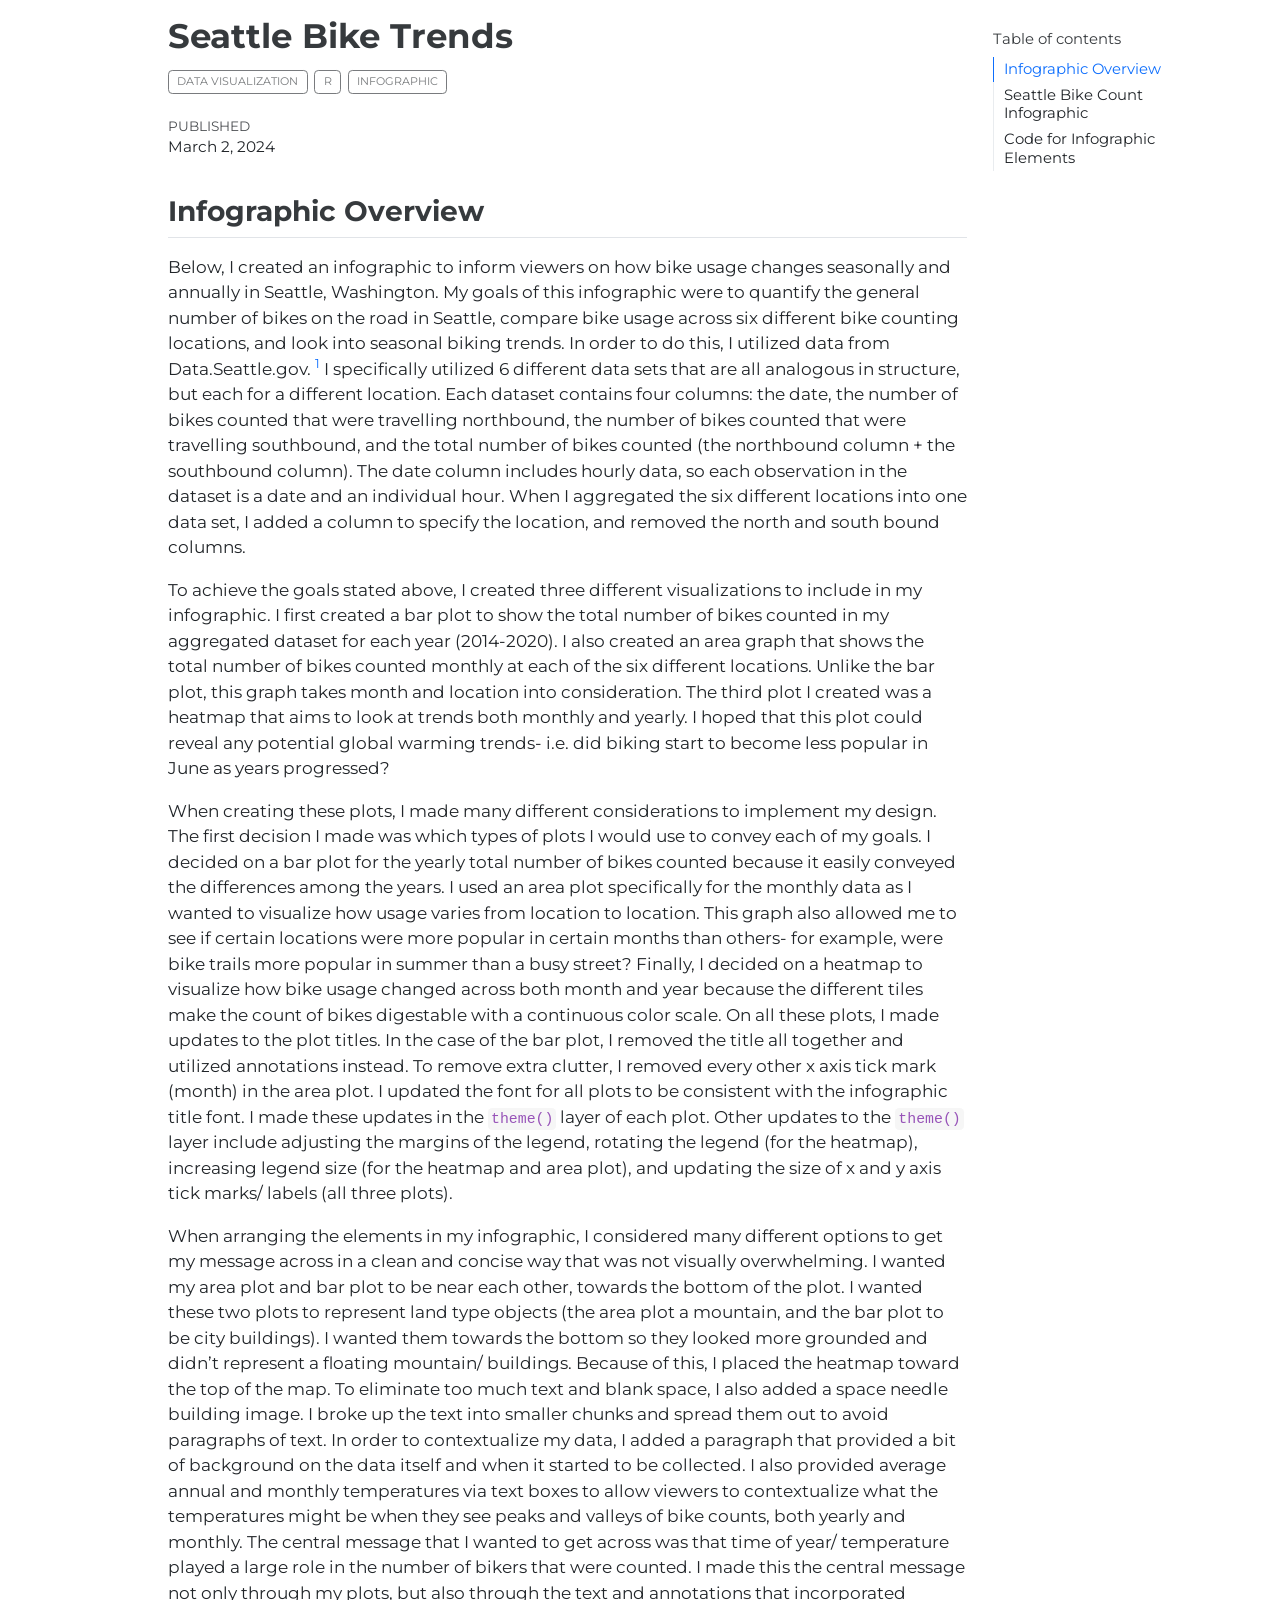
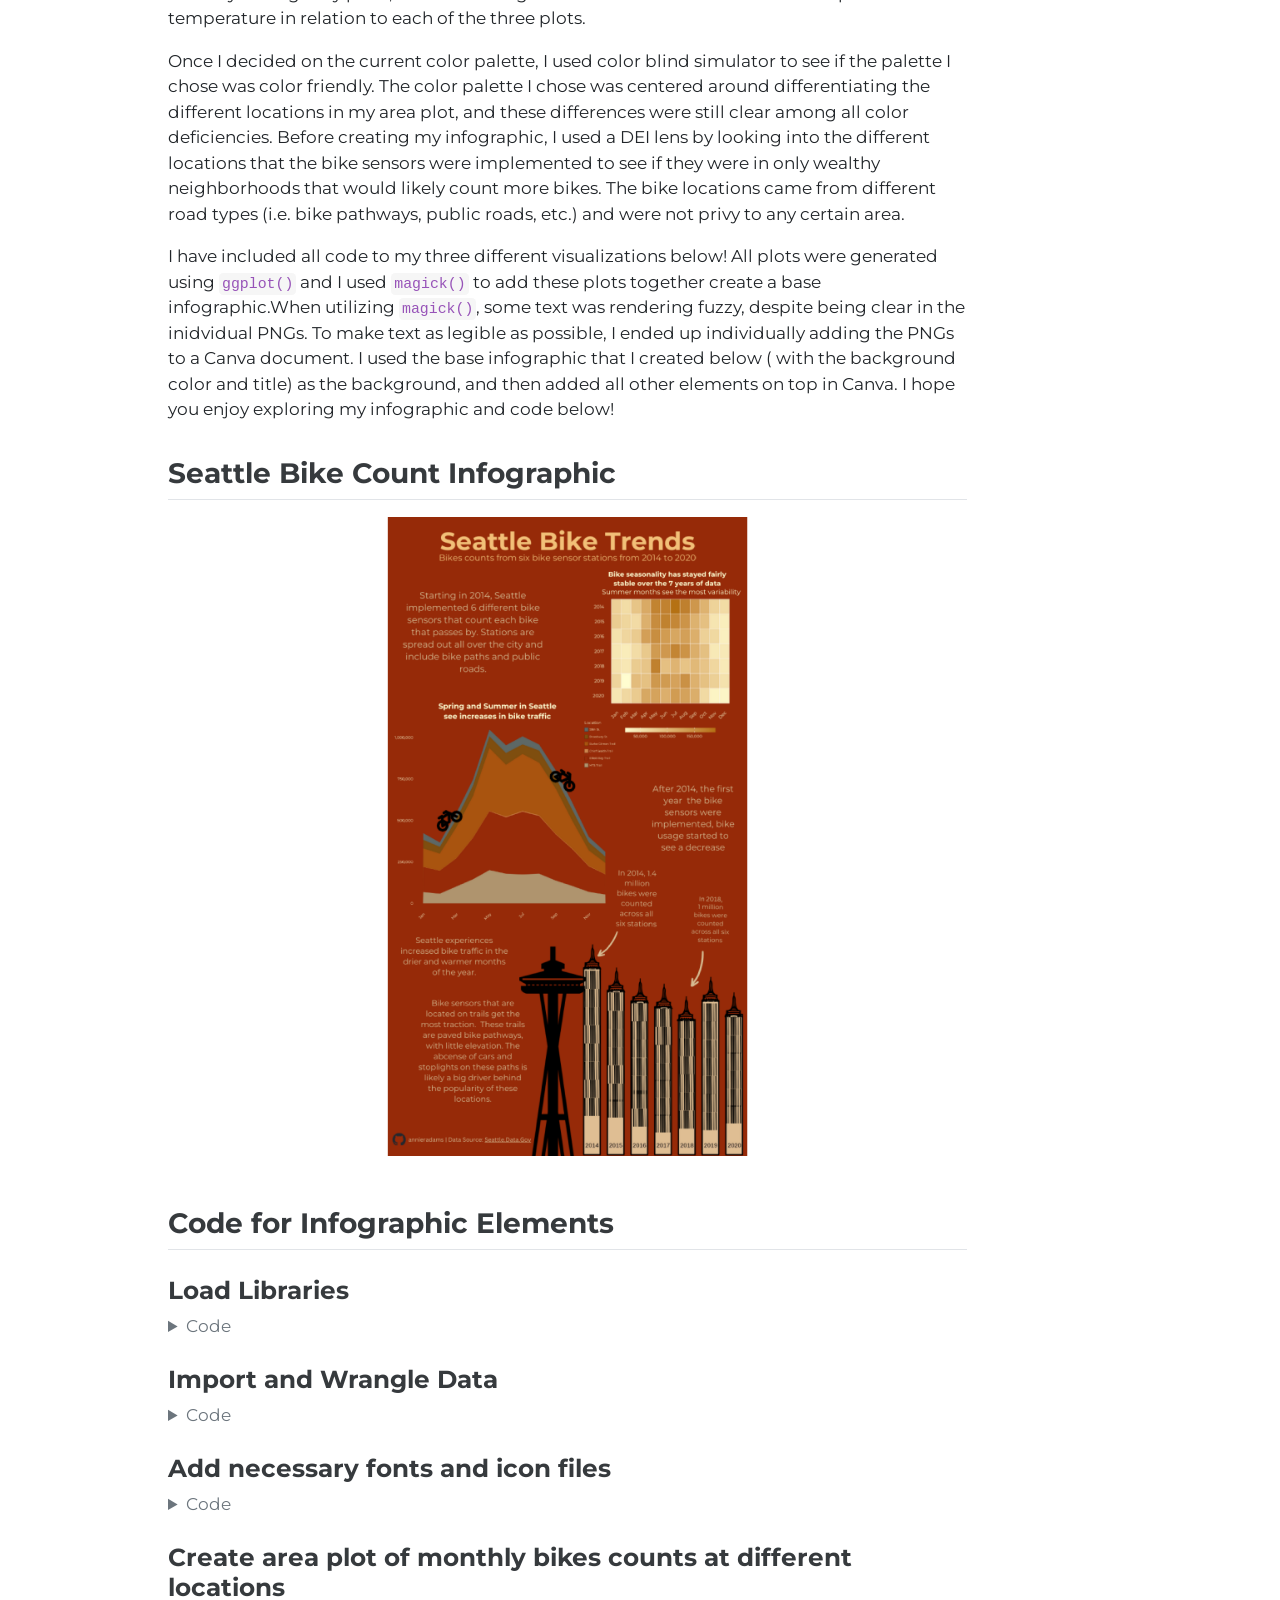
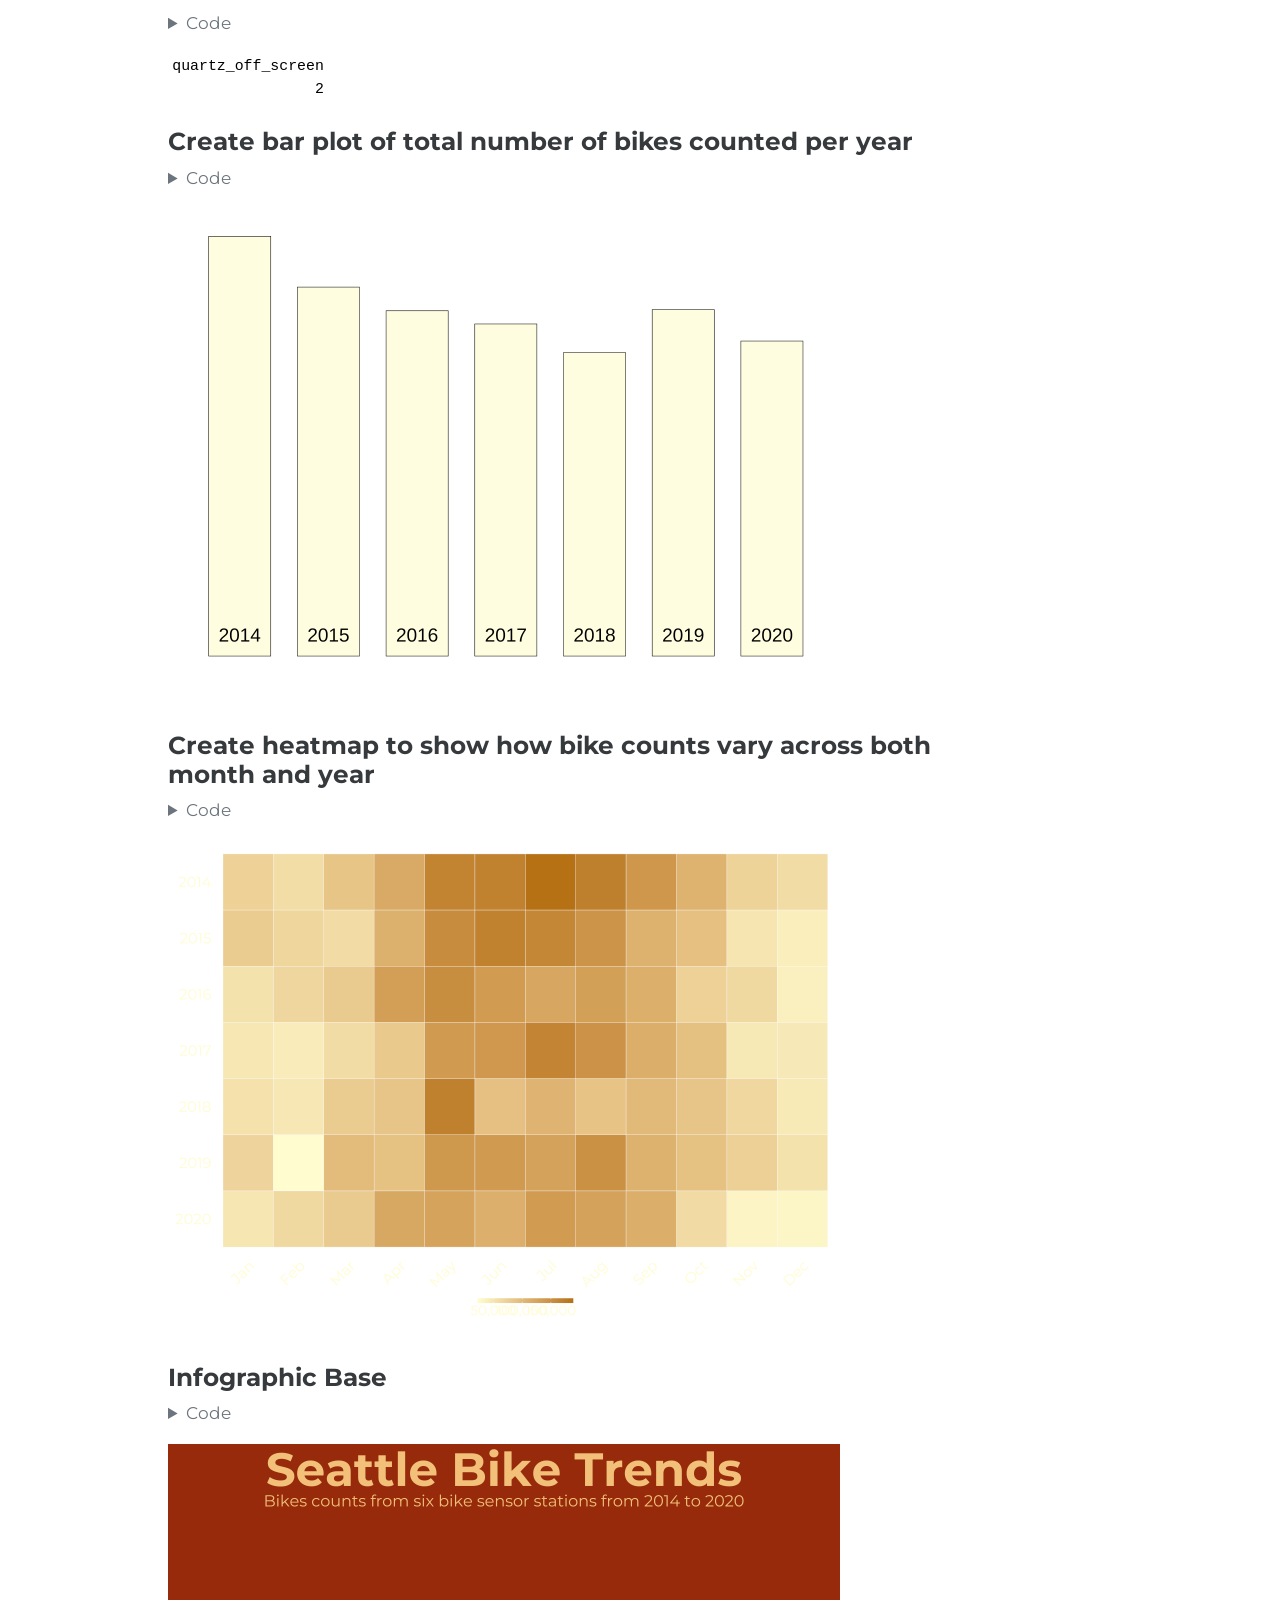
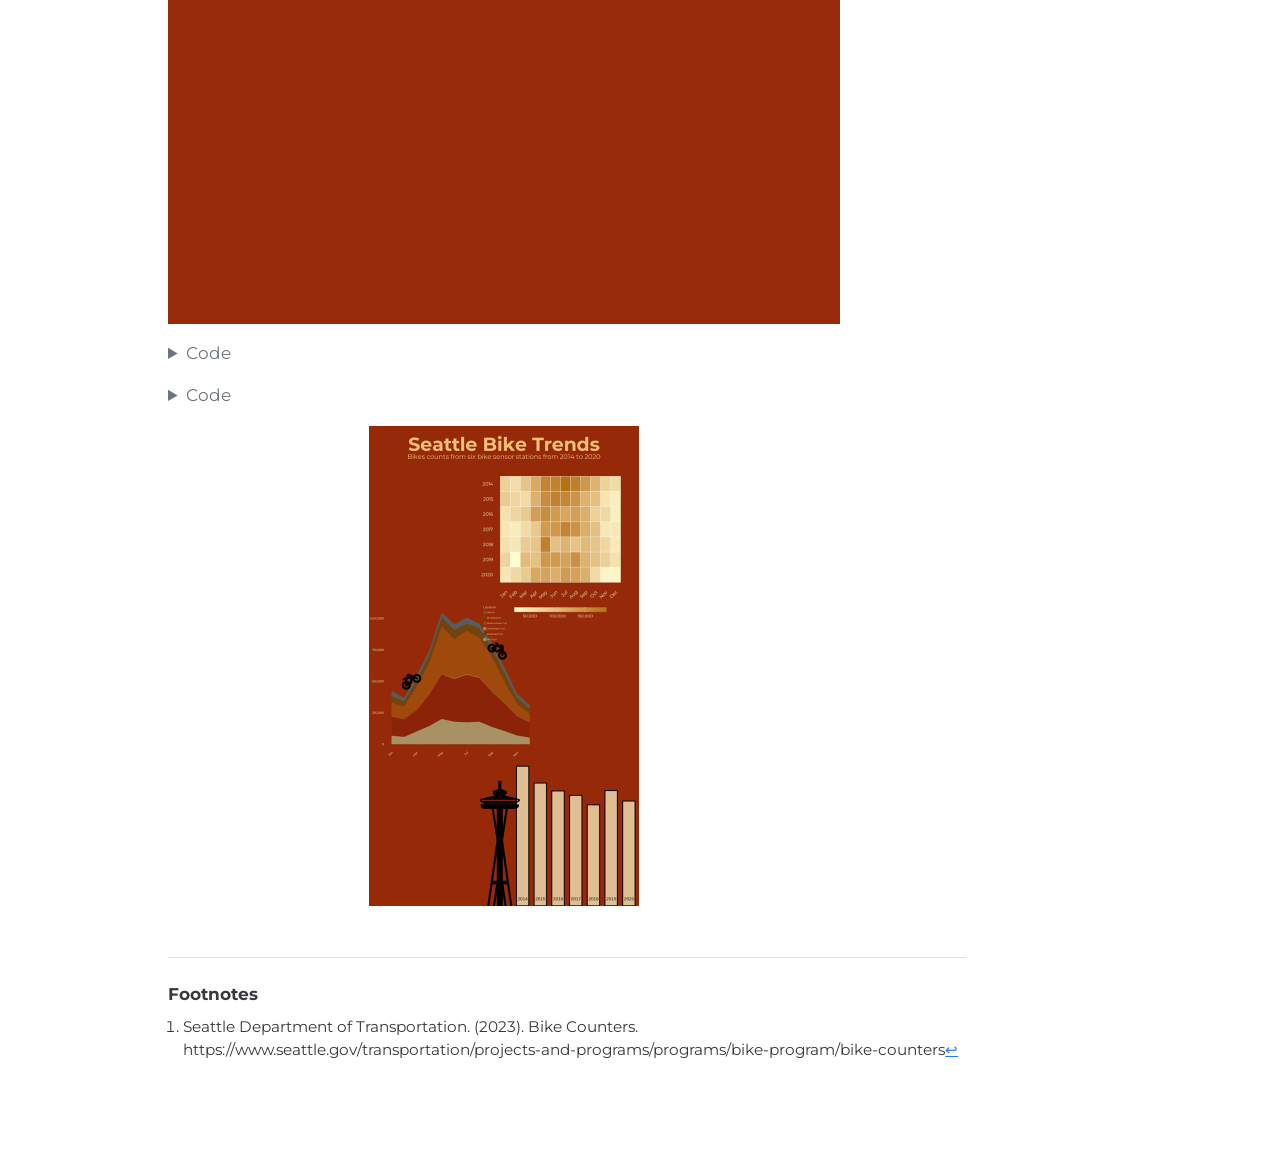
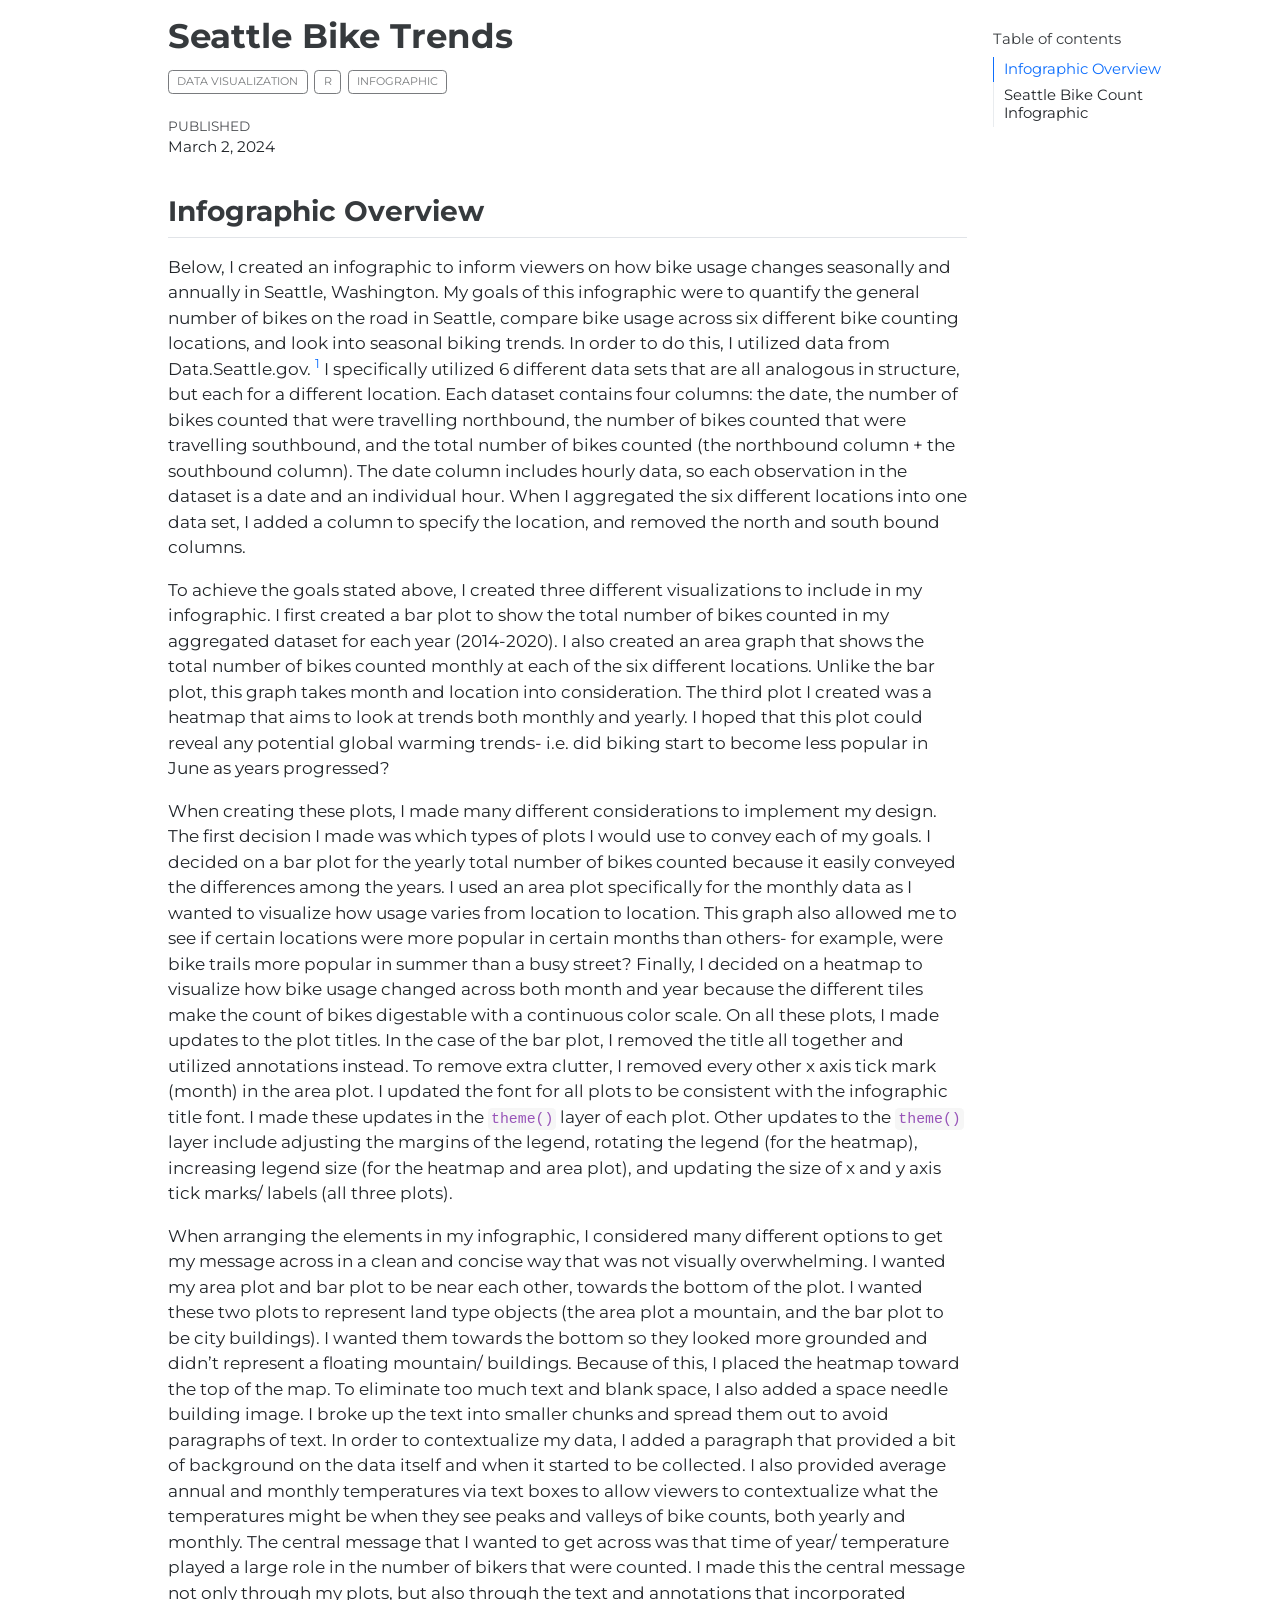
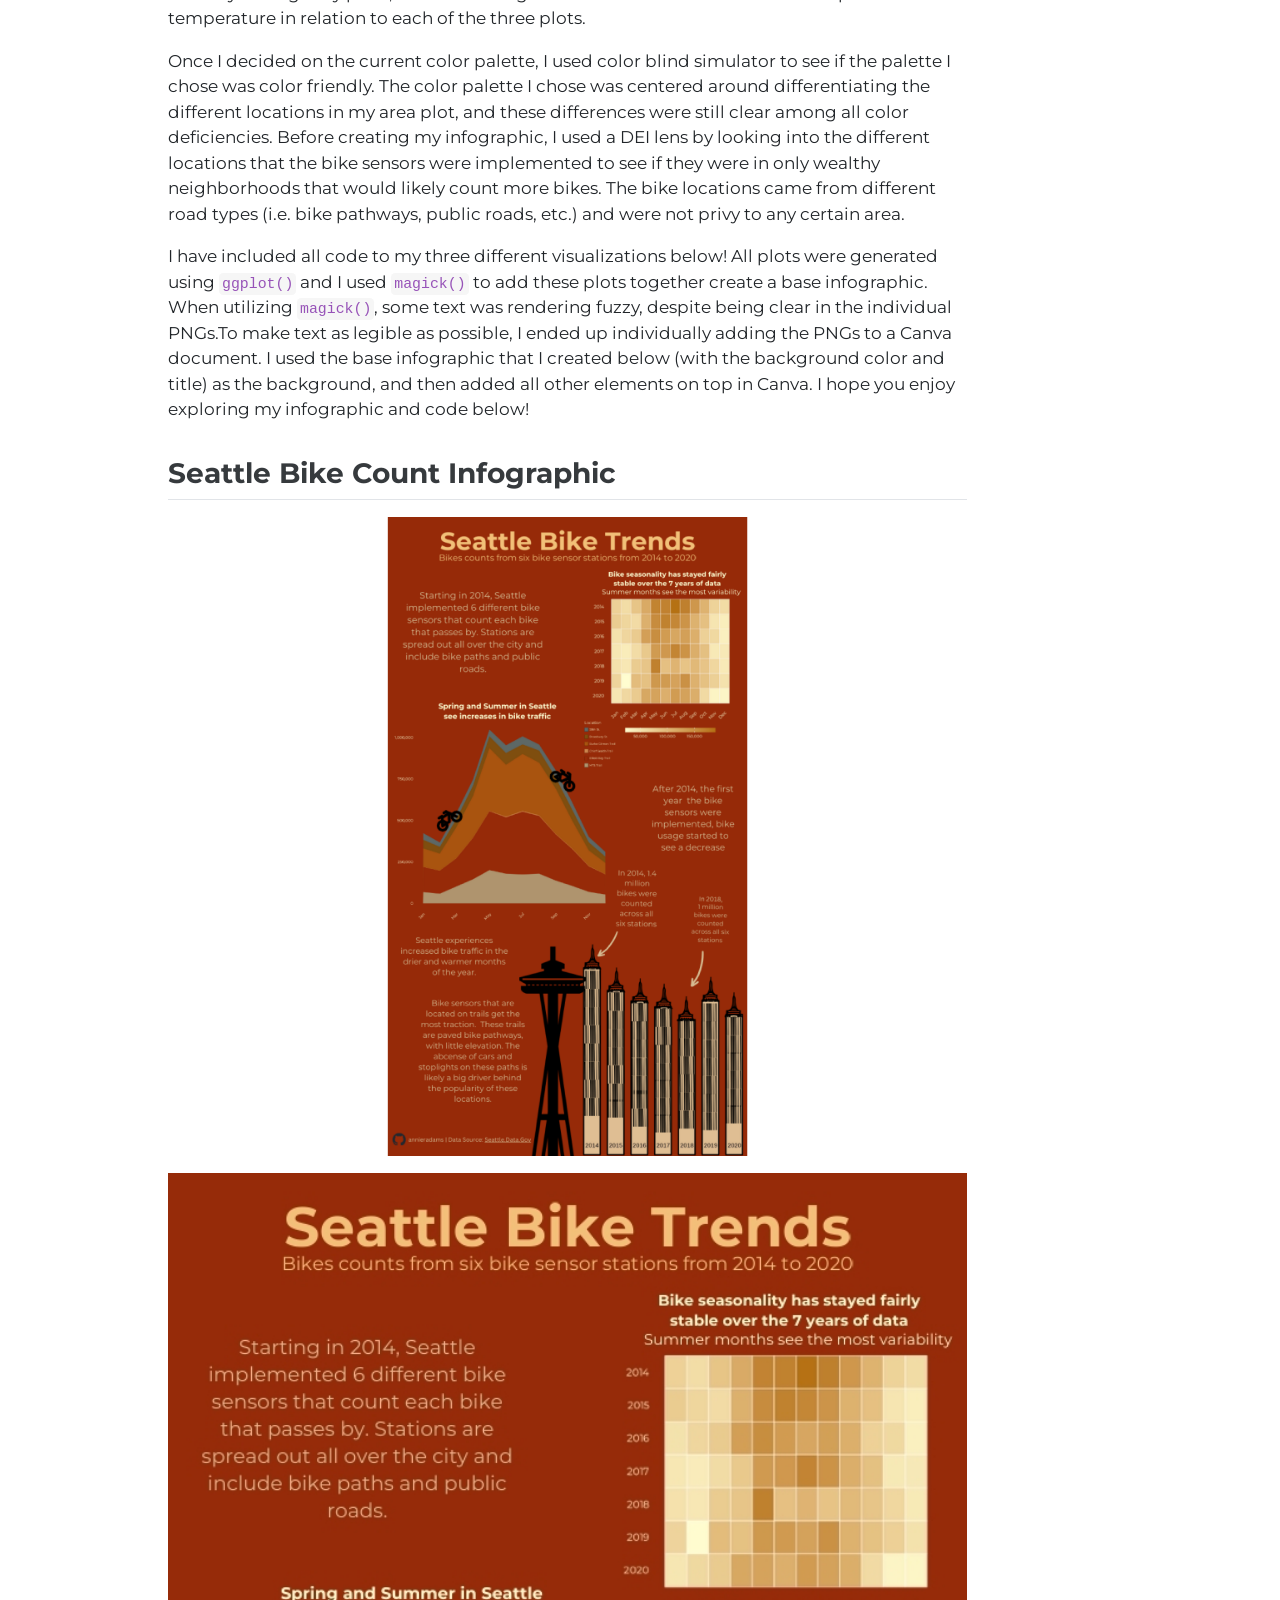
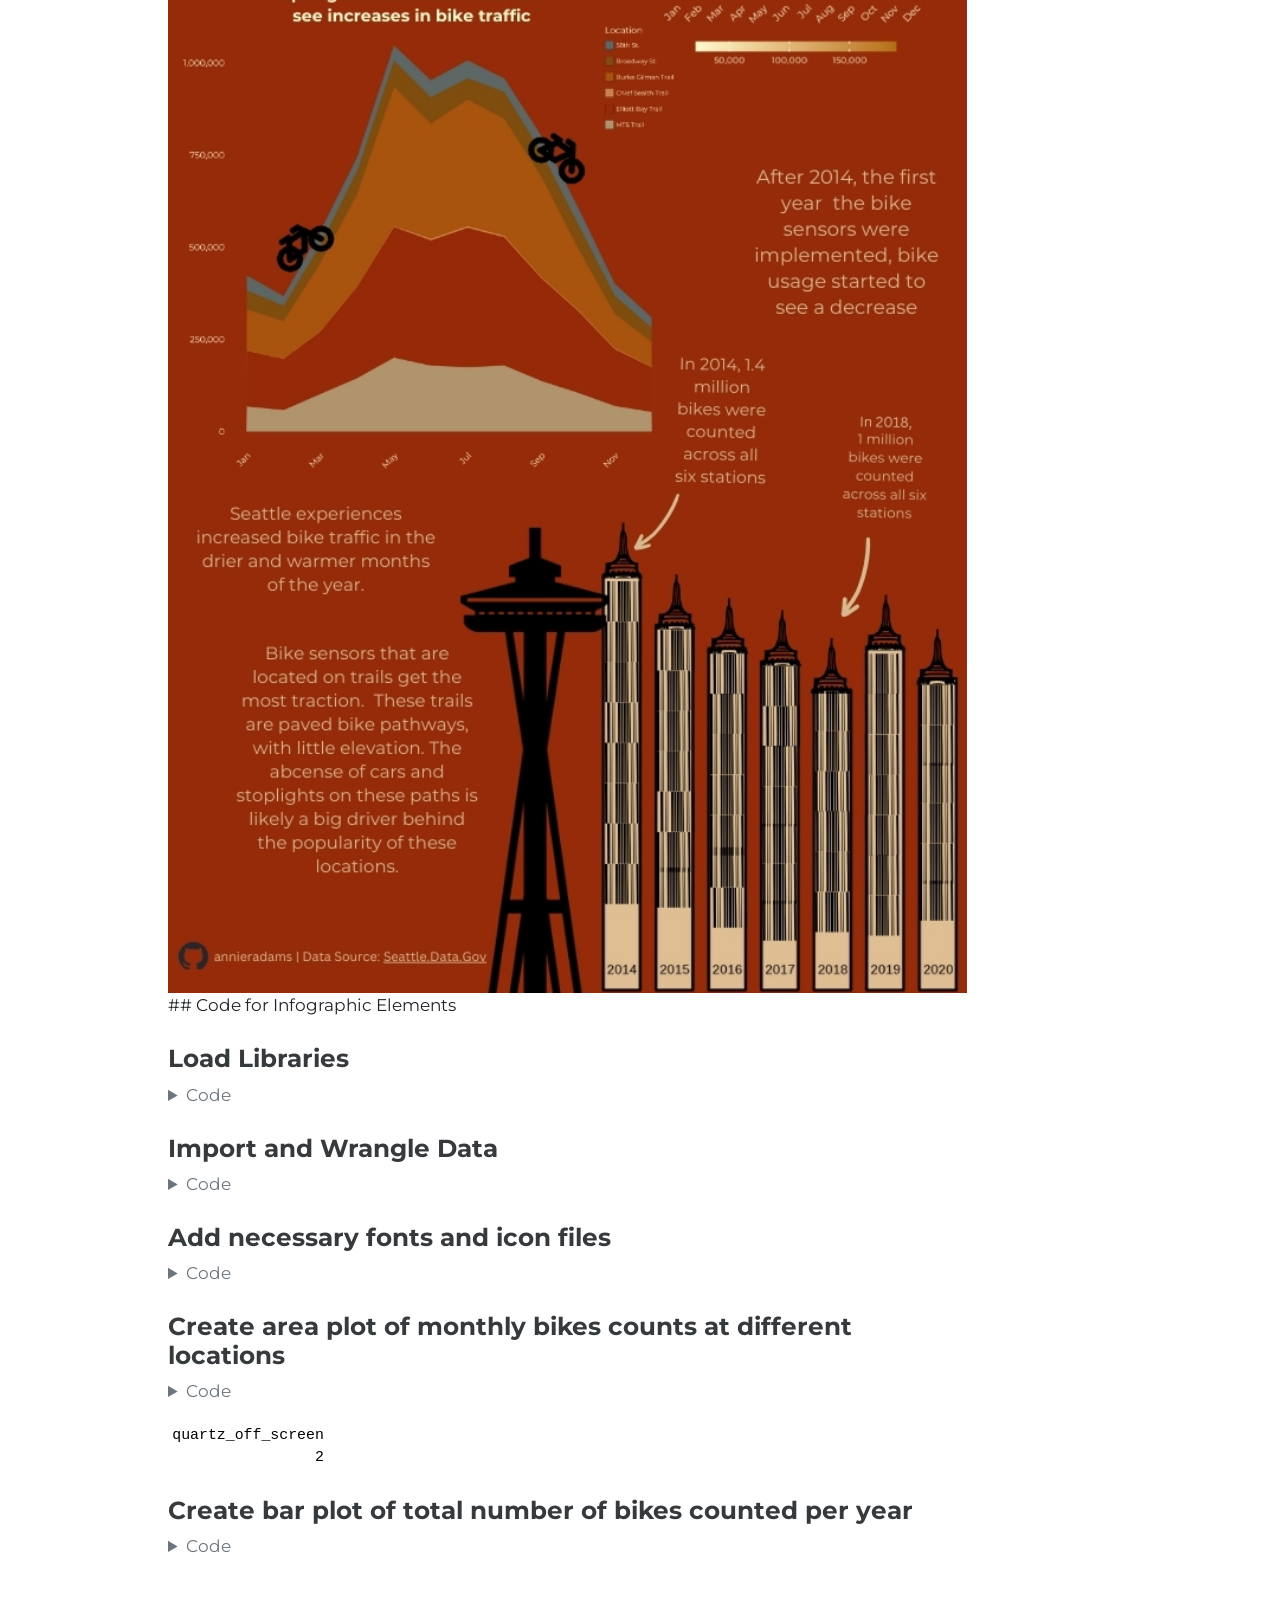
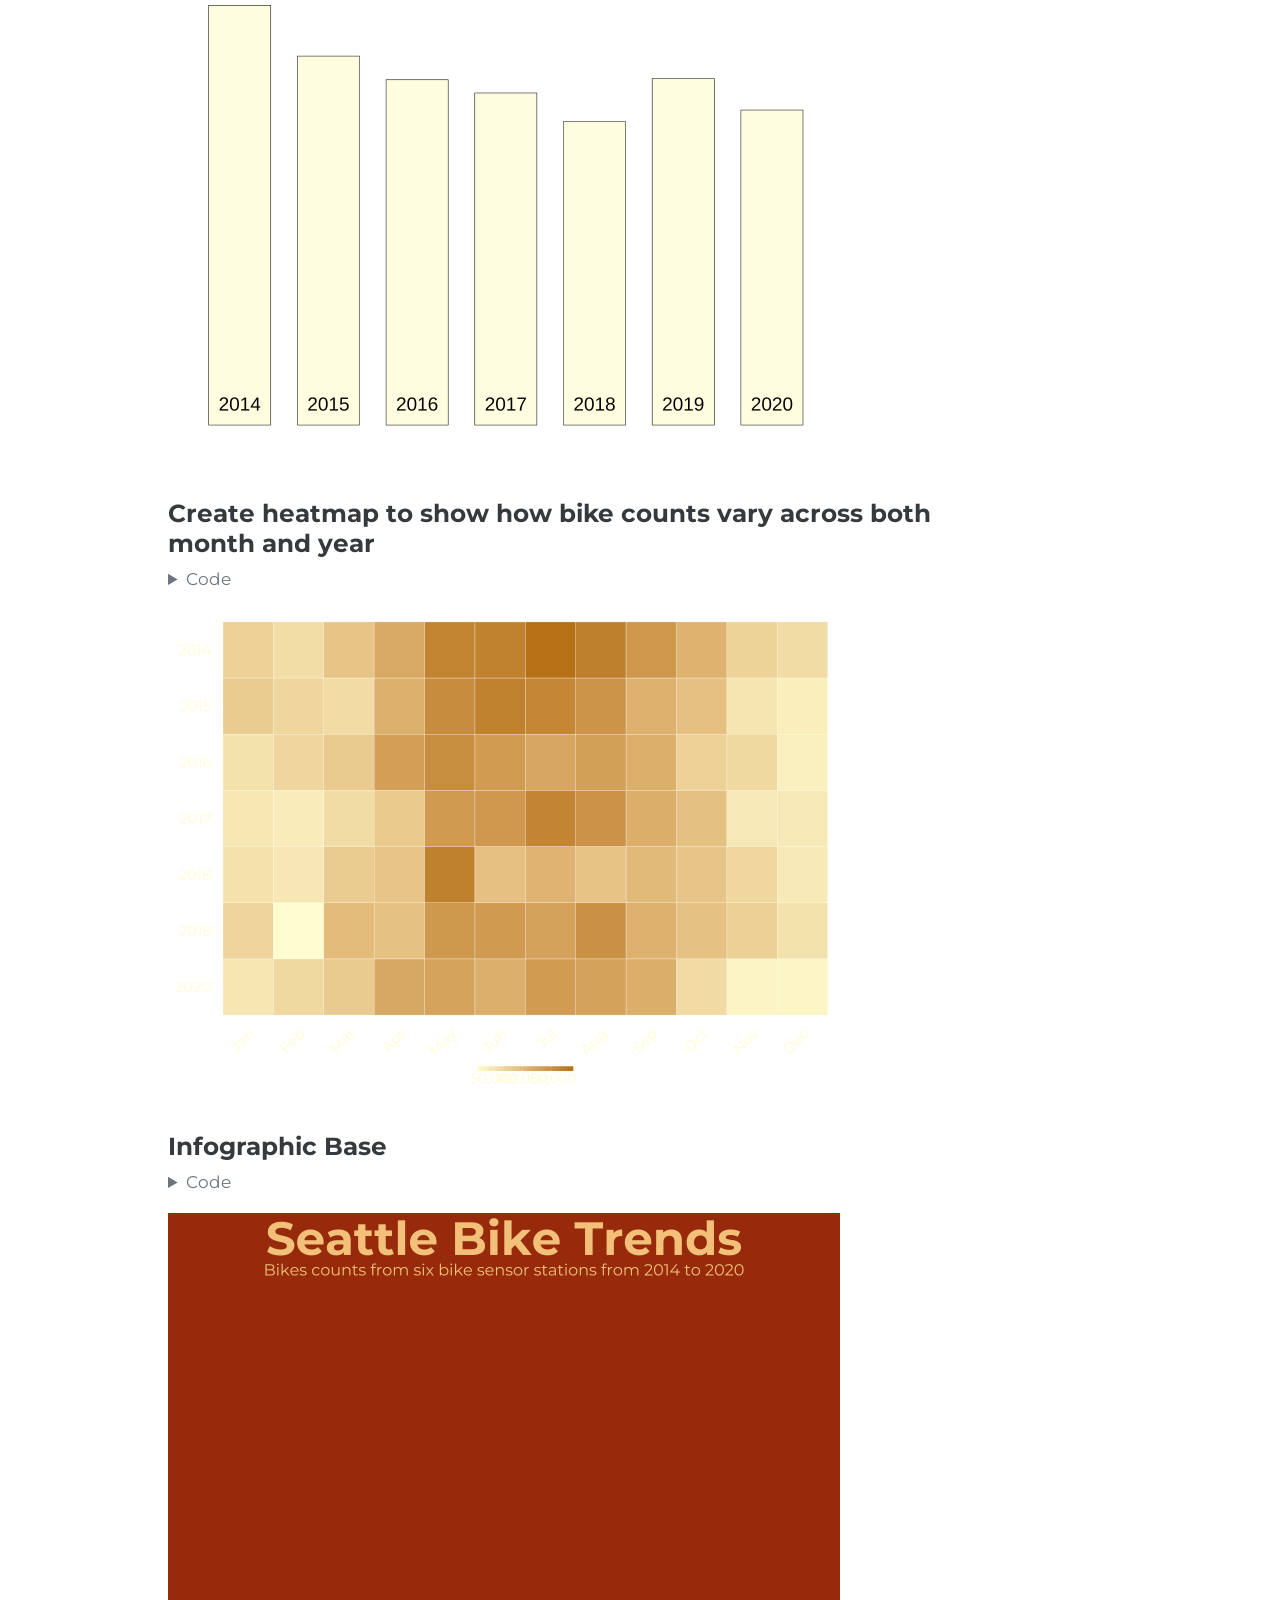
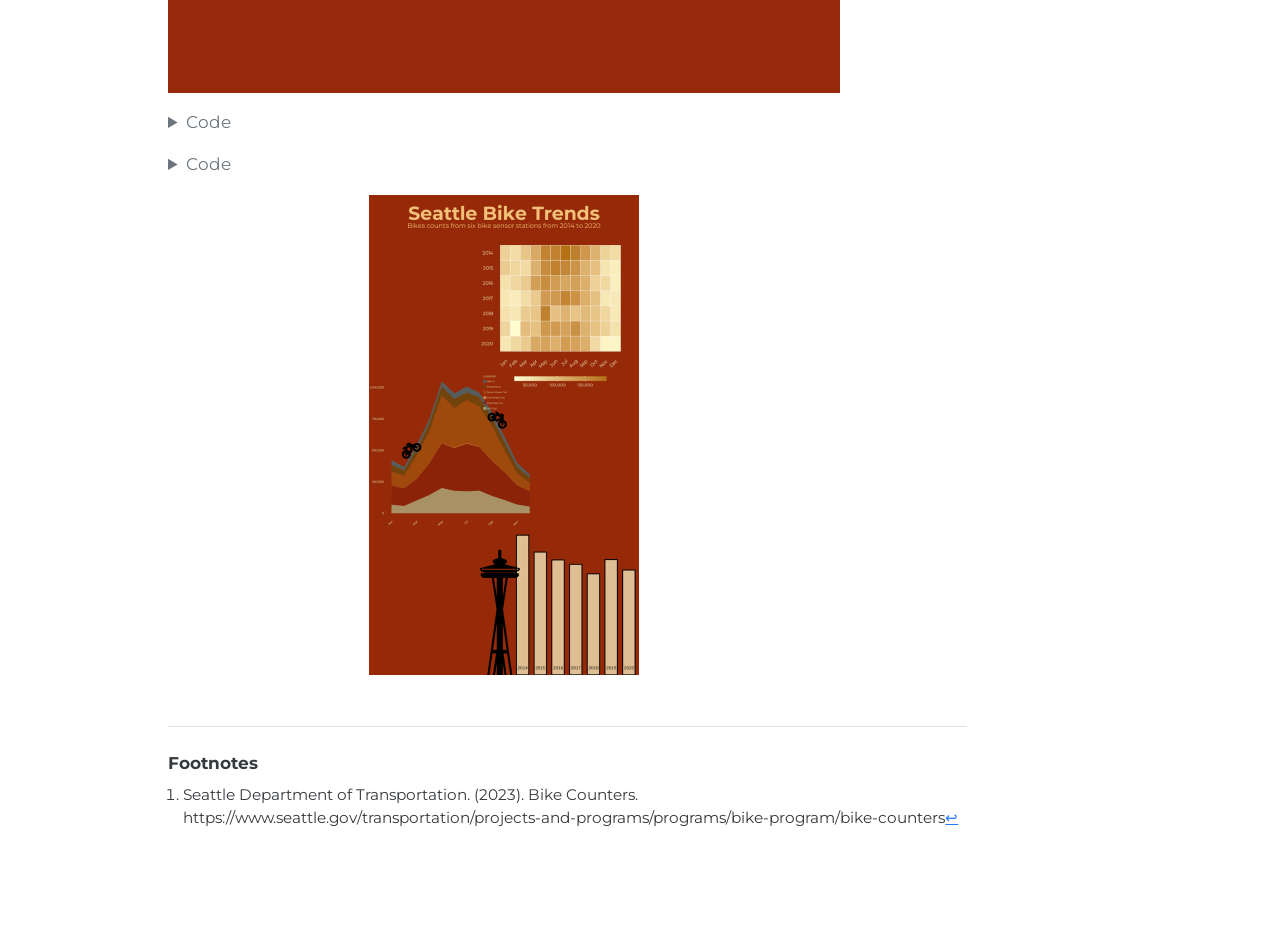
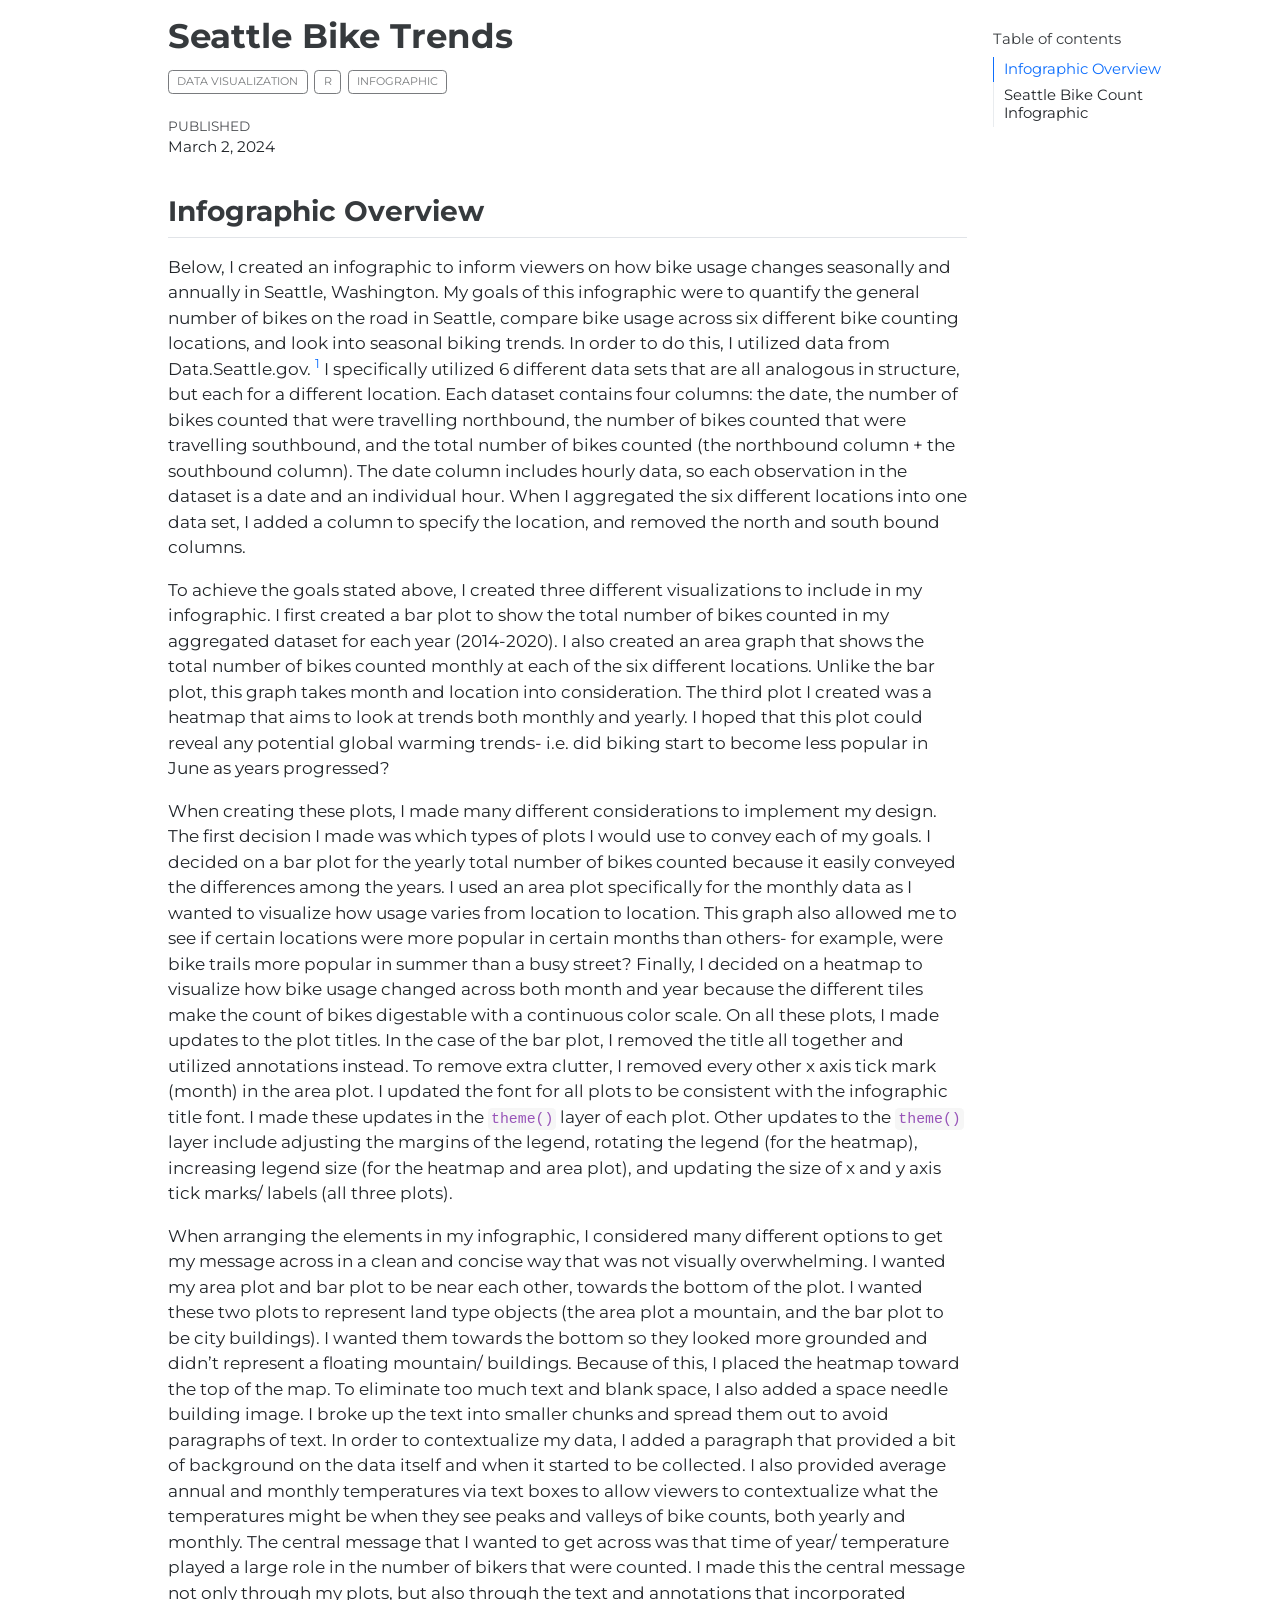
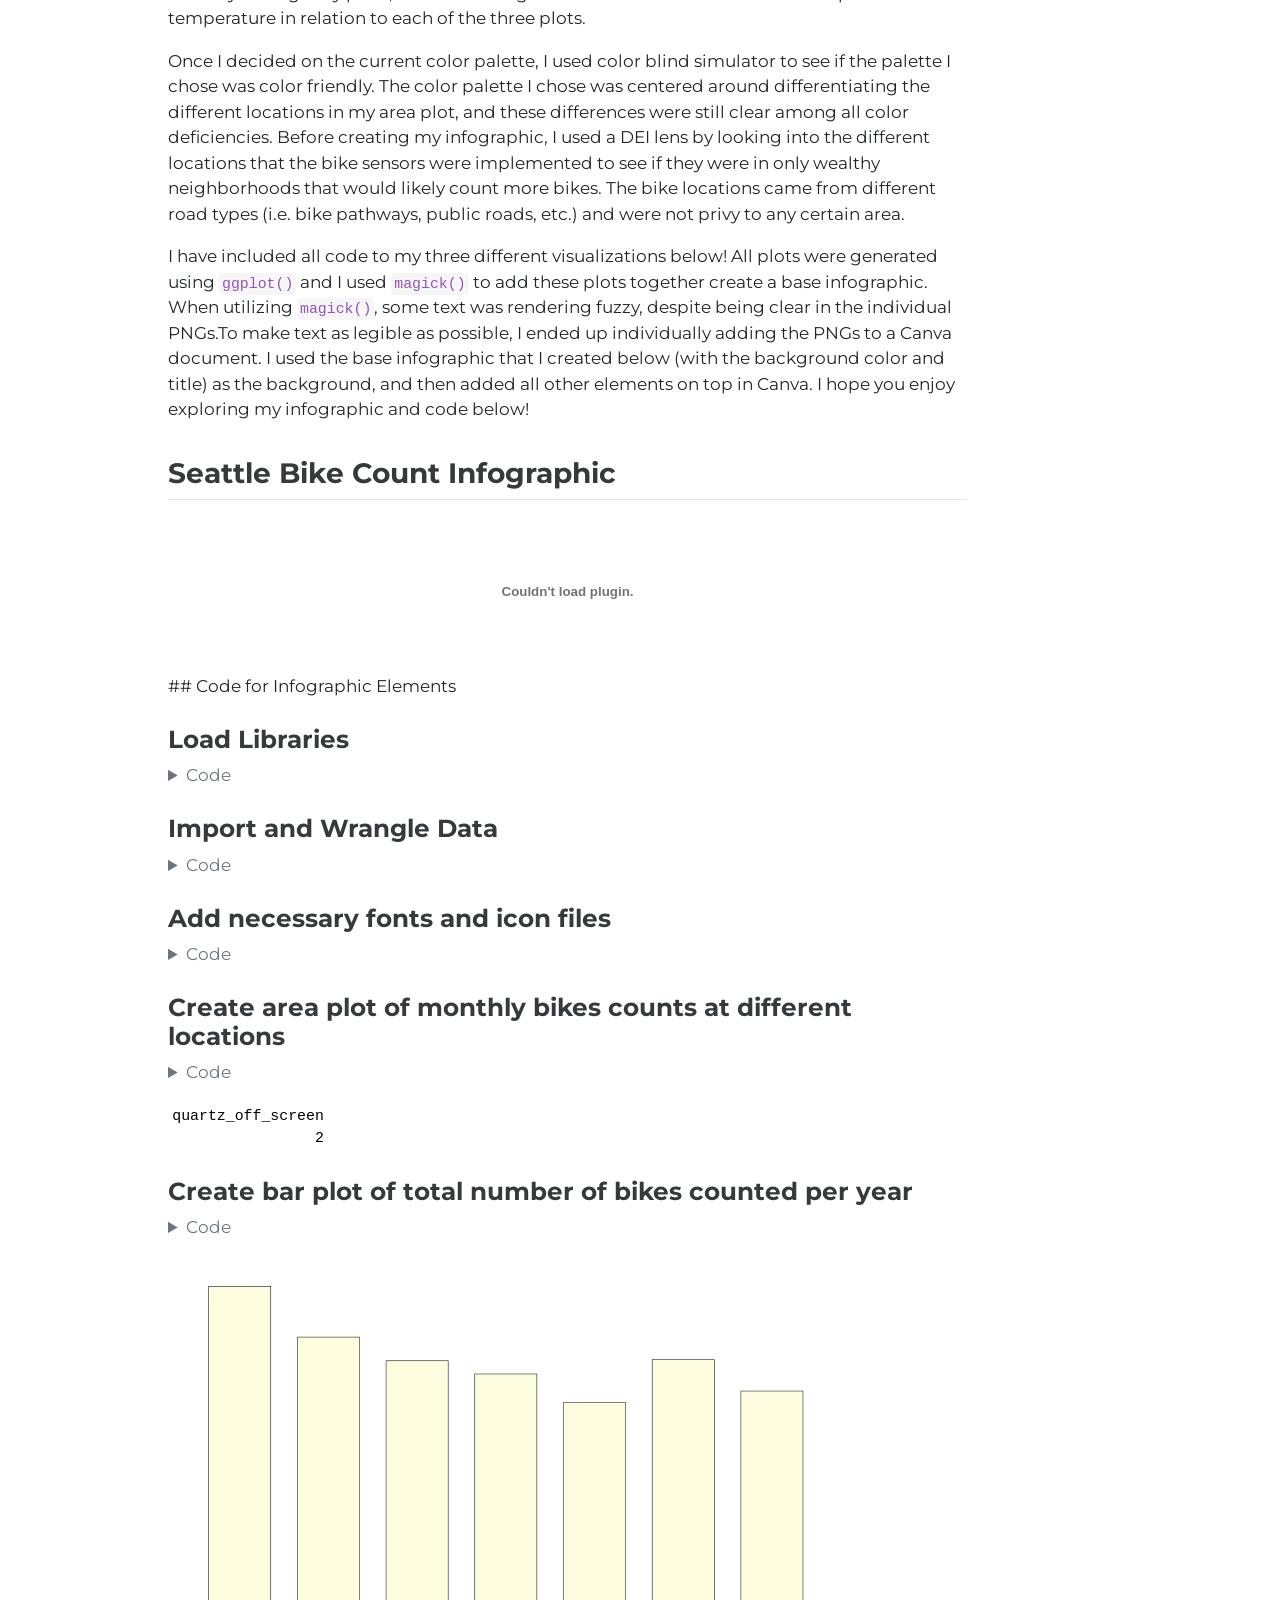
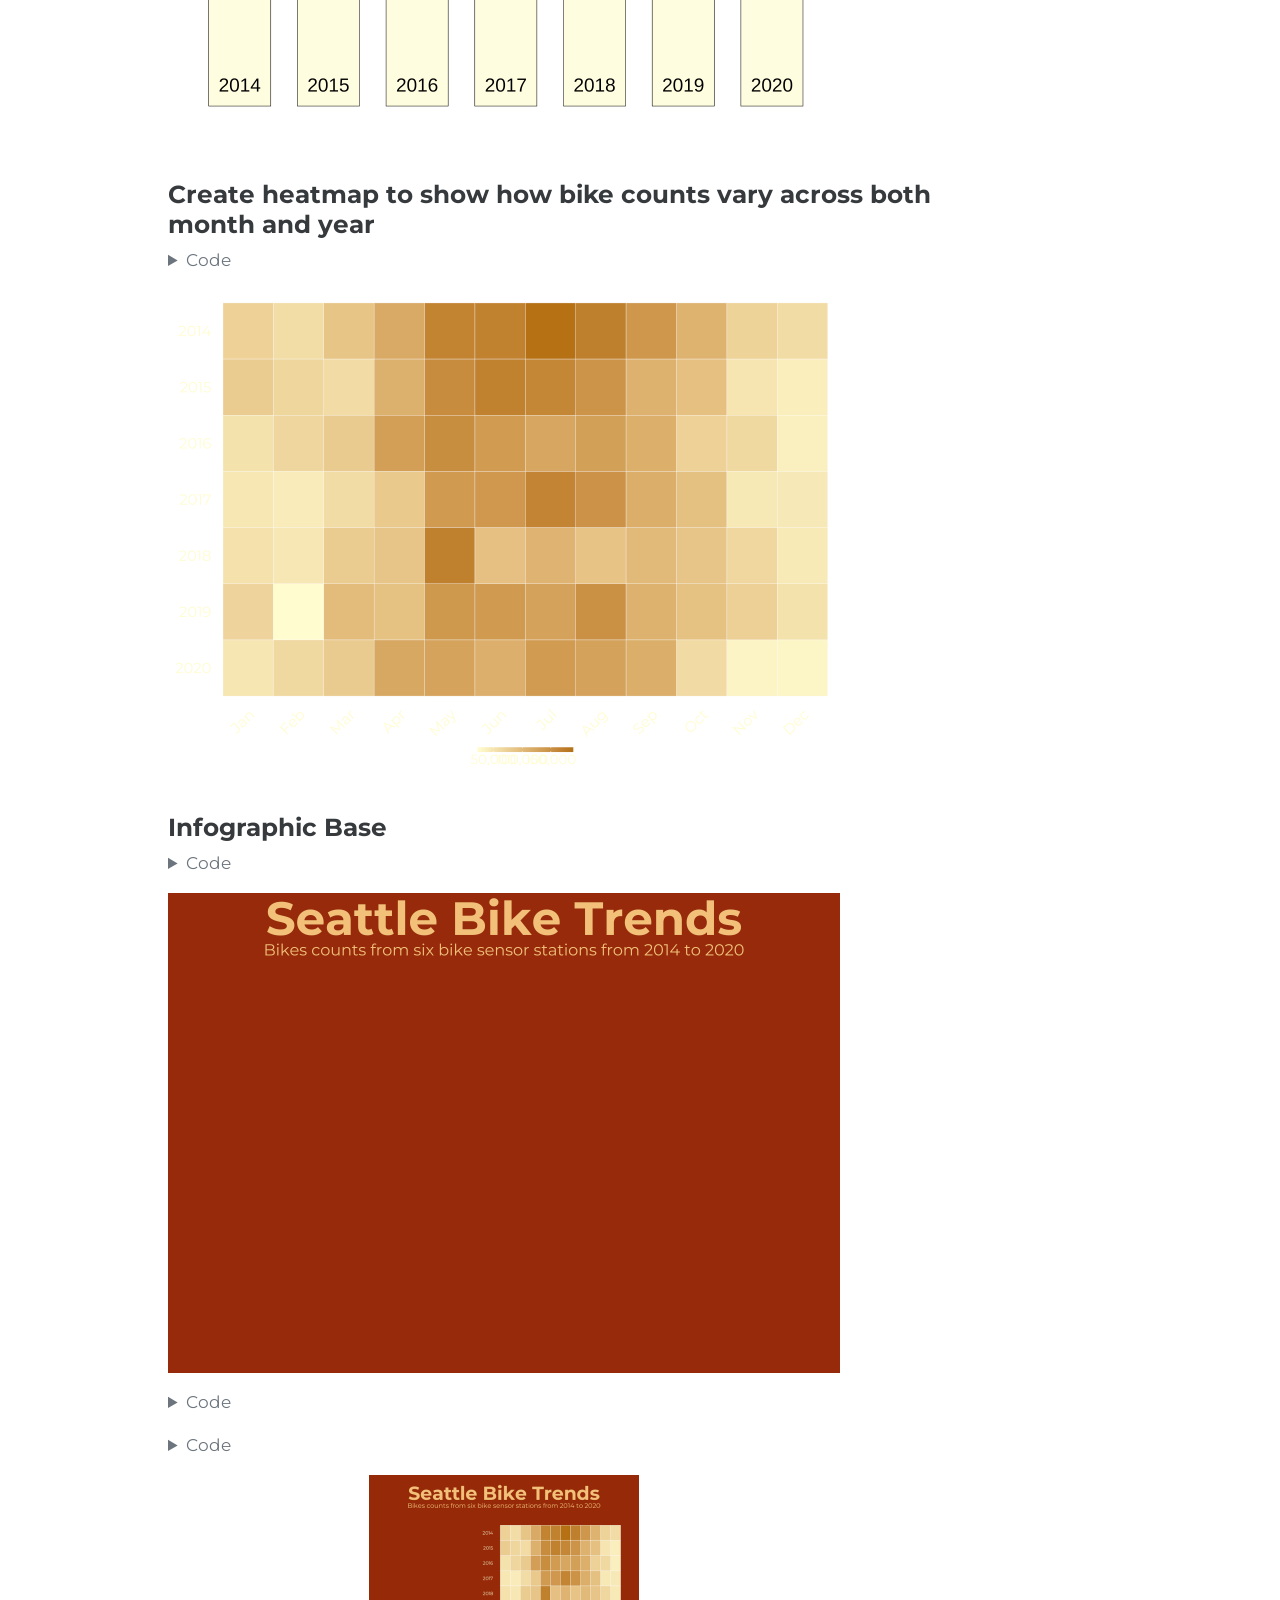
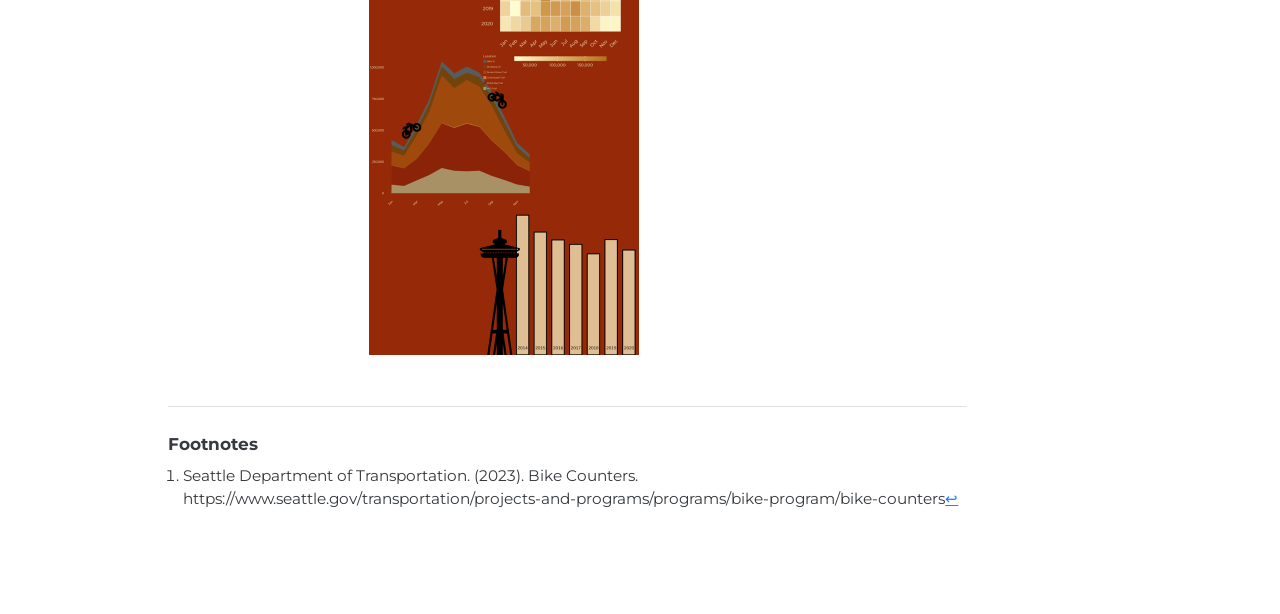
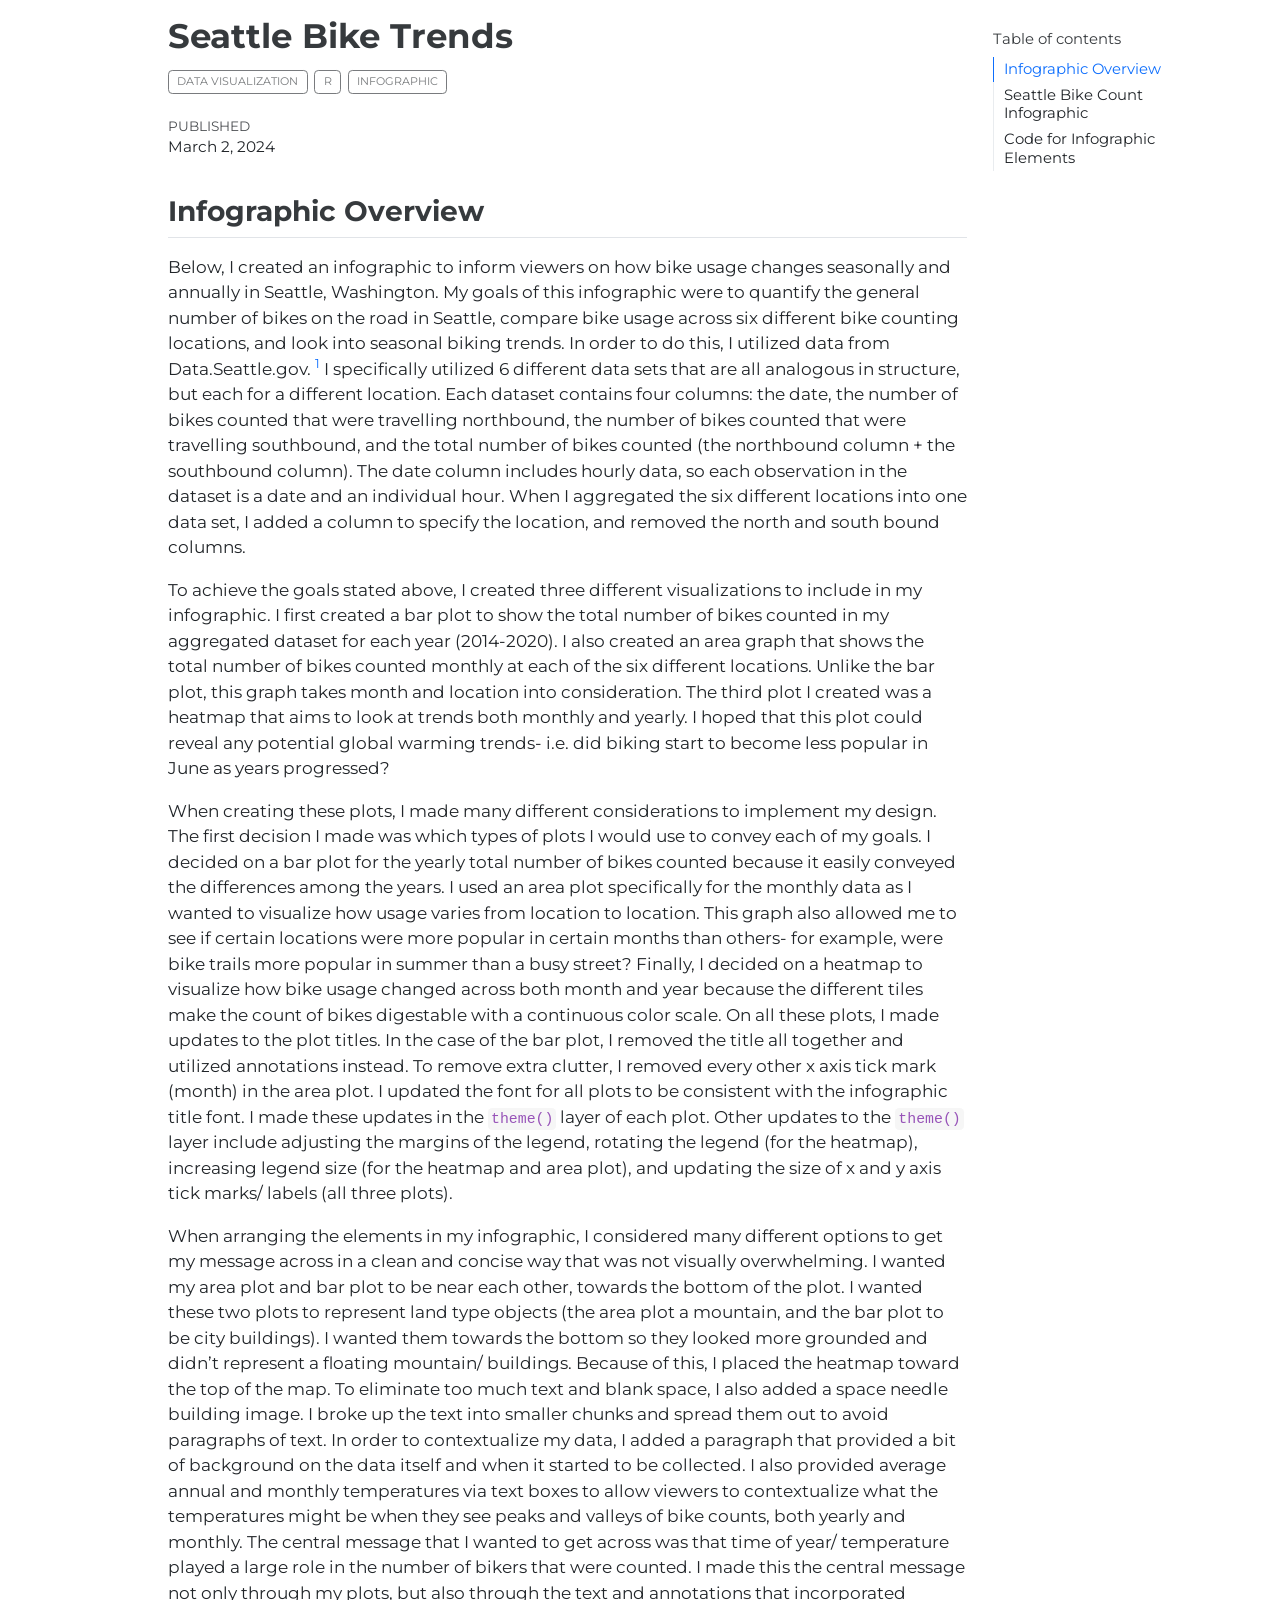
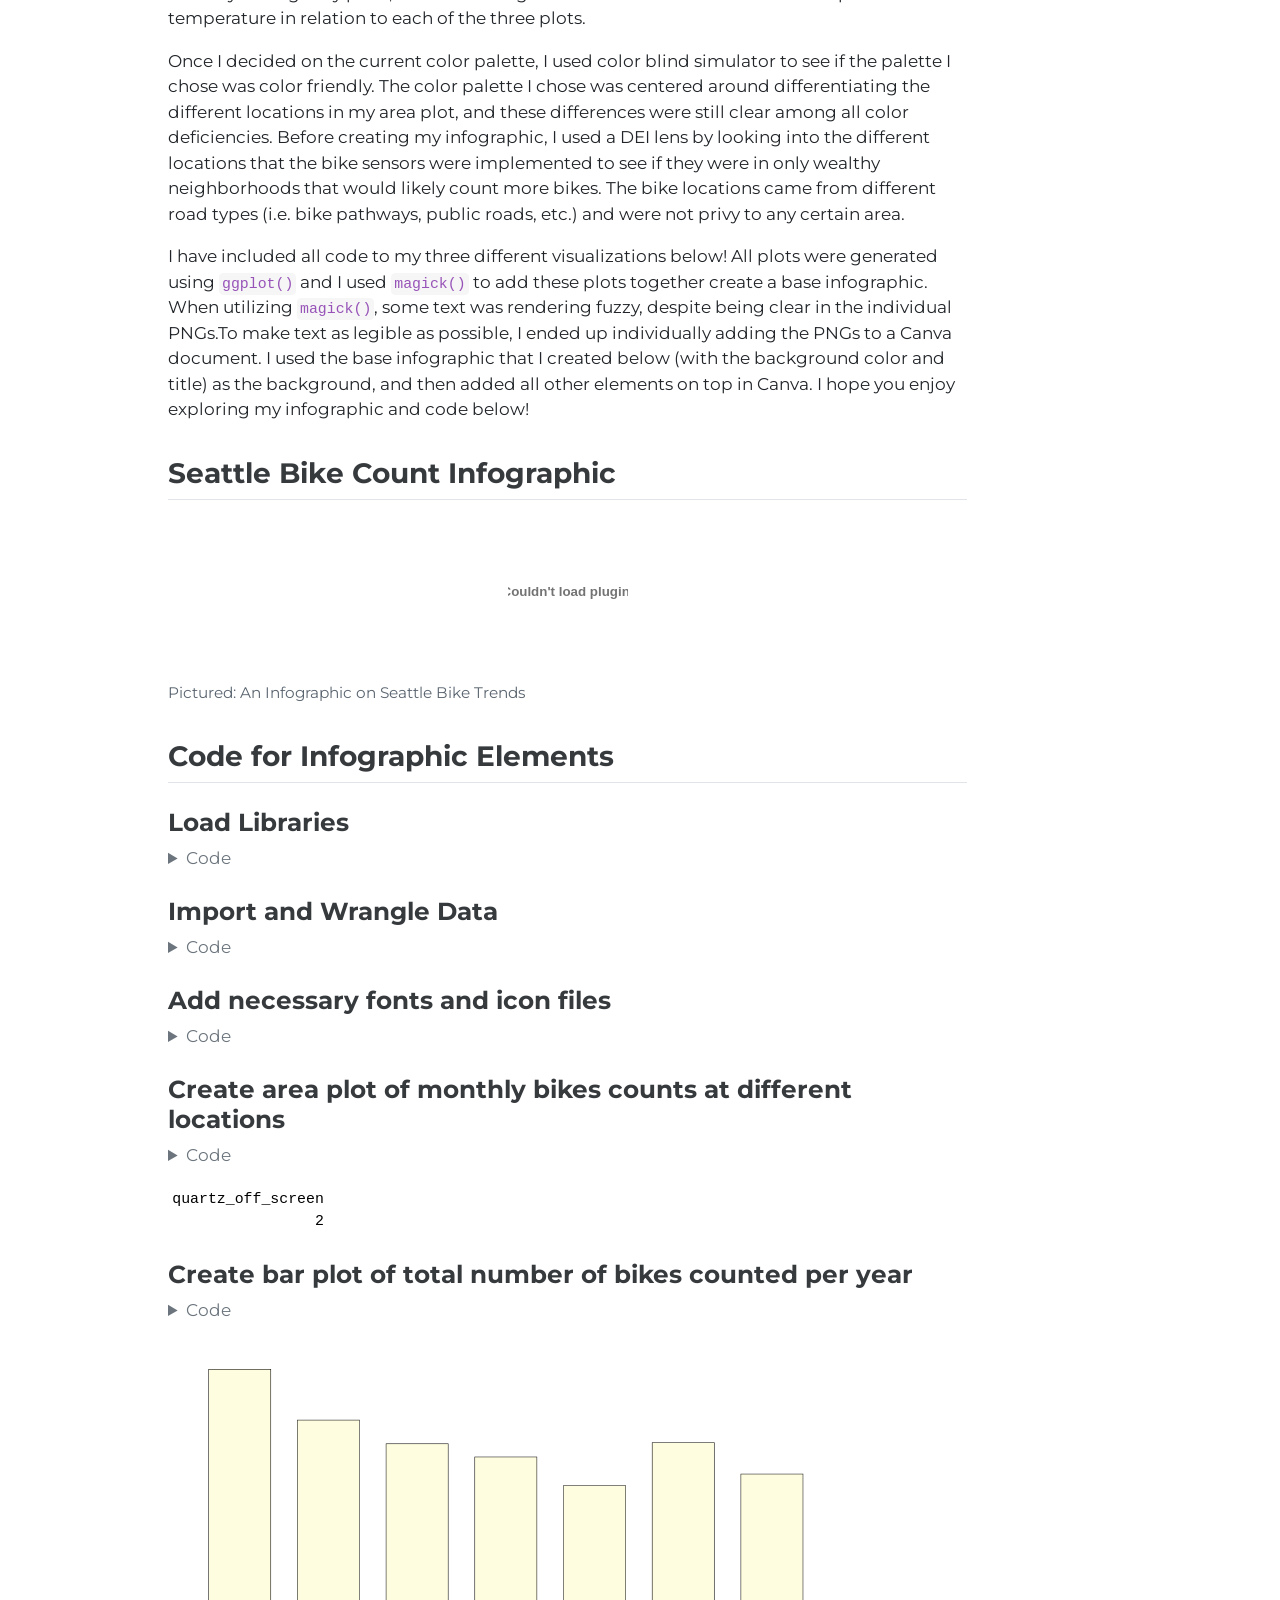
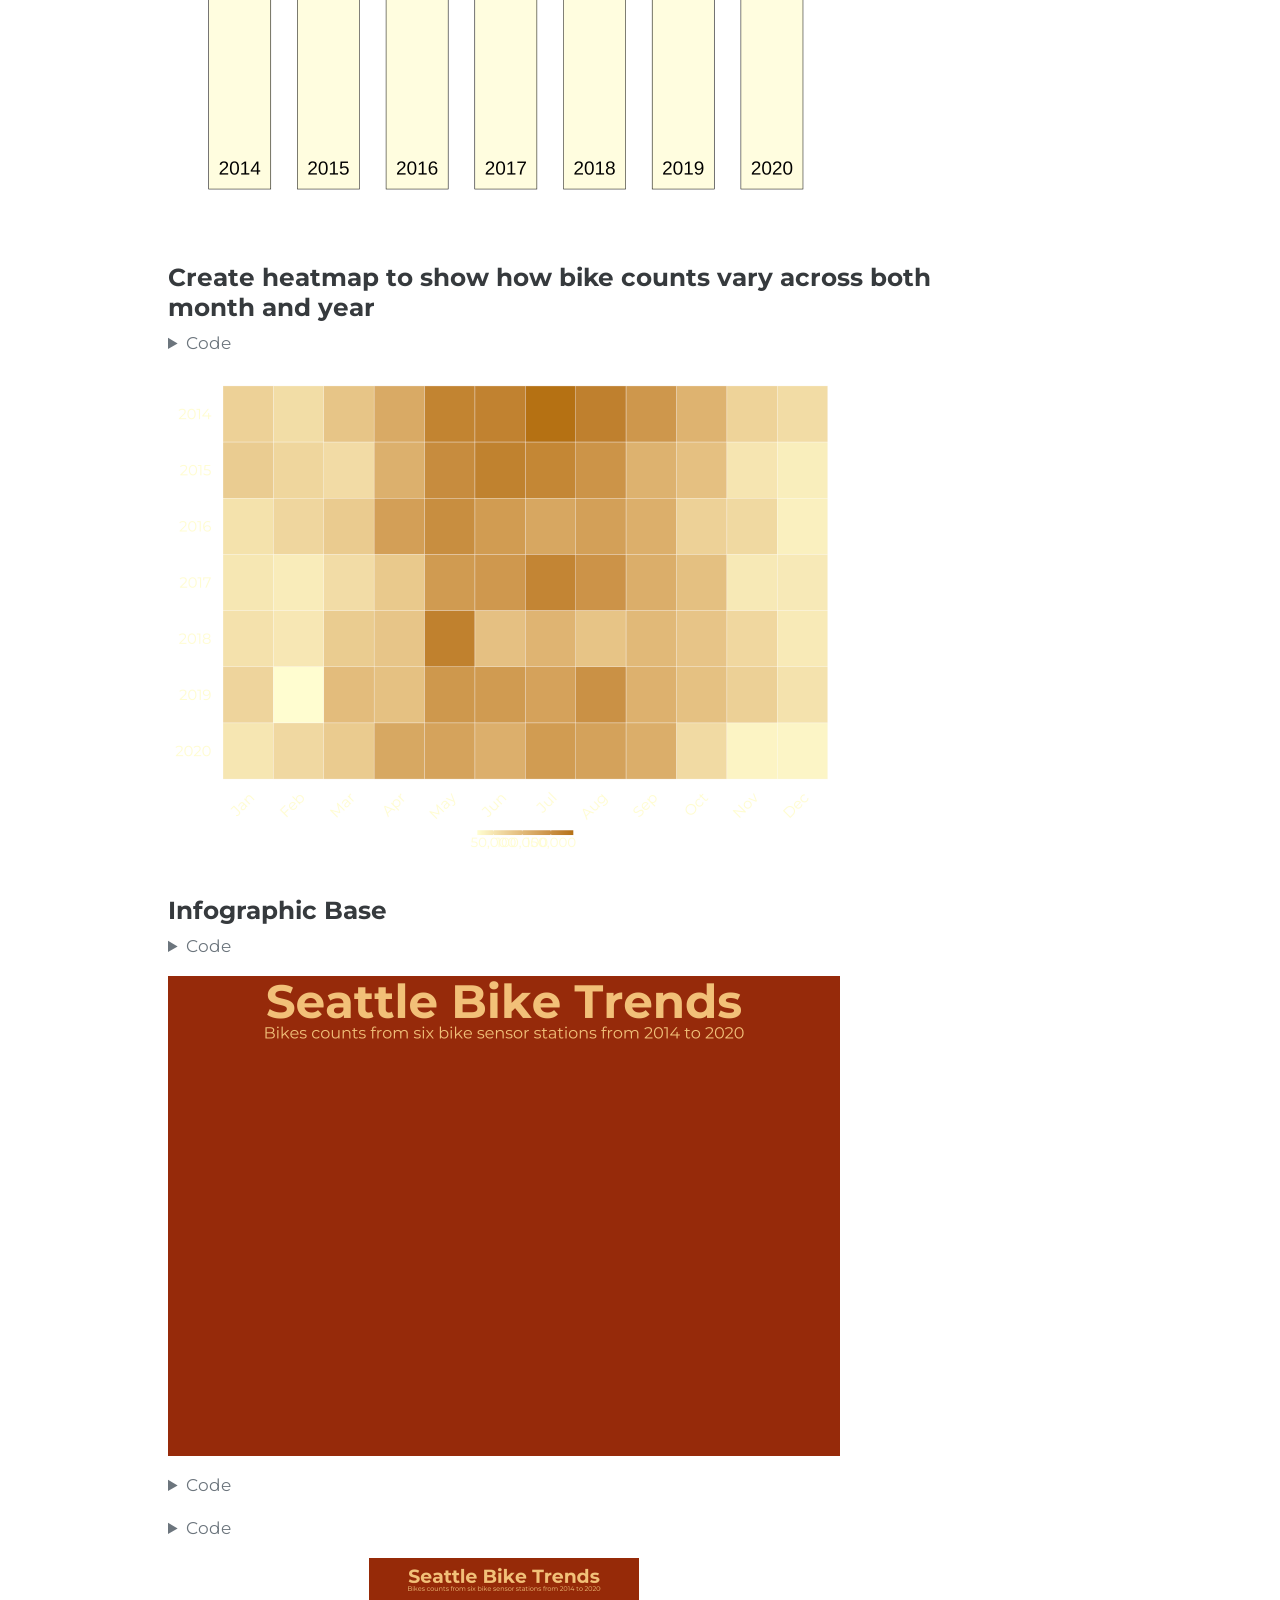
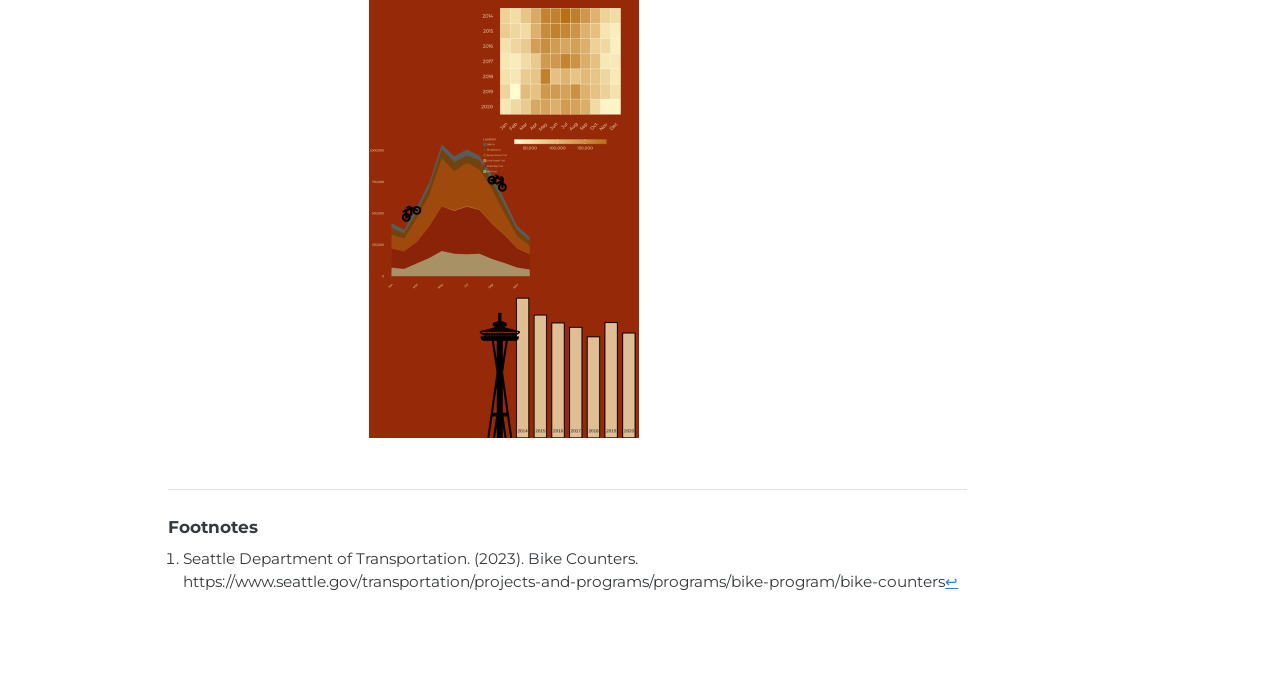
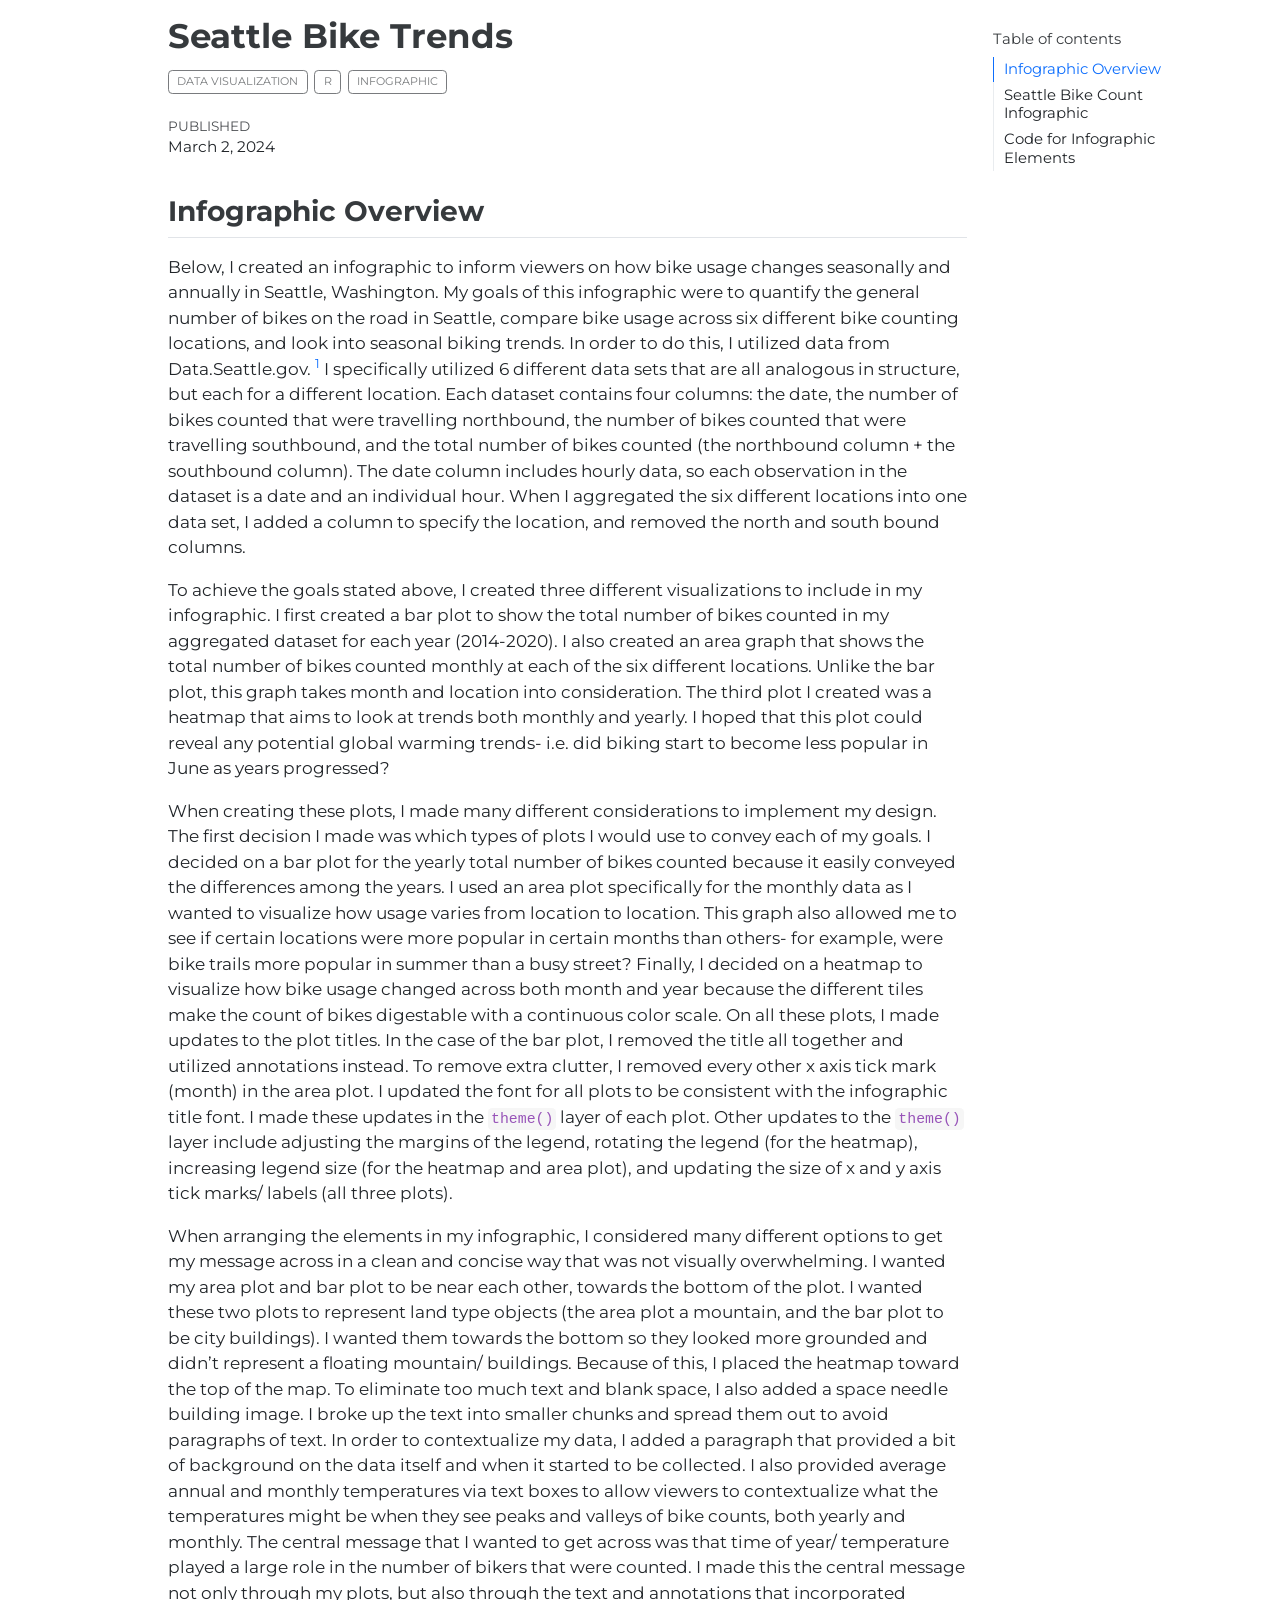
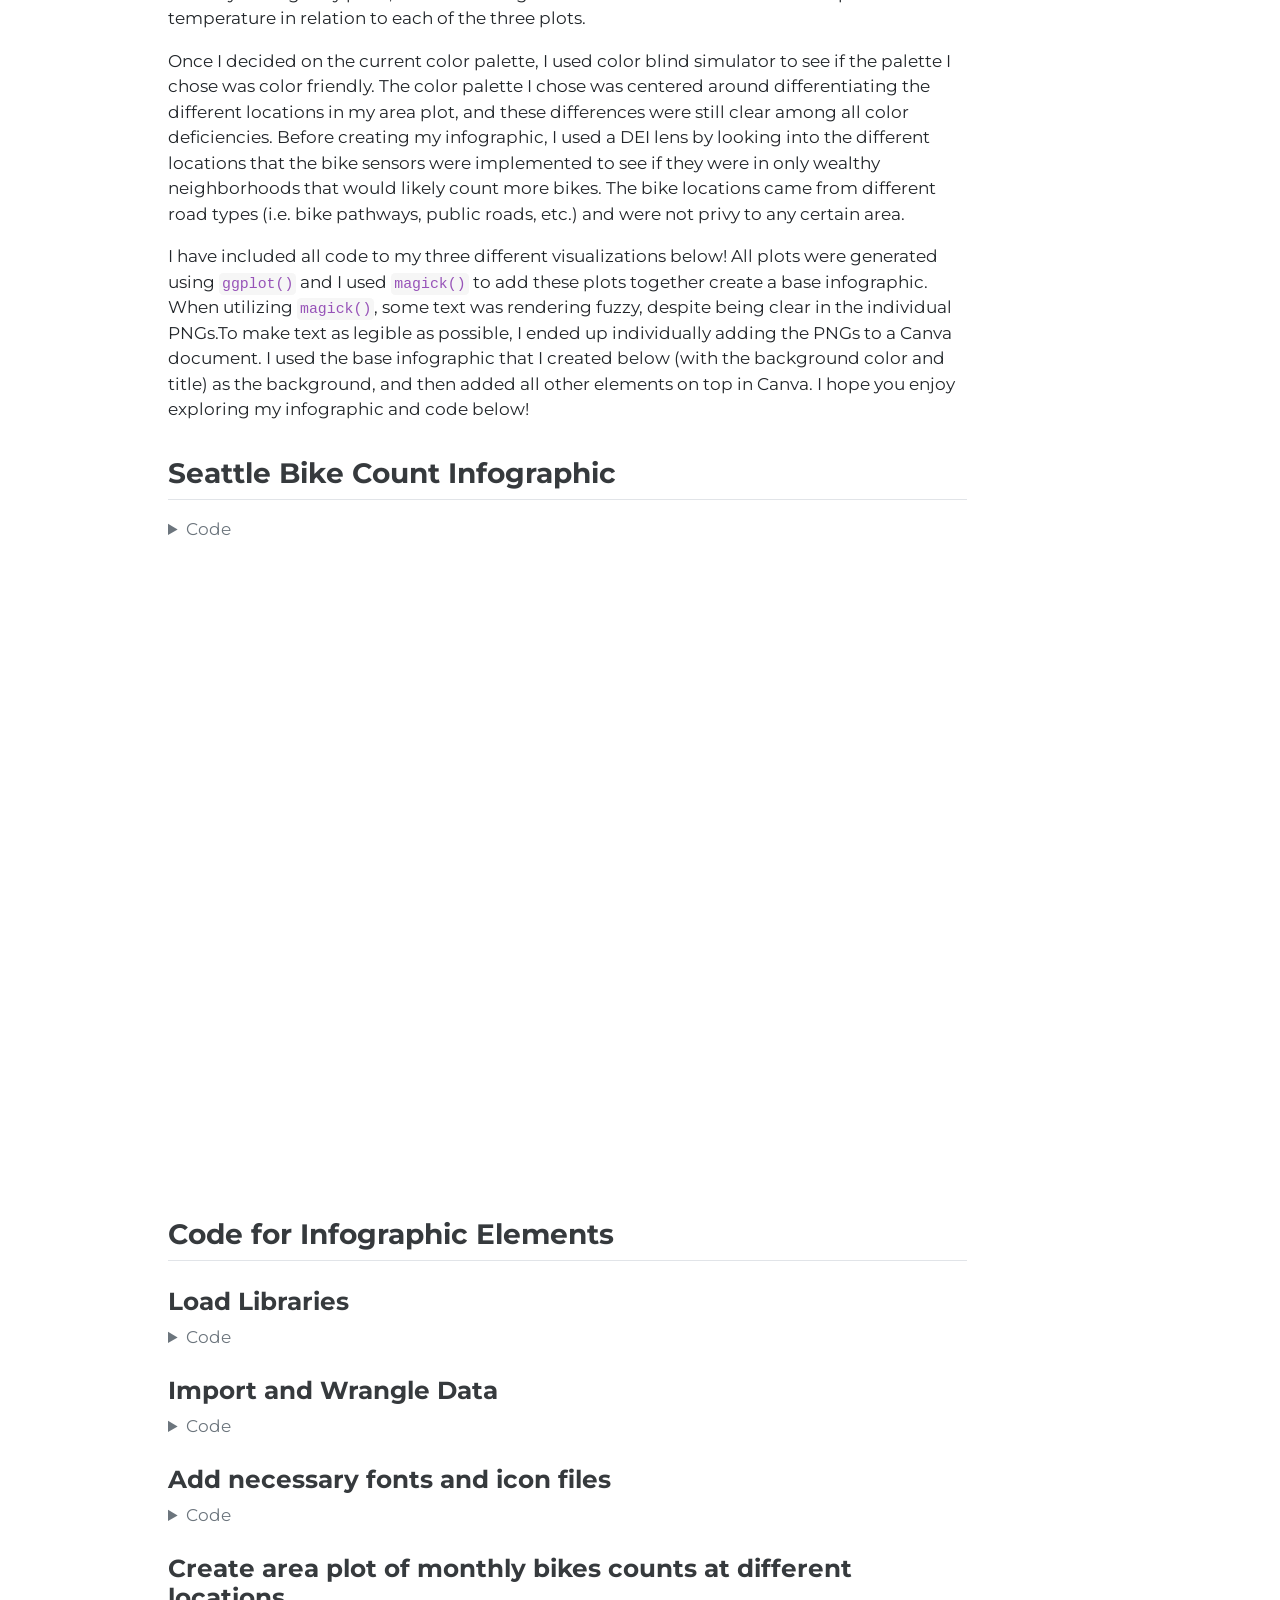
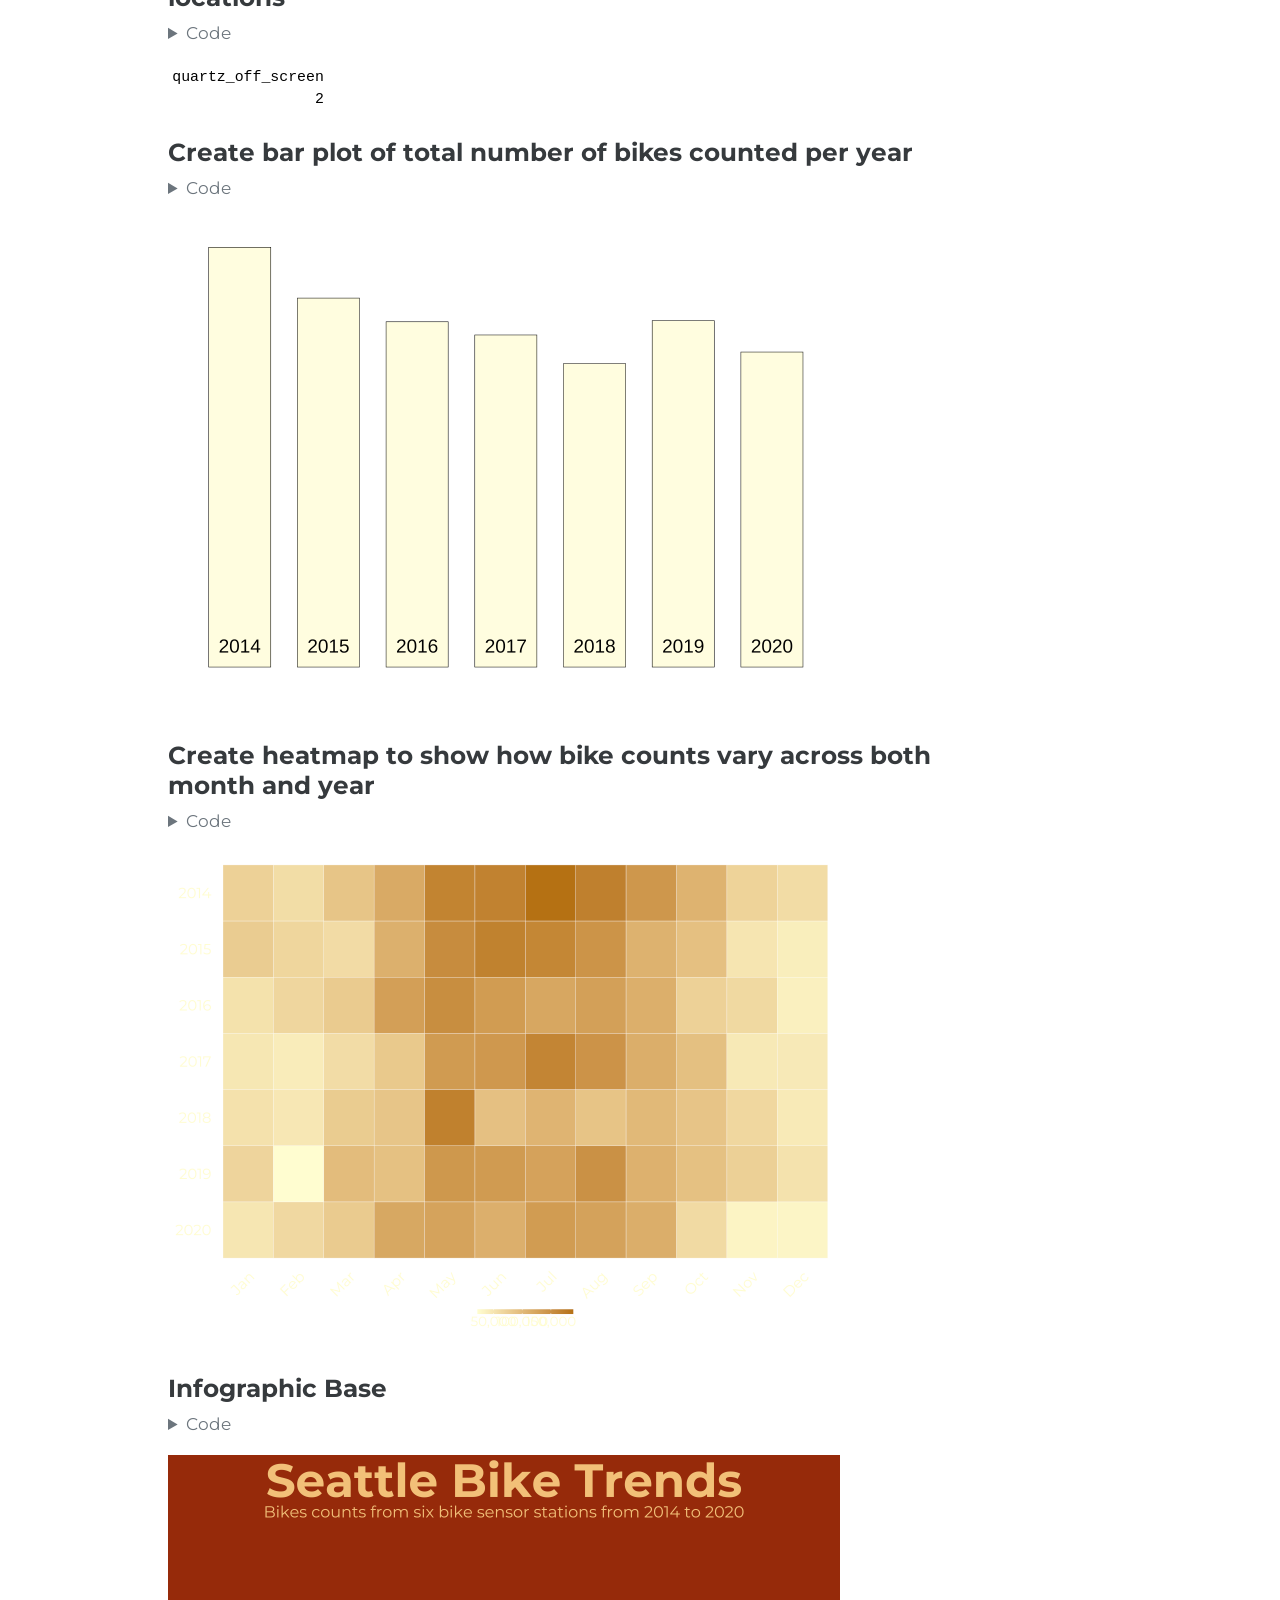
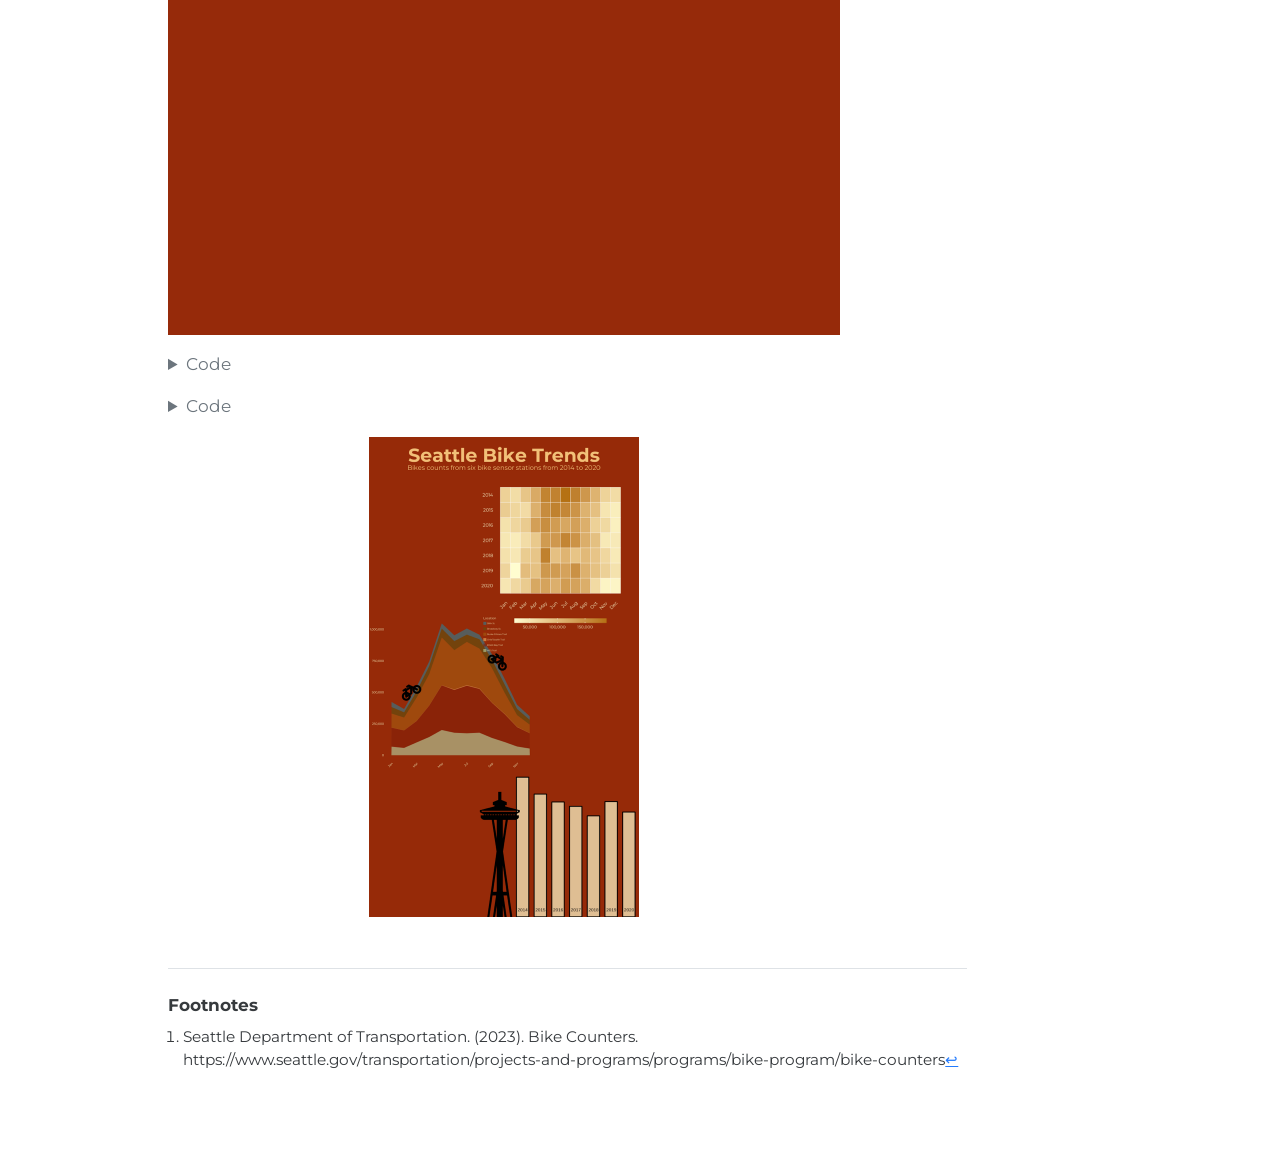
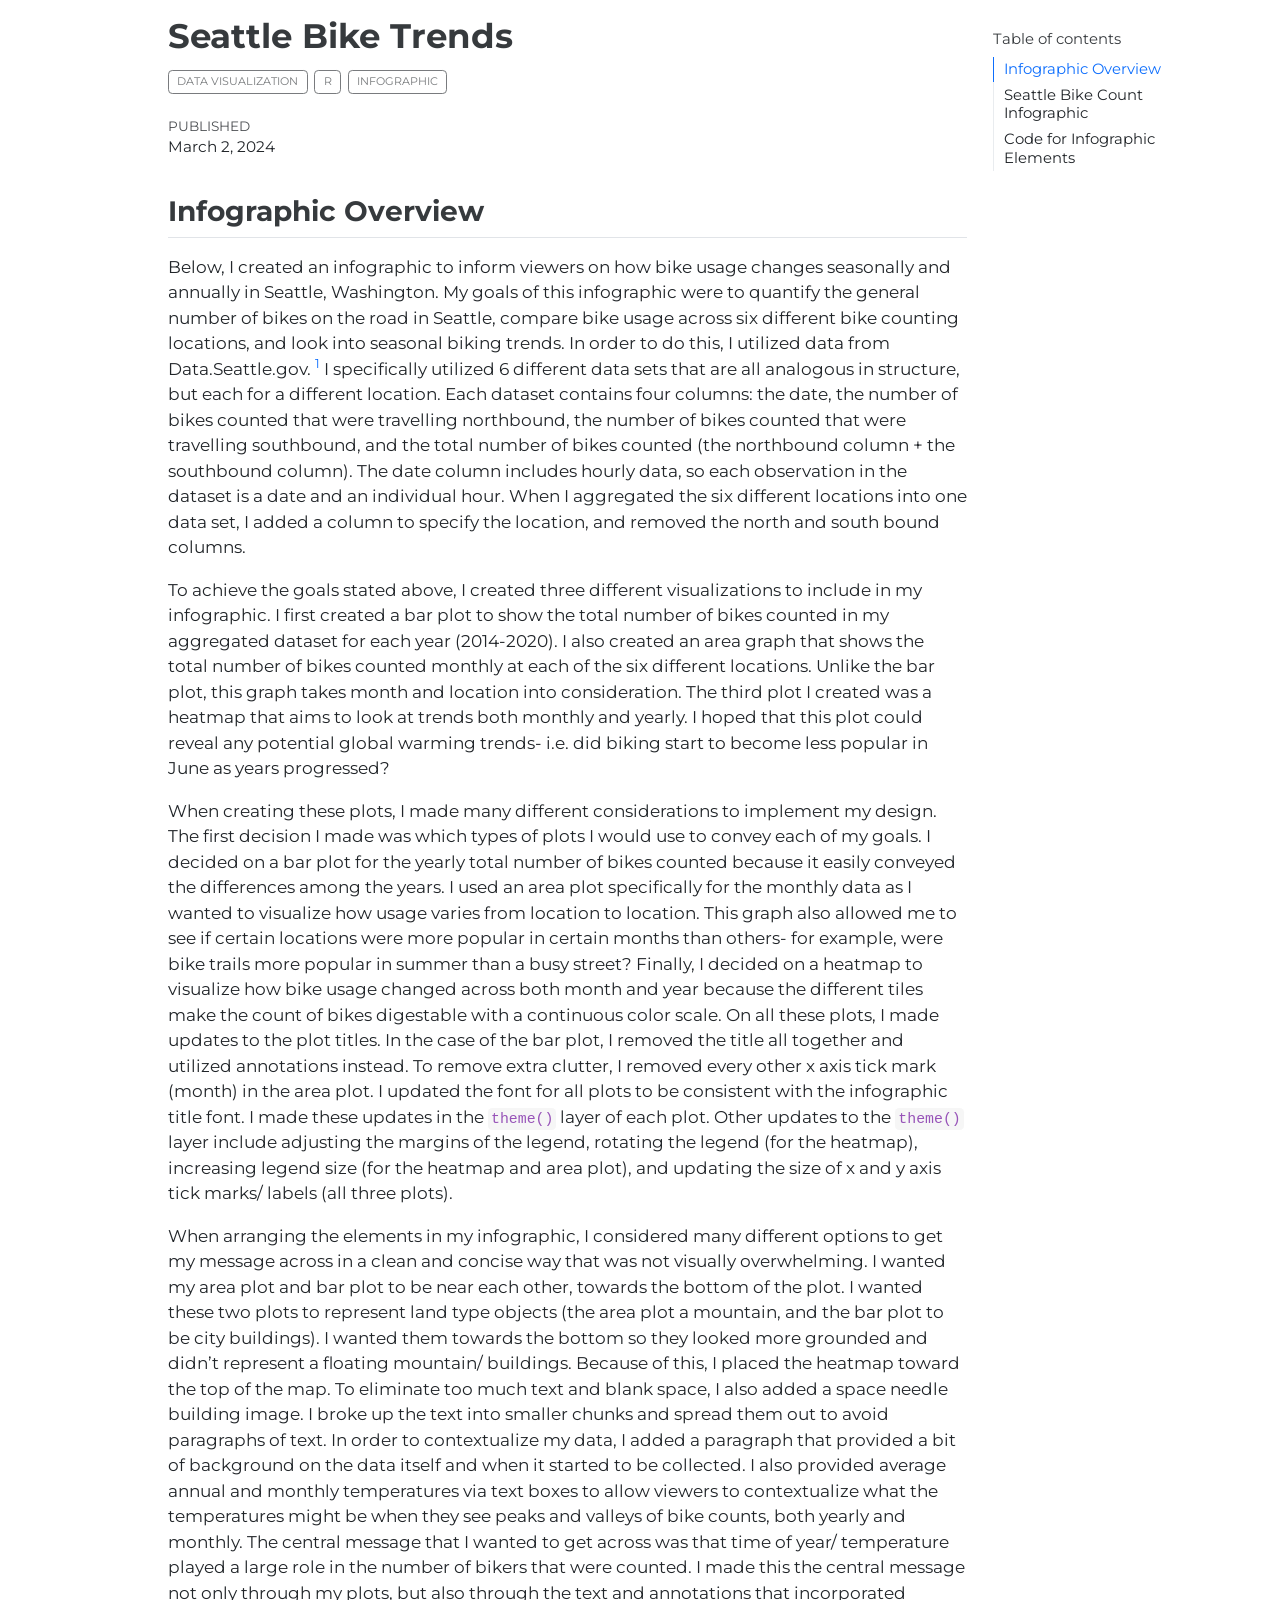
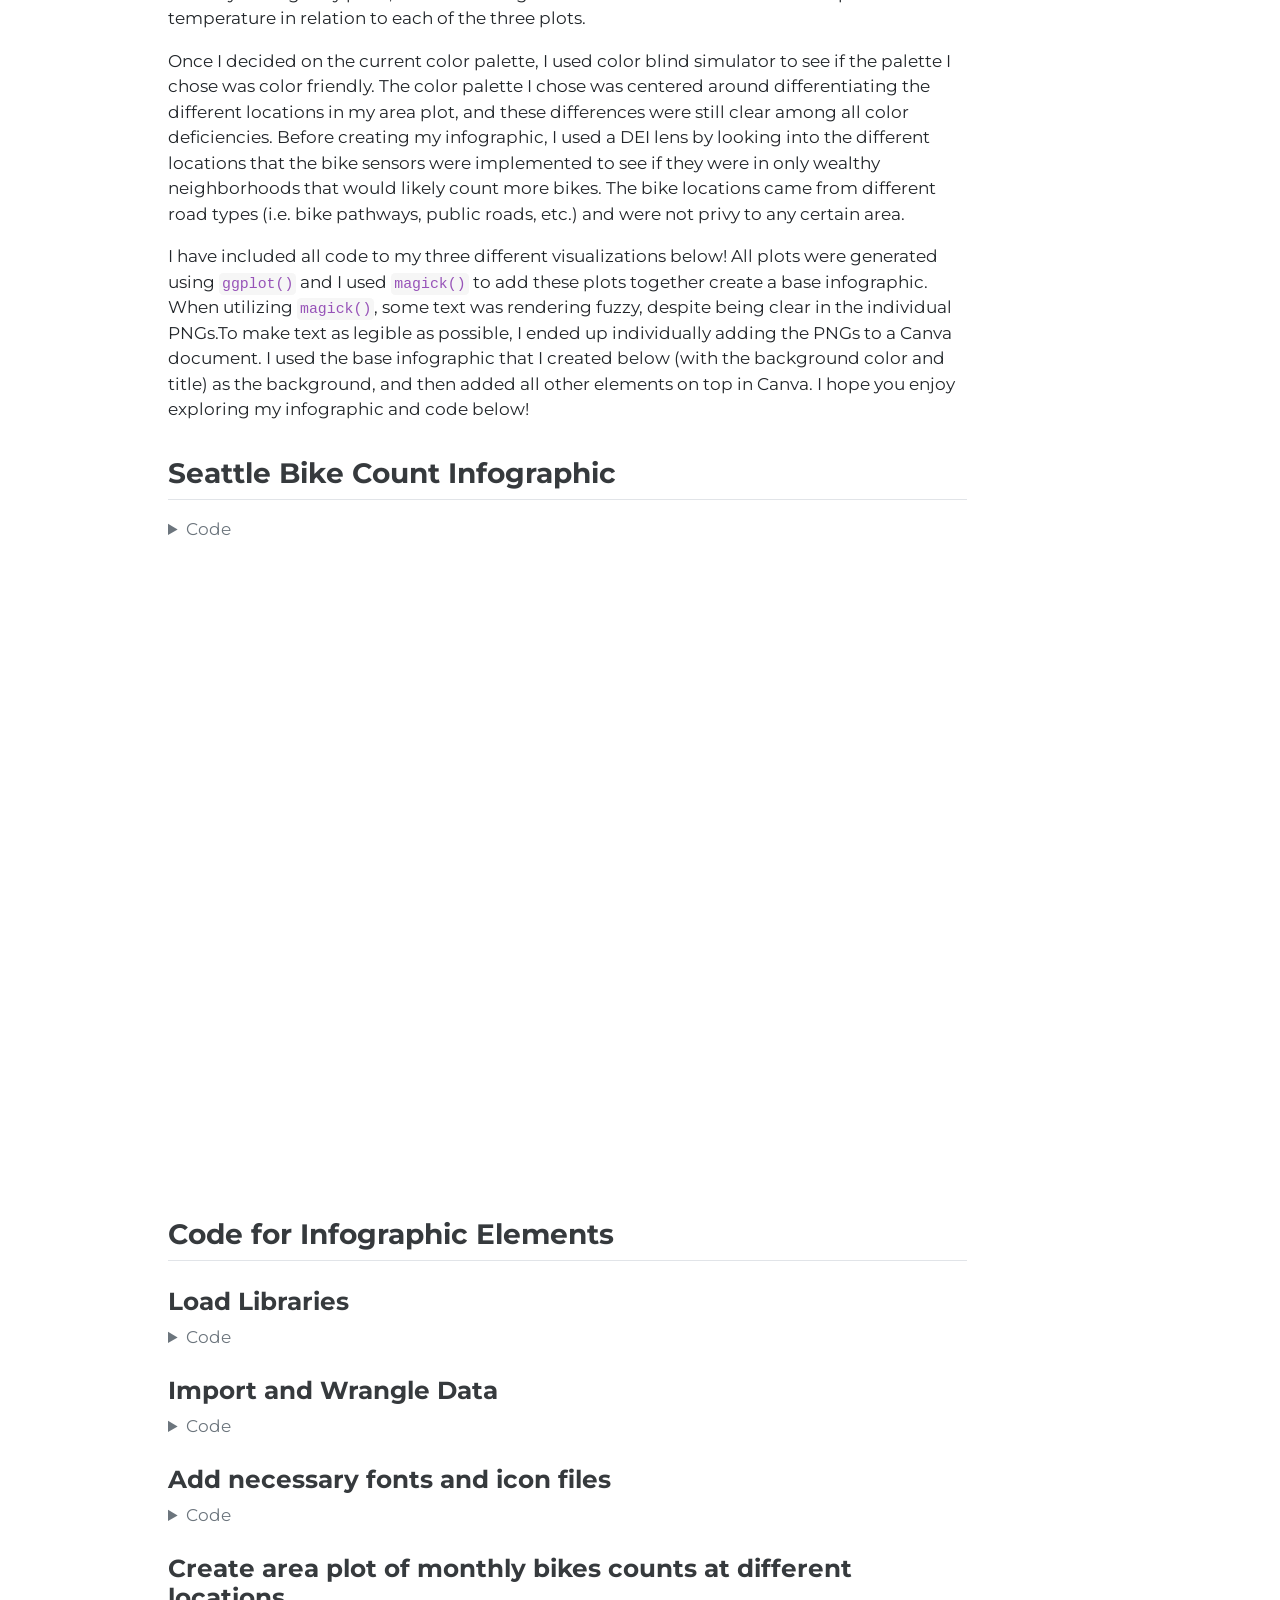
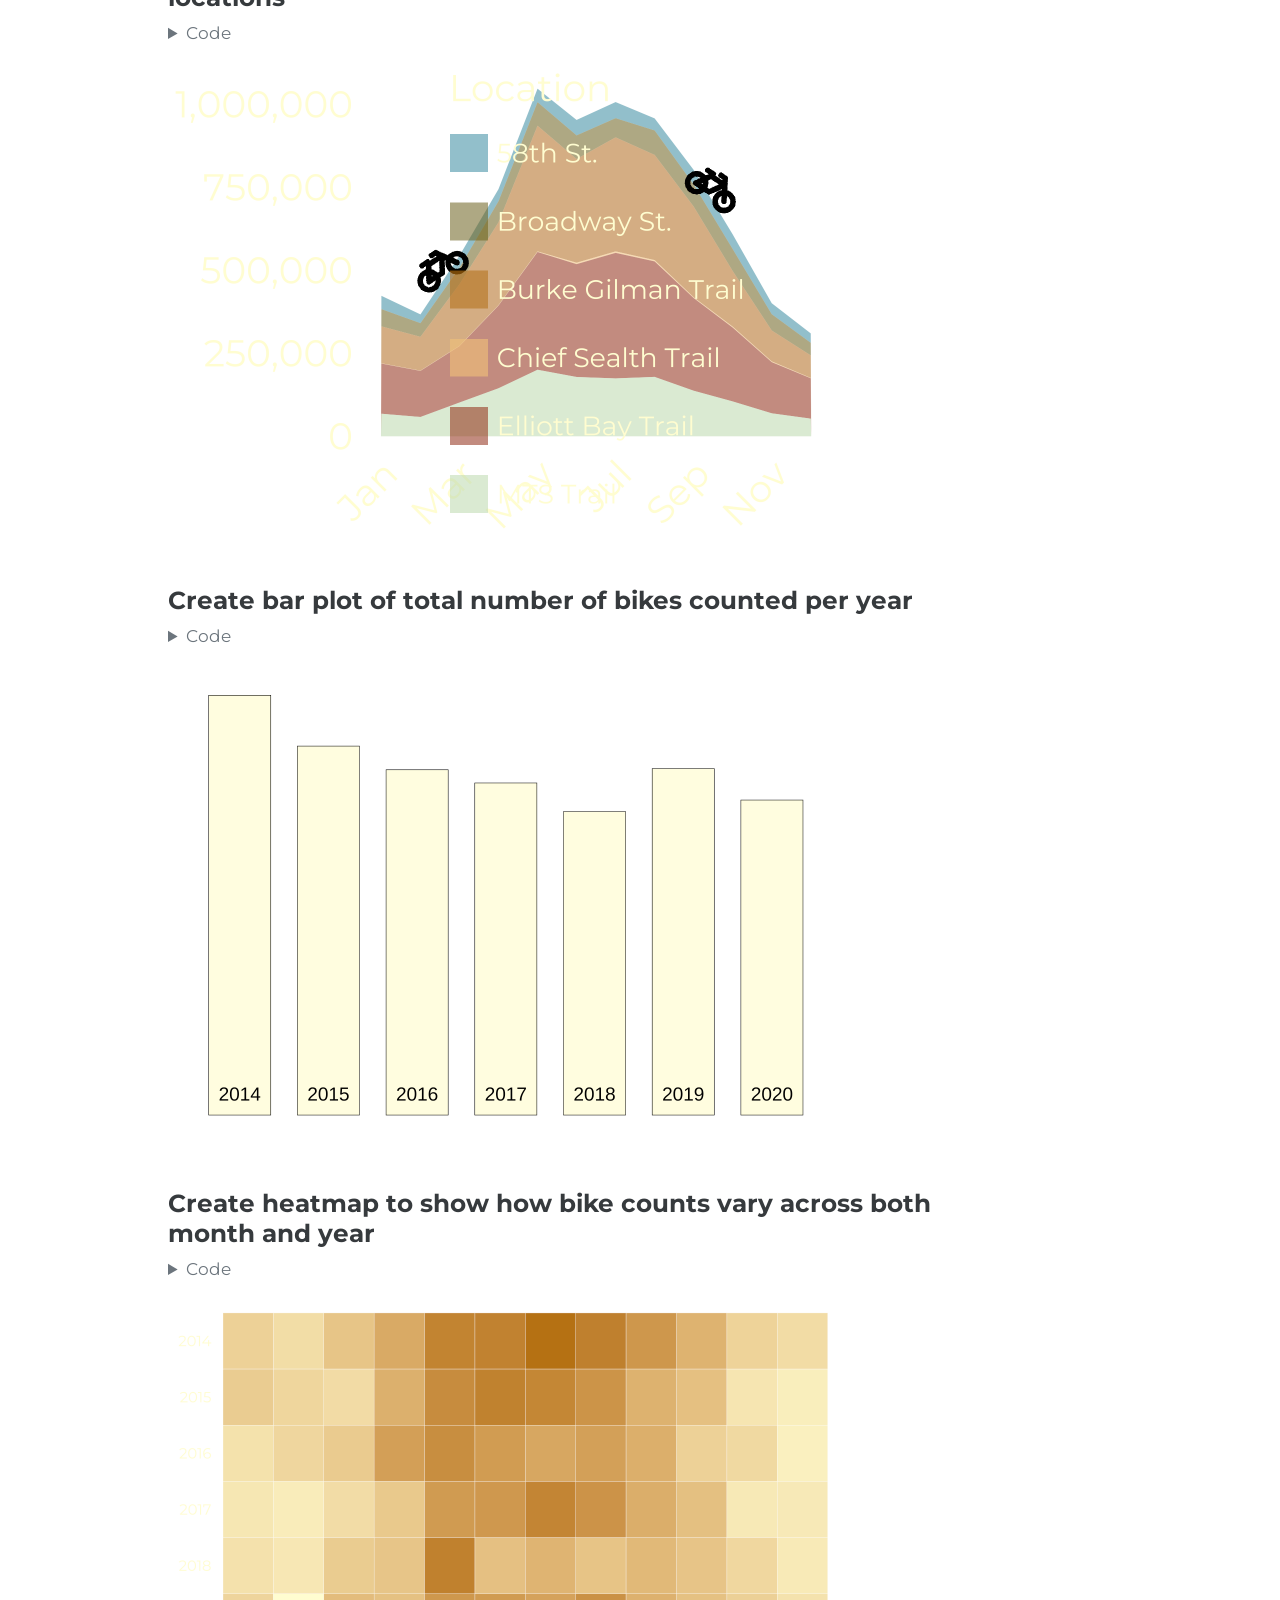
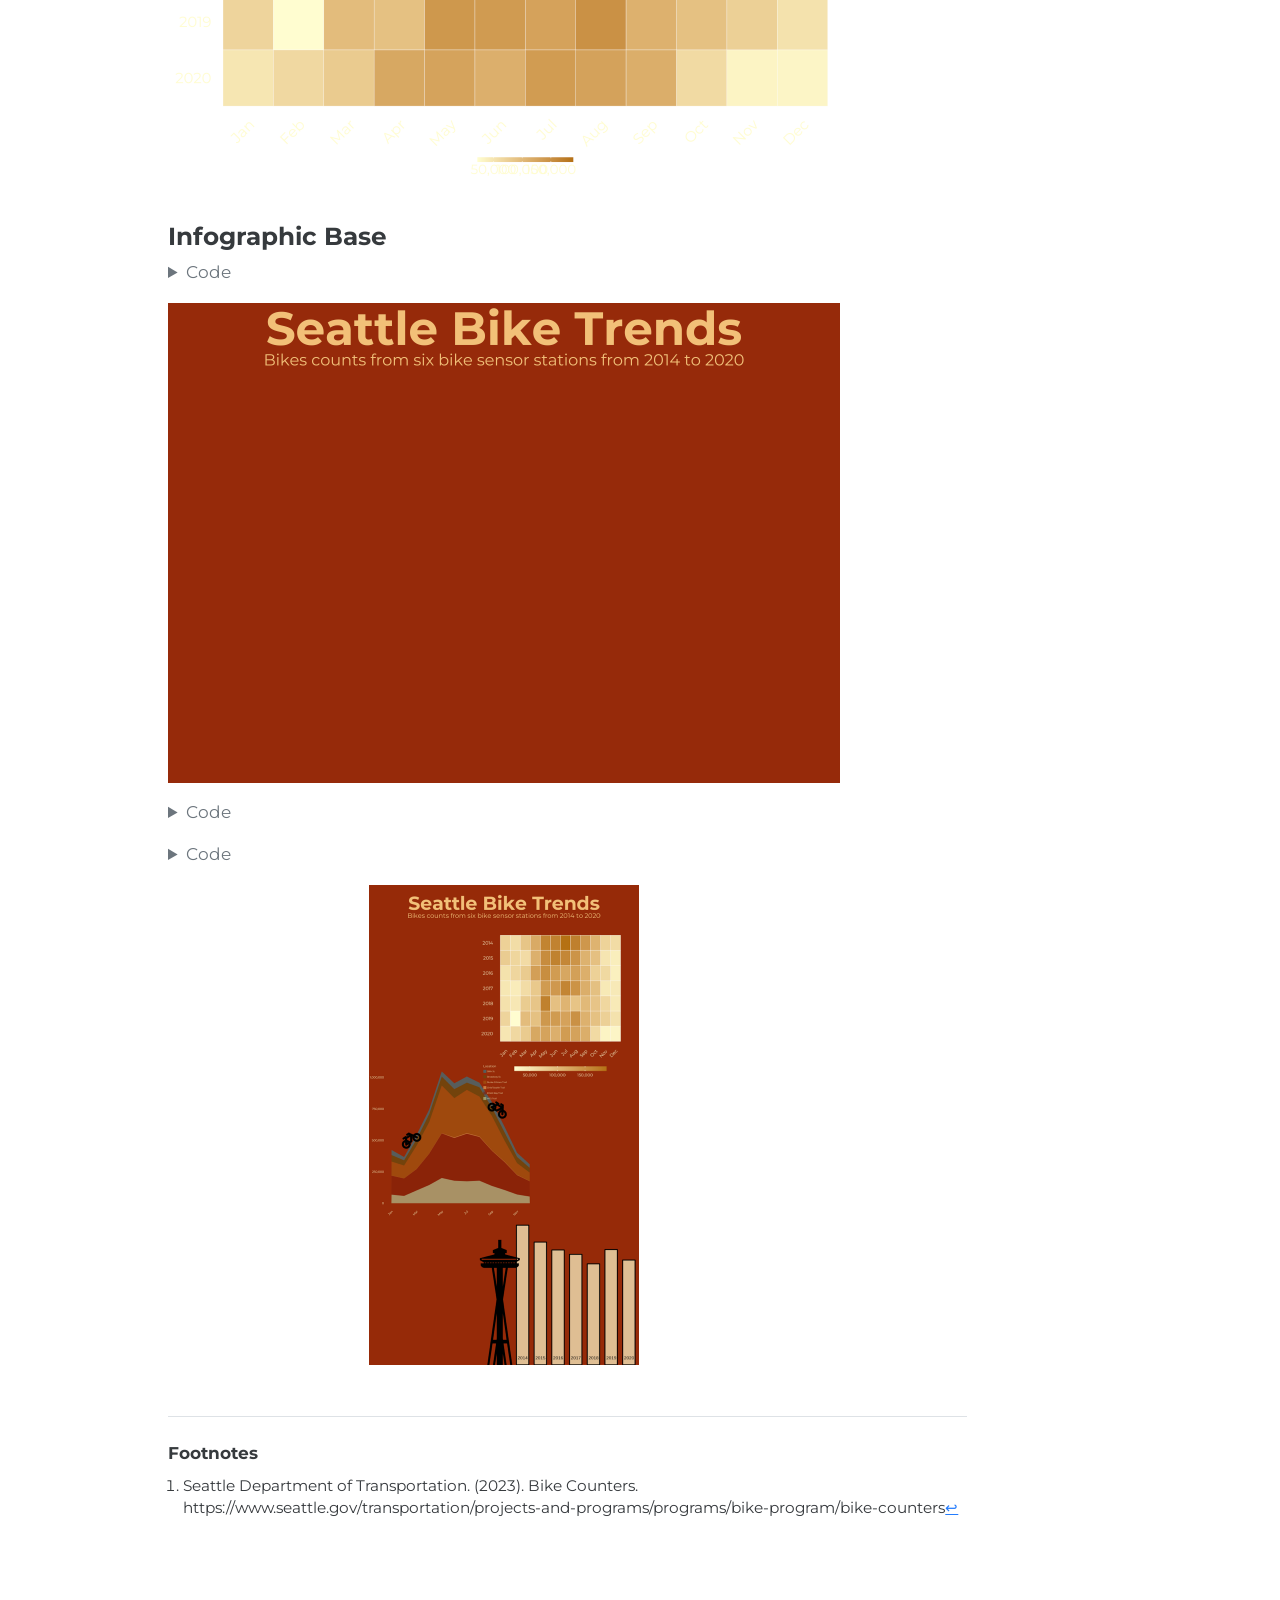
